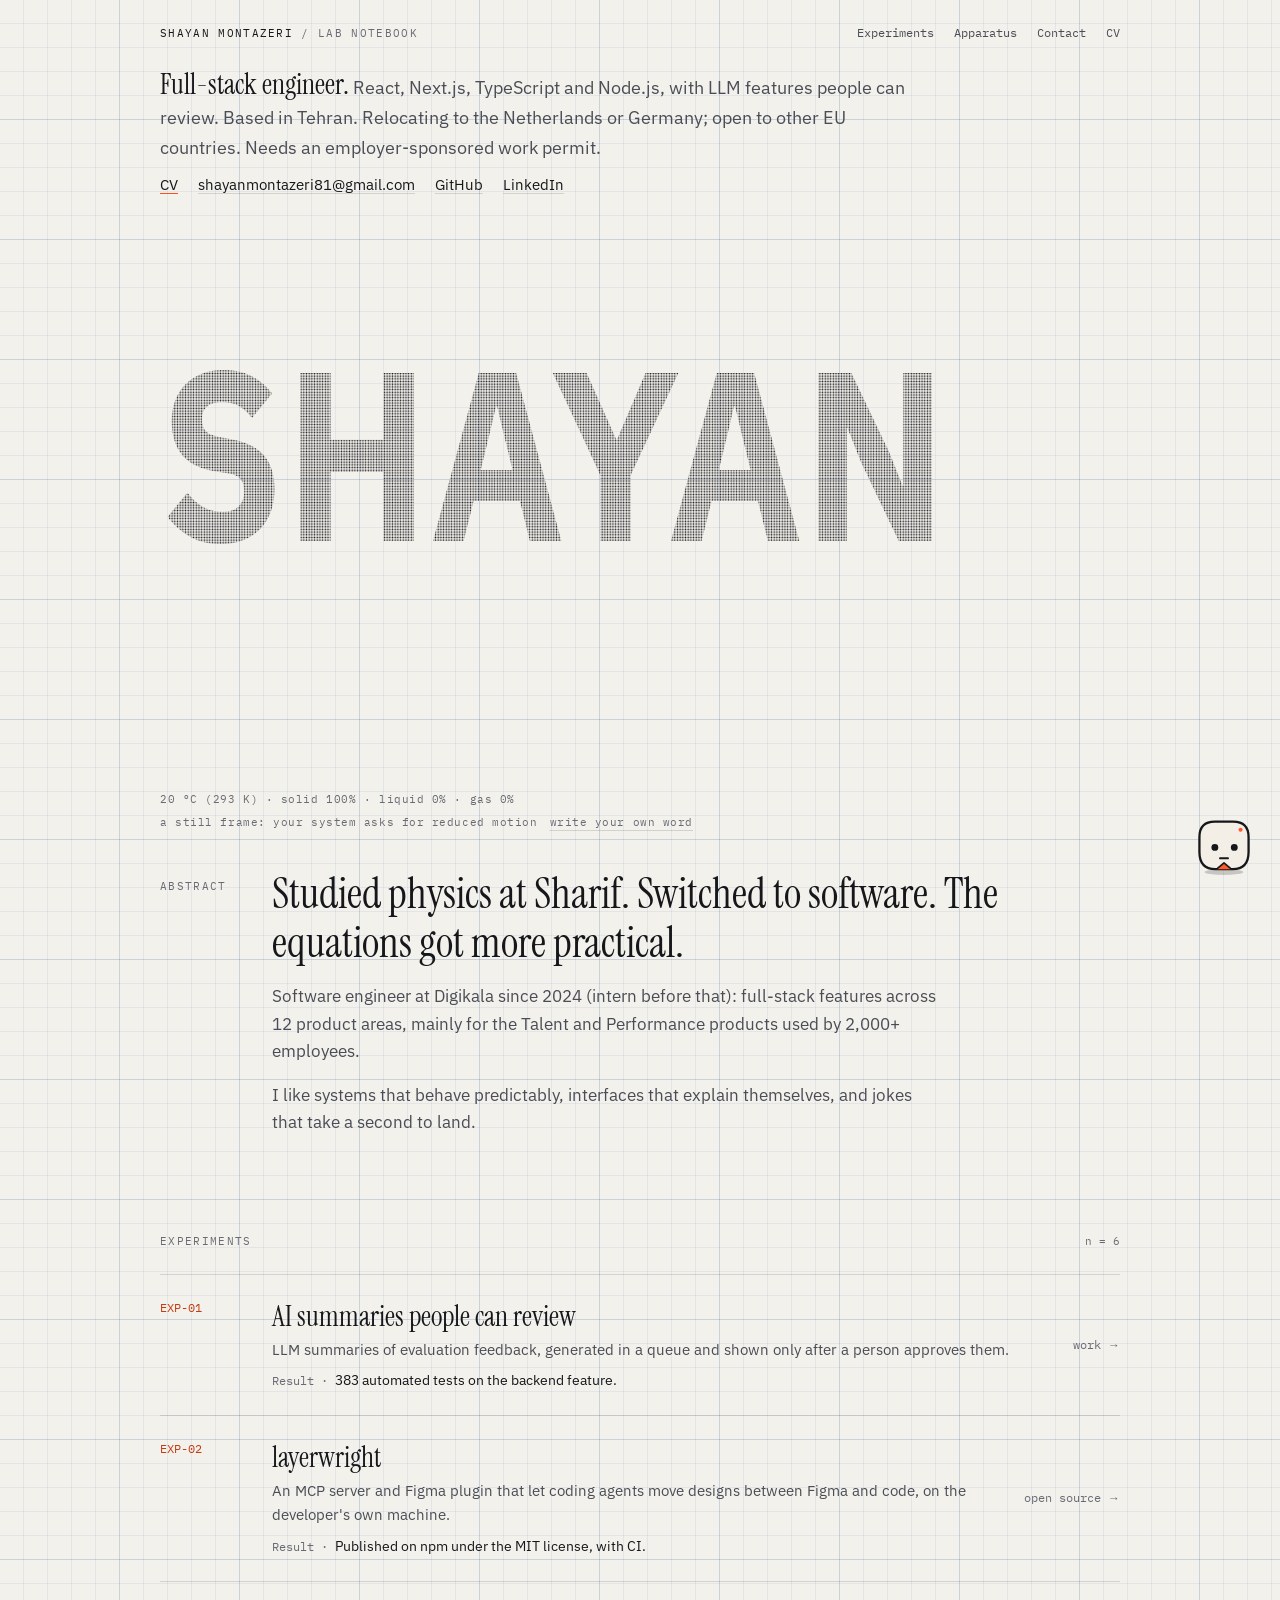
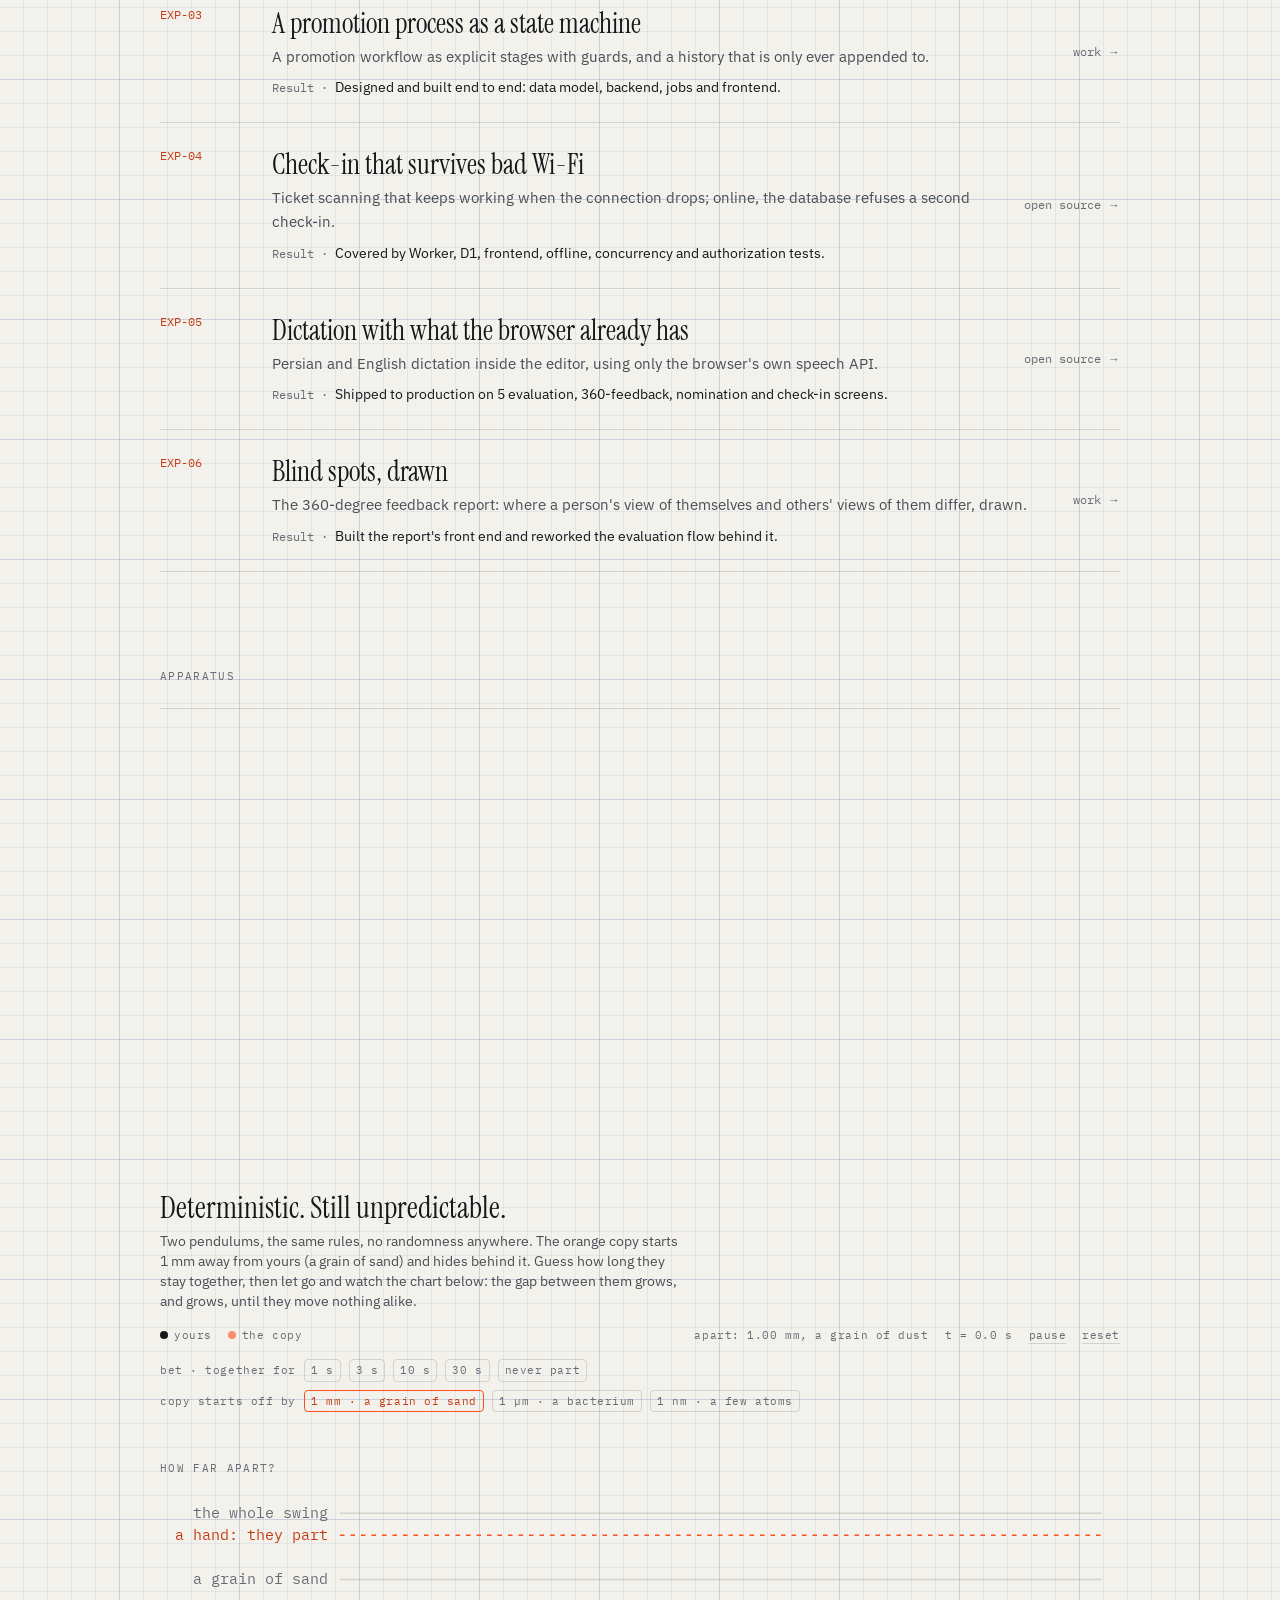
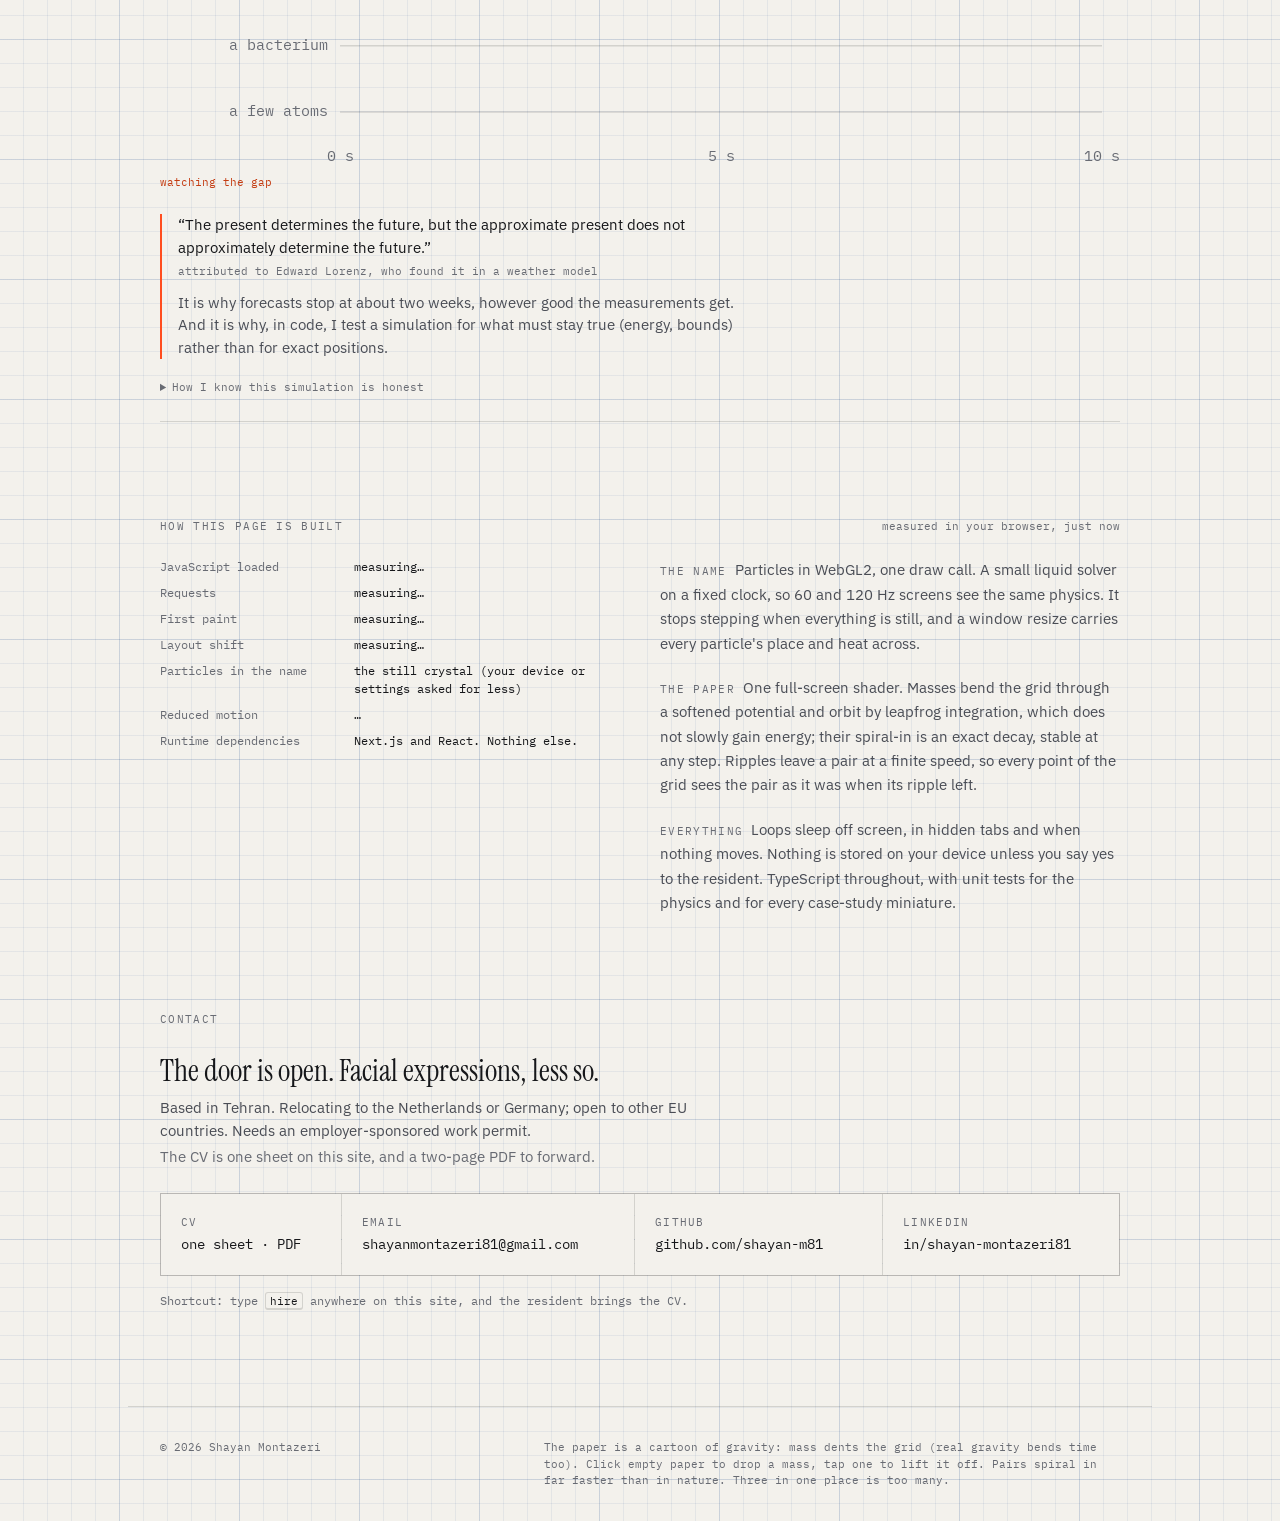
==== index.html @ 1373f086 "Site build 2026-11-19 (e3b2452)" ====
<!DOCTYPE html><html lang="en" class="sans_8cfd366e-module__dZOgLq__variable mono_6d2b035-module__jGFyya__variable display_9079dc59-module__O7WTVq__variable"><head><meta charSet="utf-8"/><meta name="viewport" content="width=device-width, initial-scale=1"/><link rel="preload" href="/_next/static/media/ibm_plex_mono_latin_400_normal.p.15bn-bt6r468-.woff2" as="font" crossorigin="" type="font/woff2"/><link rel="preload" href="/_next/static/media/ibm_plex_sans_latin_400_normal-s.p.0l-vv37ssd90w.woff2" as="font" crossorigin="" type="font/woff2"/><link rel="preload" href="/_next/static/media/ibm_plex_sans_latin_700_normal-s.p.0~z9rsupns3rv.woff2" as="font" crossorigin="" type="font/woff2"/><link rel="preload" href="/_next/static/media/instrument_serif_latin_400_normal-s.p.16egmc1t~e81l.woff2" as="font" crossorigin="" type="font/woff2"/><link rel="stylesheet" href="/_next/static/chunks/0ga34f0jvz0-~.css" data-precedence="next"/><link rel="preload" as="script" fetchPriority="low" href="/_next/static/chunks/07iwn3dl.fn-..js"/><script src="/_next/static/chunks/07uz2g0_38qia.js" async=""></script><script src="/_next/static/chunks/08dypk6wl8mhd.js" async=""></script><script src="/_next/static/chunks/07lhk_q6pmm3r.js" async=""></script><script src="/_next/static/chunks/turbopack-0zt7ewqba6dx..js" async=""></script><script src="/_next/static/chunks/0.sx2vbagutzt.js" async=""></script><script src="/_next/static/chunks/0d3shmwh5_nmn.js" async=""></script><script src="/_next/static/chunks/154k-qwar1xie.js" async=""></script><script src="/_next/static/chunks/0-njrj4f.cql~.js" async=""></script><meta name="next-size-adjust" content=""/><meta name="theme-color" content="#f3f1ec" media="(prefers-color-scheme: light)"/><meta name="theme-color" content="#0d0e10" media="(prefers-color-scheme: dark)"/><title>Shayan Montazeri — lab notebook</title><meta name="description" content="Software engineer who studied physics. I build full-stack product features with React, Next.js, TypeScript and Node.js, including LLM features that have to be dependable."/><link rel="author" href="/humans.txt"/><meta name="author" content="Shayan Montazeri"/><link rel="canonical" href="https://shayan-m81.github.io/"/><meta property="og:title" content="Shayan Montazeri — lab notebook"/><meta property="og:description" content="Software engineer who studied physics. I build full-stack product features with React, Next.js, TypeScript and Node.js, including LLM features that have to be dependable."/><meta property="og:url" content="https://shayan-m81.github.io/"/><meta property="og:image" content="https://shayan-m81.github.io/og.png"/><meta property="og:image:width" content="1200"/><meta property="og:image:height" content="630"/><meta property="og:image:alt" content="Shayan Montazeri: full-stack engineer. React, Next.js, TypeScript and Node.js, with LLM features people can review."/><meta property="og:type" content="website"/><meta name="twitter:card" content="summary_large_image"/><meta name="twitter:title" content="Shayan Montazeri — lab notebook"/><meta name="twitter:description" content="Software engineer who studied physics. I build full-stack product features with React, Next.js, TypeScript and Node.js, including LLM features that have to be dependable."/><meta name="twitter:image" content="https://shayan-m81.github.io/og.png"/><link rel="icon" href="/icon.svg?icon.17_fh_a4utl~5.svg" sizes="any" type="image/svg+xml"/><script src="/_next/static/chunks/03~yq9q893hmn.js" noModule=""></script></head><body><div hidden=""><!--$--><!--/$--></div><canvas aria-hidden="true" data-spacetime="true" class="pointer-events-none fixed inset-0 -z-10 h-lvh w-screen"></canvas><div aria-hidden="true" class="pointer-events-none fixed bottom-[84px] right-4 z-40 w-[136px] rounded-sm border border-rule bg-paper px-2 py-1.5 opacity-0 transition-opacity duration-500 has-[canvas[data-on=true]]:opacity-100 sm:bottom-[104px] sm:right-6"><span class="block font-mono text-[10px] tracking-wider text-ink-3">strain h(t)</span><canvas class="mt-1 block h-9 w-full"></canvas></div><a href="#main" class="skip-link">Skip to content</a><header class="mx-auto flex max-w-5xl flex-col gap-2 px-5 pt-6 sm:flex-row sm:items-center sm:justify-between sm:gap-6 sm:px-8"><a class="label !text-ink no-underline" href="/">Shayan Montazeri<!-- --> <span class="text-ink-3">/ lab notebook</span></a><nav class="flex gap-4 whitespace-nowrap font-mono text-[11px] text-ink-2 sm:gap-5 sm:text-[12px]"><a class="hover:text-ink" href="/#experiments">Experiments</a><a class="hover:text-ink" href="/#apparatus">Apparatus</a><a class="hover:text-ink" href="/#contact">Contact</a><a class="no-underline hover:text-ink" href="/cv/">CV</a><button type="button" class="text-signal-ink hover:text-ink">Tour</button></nav></header><div data-paper="true" class="overflow-x-clip"><main id="main" class="mx-auto max-w-5xl px-5 sm:px-8"><section aria-labelledby="who" class="pt-6"><h1 id="who" class="max-w-3xl text-[17px] leading-relaxed text-ink-2 sm:text-lg"><span class="sr-only">Shayan Montazeri<!-- -->, </span><span class="font-display text-2xl text-ink sm:text-[28px]">Full-stack engineer<!-- -->.</span> <!-- -->React, Next.js, TypeScript and Node.js, with LLM features people can review.<!-- --> <span class="text-ink-2">Based in Tehran. Relocating to the Netherlands or Germany; open to other EU countries. Needs an employer-sponsored work permit.</span></h1><p class="mt-3 flex flex-wrap gap-x-5 gap-y-1 text-[15px]"><a class="text-ink underline decoration-signal underline-offset-4" href="/cv/">CV</a><a href="mailto:shayanmontazeri81@gmail.com" class="text-ink underline decoration-rule underline-offset-4 hover:decoration-signal">shayanmontazeri81@gmail.com</a><a href="https://github.com/shayan-m81" target="_blank" rel="noopener noreferrer" class="text-ink underline decoration-rule underline-offset-4 hover:decoration-signal">GitHub</a><a href="https://www.linkedin.com/in/shayan-montazeri81" target="_blank" rel="noopener noreferrer" class="text-ink underline decoration-rule underline-offset-4 hover:decoration-signal">LinkedIn</a></p><div><div class="relative"><div role="img" data-tour="name" aria-label="The name SHAYAN, drawn as a crystal of particles" class="relative h-[clamp(260px,40vh,340px)] w-full touch-pan-y select-none sm:h-[58vh] sm:min-h-[300px]"><svg viewBox="0 0 1000 300" preserveAspectRatio="xMidYMid meet" aria-hidden="true" class="absolute inset-0 h-full w-full text-ink transition-opacity duration-300 opacity-100"><defs><pattern id="lattice" width="2.8" height="2.8" patternUnits="userSpaceOnUse"><circle cx="1.4" cy="1.4" r="0.868" fill="currentColor"></circle></pattern></defs><text x="0" y="237" textLength="820" lengthAdjust="spacingAndGlyphs" font-size="250" font-weight="700" fill="url(#lattice)" class="font-sans">SHAYAN</text></svg><canvas aria-hidden="true" class="pointer-events-none absolute -z-[1]" style="inset:-48px;width:calc(100% + 96px);height:calc(100% + 96px)"></canvas><canvas aria-hidden="true" class="hero-fx pointer-events-none absolute -z-[1]" style="inset:-96px;width:calc(100% + 192px);height:calc(100% + 192px)"></canvas></div></div><div aria-hidden="true" class="mt-3 font-mono text-[11px] invisible"><div role="toolbar" aria-label="Tools for the name" class="flex flex-nowrap items-center gap-2"><button type="button" aria-pressed="false" class="hero-tool"><svg viewBox="0 0 16 16" aria-hidden="true" class="h-3.5 w-3.5"><path d="M4 9V4.5a1 1 0 0 1 2 0V8m0-4.5V3a1 1 0 0 1 2 0v5m0-4a1 1 0 0 1 2 0v4.5m0-3a1 1 0 0 1 2 0V10a5 5 0 0 1-5 5H7.5A4 4 0 0 1 4 13L2.4 10a1 1 0 0 1 1.6-1.2L5 10" fill="none" stroke="currentColor" stroke-width="1.3" stroke-linecap="round" stroke-linejoin="round"></path></svg>hand</button><button type="button" aria-pressed="true" class="hero-tool hero-tool-on"><svg viewBox="0 0 16 16" aria-hidden="true" class="h-3.5 w-3.5"><path d="M8 1.5c.5 2.5 3.5 3.8 3.5 7.2A3.5 3.5 0 0 1 8 12.2a3.5 3.5 0 0 1-3.5-3.5C4.5 6.5 6 6 6 4c1 .8 1.3 1.8 1.2 2.7C8.3 5.6 8.3 3.5 8 1.5ZM8 12.2V15" fill="none" stroke="currentColor" stroke-width="1.3" stroke-linecap="round" stroke-linejoin="round"></path></svg>blowtorch</button><button type="button" aria-pressed="false" class="hero-tool"><svg viewBox="0 0 16 16" aria-hidden="true" class="h-3.5 w-3.5"><path d="M8 1v14M2 4.5l12 7M2 11.5l12-7M6 2.5 8 4l2-1.5M6 13.5 8 12l2 1.5" fill="none" stroke="currentColor" stroke-width="1.3" stroke-linecap="round" stroke-linejoin="round"></path></svg>freeze spray</button></div><p class="mt-1.5 truncate text-ink-3">about 1300 °C at the tip: melts, then boils<!-- --> · esc puts it down</p></div><div class="pointer-events-none mt-3 flex flex-col items-start gap-1.5 font-mono text-[11px] tracking-wider text-ink-3"><span>20 °C (293 K) · solid 100% · liquid 0% · gas 0%</span><span class="flex flex-wrap items-center gap-x-3"><span>pick a temperature, or a tool and press on the name</span><span class="pointer-events-auto flex gap-3"><button type="button" class="underline decoration-rule underline-offset-4 hover:text-ink">write your own word</button></span></span></div></div><div class="mt-10 grid gap-8 sm:grid-cols-[88px_1fr] sm:gap-6"><span class="label pt-2">Abstract</span><div class="space-y-4" data-tour="abstract"><p class="font-display text-3xl leading-[1.15] sm:text-[42px]">Studied physics at Sharif. Switched to software. The equations got more practical.</p><p class="max-w-2xl text-[17px] leading-relaxed text-ink-2">Software engineer at Digikala since 2024 (intern before that): full-stack features across 12 product areas, mainly for the Talent and Performance products used by 2,000+ employees.</p><p class="max-w-2xl text-[17px] leading-relaxed text-ink-2">I like systems that behave predictably, interfaces that explain themselves, and jokes that take a second to land.</p></div></div></section><section id="experiments" aria-labelledby="exp-title" class="mt-24 scroll-mt-8" data-tour="experiments"><div class="mb-6 flex items-baseline justify-between"><h2 id="exp-title" class="label">Experiments</h2><span class="font-mono text-[11px] text-ink-3">n = <!-- -->6</span></div><ol class="divide-y divide-rule border-y border-rule"><li><a class="group grid gap-2 py-6 no-underline sm:grid-cols-[88px_1fr_auto] sm:gap-6" href="/experiments/ai-summaries/"><span class="font-mono text-[12px] text-signal-ink">EXP-01</span><span><span class="block font-display text-2xl leading-tight text-ink transition-colors group-hover:text-signal-ink sm:text-[28px]">AI summaries people can review</span><span class="mt-1 block text-[15px] leading-relaxed text-ink-2">LLM summaries of evaluation feedback, generated in a queue and shown only after a person approves them.</span><span class="mt-2 block text-[14px] text-ink"><span class="font-mono text-[12px] text-ink-3">Result · </span>383 automated tests on the backend feature.</span></span><span class="hidden self-center font-mono text-[12px] text-ink-3 sm:block">work<!-- --> →</span></a></li><li><a class="group grid gap-2 py-6 no-underline sm:grid-cols-[88px_1fr_auto] sm:gap-6" href="/experiments/layerwright/"><span class="font-mono text-[12px] text-signal-ink">EXP-02</span><span><span class="block font-display text-2xl leading-tight text-ink transition-colors group-hover:text-signal-ink sm:text-[28px]">layerwright</span><span class="mt-1 block text-[15px] leading-relaxed text-ink-2">An MCP server and Figma plugin that let coding agents move designs between Figma and code, on the developer&#x27;s own machine.</span><span class="mt-2 block text-[14px] text-ink"><span class="font-mono text-[12px] text-ink-3">Result · </span>Published on npm under the MIT license, with CI.</span></span><span class="hidden self-center font-mono text-[12px] text-ink-3 sm:block">open source<!-- --> →</span></a></li><li><a class="group grid gap-2 py-6 no-underline sm:grid-cols-[88px_1fr_auto] sm:gap-6" href="/experiments/promotion-state-machine/"><span class="font-mono text-[12px] text-signal-ink">EXP-03</span><span><span class="block font-display text-2xl leading-tight text-ink transition-colors group-hover:text-signal-ink sm:text-[28px]">A promotion process as a state machine</span><span class="mt-1 block text-[15px] leading-relaxed text-ink-2">A promotion workflow as explicit stages with guards, and a history that is only ever appended to.</span><span class="mt-2 block text-[14px] text-ink"><span class="font-mono text-[12px] text-ink-3">Result · </span>Designed and built end to end: data model, backend, jobs and frontend.</span></span><span class="hidden self-center font-mono text-[12px] text-ink-3 sm:block">work<!-- --> →</span></a></li><li><a class="group grid gap-2 py-6 no-underline sm:grid-cols-[88px_1fr_auto] sm:gap-6" href="/experiments/offline-check-in/"><span class="font-mono text-[12px] text-signal-ink">EXP-04</span><span><span class="block font-display text-2xl leading-tight text-ink transition-colors group-hover:text-signal-ink sm:text-[28px]">Check-in that survives bad Wi-Fi</span><span class="mt-1 block text-[15px] leading-relaxed text-ink-2">Ticket scanning that keeps working when the connection drops; online, the database refuses a second check-in.</span><span class="mt-2 block text-[14px] text-ink"><span class="font-mono text-[12px] text-ink-3">Result · </span>Covered by Worker, D1, frontend, offline, concurrency and authorization tests.</span></span><span class="hidden self-center font-mono text-[12px] text-ink-3 sm:block">open source<!-- --> →</span></a></li><li><a class="group grid gap-2 py-6 no-underline sm:grid-cols-[88px_1fr_auto] sm:gap-6" href="/experiments/persian-dictation/"><span class="font-mono text-[12px] text-signal-ink">EXP-05</span><span><span class="block font-display text-2xl leading-tight text-ink transition-colors group-hover:text-signal-ink sm:text-[28px]">Dictation with what the browser already has</span><span class="mt-1 block text-[15px] leading-relaxed text-ink-2">Persian and English dictation inside the editor, using only the browser&#x27;s own speech API.</span><span class="mt-2 block text-[14px] text-ink"><span class="font-mono text-[12px] text-ink-3">Result · </span>Shipped to production on 5 evaluation, 360-feedback, nomination and check-in screens.</span></span><span class="hidden self-center font-mono text-[12px] text-ink-3 sm:block">open source<!-- --> →</span></a></li><li><a class="group grid gap-2 py-6 no-underline sm:grid-cols-[88px_1fr_auto] sm:gap-6" href="/experiments/360-report/"><span class="font-mono text-[12px] text-signal-ink">EXP-06</span><span><span class="block font-display text-2xl leading-tight text-ink transition-colors group-hover:text-signal-ink sm:text-[28px]">Blind spots, drawn</span><span class="mt-1 block text-[15px] leading-relaxed text-ink-2">The 360-degree feedback report: where a person&#x27;s view of themselves and others&#x27; views of them differ, drawn.</span><span class="mt-2 block text-[14px] text-ink"><span class="font-mono text-[12px] text-ink-3">Result · </span>Built the report&#x27;s front end and reworked the evaluation flow behind it.</span></span><span class="hidden self-center font-mono text-[12px] text-ink-3 sm:block">work<!-- --> →</span></a></li></ol></section><section id="apparatus" aria-labelledby="app-title" class="mt-24 scroll-mt-8" data-tour="apparatus"><h2 id="app-title" class="label mb-6">Apparatus</h2><div><figure class="relative border-y border-rule py-6"><div class="h-[380px] w-full sm:h-[440px]" aria-hidden="true"></div><figcaption class="mt-4"><p class="font-display text-2xl leading-tight sm:text-3xl">Deterministic. Still unpredictable.</p><p class="mt-1 max-w-prose text-sm text-ink-2">Two pendulums, the same equations. The orange copy starts 0.001 rad further round and hides behind yours until they part. Drag a bob to choose a start, bet how long they stay together, then release.</p></figcaption></figure></div></section><section id="built" aria-labelledby="built-title" class="mt-24 scroll-mt-8" data-tour="built"><div class="mb-6 flex flex-wrap items-baseline justify-between gap-2"><h2 id="built-title" class="label">How this page is built</h2><span class="font-mono text-[11px] text-ink-3">measured in your browser, just now</span></div><div class="grid gap-10 lg:grid-cols-[1fr_1fr]"><dl class="grid content-start gap-x-6 gap-y-2 font-mono text-[12px] sm:grid-cols-[170px_1fr]"><div class="contents"><dt class="text-ink-3">JavaScript loaded</dt><dd class="text-ink">measuring…</dd></div><div class="contents"><dt class="text-ink-3">Requests</dt><dd class="text-ink">measuring…</dd></div><div class="contents"><dt class="text-ink-3">First paint</dt><dd class="text-ink">measuring…</dd></div><div class="contents"><dt class="text-ink-3">Layout shift</dt><dd class="text-ink">measuring…</dd></div><div class="contents"><dt class="text-ink-3">Particles in the name</dt><dd class="text-ink">the still crystal (your device or settings asked for less)</dd></div><div class="contents"><dt class="text-ink-3">Reduced motion</dt><dd class="text-ink">…</dd></div><div class="contents"><dt class="text-ink-3">Runtime dependencies</dt><dd class="text-ink">Next.js and React. Nothing else.</dd></div></dl><div class="grid gap-5 text-[15px] leading-relaxed text-ink-2"><p><span class="label mr-2">The name</span>Particles in WebGL2, one draw call. A small liquid solver on a fixed clock, so 60 and 120 Hz screens see the same physics. It stops stepping when everything is still, and a window resize carries every particle&#x27;s place and heat across.</p><p><span class="label mr-2">The paper</span>One full-screen shader. Masses bend the grid through a softened potential and orbit by leapfrog integration, which does not slowly gain energy; their spiral-in is an exact decay, stable at any step. Ripples leave a pair at a finite speed, so every point of the grid sees the pair as it was when its ripple left.</p><p><span class="label mr-2">Everything</span>Loops sleep off screen, in hidden tabs and when nothing moves. Nothing is stored on your device unless you say yes to the resident. TypeScript throughout, with unit tests for the physics and for every case-study miniature.</p></div></div></section><section id="contact" aria-labelledby="contact-title" class="mt-24 scroll-mt-8" data-tour="contact"><h2 id="contact-title" class="label mb-6">Contact</h2><p class="max-w-xl font-display text-3xl leading-tight">The door is open. Facial expressions, less so.</p><p class="mt-2 max-w-xl text-[15px] text-ink-2">Based in Tehran. Relocating to the Netherlands or Germany; open to other EU countries. Needs an employer-sponsored work permit.</p><p class="mb-6 mt-1 max-w-xl text-[15px] text-ink-3">The CV is one sheet on this site, and a two-page PDF to forward.</p><ul class="grid gap-px overflow-hidden border border-rule bg-rule sm:grid-cols-2 lg:grid-cols-[0.8fr_1.3fr_1.1fr_1.05fr]"><li class="bg-paper"><a href="/cv/" class="block px-5 py-5 no-underline transition-colors hover:bg-paper-2"><span class="label block">CV</span><span class="mt-1 block font-mono text-[14px] text-ink [overflow-wrap:anywhere]">one sheet · PDF</span></a></li><li class="bg-paper"><a href="mailto:shayanmontazeri81@gmail.com" class="block px-5 py-5 no-underline transition-colors hover:bg-paper-2"><span class="label block">Email</span><span class="mt-1 block font-mono text-[14px] text-ink [overflow-wrap:anywhere]">shayanmontazeri81@gmail.com</span></a></li><li class="bg-paper"><a href="https://github.com/shayan-m81" target="_blank" rel="noopener noreferrer" class="block px-5 py-5 no-underline transition-colors hover:bg-paper-2"><span class="label block">GitHub</span><span class="mt-1 block font-mono text-[14px] text-ink [overflow-wrap:anywhere]">github.com/shayan-m81</span></a></li><li class="bg-paper"><a href="https://www.linkedin.com/in/shayan-montazeri81" target="_blank" rel="noopener noreferrer" class="block px-5 py-5 no-underline transition-colors hover:bg-paper-2"><span class="label block">LinkedIn</span><span class="mt-1 block font-mono text-[14px] text-ink [overflow-wrap:anywhere]">in/shayan-montazeri81</span></a></li></ul><p class="keyboard-only mt-4 font-mono text-[12px] text-ink-3">Shortcut: type <kbd>hire</kbd> anywhere on this site, and the resident brings the CV.</p></section><!--$--><!--/$--></main></div><footer class="mx-auto mt-24 flex max-w-5xl flex-wrap justify-between gap-2 border-t border-rule px-5 py-8 font-mono text-[11px] text-ink-3 sm:px-8"><span>© <!-- -->2026<!-- --> <!-- -->Shayan Montazeri</span><span class="max-w-xl">The paper is a cartoon of gravity: mass dents the grid (real gravity bends time too). Click empty paper to drop a mass, tap one to lift it off. Pairs spiral in far faster than in nature. Three in one place is too many.</span></footer><div class="resident-dock fixed bottom-4 right-4 z-40 flex items-end gap-2 sm:bottom-6 sm:right-6"><div aria-live="polite" class="pointer-events-none max-w-[288px]"></div><div class="relative"><span role="tooltip" id="resident-tip" class="resident-bubble resident-tip absolute bottom-full right-0 mb-2 w-[248px]"><span class="mb-1.5 block min-h-[1.375em] text-[14px] leading-snug text-ink"></span><svg viewBox="0 0 100 60" aria-hidden="true" class="mb-1 h-9 w-full text-ink"><path d="M 15.36 34.00 A 40 40 0 0 1 84.64 34.00" fill="none" stroke="var(--rule)" stroke-width="1.5"></path><path d="M 33.73 17.46 A 40 40 0 0 1 43.33 14.56" fill="none" stroke="var(--ink-3)" stroke-width="4"></path><path d="M 76.77 24.27 A 40 40 0 0 1 84.64 34.00" fill="none" stroke="var(--signal)" stroke-width="4"></path><path d="M 13.63 33.00 L 10.16 31.00" stroke="var(--ink-3)" stroke-width="1"></path><path d="M 29.00 17.63 L 27.00 14.16" stroke="var(--ink-3)" stroke-width="1"></path><path d="M 50.00 12.00 L 50.00 8.00" stroke="var(--ink-3)" stroke-width="1"></path><path d="M 71.00 17.63 L 73.00 14.16" stroke="var(--ink-3)" stroke-width="1"></path><path d="M 86.37 33.00 L 89.84 31.00" stroke="var(--ink-3)" stroke-width="1"></path><line x1="50" y1="54" x2="50" y2="18" stroke="currentColor" stroke-width="1.5" stroke-linecap="round" transform="rotate(-16.800000000000004 50 54)"></line><circle cx="50" cy="54" r="2.5" fill="currentColor"></circle></svg><span class="block font-mono text-[11px] text-ink-2">Excitement level: within normal range. Found 0 of 13.</span></span><button type="button" popoverTarget="lab-menu" aria-label="The resident: open the lab menu" aria-describedby="resident-tip" class="resident-button block rounded-2xl transition duration-200 hover:-translate-y-0.5 "><span class="block "><svg viewBox="0 0 56 56" aria-hidden="true" class="resident-breathe h-14 w-14 sm:h-16 sm:w-16"><ellipse cx="28" cy="52.5" rx="17" ry="2.6" fill="#000" opacity="0.18"/><path d="M20 8.5 H36 C45 8.5 49.5 13 49.5 22 V35 C49.5 45 45 50 35.5 50 H20.5 C11 50 6.5 45 6.5 35 V22 C6.5 13 11 8.5 20 8.5 Z" fill="#f4efe6" stroke="#16171a" stroke-width="2"/><path d="M21.5 50 L28 44.5 L34.5 50" fill="#ff5a2a" stroke="#16171a" stroke-width="1.4" stroke-linejoin="round"/><circle cx="42.5" cy="15.5" r="1.8" fill="#ff5a2a"/><ellipse cx="20" cy="31" rx="3" ry="3" fill="#16171a"/><ellipse cx="37" cy="31" rx="3" ry="3" fill="#16171a"/><path d="M24.5 40.5 L31.5 40.5" stroke="#16171a" stroke-width="1.7" stroke-linecap="round" fill="none"/></svg></span></button><div id="lab-menu" popover="auto" role="dialog" aria-labelledby="lab-menu-title" class="lab-menu"><div class="lab-menu-scroll"><div class="flex items-start gap-3 p-3"><button type="button" aria-label="Poke the resident" class="resident-button shrink-0 rounded-xl"><span class="block "><svg viewBox="0 0 56 56" aria-hidden="true" class="h-14 w-14"><ellipse cx="28" cy="52.5" rx="17" ry="2.6" fill="#000" opacity="0.18"/><path d="M20 8.5 H36 C45 8.5 49.5 13 49.5 22 V35 C49.5 45 45 50 35.5 50 H20.5 C11 50 6.5 45 6.5 35 V22 C6.5 13 11 8.5 20 8.5 Z" fill="#f4efe6" stroke="#16171a" stroke-width="2"/><path d="M21.5 50 L28 44.5 L34.5 50" fill="#ff5a2a" stroke="#16171a" stroke-width="1.4" stroke-linejoin="round"/><circle cx="42.5" cy="15.5" r="1.8" fill="#ff5a2a"/><ellipse cx="20" cy="31" rx="3" ry="3" fill="#16171a"/><ellipse cx="37" cy="31" rx="3" ry="3" fill="#16171a"/><path d="M24.5 40.5 L31.5 40.5" stroke="#16171a" stroke-width="1.7" stroke-linecap="round" fill="none"/></svg></span></button><div class="min-w-0 flex-1"><p id="lab-menu-title" class="label">The resident · lab assistant</p><p class="mt-1 text-[14px] leading-snug text-ink"></p><p class="mt-1 font-mono text-[11px] text-ink-2">Excitement level: within normal range. Found 0 of 13.</p></div></div><div class="border-t border-rule px-2 pb-2 pt-2.5"><p class="label px-2 pb-1.5">Try something</p><div class="grid gap-0.5"><button type="button" class="lab-play"><span class="lab-play-icon"><svg viewBox="0 0 20 20" width="20" height="20" aria-hidden="true" fill="none" stroke="currentColor" stroke-width="1.5" stroke-linecap="round" stroke-linejoin="round"><ellipse cx="10" cy="11" rx="8" ry="2.6"></ellipse><path d="M4.6 9.4a5.6 5.4 0 0 1 10.8 0"></path><circle cx="10" cy="11" r="3.4" fill="currentColor" stroke="none"></circle></svg></span><span class="min-w-0"><span class="lab-play-title">Make a black hole</span><span class="lab-play-note">The page falls in. He copes.</span></span><span aria-hidden="true" class="lab-play-go">→</span></button></div></div><div class="grid grid-cols-3 gap-1.5 border-t border-rule p-2.5 font-mono text-[11px]"><button type="button" class="lab-tool"><svg viewBox="0 0 20 20" width="18" height="18" aria-hidden="true" fill="none" stroke="currentColor" stroke-width="1.5" stroke-linecap="round" stroke-linejoin="round"><path d="M5.5 2.5h6.5l3 3v12h-9.5z"></path><path d="M8 8.5h5M8 11.5h5M8 14.5h3"></path></svg><span>visit report</span></button><button type="button" class="lab-tool"><svg viewBox="0 0 20 20" width="18" height="18" aria-hidden="true" fill="none" stroke="currentColor" stroke-width="1.5" stroke-linecap="round" stroke-linejoin="round"><path d="M15.6 12.2a6 6 0 1 1-1.4-6.4"></path><path d="M15 2.8v3.6h-3.6"></path></svg><span>reset lab</span></button><button type="button" class="lab-tool" aria-pressed="true"><svg viewBox="0 0 20 20" width="18" height="18" aria-hidden="true" fill="none" stroke="currentColor" stroke-width="1.5" stroke-linecap="round" stroke-linejoin="round"><path d="M3.5 4.5h13v9h-7l-3.5 3v-3h-2.5z"></path></svg><span>hints on</span></button></div><p class="keyboard-only border-t border-rule px-3 py-2 font-mono text-[11px] text-ink-2">Type <kbd>hire</kbd>, <kbd>cv</kbd> or <kbd>email</kbd> anywhere: I fetch the paperwork.</p><details class="border-t border-rule"><summary class="cursor-pointer px-3 py-2.5 font-mono text-[11px] text-ink-2 hover:text-ink">lab log · <!-- -->0<!-- --> <!-- -->entries<!-- --> · <!-- -->found 0 of 13.</summary><ol role="log" aria-label="Lab log" class="space-y-1.5 px-3 pb-3 font-mono text-[11px] leading-relaxed"></ol><div class="space-y-2 border-t border-rule p-3 font-mono text-[10px] leading-relaxed text-ink-3"><p>Found 0 of 13.<!-- --> <!-- -->The rest: no spoilers. The tour knows where they are.</p><p>May I remember you next time? Only in this browser; nothing is sent anywhere.<!-- --> <button type="button" class="underline decoration-rule underline-offset-4 hover:text-ink">yes</button> <button type="button" class="underline decoration-rule underline-offset-4 hover:text-ink">no</button></p></div></details></div></div></div></div><script src="/_next/static/chunks/07iwn3dl.fn-..js" id="_R_" async=""></script><script>(self.__next_f=self.__next_f||[]).push([0])</script><script>self.__next_f.push([1,"1:\"$Sreact.fragment\"\n2:I[92927,[\"/_next/static/chunks/0.sx2vbagutzt.js\",\"/_next/static/chunks/0d3shmwh5_nmn.js\",\"/_next/static/chunks/154k-qwar1xie.js\"],\"Spacetime\"]\n3:I[22016,[\"/_next/static/chunks/0.sx2vbagutzt.js\",\"/_next/static/chunks/0d3shmwh5_nmn.js\",\"/_next/static/chunks/154k-qwar1xie.js\",\"/_next/static/chunks/0-njrj4f.cql~.js\"],\"\"]\n4:I[73438,[\"/_next/static/chunks/0.sx2vbagutzt.js\",\"/_next/static/chunks/0d3shmwh5_nmn.js\",\"/_next/static/chunks/154k-qwar1xie.js\"],\"Greeting\"]\n5:I[65828,[\"/_next/static/chunks/0.sx2vbagutzt.js\",\"/_next/static/chunks/0d3shmwh5_nmn.js\",\"/_next/static/chunks/154k-qwar1xie.js\"],\"SectionLink\"]\n6:I[18992,[\"/_next/static/chunks/0.sx2vbagutzt.js\",\"/_next/static/chunks/0d3shmwh5_nmn.js\",\"/_next/static/chunks/154k-qwar1xie.js\"],\"TourButton\"]\n7:I[39756,[\"/_next/static/chunks/0.sx2vbagutzt.js\",\"/_next/static/chunks/0d3shmwh5_nmn.js\",\"/_next/static/chunks/154k-qwar1xie.js\"],\"default\"]\n8:I[37457,[\"/_next/static/chunks/0.sx2vbagutzt.js\",\"/_next/static/chunks/0d3shmwh5_nmn.js\",\"/_next/static/chunks/154k-qwar1xie.js\"],\"default\"]\n9:I[56280,[\"/_next/static/chunks/0.sx2vbagutzt.js\",\"/_next/static/chunks/0d3shmwh5_nmn.js\",\"/_next/static/chunks/154k-qwar1xie.js\"],\"Resident\"]\n14:I[68027,[\"/_next/static/chunks/0.sx2vbagutzt.js\",\"/_next/static/chunks/0d3shmwh5_nmn.js\",\"/_next/static/chunks/154k-qwar1xie.js\"],\"default\",1]\n:HL[\"/_next/static/chunks/0ga34f0jvz0-~.css\",\"style\"]\n:HL[\"/_next/static/media/ibm_plex_mono_latin_400_normal.p.15bn-bt6r468-.woff2\",\"font\",{\"crossOrigin\":\"\",\"type\":\"font/woff2\"}]\n:HL[\"/_next/static/media/ibm_plex_sans_latin_400_normal-s.p.0l-vv37ssd90w.woff2\",\"font\",{\"crossOrigin\":\"\",\"type\":\"font/woff2\"}]\n:HL[\"/_next/static/media/ibm_plex_sans_latin_700_normal-s.p.0~z9rsupns3rv.woff2\",\"font\",{\"crossOrigin\":\"\",\"type\":\"font/woff2\"}]\n:HL[\"/_next/static/media/instrument_serif_latin_400_normal-s.p.16egmc1t~e81l.woff2\",\"font\",{\"crossOrigin\":\"\",\"type\":\"font/woff2\"}]\n"])</script><script>self.__next_f.push([1,"0:{\"P\":null,\"c\":[\"\",\"\"],\"q\":\"\",\"i\":false,\"f\":[[[\"\",{\"children\":[\"__PAGE__\",{}]},\"$undefined\",\"$undefined\",16],[[\"$\",\"$1\",\"c\",{\"children\":[[[\"$\",\"link\",\"0\",{\"rel\":\"stylesheet\",\"href\":\"/_next/static/chunks/0ga34f0jvz0-~.css\",\"precedence\":\"next\",\"crossOrigin\":\"$undefined\",\"nonce\":\"$undefined\"}],[\"$\",\"script\",\"script-0\",{\"src\":\"/_next/static/chunks/0.sx2vbagutzt.js\",\"async\":true,\"nonce\":\"$undefined\"}],[\"$\",\"script\",\"script-1\",{\"src\":\"/_next/static/chunks/0d3shmwh5_nmn.js\",\"async\":true,\"nonce\":\"$undefined\"}],[\"$\",\"script\",\"script-2\",{\"src\":\"/_next/static/chunks/154k-qwar1xie.js\",\"async\":true,\"nonce\":\"$undefined\"}]],[\"$\",\"html\",null,{\"lang\":\"en\",\"className\":\"sans_8cfd366e-module__dZOgLq__variable mono_6d2b035-module__jGFyya__variable display_9079dc59-module__O7WTVq__variable\",\"children\":[\"$\",\"body\",null,{\"children\":[[\"$\",\"$L2\",null,{}],[\"$\",\"a\",null,{\"href\":\"#main\",\"className\":\"skip-link\",\"children\":\"Skip to content\"}],[\"$\",\"header\",null,{\"className\":\"mx-auto flex max-w-5xl flex-col gap-2 px-5 pt-6 sm:flex-row sm:items-center sm:justify-between sm:gap-6 sm:px-8\",\"children\":[[\"$\",\"$L3\",null,{\"href\":\"/\",\"className\":\"label !text-ink no-underline\",\"children\":[\"Shayan Montazeri\",\" \",[\"$\",\"span\",null,{\"className\":\"text-ink-3\",\"children\":\"/ lab notebook\"}],[\"$\",\"$L4\",null,{}]]}],[\"$\",\"nav\",null,{\"className\":\"flex gap-4 whitespace-nowrap font-mono text-[11px] text-ink-2 sm:gap-5 sm:text-[12px]\",\"children\":[[\"$\",\"$L5\",null,{\"id\":\"experiments\",\"className\":\"hover:text-ink\",\"children\":\"Experiments\"}],[\"$\",\"$L5\",null,{\"id\":\"apparatus\",\"className\":\"hover:text-ink\",\"children\":\"Apparatus\"}],[\"$\",\"$L5\",null,{\"id\":\"contact\",\"className\":\"hover:text-ink\",\"children\":\"Contact\"}],[\"$\",\"$L3\",null,{\"href\":\"/cv\",\"className\":\"no-underline hover:text-ink\",\"children\":\"CV\"}],[\"$\",\"$L6\",null,{\"className\":\"text-signal-ink hover:text-ink\"}]]}]]}],[\"$\",\"div\",null,{\"data-paper\":true,\"className\":\"overflow-x-clip\",\"children\":[\"$\",\"main\",null,{\"id\":\"main\",\"className\":\"mx-auto max-w-5xl px-5 sm:px-8\",\"children\":[\"$\",\"$L7\",null,{\"parallelRouterKey\":\"children\",\"error\":\"$undefined\",\"errorStyles\":\"$undefined\",\"errorScripts\":\"$undefined\",\"template\":[\"$\",\"$L8\",null,{}],\"templateStyles\":\"$undefined\",\"templateScripts\":\"$undefined\",\"notFound\":[[\"$\",\"section\",null,{\"className\":\"py-32\",\"children\":[[\"$\",\"p\",null,{\"className\":\"font-mono text-[12px] text-signal-ink\",\"children\":\"EXP-404\"}],[\"$\",\"h1\",null,{\"className\":\"mt-3 font-display text-5xl leading-tight\",\"children\":\"This experiment failed successfully.\"}],[\"$\",\"p\",null,{\"className\":\"mt-4 text-ink-2\",\"children\":\"The page you measured does not exist. The error bars were large.\"}],[\"$\",\"$L3\",null,{\"href\":\"/\",\"className\":\"mt-8 inline-block font-mono text-[13px] text-ink\",\"children\":\"← back to the notebook\"}]]}],[]],\"forbidden\":\"$undefined\",\"unauthorized\":\"$undefined\"}]}]}],[\"$\",\"footer\",null,{\"className\":\"mx-auto mt-24 flex max-w-5xl flex-wrap justify-between gap-2 border-t border-rule px-5 py-8 font-mono text-[11px] text-ink-3 sm:px-8\",\"children\":[[\"$\",\"span\",null,{\"children\":[\"© \",2026,\" \",\"Shayan Montazeri\"]}],[\"$\",\"span\",null,{\"className\":\"max-w-xl\",\"children\":\"The paper is a cartoon of gravity: mass dents the grid (real gravity bends time too). Click empty paper to drop a mass, tap one to lift it off. Pairs spiral in far faster than in nature. Three in one place is too many.\"}]]}],[\"$\",\"$L9\",null,{}]]}]}]]}],{\"children\":[[\"$\",\"$1\",\"c\",{\"children\":[[[\"$\",\"section\",null,{\"aria-labelledby\":\"who\",\"className\":\"pt-6\",\"children\":[[\"$\",\"h1\",null,{\"id\":\"who\",\"className\":\"max-w-3xl text-[17px] leading-relaxed text-ink-2 sm:text-lg\",\"children\":[[\"$\",\"span\",null,{\"className\":\"sr-only\",\"children\":[\"Shayan Montazeri\",\", \"]}],[\"$\",\"span\",null,{\"className\":\"font-display text-2xl text-ink sm:text-[28px]\",\"children\":[\"Full-stack engineer\",\".\"]}],\" \",\"React, Next.js, TypeScript and Node.js, with LLM features people can review.\",\" \",[\"$\",\"span\",null,{\"className\":\"text-ink-2\",\"children\":\"Based in Tehran. Relocating to the Netherlands or Germany; open to other EU countries. Needs an employer-sponsored work permit.\"}]]}],[\"$\",\"p\",null,{\"className\":\"mt-3 flex flex-wrap gap-x-5 gap-y-1 text-[15px]\",\"children\":[[\"$\",\"$L3\",null,{\"href\":\"/cv\",\"className\":\"text-ink underline decoration-signal underline-offset-4\",\"children\":\"CV\"}],[\"$\",\"a\",null,{\"href\":\"mailto:shayanmontazeri81@gmail.com\",\"className\":\"text-ink underline decoration-rule underline-offset-4 hover:decoration-signal\",\"children\":\"shayanmontazeri81@gmail.com\"}],[\"$\",\"a\",null,{\"href\":\"https://github.com/shayan-m81\",\"target\":\"_blank\",\"rel\":\"noopener noreferrer\",\"className\":\"text-ink underline decoration-rule underline-offset-4 hover:decoration-signal\",\"children\":\"GitHub\"}],\"$La\"]}],\"$Lb\",\"$Lc\"]}],\"$Ld\",\"$Le\",\"$Lf\",\"$L10\"],[\"$L11\"],\"$L12\"]}],{},null,false,null]},null,false,null],\"$L13\",false]],\"m\":\"$undefined\",\"G\":[\"$14\",[\"$L15\"]],\"S\":true,\"h\":null,\"s\":\"$undefined\",\"l\":\"$undefined\",\"p\":\"$undefined\",\"d\":\"$undefined\",\"b\":\"w_q_quJ96mVGJfw8316ST\"}\n"])</script><script>self.__next_f.push([1,"16:I[22293,[\"/_next/static/chunks/0.sx2vbagutzt.js\",\"/_next/static/chunks/0d3shmwh5_nmn.js\",\"/_next/static/chunks/154k-qwar1xie.js\",\"/_next/static/chunks/0-njrj4f.cql~.js\"],\"MatterHero\"]\n17:I[25490,[\"/_next/static/chunks/0.sx2vbagutzt.js\",\"/_next/static/chunks/0d3shmwh5_nmn.js\",\"/_next/static/chunks/154k-qwar1xie.js\",\"/_next/static/chunks/0-njrj4f.cql~.js\"],\"ExperimentList\"]\n18:I[50109,[\"/_next/static/chunks/0.sx2vbagutzt.js\",\"/_next/static/chunks/0d3shmwh5_nmn.js\",\"/_next/static/chunks/154k-qwar1xie.js\",\"/_next/static/chunks/0-njrj4f.cql~.js\"],\"LazyPendulum\"]\n19:I[25773,[\"/_next/static/chunks/0.sx2vbagutzt.js\",\"/_next/static/chunks/0d3shmwh5_nmn.js\",\"/_next/static/chunks/154k-qwar1xie.js\",\"/_next/static/chunks/0-njrj4f.cql~.js\"],\"SpecSheet\"]\n1a:I[47015,[\"/_next/static/chunks/0.sx2vbagutzt.js\",\"/_next/static/chunks/0d3shmwh5_nmn.js\",\"/_next/static/chunks/154k-qwar1xie.js\",\"/_next/static/chunks/0-njrj4f.cql~.js\"],\"ContactLinks\"]\n1b:I[97367,[\"/_next/static/chunks/0.sx2vbagutzt.js\",\"/_next/static/chunks/0d3shmwh5_nmn.js\",\"/_next/static/chunks/154k-qwar1xie.js\"],\"OutletBoundary\"]\n1c:\"$Sreact.suspense\"\n1e:I[97367,[\"/_next/static/chunks/0.sx2vbagutzt.js\",\"/_next/static/chunks/0d3shmwh5_nmn.js\",\"/_next/static/chunks/154k-qwar1xie.js\"],\"ViewportBoundary\"]\n20:I[97367,[\"/_next/static/chunks/0.sx2vbagutzt.js\",\"/_next/static/chunks/0d3shmwh5_nmn.js\",\"/_next/static/chunks/154k-qwar1xie.js\"],\"MetadataBoundary\"]\na:[\"$\",\"a\",null,{\"href\":\"https://www.linkedin.com/in/shayan-montazeri81\",\"target\":\"_blank\",\"rel\":\"noopener noreferrer\",\"className\":\"text-ink underline decoration-rule underline-offset-4 hover:decoration-signal\",\"children\":\"LinkedIn\"}]\nb:[\"$\",\"$L16\",null,{\"word\":\"SHAYAN\"}]\nc:[\"$\",\"div\",null,{\"className\":\"mt-10 grid gap-8 sm:grid-cols-[88px_1fr] sm:gap-6\",\"children\":[[\"$\",\"span\",null,{\"className\":\"label pt-2\",\"children\":\"Abstract\"}],[\"$\",\"div\",null,{\"className\":\"space-y-4\",\"data-tour\":\"abstract\",\"children\":[[\"$\",\"p\",\"Studied physics at Sharif. Switched to software. The equations got more practical.\",{\"className\":\"font-display text-3xl leading-[1.15] sm:text-[42px]\",\"children\":\"Studied physics at Sharif. Switched to software. The equations got more practical.\"}],[\"$\",\"p\",\"Software engineer at Digikala since 2024 (intern before that): full-stack features across 12 product areas, mainly for the Talent and Performance products used by 2,000+ employees.\",{\"className\":\"max-w-2xl text-[17px] leading-relaxed text-ink-2\",\"children\":\"Software engineer at Digikala since 2024 (intern before that): full-stack features across 12 product areas, mainly for the Talent and Performance products used by 2,000+ employees.\"}],[\"$\",\"p\",\"I like systems that behave predictably, interfaces that explain themselves, and jokes that take a second to land.\",{\"className\":\"max-w-2xl text-[17px] leading-relaxed text-ink-2\",\"children\":\"I like systems that behave predictably, interfaces that explain themselves, and jokes that take a second to land.\"}]]}]]}]\n"])</script><script>self.__next_f.push([1,"d:[\"$\",\"section\",null,{\"id\":\"experiments\",\"aria-labelledby\":\"exp-title\",\"className\":\"mt-24 scroll-mt-8\",\"data-tour\":\"experiments\",\"children\":[[\"$\",\"div\",null,{\"className\":\"mb-6 flex items-baseline justify-between\",\"children\":[[\"$\",\"h2\",null,{\"id\":\"exp-title\",\"className\":\"label\",\"children\":\"Experiments\"}],[\"$\",\"span\",null,{\"className\":\"font-mono text-[11px] text-ink-3\",\"children\":[\"n = \",6]}]]}],[\"$\",\"$L17\",null,{\"items\":[{\"slug\":\"ai-summaries\",\"summary\":\"LLM summaries of evaluation feedback, generated in a queue and shown only after a person approves them.\",\"part\":\"Sole author of the backend (8 endpoints, 3 data models); also built its admin generation and approval screens.\",\"decision\":{\"decided\":\"Generate summaries through the existing job queue, and publish one only after a person approves it.\",\"cost\":\"Summaries are not instant, and someone has to review each one before anyone else sees it.\"},\"code\":\"EXP-01\",\"title\":\"AI summaries people can review\",\"question\":\"Can an LLM summarise many pieces of evaluation feedback in a way people can trust and control?\",\"context\":\"Evaluations collect many free-text feedback items. Reading all of them is slow; an unreviewed AI summary is risky.\",\"setup\":[\"Feedback summaries generated asynchronously through a job queue, so the user interface never waits on a model.\",\"A publish/unpublish lifecycle and versioned history, so a person decides what is shown.\",\"Bulk generation with quota and overlap guards.\"],\"method\":[\"Wrote the backend as its sole author and built the admin generation and approval frontend.\",\"Evaluated LLM providers on output quality, cost, availability and API reliability for Persian-language use.\"],\"result\":[\"383 automated tests on the backend feature.\",\"A first version shipped to production; the lifecycle refactor is merged.\"],\"sideEffects\":\"Developed strong opinions about versioned history.\",\"stack\":[\"Fastify\",\"MongoDB\",\"BullMQ\",\"LLM APIs\",\"React\",\"TypeScript\"],\"related\":\"A separate feature: an in-editor assistant that suggests SBI-format (situation, behaviour, impact) feedback with next actions.\",\"kind\":\"work\"},{\"slug\":\"layerwright\",\"summary\":\"An MCP server and Figma plugin that let coding agents move designs between Figma and code, on the developer's own machine.\",\"part\":\"Author of 93 of its 101 commits; built in 15 days, from first commit to v1.4.1 across 14 releases.\",\"decision\":{\"decided\":\"Keep layerwright on the developer's machine: the plugin talks only to localhost, with no API keys and no cloud account.\",\"cost\":\"No shared cloud workspace: each developer runs it on their own machine.\"},\"code\":\"EXP-02\",\"title\":\"layerwright\",\"question\":\"Can coding agents move a design between Figma and code without a cloud service in between?\",\"context\":\"An open-source side project for Claude Code, Codex and Cursor.\",\"setup\":[\"An MCP server and a Figma plugin in TypeScript. layerwright runs locally; the plugin only talks to localhost.\"],\"method\":[\"Imports HTML and Claude Design exports into Figma as editable frames with Auto Layout.\",\"Builds screens from a team's own Design System and implements Figma frames with existing React components.\"],\"result\":[\"Published on npm under the MIT license, with CI.\",\"My whole team now does its design-to-code work with it.\"],\"sideEffects\":\"Figma files are now slightly less afraid of developers.\",\"stack\":[\"TypeScript\",\"MCP\",\"Figma plugin API\",\"Node.js\"],\"links\":[{\"label\":\"GitHub\",\"href\":\"https://github.com/shayan-m81/layerwright\"},{\"label\":\"npm\",\"href\":\"https://www.npmjs.com/package/layerwright\"}],\"kind\":\"open-source\"},{\"slug\":\"promotion-state-machine\",\"summary\":\"A promotion workflow as explicit stages with guards, and a history that is only ever appended to.\",\"part\":\"Designed and built it end to end; planned and broke down most of the work myself.\",\"decision\":{\"decided\":\"Model the process as a stage engine with table-driven tests, and never rewrite a case's history.\",\"cost\":\"Every new rule needs new rows in the test tables; a correction is a new entry, not an edit.\"},\"code\":\"EXP-03\",\"title\":\"A promotion process as a state machine\",\"question\":\"Can a promotion process with employees, managers and a committee stay correct as cases move through it?\",\"context\":\"Promotion requests pass through several people and stages and must keep a trustworthy history.\",\"setup\":[\"Data models and a stage engine covered by table-driven tests.\",\"An append-only case history, so past decisions are never rewritten.\"],\"method\":[\"Employee requests, manager decisions with written justification, committee review and a guarded publish of the final result.\",\"A daily sync job and an integration with the HR/ERP career ladder.\",\"Planned and broke down most of the work myself.\"],\"result\":[\"Designed and built end to end: data model, backend, jobs and frontend.\"],\"sideEffects\":\"Sees state machines everywhere now, including the coffee machine.\",\"stack\":[\"Node.js\",\"Fastify\",\"MongoDB\",\"TypeScript\",\"React\"],\"kind\":\"work\"},{\"slug\":\"offline-check-in\",\"summary\":\"Ticket scanning that keeps working when the connection drops; online, the database refuses a second check-in.\",\"part\":\"A side project.\",\"decision\":{\"decided\":\"Let the database refuse a second check-in, and make offline mode a short-lived signed grant rather than the default.\",\"cost\":\"Offline scanning has to be unlocked with a grant, and the grant runs out.\"},\"code\":\"EXP-04\",\"title\":\"Check-in that survives bad Wi-Fi\",\"question\":\"Can event staff keep scanning tickets when the connection drops, and still catch any ticket used twice?\",\"context\":\"A side project: party ticketing and QR check-in for event teams.\",\"setup\":[\"Cloudflare Workers and D1, with role-based access for admins and scanners.\"],\"method\":[\"Database-enforced duplicate check-in protection.\",\"An emergency offline mode for the primary scanner only, on IndexedDB and a Service Worker, unlocked by a short-lived signed grant.\"],\"result\":[\"Covered by Worker, D1, frontend, offline, concurrency and authorization tests.\"],\"stack\":[\"Cloudflare Workers\",\"D1\",\"TypeScript\",\"IndexedDB\",\"Service Workers\"],\"links\":[{\"label\":\"GitHub\",\"href\":\"https://github.com/shayan-m81/event-qr-checkin\"}],\"related\":\"At work: I built, alone, the QR-code attendance feature of an employee transportation app that thousands of flexible warehouse staff use.\",\"kind\":\"open-source\"},{\"slug\":\"persian-dictation\",\"summary\":\"Persian and English dictation inside the editor, using only the browser's own speech API.\",\"part\":\"Built and shipped it on 5 screens; published the plugin on npm.\",\"decision\":{\"decided\":\"Use the browser's Web Speech API through the editor's own commands, with zero new dependencies.\",\"cost\":\"It depends on each browser's speech service, which can stop or fail on its own: hence the watchdog and the retries.\"},\"code\":\"EXP-05\",\"title\":\"Dictation with what the browser already has\",\"question\":\"Can people dictate Persian and English feedback inside the editor using only what the browser already has?\",\"context\":\"Writing long feedback is slow. A separate speech service or an audio relay would add a new system to run.\",\"setup\":[\"The browser's Web Speech API inside CKEditor, inserted through the editor's own commands so it joins undo.\"],\"method\":[\"A Persian transcript normaliser and a resilient session model (restart on end, retries with backoff, an idle watchdog).\",\"Zero new dependencies.\"],\"result\":[\"Shipped to production on 5 evaluation, 360-feedback, nomination and check-in screens.\",\"Published a standalone CKEditor 5 plugin on npm.\"],\"stack\":[\"TypeScript\",\"CKEditor 5\",\"Web Speech API\"],\"links\":[{\"label\":\"GitHub\",\"href\":\"https://github.com/shayan-m81/ckeditor5-voice-input\"}],\"kind\":\"open-source\"},{\"slug\":\"360-report\",\"summary\":\"The 360-degree feedback report: where a person's view of themselves and others' views of them differ, drawn.\",\"part\":\"Built the report's front end, and reworked the evaluation flow that feeds it.\",\"decision\":{\"decided\":\"Show blind spots and strengths as views of their own, beside the radar, pie and metric views. My proposal; the designer approved it.\",\"cost\":\"Every view needs a definition of what counts as a gap; a threshold is a choice, not a fact.\"},\"code\":\"EXP-06\",\"title\":\"Blind spots, drawn\",\"question\":\"Can a 360-degree report show people, at a glance, where their own view and everyone else's differ?\",\"context\":\"360-degree feedback collects ratings about a person from several directions, including the person themselves. The report has to make the differences readable. It is part of the Talent and Performance products, which 2,000+ employees use.\",\"setup\":[\"The report's front end: radar, pie, metric, and blind-spot and strength views.\"],\"method\":[\"Reworked the evaluation flow that feeds it: question types, nomination, team filters and report access control.\"],\"result\":[\"Built the report's front end and reworked the evaluation flow behind it.\"],\"sideEffects\":\"Now sees radar charts in spider webs. Also the other way round.\",\"stack\":[\"React\",\"TypeScript\",\"Data visualisation\"],\"kind\":\"work\"}]}]]}]\n"])</script><script>self.__next_f.push([1,"e:[\"$\",\"section\",null,{\"id\":\"apparatus\",\"aria-labelledby\":\"app-title\",\"className\":\"mt-24 scroll-mt-8\",\"data-tour\":\"apparatus\",\"children\":[[\"$\",\"h2\",null,{\"id\":\"app-title\",\"className\":\"label mb-6\",\"children\":\"Apparatus\"}],[\"$\",\"$L18\",null,{}]]}]\nf:[\"$\",\"section\",null,{\"id\":\"built\",\"aria-labelledby\":\"built-title\",\"className\":\"mt-24 scroll-mt-8\",\"data-tour\":\"built\",\"children\":[[\"$\",\"div\",null,{\"className\":\"mb-6 flex flex-wrap items-baseline justify-between gap-2\",\"children\":[[\"$\",\"h2\",null,{\"id\":\"built-title\",\"className\":\"label\",\"children\":\"How this page is built\"}],[\"$\",\"span\",null,{\"className\":\"font-mono text-[11px] text-ink-3\",\"children\":\"measured in your browser, just now\"}]]}],[\"$\",\"$L19\",null,{}]]}]\n10:[\"$\",\"section\",null,{\"id\":\"contact\",\"aria-labelledby\":\"contact-title\",\"className\":\"mt-24 scroll-mt-8\",\"data-tour\":\"contact\",\"children\":[[\"$\",\"h2\",null,{\"id\":\"contact-title\",\"className\":\"label mb-6\",\"children\":\"Contact\"}],[\"$\",\"p\",null,{\"className\":\"max-w-xl font-display text-3xl leading-tight\",\"children\":\"The door is open. Facial expressions, less so.\"}],[\"$\",\"p\",null,{\"className\":\"mt-2 max-w-xl text-[15px] text-ink-2\",\"children\":\"Based in Tehran. Relocating to the Netherlands or Germany; open to other EU countries. Needs an employer-sponsored work permit.\"}],[\"$\",\"p\",null,{\"className\":\"mb-6 mt-1 max-w-xl text-[15px] text-ink-3\",\"children\":\"The CV is one sheet on this site, and a two-page PDF to forward.\"}],[\"$\",\"$L1a\",null,{}],[\"$\",\"p\",null,{\"className\":\"keyboard-only mt-4 font-mono text-[12px] text-ink-3\",\"children\":[\"Shortcut: type \",[\"$\",\"kbd\",null,{\"children\":\"hire\"}],\" anywhere on this site, and the resident brings the CV.\"]}]]}]\n11:[\"$\",\"script\",\"script-0\",{\"src\":\"/_next/static/chunks/0-njrj4f.cql~.js\",\"async\":true,\"nonce\":\"$undefined\"}]\n12:[\"$\",\"$L1b\",null,{\"children\":[\"$\",\"$1c\",null,{\"name\":\"Next.MetadataOutlet\",\"children\":\"$@1d\"}]}]\n13:[\"$\",\"$1\",\"h\",{\"children\":[null,[\"$\",\"$L1e\",null,{\"children\":\"$L1f\"}],[\"$\",\"div\",null,{\"hidden\":true,\"children\":[\"$\",\"$L20\",null,{\"children\":[\"$\",\"$1c\",null,{\"name\":\"Next.Metadata\",\"children\":\"$L21\"}]}]}],[\"$\",\"meta\",null,{\"name\":\"next-size-adjust\",\"content\":\"\"}]]}]\n15:[\"$\",\"link\",\"0\",{\"rel\":\"stylesheet\",\"href\":\"/_next/static/chunks/0ga34f0jvz0-~.css\",\"precedence\":\"next\",\"crossOrigin\":\"$undefined\",\"nonce\":\"$undefined\"}]\n"])</script><script>self.__next_f.push([1,"1f:[[\"$\",\"meta\",\"0\",{\"charSet\":\"utf-8\"}],[\"$\",\"meta\",\"1\",{\"name\":\"viewport\",\"content\":\"width=device-width, initial-scale=1\"}],[\"$\",\"meta\",\"2\",{\"name\":\"theme-color\",\"content\":\"#f3f1ec\",\"media\":\"(prefers-color-scheme: light)\"}],[\"$\",\"meta\",\"3\",{\"name\":\"theme-color\",\"content\":\"#0d0e10\",\"media\":\"(prefers-color-scheme: dark)\"}]]\n"])</script><script>self.__next_f.push([1,"22:I[27201,[\"/_next/static/chunks/0.sx2vbagutzt.js\",\"/_next/static/chunks/0d3shmwh5_nmn.js\",\"/_next/static/chunks/154k-qwar1xie.js\"],\"IconMark\"]\n1d:null\n"])</script><script>self.__next_f.push([1,"21:[[\"$\",\"title\",\"0\",{\"children\":\"Shayan Montazeri — lab notebook\"}],[\"$\",\"meta\",\"1\",{\"name\":\"description\",\"content\":\"Software engineer who studied physics. I build full-stack product features with React, Next.js, TypeScript and Node.js, including LLM features that have to be dependable.\"}],[\"$\",\"link\",\"2\",{\"rel\":\"author\",\"href\":\"/humans.txt\"}],[\"$\",\"meta\",\"3\",{\"name\":\"author\",\"content\":\"Shayan Montazeri\"}],[\"$\",\"link\",\"4\",{\"rel\":\"canonical\",\"href\":\"https://shayan-m81.github.io/\"}],[\"$\",\"meta\",\"5\",{\"property\":\"og:title\",\"content\":\"Shayan Montazeri — lab notebook\"}],[\"$\",\"meta\",\"6\",{\"property\":\"og:description\",\"content\":\"Software engineer who studied physics. I build full-stack product features with React, Next.js, TypeScript and Node.js, including LLM features that have to be dependable.\"}],[\"$\",\"meta\",\"7\",{\"property\":\"og:url\",\"content\":\"https://shayan-m81.github.io/\"}],[\"$\",\"meta\",\"8\",{\"property\":\"og:image\",\"content\":\"https://shayan-m81.github.io/og.png\"}],[\"$\",\"meta\",\"9\",{\"property\":\"og:image:width\",\"content\":\"1200\"}],[\"$\",\"meta\",\"10\",{\"property\":\"og:image:height\",\"content\":\"630\"}],[\"$\",\"meta\",\"11\",{\"property\":\"og:image:alt\",\"content\":\"Shayan Montazeri: full-stack engineer. React, Next.js, TypeScript and Node.js, with LLM features people can review.\"}],[\"$\",\"meta\",\"12\",{\"property\":\"og:type\",\"content\":\"website\"}],[\"$\",\"meta\",\"13\",{\"name\":\"twitter:card\",\"content\":\"summary_large_image\"}],[\"$\",\"meta\",\"14\",{\"name\":\"twitter:title\",\"content\":\"Shayan Montazeri — lab notebook\"}],[\"$\",\"meta\",\"15\",{\"name\":\"twitter:description\",\"content\":\"Software engineer who studied physics. I build full-stack product features with React, Next.js, TypeScript and Node.js, including LLM features that have to be dependable.\"}],[\"$\",\"meta\",\"16\",{\"name\":\"twitter:image\",\"content\":\"https://shayan-m81.github.io/og.png\"}],[\"$\",\"link\",\"17\",{\"rel\":\"icon\",\"href\":\"/icon.svg?icon.17_fh_a4utl~5.svg\",\"sizes\":\"any\",\"type\":\"image/svg+xml\"}],[\"$\",\"$L22\",\"18\",{}]]\n"])</script></body></html>
---- _next/static/chunks/0ga34f0jvz0-~.css ----
@font-face{font-family:sans;src:url(../media/ibm_plex_sans_latin_400_normal-s.p.0l-vv37ssd90w.woff2)format("woff2");font-display:swap;font-weight:400;font-style:normal}@font-face{font-family:sans;src:url(../media/ibm_plex_sans_latin_700_normal-s.p.0~z9rsupns3rv.woff2)format("woff2");font-display:swap;font-weight:700;font-style:normal}@font-face{font-family:sans Fallback;src:local(Arial);ascent-override:101.35%;descent-override:27.19%;line-gap-override:0.0%;size-adjust:101.13%}.sans_8cfd366e-module__dZOgLq__className{font-family:sans,sans Fallback}.sans_8cfd366e-module__dZOgLq__variable{--font-plex-sans:"sans", "sans Fallback"}
@font-face{font-family:mono;src:url(../media/ibm_plex_mono_latin_400_normal.p.15bn-bt6r468-.woff2)format("woff2");font-display:swap;font-weight:400;font-style:normal}.mono_6d2b035-module__jGFyya__className{font-family:mono}.mono_6d2b035-module__jGFyya__variable{--font-plex-mono:"mono"}
@font-face{font-family:display;src:url(../media/instrument_serif_latin_400_normal-s.p.16egmc1t~e81l.woff2)format("woff2");font-display:swap;font-weight:400;font-style:normal}@font-face{font-family:display Fallback;src:local(Times New Roman);ascent-override:117.87%;descent-override:36.91%;line-gap-override:0.0%;size-adjust:83.99%}.display_9079dc59-module__O7WTVq__className{font-family:display,display Fallback}.display_9079dc59-module__O7WTVq__variable{--font-instrument:"display", "display Fallback"}
@layer properties{@supports (((-webkit-hyphens:none)) and (not (margin-trim:block))) or ((-moz-orient:inline) and (not (color:rgb(from red r g b)))){*,:before,:after,::backdrop{--tw-translate-x:0;--tw-translate-y:0;--tw-translate-z:0;--tw-rotate-x:initial;--tw-rotate-y:initial;--tw-rotate-z:initial;--tw-skew-x:initial;--tw-skew-y:initial;--tw-pan-x:initial;--tw-pan-y:initial;--tw-pinch-zoom:initial;--tw-space-y-reverse:0;--tw-divide-y-reverse:0;--tw-border-style:solid;--tw-leading:initial;--tw-font-weight:initial;--tw-tracking:initial;--tw-ordinal:initial;--tw-slashed-zero:initial;--tw-numeric-figure:initial;--tw-numeric-spacing:initial;--tw-numeric-fraction:initial;--tw-shadow:0 0 #0000;--tw-shadow-color:initial;--tw-shadow-alpha:100%;--tw-inset-shadow:0 0 #0000;--tw-inset-shadow-color:initial;--tw-inset-shadow-alpha:100%;--tw-ring-color:initial;--tw-ring-shadow:0 0 #0000;--tw-inset-ring-color:initial;--tw-inset-ring-shadow:0 0 #0000;--tw-ring-inset:initial;--tw-ring-offset-width:0px;--tw-ring-offset-color:#fff;--tw-ring-offset-shadow:0 0 #0000;--tw-outline-style:solid;--tw-duration:initial;--tw-ease:initial;--tw-content:""}}}@layer theme{:root,:host{--spacing:.25rem;--container-xl:36rem;--container-2xl:42rem;--container-3xl:48rem;--container-5xl:64rem;--text-sm:.875rem;--text-sm--line-height:calc(1.25 / .875);--text-lg:1.125rem;--text-lg--line-height:calc(1.75 / 1.125);--text-xl:1.25rem;--text-xl--line-height:calc(1.75 / 1.25);--text-2xl:1.5rem;--text-2xl--line-height:calc(2 / 1.5);--text-3xl:1.875rem;--text-3xl--line-height:calc(2.25 / 1.875);--text-5xl:3rem;--text-5xl--line-height:1;--text-6xl:3.75rem;--text-6xl--line-height:1;--font-weight-semibold:600;--font-weight-bold:700;--tracking-wide:.025em;--tracking-wider:.05em;--leading-tight:1.25;--leading-snug:1.375;--leading-relaxed:1.625;--radius-sm:.25rem;--radius-md:.375rem;--radius-xl:.75rem;--radius-2xl:1rem;--ease-out:cubic-bezier(0, 0, .2, 1);--ease-in-out:cubic-bezier(.4, 0, .2, 1);--default-transition-duration:.15s;--default-transition-timing-function:cubic-bezier(.4, 0, .2, 1);--default-font-family:var(--font-plex-sans);--default-mono-font-family:var(--font-plex-mono)}}@layer base{*,:after,:before,::backdrop{box-sizing:border-box;border:0 solid;margin:0;padding:0}::file-selector-button{box-sizing:border-box;border:0 solid;margin:0;padding:0}html,:host{-webkit-text-size-adjust:100%;tab-size:4;line-height:1.5;font-family:var(--default-font-family,-apple-system, BlinkMacSystemFont, "Segoe UI", Roboto, "Helvetica Neue", "Noto Sans", Arial, sans-serif, "Apple Color Emoji", "Segoe UI Emoji", "Segoe UI Symbol", "Noto Color Emoji");font-feature-settings:var(--default-font-feature-settings,normal);font-variation-settings:var(--default-font-variation-settings,normal);-webkit-tap-highlight-color:transparent}hr{height:0;color:inherit;border-top-width:1px}abbr:where([title]){-webkit-text-decoration:underline dotted;text-decoration:underline dotted}h1,h2,h3,h4,h5,h6{font-size:inherit;font-weight:inherit}a{color:inherit;-webkit-text-decoration:inherit;-webkit-text-decoration:inherit;-webkit-text-decoration:inherit;-webkit-text-decoration:inherit;text-decoration:inherit}b,strong{font-weight:bolder}code,kbd,samp,pre{font-family:var(--default-mono-font-family,ui-monospace, SFMono-Regular, Menlo, Monaco, Consolas, "Liberation Mono", "Courier New", monospace);font-feature-settings:var(--default-mono-font-feature-settings,normal);font-variation-settings:var(--default-mono-font-variation-settings,normal);font-size:1em}small{font-size:80%}sub,sup{vertical-align:baseline;font-size:75%;line-height:0;position:relative}sub{bottom:-.25em}sup{top:-.5em}table{text-indent:0;border-color:inherit;border-collapse:collapse}:-moz-focusring:where(:not(iframe)){outline:auto}progress{vertical-align:baseline}summary{display:list-item}ol,ul,menu{list-style:none}img,svg,video,canvas,audio,iframe,embed,object{vertical-align:middle;display:block}img,video{max-width:100%;height:auto}button,input,select,optgroup,textarea{font:inherit;font-feature-settings:inherit;font-variation-settings:inherit;letter-spacing:inherit;color:inherit;opacity:1;background-color:#0000;border-radius:0}::file-selector-button{font:inherit;font-feature-settings:inherit;font-variation-settings:inherit;letter-spacing:inherit;color:inherit;opacity:1;background-color:#0000;border-radius:0}:where(select:is([multiple],[size])) optgroup{font-weight:bolder}:where(select:is([multiple],[size])) optgroup option{padding-inline-start:20px}::file-selector-button{margin-inline-end:4px}::placeholder{opacity:1}@supports (not ((-webkit-appearance:-apple-pay-button))) or (contain-intrinsic-size:1px){::placeholder{color:currentColor}@supports (color:color-mix(in lab, red, red)){::placeholder{color:color-mix(in oklab, currentcolor 50%, transparent)}}}textarea{resize:vertical}::-webkit-search-decoration{-webkit-appearance:none}::-webkit-date-and-time-value{min-height:1lh;text-align:inherit}::-webkit-datetime-edit{display:inline-flex}::-webkit-datetime-edit-fields-wrapper{padding:0}::-webkit-datetime-edit{padding-block:0}::-webkit-datetime-edit-year-field{padding-block:0}::-webkit-datetime-edit-month-field{padding-block:0}::-webkit-datetime-edit-day-field{padding-block:0}::-webkit-datetime-edit-hour-field{padding-block:0}::-webkit-datetime-edit-minute-field{padding-block:0}::-webkit-datetime-edit-second-field{padding-block:0}::-webkit-datetime-edit-millisecond-field{padding-block:0}::-webkit-datetime-edit-meridiem-field{padding-block:0}::-webkit-calendar-picker-indicator{line-height:1}:-moz-ui-invalid{box-shadow:none}button,input:where([type=button],[type=reset],[type=submit]){appearance:button}::file-selector-button{appearance:button}::-webkit-inner-spin-button{height:auto}::-webkit-outer-spin-button{height:auto}[hidden]:where(:not([hidden=until-found])){display:none!important}}@layer components;@layer utilities{.pointer-events-auto{pointer-events:auto}.pointer-events-none{pointer-events:none}.\!visible{visibility:visible!important}.collapse{visibility:collapse}.invisible{visibility:hidden}.visible{visibility:visible}.sr-only{clip-path:inset(50%);white-space:nowrap;border-width:0;width:1px;height:1px;margin:-1px;padding:0;position:absolute;overflow:hidden}.absolute{position:absolute}.fixed{position:fixed}.relative{position:relative}.static{position:static}.sticky{position:sticky}.inset-0{inset:0}.inset-y-0{inset-block:0}.-top-2{top:calc(var(--spacing) * -2)}.-top-7{top:calc(var(--spacing) * -7)}.top-0{top:0}.top-1\.5{top:calc(var(--spacing) * 1.5)}.top-8{top:calc(var(--spacing) * 8)}.right-0{right:0}.right-2{right:calc(var(--spacing) * 2)}.right-4{right:calc(var(--spacing) * 4)}.bottom-0{bottom:0}.bottom-4{bottom:calc(var(--spacing) * 4)}.bottom-\[84px\]{bottom:84px}.bottom-full{bottom:100%}.-left-7{left:calc(var(--spacing) * -7)}.left-0{left:0}.left-1\/2{left:50%}.-z-10{z-index:calc(10 * -1)}.-z-\[1\]{z-index:calc(1 * -1)}.z-10{z-index:10}.z-40{z-index:40}.order-first{order:-9999}.container{width:100%}@media (min-width:40rem){.container{max-width:40rem}}@media (min-width:48rem){.container{max-width:48rem}}@media (min-width:64rem){.container{max-width:64rem}}@media (min-width:80rem){.container{max-width:80rem}}@media (min-width:96rem){.container{max-width:96rem}}.m-4{margin:calc(var(--spacing) * 4)}.m-6{margin:calc(var(--spacing) * 6)}.mx-auto{margin-inline:auto}.ms-2{margin-inline-start:calc(var(--spacing) * 2)}.mt-1{margin-top:var(--spacing)}.mt-1\.5{margin-top:calc(var(--spacing) * 1.5)}.mt-2{margin-top:calc(var(--spacing) * 2)}.mt-3{margin-top:calc(var(--spacing) * 3)}.mt-4{margin-top:calc(var(--spacing) * 4)}.mt-5{margin-top:calc(var(--spacing) * 5)}.mt-6{margin-top:calc(var(--spacing) * 6)}.mt-8{margin-top:calc(var(--spacing) * 8)}.mt-10{margin-top:calc(var(--spacing) * 10)}.mt-12{margin-top:calc(var(--spacing) * 12)}.mt-24{margin-top:calc(var(--spacing) * 24)}.mr-2{margin-right:calc(var(--spacing) * 2)}.mb-1{margin-bottom:var(--spacing)}.mb-1\.5{margin-bottom:calc(var(--spacing) * 1.5)}.mb-2{margin-bottom:calc(var(--spacing) * 2)}.mb-3{margin-bottom:calc(var(--spacing) * 3)}.mb-6{margin-bottom:calc(var(--spacing) * 6)}.ml-3{margin-left:calc(var(--spacing) * 3)}.block{display:block}.contents{display:contents}.flex{display:flex}.grid{display:grid}.hidden{display:none}.inline{display:inline}.inline-block{display:inline-block}.inline-flex{display:inline-flex}.inline-grid{display:inline-grid}.table{display:table}.h-0{height:0}.h-2{height:calc(var(--spacing) * 2)}.h-3\.5{height:calc(var(--spacing) * 3.5)}.h-9{height:calc(var(--spacing) * 9)}.h-14{height:calc(var(--spacing) * 14)}.h-32{height:calc(var(--spacing) * 32)}.h-36{height:calc(var(--spacing) * 36)}.h-48{height:calc(var(--spacing) * 48)}.h-64{height:calc(var(--spacing) * 64)}.h-\[380px\]{height:380px}.h-\[clamp\(260px\,40vh\,340px\)\]{height:clamp(260px,40vh,340px)}.h-auto{height:auto}.h-full{height:100%}.h-lvh{height:100lvh}.min-h-4{min-height:calc(var(--spacing) * 4)}.min-h-5{min-height:calc(var(--spacing) * 5)}.min-h-\[1\.375em\]{min-height:1.375em}.min-h-\[2lh\]{min-height:2lh}.min-h-\[3lh\]{min-height:3lh}.min-h-\[4lh\]{min-height:4lh}.min-h-\[5lh\]{min-height:5lh}.min-h-\[7lh\]{min-height:7lh}.w-0{width:0}.w-2{width:calc(var(--spacing) * 2)}.w-3\.5{width:calc(var(--spacing) * 3.5)}.w-10{width:calc(var(--spacing) * 10)}.w-14{width:calc(var(--spacing) * 14)}.w-28{width:calc(var(--spacing) * 28)}.w-40{width:calc(var(--spacing) * 40)}.w-44{width:calc(var(--spacing) * 44)}.w-60{width:calc(var(--spacing) * 60)}.w-\[7ch\]{width:7ch}.w-\[8ch\]{width:8ch}.w-\[10ch\]{width:10ch}.w-\[15ch\]{width:15ch}.w-\[20ch\]{width:20ch}.w-\[22ch\]{width:22ch}.w-\[40ch\]{width:40ch}.w-\[63px\]{width:63px}.w-\[136px\]{width:136px}.w-\[200px\]{width:200px}.w-\[248px\]{width:248px}.w-\[min\(288px\,calc\(100vw-120px\)\)\]{width:min(288px,100vw - 120px)}.w-full{width:100%}.w-screen{width:100vw}.max-w-2xl{max-width:var(--container-2xl)}.max-w-3xl{max-width:var(--container-3xl)}.max-w-5xl{max-width:var(--container-5xl)}.max-w-\[22rem\]{max-width:22rem}.max-w-\[68ch\]{max-width:68ch}.max-w-\[260px\]{max-width:260px}.max-w-\[280px\]{max-width:280px}.max-w-\[288px\]{max-width:288px}.max-w-\[440px\]{max-width:440px}.max-w-\[460px\]{max-width:460px}.max-w-\[480px\]{max-width:480px}.max-w-\[820px\]{max-width:820px}.max-w-full{max-width:100%}.max-w-prose{max-width:65ch}.max-w-xl{max-width:var(--container-xl)}.min-w-0{min-width:0}.min-w-\[39ch\]{min-width:39ch}.flex-1{flex:1}.flex-none{flex:none}.shrink{flex-shrink:1}.shrink-0{flex-shrink:0}.grow{flex-grow:1}.basis-full{flex-basis:100%}.border-collapse{border-collapse:collapse}.-translate-x-1\/2{--tw-translate-x:calc(calc(1 / 2 * 100%) * -1);translate:var(--tw-translate-x) var(--tw-translate-y)}.transform{transform:var(--tw-rotate-x, ) var(--tw-rotate-y, ) var(--tw-rotate-z, ) var(--tw-skew-x, ) var(--tw-skew-y, )}.cursor-pointer{cursor:pointer}.touch-pan-y{--tw-pan-y:pan-y;touch-action:var(--tw-pan-x, ) var(--tw-pan-y, ) var(--tw-pinch-zoom, )}.resize{resize:both}.scroll-mt-8{scroll-margin-top:calc(var(--spacing) * 8)}.list-inside{list-style-position:inside}.list-disc{list-style-type:disc}.grid-cols-3{grid-template-columns:repeat(3,minmax(0,1fr))}.grid-cols-\[1\.1em_minmax\(0\,1fr\)_auto_4ch\]{grid-template-columns:1.1em minmax(0,1fr) auto 4ch}.flex-col{flex-direction:column}.flex-nowrap{flex-wrap:nowrap}.flex-wrap{flex-wrap:wrap}.content-center{align-content:center}.content-start{align-content:flex-start}.items-baseline{align-items:baseline}.items-center{align-items:center}.items-end{align-items:flex-end}.items-start{align-items:flex-start}.justify-between{justify-content:space-between}.justify-center{justify-content:center}.gap-0\.5{gap:calc(var(--spacing) * .5)}.gap-1{gap:var(--spacing)}.gap-1\.5{gap:calc(var(--spacing) * 1.5)}.gap-2{gap:calc(var(--spacing) * 2)}.gap-3{gap:calc(var(--spacing) * 3)}.gap-4{gap:calc(var(--spacing) * 4)}.gap-5{gap:calc(var(--spacing) * 5)}.gap-8{gap:calc(var(--spacing) * 8)}.gap-10{gap:calc(var(--spacing) * 10)}.gap-px{gap:1px}:where(.space-y-0\.5>:not(:last-child)){--tw-space-y-reverse:0;margin-block-start:calc(calc(var(--spacing) * .5) * var(--tw-space-y-reverse));margin-block-end:calc(calc(var(--spacing) * .5) * calc(1 - var(--tw-space-y-reverse)))}:where(.space-y-1>:not(:last-child)){--tw-space-y-reverse:0;margin-block-start:calc(var(--spacing) * var(--tw-space-y-reverse));margin-block-end:calc(var(--spacing) * calc(1 - var(--tw-space-y-reverse)))}:where(.space-y-1\.5>:not(:last-child)){--tw-space-y-reverse:0;margin-block-start:calc(calc(var(--spacing) * 1.5) * var(--tw-space-y-reverse));margin-block-end:calc(calc(var(--spacing) * 1.5) * calc(1 - var(--tw-space-y-reverse)))}:where(.space-y-2>:not(:last-child)){--tw-space-y-reverse:0;margin-block-start:calc(calc(var(--spacing) * 2) * var(--tw-space-y-reverse));margin-block-end:calc(calc(var(--spacing) * 2) * calc(1 - var(--tw-space-y-reverse)))}:where(.space-y-3>:not(:last-child)){--tw-space-y-reverse:0;margin-block-start:calc(calc(var(--spacing) * 3) * var(--tw-space-y-reverse));margin-block-end:calc(calc(var(--spacing) * 3) * calc(1 - var(--tw-space-y-reverse)))}:where(.space-y-4>:not(:last-child)){--tw-space-y-reverse:0;margin-block-start:calc(calc(var(--spacing) * 4) * var(--tw-space-y-reverse));margin-block-end:calc(calc(var(--spacing) * 4) * calc(1 - var(--tw-space-y-reverse)))}.gap-x-1\.5{column-gap:calc(var(--spacing) * 1.5)}.gap-x-2{column-gap:calc(var(--spacing) * 2)}.gap-x-3{column-gap:calc(var(--spacing) * 3)}.gap-x-4{column-gap:calc(var(--spacing) * 4)}.gap-x-5{column-gap:calc(var(--spacing) * 5)}.gap-x-6{column-gap:calc(var(--spacing) * 6)}.gap-y-1{row-gap:var(--spacing)}.gap-y-2{row-gap:calc(var(--spacing) * 2)}.gap-y-3{row-gap:calc(var(--spacing) * 3)}.gap-y-4{row-gap:calc(var(--spacing) * 4)}:where(.divide-y>:not(:last-child)){--tw-divide-y-reverse:0;border-bottom-style:var(--tw-border-style);border-top-style:var(--tw-border-style);border-top-width:calc(1px * var(--tw-divide-y-reverse));border-bottom-width:calc(1px * calc(1 - var(--tw-divide-y-reverse)))}:where(.divide-rule>:not(:last-child)){border-color:var(--rule)}.self-center{align-self:center}.self-start{align-self:flex-start}.truncate{text-overflow:ellipsis;white-space:nowrap;overflow:hidden}.overflow-hidden{overflow:hidden}.overflow-visible{overflow:visible}.overflow-x-auto{overflow-x:auto}.overflow-x-clip{overflow-x:clip}.overflow-y-auto{overflow-y:auto}.overscroll-contain{overscroll-behavior:contain}.overscroll-x-contain{overscroll-behavior-x:contain}.rounded-2xl{border-radius:var(--radius-2xl)}.rounded-\[6px\]{border-radius:6px}.rounded-full{border-radius:2147480000px}.rounded-md{border-radius:var(--radius-md)}.rounded-sm{border-radius:var(--radius-sm)}.rounded-xl{border-radius:var(--radius-xl)}.border{border-style:var(--tw-border-style);border-width:1px}.border-y{border-block-style:var(--tw-border-style);border-block-width:1px}.border-t{border-top-style:var(--tw-border-style);border-top-width:1px}.border-b{border-bottom-style:var(--tw-border-style);border-bottom-width:1px}.border-l{border-left-style:var(--tw-border-style);border-left-width:1px}.border-l-2{border-left-style:var(--tw-border-style);border-left-width:2px}.border-dashed{--tw-border-style:dashed;border-style:dashed}.border-dotted{--tw-border-style:dotted;border-style:dotted}.border-\[\#16171a\]{border-color:#16171a}.border-ink-3{border-color:var(--ink-3)}.border-rule{border-color:var(--rule)}.border-signal{border-color:var(--signal)}.bg-\[var\(--signal-soft\)\]{background-color:var(--signal-soft)}.bg-ink{background-color:var(--ink)}.bg-paper{background-color:var(--paper)}.bg-paper-2,.bg-paper-2\/60{background-color:var(--paper-2)}@supports (color:color-mix(in lab, red, red)){.bg-paper-2\/60{background-color:color-mix(in oklab, var(--paper-2) 60%, transparent)}}.bg-rule{background-color:var(--rule)}.bg-signal{background-color:var(--signal)}.bg-transparent{background-color:#0000}.bg-\[linear-gradient\(to_left\,var\(--paper\)\,transparent\)\]{background-image:linear-gradient(to left,var(--paper),transparent)}.p-2\.5{padding:calc(var(--spacing) * 2.5)}.p-3{padding:calc(var(--spacing) * 3)}.p-5{padding:calc(var(--spacing) * 5)}.px-1{padding-inline:var(--spacing)}.px-1\.5{padding-inline:calc(var(--spacing) * 1.5)}.px-2{padding-inline:calc(var(--spacing) * 2)}.px-2\.5{padding-inline:calc(var(--spacing) * 2.5)}.px-3{padding-inline:calc(var(--spacing) * 3)}.px-4{padding-inline:calc(var(--spacing) * 4)}.px-5{padding-inline:calc(var(--spacing) * 5)}.py-0\.5{padding-block:calc(var(--spacing) * .5)}.py-1{padding-block:var(--spacing)}.py-1\.5{padding-block:calc(var(--spacing) * 1.5)}.py-2{padding-block:calc(var(--spacing) * 2)}.py-2\.5{padding-block:calc(var(--spacing) * 2.5)}.py-4{padding-block:calc(var(--spacing) * 4)}.py-5{padding-block:calc(var(--spacing) * 5)}.py-6{padding-block:calc(var(--spacing) * 6)}.py-7{padding-block:calc(var(--spacing) * 7)}.py-8{padding-block:calc(var(--spacing) * 8)}.py-32{padding-block:calc(var(--spacing) * 32)}.ps-3{padding-inline-start:calc(var(--spacing) * 3)}.ps-4{padding-inline-start:calc(var(--spacing) * 4)}.ps-\[3ch\]{padding-inline-start:3ch}.pt-1{padding-top:var(--spacing)}.pt-2{padding-top:calc(var(--spacing) * 2)}.pt-2\.5{padding-top:calc(var(--spacing) * 2.5)}.pt-3{padding-top:calc(var(--spacing) * 3)}.pt-4{padding-top:calc(var(--spacing) * 4)}.pt-6{padding-top:calc(var(--spacing) * 6)}.pt-14{padding-top:calc(var(--spacing) * 14)}.pr-3{padding-right:calc(var(--spacing) * 3)}.pr-5{padding-right:calc(var(--spacing) * 5)}.pb-0\.5{padding-bottom:calc(var(--spacing) * .5)}.pb-1\.5{padding-bottom:calc(var(--spacing) * 1.5)}.pb-2{padding-bottom:calc(var(--spacing) * 2)}.pb-3{padding-bottom:calc(var(--spacing) * 3)}.pl-3{padding-left:calc(var(--spacing) * 3)}.pl-4{padding-left:calc(var(--spacing) * 4)}.pl-5{padding-left:calc(var(--spacing) * 5)}.text-center{text-align:center}.text-left{text-align:left}.text-right{text-align:right}.align-top{vertical-align:top}.font-display{font-family:var(--font-instrument)}.font-mono{font-family:var(--font-plex-mono)}.font-sans{font-family:var(--font-plex-sans)}.text-2xl{font-size:var(--text-2xl);line-height:var(--tw-leading,var(--text-2xl--line-height))}.text-3xl{font-size:var(--text-3xl);line-height:var(--tw-leading,var(--text-3xl--line-height))}.text-5xl{font-size:var(--text-5xl);line-height:var(--tw-leading,var(--text-5xl--line-height))}.text-sm{font-size:var(--text-sm);line-height:var(--tw-leading,var(--text-sm--line-height))}.text-xl{font-size:var(--text-xl);line-height:var(--tw-leading,var(--text-xl--line-height))}.text-\[10\.5px\]{font-size:10.5px}.text-\[10px\]{font-size:10px}.text-\[11px\]{font-size:11px}.text-\[12px\]{font-size:12px}.text-\[13px\]{font-size:13px}.text-\[14px\]{font-size:14px}.text-\[15px\]{font-size:15px}.text-\[16px\]{font-size:16px}.text-\[17px\]{font-size:17px}.text-\[26px\]{font-size:26px}.text-\[28px\]{font-size:28px}.leading-4{--tw-leading:calc(var(--spacing) * 4);line-height:calc(var(--spacing) * 4)}.leading-5{--tw-leading:calc(var(--spacing) * 5);line-height:calc(var(--spacing) * 5)}.leading-8{--tw-leading:calc(var(--spacing) * 8);line-height:calc(var(--spacing) * 8)}.leading-9{--tw-leading:calc(var(--spacing) * 9);line-height:calc(var(--spacing) * 9)}.leading-\[1\.05\]{--tw-leading:1.05;line-height:1.05}.leading-\[1\.15\]{--tw-leading:1.15;line-height:1.15}.leading-relaxed{--tw-leading:var(--leading-relaxed);line-height:var(--leading-relaxed)}.leading-snug{--tw-leading:var(--leading-snug);line-height:var(--leading-snug)}.leading-tight{--tw-leading:var(--leading-tight);line-height:var(--leading-tight)}.font-bold{--tw-font-weight:var(--font-weight-bold);font-weight:var(--font-weight-bold)}.font-semibold{--tw-font-weight:var(--font-weight-semibold);font-weight:var(--font-weight-semibold)}.tracking-wide{--tw-tracking:var(--tracking-wide);letter-spacing:var(--tracking-wide)}.tracking-wider{--tw-tracking:var(--tracking-wider);letter-spacing:var(--tracking-wider)}.\[overflow-wrap\:anywhere\]{overflow-wrap:anywhere}.break-all{word-break:break-all}.text-ellipsis{text-overflow:ellipsis}.whitespace-nowrap{white-space:nowrap}.whitespace-pre-wrap{white-space:pre-wrap}.\!text-ink{color:var(--ink)!important}.text-\[\#3a3c42\]{color:#3a3c42}.text-\[color\:var\(--ok\)\]{color:var(--ok)}.text-ink{color:var(--ink)}.text-ink-2{color:var(--ink-2)}.text-ink-3{color:var(--ink-3)}.text-paper{color:var(--paper)}.text-signal-ink{color:var(--signal-ink)}.italic{font-style:italic}.tabular-nums{--tw-numeric-spacing:tabular-nums;font-variant-numeric:var(--tw-ordinal, ) var(--tw-slashed-zero, ) var(--tw-numeric-figure, ) var(--tw-numeric-spacing, ) var(--tw-numeric-fraction, )}.no-underline{text-decoration-line:none}.underline{text-decoration-line:underline}.decoration-\[var\(--ok\)\]{-webkit-text-decoration-color:var(--ok);-webkit-text-decoration-color:var(--ok);-webkit-text-decoration-color:var(--ok);text-decoration-color:var(--ok)}.decoration-rule{-webkit-text-decoration-color:var(--rule);-webkit-text-decoration-color:var(--rule);-webkit-text-decoration-color:var(--rule);text-decoration-color:var(--rule)}.decoration-signal{-webkit-text-decoration-color:var(--signal);-webkit-text-decoration-color:var(--signal);-webkit-text-decoration-color:var(--signal);text-decoration-color:var(--signal)}.decoration-2{text-decoration-thickness:2px}.underline-offset-4{text-underline-offset:4px}.underline-offset-\[6px\]{text-underline-offset:6px}.opacity-0{opacity:0}.opacity-50{opacity:.5}.opacity-60{opacity:.6}.opacity-100{opacity:1}.shadow{--tw-shadow:0 1px 3px 0 var(--tw-shadow-color,#0000001a), 0 1px 2px -1px var(--tw-shadow-color,#0000001a);box-shadow:var(--tw-inset-shadow), var(--tw-inset-ring-shadow), var(--tw-ring-offset-shadow), var(--tw-ring-shadow), var(--tw-shadow)}.ring{--tw-ring-shadow:var(--tw-ring-inset, ) 0 0 0 calc(1px + var(--tw-ring-offset-width)) var(--tw-ring-color,currentcolor);box-shadow:var(--tw-inset-shadow), var(--tw-inset-ring-shadow), var(--tw-ring-offset-shadow), var(--tw-ring-shadow), var(--tw-shadow)}.outline{outline-style:var(--tw-outline-style);outline-width:1px}.outline-offset-4{outline-offset:4px}.transition{transition-property:color,background-color,border-color,outline-color,text-decoration-color,fill,stroke,--tw-gradient-from,--tw-gradient-via,--tw-gradient-to,opacity,box-shadow,transform,translate,scale,rotate,filter,-webkit-backdrop-filter,backdrop-filter,display,content-visibility,overlay,pointer-events;transition-timing-function:var(--tw-ease,var(--default-transition-timing-function));transition-duration:var(--tw-duration,var(--default-transition-duration))}.transition-colors{transition-property:color,background-color,border-color,outline-color,text-decoration-color,fill,stroke,--tw-gradient-from,--tw-gradient-via,--tw-gradient-to;transition-timing-function:var(--tw-ease,var(--default-transition-timing-function));transition-duration:var(--tw-duration,var(--default-transition-duration))}.transition-opacity{transition-property:opacity;transition-timing-function:var(--tw-ease,var(--default-transition-timing-function));transition-duration:var(--tw-duration,var(--default-transition-duration))}.duration-200{--tw-duration:.2s;transition-duration:.2s}.duration-300{--tw-duration:.3s;transition-duration:.3s}.duration-500{--tw-duration:.5s;transition-duration:.5s}.ease-in-out{--tw-ease:var(--ease-in-out);transition-timing-function:var(--ease-in-out)}.ease-out{--tw-ease:var(--ease-out);transition-timing-function:var(--ease-out)}.outline-none{--tw-outline-style:none;outline-style:none}.select-all{-webkit-user-select:all;user-select:all}.select-none{-webkit-user-select:none;user-select:none}.\[grid-area\:1\/1\]{grid-area:1/1}@media (hover:hover){:is(:where(.group):hover .group-hover\:text-signal-ink){color:var(--signal-ink)}}.placeholder\:text-ink-3::placeholder{color:var(--ink-3)}.before\:absolute:before{content:var(--tw-content);position:absolute}.before\:top-\[0\.7em\]:before{content:var(--tw-content);top:.7em}.before\:left-0:before{content:var(--tw-content);left:0}.before\:h-px:before{content:var(--tw-content);height:1px}.before\:w-2\.5:before{content:var(--tw-content);width:calc(var(--spacing) * 2.5)}.before\:bg-ink-3:before{content:var(--tw-content);background-color:var(--ink-3)}.first\:mt-0:first-child{margin-top:0}@media (hover:hover){.hover\:-translate-y-0\.5:hover{--tw-translate-y:calc(var(--spacing) * -.5);translate:var(--tw-translate-x) var(--tw-translate-y)}.hover\:border-ink-3:hover{border-color:var(--ink-3)}.hover\:border-signal:hover{border-color:var(--signal)}.hover\:bg-paper-2:hover{background-color:var(--paper-2)}.hover\:text-ink:hover{color:var(--ink)}.hover\:text-signal-ink:hover{color:var(--signal-ink)}.hover\:decoration-signal:hover{-webkit-text-decoration-color:var(--signal);-webkit-text-decoration-color:var(--signal);-webkit-text-decoration-color:var(--signal);text-decoration-color:var(--signal)}}.focus\:border-signal:focus{border-color:var(--signal)}.focus-visible\:outline-2:focus-visible{outline-style:var(--tw-outline-style);outline-width:2px}.focus-visible\:outline-offset-2:focus-visible{outline-offset:2px}.focus-visible\:outline-\[var\(--signal\)\]:focus-visible{outline-color:var(--signal)}.disabled\:cursor-not-allowed:disabled{cursor:not-allowed}.disabled\:opacity-40:disabled{opacity:.4}.has-\[canvas\[data-on\=true\]\]\:opacity-100:has(:is(canvas[data-on=true])){opacity:1}@media (min-width:40rem){.sm\:right-6{right:calc(var(--spacing) * 6)}.sm\:bottom-6{bottom:calc(var(--spacing) * 6)}.sm\:bottom-\[104px\]{bottom:104px}.sm\:-left-8{left:calc(var(--spacing) * -8)}.sm\:order-last{order:9999}.sm\:block{display:block}.sm\:h-16{height:calc(var(--spacing) * 16)}.sm\:h-\[58vh\]{height:58vh}.sm\:h-\[440px\]{height:440px}.sm\:min-h-\[4lh\]{min-height:4lh}.sm\:min-h-\[300px\]{min-height:300px}.sm\:w-16{width:calc(var(--spacing) * 16)}.sm\:w-28{width:calc(var(--spacing) * 28)}.sm\:w-\[72px\]{width:72px}.sm\:w-auto{width:auto}.sm\:max-w-36{max-width:calc(var(--spacing) * 36)}.sm\:max-w-48{max-width:calc(var(--spacing) * 48)}.sm\:grid-cols-2{grid-template-columns:repeat(2,minmax(0,1fr))}.sm\:grid-cols-\[1fr_auto\]{grid-template-columns:1fr auto}.sm\:grid-cols-\[88px_1fr\]{grid-template-columns:88px 1fr}.sm\:grid-cols-\[88px_1fr_auto\]{grid-template-columns:88px 1fr auto}.sm\:grid-cols-\[130px_1fr\]{grid-template-columns:130px 1fr}.sm\:grid-cols-\[140px_1fr\]{grid-template-columns:140px 1fr}.sm\:grid-cols-\[170px_1fr\]{grid-template-columns:170px 1fr}.sm\:grid-cols-\[minmax\(0\,2fr\)_minmax\(0\,3fr\)\]{grid-template-columns:minmax(0,2fr) minmax(0,3fr)}.sm\:flex-row{flex-direction:row}.sm\:flex-nowrap{flex-wrap:nowrap}.sm\:items-center{align-items:center}.sm\:justify-between{justify-content:space-between}.sm\:gap-5{gap:calc(var(--spacing) * 5)}.sm\:gap-6{gap:calc(var(--spacing) * 6)}.sm\:p-5{padding:calc(var(--spacing) * 5)}.sm\:px-5{padding-inline:calc(var(--spacing) * 5)}.sm\:px-8{padding-inline:calc(var(--spacing) * 8)}.sm\:text-3xl{font-size:var(--text-3xl);line-height:var(--tw-leading,var(--text-3xl--line-height))}.sm\:text-6xl{font-size:var(--text-6xl);line-height:var(--tw-leading,var(--text-6xl--line-height))}.sm\:text-lg{font-size:var(--text-lg);line-height:var(--tw-leading,var(--text-lg--line-height))}.sm\:text-\[12px\]{font-size:12px}.sm\:text-\[28px\]{font-size:28px}.sm\:text-\[30px\]{font-size:30px}.sm\:text-\[42px\]{font-size:42px}}@media (min-width:48rem){.md\:row-span-3{grid-row:span 3/span 3}.md\:mt-3{margin-top:calc(var(--spacing) * 3)}.md\:block{display:block}.md\:grid{display:grid}.md\:hidden{display:none}.md\:h-80{height:calc(var(--spacing) * 80)}.md\:h-auto{height:auto}.md\:grid-cols-2{grid-template-columns:repeat(2,minmax(0,1fr))}.md\:grid-cols-\[3fr_2fr\]{grid-template-columns:3fr 2fr}.md\:grid-cols-\[auto_1fr\]{grid-template-columns:auto 1fr}.md\:grid-rows-\[auto_auto_1fr\]{grid-template-rows:auto auto 1fr}.md\:grid-rows-subgrid{grid-template-rows:subgrid}.md\:items-start{align-items:flex-start}.md\:gap-5{gap:calc(var(--spacing) * 5)}.md\:gap-y-0{row-gap:0}}@media (min-width:64rem){.lg\:grid-cols-\[0\.8fr_1\.3fr_1\.1fr_1\.05fr\]{grid-template-columns:.8fr 1.3fr 1.1fr 1.05fr}.lg\:grid-cols-\[1fr_1fr\]{grid-template-columns:1fr 1fr}}}:root{--paper:#f3f1ec;--paper-2:#ebe8e1;--ink:#16171a;--ink-2:#4a4d55;--ink-3:#686b73;--grid-rgb:70, 110, 160;--grid-alpha:.09;--grid-strong-alpha:.16;--grid:rgba(var(--grid-rgb), var(--grid-alpha));--grid-strong:rgba(var(--grid-rgb), var(--grid-strong-alpha));--signal:#ff4d1f;--signal-ink:#c43c12;--signal-soft:#ff4d1f1f;--ok:#2b7a4b;--rule:#16171a24;--particle:22, 23, 26}@media (prefers-color-scheme:dark){:root{--paper:#0d0e10;--paper-2:#14161a;--ink:#e9e6df;--ink-2:#b4b2ab;--ink-3:#818289;--grid-rgb:140, 170, 210;--grid-alpha:.06;--grid-strong-alpha:.11;--grid:rgba(var(--grid-rgb), var(--grid-alpha));--grid-strong:rgba(var(--grid-rgb), var(--grid-strong-alpha));--signal:#ff6a3d;--signal-ink:#ff6a3d;--signal-soft:#ff6a3d24;--ok:#6cc08a;--rule:#e9e6df1f;--particle:233, 230, 223}}html{color:var(--ink);background-color:var(--paper);background-image:linear-gradient(var(--grid-strong) 1px, transparent 1px), linear-gradient(90deg, var(--grid-strong) 1px, transparent 1px), linear-gradient(var(--grid) 1px, transparent 1px), linear-gradient(90deg, var(--grid) 1px, transparent 1px);-webkit-font-smoothing:antialiased;text-rendering:optimizelegibility;background-position:-1px -1px;background-size:120px 120px,120px 120px,24px 24px,24px 24px}body{min-height:100vh;font-family:var(--font-plex-sans), ui-sans-serif, system-ui, sans-serif}html.spacetime{background-image:none}.card-in{animation:.2s cubic-bezier(.2,.8,.2,1) both card-in}.card-out{pointer-events:none;animation:.14s cubic-bezier(.4,0,1,1) both card-out}@keyframes card-in{0%{opacity:0;translate:0 6px;scale:.98}}@keyframes card-out{to{opacity:0;translate:0 4px;scale:.98}}@media (prefers-reduced-motion:reduce){.card-in{animation-name:card-fade-in}.card-out{animation-name:card-fade-out}}@keyframes card-fade-in{0%{opacity:0}}@keyframes card-fade-out{to{opacity:0}}.lab-menu{width:min(320px,100vw - 32px);color:var(--ink);transform-origin:calc(100% - 26px) 100%;background:#fbf8f2;border:1px solid #7d7a73;border-radius:12px;margin:0;padding:0;position:fixed;inset:auto 16px 92px auto;overflow:visible;box-shadow:0 1px 2px #0000001f,0 16px 44px #0003}.lab-menu:after{content:"";background:inherit;border-bottom:1px solid #7d7a73;border-right:1px solid #7d7a73;width:14px;height:14px;position:absolute;bottom:-8px;right:22px;transform:rotate(45deg)}.lab-menu{opacity:0;transition:opacity .14s cubic-bezier(.4, 0, 1, 1), translate .14s cubic-bezier(.4, 0, 1, 1), scale .14s cubic-bezier(.4, 0, 1, 1), overlay .14s allow-discrete, display .14s allow-discrete;translate:0 6px;scale:.98}.lab-menu:popover-open{opacity:1;transition-duration:.2s;transition-timing-function:cubic-bezier(.2,.8,.2,1);translate:none;scale:none}@starting-style{.lab-menu:popover-open{opacity:0;translate:0 6px;scale:.98}}@media (prefers-color-scheme:dark){.lab-menu{background:#1f2227;border-color:#5c6068;box-shadow:0 1px 2px #00000080,0 18px 48px #0009}.lab-menu:after{border-color:#5c6068}}@media (prefers-reduced-motion:reduce){.lab-menu{translate:none;scale:none}.lab-menu:popover-open{translate:none;scale:none}}@media (min-width:640px){.lab-menu{inset:auto 24px 112px auto}}.lab-menu-scroll{overscroll-behavior:contain;border-radius:inherit;max-height:min(66vh,560px);overflow:auto}.lab-menu .lab-action{text-align:left;min-height:36px}.lab-play{width:100%;color:var(--ink);text-align:left;border-radius:8px;align-items:center;gap:12px;padding:8px;transition:background-color .16s ease-out;display:flex}.lab-play-icon{background:var(--signal-soft);width:38px;height:38px;color:var(--signal-ink);border-radius:10px;flex:none;place-items:center;transition:background-color .16s ease-out,color .16s ease-out,scale .12s ease-out;display:grid}.lab-play-title{font-size:14px;font-weight:500;line-height:1.3;display:block}.lab-play-note{font-family:var(--font-plex-mono), ui-monospace, monospace;color:var(--ink-2);margin-top:1px;font-size:11px;line-height:1.4;display:block}.lab-play-go{font-family:var(--font-plex-mono), ui-monospace, monospace;color:var(--ink-3);margin-left:auto;padding-right:2px;transition:color .16s ease-out,translate .16s ease-out}.lab-play:hover{background:var(--signal-soft)}.lab-play:hover .lab-play-icon{background:var(--signal);color:#16171a}.lab-play:hover .lab-play-go{color:var(--signal-ink);translate:3px}.lab-play:active .lab-play-icon{scale:.94}.lab-play:focus-visible,.lab-tool:focus-visible{outline:2px solid var(--signal);outline-offset:-2px}.lab-tool{border:1px solid var(--rule);color:var(--ink-2);text-align:center;border-radius:8px;flex-direction:column;align-items:center;gap:4px;padding:8px 4px 7px;line-height:1.2;transition:color .16s ease-out,border-color .16s ease-out,background-color .16s ease-out;display:flex}.lab-tool:hover{color:var(--ink);border-color:var(--ink-3);background:var(--rule)}@media (prefers-reduced-motion:reduce){.lab-play:hover .lab-play-go,.lab-play:active .lab-play-icon{translate:none;scale:none}}.lab-action{border:1px solid var(--rule);color:var(--ink-2);border-radius:3px;padding:4px 8px}.lab-action:hover{color:var(--ink);border-color:var(--ink-3)}.arrival-ink{z-index:30;pointer-events:none;position:absolute;top:0;left:0;overflow:visible}.arrival-ink path{fill:none;stroke:var(--signal);stroke-width:1.6px;stroke-linecap:round;stroke-dasharray:1 1}.tour-erase{z-index:46;pointer-events:none;width:100vw;height:100vh;position:fixed;inset:0}.tour-ink{z-index:45;pointer-events:none;position:absolute;top:0;left:0;overflow:visible}.tour-ink path{fill:none;stroke:var(--signal);stroke-width:1.8px;stroke-linecap:round;stroke-linejoin:round;stroke-dasharray:1 1;opacity:.92}.tour-figure{z-index:46;pointer-events:none;width:100%;height:100%;position:fixed;inset:0;overflow:visible}.tour-panel{z-index:60;border:1px solid var(--rule);background:var(--paper);border-radius:4px;width:min(560px,100vw - 32px);padding:12px 14px;position:fixed;bottom:16px;left:50%;transform:translate(-50%);box-shadow:0 10px 30px #00000029}.tour-narration{color:var(--ink);margin-top:4px;font-size:14px;line-height:1.5}.tour-actions{font-family:var(--font-plex-mono), ui-monospace, monospace;flex-wrap:wrap;gap:8px;margin-top:10px;font-size:11px;display:flex}.tour-actions button{border:1px solid var(--rule);color:var(--ink-2);border-radius:3px;padding:4px 8px}.tour-actions button:hover{color:var(--ink);border-color:var(--ink-3)}.thermostat{pointer-events:none;width:36px;position:absolute;top:14%;bottom:14%;right:0}.thermostat-tube{background:linear-gradient(to top, var(--signal) calc(8px + (100% - 16px) * var(--f,0)), var(--rule) calc(8px + (100% - 16px) * var(--f,0)));border-radius:3px;width:6px;position:absolute;top:0;bottom:0;left:5px}.thermostat-bulb{background:var(--signal);border-radius:50%;width:12px;height:12px;position:absolute;bottom:-10px;left:2px}.thermostat-stop{left:12px;right:0;bottom:calc(8px + (100% - 16px) * var(--t));min-height:26px;color:var(--ink-3);font-family:var(--font-plex-mono), ui-monospace, monospace;text-align:left;white-space:nowrap;cursor:pointer;pointer-events:auto;align-items:center;gap:5px;font-size:10px;line-height:1.25;display:flex;position:absolute;transform:translateY(50%)}.thermostat-tick{background:currentColor;flex:none;width:9px;height:1.5px}.thermostat-label{text-shadow:0 0 3px var(--paper), 0 0 2px var(--paper);display:none}.thermostat-name{color:var(--ink-2);display:block}.thermostat-stop:hover,.thermostat-stop:hover .thermostat-name,.thermostat-stop[aria-checked=true] .thermostat-name{color:var(--ink)}.thermostat-stop[aria-checked=true]{color:var(--ink-2)}.thermostat-stop[aria-checked=true] .thermostat-tick{background:var(--signal)}.thermostat-stop:focus-visible{outline-offset:1px}.thermostat-knob{left:0;bottom:calc((100% - 16px) * var(--k,0));border:1.5px solid var(--ink);background:var(--paper);cursor:grab;pointer-events:auto;touch-action:none;border-radius:50%;width:16px;height:16px;transition:bottom .18s cubic-bezier(.3,1.5,.5,1);position:absolute}.thermostat-knob:before{content:"";position:absolute;inset:-7px}.thermostat-knob[data-dragging]{cursor:grabbing}.thermostat-demo{right:calc(100% + 6px);bottom:calc((100% - 16px) * var(--k,0) + 1px);background:var(--signal-soft);color:var(--signal-ink);font-family:var(--font-plex-mono), ui-monospace, monospace;letter-spacing:.04em;white-space:nowrap;pointer-events:none;border-radius:3px;padding:0 4px;font-size:10px;line-height:14px;transition:bottom .18s cubic-bezier(.3,1.5,.5,1);position:absolute}@media (max-width:639px){.thermostat-demo{display:none}}@media (min-width:640px){.thermostat{width:100px;right:-8px}.thermostat-label{display:block}}@media (min-width:768px){.thermostat{right:0}}.hero-tool-layer{--hero-flame:#3f7be0;--hero-frost:#3d85c7;z-index:44;pointer-events:none;display:none;position:fixed;top:0;left:0;overflow:visible}.hero-tool-layer[data-tool]{will-change:transform;display:block}.hero-tool-layer g[data-tool],.hero-tool-layer:not(.firing) .hero-tool-jet{display:none}.hero-tool-layer[data-tool=torch] g[data-tool=torch],.hero-tool-layer[data-tool=frost] g[data-tool=frost]{display:inline}@media (prefers-color-scheme:dark){.hero-tool-layer{--hero-flame:#8ab4ff;--hero-frost:#a9d4ff}}.hero-fx{-webkit-mask-composite:source-in;-webkit-mask-composite:source-in;-webkit-mask-composite:source-in;-webkit-mask-image:linear-gradient(90deg,#0000,#000 48px calc(100% - 48px),#0000),linear-gradient(#0000,#000 48px calc(100% - 48px),#0000);mask-image:linear-gradient(90deg,#0000,#000 48px calc(100% - 48px),#0000),linear-gradient(#0000,#000 48px calc(100% - 48px),#0000);-webkit-mask-composite:source-in;mask-composite:intersect}::selection{background:var(--signal);color:var(--paper)}a{text-underline-offset:3px;text-decoration-thickness:1px}.label{font-family:var(--font-plex-mono), ui-monospace, monospace;letter-spacing:.12em;text-transform:uppercase;color:var(--ink-3);font-size:11px}.skip-link{background:var(--ink);color:var(--paper);z-index:100;padding:6px 10px;position:absolute;top:-40px;left:12px}.skip-link:focus{top:12px}:focus-visible{outline:2px solid var(--signal);outline-offset:3px}@media (prefers-reduced-motion:reduce){*,:before,:after{transition-duration:.01ms!important;animation-duration:.01ms!important}}html[data-mass=grab],html[data-mass=grab] *{cursor:grab}html[data-mass=grabbing],html[data-mass=grabbing] *{cursor:grabbing;-webkit-user-select:none;user-select:none}.resident-button{line-height:0;display:block}.resident-button svg{pointer-events:none}.resident-button:focus-visible{outline:2px solid var(--signal);outline-offset:3px}.resident-breathe{transform-origin:50% 95%;animation:3.6s ease-in-out infinite resident-breathe}@keyframes resident-breathe{50%{transform:scale(1.01,1.025)}}.resident-squash{transform-origin:50% 95%;animation:.38s cubic-bezier(.3,1.6,.5,1) resident-squash}@keyframes resident-squash{0%{transform:scale(1.1,.88)}45%{transform:scale(.95,1.06)}}.resident-coffee .steam{animation:2.6s ease-out infinite resident-steam}.resident-coffee .steam-2{animation-delay:1.3s}@keyframes resident-steam{0%{opacity:0;transform:translateY(3px)}40%{opacity:.9}to{opacity:0;transform:translateY(-4px)}}.resident-coffee{transform-origin:30% 80%;animation:.42s cubic-bezier(.3,1.5,.5,1) both resident-cup-in}@keyframes resident-cup-in{0%{opacity:0;transform:translateY(8px)scale(.6)}}.resident-coffee .cup{transform-box:view-box;transform-origin:24px 48.5px}.resident-coffee .cup-arm{transform-box:fill-box;transform-origin:100%;transform:rotate(-8.4deg)}.resident-coffee.sipping .cup{animation:4.6s .6s both resident-sip}.resident-coffee.sipping .cup-arm{animation:4.6s .6s both resident-sip-arm}@keyframes resident-sip{0%,14%,40%,56%,86%,to{animation-timing-function:ease-in;transform:none}17%,36%,60%,82%{animation-timing-function:ease-out;transform:translate(15.5px,2px)rotate(16deg)}20%,32%,64%,78%{animation-timing-function:ease-in;transform:translate(31px,4px)rotate(32deg)}}@keyframes resident-sip-arm{0%,14%,40%,56%,86%,to{animation-timing-function:ease-in;transform:rotate(-8.4deg)scaleX(1)}17%,36%,60%,82%{animation-timing-function:ease-out;transform:rotate(-71.6deg)scaleX(.276)}20%,32%,64%,78%{animation-timing-function:ease-in;transform:rotate(-155.1deg)scaleX(.898)}}.resident-coffee.sipping~.resident-button .resident-breathe{transform-origin:50% 90%;animation:4.6s ease-in-out .6s both resident-lean}@keyframes resident-lean{0%,14%,40%,56%,86%,to{transform:none}20%,32%,64%,78%{transform:rotate(-7deg)}}.resident-coffee.shaky .cup-shake{animation:.11s linear infinite alternate resident-tremble}@keyframes resident-tremble{to{transform:translate(.8px,-.6px)}}.resident-zz{animation:2.4s ease-out infinite resident-zz}@keyframes resident-zz{0%{opacity:0;transform:translateY(4px)}50%{opacity:1}to{opacity:0;transform:translate(6px,-8px)}}.resident-sign{color:#16171a;font-family:var(--font-plex-mono), ui-monospace, monospace;transform-origin:50% 100%;background:#fff7d6;border:1.5px solid #16171a;border-radius:2px;padding:2px 6px;font-size:11px;animation:.26s cubic-bezier(.2,1.5,.5,1) resident-sign}@keyframes resident-sign{0%{transform:translate(-50%,8px)scale(.6)}}.resident-bubble{color:#16171a;background:#fbf8f2;border:1px solid #16171a47;border-radius:10px;padding:10px 12px;box-shadow:0 1px 2px #0000001a,0 10px 28px #00000029}.resident-bubble:after{content:"";background:inherit;border-bottom:1px solid #16171a47;border-right:1px solid #16171a47;width:12px;height:12px;position:absolute;bottom:-7px;right:22px;transform:rotate(45deg)}.resident-bubble.side:after{border-top:1px solid #16171a47;border-bottom:none;border-right:1px solid #16171a47;bottom:16px;right:-7px}@media (prefers-color-scheme:dark){.resident-bubble.side:after{border-color:#e9e6df38}.resident-bubble{color:#e9e6df;background:#23262c;border-color:#e9e6df38;box-shadow:0 1px 2px #0006,0 12px 32px #00000080}.resident-bubble:after{border-color:#e9e6df38}}@media (prefers-reduced-motion:reduce){.resident-breathe,.resident-squash,.resident-coffee.sipping~.resident-button .resident-breathe,.resident-coffee,.resident-coffee .cup,.resident-coffee .cup-arm,.resident-coffee .cup-shake,.resident-coffee .steam,.resident-zz,.resident-sign{animation:none}}.hero-tool{border:1px solid var(--rule);color:var(--ink-2);background:var(--paper);border-radius:3px;align-items:center;gap:6px;padding:4px 9px;display:inline-flex}.hero-tool:hover{color:var(--ink);border-color:var(--ink-3)}.hero-tool-on{color:var(--ink);border-color:var(--signal);box-shadow:inset 0 -2px 0 var(--signal)}.env-range{accent-color:var(--signal)}.reading{isolation:isolate;position:relative}.spacetime-dots{z-index:-1;pointer-events:none;width:100vw;height:100vh;position:fixed;inset:0}.reading:before{content:"";z-index:-1;background:var(--paper);opacity:.96;pointer-events:none;position:absolute;inset:0 -48px -48px;-webkit-mask-image:linear-gradient(90deg,#0000,#000 48px calc(100% - 48px),#0000);mask-image:linear-gradient(90deg,#0000,#000 48px calc(100% - 48px),#0000)}@media (max-width:640px){.env :is(.text-\[10px\],.text-\[11px\]){font-size:12px}}.resident-tip{opacity:0;visibility:hidden;transform-origin:calc(100% - 28px) 100%;pointer-events:none;transition:opacity .14s cubic-bezier(.4,0,1,1),transform .14s cubic-bezier(.4,0,1,1),visibility 0s linear .14s;transform:translateY(6px)scale(.98)}.resident-tip[data-shown]{opacity:1;visibility:visible;pointer-events:auto;transition:opacity .2s cubic-bezier(.2,.8,.2,1),transform .2s cubic-bezier(.2,.8,.2,1),visibility;transform:none}@media (prefers-reduced-motion:reduce){.resident-tip,.resident-tip[data-shown]{transition:none;transform:none}}.mass-flight{z-index:45;background:var(--signal);pointer-events:none;border-radius:50%;width:14px;height:14px;margin:-7px 0 0 -7px;position:fixed;top:0;left:0}.drop-pulse{z-index:45;border:1.5px solid var(--signal);pointer-events:none;border-radius:50%;width:56px;height:56px;margin:-28px 0 0 -28px;animation:.76s cubic-bezier(.2,.7,.3,1) forwards drop-pulse;position:fixed}@keyframes drop-pulse{0%{opacity:1;transform:scale(.3)}to{opacity:0;transform:scale(1.6)}}@media (prefers-reduced-motion:reduce){.drop-pulse{opacity:.8;animation:none}}.critical-ring{z-index:-1;pointer-events:none;width:0;height:0;position:fixed;top:0;left:0}.critical-ring:before{content:"";inset:calc(var(--r) * -1);border:1.5px solid var(--signal);border-radius:50%;animation:1.6s ease-in-out infinite critical-pulse;position:absolute}@keyframes critical-pulse{0%,to{opacity:.85;transform:scale(1)}50%{opacity:.35;transform:scale(1.18)}}@media (prefers-reduced-motion:reduce){.critical-ring:before{animation:none}}.tour-away{z-index:61;border:1px solid var(--rule);background:var(--paper);color:var(--ink);border-radius:10px;justify-items:center;gap:10px;padding:18px 22px 16px;font-size:18px;animation:.24s cubic-bezier(.2,.8,.2,1) both tour-away-in;display:grid;position:fixed;top:42%;left:50%;transform:translate(-50%,-50%);box-shadow:0 2px 4px #0000001f,0 18px 48px #00000038}.tour-away p{font-family:var(--font-instrument), serif;font-size:26px}@keyframes tour-away-in{0%{opacity:0;scale:.94}}.tour-away-chip{z-index:61;border:1px solid var(--rule);background:var(--paper);font-family:var(--font-plex-mono), ui-monospace, monospace;color:var(--ink);border-radius:6px;align-items:center;gap:10px;padding:6px 10px;font-size:12px;display:flex;position:fixed;bottom:132px;left:50%;transform:translate(-50%);box-shadow:0 6px 20px #0000002e}.tour-away-chip button,.tour-away .tour-actions button{border:1px solid var(--rule);color:var(--ink-2);border-radius:3px;padding:4px 8px}.tour-away-chip button:hover,.tour-away .tour-actions button:hover{color:var(--ink);border-color:var(--ink-3)}@media (prefers-reduced-motion:reduce){.tour-away{animation:none}}html[data-blackhole] .resident-bubble,html[data-blackhole] .resident-zz,html[data-blackhole~=swept] .resident-coffee,html[data-blackhole~=swept] .resident-button{opacity:0!important}html[data-blackhole~=calm] .resident-dock{z-index:72}.bh-layer{z-index:71;pointer-events:none;position:fixed;inset:0}.bh-figure,.bh-arms{position:absolute;inset:0;overflow:visible}.bh-arms{opacity:0}.bh-arms path{stroke-dasharray:120;stroke-dashoffset:120px}.bh-arms circle{fill:#f4efe6;stroke:#16171a;stroke-width:1.6px}.bh-arms.on{opacity:1}.bh-arms.on path{animation:.14s ease-out forwards bh-reach}@keyframes bh-reach{to{stroke-dashoffset:0}}.bh-body{will-change:transform;width:64px;height:64px;position:absolute;top:0;left:0}.bh-body svg{filter:drop-shadow(0 4px 10px #00000059);display:block}.clinging .bh-body svg{animation:.18s linear infinite alternate bh-tremble}@keyframes bh-tremble{to{transform:translate(1.2px,.7px)}}.snapping .bh-body svg{transform-origin:50% 70%;animation:.5s cubic-bezier(.3,1.8,.5,1) bh-snap}@keyframes bh-snap{40%{transform:scale(1.12,.92)rotate(-6deg)}}.bh-plea,.bh-quip{pointer-events:auto;color:#16171a;text-align:center;background:#fbf8f2;border:1px solid #7d7a73;border-radius:10px;padding:10px 12px;font-size:15px;animation:.26s ease-out both bh-appear;position:absolute;box-shadow:0 10px 30px #00000059}.bh-quip{animation:none;transform:translate(-50%)}@keyframes bh-appear{0%{opacity:0;translate:0 6px;scale:.98}}.bh-plea button{color:#16171a;font-family:var(--font-plex-mono), ui-monospace, monospace;background:#ff5a2a;border:1.5px solid #16171a;border-radius:6px;margin-top:8px;padding:6px 12px;font-size:13px}.bh-plea button:focus-visible{outline-offset:3px;outline:2px solid #fbf8f2}.bh-swing,.bh-circle,.bh-circle svg{pointer-events:none;width:100%;height:100%;position:absolute;inset:0;overflow:visible}.bh-slowmo{opacity:0;pointer-events:none;background:radial-gradient(#0000 45%,#0000008c 100%);position:absolute;inset:0}.bh-pendulum line{stroke-width:1.8px;stroke-linecap:round}.bh-pendulum .main line{stroke:var(--ink)}.bh-pendulum .main circle{fill:var(--ink)}.bh-pendulum .main .pivot{fill:var(--ink-3)}.bh-pendulum .copy{opacity:.55}.bh-pendulum .copy line{stroke:var(--signal)}.bh-pendulum .copy circle{fill:var(--signal)}.bh-hold,.bh-arms path{fill:none;stroke:#f4efe6;stroke-width:2.6px;stroke-linecap:round}.bh-hold,.bh-arms{filter:drop-shadow(0 0 1.2px #000000e6)}.bh-circle path{fill:none;stroke:var(--signal);stroke-width:1.7px;stroke-linecap:round;stroke-linejoin:round;stroke-dasharray:1;stroke-dashoffset:1px;animation:.45s ease-out forwards bh-ink}@keyframes bh-ink{to{stroke-dashoffset:0}}.bh-quip.bh-say{text-align:left;max-width:min(280px,100vw - 32px);transform:none}.bh-watch{color:#16171a;font-family:var(--font-plex-mono), ui-monospace, monospace;font-variant-numeric:tabular-nums;background:#fbf8f2;border:1px solid #7d7a73;border-radius:999px;align-items:center;gap:6px;padding:3px 9px 3px 5px;font-size:13px;display:flex;position:absolute;box-shadow:0 6px 18px #0000004d}.bh-watch svg{fill:none;stroke:currentColor;stroke-width:1.6px;stroke-linecap:round}.bh-watch .hand{stroke:#d9481c;stroke-width:2px}.bh-watch span{text-align:right;min-width:4ch}.bh-timer{color:#16171a;font-family:var(--font-plex-mono), ui-monospace, monospace;font-variant-numeric:tabular-nums;background:#fbf8f2;border:1px solid #7d7a73;border-radius:6px;padding:6px 12px;font-size:15px;position:absolute;transform:translate(-50%);box-shadow:0 10px 30px #00000059}.bh-timer span{color:#d9481c;margin-right:6px}.bh-dilation{opacity:0}.bh-fallback{background:radial-gradient(circle,#0b0907 58%,#ffa05ae6 61%,#ff6e2840 66%,#0000 74%);border-radius:50%;width:72px;height:72px;margin:-36px 0 0 -36px;position:absolute}.bh-layer.bh-still{background:var(--paper);animation:.3s ease-out both bh-fade}@keyframes bh-fade{0%{opacity:0}}@media (prefers-reduced-motion:reduce){.bh-circle path{stroke-dashoffset:0;animation:none}.clinging .bh-body svg,.snapping .bh-body svg,.bh-arms.on path,.bh-plea{animation:none}.bh-arms path{stroke-dashoffset:0}}.cv-sheet{color:#16171a;background:#fffdf8;border:1px solid #d9d4c8;max-width:210mm;margin-inline:auto;padding:clamp(20px,6vw,18mm) clamp(18px,6vw,18mm);font-family:Charter,Bitstream Charter,Libertinus Serif,Georgia,serif;font-size:15px;line-height:1.5;position:relative;box-shadow:0 1px 2px #00000014,0 20px 50px #0000002e}.cv-sheet a{color:inherit;text-decoration-color:#a9a49a}.cv-list{margin-top:4px;padding-left:18px;list-style:outside}.cv-list li{margin:3px 0}.cv-stamp{color:#c43c12cc;font-family:var(--font-plex-mono), ui-monospace, monospace;text-align:center;text-transform:uppercase;border:2px solid #c43c12b3;border-radius:4px;padding:4px 8px;font-size:10px;line-height:1.25;position:absolute;top:18px;right:18px;transform:rotate(-6deg)}@media (max-width:640px){.cv-stamp{margin-bottom:10px;display:inline-block;position:static}}.cv-action{border:1px solid var(--ink-3);color:var(--ink);border-radius:6px;align-items:center;padding:8px 14px;font-size:15px;text-decoration:none;display:inline-flex}.cv-action:hover{border-color:var(--signal)}.cv-action-primary{border-color:var(--signal);background:var(--signal);color:#16171a}.cv-action-primary:hover{filter:brightness(1.05)}@media print{body *{visibility:hidden}.cv-sheet,.cv-sheet *{visibility:visible}.cv-sheet{max-width:none;box-shadow:none;border:0;padding:0;position:absolute;inset:0}.cv-stamp{display:none}}@media not all and (hover:hover) and (pointer:fine){.keyboard-only{display:none}}kbd{border:1px solid var(--rule);font-family:var(--font-plex-mono), ui-monospace, monospace;color:var(--ink);border-bottom-width:2px;border-radius:3px;padding:0 4px;font-size:.95em}.resident-delivery{transform-origin:100% 100%;animation:.26s cubic-bezier(.2,.8,.2,1) both resident-hand-over}@keyframes resident-hand-over{0%{opacity:0;transform:translate(14px)scale(.96)rotate(2deg)}}.resident-filed{justify-items:end;animation:3.2s ease-in forwards resident-file-away;display:grid}.resident-filed .slip{color:#16171a;font-family:var(--font-plex-mono), ui-monospace, monospace;white-space:nowrap;background:#fffdf8;border:1px solid #b9b2a4;border-radius:2px;padding:8px 12px;font-size:12px;box-shadow:0 6px 18px #0000002e}.resident-filed .stamp{color:#d9481c;font-family:var(--font-plex-mono), ui-monospace, monospace;letter-spacing:.12em;text-align:center;mix-blend-mode:multiply;border:2px solid #d9481c;border-radius:3px;margin-top:-22px;margin-right:10px;padding:2px 8px 3px;font-size:15px;font-weight:700;line-height:1.05;animation:.3s cubic-bezier(.5,0,.7,1.6) .18s both resident-stamp;transform:rotate(-9deg)}.resident-filed .stamp small{letter-spacing:.08em;font-size:9px;font-weight:500;display:block}@keyframes resident-stamp{0%{opacity:0;transform:rotate(-9deg)scale(1.9)}}@keyframes resident-file-away{0%{opacity:0;transform:translateY(6px)}7%,80%{opacity:1;transform:none}to{opacity:0;transform:translate(24px,34px)scale(.6)}}.visit-report{overscroll-behavior:contain;background:0 0;border:none;width:min(760px,100vw - 24px);max-width:none;max-height:calc(100dvh - 24px);margin:auto;padding:0;overflow:auto}.visit-report .cv-action:not(.cv-action-primary){color:#16171a;background:0 0;border-color:#16171a}.visit-report,.visit-report::backdrop{opacity:0;transition:opacity .14s cubic-bezier(.4, 0, 1, 1), translate .14s cubic-bezier(.4, 0, 1, 1), overlay .14s allow-discrete, display .14s allow-discrete}.visit-report{translate:0 12px}.visit-report::backdrop{background:#0c0c0e99}.visit-report[open],.visit-report[open]::backdrop{opacity:1;transition-duration:.22s;transition-timing-function:cubic-bezier(.2,.8,.2,1);translate:none}@starting-style{.visit-report[open],.visit-report[open]::backdrop{opacity:0;translate:0 12px}}@media print{html.printing-report body>:not(.visit-report-root){display:none!important}html.printing-report .visit-report{width:auto;max-height:none;position:static;overflow:visible}html.printing-report .visit-report-actions{display:none}}@media (prefers-reduced-motion:reduce){.resident-delivery,.resident-filed,.resident-filed .stamp{animation:none}.visit-report,.visit-report[open]{translate:none}}@property --tw-translate-x{syntax:"*";inherits:false;initial-value:0}@property --tw-translate-y{syntax:"*";inherits:false;initial-value:0}@property --tw-translate-z{syntax:"*";inherits:false;initial-value:0}@property --tw-rotate-x{syntax:"*";inherits:false}@property --tw-rotate-y{syntax:"*";inherits:false}@property --tw-rotate-z{syntax:"*";inherits:false}@property --tw-skew-x{syntax:"*";inherits:false}@property --tw-skew-y{syntax:"*";inherits:false}@property --tw-pan-x{syntax:"*";inherits:false}@property --tw-pan-y{syntax:"*";inherits:false}@property --tw-pinch-zoom{syntax:"*";inherits:false}@property --tw-space-y-reverse{syntax:"*";inherits:false;initial-value:0}@property --tw-divide-y-reverse{syntax:"*";inherits:false;initial-value:0}@property --tw-border-style{syntax:"*";inherits:false;initial-value:solid}@property --tw-leading{syntax:"*";inherits:false}@property --tw-font-weight{syntax:"*";inherits:false}@property --tw-tracking{syntax:"*";inherits:false}@property --tw-ordinal{syntax:"*";inherits:false}@property --tw-slashed-zero{syntax:"*";inherits:false}@property --tw-numeric-figure{syntax:"*";inherits:false}@property --tw-numeric-spacing{syntax:"*";inherits:false}@property --tw-numeric-fraction{syntax:"*";inherits:false}@property --tw-shadow{syntax:"*";inherits:false;initial-value:0 0 #0000}@property --tw-shadow-color{syntax:"*";inherits:false}@property --tw-shadow-alpha{syntax:"<percentage>";inherits:false;initial-value:100%}@property --tw-inset-shadow{syntax:"*";inherits:false;initial-value:0 0 #0000}@property --tw-inset-shadow-color{syntax:"*";inherits:false}@property --tw-inset-shadow-alpha{syntax:"<percentage>";inherits:false;initial-value:100%}@property --tw-ring-color{syntax:"*";inherits:false}@property --tw-ring-shadow{syntax:"*";inherits:false;initial-value:0 0 #0000}@property --tw-inset-ring-color{syntax:"*";inherits:false}@property --tw-inset-ring-shadow{syntax:"*";inherits:false;initial-value:0 0 #0000}@property --tw-ring-inset{syntax:"*";inherits:false}@property --tw-ring-offset-width{syntax:"<length>";inherits:false;initial-value:0}@property --tw-ring-offset-color{syntax:"*";inherits:false;initial-value:#fff}@property --tw-ring-offset-shadow{syntax:"*";inherits:false;initial-value:0 0 #0000}@property --tw-outline-style{syntax:"*";inherits:false;initial-value:solid}@property --tw-duration{syntax:"*";inherits:false}@property --tw-ease{syntax:"*";inherits:false}@property --tw-content{syntax:"*";inherits:false;initial-value:""}
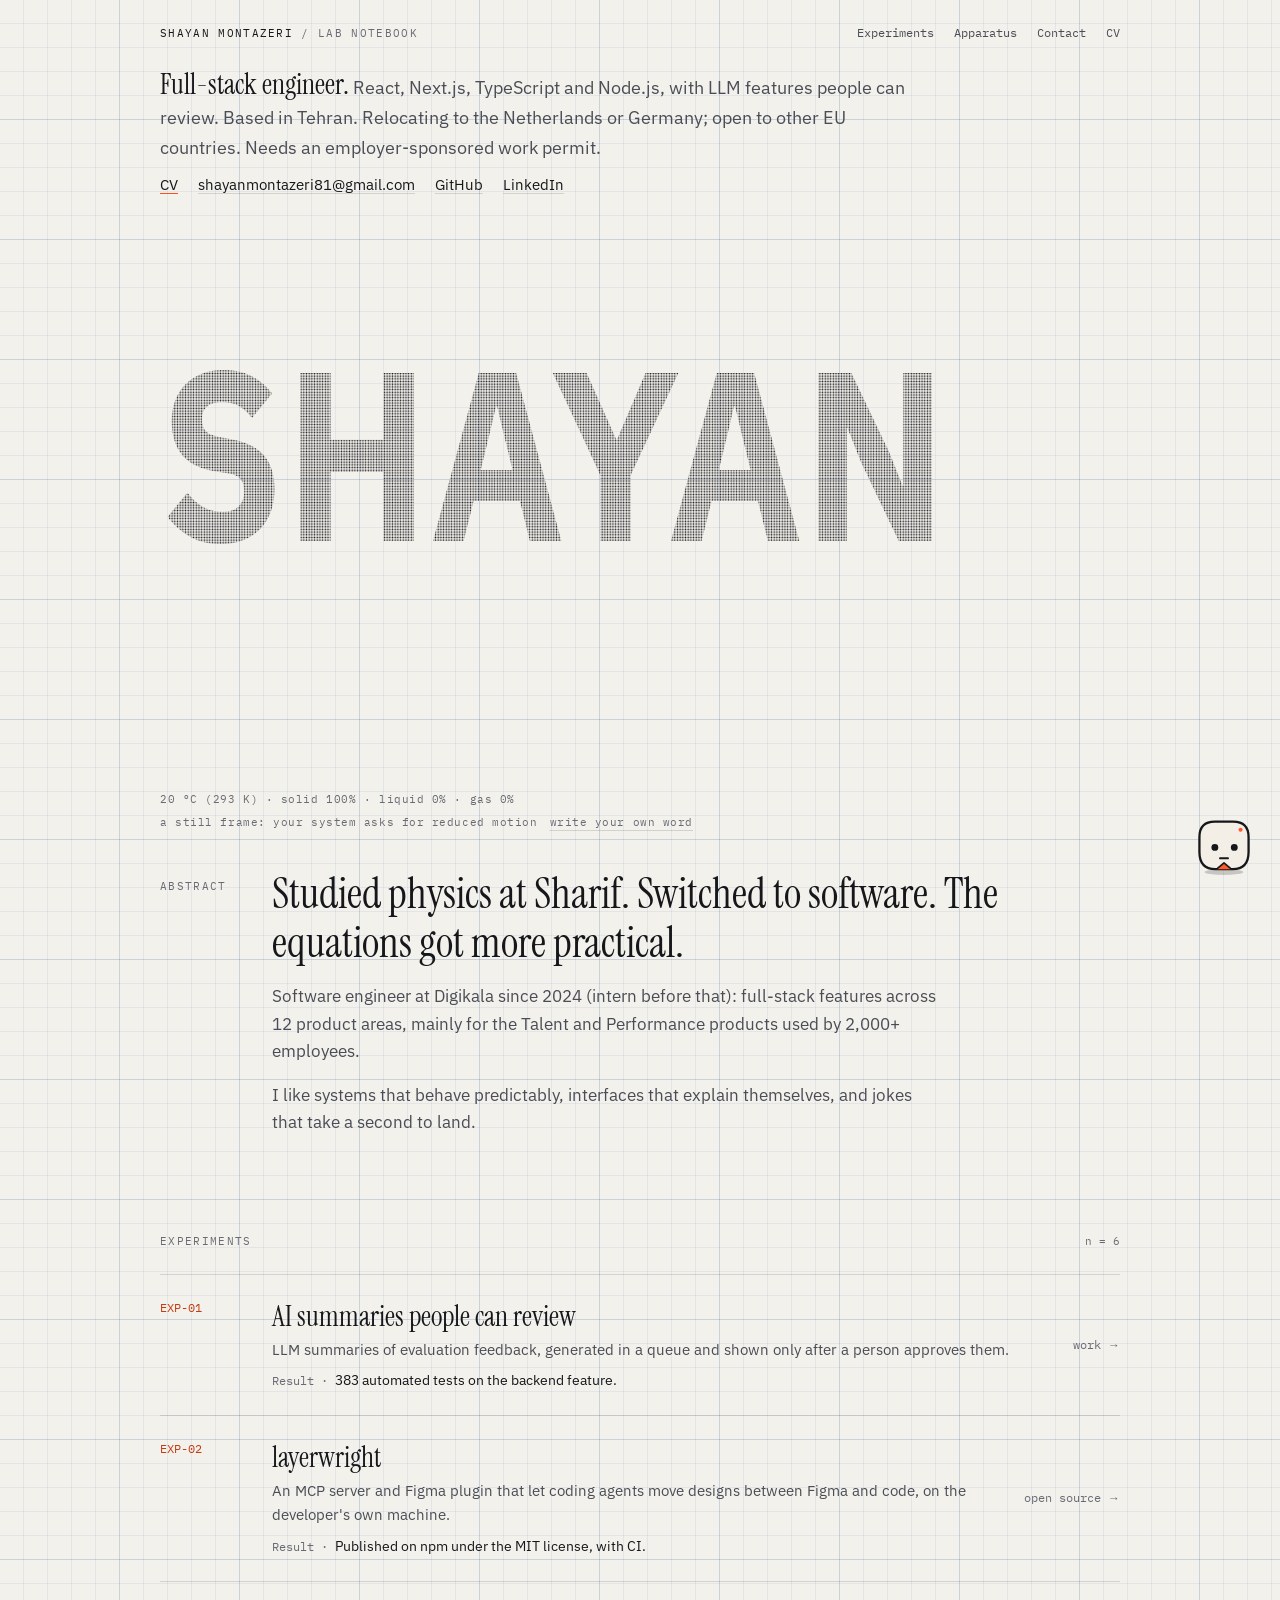
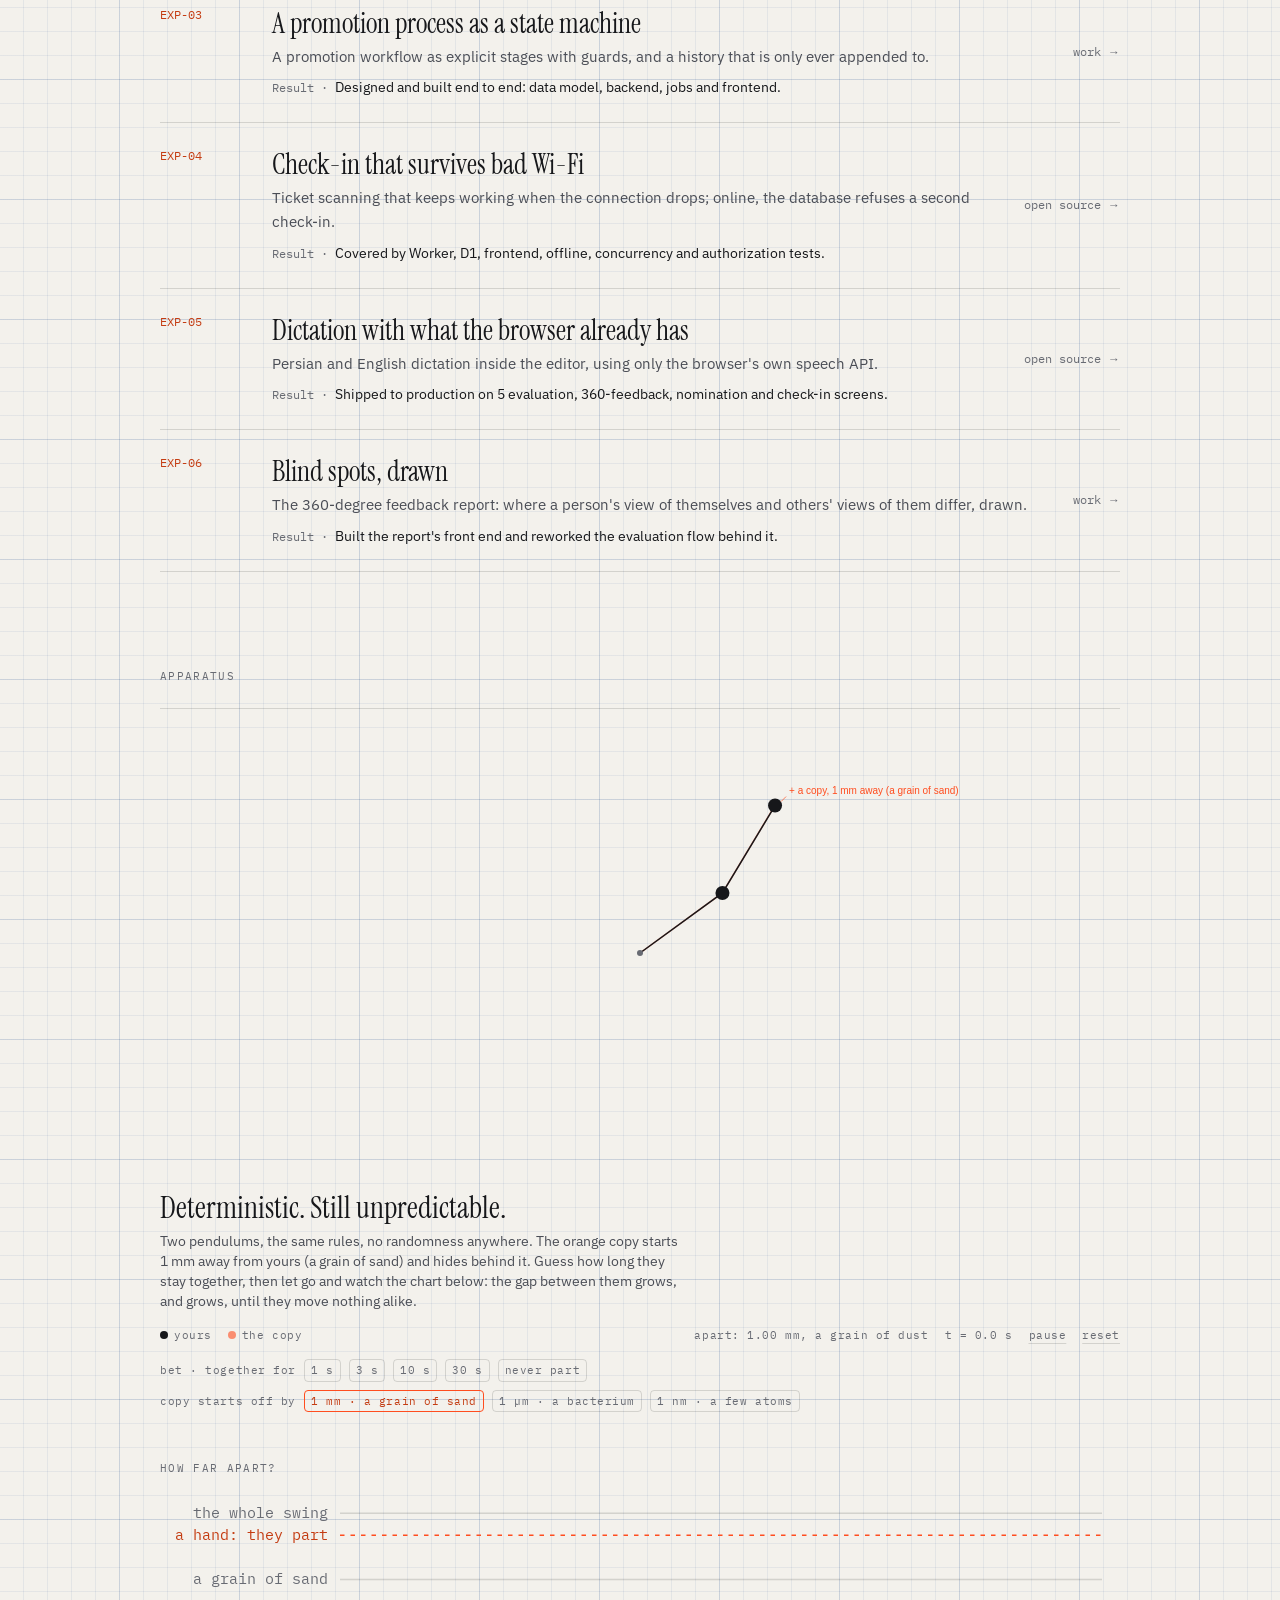
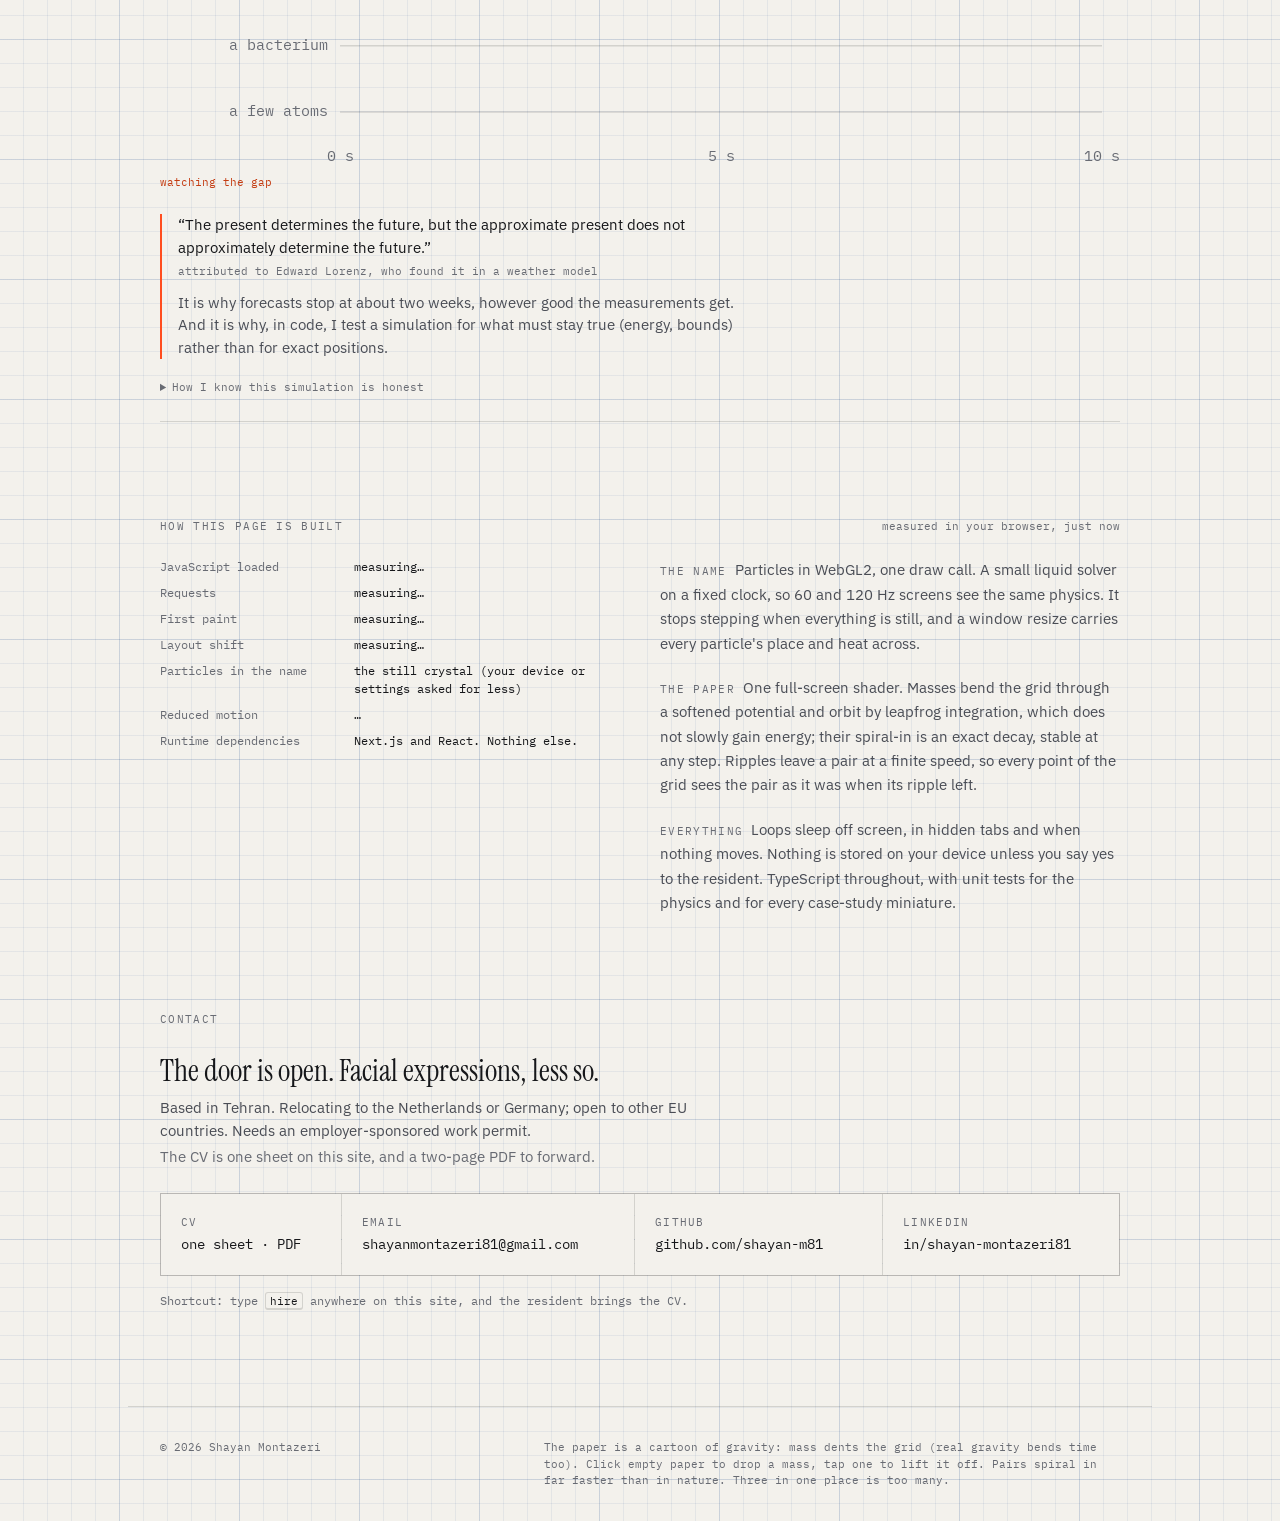
==== commit cce00428: "Site build 2026-11-19 (45e9292)" ====
--- a/index.html
+++ b/index.html
@@ -1 +1 @@
-<!DOCTYPE html><html lang="en" class="sans_8cfd366e-module__dZOgLq__variable mono_6d2b035-module__jGFyya__variable display_9079dc59-module__O7WTVq__variable"><head><meta charSet="utf-8"/><meta name="viewport" content="width=device-width, initial-scale=1"/><link rel="preload" href="/_next/static/media/ibm_plex_mono_latin_400_normal.p.15bn-bt6r468-.woff2" as="font" crossorigin="" type="font/woff2"/><link rel="preload" href="/_next/static/media/ibm_plex_sans_latin_400_normal-s.p.0l-vv37ssd90w.woff2" as="font" crossorigin="" type="font/woff2"/><link rel="preload" href="/_next/static/media/ibm_plex_sans_latin_700_normal-s.p.0~z9rsupns3rv.woff2" as="font" crossorigin="" type="font/woff2"/><link rel="preload" href="/_next/static/media/instrument_serif_latin_400_normal-s.p.16egmc1t~e81l.woff2" as="font" crossorigin="" type="font/woff2"/><link rel="stylesheet" href="/_next/static/chunks/0ga34f0jvz0-~.css" data-precedence="next"/><link rel="preload" as="script" fetchPriority="low" href="/_next/static/chunks/07iwn3dl.fn-..js"/><script src="/_next/static/chunks/07uz2g0_38qia.js" async=""></script><script src="/_next/static/chunks/08dypk6wl8mhd.js" async=""></script><script src="/_next/static/chunks/07lhk_q6pmm3r.js" async=""></script><script src="/_next/static/chunks/turbopack-0zt7ewqba6dx..js" async=""></script><script src="/_next/static/chunks/0.sx2vbagutzt.js" async=""></script><script src="/_next/static/chunks/0d3shmwh5_nmn.js" async=""></script><script src="/_next/static/chunks/154k-qwar1xie.js" async=""></script><script src="/_next/static/chunks/0-njrj4f.cql~.js" async=""></script><meta name="next-size-adjust" content=""/><meta name="theme-color" content="#f3f1ec" media="(prefers-color-scheme: light)"/><meta name="theme-color" content="#0d0e10" media="(prefers-color-scheme: dark)"/><title>Shayan Montazeri — lab notebook</title><meta name="description" content="Software engineer who studied physics. I build full-stack product features with React, Next.js, TypeScript and Node.js, including LLM features that have to be dependable."/><link rel="author" href="/humans.txt"/><meta name="author" content="Shayan Montazeri"/><link rel="canonical" href="https://shayan-m81.github.io/"/><meta property="og:title" content="Shayan Montazeri — lab notebook"/><meta property="og:description" content="Software engineer who studied physics. I build full-stack product features with React, Next.js, TypeScript and Node.js, including LLM features that have to be dependable."/><meta property="og:url" content="https://shayan-m81.github.io/"/><meta property="og:image" content="https://shayan-m81.github.io/og.png"/><meta property="og:image:width" content="1200"/><meta property="og:image:height" content="630"/><meta property="og:image:alt" content="Shayan Montazeri: full-stack engineer. React, Next.js, TypeScript and Node.js, with LLM features people can review."/><meta property="og:type" content="website"/><meta name="twitter:card" content="summary_large_image"/><meta name="twitter:title" content="Shayan Montazeri — lab notebook"/><meta name="twitter:description" content="Software engineer who studied physics. I build full-stack product features with React, Next.js, TypeScript and Node.js, including LLM features that have to be dependable."/><meta name="twitter:image" content="https://shayan-m81.github.io/og.png"/><link rel="icon" href="/icon.svg?icon.17_fh_a4utl~5.svg" sizes="any" type="image/svg+xml"/><script src="/_next/static/chunks/03~yq9q893hmn.js" noModule=""></script></head><body><div hidden=""><!--$--><!--/$--></div><canvas aria-hidden="true" data-spacetime="true" class="pointer-events-none fixed inset-0 -z-10 h-lvh w-screen"></canvas><div aria-hidden="true" class="pointer-events-none fixed bottom-[84px] right-4 z-40 w-[136px] rounded-sm border border-rule bg-paper px-2 py-1.5 opacity-0 transition-opacity duration-500 has-[canvas[data-on=true]]:opacity-100 sm:bottom-[104px] sm:right-6"><span class="block font-mono text-[10px] tracking-wider text-ink-3">strain h(t)</span><canvas class="mt-1 block h-9 w-full"></canvas></div><a href="#main" class="skip-link">Skip to content</a><header class="mx-auto flex max-w-5xl flex-col gap-2 px-5 pt-6 sm:flex-row sm:items-center sm:justify-between sm:gap-6 sm:px-8"><a class="label !text-ink no-underline" href="/">Shayan Montazeri<!-- --> <span class="text-ink-3">/ lab notebook</span></a><nav class="flex gap-4 whitespace-nowrap font-mono text-[11px] text-ink-2 sm:gap-5 sm:text-[12px]"><a class="hover:text-ink" href="/#experiments">Experiments</a><a class="hover:text-ink" href="/#apparatus">Apparatus</a><a class="hover:text-ink" href="/#contact">Contact</a><a class="no-underline hover:text-ink" href="/cv/">CV</a><button type="button" class="text-signal-ink hover:text-ink">Tour</button></nav></header><div data-paper="true" class="overflow-x-clip"><main id="main" class="mx-auto max-w-5xl px-5 sm:px-8"><section aria-labelledby="who" class="pt-6"><h1 id="who" class="max-w-3xl text-[17px] leading-relaxed text-ink-2 sm:text-lg"><span class="sr-only">Shayan Montazeri<!-- -->, </span><span class="font-display text-2xl text-ink sm:text-[28px]">Full-stack engineer<!-- -->.</span> <!-- -->React, Next.js, TypeScript and Node.js, with LLM features people can review.<!-- --> <span class="text-ink-2">Based in Tehran. Relocating to the Netherlands or Germany; open to other EU countries. Needs an employer-sponsored work permit.</span></h1><p class="mt-3 flex flex-wrap gap-x-5 gap-y-1 text-[15px]"><a class="text-ink underline decoration-signal underline-offset-4" href="/cv/">CV</a><a href="mailto:shayanmontazeri81@gmail.com" class="text-ink underline decoration-rule underline-offset-4 hover:decoration-signal">shayanmontazeri81@gmail.com</a><a href="https://github.com/shayan-m81" target="_blank" rel="noopener noreferrer" class="text-ink underline decoration-rule underline-offset-4 hover:decoration-signal">GitHub</a><a href="https://www.linkedin.com/in/shayan-montazeri81" target="_blank" rel="noopener noreferrer" class="text-ink underline decoration-rule underline-offset-4 hover:decoration-signal">LinkedIn</a></p><div><div class="relative"><div role="img" data-tour="name" aria-label="The name SHAYAN, drawn as a crystal of particles" class="relative h-[clamp(260px,40vh,340px)] w-full touch-pan-y select-none sm:h-[58vh] sm:min-h-[300px]"><svg viewBox="0 0 1000 300" preserveAspectRatio="xMidYMid meet" aria-hidden="true" class="absolute inset-0 h-full w-full text-ink transition-opacity duration-300 opacity-100"><defs><pattern id="lattice" width="2.8" height="2.8" patternUnits="userSpaceOnUse"><circle cx="1.4" cy="1.4" r="0.868" fill="currentColor"></circle></pattern></defs><text x="0" y="237" textLength="820" lengthAdjust="spacingAndGlyphs" font-size="250" font-weight="700" fill="url(#lattice)" class="font-sans">SHAYAN</text></svg><canvas aria-hidden="true" class="pointer-events-none absolute -z-[1]" style="inset:-48px;width:calc(100% + 96px);height:calc(100% + 96px)"></canvas><canvas aria-hidden="true" class="hero-fx pointer-events-none absolute -z-[1]" style="inset:-96px;width:calc(100% + 192px);height:calc(100% + 192px)"></canvas></div></div><div aria-hidden="true" class="mt-3 font-mono text-[11px] invisible"><div role="toolbar" aria-label="Tools for the name" class="flex flex-nowrap items-center gap-2"><button type="button" aria-pressed="false" class="hero-tool"><svg viewBox="0 0 16 16" aria-hidden="true" class="h-3.5 w-3.5"><path d="M4 9V4.5a1 1 0 0 1 2 0V8m0-4.5V3a1 1 0 0 1 2 0v5m0-4a1 1 0 0 1 2 0v4.5m0-3a1 1 0 0 1 2 0V10a5 5 0 0 1-5 5H7.5A4 4 0 0 1 4 13L2.4 10a1 1 0 0 1 1.6-1.2L5 10" fill="none" stroke="currentColor" stroke-width="1.3" stroke-linecap="round" stroke-linejoin="round"></path></svg>hand</button><button type="button" aria-pressed="true" class="hero-tool hero-tool-on"><svg viewBox="0 0 16 16" aria-hidden="true" class="h-3.5 w-3.5"><path d="M8 1.5c.5 2.5 3.5 3.8 3.5 7.2A3.5 3.5 0 0 1 8 12.2a3.5 3.5 0 0 1-3.5-3.5C4.5 6.5 6 6 6 4c1 .8 1.3 1.8 1.2 2.7C8.3 5.6 8.3 3.5 8 1.5ZM8 12.2V15" fill="none" stroke="currentColor" stroke-width="1.3" stroke-linecap="round" stroke-linejoin="round"></path></svg>blowtorch</button><button type="button" aria-pressed="false" class="hero-tool"><svg viewBox="0 0 16 16" aria-hidden="true" class="h-3.5 w-3.5"><path d="M8 1v14M2 4.5l12 7M2 11.5l12-7M6 2.5 8 4l2-1.5M6 13.5 8 12l2 1.5" fill="none" stroke="currentColor" stroke-width="1.3" stroke-linecap="round" stroke-linejoin="round"></path></svg>freeze spray</button></div><p class="mt-1.5 truncate text-ink-3">about 1300 °C at the tip: melts, then boils<!-- --> · esc puts it down</p></div><div class="pointer-events-none mt-3 flex flex-col items-start gap-1.5 font-mono text-[11px] tracking-wider text-ink-3"><span>20 °C (293 K) · solid 100% · liquid 0% · gas 0%</span><span class="flex flex-wrap items-center gap-x-3"><span>pick a temperature, or a tool and press on the name</span><span class="pointer-events-auto flex gap-3"><button type="button" class="underline decoration-rule underline-offset-4 hover:text-ink">write your own word</button></span></span></div></div><div class="mt-10 grid gap-8 sm:grid-cols-[88px_1fr] sm:gap-6"><span class="label pt-2">Abstract</span><div class="space-y-4" data-tour="abstract"><p class="font-display text-3xl leading-[1.15] sm:text-[42px]">Studied physics at Sharif. Switched to software. The equations got more practical.</p><p class="max-w-2xl text-[17px] leading-relaxed text-ink-2">Software engineer at Digikala since 2024 (intern before that): full-stack features across 12 product areas, mainly for the Talent and Performance products used by 2,000+ employees.</p><p class="max-w-2xl text-[17px] leading-relaxed text-ink-2">I like systems that behave predictably, interfaces that explain themselves, and jokes that take a second to land.</p></div></div></section><section id="experiments" aria-labelledby="exp-title" class="mt-24 scroll-mt-8" data-tour="experiments"><div class="mb-6 flex items-baseline justify-between"><h2 id="exp-title" class="label">Experiments</h2><span class="font-mono text-[11px] text-ink-3">n = <!-- -->6</span></div><ol class="divide-y divide-rule border-y border-rule"><li><a class="group grid gap-2 py-6 no-underline sm:grid-cols-[88px_1fr_auto] sm:gap-6" href="/experiments/ai-summaries/"><span class="font-mono text-[12px] text-signal-ink">EXP-01</span><span><span class="block font-display text-2xl leading-tight text-ink transition-colors group-hover:text-signal-ink sm:text-[28px]">AI summaries people can review</span><span class="mt-1 block text-[15px] leading-relaxed text-ink-2">LLM summaries of evaluation feedback, generated in a queue and shown only after a person approves them.</span><span class="mt-2 block text-[14px] text-ink"><span class="font-mono text-[12px] text-ink-3">Result · </span>383 automated tests on the backend feature.</span></span><span class="hidden self-center font-mono text-[12px] text-ink-3 sm:block">work<!-- --> →</span></a></li><li><a class="group grid gap-2 py-6 no-underline sm:grid-cols-[88px_1fr_auto] sm:gap-6" href="/experiments/layerwright/"><span class="font-mono text-[12px] text-signal-ink">EXP-02</span><span><span class="block font-display text-2xl leading-tight text-ink transition-colors group-hover:text-signal-ink sm:text-[28px]">layerwright</span><span class="mt-1 block text-[15px] leading-relaxed text-ink-2">An MCP server and Figma plugin that let coding agents move designs between Figma and code, on the developer&#x27;s own machine.</span><span class="mt-2 block text-[14px] text-ink"><span class="font-mono text-[12px] text-ink-3">Result · </span>Published on npm under the MIT license, with CI.</span></span><span class="hidden self-center font-mono text-[12px] text-ink-3 sm:block">open source<!-- --> →</span></a></li><li><a class="group grid gap-2 py-6 no-underline sm:grid-cols-[88px_1fr_auto] sm:gap-6" href="/experiments/promotion-state-machine/"><span class="font-mono text-[12px] text-signal-ink">EXP-03</span><span><span class="block font-display text-2xl leading-tight text-ink transition-colors group-hover:text-signal-ink sm:text-[28px]">A promotion process as a state machine</span><span class="mt-1 block text-[15px] leading-relaxed text-ink-2">A promotion workflow as explicit stages with guards, and a history that is only ever appended to.</span><span class="mt-2 block text-[14px] text-ink"><span class="font-mono text-[12px] text-ink-3">Result · </span>Designed and built end to end: data model, backend, jobs and frontend.</span></span><span class="hidden self-center font-mono text-[12px] text-ink-3 sm:block">work<!-- --> →</span></a></li><li><a class="group grid gap-2 py-6 no-underline sm:grid-cols-[88px_1fr_auto] sm:gap-6" href="/experiments/offline-check-in/"><span class="font-mono text-[12px] text-signal-ink">EXP-04</span><span><span class="block font-display text-2xl leading-tight text-ink transition-colors group-hover:text-signal-ink sm:text-[28px]">Check-in that survives bad Wi-Fi</span><span class="mt-1 block text-[15px] leading-relaxed text-ink-2">Ticket scanning that keeps working when the connection drops; online, the database refuses a second check-in.</span><span class="mt-2 block text-[14px] text-ink"><span class="font-mono text-[12px] text-ink-3">Result · </span>Covered by Worker, D1, frontend, offline, concurrency and authorization tests.</span></span><span class="hidden self-center font-mono text-[12px] text-ink-3 sm:block">open source<!-- --> →</span></a></li><li><a class="group grid gap-2 py-6 no-underline sm:grid-cols-[88px_1fr_auto] sm:gap-6" href="/experiments/persian-dictation/"><span class="font-mono text-[12px] text-signal-ink">EXP-05</span><span><span class="block font-display text-2xl leading-tight text-ink transition-colors group-hover:text-signal-ink sm:text-[28px]">Dictation with what the browser already has</span><span class="mt-1 block text-[15px] leading-relaxed text-ink-2">Persian and English dictation inside the editor, using only the browser&#x27;s own speech API.</span><span class="mt-2 block text-[14px] text-ink"><span class="font-mono text-[12px] text-ink-3">Result · </span>Shipped to production on 5 evaluation, 360-feedback, nomination and check-in screens.</span></span><span class="hidden self-center font-mono text-[12px] text-ink-3 sm:block">open source<!-- --> →</span></a></li><li><a class="group grid gap-2 py-6 no-underline sm:grid-cols-[88px_1fr_auto] sm:gap-6" href="/experiments/360-report/"><span class="font-mono text-[12px] text-signal-ink">EXP-06</span><span><span class="block font-display text-2xl leading-tight text-ink transition-colors group-hover:text-signal-ink sm:text-[28px]">Blind spots, drawn</span><span class="mt-1 block text-[15px] leading-relaxed text-ink-2">The 360-degree feedback report: where a person&#x27;s view of themselves and others&#x27; views of them differ, drawn.</span><span class="mt-2 block text-[14px] text-ink"><span class="font-mono text-[12px] text-ink-3">Result · </span>Built the report&#x27;s front end and reworked the evaluation flow behind it.</span></span><span class="hidden self-center font-mono text-[12px] text-ink-3 sm:block">work<!-- --> →</span></a></li></ol></section><section id="apparatus" aria-labelledby="app-title" class="mt-24 scroll-mt-8" data-tour="apparatus"><h2 id="app-title" class="label mb-6">Apparatus</h2><div><figure class="relative border-y border-rule py-6"><div class="h-[380px] w-full sm:h-[440px]" aria-hidden="true"></div><figcaption class="mt-4"><p class="font-display text-2xl leading-tight sm:text-3xl">Deterministic. Still unpredictable.</p><p class="mt-1 max-w-prose text-sm text-ink-2">Two pendulums, the same equations. The orange copy starts 0.001 rad further round and hides behind yours until they part. Drag a bob to choose a start, bet how long they stay together, then release.</p></figcaption></figure></div></section><section id="built" aria-labelledby="built-title" class="mt-24 scroll-mt-8" data-tour="built"><div class="mb-6 flex flex-wrap items-baseline justify-between gap-2"><h2 id="built-title" class="label">How this page is built</h2><span class="font-mono text-[11px] text-ink-3">measured in your browser, just now</span></div><div class="grid gap-10 lg:grid-cols-[1fr_1fr]"><dl class="grid content-start gap-x-6 gap-y-2 font-mono text-[12px] sm:grid-cols-[170px_1fr]"><div class="contents"><dt class="text-ink-3">JavaScript loaded</dt><dd class="text-ink">measuring…</dd></div><div class="contents"><dt class="text-ink-3">Requests</dt><dd class="text-ink">measuring…</dd></div><div class="contents"><dt class="text-ink-3">First paint</dt><dd class="text-ink">measuring…</dd></div><div class="contents"><dt class="text-ink-3">Layout shift</dt><dd class="text-ink">measuring…</dd></div><div class="contents"><dt class="text-ink-3">Particles in the name</dt><dd class="text-ink">the still crystal (your device or settings asked for less)</dd></div><div class="contents"><dt class="text-ink-3">Reduced motion</dt><dd class="text-ink">…</dd></div><div class="contents"><dt class="text-ink-3">Runtime dependencies</dt><dd class="text-ink">Next.js and React. Nothing else.</dd></div></dl><div class="grid gap-5 text-[15px] leading-relaxed text-ink-2"><p><span class="label mr-2">The name</span>Particles in WebGL2, one draw call. A small liquid solver on a fixed clock, so 60 and 120 Hz screens see the same physics. It stops stepping when everything is still, and a window resize carries every particle&#x27;s place and heat across.</p><p><span class="label mr-2">The paper</span>One full-screen shader. Masses bend the grid through a softened potential and orbit by leapfrog integration, which does not slowly gain energy; their spiral-in is an exact decay, stable at any step. Ripples leave a pair at a finite speed, so every point of the grid sees the pair as it was when its ripple left.</p><p><span class="label mr-2">Everything</span>Loops sleep off screen, in hidden tabs and when nothing moves. Nothing is stored on your device unless you say yes to the resident. TypeScript throughout, with unit tests for the physics and for every case-study miniature.</p></div></div></section><section id="contact" aria-labelledby="contact-title" class="mt-24 scroll-mt-8" data-tour="contact"><h2 id="contact-title" class="label mb-6">Contact</h2><p class="max-w-xl font-display text-3xl leading-tight">The door is open. Facial expressions, less so.</p><p class="mt-2 max-w-xl text-[15px] text-ink-2">Based in Tehran. Relocating to the Netherlands or Germany; open to other EU countries. Needs an employer-sponsored work permit.</p><p class="mb-6 mt-1 max-w-xl text-[15px] text-ink-3">The CV is one sheet on this site, and a two-page PDF to forward.</p><ul class="grid gap-px overflow-hidden border border-rule bg-rule sm:grid-cols-2 lg:grid-cols-[0.8fr_1.3fr_1.1fr_1.05fr]"><li class="bg-paper"><a href="/cv/" class="block px-5 py-5 no-underline transition-colors hover:bg-paper-2"><span class="label block">CV</span><span class="mt-1 block font-mono text-[14px] text-ink [overflow-wrap:anywhere]">one sheet · PDF</span></a></li><li class="bg-paper"><a href="mailto:shayanmontazeri81@gmail.com" class="block px-5 py-5 no-underline transition-colors hover:bg-paper-2"><span class="label block">Email</span><span class="mt-1 block font-mono text-[14px] text-ink [overflow-wrap:anywhere]">shayanmontazeri81@gmail.com</span></a></li><li class="bg-paper"><a href="https://github.com/shayan-m81" target="_blank" rel="noopener noreferrer" class="block px-5 py-5 no-underline transition-colors hover:bg-paper-2"><span class="label block">GitHub</span><span class="mt-1 block font-mono text-[14px] text-ink [overflow-wrap:anywhere]">github.com/shayan-m81</span></a></li><li class="bg-paper"><a href="https://www.linkedin.com/in/shayan-montazeri81" target="_blank" rel="noopener noreferrer" class="block px-5 py-5 no-underline transition-colors hover:bg-paper-2"><span class="label block">LinkedIn</span><span class="mt-1 block font-mono text-[14px] text-ink [overflow-wrap:anywhere]">in/shayan-montazeri81</span></a></li></ul><p class="keyboard-only mt-4 font-mono text-[12px] text-ink-3">Shortcut: type <kbd>hire</kbd> anywhere on this site, and the resident brings the CV.</p></section><!--$--><!--/$--></main></div><footer class="mx-auto mt-24 flex max-w-5xl flex-wrap justify-between gap-2 border-t border-rule px-5 py-8 font-mono text-[11px] text-ink-3 sm:px-8"><span>© <!-- -->2026<!-- --> <!-- -->Shayan Montazeri</span><span class="max-w-xl">The paper is a cartoon of gravity: mass dents the grid (real gravity bends time too). Click empty paper to drop a mass, tap one to lift it off. Pairs spiral in far faster than in nature. Three in one place is too many.</span></footer><div class="resident-dock fixed bottom-4 right-4 z-40 flex items-end gap-2 sm:bottom-6 sm:right-6"><div aria-live="polite" class="pointer-events-none max-w-[288px]"></div><div class="relative"><span role="tooltip" id="resident-tip" class="resident-bubble resident-tip absolute bottom-full right-0 mb-2 w-[248px]"><span class="mb-1.5 block min-h-[1.375em] text-[14px] leading-snug text-ink"></span><svg viewBox="0 0 100 60" aria-hidden="true" class="mb-1 h-9 w-full text-ink"><path d="M 15.36 34.00 A 40 40 0 0 1 84.64 34.00" fill="none" stroke="var(--rule)" stroke-width="1.5"></path><path d="M 33.73 17.46 A 40 40 0 0 1 43.33 14.56" fill="none" stroke="var(--ink-3)" stroke-width="4"></path><path d="M 76.77 24.27 A 40 40 0 0 1 84.64 34.00" fill="none" stroke="var(--signal)" stroke-width="4"></path><path d="M 13.63 33.00 L 10.16 31.00" stroke="var(--ink-3)" stroke-width="1"></path><path d="M 29.00 17.63 L 27.00 14.16" stroke="var(--ink-3)" stroke-width="1"></path><path d="M 50.00 12.00 L 50.00 8.00" stroke="var(--ink-3)" stroke-width="1"></path><path d="M 71.00 17.63 L 73.00 14.16" stroke="var(--ink-3)" stroke-width="1"></path><path d="M 86.37 33.00 L 89.84 31.00" stroke="var(--ink-3)" stroke-width="1"></path><line x1="50" y1="54" x2="50" y2="18" stroke="currentColor" stroke-width="1.5" stroke-linecap="round" transform="rotate(-16.800000000000004 50 54)"></line><circle cx="50" cy="54" r="2.5" fill="currentColor"></circle></svg><span class="block font-mono text-[11px] text-ink-2">Excitement level: within normal range. Found 0 of 13.</span></span><button type="button" popoverTarget="lab-menu" aria-label="The resident: open the lab menu" aria-describedby="resident-tip" class="resident-button block rounded-2xl transition duration-200 hover:-translate-y-0.5 "><span class="block "><svg viewBox="0 0 56 56" aria-hidden="true" class="resident-breathe h-14 w-14 sm:h-16 sm:w-16"><ellipse cx="28" cy="52.5" rx="17" ry="2.6" fill="#000" opacity="0.18"/><path d="M20 8.5 H36 C45 8.5 49.5 13 49.5 22 V35 C49.5 45 45 50 35.5 50 H20.5 C11 50 6.5 45 6.5 35 V22 C6.5 13 11 8.5 20 8.5 Z" fill="#f4efe6" stroke="#16171a" stroke-width="2"/><path d="M21.5 50 L28 44.5 L34.5 50" fill="#ff5a2a" stroke="#16171a" stroke-width="1.4" stroke-linejoin="round"/><circle cx="42.5" cy="15.5" r="1.8" fill="#ff5a2a"/><ellipse cx="20" cy="31" rx="3" ry="3" fill="#16171a"/><ellipse cx="37" cy="31" rx="3" ry="3" fill="#16171a"/><path d="M24.5 40.5 L31.5 40.5" stroke="#16171a" stroke-width="1.7" stroke-linecap="round" fill="none"/></svg></span></button><div id="lab-menu" popover="auto" role="dialog" aria-labelledby="lab-menu-title" class="lab-menu"><div class="lab-menu-scroll"><div class="flex items-start gap-3 p-3"><button type="button" aria-label="Poke the resident" class="resident-button shrink-0 rounded-xl"><span class="block "><svg viewBox="0 0 56 56" aria-hidden="true" class="h-14 w-14"><ellipse cx="28" cy="52.5" rx="17" ry="2.6" fill="#000" opacity="0.18"/><path d="M20 8.5 H36 C45 8.5 49.5 13 49.5 22 V35 C49.5 45 45 50 35.5 50 H20.5 C11 50 6.5 45 6.5 35 V22 C6.5 13 11 8.5 20 8.5 Z" fill="#f4efe6" stroke="#16171a" stroke-width="2"/><path d="M21.5 50 L28 44.5 L34.5 50" fill="#ff5a2a" stroke="#16171a" stroke-width="1.4" stroke-linejoin="round"/><circle cx="42.5" cy="15.5" r="1.8" fill="#ff5a2a"/><ellipse cx="20" cy="31" rx="3" ry="3" fill="#16171a"/><ellipse cx="37" cy="31" rx="3" ry="3" fill="#16171a"/><path d="M24.5 40.5 L31.5 40.5" stroke="#16171a" stroke-width="1.7" stroke-linecap="round" fill="none"/></svg></span></button><div class="min-w-0 flex-1"><p id="lab-menu-title" class="label">The resident · lab assistant</p><p class="mt-1 text-[14px] leading-snug text-ink"></p><p class="mt-1 font-mono text-[11px] text-ink-2">Excitement level: within normal range. Found 0 of 13.</p></div></div><div class="border-t border-rule px-2 pb-2 pt-2.5"><p class="label px-2 pb-1.5">Try something</p><div class="grid gap-0.5"><button type="button" class="lab-play"><span class="lab-play-icon"><svg viewBox="0 0 20 20" width="20" height="20" aria-hidden="true" fill="none" stroke="currentColor" stroke-width="1.5" stroke-linecap="round" stroke-linejoin="round"><ellipse cx="10" cy="11" rx="8" ry="2.6"></ellipse><path d="M4.6 9.4a5.6 5.4 0 0 1 10.8 0"></path><circle cx="10" cy="11" r="3.4" fill="currentColor" stroke="none"></circle></svg></span><span class="min-w-0"><span class="lab-play-title">Make a black hole</span><span class="lab-play-note">The page falls in. He copes.</span></span><span aria-hidden="true" class="lab-play-go">→</span></button></div></div><div class="grid grid-cols-3 gap-1.5 border-t border-rule p-2.5 font-mono text-[11px]"><button type="button" class="lab-tool"><svg viewBox="0 0 20 20" width="18" height="18" aria-hidden="true" fill="none" stroke="currentColor" stroke-width="1.5" stroke-linecap="round" stroke-linejoin="round"><path d="M5.5 2.5h6.5l3 3v12h-9.5z"></path><path d="M8 8.5h5M8 11.5h5M8 14.5h3"></path></svg><span>visit report</span></button><button type="button" class="lab-tool"><svg viewBox="0 0 20 20" width="18" height="18" aria-hidden="true" fill="none" stroke="currentColor" stroke-width="1.5" stroke-linecap="round" stroke-linejoin="round"><path d="M15.6 12.2a6 6 0 1 1-1.4-6.4"></path><path d="M15 2.8v3.6h-3.6"></path></svg><span>reset lab</span></button><button type="button" class="lab-tool" aria-pressed="true"><svg viewBox="0 0 20 20" width="18" height="18" aria-hidden="true" fill="none" stroke="currentColor" stroke-width="1.5" stroke-linecap="round" stroke-linejoin="round"><path d="M3.5 4.5h13v9h-7l-3.5 3v-3h-2.5z"></path></svg><span>hints on</span></button></div><p class="keyboard-only border-t border-rule px-3 py-2 font-mono text-[11px] text-ink-2">Type <kbd>hire</kbd>, <kbd>cv</kbd> or <kbd>email</kbd> anywhere: I fetch the paperwork.</p><details class="border-t border-rule"><summary class="cursor-pointer px-3 py-2.5 font-mono text-[11px] text-ink-2 hover:text-ink">lab log · <!-- -->0<!-- --> <!-- -->entries<!-- --> · <!-- -->found 0 of 13.</summary><ol role="log" aria-label="Lab log" class="space-y-1.5 px-3 pb-3 font-mono text-[11px] leading-relaxed"></ol><div class="space-y-2 border-t border-rule p-3 font-mono text-[10px] leading-relaxed text-ink-3"><p>Found 0 of 13.<!-- --> <!-- -->The rest: no spoilers. The tour knows where they are.</p><p>May I remember you next time? Only in this browser; nothing is sent anywhere.<!-- --> <button type="button" class="underline decoration-rule underline-offset-4 hover:text-ink">yes</button> <button type="button" class="underline decoration-rule underline-offset-4 hover:text-ink">no</button></p></div></details></div></div></div></div><script src="/_next/static/chunks/07iwn3dl.fn-..js" id="_R_" async=""></script><script>(self.__next_f=self.__next_f||[]).push([0])</script><script>self.__next_f.push([1,"1:\"$Sreact.fragment\"\n2:I[92927,[\"/_next/static/chunks/0.sx2vbagutzt.js\",\"/_next/static/chunks/0d3shmwh5_nmn.js\",\"/_next/static/chunks/154k-qwar1xie.js\"],\"Spacetime\"]\n3:I[22016,[\"/_next/static/chunks/0.sx2vbagutzt.js\",\"/_next/static/chunks/0d3shmwh5_nmn.js\",\"/_next/static/chunks/154k-qwar1xie.js\",\"/_next/static/chunks/0-njrj4f.cql~.js\"],\"\"]\n4:I[73438,[\"/_next/static/chunks/0.sx2vbagutzt.js\",\"/_next/static/chunks/0d3shmwh5_nmn.js\",\"/_next/static/chunks/154k-qwar1xie.js\"],\"Greeting\"]\n5:I[65828,[\"/_next/static/chunks/0.sx2vbagutzt.js\",\"/_next/static/chunks/0d3shmwh5_nmn.js\",\"/_next/static/chunks/154k-qwar1xie.js\"],\"SectionLink\"]\n6:I[18992,[\"/_next/static/chunks/0.sx2vbagutzt.js\",\"/_next/static/chunks/0d3shmwh5_nmn.js\",\"/_next/static/chunks/154k-qwar1xie.js\"],\"TourButton\"]\n7:I[39756,[\"/_next/static/chunks/0.sx2vbagutzt.js\",\"/_next/static/chunks/0d3shmwh5_nmn.js\",\"/_next/static/chunks/154k-qwar1xie.js\"],\"default\"]\n8:I[37457,[\"/_next/static/chunks/0.sx2vbagutzt.js\",\"/_next/static/chunks/0d3shmwh5_nmn.js\",\"/_next/static/chunks/154k-qwar1xie.js\"],\"default\"]\n9:I[56280,[\"/_next/static/chunks/0.sx2vbagutzt.js\",\"/_next/static/chunks/0d3shmwh5_nmn.js\",\"/_next/static/chunks/154k-qwar1xie.js\"],\"Resident\"]\n14:I[68027,[\"/_next/static/chunks/0.sx2vbagutzt.js\",\"/_next/static/chunks/0d3shmwh5_nmn.js\",\"/_next/static/chunks/154k-qwar1xie.js\"],\"default\",1]\n:HL[\"/_next/static/chunks/0ga34f0jvz0-~.css\",\"style\"]\n:HL[\"/_next/static/media/ibm_plex_mono_latin_400_normal.p.15bn-bt6r468-.woff2\",\"font\",{\"crossOrigin\":\"\",\"type\":\"font/woff2\"}]\n:HL[\"/_next/static/media/ibm_plex_sans_latin_400_normal-s.p.0l-vv37ssd90w.woff2\",\"font\",{\"crossOrigin\":\"\",\"type\":\"font/woff2\"}]\n:HL[\"/_next/static/media/ibm_plex_sans_latin_700_normal-s.p.0~z9rsupns3rv.woff2\",\"font\",{\"crossOrigin\":\"\",\"type\":\"font/woff2\"}]\n:HL[\"/_next/static/media/instrument_serif_latin_400_normal-s.p.16egmc1t~e81l.woff2\",\"font\",{\"crossOrigin\":\"\",\"type\":\"font/woff2\"}]\n"])</script><script>self.__next_f.push([1,"0:{\"P\":null,\"c\":[\"\",\"\"],\"q\":\"\",\"i\":false,\"f\":[[[\"\",{\"children\":[\"__PAGE__\",{}]},\"$undefined\",\"$undefined\",16],[[\"$\",\"$1\",\"c\",{\"children\":[[[\"$\",\"link\",\"0\",{\"rel\":\"stylesheet\",\"href\":\"/_next/static/chunks/0ga34f0jvz0-~.css\",\"precedence\":\"next\",\"crossOrigin\":\"$undefined\",\"nonce\":\"$undefined\"}],[\"$\",\"script\",\"script-0\",{\"src\":\"/_next/static/chunks/0.sx2vbagutzt.js\",\"async\":true,\"nonce\":\"$undefined\"}],[\"$\",\"script\",\"script-1\",{\"src\":\"/_next/static/chunks/0d3shmwh5_nmn.js\",\"async\":true,\"nonce\":\"$undefined\"}],[\"$\",\"script\",\"script-2\",{\"src\":\"/_next/static/chunks/154k-qwar1xie.js\",\"async\":true,\"nonce\":\"$undefined\"}]],[\"$\",\"html\",null,{\"lang\":\"en\",\"className\":\"sans_8cfd366e-module__dZOgLq__variable mono_6d2b035-module__jGFyya__variable display_9079dc59-module__O7WTVq__variable\",\"children\":[\"$\",\"body\",null,{\"children\":[[\"$\",\"$L2\",null,{}],[\"$\",\"a\",null,{\"href\":\"#main\",\"className\":\"skip-link\",\"children\":\"Skip to content\"}],[\"$\",\"header\",null,{\"className\":\"mx-auto flex max-w-5xl flex-col gap-2 px-5 pt-6 sm:flex-row sm:items-center sm:justify-between sm:gap-6 sm:px-8\",\"children\":[[\"$\",\"$L3\",null,{\"href\":\"/\",\"className\":\"label !text-ink no-underline\",\"children\":[\"Shayan Montazeri\",\" \",[\"$\",\"span\",null,{\"className\":\"text-ink-3\",\"children\":\"/ lab notebook\"}],[\"$\",\"$L4\",null,{}]]}],[\"$\",\"nav\",null,{\"className\":\"flex gap-4 whitespace-nowrap font-mono text-[11px] text-ink-2 sm:gap-5 sm:text-[12px]\",\"children\":[[\"$\",\"$L5\",null,{\"id\":\"experiments\",\"className\":\"hover:text-ink\",\"children\":\"Experiments\"}],[\"$\",\"$L5\",null,{\"id\":\"apparatus\",\"className\":\"hover:text-ink\",\"children\":\"Apparatus\"}],[\"$\",\"$L5\",null,{\"id\":\"contact\",\"className\":\"hover:text-ink\",\"children\":\"Contact\"}],[\"$\",\"$L3\",null,{\"href\":\"/cv\",\"className\":\"no-underline hover:text-ink\",\"children\":\"CV\"}],[\"$\",\"$L6\",null,{\"className\":\"text-signal-ink hover:text-ink\"}]]}]]}],[\"$\",\"div\",null,{\"data-paper\":true,\"className\":\"overflow-x-clip\",\"children\":[\"$\",\"main\",null,{\"id\":\"main\",\"className\":\"mx-auto max-w-5xl px-5 sm:px-8\",\"children\":[\"$\",\"$L7\",null,{\"parallelRouterKey\":\"children\",\"error\":\"$undefined\",\"errorStyles\":\"$undefined\",\"errorScripts\":\"$undefined\",\"template\":[\"$\",\"$L8\",null,{}],\"templateStyles\":\"$undefined\",\"templateScripts\":\"$undefined\",\"notFound\":[[\"$\",\"section\",null,{\"className\":\"py-32\",\"children\":[[\"$\",\"p\",null,{\"className\":\"font-mono text-[12px] text-signal-ink\",\"children\":\"EXP-404\"}],[\"$\",\"h1\",null,{\"className\":\"mt-3 font-display text-5xl leading-tight\",\"children\":\"This experiment failed successfully.\"}],[\"$\",\"p\",null,{\"className\":\"mt-4 text-ink-2\",\"children\":\"The page you measured does not exist. The error bars were large.\"}],[\"$\",\"$L3\",null,{\"href\":\"/\",\"className\":\"mt-8 inline-block font-mono text-[13px] text-ink\",\"children\":\"← back to the notebook\"}]]}],[]],\"forbidden\":\"$undefined\",\"unauthorized\":\"$undefined\"}]}]}],[\"$\",\"footer\",null,{\"className\":\"mx-auto mt-24 flex max-w-5xl flex-wrap justify-between gap-2 border-t border-rule px-5 py-8 font-mono text-[11px] text-ink-3 sm:px-8\",\"children\":[[\"$\",\"span\",null,{\"children\":[\"© \",2026,\" \",\"Shayan Montazeri\"]}],[\"$\",\"span\",null,{\"className\":\"max-w-xl\",\"children\":\"The paper is a cartoon of gravity: mass dents the grid (real gravity bends time too). Click empty paper to drop a mass, tap one to lift it off. Pairs spiral in far faster than in nature. Three in one place is too many.\"}]]}],[\"$\",\"$L9\",null,{}]]}]}]]}],{\"children\":[[\"$\",\"$1\",\"c\",{\"children\":[[[\"$\",\"section\",null,{\"aria-labelledby\":\"who\",\"className\":\"pt-6\",\"children\":[[\"$\",\"h1\",null,{\"id\":\"who\",\"className\":\"max-w-3xl text-[17px] leading-relaxed text-ink-2 sm:text-lg\",\"children\":[[\"$\",\"span\",null,{\"className\":\"sr-only\",\"children\":[\"Shayan Montazeri\",\", \"]}],[\"$\",\"span\",null,{\"className\":\"font-display text-2xl text-ink sm:text-[28px]\",\"children\":[\"Full-stack engineer\",\".\"]}],\" \",\"React, Next.js, TypeScript and Node.js, with LLM features people can review.\",\" \",[\"$\",\"span\",null,{\"className\":\"text-ink-2\",\"children\":\"Based in Tehran. Relocating to the Netherlands or Germany; open to other EU countries. Needs an employer-sponsored work permit.\"}]]}],[\"$\",\"p\",null,{\"className\":\"mt-3 flex flex-wrap gap-x-5 gap-y-1 text-[15px]\",\"children\":[[\"$\",\"$L3\",null,{\"href\":\"/cv\",\"className\":\"text-ink underline decoration-signal underline-offset-4\",\"children\":\"CV\"}],[\"$\",\"a\",null,{\"href\":\"mailto:shayanmontazeri81@gmail.com\",\"className\":\"text-ink underline decoration-rule underline-offset-4 hover:decoration-signal\",\"children\":\"shayanmontazeri81@gmail.com\"}],[\"$\",\"a\",null,{\"href\":\"https://github.com/shayan-m81\",\"target\":\"_blank\",\"rel\":\"noopener noreferrer\",\"className\":\"text-ink underline decoration-rule underline-offset-4 hover:decoration-signal\",\"children\":\"GitHub\"}],\"$La\"]}],\"$Lb\",\"$Lc\"]}],\"$Ld\",\"$Le\",\"$Lf\",\"$L10\"],[\"$L11\"],\"$L12\"]}],{},null,false,null]},null,false,null],\"$L13\",false]],\"m\":\"$undefined\",\"G\":[\"$14\",[\"$L15\"]],\"S\":true,\"h\":null,\"s\":\"$undefined\",\"l\":\"$undefined\",\"p\":\"$undefined\",\"d\":\"$undefined\",\"b\":\"w_q_quJ96mVGJfw8316ST\"}\n"])</script><script>self.__next_f.push([1,"16:I[22293,[\"/_next/static/chunks/0.sx2vbagutzt.js\",\"/_next/static/chunks/0d3shmwh5_nmn.js\",\"/_next/static/chunks/154k-qwar1xie.js\",\"/_next/static/chunks/0-njrj4f.cql~.js\"],\"MatterHero\"]\n17:I[25490,[\"/_next/static/chunks/0.sx2vbagutzt.js\",\"/_next/static/chunks/0d3shmwh5_nmn.js\",\"/_next/static/chunks/154k-qwar1xie.js\",\"/_next/static/chunks/0-njrj4f.cql~.js\"],\"ExperimentList\"]\n18:I[50109,[\"/_next/static/chunks/0.sx2vbagutzt.js\",\"/_next/static/chunks/0d3shmwh5_nmn.js\",\"/_next/static/chunks/154k-qwar1xie.js\",\"/_next/static/chunks/0-njrj4f.cql~.js\"],\"LazyPendulum\"]\n19:I[25773,[\"/_next/static/chunks/0.sx2vbagutzt.js\",\"/_next/static/chunks/0d3shmwh5_nmn.js\",\"/_next/static/chunks/154k-qwar1xie.js\",\"/_next/static/chunks/0-njrj4f.cql~.js\"],\"SpecSheet\"]\n1a:I[47015,[\"/_next/static/chunks/0.sx2vbagutzt.js\",\"/_next/static/chunks/0d3shmwh5_nmn.js\",\"/_next/static/chunks/154k-qwar1xie.js\",\"/_next/static/chunks/0-njrj4f.cql~.js\"],\"ContactLinks\"]\n1b:I[97367,[\"/_next/static/chunks/0.sx2vbagutzt.js\",\"/_next/static/chunks/0d3shmwh5_nmn.js\",\"/_next/static/chunks/154k-qwar1xie.js\"],\"OutletBoundary\"]\n1c:\"$Sreact.suspense\"\n1e:I[97367,[\"/_next/static/chunks/0.sx2vbagutzt.js\",\"/_next/static/chunks/0d3shmwh5_nmn.js\",\"/_next/static/chunks/154k-qwar1xie.js\"],\"ViewportBoundary\"]\n20:I[97367,[\"/_next/static/chunks/0.sx2vbagutzt.js\",\"/_next/static/chunks/0d3shmwh5_nmn.js\",\"/_next/static/chunks/154k-qwar1xie.js\"],\"MetadataBoundary\"]\na:[\"$\",\"a\",null,{\"href\":\"https://www.linkedin.com/in/shayan-montazeri81\",\"target\":\"_blank\",\"rel\":\"noopener noreferrer\",\"className\":\"text-ink underline decoration-rule underline-offset-4 hover:decoration-signal\",\"children\":\"LinkedIn\"}]\nb:[\"$\",\"$L16\",null,{\"word\":\"SHAYAN\"}]\nc:[\"$\",\"div\",null,{\"className\":\"mt-10 grid gap-8 sm:grid-cols-[88px_1fr] sm:gap-6\",\"children\":[[\"$\",\"span\",null,{\"className\":\"label pt-2\",\"children\":\"Abstract\"}],[\"$\",\"div\",null,{\"className\":\"space-y-4\",\"data-tour\":\"abstract\",\"children\":[[\"$\",\"p\",\"Studied physics at Sharif. Switched to software. The equations got more practical.\",{\"className\":\"font-display text-3xl leading-[1.15] sm:text-[42px]\",\"children\":\"Studied physics at Sharif. Switched to software. The equations got more practical.\"}],[\"$\",\"p\",\"Software engineer at Digikala since 2024 (intern before that): full-stack features across 12 product areas, mainly for the Talent and Performance products used by 2,000+ employees.\",{\"className\":\"max-w-2xl text-[17px] leading-relaxed text-ink-2\",\"children\":\"Software engineer at Digikala since 2024 (intern before that): full-stack features across 12 product areas, mainly for the Talent and Performance products used by 2,000+ employees.\"}],[\"$\",\"p\",\"I like systems that behave predictably, interfaces that explain themselves, and jokes that take a second to land.\",{\"className\":\"max-w-2xl text-[17px] leading-relaxed text-ink-2\",\"children\":\"I like systems that behave predictably, interfaces that explain themselves, and jokes that take a second to land.\"}]]}]]}]\n"])</script><script>self.__next_f.push([1,"d:[\"$\",\"section\",null,{\"id\":\"experiments\",\"aria-labelledby\":\"exp-title\",\"className\":\"mt-24 scroll-mt-8\",\"data-tour\":\"experiments\",\"children\":[[\"$\",\"div\",null,{\"className\":\"mb-6 flex items-baseline justify-between\",\"children\":[[\"$\",\"h2\",null,{\"id\":\"exp-title\",\"className\":\"label\",\"children\":\"Experiments\"}],[\"$\",\"span\",null,{\"className\":\"font-mono text-[11px] text-ink-3\",\"children\":[\"n = \",6]}]]}],[\"$\",\"$L17\",null,{\"items\":[{\"slug\":\"ai-summaries\",\"summary\":\"LLM summaries of evaluation feedback, generated in a queue and shown only after a person approves them.\",\"part\":\"Sole author of the backend (8 endpoints, 3 data models); also built its admin generation and approval screens.\",\"decision\":{\"decided\":\"Generate summaries through the existing job queue, and publish one only after a person approves it.\",\"cost\":\"Summaries are not instant, and someone has to review each one before anyone else sees it.\"},\"code\":\"EXP-01\",\"title\":\"AI summaries people can review\",\"question\":\"Can an LLM summarise many pieces of evaluation feedback in a way people can trust and control?\",\"context\":\"Evaluations collect many free-text feedback items. Reading all of them is slow; an unreviewed AI summary is risky.\",\"setup\":[\"Feedback summaries generated asynchronously through a job queue, so the user interface never waits on a model.\",\"A publish/unpublish lifecycle and versioned history, so a person decides what is shown.\",\"Bulk generation with quota and overlap guards.\"],\"method\":[\"Wrote the backend as its sole author and built the admin generation and approval frontend.\",\"Evaluated LLM providers on output quality, cost, availability and API reliability for Persian-language use.\"],\"result\":[\"383 automated tests on the backend feature.\",\"A first version shipped to production; the lifecycle refactor is merged.\"],\"sideEffects\":\"Developed strong opinions about versioned history.\",\"stack\":[\"Fastify\",\"MongoDB\",\"BullMQ\",\"LLM APIs\",\"React\",\"TypeScript\"],\"related\":\"A separate feature: an in-editor assistant that suggests SBI-format (situation, behaviour, impact) feedback with next actions.\",\"kind\":\"work\"},{\"slug\":\"layerwright\",\"summary\":\"An MCP server and Figma plugin that let coding agents move designs between Figma and code, on the developer's own machine.\",\"part\":\"Author of 93 of its 101 commits; built in 15 days, from first commit to v1.4.1 across 14 releases.\",\"decision\":{\"decided\":\"Keep layerwright on the developer's machine: the plugin talks only to localhost, with no API keys and no cloud account.\",\"cost\":\"No shared cloud workspace: each developer runs it on their own machine.\"},\"code\":\"EXP-02\",\"title\":\"layerwright\",\"question\":\"Can coding agents move a design between Figma and code without a cloud service in between?\",\"context\":\"An open-source side project for Claude Code, Codex and Cursor.\",\"setup\":[\"An MCP server and a Figma plugin in TypeScript. layerwright runs locally; the plugin only talks to localhost.\"],\"method\":[\"Imports HTML and Claude Design exports into Figma as editable frames with Auto Layout.\",\"Builds screens from a team's own Design System and implements Figma frames with existing React components.\"],\"result\":[\"Published on npm under the MIT license, with CI.\",\"My whole team now does its design-to-code work with it.\"],\"sideEffects\":\"Figma files are now slightly less afraid of developers.\",\"stack\":[\"TypeScript\",\"MCP\",\"Figma plugin API\",\"Node.js\"],\"links\":[{\"label\":\"GitHub\",\"href\":\"https://github.com/shayan-m81/layerwright\"},{\"label\":\"npm\",\"href\":\"https://www.npmjs.com/package/layerwright\"}],\"kind\":\"open-source\"},{\"slug\":\"promotion-state-machine\",\"summary\":\"A promotion workflow as explicit stages with guards, and a history that is only ever appended to.\",\"part\":\"Designed and built it end to end; planned and broke down most of the work myself.\",\"decision\":{\"decided\":\"Model the process as a stage engine with table-driven tests, and never rewrite a case's history.\",\"cost\":\"Every new rule needs new rows in the test tables; a correction is a new entry, not an edit.\"},\"code\":\"EXP-03\",\"title\":\"A promotion process as a state machine\",\"question\":\"Can a promotion process with employees, managers and a committee stay correct as cases move through it?\",\"context\":\"Promotion requests pass through several people and stages and must keep a trustworthy history.\",\"setup\":[\"Data models and a stage engine covered by table-driven tests.\",\"An append-only case history, so past decisions are never rewritten.\"],\"method\":[\"Employee requests, manager decisions with written justification, committee review and a guarded publish of the final result.\",\"A daily sync job and an integration with the HR/ERP career ladder.\",\"Planned and broke down most of the work myself.\"],\"result\":[\"Designed and built end to end: data model, backend, jobs and frontend.\"],\"sideEffects\":\"Sees state machines everywhere now, including the coffee machine.\",\"stack\":[\"Node.js\",\"Fastify\",\"MongoDB\",\"TypeScript\",\"React\"],\"kind\":\"work\"},{\"slug\":\"offline-check-in\",\"summary\":\"Ticket scanning that keeps working when the connection drops; online, the database refuses a second check-in.\",\"part\":\"A side project.\",\"decision\":{\"decided\":\"Let the database refuse a second check-in, and make offline mode a short-lived signed grant rather than the default.\",\"cost\":\"Offline scanning has to be unlocked with a grant, and the grant runs out.\"},\"code\":\"EXP-04\",\"title\":\"Check-in that survives bad Wi-Fi\",\"question\":\"Can event staff keep scanning tickets when the connection drops, and still catch any ticket used twice?\",\"context\":\"A side project: party ticketing and QR check-in for event teams.\",\"setup\":[\"Cloudflare Workers and D1, with role-based access for admins and scanners.\"],\"method\":[\"Database-enforced duplicate check-in protection.\",\"An emergency offline mode for the primary scanner only, on IndexedDB and a Service Worker, unlocked by a short-lived signed grant.\"],\"result\":[\"Covered by Worker, D1, frontend, offline, concurrency and authorization tests.\"],\"stack\":[\"Cloudflare Workers\",\"D1\",\"TypeScript\",\"IndexedDB\",\"Service Workers\"],\"links\":[{\"label\":\"GitHub\",\"href\":\"https://github.com/shayan-m81/event-qr-checkin\"}],\"related\":\"At work: I built, alone, the QR-code attendance feature of an employee transportation app that thousands of flexible warehouse staff use.\",\"kind\":\"open-source\"},{\"slug\":\"persian-dictation\",\"summary\":\"Persian and English dictation inside the editor, using only the browser's own speech API.\",\"part\":\"Built and shipped it on 5 screens; published the plugin on npm.\",\"decision\":{\"decided\":\"Use the browser's Web Speech API through the editor's own commands, with zero new dependencies.\",\"cost\":\"It depends on each browser's speech service, which can stop or fail on its own: hence the watchdog and the retries.\"},\"code\":\"EXP-05\",\"title\":\"Dictation with what the browser already has\",\"question\":\"Can people dictate Persian and English feedback inside the editor using only what the browser already has?\",\"context\":\"Writing long feedback is slow. A separate speech service or an audio relay would add a new system to run.\",\"setup\":[\"The browser's Web Speech API inside CKEditor, inserted through the editor's own commands so it joins undo.\"],\"method\":[\"A Persian transcript normaliser and a resilient session model (restart on end, retries with backoff, an idle watchdog).\",\"Zero new dependencies.\"],\"result\":[\"Shipped to production on 5 evaluation, 360-feedback, nomination and check-in screens.\",\"Published a standalone CKEditor 5 plugin on npm.\"],\"stack\":[\"TypeScript\",\"CKEditor 5\",\"Web Speech API\"],\"links\":[{\"label\":\"GitHub\",\"href\":\"https://github.com/shayan-m81/ckeditor5-voice-input\"}],\"kind\":\"open-source\"},{\"slug\":\"360-report\",\"summary\":\"The 360-degree feedback report: where a person's view of themselves and others' views of them differ, drawn.\",\"part\":\"Built the report's front end, and reworked the evaluation flow that feeds it.\",\"decision\":{\"decided\":\"Show blind spots and strengths as views of their own, beside the radar, pie and metric views. My proposal; the designer approved it.\",\"cost\":\"Every view needs a definition of what counts as a gap; a threshold is a choice, not a fact.\"},\"code\":\"EXP-06\",\"title\":\"Blind spots, drawn\",\"question\":\"Can a 360-degree report show people, at a glance, where their own view and everyone else's differ?\",\"context\":\"360-degree feedback collects ratings about a person from several directions, including the person themselves. The report has to make the differences readable. It is part of the Talent and Performance products, which 2,000+ employees use.\",\"setup\":[\"The report's front end: radar, pie, metric, and blind-spot and strength views.\"],\"method\":[\"Reworked the evaluation flow that feeds it: question types, nomination, team filters and report access control.\"],\"result\":[\"Built the report's front end and reworked the evaluation flow behind it.\"],\"sideEffects\":\"Now sees radar charts in spider webs. Also the other way round.\",\"stack\":[\"React\",\"TypeScript\",\"Data visualisation\"],\"kind\":\"work\"}]}]]}]\n"])</script><script>self.__next_f.push([1,"e:[\"$\",\"section\",null,{\"id\":\"apparatus\",\"aria-labelledby\":\"app-title\",\"className\":\"mt-24 scroll-mt-8\",\"data-tour\":\"apparatus\",\"children\":[[\"$\",\"h2\",null,{\"id\":\"app-title\",\"className\":\"label mb-6\",\"children\":\"Apparatus\"}],[\"$\",\"$L18\",null,{}]]}]\nf:[\"$\",\"section\",null,{\"id\":\"built\",\"aria-labelledby\":\"built-title\",\"className\":\"mt-24 scroll-mt-8\",\"data-tour\":\"built\",\"children\":[[\"$\",\"div\",null,{\"className\":\"mb-6 flex flex-wrap items-baseline justify-between gap-2\",\"children\":[[\"$\",\"h2\",null,{\"id\":\"built-title\",\"className\":\"label\",\"children\":\"How this page is built\"}],[\"$\",\"span\",null,{\"className\":\"font-mono text-[11px] text-ink-3\",\"children\":\"measured in your browser, just now\"}]]}],[\"$\",\"$L19\",null,{}]]}]\n10:[\"$\",\"section\",null,{\"id\":\"contact\",\"aria-labelledby\":\"contact-title\",\"className\":\"mt-24 scroll-mt-8\",\"data-tour\":\"contact\",\"children\":[[\"$\",\"h2\",null,{\"id\":\"contact-title\",\"className\":\"label mb-6\",\"children\":\"Contact\"}],[\"$\",\"p\",null,{\"className\":\"max-w-xl font-display text-3xl leading-tight\",\"children\":\"The door is open. Facial expressions, less so.\"}],[\"$\",\"p\",null,{\"className\":\"mt-2 max-w-xl text-[15px] text-ink-2\",\"children\":\"Based in Tehran. Relocating to the Netherlands or Germany; open to other EU countries. Needs an employer-sponsored work permit.\"}],[\"$\",\"p\",null,{\"className\":\"mb-6 mt-1 max-w-xl text-[15px] text-ink-3\",\"children\":\"The CV is one sheet on this site, and a two-page PDF to forward.\"}],[\"$\",\"$L1a\",null,{}],[\"$\",\"p\",null,{\"className\":\"keyboard-only mt-4 font-mono text-[12px] text-ink-3\",\"children\":[\"Shortcut: type \",[\"$\",\"kbd\",null,{\"children\":\"hire\"}],\" anywhere on this site, and the resident brings the CV.\"]}]]}]\n11:[\"$\",\"script\",\"script-0\",{\"src\":\"/_next/static/chunks/0-njrj4f.cql~.js\",\"async\":true,\"nonce\":\"$undefined\"}]\n12:[\"$\",\"$L1b\",null,{\"children\":[\"$\",\"$1c\",null,{\"name\":\"Next.MetadataOutlet\",\"children\":\"$@1d\"}]}]\n13:[\"$\",\"$1\",\"h\",{\"children\":[null,[\"$\",\"$L1e\",null,{\"children\":\"$L1f\"}],[\"$\",\"div\",null,{\"hidden\":true,\"children\":[\"$\",\"$L20\",null,{\"children\":[\"$\",\"$1c\",null,{\"name\":\"Next.Metadata\",\"children\":\"$L21\"}]}]}],[\"$\",\"meta\",null,{\"name\":\"next-size-adjust\",\"content\":\"\"}]]}]\n15:[\"$\",\"link\",\"0\",{\"rel\":\"stylesheet\",\"href\":\"/_next/static/chunks/0ga34f0jvz0-~.css\",\"precedence\":\"next\",\"crossOrigin\":\"$undefined\",\"nonce\":\"$undefined\"}]\n"])</script><script>self.__next_f.push([1,"1f:[[\"$\",\"meta\",\"0\",{\"charSet\":\"utf-8\"}],[\"$\",\"meta\",\"1\",{\"name\":\"viewport\",\"content\":\"width=device-width, initial-scale=1\"}],[\"$\",\"meta\",\"2\",{\"name\":\"theme-color\",\"content\":\"#f3f1ec\",\"media\":\"(prefers-color-scheme: light)\"}],[\"$\",\"meta\",\"3\",{\"name\":\"theme-color\",\"content\":\"#0d0e10\",\"media\":\"(prefers-color-scheme: dark)\"}]]\n"])</script><script>self.__next_f.push([1,"22:I[27201,[\"/_next/static/chunks/0.sx2vbagutzt.js\",\"/_next/static/chunks/0d3shmwh5_nmn.js\",\"/_next/static/chunks/154k-qwar1xie.js\"],\"IconMark\"]\n1d:null\n"])</script><script>self.__next_f.push([1,"21:[[\"$\",\"title\",\"0\",{\"children\":\"Shayan Montazeri — lab notebook\"}],[\"$\",\"meta\",\"1\",{\"name\":\"description\",\"content\":\"Software engineer who studied physics. I build full-stack product features with React, Next.js, TypeScript and Node.js, including LLM features that have to be dependable.\"}],[\"$\",\"link\",\"2\",{\"rel\":\"author\",\"href\":\"/humans.txt\"}],[\"$\",\"meta\",\"3\",{\"name\":\"author\",\"content\":\"Shayan Montazeri\"}],[\"$\",\"link\",\"4\",{\"rel\":\"canonical\",\"href\":\"https://shayan-m81.github.io/\"}],[\"$\",\"meta\",\"5\",{\"property\":\"og:title\",\"content\":\"Shayan Montazeri — lab notebook\"}],[\"$\",\"meta\",\"6\",{\"property\":\"og:description\",\"content\":\"Software engineer who studied physics. I build full-stack product features with React, Next.js, TypeScript and Node.js, including LLM features that have to be dependable.\"}],[\"$\",\"meta\",\"7\",{\"property\":\"og:url\",\"content\":\"https://shayan-m81.github.io/\"}],[\"$\",\"meta\",\"8\",{\"property\":\"og:image\",\"content\":\"https://shayan-m81.github.io/og.png\"}],[\"$\",\"meta\",\"9\",{\"property\":\"og:image:width\",\"content\":\"1200\"}],[\"$\",\"meta\",\"10\",{\"property\":\"og:image:height\",\"content\":\"630\"}],[\"$\",\"meta\",\"11\",{\"property\":\"og:image:alt\",\"content\":\"Shayan Montazeri: full-stack engineer. React, Next.js, TypeScript and Node.js, with LLM features people can review.\"}],[\"$\",\"meta\",\"12\",{\"property\":\"og:type\",\"content\":\"website\"}],[\"$\",\"meta\",\"13\",{\"name\":\"twitter:card\",\"content\":\"summary_large_image\"}],[\"$\",\"meta\",\"14\",{\"name\":\"twitter:title\",\"content\":\"Shayan Montazeri — lab notebook\"}],[\"$\",\"meta\",\"15\",{\"name\":\"twitter:description\",\"content\":\"Software engineer who studied physics. I build full-stack product features with React, Next.js, TypeScript and Node.js, including LLM features that have to be dependable.\"}],[\"$\",\"meta\",\"16\",{\"name\":\"twitter:image\",\"content\":\"https://shayan-m81.github.io/og.png\"}],[\"$\",\"link\",\"17\",{\"rel\":\"icon\",\"href\":\"/icon.svg?icon.17_fh_a4utl~5.svg\",\"sizes\":\"any\",\"type\":\"image/svg+xml\"}],[\"$\",\"$L22\",\"18\",{}]]\n"])</script></body></html>+<!DOCTYPE html><html lang="en" class="sans_8cfd366e-module__dZOgLq__variable mono_6d2b035-module__jGFyya__variable display_9079dc59-module__O7WTVq__variable"><head><meta charSet="utf-8"/><meta name="viewport" content="width=device-width, initial-scale=1"/><link rel="preload" href="/_next/static/media/ibm_plex_mono_latin_400_normal.p.15bn-bt6r468-.woff2" as="font" crossorigin="" type="font/woff2"/><link rel="preload" href="/_next/static/media/ibm_plex_sans_latin_400_normal-s.p.0l-vv37ssd90w.woff2" as="font" crossorigin="" type="font/woff2"/><link rel="preload" href="/_next/static/media/ibm_plex_sans_latin_700_normal-s.p.0~z9rsupns3rv.woff2" as="font" crossorigin="" type="font/woff2"/><link rel="preload" href="/_next/static/media/instrument_serif_latin_400_normal-s.p.16egmc1t~e81l.woff2" as="font" crossorigin="" type="font/woff2"/><link rel="stylesheet" href="/_next/static/chunks/09w.nvbt72q1x.css" data-precedence="next"/><link rel="preload" as="script" fetchPriority="low" href="/_next/static/chunks/07iwn3dl.fn-..js"/><script src="/_next/static/chunks/07uz2g0_38qia.js" async=""></script><script src="/_next/static/chunks/08dypk6wl8mhd.js" async=""></script><script src="/_next/static/chunks/07lhk_q6pmm3r.js" async=""></script><script src="/_next/static/chunks/turbopack-0zt7ewqba6dx..js" async=""></script><script src="/_next/static/chunks/05eczhrnxafxw.js" async=""></script><script src="/_next/static/chunks/0d3shmwh5_nmn.js" async=""></script><script src="/_next/static/chunks/0~mfedjryplpo.js" async=""></script><script src="/_next/static/chunks/0tjwuhq98wcsj.js" async=""></script><script src="/_next/static/chunks/14i03lhef1tc6.js" async=""></script><meta name="next-size-adjust" content=""/><meta name="theme-color" content="#f3f1ec" media="(prefers-color-scheme: light)"/><meta name="theme-color" content="#0d0e10" media="(prefers-color-scheme: dark)"/><title>Shayan Montazeri — lab notebook</title><meta name="description" content="Software engineer who studied physics. I build full-stack product features with React, Next.js, TypeScript and Node.js, including LLM features that have to be dependable."/><link rel="author" href="/humans.txt"/><meta name="author" content="Shayan Montazeri"/><link rel="canonical" href="https://shayan-m81.github.io/"/><meta property="og:title" content="Shayan Montazeri — lab notebook"/><meta property="og:description" content="Software engineer who studied physics. I build full-stack product features with React, Next.js, TypeScript and Node.js, including LLM features that have to be dependable."/><meta property="og:url" content="https://shayan-m81.github.io/"/><meta property="og:image" content="https://shayan-m81.github.io/og.png"/><meta property="og:image:width" content="1200"/><meta property="og:image:height" content="630"/><meta property="og:image:alt" content="Shayan Montazeri: full-stack engineer. React, Next.js, TypeScript and Node.js, with LLM features people can review."/><meta property="og:type" content="website"/><meta name="twitter:card" content="summary_large_image"/><meta name="twitter:title" content="Shayan Montazeri — lab notebook"/><meta name="twitter:description" content="Software engineer who studied physics. I build full-stack product features with React, Next.js, TypeScript and Node.js, including LLM features that have to be dependable."/><meta name="twitter:image" content="https://shayan-m81.github.io/og.png"/><link rel="icon" href="/icon.svg?icon.17_fh_a4utl~5.svg" sizes="any" type="image/svg+xml"/><script src="/_next/static/chunks/03~yq9q893hmn.js" noModule=""></script></head><body><div hidden=""><!--$--><!--/$--></div><div class="intro " role="status" aria-label="Opening the lab notebook"><div class="intro-card"><svg viewBox="0 0 56 56" width="64" height="64" aria-hidden="true" class="intro-face"><ellipse cx="28" cy="52.5" rx="17" ry="2.6" fill="#000" opacity="0.18"/><path d="M20 8.5 H36 C45 8.5 49.5 13 49.5 22 V35 C49.5 45 45 50 35.5 50 H20.5 C11 50 6.5 45 6.5 35 V22 C6.5 13 11 8.5 20 8.5 Z" fill="#f4efe6" stroke="#16171a" stroke-width="2"/><path d="M21.5 50 L28 44.5 L34.5 50" fill="#ff5a2a" stroke="#16171a" stroke-width="1.4" stroke-linejoin="round"/><circle cx="42.5" cy="15.5" r="1.8" fill="#ff5a2a"/><ellipse cx="20" cy="31" rx="3" ry="3" fill="#16171a"/><ellipse cx="37" cy="31" rx="3" ry="3" fill="#16171a"/><path d="M24.5 40.5 L31.5 40.5" stroke="#16171a" stroke-width="1.7" stroke-linecap="round" fill="none"/></svg><p class="intro-label">Lab notebook · No. 1</p><p class="intro-name">Shayan Montazeri</p><ul class="intro-steps" aria-hidden="true"><li><span class="intro-mark">·</span>calibrating gravity</li><li><span class="intro-mark">·</span>building the name from particles</li><li><span class="intro-mark">·</span>waking the resident</li></ul><span class="intro-bar" aria-hidden="true"><span style="transform:scaleX(0.080)"></span></span></div></div><canvas aria-hidden="true" data-spacetime="true" class="pointer-events-none fixed inset-0 -z-10 h-lvh w-screen"></canvas><div aria-hidden="true" class="pointer-events-none fixed bottom-[84px] right-4 z-40 w-[136px] rounded-sm border border-rule bg-paper px-2 py-1.5 opacity-0 transition-opacity duration-500 has-[canvas[data-on=true]]:opacity-100 sm:bottom-[104px] sm:right-6"><span class="block font-mono text-[10px] tracking-wider text-ink-3">strain h(t)</span><canvas class="mt-1 block h-9 w-full"></canvas></div><a href="#main" class="skip-link">Skip to content</a><header class="mx-auto flex max-w-5xl flex-col gap-2 px-5 pt-6 sm:flex-row sm:items-center sm:justify-between sm:gap-6 sm:px-8"><a class="label !text-ink no-underline" href="/">Shayan Montazeri<!-- --> <span class="text-ink-3">/ lab notebook</span></a><nav class="flex gap-4 whitespace-nowrap font-mono text-[11px] text-ink-2 sm:gap-5 sm:text-[12px]"><a class="hover:text-ink" href="/#experiments">Experiments</a><a class="hover:text-ink" href="/#apparatus">Apparatus</a><a class="hover:text-ink" href="/#contact">Contact</a><a class="no-underline hover:text-ink" href="/cv/">CV</a><button type="button" class="text-signal-ink hover:text-ink">Tour</button></nav></header><div data-paper="true" class="overflow-x-clip"><main id="main" class="mx-auto max-w-5xl px-5 sm:px-8"><section aria-labelledby="who" class="pt-6"><h1 id="who" class="max-w-3xl text-[17px] leading-relaxed text-ink-2 sm:text-lg"><span class="sr-only">Shayan Montazeri<!-- -->, </span><span class="font-display text-2xl text-ink sm:text-[28px]">Full-stack engineer<!-- -->.</span> <!-- -->React, Next.js, TypeScript and Node.js, with LLM features people can review.<!-- --> <span class="text-ink-2">Based in Tehran. Relocating to the Netherlands or Germany; open to other EU countries. Needs an employer-sponsored work permit.</span></h1><p class="mt-3 flex flex-wrap gap-x-5 gap-y-1 text-[15px]"><a class="text-ink underline decoration-signal underline-offset-4" href="/cv/">CV</a><a href="mailto:shayanmontazeri81@gmail.com" class="text-ink underline decoration-rule underline-offset-4 hover:decoration-signal">shayanmontazeri81@gmail.com</a><a href="https://github.com/shayan-m81" target="_blank" rel="noopener noreferrer" class="text-ink underline decoration-rule underline-offset-4 hover:decoration-signal">GitHub</a><a href="https://www.linkedin.com/in/shayan-montazeri81" target="_blank" rel="noopener noreferrer" class="text-ink underline decoration-rule underline-offset-4 hover:decoration-signal">LinkedIn</a></p><div><div class="relative"><div role="img" data-tour="name" aria-label="The name SHAYAN, drawn as a crystal of particles" class="relative h-[clamp(260px,40vh,340px)] w-full touch-pan-y select-none sm:h-[58vh] sm:min-h-[300px]"><svg viewBox="0 0 1000 300" preserveAspectRatio="xMidYMid meet" aria-hidden="true" class="absolute inset-0 h-full w-full text-ink transition-opacity duration-300 opacity-100"><defs><pattern id="lattice" width="2.8" height="2.8" patternUnits="userSpaceOnUse"><circle cx="1.4" cy="1.4" r="0.868" fill="currentColor"></circle></pattern></defs><text x="0" y="237" textLength="820" lengthAdjust="spacingAndGlyphs" font-size="250" font-weight="700" fill="url(#lattice)" class="font-sans">SHAYAN</text></svg><canvas aria-hidden="true" class="pointer-events-none absolute -z-[1]" style="inset:-48px;width:calc(100% + 96px);height:calc(100% + 96px)"></canvas><canvas aria-hidden="true" class="hero-fx pointer-events-none absolute -z-[1]" style="inset:-96px;width:calc(100% + 192px);height:calc(100% + 192px)"></canvas></div><div data-tour="thermostat" class="thermostat"><span aria-hidden="true" class="thermostat-tube"></span><span aria-hidden="true" class="thermostat-bulb"></span><div role="radiogroup" aria-label="Temperature"><button type="button" role="radio" aria-checked="true" aria-label="room, 20 °C, 293 kelvin: solid" tabindex="0" class="thermostat-stop" style="--t:0.0000"><span aria-hidden="true" class="thermostat-tick"></span><span aria-hidden="true" class="thermostat-label"><span class="thermostat-name">room</span>20 °C</span></button><button type="button" role="radio" aria-checked="false" aria-label="solder melts, 180 °C, 450 kelvin: the first letters melt" tabindex="-1" class="thermostat-stop" style="--t:0.2500"><span aria-hidden="true" class="thermostat-tick"></span><span aria-hidden="true" class="thermostat-label"><span class="thermostat-name">solder melts</span>180 °C</span></button><button type="button" role="radio" aria-checked="false" aria-label="pizza oven, 400 °C, 670 kelvin: liquid" tabindex="-1" class="thermostat-stop" style="--t:0.5000"><span aria-hidden="true" class="thermostat-tick"></span><span aria-hidden="true" class="thermostat-label"><span class="thermostat-name">pizza oven</span>400 °C</span></button><button type="button" role="radio" aria-checked="false" aria-label="glows red, 730 °C, 1000 kelvin: liquid, glowing" tabindex="-1" class="thermostat-stop" style="--t:0.7500"><span aria-hidden="true" class="thermostat-tick"></span><span aria-hidden="true" class="thermostat-label"><span class="thermostat-name">glows red</span>730 °C</span></button><button type="button" role="radio" aria-checked="false" aria-label="almost lava, 980 °C, 1250 kelvin: boiling away" tabindex="-1" class="thermostat-stop" style="--t:1.0000"><span aria-hidden="true" class="thermostat-tick"></span><span aria-hidden="true" class="thermostat-label"><span class="thermostat-name">almost lava</span>980 °C</span></button></div><span aria-hidden="true" class="thermostat-knob"></span></div></div><div aria-hidden="false" class="hero-controls mt-3 font-mono text-[11px] "><div role="toolbar" aria-label="Tools for the name" class="flex flex-nowrap items-center gap-2"><button type="button" aria-pressed="false" class="hero-tool"><svg viewBox="0 0 16 16" aria-hidden="true" class="h-3.5 w-3.5"><path d="M4 9V4.5a1 1 0 0 1 2 0V8m0-4.5V3a1 1 0 0 1 2 0v5m0-4a1 1 0 0 1 2 0v4.5m0-3a1 1 0 0 1 2 0V10a5 5 0 0 1-5 5H7.5A4 4 0 0 1 4 13L2.4 10a1 1 0 0 1 1.6-1.2L5 10" fill="none" stroke="currentColor" stroke-width="1.3" stroke-linecap="round" stroke-linejoin="round"></path></svg>hand</button><button type="button" aria-pressed="true" class="hero-tool hero-tool-on"><svg viewBox="0 0 16 16" aria-hidden="true" class="h-3.5 w-3.5"><path d="M8 1.5c.5 2.5 3.5 3.8 3.5 7.2A3.5 3.5 0 0 1 8 12.2a3.5 3.5 0 0 1-3.5-3.5C4.5 6.5 6 6 6 4c1 .8 1.3 1.8 1.2 2.7C8.3 5.6 8.3 3.5 8 1.5ZM8 12.2V15" fill="none" stroke="currentColor" stroke-width="1.3" stroke-linecap="round" stroke-linejoin="round"></path></svg>blowtorch</button><button type="button" aria-pressed="false" class="hero-tool"><svg viewBox="0 0 16 16" aria-hidden="true" class="h-3.5 w-3.5"><path d="M8 1v14M2 4.5l12 7M2 11.5l12-7M6 2.5 8 4l2-1.5M6 13.5 8 12l2 1.5" fill="none" stroke="currentColor" stroke-width="1.3" stroke-linecap="round" stroke-linejoin="round"></path></svg>freeze spray</button></div><p class="mt-1.5 truncate text-ink-3">about 1300 °C at the tip: melts, then boils<!-- --> · esc puts it down</p></div><div class="pointer-events-none mt-3 flex flex-col items-start gap-1.5 font-mono text-[11px] tracking-wider text-ink-3"><span>20 °C (293 K) · solid 100% · liquid 0% · gas 0%</span><span class="flex flex-wrap items-center gap-x-3"><span>pick a temperature, or a tool and press on the name</span><span class="pointer-events-auto flex gap-3"><button type="button" class="underline decoration-rule underline-offset-4 hover:text-ink">write your own word</button></span></span></div></div><div class="mt-10 grid gap-8 sm:grid-cols-[88px_1fr] sm:gap-6"><span class="label pt-2">Abstract</span><div class="space-y-4" data-tour="abstract"><p class="font-display text-3xl leading-[1.15] sm:text-[42px]">Studied physics at Sharif. Switched to software. The equations got more practical.</p><p class="max-w-2xl text-[17px] leading-relaxed text-ink-2">Software engineer at Digikala since 2024 (intern before that): full-stack features across 12 product areas, mainly for the Talent and Performance products used by 2,000+ employees.</p><p class="max-w-2xl text-[17px] leading-relaxed text-ink-2">I like systems that behave predictably, interfaces that explain themselves, and jokes that take a second to land.</p></div></div></section><section id="experiments" aria-labelledby="exp-title" class="mt-24 scroll-mt-8" data-tour="experiments"><div class="mb-6 flex items-baseline justify-between"><h2 id="exp-title" class="label">Experiments</h2><span class="font-mono text-[11px] text-ink-3">n = <!-- -->6</span></div><ol class="divide-y divide-rule border-y border-rule"><li><a class="group grid gap-2 py-6 no-underline sm:grid-cols-[88px_1fr_auto] sm:gap-6" href="/experiments/ai-summaries/"><span class="font-mono text-[12px] text-signal-ink">EXP-01</span><span><span class="block font-display text-2xl leading-tight text-ink transition-colors group-hover:text-signal-ink sm:text-[28px]">AI summaries people can review</span><span class="mt-1 block text-[15px] leading-relaxed text-ink-2">LLM summaries of evaluation feedback, generated in a queue and shown only after a person approves them.</span><span class="mt-2 block text-[14px] text-ink"><span class="font-mono text-[12px] text-ink-3">Result · </span>383 automated tests on the backend feature.</span></span><span class="hidden self-center font-mono text-[12px] text-ink-3 sm:block">work<!-- --> →</span></a></li><li><a class="group grid gap-2 py-6 no-underline sm:grid-cols-[88px_1fr_auto] sm:gap-6" href="/experiments/layerwright/"><span class="font-mono text-[12px] text-signal-ink">EXP-02</span><span><span class="block font-display text-2xl leading-tight text-ink transition-colors group-hover:text-signal-ink sm:text-[28px]">layerwright</span><span class="mt-1 block text-[15px] leading-relaxed text-ink-2">An MCP server and Figma plugin that let coding agents move designs between Figma and code, on the developer&#x27;s own machine.</span><span class="mt-2 block text-[14px] text-ink"><span class="font-mono text-[12px] text-ink-3">Result · </span>Published on npm under the MIT license, with CI.</span></span><span class="hidden self-center font-mono text-[12px] text-ink-3 sm:block">open source<!-- --> →</span></a></li><li><a class="group grid gap-2 py-6 no-underline sm:grid-cols-[88px_1fr_auto] sm:gap-6" href="/experiments/promotion-state-machine/"><span class="font-mono text-[12px] text-signal-ink">EXP-03</span><span><span class="block font-display text-2xl leading-tight text-ink transition-colors group-hover:text-signal-ink sm:text-[28px]">A promotion process as a state machine</span><span class="mt-1 block text-[15px] leading-relaxed text-ink-2">A promotion workflow as explicit stages with guards, and a history that is only ever appended to.</span><span class="mt-2 block text-[14px] text-ink"><span class="font-mono text-[12px] text-ink-3">Result · </span>Designed and built end to end: data model, backend, jobs and frontend.</span></span><span class="hidden self-center font-mono text-[12px] text-ink-3 sm:block">work<!-- --> →</span></a></li><li><a class="group grid gap-2 py-6 no-underline sm:grid-cols-[88px_1fr_auto] sm:gap-6" href="/experiments/offline-check-in/"><span class="font-mono text-[12px] text-signal-ink">EXP-04</span><span><span class="block font-display text-2xl leading-tight text-ink transition-colors group-hover:text-signal-ink sm:text-[28px]">Check-in that survives bad Wi-Fi</span><span class="mt-1 block text-[15px] leading-relaxed text-ink-2">Ticket scanning that keeps working when the connection drops; online, the database refuses a second check-in.</span><span class="mt-2 block text-[14px] text-ink"><span class="font-mono text-[12px] text-ink-3">Result · </span>Covered by Worker, D1, frontend, offline, concurrency and authorization tests.</span></span><span class="hidden self-center font-mono text-[12px] text-ink-3 sm:block">open source<!-- --> →</span></a></li><li><a class="group grid gap-2 py-6 no-underline sm:grid-cols-[88px_1fr_auto] sm:gap-6" href="/experiments/persian-dictation/"><span class="font-mono text-[12px] text-signal-ink">EXP-05</span><span><span class="block font-display text-2xl leading-tight text-ink transition-colors group-hover:text-signal-ink sm:text-[28px]">Dictation with what the browser already has</span><span class="mt-1 block text-[15px] leading-relaxed text-ink-2">Persian and English dictation inside the editor, using only the browser&#x27;s own speech API.</span><span class="mt-2 block text-[14px] text-ink"><span class="font-mono text-[12px] text-ink-3">Result · </span>Shipped to production on 5 evaluation, 360-feedback, nomination and check-in screens.</span></span><span class="hidden self-center font-mono text-[12px] text-ink-3 sm:block">open source<!-- --> →</span></a></li><li><a class="group grid gap-2 py-6 no-underline sm:grid-cols-[88px_1fr_auto] sm:gap-6" href="/experiments/360-report/"><span class="font-mono text-[12px] text-signal-ink">EXP-06</span><span><span class="block font-display text-2xl leading-tight text-ink transition-colors group-hover:text-signal-ink sm:text-[28px]">Blind spots, drawn</span><span class="mt-1 block text-[15px] leading-relaxed text-ink-2">The 360-degree feedback report: where a person&#x27;s view of themselves and others&#x27; views of them differ, drawn.</span><span class="mt-2 block text-[14px] text-ink"><span class="font-mono text-[12px] text-ink-3">Result · </span>Built the report&#x27;s front end and reworked the evaluation flow behind it.</span></span><span class="hidden self-center font-mono text-[12px] text-ink-3 sm:block">work<!-- --> →</span></a></li></ol></section><section id="apparatus" aria-labelledby="app-title" class="mt-24 scroll-mt-8" data-tour="apparatus"><h2 id="app-title" class="label mb-6">Apparatus</h2><div><figure class="relative border-y border-rule py-6"><div class="h-[380px] w-full sm:h-[440px]" aria-hidden="true"></div><figcaption class="mt-4"><p class="font-display text-2xl leading-tight sm:text-3xl">Deterministic. Still unpredictable.</p><p class="mt-1 max-w-prose text-sm text-ink-2">Two pendulums, the same equations. The orange copy starts 0.001 rad further round and hides behind yours until they part. Drag a bob to choose a start, bet how long they stay together, then release.</p></figcaption></figure></div></section><section id="built" aria-labelledby="built-title" class="mt-24 scroll-mt-8" data-tour="built"><div class="mb-6 flex flex-wrap items-baseline justify-between gap-2"><h2 id="built-title" class="label">How this page is built</h2><span class="font-mono text-[11px] text-ink-3">measured in your browser, just now</span></div><div class="grid gap-10 lg:grid-cols-[1fr_1fr]"><dl class="grid content-start gap-x-6 gap-y-2 font-mono text-[12px] sm:grid-cols-[170px_1fr]"><div class="contents"><dt class="text-ink-3">JavaScript loaded</dt><dd class="text-ink">measuring…</dd></div><div class="contents"><dt class="text-ink-3">Requests</dt><dd class="text-ink">measuring…</dd></div><div class="contents"><dt class="text-ink-3">First paint</dt><dd class="text-ink">measuring…</dd></div><div class="contents"><dt class="text-ink-3">Layout shift</dt><dd class="text-ink">measuring…</dd></div><div class="contents"><dt class="text-ink-3">Particles in the name</dt><dd class="text-ink">the still crystal (your device or settings asked for less)</dd></div><div class="contents"><dt class="text-ink-3">Reduced motion</dt><dd class="text-ink">…</dd></div><div class="contents"><dt class="text-ink-3">Runtime dependencies</dt><dd class="text-ink">Next.js and React. Nothing else.</dd></div></dl><div class="grid gap-5 text-[15px] leading-relaxed text-ink-2"><p><span class="label mr-2">The name</span>Particles in WebGL2, one draw call. A small liquid solver on a fixed clock, so 60 and 120 Hz screens see the same physics. It stops stepping when everything is still, and a window resize carries every particle&#x27;s place and heat across.</p><p><span class="label mr-2">The paper</span>One full-screen shader. Masses bend the grid through a softened potential and orbit by leapfrog integration, which does not slowly gain energy; their spiral-in is an exact decay, stable at any step. Ripples leave a pair at a finite speed, so every point of the grid sees the pair as it was when its ripple left.</p><p><span class="label mr-2">Everything</span>Loops sleep off screen, in hidden tabs and when nothing moves. Nothing is stored on your device unless you say yes to the resident. TypeScript throughout, with unit tests for the physics and for every case-study miniature.</p></div></div></section><section id="contact" aria-labelledby="contact-title" class="mt-24 scroll-mt-8" data-tour="contact"><h2 id="contact-title" class="label mb-6">Contact</h2><p class="max-w-xl font-display text-3xl leading-tight">The door is open. Facial expressions, less so.</p><p class="mt-2 max-w-xl text-[15px] text-ink-2">Based in Tehran. Relocating to the Netherlands or Germany; open to other EU countries. Needs an employer-sponsored work permit.</p><p class="mb-6 mt-1 max-w-xl text-[15px] text-ink-3">The CV is one sheet on this site, and a two-page PDF to forward.</p><ul class="grid gap-px overflow-hidden border border-rule bg-rule sm:grid-cols-2 lg:grid-cols-[0.8fr_1.3fr_1.1fr_1.05fr]"><li class="bg-paper"><a href="/cv/" class="block px-5 py-5 no-underline transition-colors hover:bg-paper-2"><span class="label block">CV</span><span class="mt-1 block font-mono text-[14px] text-ink [overflow-wrap:anywhere]">one sheet · PDF</span></a></li><li class="bg-paper"><a href="mailto:shayanmontazeri81@gmail.com" class="block px-5 py-5 no-underline transition-colors hover:bg-paper-2"><span class="label block">Email</span><span class="mt-1 block font-mono text-[14px] text-ink [overflow-wrap:anywhere]">shayanmontazeri81@gmail.com</span></a></li><li class="bg-paper"><a href="https://github.com/shayan-m81" target="_blank" rel="noopener noreferrer" class="block px-5 py-5 no-underline transition-colors hover:bg-paper-2"><span class="label block">GitHub</span><span class="mt-1 block font-mono text-[14px] text-ink [overflow-wrap:anywhere]">github.com/shayan-m81</span></a></li><li class="bg-paper"><a href="https://www.linkedin.com/in/shayan-montazeri81" target="_blank" rel="noopener noreferrer" class="block px-5 py-5 no-underline transition-colors hover:bg-paper-2"><span class="label block">LinkedIn</span><span class="mt-1 block font-mono text-[14px] text-ink [overflow-wrap:anywhere]">in/shayan-montazeri81</span></a></li></ul><p class="keyboard-only mt-4 font-mono text-[12px] text-ink-3">Shortcut: type <kbd>hire</kbd> anywhere on this site, and the resident brings the CV.</p></section><!--$--><!--/$--></main></div><footer class="mx-auto mt-24 flex max-w-5xl flex-wrap justify-between gap-2 border-t border-rule px-5 py-8 font-mono text-[11px] text-ink-3 sm:px-8"><span>© <!-- -->2026<!-- --> <!-- -->Shayan Montazeri</span><span class="max-w-xl">The paper is a cartoon of gravity: mass dents the grid (real gravity bends time too). Click empty paper to drop a mass, tap one to lift it off. Pairs spiral in far faster than in nature. Three in one place is too many.</span></footer><div class="resident-dock fixed bottom-4 right-4 z-40 flex items-end gap-2 sm:bottom-6 sm:right-6"><div aria-live="polite" class="pointer-events-none max-w-[288px]"></div><div class="relative"><span role="tooltip" id="resident-tip" class="resident-bubble resident-tip absolute bottom-full right-0 mb-2 w-[248px]"><span class="mb-1.5 block min-h-[1.375em] text-[14px] leading-snug text-ink"></span><svg viewBox="0 0 100 60" aria-hidden="true" class="mb-1 h-9 w-full text-ink"><path d="M 15.36 34.00 A 40 40 0 0 1 84.64 34.00" fill="none" stroke="var(--rule)" stroke-width="1.5"></path><path d="M 33.73 17.46 A 40 40 0 0 1 43.33 14.56" fill="none" stroke="var(--ink-3)" stroke-width="4"></path><path d="M 76.77 24.27 A 40 40 0 0 1 84.64 34.00" fill="none" stroke="var(--signal)" stroke-width="4"></path><path d="M 13.63 33.00 L 10.16 31.00" stroke="var(--ink-3)" stroke-width="1"></path><path d="M 29.00 17.63 L 27.00 14.16" stroke="var(--ink-3)" stroke-width="1"></path><path d="M 50.00 12.00 L 50.00 8.00" stroke="var(--ink-3)" stroke-width="1"></path><path d="M 71.00 17.63 L 73.00 14.16" stroke="var(--ink-3)" stroke-width="1"></path><path d="M 86.37 33.00 L 89.84 31.00" stroke="var(--ink-3)" stroke-width="1"></path><line x1="50" y1="54" x2="50" y2="18" stroke="currentColor" stroke-width="1.5" stroke-linecap="round" transform="rotate(-16.800000000000004 50 54)"></line><circle cx="50" cy="54" r="2.5" fill="currentColor"></circle></svg><span class="block font-mono text-[11px] text-ink-2">Excitement level: within normal range. Found 0 of 13.</span></span><button type="button" popoverTarget="lab-menu" aria-label="The resident: open the lab menu" aria-describedby="resident-tip" class="resident-button block rounded-2xl transition duration-200 hover:-translate-y-0.5 "><span class="block "><svg viewBox="0 0 56 56" aria-hidden="true" class="resident-breathe h-14 w-14 sm:h-16 sm:w-16"><ellipse cx="28" cy="52.5" rx="17" ry="2.6" fill="#000" opacity="0.18"/><path d="M20 8.5 H36 C45 8.5 49.5 13 49.5 22 V35 C49.5 45 45 50 35.5 50 H20.5 C11 50 6.5 45 6.5 35 V22 C6.5 13 11 8.5 20 8.5 Z" fill="#f4efe6" stroke="#16171a" stroke-width="2"/><path d="M21.5 50 L28 44.5 L34.5 50" fill="#ff5a2a" stroke="#16171a" stroke-width="1.4" stroke-linejoin="round"/><circle cx="42.5" cy="15.5" r="1.8" fill="#ff5a2a"/><ellipse cx="20" cy="31" rx="3" ry="3" fill="#16171a"/><ellipse cx="37" cy="31" rx="3" ry="3" fill="#16171a"/><path d="M24.5 40.5 L31.5 40.5" stroke="#16171a" stroke-width="1.7" stroke-linecap="round" fill="none"/></svg></span></button><div id="lab-menu" popover="auto" role="dialog" aria-labelledby="lab-menu-title" class="lab-menu"><div class="lab-menu-scroll"><div class="flex items-start gap-3 p-3"><button type="button" aria-label="Poke the resident" class="resident-button shrink-0 rounded-xl"><span class="block "><svg viewBox="0 0 56 56" aria-hidden="true" class="h-14 w-14"><ellipse cx="28" cy="52.5" rx="17" ry="2.6" fill="#000" opacity="0.18"/><path d="M20 8.5 H36 C45 8.5 49.5 13 49.5 22 V35 C49.5 45 45 50 35.5 50 H20.5 C11 50 6.5 45 6.5 35 V22 C6.5 13 11 8.5 20 8.5 Z" fill="#f4efe6" stroke="#16171a" stroke-width="2"/><path d="M21.5 50 L28 44.5 L34.5 50" fill="#ff5a2a" stroke="#16171a" stroke-width="1.4" stroke-linejoin="round"/><circle cx="42.5" cy="15.5" r="1.8" fill="#ff5a2a"/><ellipse cx="20" cy="31" rx="3" ry="3" fill="#16171a"/><ellipse cx="37" cy="31" rx="3" ry="3" fill="#16171a"/><path d="M24.5 40.5 L31.5 40.5" stroke="#16171a" stroke-width="1.7" stroke-linecap="round" fill="none"/></svg></span></button><div class="min-w-0 flex-1"><p id="lab-menu-title" class="label">The resident · lab assistant</p><p class="mt-1 text-[14px] leading-snug text-ink"></p><p class="mt-1 font-mono text-[11px] text-ink-2">Excitement level: within normal range. Found 0 of 13.</p></div></div><div class="border-t border-rule px-2 pb-2 pt-2.5"><p class="label px-2 pb-1.5">Try something</p><div class="grid gap-0.5"><button type="button" class="lab-play"><span class="lab-play-icon"><svg viewBox="0 0 20 20" width="20" height="20" aria-hidden="true" fill="none" stroke="currentColor" stroke-width="1.5" stroke-linecap="round" stroke-linejoin="round"><ellipse cx="10" cy="11" rx="8" ry="2.6"></ellipse><path d="M4.6 9.4a5.6 5.4 0 0 1 10.8 0"></path><circle cx="10" cy="11" r="3.4" fill="currentColor" stroke="none"></circle></svg></span><span class="min-w-0"><span class="lab-play-title">Make a black hole</span><span class="lab-play-note">The page falls in. He copes.</span></span><span aria-hidden="true" class="lab-play-go">→</span></button></div></div><div class="grid grid-cols-3 gap-1.5 border-t border-rule p-2.5 font-mono text-[11px]"><button type="button" class="lab-tool"><svg viewBox="0 0 20 20" width="18" height="18" aria-hidden="true" fill="none" stroke="currentColor" stroke-width="1.5" stroke-linecap="round" stroke-linejoin="round"><path d="M5.5 2.5h6.5l3 3v12h-9.5z"></path><path d="M8 8.5h5M8 11.5h5M8 14.5h3"></path></svg><span>visit report</span></button><button type="button" class="lab-tool"><svg viewBox="0 0 20 20" width="18" height="18" aria-hidden="true" fill="none" stroke="currentColor" stroke-width="1.5" stroke-linecap="round" stroke-linejoin="round"><path d="M15.6 12.2a6 6 0 1 1-1.4-6.4"></path><path d="M15 2.8v3.6h-3.6"></path></svg><span>reset lab</span></button><button type="button" class="lab-tool" aria-pressed="true"><svg viewBox="0 0 20 20" width="18" height="18" aria-hidden="true" fill="none" stroke="currentColor" stroke-width="1.5" stroke-linecap="round" stroke-linejoin="round"><path d="M3.5 4.5h13v9h-7l-3.5 3v-3h-2.5z"></path></svg><span>hints on</span></button></div><p class="keyboard-only border-t border-rule px-3 py-2 font-mono text-[11px] text-ink-2">Type <kbd>hire</kbd>, <kbd>cv</kbd> or <kbd>email</kbd> anywhere: I fetch the paperwork.</p><details class="border-t border-rule"><summary class="cursor-pointer px-3 py-2.5 font-mono text-[11px] text-ink-2 hover:text-ink">lab log · <!-- -->0<!-- --> <!-- -->entries<!-- --> · <!-- -->found 0 of 13.</summary><ol role="log" aria-label="Lab log" class="space-y-1.5 px-3 pb-3 font-mono text-[11px] leading-relaxed"></ol><div class="space-y-2 border-t border-rule p-3 font-mono text-[10px] leading-relaxed text-ink-3"><p>Found 0 of 13.<!-- --> <!-- -->The rest: no spoilers. The tour knows where they are.</p><p>May I remember you next time? Only in this browser; nothing is sent anywhere.<!-- --> <button type="button" class="underline decoration-rule underline-offset-4 hover:text-ink">yes</button> <button type="button" class="underline decoration-rule underline-offset-4 hover:text-ink">no</button></p></div></details></div></div></div></div><script src="/_next/static/chunks/07iwn3dl.fn-..js" id="_R_" async=""></script><script>(self.__next_f=self.__next_f||[]).push([0])</script><script>self.__next_f.push([1,"1:\"$Sreact.fragment\"\n2:I[77087,[\"/_next/static/chunks/05eczhrnxafxw.js\",\"/_next/static/chunks/0d3shmwh5_nmn.js\",\"/_next/static/chunks/0~mfedjryplpo.js\"],\"Intro\"]\n3:I[92927,[\"/_next/static/chunks/05eczhrnxafxw.js\",\"/_next/static/chunks/0d3shmwh5_nmn.js\",\"/_next/static/chunks/0~mfedjryplpo.js\"],\"Spacetime\"]\n4:I[22016,[\"/_next/static/chunks/05eczhrnxafxw.js\",\"/_next/static/chunks/0d3shmwh5_nmn.js\",\"/_next/static/chunks/0~mfedjryplpo.js\",\"/_next/static/chunks/0tjwuhq98wcsj.js\",\"/_next/static/chunks/14i03lhef1tc6.js\"],\"\"]\n5:I[73438,[\"/_next/static/chunks/05eczhrnxafxw.js\",\"/_next/static/chunks/0d3shmwh5_nmn.js\",\"/_next/static/chunks/0~mfedjryplpo.js\"],\"Greeting\"]\n6:I[65828,[\"/_next/static/chunks/05eczhrnxafxw.js\",\"/_next/static/chunks/0d3shmwh5_nmn.js\",\"/_next/static/chunks/0~mfedjryplpo.js\"],\"SectionLink\"]\n7:I[18992,[\"/_next/static/chunks/05eczhrnxafxw.js\",\"/_next/static/chunks/0d3shmwh5_nmn.js\",\"/_next/static/chunks/0~mfedjryplpo.js\"],\"TourButton\"]\n8:I[39756,[\"/_next/static/chunks/05eczhrnxafxw.js\",\"/_next/static/chunks/0d3shmwh5_nmn.js\",\"/_next/static/chunks/0~mfedjryplpo.js\"],\"default\"]\n9:I[37457,[\"/_next/static/chunks/05eczhrnxafxw.js\",\"/_next/static/chunks/0d3shmwh5_nmn.js\",\"/_next/static/chunks/0~mfedjryplpo.js\"],\"default\"]\na:I[56280,[\"/_next/static/chunks/05eczhrnxafxw.js\",\"/_next/static/chunks/0d3shmwh5_nmn.js\",\"/_next/static/chunks/0~mfedjryplpo.js\"],\"Resident\"]\n17:I[68027,[\"/_next/static/chunks/05eczhrnxafxw.js\",\"/_next/static/chunks/0d3shmwh5_nmn.js\",\"/_next/static/chunks/0~mfedjryplpo.js\"],\"default\",1]\n:HL[\"/_next/static/chunks/09w.nvbt72q1x.css\",\"style\"]\n:HL[\"/_next/static/media/ibm_plex_mono_latin_400_normal.p.15bn-bt6r468-.woff2\",\"font\",{\"crossOrigin\":\"\",\"type\":\"font/woff2\"}]\n:HL[\"/_next/static/media/ibm_plex_sans_latin_400_normal-s.p.0l-vv37ssd90w.woff2\",\"font\",{\"crossOrigin\":\"\",\"type\":\"font/woff2\"}]\n:HL[\"/_next/static/media/ibm_plex_sans_latin_700_normal-s.p.0~z9rsupns3rv.woff2\",\"font\",{\"crossOrigin\":\"\",\"type\":\"font/woff2\"}]\n:HL[\"/_next/static/media/instrument_serif_latin_400_normal-s.p.16egmc1t~e81l.woff2\",\"font\",{\"crossOrigin\":\"\",\"type\":\"font/woff2\"}]\n"])</script><script>self.__next_f.push([1,"0:{\"P\":null,\"c\":[\"\",\"\"],\"q\":\"\",\"i\":false,\"f\":[[[\"\",{\"children\":[\"__PAGE__\",{}]},\"$undefined\",\"$undefined\",16],[[\"$\",\"$1\",\"c\",{\"children\":[[[\"$\",\"link\",\"0\",{\"rel\":\"stylesheet\",\"href\":\"/_next/static/chunks/09w.nvbt72q1x.css\",\"precedence\":\"next\",\"crossOrigin\":\"$undefined\",\"nonce\":\"$undefined\"}],[\"$\",\"script\",\"script-0\",{\"src\":\"/_next/static/chunks/05eczhrnxafxw.js\",\"async\":true,\"nonce\":\"$undefined\"}],[\"$\",\"script\",\"script-1\",{\"src\":\"/_next/static/chunks/0d3shmwh5_nmn.js\",\"async\":true,\"nonce\":\"$undefined\"}],[\"$\",\"script\",\"script-2\",{\"src\":\"/_next/static/chunks/0~mfedjryplpo.js\",\"async\":true,\"nonce\":\"$undefined\"}]],[\"$\",\"html\",null,{\"lang\":\"en\",\"className\":\"sans_8cfd366e-module__dZOgLq__variable mono_6d2b035-module__jGFyya__variable display_9079dc59-module__O7WTVq__variable\",\"children\":[\"$\",\"body\",null,{\"children\":[[\"$\",\"$L2\",null,{}],[\"$\",\"$L3\",null,{}],[\"$\",\"a\",null,{\"href\":\"#main\",\"className\":\"skip-link\",\"children\":\"Skip to content\"}],[\"$\",\"header\",null,{\"className\":\"mx-auto flex max-w-5xl flex-col gap-2 px-5 pt-6 sm:flex-row sm:items-center sm:justify-between sm:gap-6 sm:px-8\",\"children\":[[\"$\",\"$L4\",null,{\"href\":\"/\",\"className\":\"label !text-ink no-underline\",\"children\":[\"Shayan Montazeri\",\" \",[\"$\",\"span\",null,{\"className\":\"text-ink-3\",\"children\":\"/ lab notebook\"}],[\"$\",\"$L5\",null,{}]]}],[\"$\",\"nav\",null,{\"className\":\"flex gap-4 whitespace-nowrap font-mono text-[11px] text-ink-2 sm:gap-5 sm:text-[12px]\",\"children\":[[\"$\",\"$L6\",null,{\"id\":\"experiments\",\"className\":\"hover:text-ink\",\"children\":\"Experiments\"}],[\"$\",\"$L6\",null,{\"id\":\"apparatus\",\"className\":\"hover:text-ink\",\"children\":\"Apparatus\"}],[\"$\",\"$L6\",null,{\"id\":\"contact\",\"className\":\"hover:text-ink\",\"children\":\"Contact\"}],[\"$\",\"$L4\",null,{\"href\":\"/cv\",\"className\":\"no-underline hover:text-ink\",\"children\":\"CV\"}],[\"$\",\"$L7\",null,{\"className\":\"text-signal-ink hover:text-ink\"}]]}]]}],[\"$\",\"div\",null,{\"data-paper\":true,\"className\":\"overflow-x-clip\",\"children\":[\"$\",\"main\",null,{\"id\":\"main\",\"className\":\"mx-auto max-w-5xl px-5 sm:px-8\",\"children\":[\"$\",\"$L8\",null,{\"parallelRouterKey\":\"children\",\"error\":\"$undefined\",\"errorStyles\":\"$undefined\",\"errorScripts\":\"$undefined\",\"template\":[\"$\",\"$L9\",null,{}],\"templateStyles\":\"$undefined\",\"templateScripts\":\"$undefined\",\"notFound\":[[\"$\",\"section\",null,{\"className\":\"py-32\",\"children\":[[\"$\",\"p\",null,{\"className\":\"font-mono text-[12px] text-signal-ink\",\"children\":\"EXP-404\"}],[\"$\",\"h1\",null,{\"className\":\"mt-3 font-display text-5xl leading-tight\",\"children\":\"This experiment failed successfully.\"}],[\"$\",\"p\",null,{\"className\":\"mt-4 text-ink-2\",\"children\":\"The page you measured does not exist. The error bars were large.\"}],[\"$\",\"$L4\",null,{\"href\":\"/\",\"className\":\"mt-8 inline-block font-mono text-[13px] text-ink\",\"children\":\"← back to the notebook\"}]]}],[]],\"forbidden\":\"$undefined\",\"unauthorized\":\"$undefined\"}]}]}],[\"$\",\"footer\",null,{\"className\":\"mx-auto mt-24 flex max-w-5xl flex-wrap justify-between gap-2 border-t border-rule px-5 py-8 font-mono text-[11px] text-ink-3 sm:px-8\",\"children\":[[\"$\",\"span\",null,{\"children\":[\"© \",2026,\" \",\"Shayan Montazeri\"]}],[\"$\",\"span\",null,{\"className\":\"max-w-xl\",\"children\":\"The paper is a cartoon of gravity: mass dents the grid (real gravity bends time too). Click empty paper to drop a mass, tap one to lift it off. Pairs spiral in far faster than in nature. Three in one place is too many.\"}]]}],[\"$\",\"$La\",null,{}]]}]}]]}],{\"children\":[[\"$\",\"$1\",\"c\",{\"children\":[[[\"$\",\"section\",null,{\"aria-labelledby\":\"who\",\"className\":\"pt-6\",\"children\":[[\"$\",\"h1\",null,{\"id\":\"who\",\"className\":\"max-w-3xl text-[17px] leading-relaxed text-ink-2 sm:text-lg\",\"children\":[[\"$\",\"span\",null,{\"className\":\"sr-only\",\"children\":[\"Shayan Montazeri\",\", \"]}],[\"$\",\"span\",null,{\"className\":\"font-display text-2xl text-ink sm:text-[28px]\",\"children\":[\"Full-stack engineer\",\".\"]}],\" \",\"React, Next.js, TypeScript and Node.js, with LLM features people can review.\",\" \",[\"$\",\"span\",null,{\"className\":\"text-ink-2\",\"children\":\"Based in Tehran. Relocating to the Netherlands or Germany; open to other EU countries. Needs an employer-sponsored work permit.\"}]]}],[\"$\",\"p\",null,{\"className\":\"mt-3 flex flex-wrap gap-x-5 gap-y-1 text-[15px]\",\"children\":[[\"$\",\"$L4\",null,{\"href\":\"/cv\",\"className\":\"text-ink underline decoration-signal underline-offset-4\",\"children\":\"CV\"}],[\"$\",\"a\",null,{\"href\":\"mailto:shayanmontazeri81@gmail.com\",\"className\":\"text-ink underline decoration-rule underline-offset-4 hover:decoration-signal\",\"children\":\"shayanmontazeri81@gmail.com\"}],\"$Lb\",\"$Lc\"]}],\"$Ld\",\"$Le\"]}],\"$Lf\",\"$L10\",\"$L11\",\"$L12\"],[\"$L13\",\"$L14\"],\"$L15\"]}],{},null,false,null]},null,false,null],\"$L16\",false]],\"m\":\"$undefined\",\"G\":[\"$17\",[\"$L18\"]],\"S\":true,\"h\":null,\"s\":\"$undefined\",\"l\":\"$undefined\",\"p\":\"$undefined\",\"d\":\"$undefined\",\"b\":\"L6ilwlQlUNOlqpkMZfkjw\"}\n"])</script><script>self.__next_f.push([1,"19:I[22293,[\"/_next/static/chunks/05eczhrnxafxw.js\",\"/_next/static/chunks/0d3shmwh5_nmn.js\",\"/_next/static/chunks/0~mfedjryplpo.js\",\"/_next/static/chunks/0tjwuhq98wcsj.js\",\"/_next/static/chunks/14i03lhef1tc6.js\"],\"MatterHero\"]\n1a:I[25490,[\"/_next/static/chunks/05eczhrnxafxw.js\",\"/_next/static/chunks/0d3shmwh5_nmn.js\",\"/_next/static/chunks/0~mfedjryplpo.js\",\"/_next/static/chunks/0tjwuhq98wcsj.js\",\"/_next/static/chunks/14i03lhef1tc6.js\"],\"ExperimentList\"]\n1b:I[50109,[\"/_next/static/chunks/05eczhrnxafxw.js\",\"/_next/static/chunks/0d3shmwh5_nmn.js\",\"/_next/static/chunks/0~mfedjryplpo.js\",\"/_next/static/chunks/0tjwuhq98wcsj.js\",\"/_next/static/chunks/14i03lhef1tc6.js\"],\"LazyPendulum\"]\n1c:I[25773,[\"/_next/static/chunks/05eczhrnxafxw.js\",\"/_next/static/chunks/0d3shmwh5_nmn.js\",\"/_next/static/chunks/0~mfedjryplpo.js\",\"/_next/static/chunks/0tjwuhq98wcsj.js\",\"/_next/static/chunks/14i03lhef1tc6.js\"],\"SpecSheet\"]\n1d:I[47015,[\"/_next/static/chunks/05eczhrnxafxw.js\",\"/_next/static/chunks/0d3shmwh5_nmn.js\",\"/_next/static/chunks/0~mfedjryplpo.js\",\"/_next/static/chunks/0tjwuhq98wcsj.js\",\"/_next/static/chunks/14i03lhef1tc6.js\"],\"ContactLinks\"]\n1e:I[97367,[\"/_next/static/chunks/05eczhrnxafxw.js\",\"/_next/static/chunks/0d3shmwh5_nmn.js\",\"/_next/static/chunks/0~mfedjryplpo.js\"],\"OutletBoundary\"]\n1f:\"$Sreact.suspense\"\n21:I[97367,[\"/_next/static/chunks/05eczhrnxafxw.js\",\"/_next/static/chunks/0d3shmwh5_nmn.js\",\"/_next/static/chunks/0~mfedjryplpo.js\"],\"ViewportBoundary\"]\n23:I[97367,[\"/_next/static/chunks/05eczhrnxafxw.js\",\"/_next/static/chunks/0d3shmwh5_nmn.js\",\"/_next/static/chunks/0~mfedjryplpo.js\"],\"MetadataBoundary\"]\nb:[\"$\",\"a\",null,{\"href\":\"https://github.com/shayan-m81\",\"target\":\"_blank\",\"rel\":\"noopener noreferrer\",\"className\":\"text-ink underline decoration-rule underline-offset-4 hover:decoration-signal\",\"children\":\"GitHub\"}]\nc:[\"$\",\"a\",null,{\"href\":\"https://www.linkedin.com/in/shayan-montazeri81\",\"target\":\"_blank\",\"rel\":\"noopener noreferrer\",\"className\":\"text-ink underline decoration-rule underline-offset-4 hover:decoration-signal\",\"children\":\"LinkedIn\"}]\nd:[\"$\",\"$L19\",null,{\"word\":\"SHAYAN\"}]\ne:[\"$\",\"div\",null,{\"className\":\"mt-10 grid gap-8 sm:grid-cols-[88px_1fr] sm:gap-6\",\"children\":[[\"$\",\"span\",null,{\"className\":\"label pt-2\",\"children\":\"Abstract\"}],[\"$\",\"div\",null,{\"className\":\"space-y-4\",\"data-tour\":\"abstract\",\"children\":[[\"$\",\"p\",\"Studied physics at Sharif. Switched to software. The equations got more practical.\",{\"className\":\"font-display text-3xl leading-[1.15] sm:text-[42px]\",\"children\":\"Studied physics at Sharif. Switched to software. The equations got more practical.\"}],[\"$\",\"p\",\"Software engineer at Digikala since 2024 (intern before that): full-stack features across 12 product areas, mainly for the Talent and Performance products used by 2,000+ employees.\",{\"className\":\"max-w-2xl text-[17px] leading-relaxed text-ink-2\",\"children\":\"Software engineer at Digikala since 2024 (intern before that): full-stack features across 12 product areas, mainly for the Talent and Performance products used by 2,000+ employees.\"}],[\"$\",\"p\",\"I like systems that behave predictably, interfaces that explain themselves, and jokes that take a second to land.\",{\"className\":\"max-w-2xl text-[17px] leading-relaxed text-ink-2\",\"children\":\"I like systems that behave predictably, interfaces that explain themselves, and jokes that take a second to land.\"}]]}]]}]\n"])</script><script>self.__next_f.push([1,"f:[\"$\",\"section\",null,{\"id\":\"experiments\",\"aria-labelledby\":\"exp-title\",\"className\":\"mt-24 scroll-mt-8\",\"data-tour\":\"experiments\",\"children\":[[\"$\",\"div\",null,{\"className\":\"mb-6 flex items-baseline justify-between\",\"children\":[[\"$\",\"h2\",null,{\"id\":\"exp-title\",\"className\":\"label\",\"children\":\"Experiments\"}],[\"$\",\"span\",null,{\"className\":\"font-mono text-[11px] text-ink-3\",\"children\":[\"n = \",6]}]]}],[\"$\",\"$L1a\",null,{\"items\":[{\"slug\":\"ai-summaries\",\"summary\":\"LLM summaries of evaluation feedback, generated in a queue and shown only after a person approves them.\",\"part\":\"Sole author of the backend (8 endpoints, 3 data models); also built its admin generation and approval screens.\",\"decision\":{\"decided\":\"Generate summaries through the existing job queue, and publish one only after a person approves it.\",\"cost\":\"Summaries are not instant, and someone has to review each one before anyone else sees it.\"},\"code\":\"EXP-01\",\"title\":\"AI summaries people can review\",\"question\":\"Can an LLM summarise many pieces of evaluation feedback in a way people can trust and control?\",\"context\":\"Evaluations collect many free-text feedback items. Reading all of them is slow; an unreviewed AI summary is risky.\",\"setup\":[\"Feedback summaries generated asynchronously through a job queue, so the user interface never waits on a model.\",\"A publish/unpublish lifecycle and versioned history, so a person decides what is shown.\",\"Bulk generation with quota and overlap guards.\"],\"method\":[\"Wrote the backend as its sole author and built the admin generation and approval frontend.\",\"Evaluated LLM providers on output quality, cost, availability and API reliability for Persian-language use.\"],\"result\":[\"383 automated tests on the backend feature.\",\"A first version shipped to production; the lifecycle refactor is merged.\"],\"sideEffects\":\"Developed strong opinions about versioned history.\",\"stack\":[\"Fastify\",\"MongoDB\",\"BullMQ\",\"LLM APIs\",\"React\",\"TypeScript\"],\"related\":\"A separate feature: an in-editor assistant that suggests SBI-format (situation, behaviour, impact) feedback with next actions.\",\"kind\":\"work\"},{\"slug\":\"layerwright\",\"summary\":\"An MCP server and Figma plugin that let coding agents move designs between Figma and code, on the developer's own machine.\",\"part\":\"Author of 93 of its 101 commits; built in 15 days, from first commit to v1.4.1 across 14 releases.\",\"decision\":{\"decided\":\"Keep layerwright on the developer's machine: the plugin talks only to localhost, with no API keys and no cloud account.\",\"cost\":\"No shared cloud workspace: each developer runs it on their own machine.\"},\"code\":\"EXP-02\",\"title\":\"layerwright\",\"question\":\"Can coding agents move a design between Figma and code without a cloud service in between?\",\"context\":\"An open-source side project for Claude Code, Codex and Cursor.\",\"setup\":[\"An MCP server and a Figma plugin in TypeScript. layerwright runs locally; the plugin only talks to localhost.\"],\"method\":[\"Imports HTML and Claude Design exports into Figma as editable frames with Auto Layout.\",\"Builds screens from a team's own Design System and implements Figma frames with existing React components.\"],\"result\":[\"Published on npm under the MIT license, with CI.\",\"My whole team now does its design-to-code work with it.\"],\"sideEffects\":\"Figma files are now slightly less afraid of developers.\",\"stack\":[\"TypeScript\",\"MCP\",\"Figma plugin API\",\"Node.js\"],\"links\":[{\"label\":\"GitHub\",\"href\":\"https://github.com/shayan-m81/layerwright\"},{\"label\":\"npm\",\"href\":\"https://www.npmjs.com/package/layerwright\"}],\"kind\":\"open-source\"},{\"slug\":\"promotion-state-machine\",\"summary\":\"A promotion workflow as explicit stages with guards, and a history that is only ever appended to.\",\"part\":\"Designed and built it end to end; planned and broke down most of the work myself.\",\"decision\":{\"decided\":\"Model the process as a stage engine with table-driven tests, and never rewrite a case's history.\",\"cost\":\"Every new rule needs new rows in the test tables; a correction is a new entry, not an edit.\"},\"code\":\"EXP-03\",\"title\":\"A promotion process as a state machine\",\"question\":\"Can a promotion process with employees, managers and a committee stay correct as cases move through it?\",\"context\":\"Promotion requests pass through several people and stages and must keep a trustworthy history.\",\"setup\":[\"Data models and a stage engine covered by table-driven tests.\",\"An append-only case history, so past decisions are never rewritten.\"],\"method\":[\"Employee requests, manager decisions with written justification, committee review and a guarded publish of the final result.\",\"A daily sync job and an integration with the HR/ERP career ladder.\",\"Planned and broke down most of the work myself.\"],\"result\":[\"Designed and built end to end: data model, backend, jobs and frontend.\"],\"sideEffects\":\"Sees state machines everywhere now, including the coffee machine.\",\"stack\":[\"Node.js\",\"Fastify\",\"MongoDB\",\"TypeScript\",\"React\"],\"kind\":\"work\"},{\"slug\":\"offline-check-in\",\"summary\":\"Ticket scanning that keeps working when the connection drops; online, the database refuses a second check-in.\",\"part\":\"A side project.\",\"decision\":{\"decided\":\"Let the database refuse a second check-in, and make offline mode a short-lived signed grant rather than the default.\",\"cost\":\"Offline scanning has to be unlocked with a grant, and the grant runs out.\"},\"code\":\"EXP-04\",\"title\":\"Check-in that survives bad Wi-Fi\",\"question\":\"Can event staff keep scanning tickets when the connection drops, and still catch any ticket used twice?\",\"context\":\"A side project: party ticketing and QR check-in for event teams.\",\"setup\":[\"Cloudflare Workers and D1, with role-based access for admins and scanners.\"],\"method\":[\"Database-enforced duplicate check-in protection.\",\"An emergency offline mode for the primary scanner only, on IndexedDB and a Service Worker, unlocked by a short-lived signed grant.\"],\"result\":[\"Covered by Worker, D1, frontend, offline, concurrency and authorization tests.\"],\"stack\":[\"Cloudflare Workers\",\"D1\",\"TypeScript\",\"IndexedDB\",\"Service Workers\"],\"links\":[{\"label\":\"GitHub\",\"href\":\"https://github.com/shayan-m81/event-qr-checkin\"}],\"related\":\"At work: I built, alone, the QR-code attendance feature of an employee transportation app that thousands of flexible warehouse staff use.\",\"kind\":\"open-source\"},{\"slug\":\"persian-dictation\",\"summary\":\"Persian and English dictation inside the editor, using only the browser's own speech API.\",\"part\":\"Built and shipped it on 5 screens; published the plugin on npm.\",\"decision\":{\"decided\":\"Use the browser's Web Speech API through the editor's own commands, with zero new dependencies.\",\"cost\":\"It depends on each browser's speech service, which can stop or fail on its own: hence the watchdog and the retries.\"},\"code\":\"EXP-05\",\"title\":\"Dictation with what the browser already has\",\"question\":\"Can people dictate Persian and English feedback inside the editor using only what the browser already has?\",\"context\":\"Writing long feedback is slow. A separate speech service or an audio relay would add a new system to run.\",\"setup\":[\"The browser's Web Speech API inside CKEditor, inserted through the editor's own commands so it joins undo.\"],\"method\":[\"A Persian transcript normaliser and a resilient session model (restart on end, retries with backoff, an idle watchdog).\",\"Zero new dependencies.\"],\"result\":[\"Shipped to production on 5 evaluation, 360-feedback, nomination and check-in screens.\",\"Published a standalone CKEditor 5 plugin on npm.\"],\"stack\":[\"TypeScript\",\"CKEditor 5\",\"Web Speech API\"],\"links\":[{\"label\":\"GitHub\",\"href\":\"https://github.com/shayan-m81/ckeditor5-voice-input\"}],\"kind\":\"open-source\"},{\"slug\":\"360-report\",\"summary\":\"The 360-degree feedback report: where a person's view of themselves and others' views of them differ, drawn.\",\"part\":\"Built the report's front end, and reworked the evaluation flow that feeds it.\",\"decision\":{\"decided\":\"Show blind spots and strengths as views of their own, beside the radar, pie and metric views. My proposal; the designer approved it.\",\"cost\":\"Every view needs a definition of what counts as a gap; a threshold is a choice, not a fact.\"},\"code\":\"EXP-06\",\"title\":\"Blind spots, drawn\",\"question\":\"Can a 360-degree report show people, at a glance, where their own view and everyone else's differ?\",\"context\":\"360-degree feedback collects ratings about a person from several directions, including the person themselves. The report has to make the differences readable. It is part of the Talent and Performance products, which 2,000+ employees use.\",\"setup\":[\"The report's front end: radar, pie, metric, and blind-spot and strength views.\"],\"method\":[\"Reworked the evaluation flow that feeds it: question types, nomination, team filters and report access control.\"],\"result\":[\"Built the report's front end and reworked the evaluation flow behind it.\"],\"sideEffects\":\"Now sees radar charts in spider webs. Also the other way round.\",\"stack\":[\"React\",\"TypeScript\",\"Data visualisation\"],\"kind\":\"work\"}]}]]}]\n"])</script><script>self.__next_f.push([1,"10:[\"$\",\"section\",null,{\"id\":\"apparatus\",\"aria-labelledby\":\"app-title\",\"className\":\"mt-24 scroll-mt-8\",\"data-tour\":\"apparatus\",\"children\":[[\"$\",\"h2\",null,{\"id\":\"app-title\",\"className\":\"label mb-6\",\"children\":\"Apparatus\"}],[\"$\",\"$L1b\",null,{}]]}]\n11:[\"$\",\"section\",null,{\"id\":\"built\",\"aria-labelledby\":\"built-title\",\"className\":\"mt-24 scroll-mt-8\",\"data-tour\":\"built\",\"children\":[[\"$\",\"div\",null,{\"className\":\"mb-6 flex flex-wrap items-baseline justify-between gap-2\",\"children\":[[\"$\",\"h2\",null,{\"id\":\"built-title\",\"className\":\"label\",\"children\":\"How this page is built\"}],[\"$\",\"span\",null,{\"className\":\"font-mono text-[11px] text-ink-3\",\"children\":\"measured in your browser, just now\"}]]}],[\"$\",\"$L1c\",null,{}]]}]\n12:[\"$\",\"section\",null,{\"id\":\"contact\",\"aria-labelledby\":\"contact-title\",\"className\":\"mt-24 scroll-mt-8\",\"data-tour\":\"contact\",\"children\":[[\"$\",\"h2\",null,{\"id\":\"contact-title\",\"className\":\"label mb-6\",\"children\":\"Contact\"}],[\"$\",\"p\",null,{\"className\":\"max-w-xl font-display text-3xl leading-tight\",\"children\":\"The door is open. Facial expressions, less so.\"}],[\"$\",\"p\",null,{\"className\":\"mt-2 max-w-xl text-[15px] text-ink-2\",\"children\":\"Based in Tehran. Relocating to the Netherlands or Germany; open to other EU countries. Needs an employer-sponsored work permit.\"}],[\"$\",\"p\",null,{\"className\":\"mb-6 mt-1 max-w-xl text-[15px] text-ink-3\",\"children\":\"The CV is one sheet on this site, and a two-page PDF to forward.\"}],[\"$\",\"$L1d\",null,{}],[\"$\",\"p\",null,{\"className\":\"keyboard-only mt-4 font-mono text-[12px] text-ink-3\",\"children\":[\"Shortcut: type \",[\"$\",\"kbd\",null,{\"children\":\"hire\"}],\" anywhere on this site, and the resident brings the CV.\"]}]]}]\n13:[\"$\",\"script\",\"script-0\",{\"src\":\"/_next/static/chunks/0tjwuhq98wcsj.js\",\"async\":true,\"nonce\":\"$undefined\"}]\n14:[\"$\",\"script\",\"script-1\",{\"src\":\"/_next/static/chunks/14i03lhef1tc6.js\",\"async\":true,\"nonce\":\"$undefined\"}]\n15:[\"$\",\"$L1e\",null,{\"children\":[\"$\",\"$1f\",null,{\"name\":\"Next.MetadataOutlet\",\"children\":\"$@20\"}]}]\n16:[\"$\",\"$1\",\"h\",{\"children\":[null,[\"$\",\"$L21\",null,{\"children\":\"$L22\"}],[\"$\",\"div\",null,{\"hidden\":true,\"children\":[\"$\",\"$L23\",null,{\"children\":[\"$\",\"$1f\",null,{\"name\":\"Next.Metadata\",\"children\":\"$L24\"}]}]}],[\"$\",\"meta\",null,{\"name\":\"next-size-adjust\",\"content\":\"\"}]]}]\n18:[\"$\",\"link\",\"0\",{\"rel\":\"stylesheet\",\"href\":\"/_next/static/chunks/09w.nvbt72q1x.css\",\"precedence\":\"next\",\"crossOrigin\":\"$undefined\",\"nonce\":\"$undefined\"}]\n"])</script><script>self.__next_f.push([1,"22:[[\"$\",\"meta\",\"0\",{\"charSet\":\"utf-8\"}],[\"$\",\"meta\",\"1\",{\"name\":\"viewport\",\"content\":\"width=device-width, initial-scale=1\"}],[\"$\",\"meta\",\"2\",{\"name\":\"theme-color\",\"content\":\"#f3f1ec\",\"media\":\"(prefers-color-scheme: light)\"}],[\"$\",\"meta\",\"3\",{\"name\":\"theme-color\",\"content\":\"#0d0e10\",\"media\":\"(prefers-color-scheme: dark)\"}]]\n"])</script><script>self.__next_f.push([1,"25:I[27201,[\"/_next/static/chunks/05eczhrnxafxw.js\",\"/_next/static/chunks/0d3shmwh5_nmn.js\",\"/_next/static/chunks/0~mfedjryplpo.js\"],\"IconMark\"]\n20:null\n"])</script><script>self.__next_f.push([1,"24:[[\"$\",\"title\",\"0\",{\"children\":\"Shayan Montazeri — lab notebook\"}],[\"$\",\"meta\",\"1\",{\"name\":\"description\",\"content\":\"Software engineer who studied physics. I build full-stack product features with React, Next.js, TypeScript and Node.js, including LLM features that have to be dependable.\"}],[\"$\",\"link\",\"2\",{\"rel\":\"author\",\"href\":\"/humans.txt\"}],[\"$\",\"meta\",\"3\",{\"name\":\"author\",\"content\":\"Shayan Montazeri\"}],[\"$\",\"link\",\"4\",{\"rel\":\"canonical\",\"href\":\"https://shayan-m81.github.io/\"}],[\"$\",\"meta\",\"5\",{\"property\":\"og:title\",\"content\":\"Shayan Montazeri — lab notebook\"}],[\"$\",\"meta\",\"6\",{\"property\":\"og:description\",\"content\":\"Software engineer who studied physics. I build full-stack product features with React, Next.js, TypeScript and Node.js, including LLM features that have to be dependable.\"}],[\"$\",\"meta\",\"7\",{\"property\":\"og:url\",\"content\":\"https://shayan-m81.github.io/\"}],[\"$\",\"meta\",\"8\",{\"property\":\"og:image\",\"content\":\"https://shayan-m81.github.io/og.png\"}],[\"$\",\"meta\",\"9\",{\"property\":\"og:image:width\",\"content\":\"1200\"}],[\"$\",\"meta\",\"10\",{\"property\":\"og:image:height\",\"content\":\"630\"}],[\"$\",\"meta\",\"11\",{\"property\":\"og:image:alt\",\"content\":\"Shayan Montazeri: full-stack engineer. React, Next.js, TypeScript and Node.js, with LLM features people can review.\"}],[\"$\",\"meta\",\"12\",{\"property\":\"og:type\",\"content\":\"website\"}],[\"$\",\"meta\",\"13\",{\"name\":\"twitter:card\",\"content\":\"summary_large_image\"}],[\"$\",\"meta\",\"14\",{\"name\":\"twitter:title\",\"content\":\"Shayan Montazeri — lab notebook\"}],[\"$\",\"meta\",\"15\",{\"name\":\"twitter:description\",\"content\":\"Software engineer who studied physics. I build full-stack product features with React, Next.js, TypeScript and Node.js, including LLM features that have to be dependable.\"}],[\"$\",\"meta\",\"16\",{\"name\":\"twitter:image\",\"content\":\"https://shayan-m81.github.io/og.png\"}],[\"$\",\"link\",\"17\",{\"rel\":\"icon\",\"href\":\"/icon.svg?icon.17_fh_a4utl~5.svg\",\"sizes\":\"any\",\"type\":\"image/svg+xml\"}],[\"$\",\"$L25\",\"18\",{}]]\n"])</script></body></html>
--- a/_next/static/chunks/09w.nvbt72q1x.css
+++ b/_next/static/chunks/09w.nvbt72q1x.css
@@ -0,0 +1,4 @@
+@font-face{font-family:sans;src:url(../media/ibm_plex_sans_latin_400_normal-s.p.0l-vv37ssd90w.woff2)format("woff2");font-display:swap;font-weight:400;font-style:normal}@font-face{font-family:sans;src:url(../media/ibm_plex_sans_latin_700_normal-s.p.0~z9rsupns3rv.woff2)format("woff2");font-display:swap;font-weight:700;font-style:normal}@font-face{font-family:sans Fallback;src:local(Arial);ascent-override:101.35%;descent-override:27.19%;line-gap-override:0.0%;size-adjust:101.13%}.sans_8cfd366e-module__dZOgLq__className{font-family:sans,sans Fallback}.sans_8cfd366e-module__dZOgLq__variable{--font-plex-sans:"sans", "sans Fallback"}
+@font-face{font-family:mono;src:url(../media/ibm_plex_mono_latin_400_normal.p.15bn-bt6r468-.woff2)format("woff2");font-display:swap;font-weight:400;font-style:normal}.mono_6d2b035-module__jGFyya__className{font-family:mono}.mono_6d2b035-module__jGFyya__variable{--font-plex-mono:"mono"}
+@font-face{font-family:display;src:url(../media/instrument_serif_latin_400_normal-s.p.16egmc1t~e81l.woff2)format("woff2");font-display:swap;font-weight:400;font-style:normal}@font-face{font-family:display Fallback;src:local(Times New Roman);ascent-override:117.87%;descent-override:36.91%;line-gap-override:0.0%;size-adjust:83.99%}.display_9079dc59-module__O7WTVq__className{font-family:display,display Fallback}.display_9079dc59-module__O7WTVq__variable{--font-instrument:"display", "display Fallback"}
+@layer properties{@supports (((-webkit-hyphens:none)) and (not (margin-trim:block))) or ((-moz-orient:inline) and (not (color:rgb(from red r g b)))){*,:before,:after,::backdrop{--tw-translate-x:0;--tw-translate-y:0;--tw-translate-z:0;--tw-rotate-x:initial;--tw-rotate-y:initial;--tw-rotate-z:initial;--tw-skew-x:initial;--tw-skew-y:initial;--tw-pan-x:initial;--tw-pan-y:initial;--tw-pinch-zoom:initial;--tw-space-y-reverse:0;--tw-divide-y-reverse:0;--tw-border-style:solid;--tw-leading:initial;--tw-font-weight:initial;--tw-tracking:initial;--tw-ordinal:initial;--tw-slashed-zero:initial;--tw-numeric-figure:initial;--tw-numeric-spacing:initial;--tw-numeric-fraction:initial;--tw-shadow:0 0 #0000;--tw-shadow-color:initial;--tw-shadow-alpha:100%;--tw-inset-shadow:0 0 #0000;--tw-inset-shadow-color:initial;--tw-inset-shadow-alpha:100%;--tw-ring-color:initial;--tw-ring-shadow:0 0 #0000;--tw-inset-ring-color:initial;--tw-inset-ring-shadow:0 0 #0000;--tw-ring-inset:initial;--tw-ring-offset-width:0px;--tw-ring-offset-color:#fff;--tw-ring-offset-shadow:0 0 #0000;--tw-outline-style:solid;--tw-duration:initial;--tw-ease:initial;--tw-content:""}}}@layer theme{:root,:host{--spacing:.25rem;--container-xl:36rem;--container-2xl:42rem;--container-3xl:48rem;--container-5xl:64rem;--text-sm:.875rem;--text-sm--line-height:calc(1.25 / .875);--text-lg:1.125rem;--text-lg--line-height:calc(1.75 / 1.125);--text-xl:1.25rem;--text-xl--line-height:calc(1.75 / 1.25);--text-2xl:1.5rem;--text-2xl--line-height:calc(2 / 1.5);--text-3xl:1.875rem;--text-3xl--line-height:calc(2.25 / 1.875);--text-5xl:3rem;--text-5xl--line-height:1;--text-6xl:3.75rem;--text-6xl--line-height:1;--font-weight-semibold:600;--font-weight-bold:700;--tracking-wide:.025em;--tracking-wider:.05em;--leading-tight:1.25;--leading-snug:1.375;--leading-relaxed:1.625;--radius-sm:.25rem;--radius-md:.375rem;--radius-xl:.75rem;--radius-2xl:1rem;--ease-out:cubic-bezier(0, 0, .2, 1);--ease-in-out:cubic-bezier(.4, 0, .2, 1);--default-transition-duration:.15s;--default-transition-timing-function:cubic-bezier(.4, 0, .2, 1);--default-font-family:var(--font-plex-sans);--default-mono-font-family:var(--font-plex-mono)}}@layer base{*,:after,:before,::backdrop{box-sizing:border-box;border:0 solid;margin:0;padding:0}::file-selector-button{box-sizing:border-box;border:0 solid;margin:0;padding:0}html,:host{-webkit-text-size-adjust:100%;tab-size:4;line-height:1.5;font-family:var(--default-font-family,-apple-system, BlinkMacSystemFont, "Segoe UI", Roboto, "Helvetica Neue", "Noto Sans", Arial, sans-serif, "Apple Color Emoji", "Segoe UI Emoji", "Segoe UI Symbol", "Noto Color Emoji");font-feature-settings:var(--default-font-feature-settings,normal);font-variation-settings:var(--default-font-variation-settings,normal);-webkit-tap-highlight-color:transparent}hr{height:0;color:inherit;border-top-width:1px}abbr:where([title]){-webkit-text-decoration:underline dotted;text-decoration:underline dotted}h1,h2,h3,h4,h5,h6{font-size:inherit;font-weight:inherit}a{color:inherit;-webkit-text-decoration:inherit;-webkit-text-decoration:inherit;-webkit-text-decoration:inherit;-webkit-text-decoration:inherit;text-decoration:inherit}b,strong{font-weight:bolder}code,kbd,samp,pre{font-family:var(--default-mono-font-family,ui-monospace, SFMono-Regular, Menlo, Monaco, Consolas, "Liberation Mono", "Courier New", monospace);font-feature-settings:var(--default-mono-font-feature-settings,normal);font-variation-settings:var(--default-mono-font-variation-settings,normal);font-size:1em}small{font-size:80%}sub,sup{vertical-align:baseline;font-size:75%;line-height:0;position:relative}sub{bottom:-.25em}sup{top:-.5em}table{text-indent:0;border-color:inherit;border-collapse:collapse}:-moz-focusring:where(:not(iframe)){outline:auto}progress{vertical-align:baseline}summary{display:list-item}ol,ul,menu{list-style:none}img,svg,video,canvas,audio,iframe,embed,object{vertical-align:middle;display:block}img,video{max-width:100%;height:auto}button,input,select,optgroup,textarea{font:inherit;font-feature-settings:inherit;font-variation-settings:inherit;letter-spacing:inherit;color:inherit;opacity:1;background-color:#0000;border-radius:0}::file-selector-button{font:inherit;font-feature-settings:inherit;font-variation-settings:inherit;letter-spacing:inherit;color:inherit;opacity:1;background-color:#0000;border-radius:0}:where(select:is([multiple],[size])) optgroup{font-weight:bolder}:where(select:is([multiple],[size])) optgroup option{padding-inline-start:20px}::file-selector-button{margin-inline-end:4px}::placeholder{opacity:1}@supports (not ((-webkit-appearance:-apple-pay-button))) or (contain-intrinsic-size:1px){::placeholder{color:currentColor}@supports (color:color-mix(in lab, red, red)){::placeholder{color:color-mix(in oklab, currentcolor 50%, transparent)}}}textarea{resize:vertical}::-webkit-search-decoration{-webkit-appearance:none}::-webkit-date-and-time-value{min-height:1lh;text-align:inherit}::-webkit-datetime-edit{display:inline-flex}::-webkit-datetime-edit-fields-wrapper{padding:0}::-webkit-datetime-edit{padding-block:0}::-webkit-datetime-edit-year-field{padding-block:0}::-webkit-datetime-edit-month-field{padding-block:0}::-webkit-datetime-edit-day-field{padding-block:0}::-webkit-datetime-edit-hour-field{padding-block:0}::-webkit-datetime-edit-minute-field{padding-block:0}::-webkit-datetime-edit-second-field{padding-block:0}::-webkit-datetime-edit-millisecond-field{padding-block:0}::-webkit-datetime-edit-meridiem-field{padding-block:0}::-webkit-calendar-picker-indicator{line-height:1}:-moz-ui-invalid{box-shadow:none}button,input:where([type=button],[type=reset],[type=submit]){appearance:button}::file-selector-button{appearance:button}::-webkit-inner-spin-button{height:auto}::-webkit-outer-spin-button{height:auto}[hidden]:where(:not([hidden=until-found])){display:none!important}}@layer components;@layer utilities{.pointer-events-auto{pointer-events:auto}.pointer-events-none{pointer-events:none}.\!visible{visibility:visible!important}.collapse{visibility:collapse}.invisible{visibility:hidden}.visible{visibility:visible}.sr-only{clip-path:inset(50%);white-space:nowrap;border-width:0;width:1px;height:1px;margin:-1px;padding:0;position:absolute;overflow:hidden}.absolute{position:absolute}.fixed{position:fixed}.relative{position:relative}.static{position:static}.sticky{position:sticky}.inset-0{inset:0}.inset-y-0{inset-block:0}.-top-2{top:calc(var(--spacing) * -2)}.-top-7{top:calc(var(--spacing) * -7)}.top-0{top:0}.top-1\.5{top:calc(var(--spacing) * 1.5)}.top-8{top:calc(var(--spacing) * 8)}.right-0{right:0}.right-2{right:calc(var(--spacing) * 2)}.right-4{right:calc(var(--spacing) * 4)}.bottom-0{bottom:0}.bottom-4{bottom:calc(var(--spacing) * 4)}.bottom-\[84px\]{bottom:84px}.bottom-full{bottom:100%}.-left-7{left:calc(var(--spacing) * -7)}.left-0{left:0}.left-1\/2{left:50%}.-z-10{z-index:calc(10 * -1)}.-z-\[1\]{z-index:calc(1 * -1)}.z-10{z-index:10}.z-40{z-index:40}.order-first{order:-9999}.container{width:100%}@media (min-width:40rem){.container{max-width:40rem}}@media (min-width:48rem){.container{max-width:48rem}}@media (min-width:64rem){.container{max-width:64rem}}@media (min-width:80rem){.container{max-width:80rem}}@media (min-width:96rem){.container{max-width:96rem}}.m-4{margin:calc(var(--spacing) * 4)}.m-6{margin:calc(var(--spacing) * 6)}.mx-auto{margin-inline:auto}.ms-2{margin-inline-start:calc(var(--spacing) * 2)}.ms-auto{margin-inline-start:auto}.me-1\.5{margin-inline-end:calc(var(--spacing) * 1.5)}.mt-1{margin-top:var(--spacing)}.mt-1\.5{margin-top:calc(var(--spacing) * 1.5)}.mt-2{margin-top:calc(var(--spacing) * 2)}.mt-3{margin-top:calc(var(--spacing) * 3)}.mt-4{margin-top:calc(var(--spacing) * 4)}.mt-5{margin-top:calc(var(--spacing) * 5)}.mt-6{margin-top:calc(var(--spacing) * 6)}.mt-8{margin-top:calc(var(--spacing) * 8)}.mt-10{margin-top:calc(var(--spacing) * 10)}.mt-12{margin-top:calc(var(--spacing) * 12)}.mt-24{margin-top:calc(var(--spacing) * 24)}.mr-2{margin-right:calc(var(--spacing) * 2)}.mb-1{margin-bottom:var(--spacing)}.mb-1\.5{margin-bottom:calc(var(--spacing) * 1.5)}.mb-2{margin-bottom:calc(var(--spacing) * 2)}.mb-3{margin-bottom:calc(var(--spacing) * 3)}.mb-6{margin-bottom:calc(var(--spacing) * 6)}.ml-3{margin-left:calc(var(--spacing) * 3)}.block{display:block}.contents{display:contents}.flex{display:flex}.grid{display:grid}.hidden{display:none}.inline{display:inline}.inline-block{display:inline-block}.inline-flex{display:inline-flex}.inline-grid{display:inline-grid}.table{display:table}.h-0{height:0}.h-2{height:calc(var(--spacing) * 2)}.h-3{height:calc(var(--spacing) * 3)}.h-3\.5{height:calc(var(--spacing) * 3.5)}.h-4{height:calc(var(--spacing) * 4)}.h-9{height:calc(var(--spacing) * 9)}.h-14{height:calc(var(--spacing) * 14)}.h-32{height:calc(var(--spacing) * 32)}.h-36{height:calc(var(--spacing) * 36)}.h-48{height:calc(var(--spacing) * 48)}.h-64{height:calc(var(--spacing) * 64)}.h-\[2lh\]{height:2lh}.h-\[380px\]{height:380px}.h-\[clamp\(260px\,40vh\,340px\)\]{height:clamp(260px,40vh,340px)}.h-auto{height:auto}.h-full{height:100%}.h-lvh{height:100lvh}.min-h-4{min-height:calc(var(--spacing) * 4)}.min-h-5{min-height:calc(var(--spacing) * 5)}.min-h-\[1\.375em\]{min-height:1.375em}.min-h-\[2lh\]{min-height:2lh}.min-h-\[3lh\]{min-height:3lh}.min-h-\[4lh\]{min-height:4lh}.min-h-\[5lh\]{min-height:5lh}.min-h-\[7lh\]{min-height:7lh}.w-0{width:0}.w-2{width:calc(var(--spacing) * 2)}.w-2\.5{width:calc(var(--spacing) * 2.5)}.w-3\.5{width:calc(var(--spacing) * 3.5)}.w-10{width:calc(var(--spacing) * 10)}.w-14{width:calc(var(--spacing) * 14)}.w-28{width:calc(var(--spacing) * 28)}.w-40{width:calc(var(--spacing) * 40)}.w-44{width:calc(var(--spacing) * 44)}.w-60{width:calc(var(--spacing) * 60)}.w-\[3px\]{width:3px}.w-\[7ch\]{width:7ch}.w-\[8ch\]{width:8ch}.w-\[10ch\]{width:10ch}.w-\[15ch\]{width:15ch}.w-\[20ch\]{width:20ch}.w-\[22ch\]{width:22ch}.w-\[40ch\]{width:40ch}.w-\[63px\]{width:63px}.w-\[136px\]{width:136px}.w-\[200px\]{width:200px}.w-\[248px\]{width:248px}.w-\[min\(288px\,calc\(100vw-120px\)\)\]{width:min(288px,100vw - 120px)}.w-full{width:100%}.w-screen{width:100vw}.max-w-2xl{max-width:var(--container-2xl)}.max-w-3xl{max-width:var(--container-3xl)}.max-w-5xl{max-width:var(--container-5xl)}.max-w-\[22rem\]{max-width:22rem}.max-w-\[68ch\]{max-width:68ch}.max-w-\[260px\]{max-width:260px}.max-w-\[280px\]{max-width:280px}.max-w-\[288px\]{max-width:288px}.max-w-\[440px\]{max-width:440px}.max-w-\[460px\]{max-width:460px}.max-w-\[480px\]{max-width:480px}.max-w-\[820px\]{max-width:820px}.max-w-full{max-width:100%}.max-w-prose{max-width:65ch}.max-w-xl{max-width:var(--container-xl)}.min-w-0{min-width:0}.min-w-\[39ch\]{min-width:39ch}.flex-1{flex:1}.flex-none{flex:none}.shrink{flex-shrink:1}.shrink-0{flex-shrink:0}.grow{flex-grow:1}.basis-full{flex-basis:100%}.border-collapse{border-collapse:collapse}.-translate-x-1\/2{--tw-translate-x:calc(calc(1 / 2 * 100%) * -1);translate:var(--tw-translate-x) var(--tw-translate-y)}.\[transform\:scaleY\(0\.15\)\]{transform:scaleY(.15)}.transform{transform:var(--tw-rotate-x, ) var(--tw-rotate-y, ) var(--tw-rotate-z, ) var(--tw-skew-x, ) var(--tw-skew-y, )}.cursor-pointer{cursor:pointer}.touch-pan-y{--tw-pan-y:pan-y;touch-action:var(--tw-pan-x, ) var(--tw-pan-y, ) var(--tw-pinch-zoom, )}.resize{resize:both}.resize-y{resize:vertical}.scroll-mt-8{scroll-margin-top:calc(var(--spacing) * 8)}.list-inside{list-style-position:inside}.list-disc{list-style-type:disc}.grid-cols-3{grid-template-columns:repeat(3,minmax(0,1fr))}.grid-cols-\[1\.1em_minmax\(0\,1fr\)_auto_4ch\]{grid-template-columns:1.1em minmax(0,1fr) auto 4ch}.flex-col{flex-direction:column}.flex-nowrap{flex-wrap:nowrap}.flex-wrap{flex-wrap:wrap}.content-center{align-content:center}.content-start{align-content:flex-start}.items-baseline{align-items:baseline}.items-center{align-items:center}.items-end{align-items:flex-end}.items-start{align-items:flex-start}.justify-between{justify-content:space-between}.justify-center{justify-content:center}.gap-0\.5{gap:calc(var(--spacing) * .5)}.gap-1{gap:var(--spacing)}.gap-1\.5{gap:calc(var(--spacing) * 1.5)}.gap-2{gap:calc(var(--spacing) * 2)}.gap-3{gap:calc(var(--spacing) * 3)}.gap-4{gap:calc(var(--spacing) * 4)}.gap-5{gap:calc(var(--spacing) * 5)}.gap-8{gap:calc(var(--spacing) * 8)}.gap-10{gap:calc(var(--spacing) * 10)}.gap-\[2px\]{gap:2px}.gap-px{gap:1px}:where(.space-y-0\.5>:not(:last-child)){--tw-space-y-reverse:0;margin-block-start:calc(calc(var(--spacing) * .5) * var(--tw-space-y-reverse));margin-block-end:calc(calc(var(--spacing) * .5) * calc(1 - var(--tw-space-y-reverse)))}:where(.space-y-1>:not(:last-child)){--tw-space-y-reverse:0;margin-block-start:calc(var(--spacing) * var(--tw-space-y-reverse));margin-block-end:calc(var(--spacing) * calc(1 - var(--tw-space-y-reverse)))}:where(.space-y-1\.5>:not(:last-child)){--tw-space-y-reverse:0;margin-block-start:calc(calc(var(--spacing) * 1.5) * var(--tw-space-y-reverse));margin-block-end:calc(calc(var(--spacing) * 1.5) * calc(1 - var(--tw-space-y-reverse)))}:where(.space-y-2>:not(:last-child)){--tw-space-y-reverse:0;margin-block-start:calc(calc(var(--spacing) * 2) * var(--tw-space-y-reverse));margin-block-end:calc(calc(var(--spacing) * 2) * calc(1 - var(--tw-space-y-reverse)))}:where(.space-y-3>:not(:last-child)){--tw-space-y-reverse:0;margin-block-start:calc(calc(var(--spacing) * 3) * var(--tw-space-y-reverse));margin-block-end:calc(calc(var(--spacing) * 3) * calc(1 - var(--tw-space-y-reverse)))}:where(.space-y-4>:not(:last-child)){--tw-space-y-reverse:0;margin-block-start:calc(calc(var(--spacing) * 4) * var(--tw-space-y-reverse));margin-block-end:calc(calc(var(--spacing) * 4) * calc(1 - var(--tw-space-y-reverse)))}.gap-x-1\.5{column-gap:calc(var(--spacing) * 1.5)}.gap-x-2{column-gap:calc(var(--spacing) * 2)}.gap-x-3{column-gap:calc(var(--spacing) * 3)}.gap-x-4{column-gap:calc(var(--spacing) * 4)}.gap-x-5{column-gap:calc(var(--spacing) * 5)}.gap-x-6{column-gap:calc(var(--spacing) * 6)}.gap-y-1{row-gap:var(--spacing)}.gap-y-2{row-gap:calc(var(--spacing) * 2)}.gap-y-3{row-gap:calc(var(--spacing) * 3)}.gap-y-4{row-gap:calc(var(--spacing) * 4)}:where(.divide-y>:not(:last-child)){--tw-divide-y-reverse:0;border-bottom-style:var(--tw-border-style);border-top-style:var(--tw-border-style);border-top-width:calc(1px * var(--tw-divide-y-reverse));border-bottom-width:calc(1px * calc(1 - var(--tw-divide-y-reverse)))}:where(.divide-rule>:not(:last-child)){border-color:var(--rule)}.self-center{align-self:center}.self-start{align-self:flex-start}.truncate{text-overflow:ellipsis;white-space:nowrap;overflow:hidden}.overflow-hidden{overflow:hidden}.overflow-visible{overflow:visible}.overflow-x-auto{overflow-x:auto}.overflow-x-clip{overflow-x:clip}.overflow-y-auto{overflow-y:auto}.overscroll-x-contain{overscroll-behavior-x:contain}.rounded-2xl{border-radius:var(--radius-2xl)}.rounded-\[6px\]{border-radius:6px}.rounded-full{border-radius:2147480000px}.rounded-md{border-radius:var(--radius-md)}.rounded-sm{border-radius:var(--radius-sm)}.rounded-xl{border-radius:var(--radius-xl)}.border{border-style:var(--tw-border-style);border-width:1px}.border-y{border-block-style:var(--tw-border-style);border-block-width:1px}.border-t{border-top-style:var(--tw-border-style);border-top-width:1px}.border-b{border-bottom-style:var(--tw-border-style);border-bottom-width:1px}.border-l{border-left-style:var(--tw-border-style);border-left-width:1px}.border-l-2{border-left-style:var(--tw-border-style);border-left-width:2px}.border-dashed{--tw-border-style:dashed;border-style:dashed}.border-dotted{--tw-border-style:dotted;border-style:dotted}.border-\[\#16171a\]{border-color:#16171a}.border-ink-3{border-color:var(--ink-3)}.border-rule{border-color:var(--rule)}.border-signal{border-color:var(--signal)}.bg-\[var\(--signal-soft\)\]{background-color:var(--signal-soft)}.bg-ink{background-color:var(--ink)}.bg-ink-2{background-color:var(--ink-2)}.bg-ink-3{background-color:var(--ink-3)}.bg-paper{background-color:var(--paper)}.bg-paper-2,.bg-paper-2\/60{background-color:var(--paper-2)}@supports (color:color-mix(in lab, red, red)){.bg-paper-2\/60{background-color:color-mix(in oklab, var(--paper-2) 60%, transparent)}}.bg-rule{background-color:var(--rule)}.bg-signal{background-color:var(--signal)}.bg-transparent{background-color:#0000}.bg-\[linear-gradient\(to_left\,var\(--paper\)\,transparent\)\]{background-image:linear-gradient(to left,var(--paper),transparent)}.p-2\.5{padding:calc(var(--spacing) * 2.5)}.p-3{padding:calc(var(--spacing) * 3)}.p-5{padding:calc(var(--spacing) * 5)}.px-1{padding-inline:var(--spacing)}.px-1\.5{padding-inline:calc(var(--spacing) * 1.5)}.px-2{padding-inline:calc(var(--spacing) * 2)}.px-2\.5{padding-inline:calc(var(--spacing) * 2.5)}.px-3{padding-inline:calc(var(--spacing) * 3)}.px-4{padding-inline:calc(var(--spacing) * 4)}.px-5{padding-inline:calc(var(--spacing) * 5)}.py-0\.5{padding-block:calc(var(--spacing) * .5)}.py-1{padding-block:var(--spacing)}.py-1\.5{padding-block:calc(var(--spacing) * 1.5)}.py-2{padding-block:calc(var(--spacing) * 2)}.py-2\.5{padding-block:calc(var(--spacing) * 2.5)}.py-4{padding-block:calc(var(--spacing) * 4)}.py-5{padding-block:calc(var(--spacing) * 5)}.py-6{padding-block:calc(var(--spacing) * 6)}.py-7{padding-block:calc(var(--spacing) * 7)}.py-8{padding-block:calc(var(--spacing) * 8)}.py-32{padding-block:calc(var(--spacing) * 32)}.ps-3{padding-inline-start:calc(var(--spacing) * 3)}.ps-4{padding-inline-start:calc(var(--spacing) * 4)}.ps-\[3ch\]{padding-inline-start:3ch}.pt-1{padding-top:var(--spacing)}.pt-2{padding-top:calc(var(--spacing) * 2)}.pt-2\.5{padding-top:calc(var(--spacing) * 2.5)}.pt-3{padding-top:calc(var(--spacing) * 3)}.pt-4{padding-top:calc(var(--spacing) * 4)}.pt-6{padding-top:calc(var(--spacing) * 6)}.pt-14{padding-top:calc(var(--spacing) * 14)}.pr-3{padding-right:calc(var(--spacing) * 3)}.pr-5{padding-right:calc(var(--spacing) * 5)}.pb-0\.5{padding-bottom:calc(var(--spacing) * .5)}.pb-1\.5{padding-bottom:calc(var(--spacing) * 1.5)}.pb-2{padding-bottom:calc(var(--spacing) * 2)}.pb-3{padding-bottom:calc(var(--spacing) * 3)}.pl-3{padding-left:calc(var(--spacing) * 3)}.pl-4{padding-left:calc(var(--spacing) * 4)}.pl-5{padding-left:calc(var(--spacing) * 5)}.text-center{text-align:center}.text-left{text-align:left}.text-right{text-align:right}.align-\[-1px\]{vertical-align:-1px}.align-top{vertical-align:top}.font-display{font-family:var(--font-instrument)}.font-mono{font-family:var(--font-plex-mono)}.font-sans{font-family:var(--font-plex-sans)}.text-2xl{font-size:var(--text-2xl);line-height:var(--tw-leading,var(--text-2xl--line-height))}.text-3xl{font-size:var(--text-3xl);line-height:var(--tw-leading,var(--text-3xl--line-height))}.text-5xl{font-size:var(--text-5xl);line-height:var(--tw-leading,var(--text-5xl--line-height))}.text-sm{font-size:var(--text-sm);line-height:var(--tw-leading,var(--text-sm--line-height))}.text-xl{font-size:var(--text-xl);line-height:var(--tw-leading,var(--text-xl--line-height))}.text-\[10\.5px\]{font-size:10.5px}.text-\[10px\]{font-size:10px}.text-\[11px\]{font-size:11px}.text-\[12px\]{font-size:12px}.text-\[13px\]{font-size:13px}.text-\[14px\]{font-size:14px}.text-\[15px\]{font-size:15px}.text-\[16px\]{font-size:16px}.text-\[17px\]{font-size:17px}.text-\[26px\]{font-size:26px}.text-\[28px\]{font-size:28px}.leading-4{--tw-leading:calc(var(--spacing) * 4);line-height:calc(var(--spacing) * 4)}.leading-5{--tw-leading:calc(var(--spacing) * 5);line-height:calc(var(--spacing) * 5)}.leading-7{--tw-leading:calc(var(--spacing) * 7);line-height:calc(var(--spacing) * 7)}.leading-8{--tw-leading:calc(var(--spacing) * 8);line-height:calc(var(--spacing) * 8)}.leading-9{--tw-leading:calc(var(--spacing) * 9);line-height:calc(var(--spacing) * 9)}.leading-\[1\.05\]{--tw-leading:1.05;line-height:1.05}.leading-\[1\.15\]{--tw-leading:1.15;line-height:1.15}.leading-relaxed{--tw-leading:var(--leading-relaxed);line-height:var(--leading-relaxed)}.leading-snug{--tw-leading:var(--leading-snug);line-height:var(--leading-snug)}.leading-tight{--tw-leading:var(--leading-tight);line-height:var(--leading-tight)}.font-bold{--tw-font-weight:var(--font-weight-bold);font-weight:var(--font-weight-bold)}.font-semibold{--tw-font-weight:var(--font-weight-semibold);font-weight:var(--font-weight-semibold)}.tracking-wide{--tw-tracking:var(--tracking-wide);letter-spacing:var(--tracking-wide)}.tracking-wider{--tw-tracking:var(--tracking-wider);letter-spacing:var(--tracking-wider)}.\[overflow-wrap\:anywhere\]{overflow-wrap:anywhere}.break-all{word-break:break-all}.text-ellipsis{text-overflow:ellipsis}.whitespace-nowrap{white-space:nowrap}.whitespace-pre-wrap{white-space:pre-wrap}.\!text-ink{color:var(--ink)!important}.text-\[\#3a3c42\]{color:#3a3c42}.text-\[color\:var\(--ok\)\]{color:var(--ok)}.text-ink{color:var(--ink)}.text-ink-2{color:var(--ink-2)}.text-ink-3{color:var(--ink-3)}.text-paper{color:var(--paper)}.text-signal-ink{color:var(--signal-ink)}.italic{font-style:italic}.tabular-nums{--tw-numeric-spacing:tabular-nums;font-variant-numeric:var(--tw-ordinal, ) var(--tw-slashed-zero, ) var(--tw-numeric-figure, ) var(--tw-numeric-spacing, ) var(--tw-numeric-fraction, )}.no-underline{text-decoration-line:none}.underline{text-decoration-line:underline}.decoration-\[var\(--ok\)\]{-webkit-text-decoration-color:var(--ok);-webkit-text-decoration-color:var(--ok);-webkit-text-decoration-color:var(--ok);text-decoration-color:var(--ok)}.decoration-rule{-webkit-text-decoration-color:var(--rule);-webkit-text-decoration-color:var(--rule);-webkit-text-decoration-color:var(--rule);text-decoration-color:var(--rule)}.decoration-signal{-webkit-text-decoration-color:var(--signal);-webkit-text-decoration-color:var(--signal);-webkit-text-decoration-color:var(--signal);text-decoration-color:var(--signal)}.decoration-2{text-decoration-thickness:2px}.underline-offset-4{text-underline-offset:4px}.underline-offset-\[6px\]{text-underline-offset:6px}.opacity-0{opacity:0}.opacity-50{opacity:.5}.opacity-60{opacity:.6}.opacity-100{opacity:1}.shadow{--tw-shadow:0 1px 3px 0 var(--tw-shadow-color,#0000001a), 0 1px 2px -1px var(--tw-shadow-color,#0000001a);box-shadow:var(--tw-inset-shadow), var(--tw-inset-ring-shadow), var(--tw-ring-offset-shadow), var(--tw-ring-shadow), var(--tw-shadow)}.ring{--tw-ring-shadow:var(--tw-ring-inset, ) 0 0 0 calc(1px + var(--tw-ring-offset-width)) var(--tw-ring-color,currentcolor);box-shadow:var(--tw-inset-shadow), var(--tw-inset-ring-shadow), var(--tw-ring-offset-shadow), var(--tw-ring-shadow), var(--tw-shadow)}.outline{outline-style:var(--tw-outline-style);outline-width:1px}.outline-offset-4{outline-offset:4px}.transition{transition-property:color,background-color,border-color,outline-color,text-decoration-color,fill,stroke,--tw-gradient-from,--tw-gradient-via,--tw-gradient-to,opacity,box-shadow,transform,translate,scale,rotate,filter,-webkit-backdrop-filter,backdrop-filter,display,content-visibility,overlay,pointer-events;transition-timing-function:var(--tw-ease,var(--default-transition-timing-function));transition-duration:var(--tw-duration,var(--default-transition-duration))}.transition-colors{transition-property:color,background-color,border-color,outline-color,text-decoration-color,fill,stroke,--tw-gradient-from,--tw-gradient-via,--tw-gradient-to;transition-timing-function:var(--tw-ease,var(--default-transition-timing-function));transition-duration:var(--tw-duration,var(--default-transition-duration))}.transition-opacity{transition-property:opacity;transition-timing-function:var(--tw-ease,var(--default-transition-timing-function));transition-duration:var(--tw-duration,var(--default-transition-duration))}.duration-200{--tw-duration:.2s;transition-duration:.2s}.duration-300{--tw-duration:.3s;transition-duration:.3s}.duration-500{--tw-duration:.5s;transition-duration:.5s}.ease-in-out{--tw-ease:var(--ease-in-out);transition-timing-function:var(--ease-in-out)}.ease-out{--tw-ease:var(--ease-out);transition-timing-function:var(--ease-out)}.outline-none{--tw-outline-style:none;outline-style:none}.select-all{-webkit-user-select:all;user-select:all}.select-none{-webkit-user-select:none;user-select:none}.\[grid-area\:1\/1\]{grid-area:1/1}@media (hover:hover){:is(:where(.group):hover .group-hover\:text-signal-ink){color:var(--signal-ink)}}.placeholder\:text-ink-3::placeholder{color:var(--ink-3)}.before\:absolute:before{content:var(--tw-content);position:absolute}.before\:top-\[0\.7em\]:before{content:var(--tw-content);top:.7em}.before\:left-0:before{content:var(--tw-content);left:0}.before\:h-px:before{content:var(--tw-content);height:1px}.before\:w-2\.5:before{content:var(--tw-content);width:calc(var(--spacing) * 2.5)}.before\:bg-ink-3:before{content:var(--tw-content);background-color:var(--ink-3)}.first\:mt-0:first-child{margin-top:0}@media (hover:hover){.hover\:-translate-y-0\.5:hover{--tw-translate-y:calc(var(--spacing) * -.5);translate:var(--tw-translate-x) var(--tw-translate-y)}.hover\:border-ink-3:hover{border-color:var(--ink-3)}.hover\:border-signal:hover{border-color:var(--signal)}.hover\:bg-paper-2:hover{background-color:var(--paper-2)}.hover\:text-ink:hover{color:var(--ink)}.hover\:text-signal-ink:hover{color:var(--signal-ink)}.hover\:decoration-signal:hover{-webkit-text-decoration-color:var(--signal);-webkit-text-decoration-color:var(--signal);-webkit-text-decoration-color:var(--signal);text-decoration-color:var(--signal)}}.focus\:border-signal:focus{border-color:var(--signal)}.focus-visible\:outline-2:focus-visible{outline-style:var(--tw-outline-style);outline-width:2px}.focus-visible\:outline-offset-2:focus-visible{outline-offset:2px}.focus-visible\:outline-\[var\(--signal\)\]:focus-visible{outline-color:var(--signal)}.disabled\:cursor-not-allowed:disabled{cursor:not-allowed}.disabled\:opacity-40:disabled{opacity:.4}.has-\[canvas\[data-on\=true\]\]\:opacity-100:has(:is(canvas[data-on=true])){opacity:1}@media (min-width:40rem){.sm\:right-6{right:calc(var(--spacing) * 6)}.sm\:bottom-6{bottom:calc(var(--spacing) * 6)}.sm\:bottom-\[104px\]{bottom:104px}.sm\:-left-8{left:calc(var(--spacing) * -8)}.sm\:order-last{order:9999}.sm\:block{display:block}.sm\:h-16{height:calc(var(--spacing) * 16)}.sm\:h-\[58vh\]{height:58vh}.sm\:h-\[440px\]{height:440px}.sm\:min-h-\[4lh\]{min-height:4lh}.sm\:min-h-\[300px\]{min-height:300px}.sm\:w-16{width:calc(var(--spacing) * 16)}.sm\:w-28{width:calc(var(--spacing) * 28)}.sm\:w-\[72px\]{width:72px}.sm\:w-auto{width:auto}.sm\:max-w-36{max-width:calc(var(--spacing) * 36)}.sm\:max-w-48{max-width:calc(var(--spacing) * 48)}.sm\:grid-cols-2{grid-template-columns:repeat(2,minmax(0,1fr))}.sm\:grid-cols-\[1fr_auto\]{grid-template-columns:1fr auto}.sm\:grid-cols-\[88px_1fr\]{grid-template-columns:88px 1fr}.sm\:grid-cols-\[88px_1fr_auto\]{grid-template-columns:88px 1fr auto}.sm\:grid-cols-\[130px_1fr\]{grid-template-columns:130px 1fr}.sm\:grid-cols-\[140px_1fr\]{grid-template-columns:140px 1fr}.sm\:grid-cols-\[170px_1fr\]{grid-template-columns:170px 1fr}.sm\:grid-cols-\[minmax\(0\,2fr\)_minmax\(0\,3fr\)\]{grid-template-columns:minmax(0,2fr) minmax(0,3fr)}.sm\:flex-row{flex-direction:row}.sm\:flex-nowrap{flex-wrap:nowrap}.sm\:items-center{align-items:center}.sm\:justify-between{justify-content:space-between}.sm\:gap-5{gap:calc(var(--spacing) * 5)}.sm\:gap-6{gap:calc(var(--spacing) * 6)}.sm\:p-5{padding:calc(var(--spacing) * 5)}.sm\:px-5{padding-inline:calc(var(--spacing) * 5)}.sm\:px-8{padding-inline:calc(var(--spacing) * 8)}.sm\:text-3xl{font-size:var(--text-3xl);line-height:var(--tw-leading,var(--text-3xl--line-height))}.sm\:text-6xl{font-size:var(--text-6xl);line-height:var(--tw-leading,var(--text-6xl--line-height))}.sm\:text-lg{font-size:var(--text-lg);line-height:var(--tw-leading,var(--text-lg--line-height))}.sm\:text-\[12px\]{font-size:12px}.sm\:text-\[28px\]{font-size:28px}.sm\:text-\[30px\]{font-size:30px}.sm\:text-\[42px\]{font-size:42px}}@media (min-width:48rem){.md\:row-span-3{grid-row:span 3/span 3}.md\:mt-3{margin-top:calc(var(--spacing) * 3)}.md\:block{display:block}.md\:grid{display:grid}.md\:hidden{display:none}.md\:h-80{height:calc(var(--spacing) * 80)}.md\:h-auto{height:auto}.md\:grid-cols-2{grid-template-columns:repeat(2,minmax(0,1fr))}.md\:grid-cols-\[3fr_2fr\]{grid-template-columns:3fr 2fr}.md\:grid-cols-\[auto_1fr\]{grid-template-columns:auto 1fr}.md\:grid-rows-\[auto_auto_1fr\]{grid-template-rows:auto auto 1fr}.md\:grid-rows-subgrid{grid-template-rows:subgrid}.md\:items-start{align-items:flex-start}.md\:gap-5{gap:calc(var(--spacing) * 5)}.md\:gap-y-0{row-gap:0}}@media (min-width:64rem){.lg\:grid-cols-\[0\.8fr_1\.3fr_1\.1fr_1\.05fr\]{grid-template-columns:.8fr 1.3fr 1.1fr 1.05fr}.lg\:grid-cols-\[1fr_1fr\]{grid-template-columns:1fr 1fr}}}:root{--paper:#f3f1ec;--paper-2:#ebe8e1;--ink:#16171a;--ink-2:#4a4d55;--ink-3:#686b73;--grid-rgb:70, 110, 160;--grid-alpha:.09;--grid-strong-alpha:.16;--grid:rgba(var(--grid-rgb), var(--grid-alpha));--grid-strong:rgba(var(--grid-rgb), var(--grid-strong-alpha));--signal:#ff4d1f;--signal-ink:#c43c12;--signal-soft:#ff4d1f1f;--ok:#2b7a4b;--rule:#16171a24;--particle:22, 23, 26}@media (prefers-color-scheme:dark){:root{--paper:#0d0e10;--paper-2:#14161a;--ink:#e9e6df;--ink-2:#b4b2ab;--ink-3:#818289;--grid-rgb:140, 170, 210;--grid-alpha:.06;--grid-strong-alpha:.11;--grid:rgba(var(--grid-rgb), var(--grid-alpha));--grid-strong:rgba(var(--grid-rgb), var(--grid-strong-alpha));--signal:#ff6a3d;--signal-ink:#ff6a3d;--signal-soft:#ff6a3d24;--ok:#6cc08a;--rule:#e9e6df1f;--particle:233, 230, 223}}html{color:var(--ink);background-color:var(--paper);background-image:linear-gradient(var(--grid-strong) 1px, transparent 1px), linear-gradient(90deg, var(--grid-strong) 1px, transparent 1px), linear-gradient(var(--grid) 1px, transparent 1px), linear-gradient(90deg, var(--grid) 1px, transparent 1px);-webkit-font-smoothing:antialiased;text-rendering:optimizelegibility;background-position:-1px -1px;background-size:120px 120px,120px 120px,24px 24px,24px 24px}body{min-height:100vh;font-family:var(--font-plex-sans), ui-sans-serif, system-ui, sans-serif}html.spacetime{background-image:none}.card-in{animation:.2s cubic-bezier(.2,.8,.2,1) both card-in}.card-out{pointer-events:none;animation:.14s cubic-bezier(.4,0,1,1) both card-out}@keyframes card-in{0%{opacity:0;translate:0 6px;scale:.98}}@keyframes card-out{to{opacity:0;translate:0 4px;scale:.98}}@media (prefers-reduced-motion:reduce){.card-in{animation-name:card-fade-in}.card-out{animation-name:card-fade-out}}@keyframes card-fade-in{0%{opacity:0}}@keyframes card-fade-out{to{opacity:0}}.intro{z-index:100;background-color:var(--paper);background-image:linear-gradient(var(--grid-strong) 1px, transparent 1px), linear-gradient(90deg, var(--grid-strong) 1px, transparent 1px), linear-gradient(var(--grid) 1px, transparent 1px), linear-gradient(90deg, var(--grid) 1px, transparent 1px);background-position:-1px -1px;background-size:120px 120px,120px 120px,24px 24px,24px 24px;place-items:center;padding:24px;animation:.6s ease-in 4.5s forwards intro-failsafe;display:grid;position:fixed;inset:0}.intro:after{content:"";pointer-events:none;background:linear-gradient(#00000038,#0000);height:28px;position:absolute;bottom:-28px;left:0;right:0}.intro-card{text-align:center;justify-items:center;animation:.6s cubic-bezier(.2,.8,.2,1) both intro-in;display:grid}.intro-face{margin-bottom:14px;animation:2.6s ease-in-out infinite intro-bob}.intro-label{font-family:var(--font-plex-mono), ui-monospace, monospace;letter-spacing:.16em;text-transform:uppercase;color:var(--signal-ink);font-size:11px}.intro-name{font-family:var(--font-instrument), serif;color:var(--ink);margin-top:6px;font-size:clamp(36px,7vw,56px);line-height:1.05}.intro-steps{width:min(18rem,80vw);font-family:var(--font-plex-mono), ui-monospace, monospace;text-align:left;color:var(--ink-3);gap:5px;margin-top:22px;font-size:12px;display:grid}.intro-steps li{transition:color .2s ease-out}.intro-steps li[data-ok]{color:var(--ink-2)}.intro-mark{width:1.5em;color:var(--signal-ink);display:inline-block}.intro-bar{background:var(--rule);width:min(18rem,80vw);height:1px;margin-top:14px;display:block;overflow:hidden}.intro-bar>span{background:var(--signal);transform-origin:0;height:100%;transition:transform .42s cubic-bezier(.2,.8,.2,1);display:block}.intro-opening{animation:.72s cubic-bezier(.65,0,.35,1) .16s forwards intro-lift}.intro-opening .intro-card{animation:.22s ease-in forwards intro-card-out}@keyframes intro-in{0%{opacity:0;transform:translateY(8px)}}@keyframes intro-card-out{to{opacity:0;transform:translateY(-10px)}}@keyframes intro-lift{to{transform:translateY(-100%)}}@keyframes intro-failsafe{to{opacity:0;visibility:hidden}}@keyframes intro-bob{0%,to{transform:translateY(0)}50%{transform:translateY(-3px)}}@media (prefers-reduced-motion:reduce){.intro{display:none}}.lab-menu{width:min(320px,100vw - 32px);color:var(--ink);transform-origin:calc(100% - 26px) 100%;background:#fbf8f2;border:1px solid #7d7a73;border-radius:12px;margin:0;padding:0;position:fixed;inset:auto 16px 92px auto;overflow:visible;box-shadow:0 1px 2px #0000001f,0 16px 44px #0003}.lab-menu:after{content:"";background:inherit;border-bottom:1px solid #7d7a73;border-right:1px solid #7d7a73;width:14px;height:14px;position:absolute;bottom:-8px;right:22px;transform:rotate(45deg)}.lab-menu{opacity:0;transition:opacity .14s cubic-bezier(.4, 0, 1, 1), translate .14s cubic-bezier(.4, 0, 1, 1), scale .14s cubic-bezier(.4, 0, 1, 1), overlay .14s allow-discrete, display .14s allow-discrete;translate:0 6px;scale:.98}.lab-menu:popover-open{opacity:1;transition-duration:.2s;transition-timing-function:cubic-bezier(.2,.8,.2,1);translate:none;scale:none}@starting-style{.lab-menu:popover-open{opacity:0;translate:0 6px;scale:.98}}@media (prefers-color-scheme:dark){.lab-menu{background:#1f2227;border-color:#5c6068;box-shadow:0 1px 2px #00000080,0 18px 48px #0009}.lab-menu:after{border-color:#5c6068}}@media (prefers-reduced-motion:reduce){.lab-menu{translate:none;scale:none}.lab-menu:popover-open{translate:none;scale:none}}@media (min-width:640px){.lab-menu{inset:auto 24px 112px auto}}.lab-menu-scroll{overscroll-behavior:contain;border-radius:inherit;max-height:min(66vh,560px);overflow:auto}.lab-menu .lab-action{text-align:left;min-height:36px}.lab-play{width:100%;color:var(--ink);text-align:left;border-radius:8px;align-items:center;gap:12px;padding:8px;transition:background-color .16s ease-out;display:flex}.lab-play-icon{background:var(--signal-soft);width:38px;height:38px;color:var(--signal-ink);border-radius:10px;flex:none;place-items:center;transition:background-color .16s ease-out,color .16s ease-out,scale .12s ease-out;display:grid}.lab-play-title{font-size:14px;font-weight:500;line-height:1.3;display:block}.lab-play-note{font-family:var(--font-plex-mono), ui-monospace, monospace;color:var(--ink-2);margin-top:1px;font-size:11px;line-height:1.4;display:block}.lab-play-go{font-family:var(--font-plex-mono), ui-monospace, monospace;color:var(--ink-3);margin-left:auto;padding-right:2px;transition:color .16s ease-out,translate .16s ease-out}.lab-play:hover{background:var(--signal-soft)}.lab-play:hover .lab-play-icon{background:var(--signal);color:#16171a}.lab-play:hover .lab-play-go{color:var(--signal-ink);translate:3px}.lab-play:active .lab-play-icon{scale:.94}.lab-play:focus-visible,.lab-tool:focus-visible{outline:2px solid var(--signal);outline-offset:-2px}.lab-tool{border:1px solid var(--rule);color:var(--ink-2);text-align:center;border-radius:8px;flex-direction:column;align-items:center;gap:4px;padding:8px 4px 7px;line-height:1.2;transition:color .16s ease-out,border-color .16s ease-out,background-color .16s ease-out;display:flex}.lab-tool:hover{color:var(--ink);border-color:var(--ink-3);background:var(--rule)}@media (prefers-reduced-motion:reduce){.lab-play:hover .lab-play-go,.lab-play:active .lab-play-icon{translate:none;scale:none}}.lab-action{border:1px solid var(--rule);color:var(--ink-2);border-radius:3px;padding:4px 8px}.lab-action:hover{color:var(--ink);border-color:var(--ink-3)}.arrival-ink{z-index:30;pointer-events:none;position:absolute;top:0;left:0;overflow:visible}.arrival-ink path{fill:none;stroke:var(--signal);stroke-width:1.6px;stroke-linecap:round;stroke-dasharray:1 1}.tour-erase{z-index:46;pointer-events:none;width:100vw;height:100vh;position:fixed;inset:0}.tour-ink{z-index:45;pointer-events:none;position:absolute;top:0;left:0;overflow:visible}.tour-ink path{fill:none;stroke:var(--signal);stroke-width:1.8px;stroke-linecap:round;stroke-linejoin:round;stroke-dasharray:1 1;opacity:.92}.tour-figure{z-index:46;pointer-events:none;width:100%;height:100%;position:fixed;inset:0;overflow:visible}.tour-panel{z-index:60;border:1px solid var(--rule);background:var(--paper);border-radius:4px;width:min(560px,100vw - 32px);padding:12px 14px;position:fixed;bottom:16px;left:50%;transform:translate(-50%);box-shadow:0 10px 30px #00000029}.tour-narration{color:var(--ink);margin-top:4px;font-size:14px;line-height:1.5}.tour-actions{font-family:var(--font-plex-mono), ui-monospace, monospace;flex-wrap:wrap;gap:8px;margin-top:10px;font-size:11px;display:flex}.tour-actions button{border:1px solid var(--rule);color:var(--ink-2);border-radius:3px;padding:4px 8px}.tour-actions button:hover{color:var(--ink);border-color:var(--ink-3)}.thermostat{pointer-events:none;width:36px;position:absolute;top:14%;bottom:14%;right:0}.thermostat-tube{background:linear-gradient(to top, var(--signal) calc(8px + (100% - 16px) * var(--f,0)), var(--rule) calc(8px + (100% - 16px) * var(--f,0)));border-radius:3px;width:6px;position:absolute;top:0;bottom:0;left:5px}.thermostat-bulb{background:var(--signal);border-radius:50%;width:12px;height:12px;position:absolute;bottom:-10px;left:2px}.thermostat-stop{left:12px;right:0;bottom:calc(8px + (100% - 16px) * var(--t));min-height:26px;color:var(--ink-3);font-family:var(--font-plex-mono), ui-monospace, monospace;text-align:left;white-space:nowrap;cursor:pointer;pointer-events:auto;align-items:center;gap:5px;font-size:10px;line-height:1.25;display:flex;position:absolute;transform:translateY(50%)}.thermostat-tick{background:currentColor;flex:none;width:9px;height:1.5px}.thermostat-label{text-shadow:0 0 3px var(--paper), 0 0 2px var(--paper);display:none}.thermostat-name{color:var(--ink-2);display:block}.thermostat-stop:hover,.thermostat-stop:hover .thermostat-name,.thermostat-stop[aria-checked=true] .thermostat-name{color:var(--ink)}.thermostat-stop[aria-checked=true]{color:var(--ink-2)}.thermostat-stop[aria-checked=true] .thermostat-tick{background:var(--signal)}.thermostat-stop:focus-visible{outline-offset:1px}.thermostat-knob{left:0;bottom:calc((100% - 16px) * var(--k,0));border:1.5px solid var(--ink);background:var(--paper);cursor:grab;pointer-events:auto;touch-action:none;border-radius:50%;width:16px;height:16px;transition:bottom .18s cubic-bezier(.3,1.5,.5,1);position:absolute}.thermostat-knob:before{content:"";position:absolute;inset:-7px}.thermostat-knob[data-dragging]{cursor:grabbing}.thermostat-arrive .thermostat-tube{transform-origin:50% 100%;animation:.52s cubic-bezier(.2,.8,.2,1) both thermo-tube}.thermostat-arrive .thermostat-stop{animation:.38s cubic-bezier(.2,.8,.2,1) both thermo-stop;animation-delay:calc(.12s + var(--t) * .52s)}.thermostat-arrive .thermostat-knob{animation:.3s ease-out both thermo-stop}@keyframes thermo-tube{0%{scale:1 0}}@keyframes thermo-stop{0%{opacity:0;translate:-4px}}@media (prefers-reduced-motion:reduce){.thermostat{display:none}.hero-controls{visibility:hidden}.thermostat-arrive .thermostat-tube,.thermostat-arrive .thermostat-stop,.thermostat-arrive .thermostat-knob{animation:none}}.thermostat-demo{right:calc(100% + 6px);bottom:calc((100% - 16px) * var(--k,0) + 1px);background:var(--signal-soft);color:var(--signal-ink);font-family:var(--font-plex-mono), ui-monospace, monospace;letter-spacing:.04em;white-space:nowrap;pointer-events:none;border-radius:3px;padding:0 4px;font-size:10px;line-height:14px;transition:bottom .18s cubic-bezier(.3,1.5,.5,1);position:absolute}@media (max-width:639px){.thermostat-demo{display:none}}@media (min-width:640px){.thermostat{width:100px;right:-8px}.thermostat-label{display:block}}@media (min-width:768px){.thermostat{right:0}}.hero-tool-layer{--hero-flame:#3f7be0;--hero-frost:#3d85c7;z-index:44;pointer-events:none;display:none;position:fixed;top:0;left:0;overflow:visible}.hero-tool-layer[data-tool]{will-change:transform;display:block}.hero-tool-layer g[data-tool],.hero-tool-layer:not(.firing) .hero-tool-jet{display:none}.hero-tool-layer[data-tool=torch] g[data-tool=torch],.hero-tool-layer[data-tool=frost] g[data-tool=frost]{display:inline}@media (prefers-color-scheme:dark){.hero-tool-layer{--hero-flame:#8ab4ff;--hero-frost:#a9d4ff}}.hero-fx{-webkit-mask-composite:source-in;-webkit-mask-composite:source-in;-webkit-mask-composite:source-in;-webkit-mask-image:linear-gradient(90deg,#0000,#000 48px calc(100% - 48px),#0000),linear-gradient(#0000,#000 48px calc(100% - 48px),#0000);mask-image:linear-gradient(90deg,#0000,#000 48px calc(100% - 48px),#0000),linear-gradient(#0000,#000 48px calc(100% - 48px),#0000);-webkit-mask-composite:source-in;mask-composite:intersect}::selection{background:var(--signal);color:var(--paper)}a{text-underline-offset:3px;text-decoration-thickness:1px}.label{font-family:var(--font-plex-mono), ui-monospace, monospace;letter-spacing:.12em;text-transform:uppercase;color:var(--ink-3);font-size:11px}.skip-link{background:var(--ink);color:var(--paper);z-index:100;padding:6px 10px;position:absolute;top:-40px;left:12px}.skip-link:focus{top:12px}:focus-visible{outline:2px solid var(--signal);outline-offset:3px}@media (prefers-reduced-motion:reduce){*,:before,:after{transition-duration:.01ms!important;animation-duration:.01ms!important}}html[data-mass=grab],html[data-mass=grab] *{cursor:grab}html[data-mass=grabbing],html[data-mass=grabbing] *{cursor:grabbing;-webkit-user-select:none;user-select:none}.resident-button{line-height:0;display:block}.resident-button svg{pointer-events:none}.resident-button:focus-visible{outline:2px solid var(--signal);outline-offset:3px}.resident-breathe{transform-origin:50% 95%;animation:3.6s ease-in-out infinite resident-breathe}@keyframes resident-breathe{50%{transform:scale(1.01,1.025)}}.resident-squash{transform-origin:50% 95%;animation:.38s cubic-bezier(.3,1.6,.5,1) resident-squash}@keyframes resident-squash{0%{transform:scale(1.1,.88)}45%{transform:scale(.95,1.06)}}.resident-coffee .steam{animation:2.6s ease-out infinite resident-steam}.resident-coffee .steam-2{animation-delay:1.3s}@keyframes resident-steam{0%{opacity:0;transform:translateY(3px)}40%{opacity:.9}to{opacity:0;transform:translateY(-4px)}}.resident-coffee{transform-origin:30% 80%;animation:.42s cubic-bezier(.3,1.5,.5,1) both resident-cup-in}@keyframes resident-cup-in{0%{opacity:0;transform:translateY(8px)scale(.6)}}.resident-coffee .cup{transform-box:view-box;transform-origin:24px 48.5px}.resident-coffee .cup-arm{transform-box:fill-box;transform-origin:100%;transform:rotate(-8.4deg)}.resident-coffee.sipping .cup{animation:4.6s .6s both resident-sip}.resident-coffee.sipping .cup-arm{animation:4.6s .6s both resident-sip-arm}@keyframes resident-sip{0%,14%,40%,56%,86%,to{animation-timing-function:ease-in;transform:none}17%,36%,60%,82%{animation-timing-function:ease-out;transform:translate(15.5px,2px)rotate(16deg)}20%,32%,64%,78%{animation-timing-function:ease-in;transform:translate(31px,4px)rotate(32deg)}}@keyframes resident-sip-arm{0%,14%,40%,56%,86%,to{animation-timing-function:ease-in;transform:rotate(-8.4deg)scaleX(1)}17%,36%,60%,82%{animation-timing-function:ease-out;transform:rotate(-71.6deg)scaleX(.276)}20%,32%,64%,78%{animation-timing-function:ease-in;transform:rotate(-155.1deg)scaleX(.898)}}.resident-coffee.sipping~.resident-button .resident-breathe{transform-origin:50% 90%;animation:4.6s ease-in-out .6s both resident-lean}@keyframes resident-lean{0%,14%,40%,56%,86%,to{transform:none}20%,32%,64%,78%{transform:rotate(-7deg)}}.resident-coffee.shaky .cup-shake{animation:.11s linear infinite alternate resident-tremble}@keyframes resident-tremble{to{transform:translate(.8px,-.6px)}}.resident-zz{animation:2.4s ease-out infinite resident-zz}@keyframes resident-zz{0%{opacity:0;transform:translateY(4px)}50%{opacity:1}to{opacity:0;transform:translate(6px,-8px)}}.resident-sign{color:#16171a;font-family:var(--font-plex-mono), ui-monospace, monospace;transform-origin:50% 100%;background:#fff7d6;border:1.5px solid #16171a;border-radius:2px;padding:2px 6px;font-size:11px;animation:.26s cubic-bezier(.2,1.5,.5,1) resident-sign}@keyframes resident-sign{0%{transform:translate(-50%,8px)scale(.6)}}.resident-bubble{color:#16171a;background:#fbf8f2;border:1px solid #16171a47;border-radius:10px;padding:10px 12px;box-shadow:0 1px 2px #0000001a,0 10px 28px #00000029}.resident-bubble:after{content:"";background:inherit;border-bottom:1px solid #16171a47;border-right:1px solid #16171a47;width:12px;height:12px;position:absolute;bottom:-7px;right:22px;transform:rotate(45deg)}.resident-bubble.side:after{border-top:1px solid #16171a47;border-bottom:none;border-right:1px solid #16171a47;bottom:16px;right:-7px}@media (prefers-color-scheme:dark){.resident-bubble.side:after{border-color:#e9e6df38}.resident-bubble{color:#e9e6df;background:#23262c;border-color:#e9e6df38;box-shadow:0 1px 2px #0006,0 12px 32px #00000080}.resident-bubble:after{border-color:#e9e6df38}}@media (prefers-reduced-motion:reduce){.resident-breathe,.resident-squash,.resident-coffee.sipping~.resident-button .resident-breathe,.resident-coffee,.resident-coffee .cup,.resident-coffee .cup-arm,.resident-coffee .cup-shake,.resident-coffee .steam,.resident-zz,.resident-sign{animation:none}}.hero-tool{border:1px solid var(--rule);color:var(--ink-2);background:var(--paper);border-radius:3px;align-items:center;gap:6px;padding:4px 9px;display:inline-flex}.hero-tool:hover{color:var(--ink);border-color:var(--ink-3)}.hero-tool-on{color:var(--ink);border-color:var(--signal);box-shadow:inset 0 -2px 0 var(--signal)}.env-range{accent-color:var(--signal)}.reading{isolation:isolate;position:relative}.spacetime-dots{z-index:-1;pointer-events:none;width:100vw;height:100vh;position:fixed;inset:0}.reading:before{content:"";z-index:-1;background:var(--paper);opacity:.96;pointer-events:none;position:absolute;inset:0 -48px -48px;-webkit-mask-image:linear-gradient(90deg,#0000,#000 48px calc(100% - 48px),#0000);mask-image:linear-gradient(90deg,#0000,#000 48px calc(100% - 48px),#0000)}@media (max-width:640px){.env :is(.text-\[10px\],.text-\[11px\]){font-size:12px}}.resident-tip{opacity:0;visibility:hidden;transform-origin:calc(100% - 28px) 100%;pointer-events:none;transition:opacity .14s cubic-bezier(.4,0,1,1),transform .14s cubic-bezier(.4,0,1,1),visibility 0s linear .14s;transform:translateY(6px)scale(.98)}.resident-tip[data-shown]{opacity:1;visibility:visible;pointer-events:auto;transition:opacity .2s cubic-bezier(.2,.8,.2,1),transform .2s cubic-bezier(.2,.8,.2,1),visibility;transform:none}@media (prefers-reduced-motion:reduce){.resident-tip,.resident-tip[data-shown]{transition:none;transform:none}}.mass-flight{z-index:45;background:var(--signal);pointer-events:none;border-radius:50%;width:14px;height:14px;margin:-7px 0 0 -7px;position:fixed;top:0;left:0}.drop-pulse{z-index:45;border:1.5px solid var(--signal);pointer-events:none;border-radius:50%;width:56px;height:56px;margin:-28px 0 0 -28px;animation:.76s cubic-bezier(.2,.7,.3,1) forwards drop-pulse;position:fixed}@keyframes drop-pulse{0%{opacity:1;transform:scale(.3)}to{opacity:0;transform:scale(1.6)}}@media (prefers-reduced-motion:reduce){.drop-pulse{opacity:.8;animation:none}}.critical-ring{z-index:-1;pointer-events:none;width:0;height:0;position:fixed;top:0;left:0}.critical-ring:before{content:"";inset:calc(var(--r) * -1);border:1.5px solid var(--signal);border-radius:50%;animation:1.6s ease-in-out infinite critical-pulse;position:absolute}.critical-ring[data-going]:before{animation:.42s ease-in-out infinite critical-brace}@keyframes critical-brace{0%,to{opacity:.95;transform:scale(1)}50%{opacity:.55;transform:scale(.82)}}.bh-seed{z-index:72;pointer-events:none;background:#0b0907;border-radius:50%;width:8px;height:8px;position:fixed;top:-4px;left:-4px;box-shadow:0 0 0 1.5px #ff9650e6,0 0 10px 2px #ff6e2873}.bh-flash{z-index:72;pointer-events:none;width:0;height:0;position:fixed;top:0;left:0}.bh-flash:before{content:"";border:2px solid #ffaa64f2;border-radius:50%;animation:.56s cubic-bezier(.2,.8,.2,1) forwards bh-flash;position:absolute;inset:-14px;box-shadow:0 0 18px #ff783299}@keyframes bh-flash{0%{opacity:1;transform:scale(.3)}to{opacity:0;transform:scale(2.6)}}@media (prefers-reduced-motion:reduce){.critical-ring[data-going]:before,.bh-flash:before{animation:none}.bh-flash{display:none}}@keyframes critical-pulse{0%,to{opacity:.85;transform:scale(1)}50%{opacity:.35;transform:scale(1.18)}}@media (prefers-reduced-motion:reduce){.critical-ring:before{animation:none}}.tour-away{z-index:61;border:1px solid var(--rule);background:var(--paper);color:var(--ink);border-radius:10px;justify-items:center;gap:10px;padding:18px 22px 16px;font-size:18px;animation:.24s cubic-bezier(.2,.8,.2,1) both tour-away-in;display:grid;position:fixed;top:42%;left:50%;transform:translate(-50%,-50%);box-shadow:0 2px 4px #0000001f,0 18px 48px #00000038}.tour-away p{font-family:var(--font-instrument), serif;font-size:26px}@keyframes tour-away-in{0%{opacity:0;scale:.94}}.tour-away-chip{z-index:61;border:1px solid var(--rule);background:var(--paper);font-family:var(--font-plex-mono), ui-monospace, monospace;color:var(--ink);border-radius:6px;align-items:center;gap:10px;padding:6px 10px;font-size:12px;display:flex;position:fixed;bottom:132px;left:50%;transform:translate(-50%);box-shadow:0 6px 20px #0000002e}.tour-away-chip button,.tour-away .tour-actions button{border:1px solid var(--rule);color:var(--ink-2);border-radius:3px;padding:4px 8px}.tour-away-chip button:hover,.tour-away .tour-actions button:hover{color:var(--ink);border-color:var(--ink-3)}@media (prefers-reduced-motion:reduce){.tour-away{animation:none}}html[data-blackhole] .resident-bubble,html[data-blackhole] .resident-zz,html[data-blackhole~=swept] .resident-coffee,html[data-blackhole~=swept] .resident-button{opacity:0!important}html[data-blackhole~=calm] .resident-dock{z-index:72}.bh-layer{z-index:71;pointer-events:none;position:fixed;inset:0}.bh-figure,.bh-arms{position:absolute;inset:0;overflow:visible}.bh-arms{opacity:0}.bh-arms path{stroke-dasharray:120;stroke-dashoffset:120px}.bh-arms circle{fill:#f4efe6;stroke:#16171a;stroke-width:1.6px}.bh-arms.on{opacity:1}.bh-arms.on path{animation:.14s ease-out forwards bh-reach}@keyframes bh-reach{to{stroke-dashoffset:0}}.bh-body{will-change:transform;width:64px;height:64px;position:absolute;top:0;left:0}.bh-body svg{filter:drop-shadow(0 4px 10px #00000059);display:block}.clinging .bh-body svg{animation:.18s linear infinite alternate bh-tremble}@keyframes bh-tremble{to{transform:translate(1.2px,.7px)}}.snapping .bh-body svg{transform-origin:50% 70%;animation:.5s cubic-bezier(.3,1.8,.5,1) bh-snap}@keyframes bh-snap{40%{transform:scale(1.12,.92)rotate(-6deg)}}.bh-plea,.bh-quip{pointer-events:auto;color:#16171a;text-align:center;background:#fbf8f2;border:1px solid #7d7a73;border-radius:10px;padding:10px 12px;font-size:15px;animation:.26s ease-out both bh-appear;position:absolute;box-shadow:0 10px 30px #00000059}.bh-quip{animation:none;transform:translate(-50%)}@keyframes bh-appear{0%{opacity:0;translate:0 6px;scale:.98}}.bh-plea button{color:#16171a;font-family:var(--font-plex-mono), ui-monospace, monospace;background:#ff5a2a;border:1.5px solid #16171a;border-radius:6px;margin-top:8px;padding:6px 12px;font-size:13px}.bh-plea button:focus-visible{outline-offset:3px;outline:2px solid #fbf8f2}.bh-swing,.bh-circle,.bh-circle svg{pointer-events:none;width:100%;height:100%;position:absolute;inset:0;overflow:visible}.bh-slowmo{opacity:0;pointer-events:none;background:radial-gradient(#0000 45%,#0000008c 100%);position:absolute;inset:0}.bh-pendulum line{stroke-width:1.8px;stroke-linecap:round}.bh-pendulum .main line{stroke:var(--ink)}.bh-pendulum .main circle{fill:var(--ink)}.bh-pendulum .main .pivot{fill:var(--ink-3)}.bh-hold,.bh-arms path{fill:none;stroke:#f4efe6;stroke-width:2.6px;stroke-linecap:round}.bh-hold,.bh-arms{filter:drop-shadow(0 0 1.2px #000000e6)}.bh-circle path{fill:none;stroke:var(--signal);stroke-width:1.7px;stroke-linecap:round;stroke-linejoin:round;stroke-dasharray:1;stroke-dashoffset:1px;animation:.45s ease-out forwards bh-ink}@keyframes bh-ink{to{stroke-dashoffset:0}}.bh-quip.bh-say{text-align:left;max-width:min(280px,100vw - 32px);transform:none}.bh-watch{color:#16171a;font-family:var(--font-plex-mono), ui-monospace, monospace;font-variant-numeric:tabular-nums;background:#fbf8f2;border:1px solid #7d7a73;border-radius:999px;align-items:center;gap:6px;padding:3px 9px 3px 5px;font-size:13px;display:flex;position:absolute;box-shadow:0 6px 18px #0000004d}.bh-watch svg{fill:none;stroke:currentColor;stroke-width:1.6px;stroke-linecap:round}.bh-watch .hand{stroke:#d9481c;stroke-width:2px}.bh-watch span{text-align:right;min-width:4ch}.bh-timer{color:#16171a;font-family:var(--font-plex-mono), ui-monospace, monospace;font-variant-numeric:tabular-nums;background:#fbf8f2;border:1px solid #7d7a73;border-radius:6px;padding:6px 12px;font-size:15px;position:absolute;transform:translate(-50%);box-shadow:0 10px 30px #00000059}.bh-timer span{color:#d9481c;margin-right:6px}.bh-dilation{opacity:0}.bh-fallback{background:radial-gradient(circle,#0b0907 58%,#ffa05ae6 61%,#ff6e2840 66%,#0000 74%);border-radius:50%;width:72px;height:72px;margin:-36px 0 0 -36px;position:absolute}.bh-layer.bh-still{background:var(--paper);animation:.3s ease-out both bh-fade}@keyframes bh-fade{0%{opacity:0}}@media (prefers-reduced-motion:reduce){.bh-circle path{stroke-dashoffset:0;animation:none}.clinging .bh-body svg,.snapping .bh-body svg,.bh-arms.on path,.bh-plea{animation:none}.bh-arms path{stroke-dashoffset:0}}.cv-sheet{color:#16171a;background:#fffdf8;border:1px solid #d9d4c8;max-width:210mm;margin-inline:auto;padding:clamp(20px,6vw,18mm) clamp(18px,6vw,18mm);font-family:Charter,Bitstream Charter,Libertinus Serif,Georgia,serif;font-size:15px;line-height:1.5;position:relative;box-shadow:0 1px 2px #00000014,0 20px 50px #0000002e}.cv-sheet a{color:inherit;text-decoration-color:#a9a49a}.cv-list{margin-top:4px;padding-left:18px;list-style:outside}.cv-list li{margin:3px 0}.cv-stamp{color:#c43c12cc;font-family:var(--font-plex-mono), ui-monospace, monospace;text-align:center;text-transform:uppercase;border:2px solid #c43c12b3;border-radius:4px;padding:4px 8px;font-size:10px;line-height:1.25;position:absolute;top:18px;right:18px;transform:rotate(-6deg)}@media (max-width:640px){.cv-stamp{margin-bottom:10px;display:inline-block;position:static}}.cv-action{border:1px solid var(--ink-3);color:var(--ink);border-radius:6px;align-items:center;padding:8px 14px;font-size:15px;text-decoration:none;display:inline-flex}.cv-action:hover{border-color:var(--signal)}.cv-action-primary{border-color:var(--signal);background:var(--signal);color:#16171a}.cv-action-primary:hover{filter:brightness(1.05)}@media print{body *{visibility:hidden}.cv-sheet,.cv-sheet *{visibility:visible}.cv-sheet{max-width:none;box-shadow:none;border:0;padding:0;position:absolute;inset:0}.cv-stamp{display:none}}@media not all and (hover:hover) and (pointer:fine){.keyboard-only{display:none}}kbd{border:1px solid var(--rule);font-family:var(--font-plex-mono), ui-monospace, monospace;color:var(--ink);border-bottom-width:2px;border-radius:3px;padding:0 4px;font-size:.95em}.resident-delivery{transform-origin:100% 100%;animation:.26s cubic-bezier(.2,.8,.2,1) both resident-hand-over}@keyframes resident-hand-over{0%{opacity:0;transform:translate(14px)scale(.96)rotate(2deg)}}.resident-filed{justify-items:end;animation:3.2s ease-in forwards resident-file-away;display:grid}.resident-filed .slip{color:#16171a;font-family:var(--font-plex-mono), ui-monospace, monospace;white-space:nowrap;background:#fffdf8;border:1px solid #b9b2a4;border-radius:2px;padding:8px 12px;font-size:12px;box-shadow:0 6px 18px #0000002e}.resident-filed .stamp{color:#d9481c;font-family:var(--font-plex-mono), ui-monospace, monospace;letter-spacing:.12em;text-align:center;mix-blend-mode:multiply;border:2px solid #d9481c;border-radius:3px;margin-top:-22px;margin-right:10px;padding:2px 8px 3px;font-size:15px;font-weight:700;line-height:1.05;animation:.3s cubic-bezier(.5,0,.7,1.6) .18s both resident-stamp;transform:rotate(-9deg)}.resident-filed .stamp small{letter-spacing:.08em;font-size:9px;font-weight:500;display:block}@keyframes resident-stamp{0%{opacity:0;transform:rotate(-9deg)scale(1.9)}}@keyframes resident-file-away{0%{opacity:0;transform:translateY(6px)}7%,80%{opacity:1;transform:none}to{opacity:0;transform:translate(24px,34px)scale(.6)}}.visit-report{overscroll-behavior:contain;background:0 0;border:none;width:min(760px,100vw - 24px);max-width:none;max-height:calc(100dvh - 24px);margin:auto;padding:0;overflow:auto}.visit-report .cv-action:not(.cv-action-primary){color:#16171a;background:0 0;border-color:#16171a}.visit-report,.visit-report::backdrop{opacity:0;transition:opacity .14s cubic-bezier(.4, 0, 1, 1), translate .14s cubic-bezier(.4, 0, 1, 1), overlay .14s allow-discrete, display .14s allow-discrete}.visit-report{translate:0 12px}.visit-report::backdrop{background:#0c0c0e99}.visit-report[open],.visit-report[open]::backdrop{opacity:1;transition-duration:.22s;transition-timing-function:cubic-bezier(.2,.8,.2,1);translate:none}@starting-style{.visit-report[open],.visit-report[open]::backdrop{opacity:0;translate:0 12px}}@media print{html.printing-report body>:not(.visit-report-root){display:none!important}html.printing-report .visit-report{width:auto;max-height:none;position:static;overflow:visible}html.printing-report .visit-report-actions{display:none}}@media (prefers-reduced-motion:reduce){.resident-delivery,.resident-filed,.resident-filed .stamp{animation:none}.visit-report,.visit-report[open]{translate:none}}@property --tw-translate-x{syntax:"*";inherits:false;initial-value:0}@property --tw-translate-y{syntax:"*";inherits:false;initial-value:0}@property --tw-translate-z{syntax:"*";inherits:false;initial-value:0}@property --tw-rotate-x{syntax:"*";inherits:false}@property --tw-rotate-y{syntax:"*";inherits:false}@property --tw-rotate-z{syntax:"*";inherits:false}@property --tw-skew-x{syntax:"*";inherits:false}@property --tw-skew-y{syntax:"*";inherits:false}@property --tw-pan-x{syntax:"*";inherits:false}@property --tw-pan-y{syntax:"*";inherits:false}@property --tw-pinch-zoom{syntax:"*";inherits:false}@property --tw-space-y-reverse{syntax:"*";inherits:false;initial-value:0}@property --tw-divide-y-reverse{syntax:"*";inherits:false;initial-value:0}@property --tw-border-style{syntax:"*";inherits:false;initial-value:solid}@property --tw-leading{syntax:"*";inherits:false}@property --tw-font-weight{syntax:"*";inherits:false}@property --tw-tracking{syntax:"*";inherits:false}@property --tw-ordinal{syntax:"*";inherits:false}@property --tw-slashed-zero{syntax:"*";inherits:false}@property --tw-numeric-figure{syntax:"*";inherits:false}@property --tw-numeric-spacing{syntax:"*";inherits:false}@property --tw-numeric-fraction{syntax:"*";inherits:false}@property --tw-shadow{syntax:"*";inherits:false;initial-value:0 0 #0000}@property --tw-shadow-color{syntax:"*";inherits:false}@property --tw-shadow-alpha{syntax:"<percentage>";inherits:false;initial-value:100%}@property --tw-inset-shadow{syntax:"*";inherits:false;initial-value:0 0 #0000}@property --tw-inset-shadow-color{syntax:"*";inherits:false}@property --tw-inset-shadow-alpha{syntax:"<percentage>";inherits:false;initial-value:100%}@property --tw-ring-color{syntax:"*";inherits:false}@property --tw-ring-shadow{syntax:"*";inherits:false;initial-value:0 0 #0000}@property --tw-inset-ring-color{syntax:"*";inherits:false}@property --tw-inset-ring-shadow{syntax:"*";inherits:false;initial-value:0 0 #0000}@property --tw-ring-inset{syntax:"*";inherits:false}@property --tw-ring-offset-width{syntax:"<length>";inherits:false;initial-value:0}@property --tw-ring-offset-color{syntax:"*";inherits:false;initial-value:#fff}@property --tw-ring-offset-shadow{syntax:"*";inherits:false;initial-value:0 0 #0000}@property --tw-outline-style{syntax:"*";inherits:false;initial-value:solid}@property --tw-duration{syntax:"*";inherits:false}@property --tw-ease{syntax:"*";inherits:false}@property --tw-content{syntax:"*";inherits:false;initial-value:""}
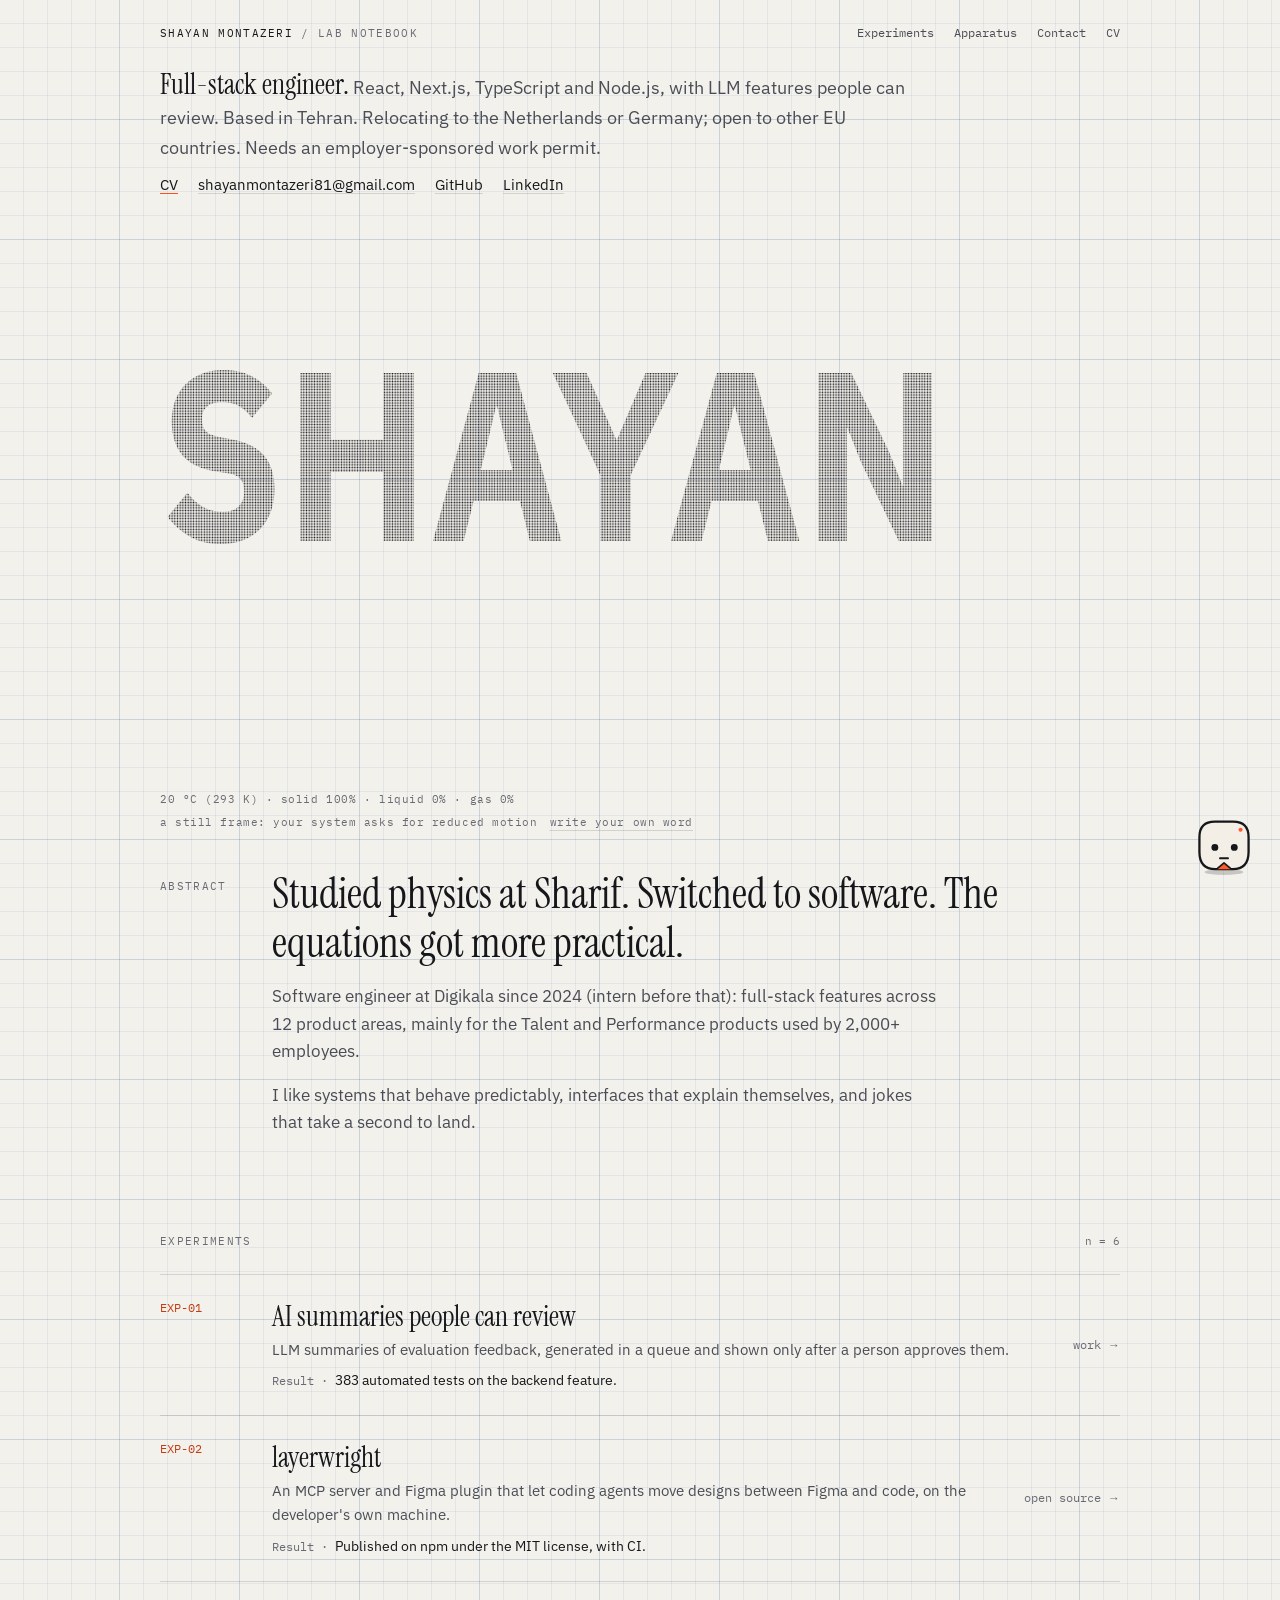
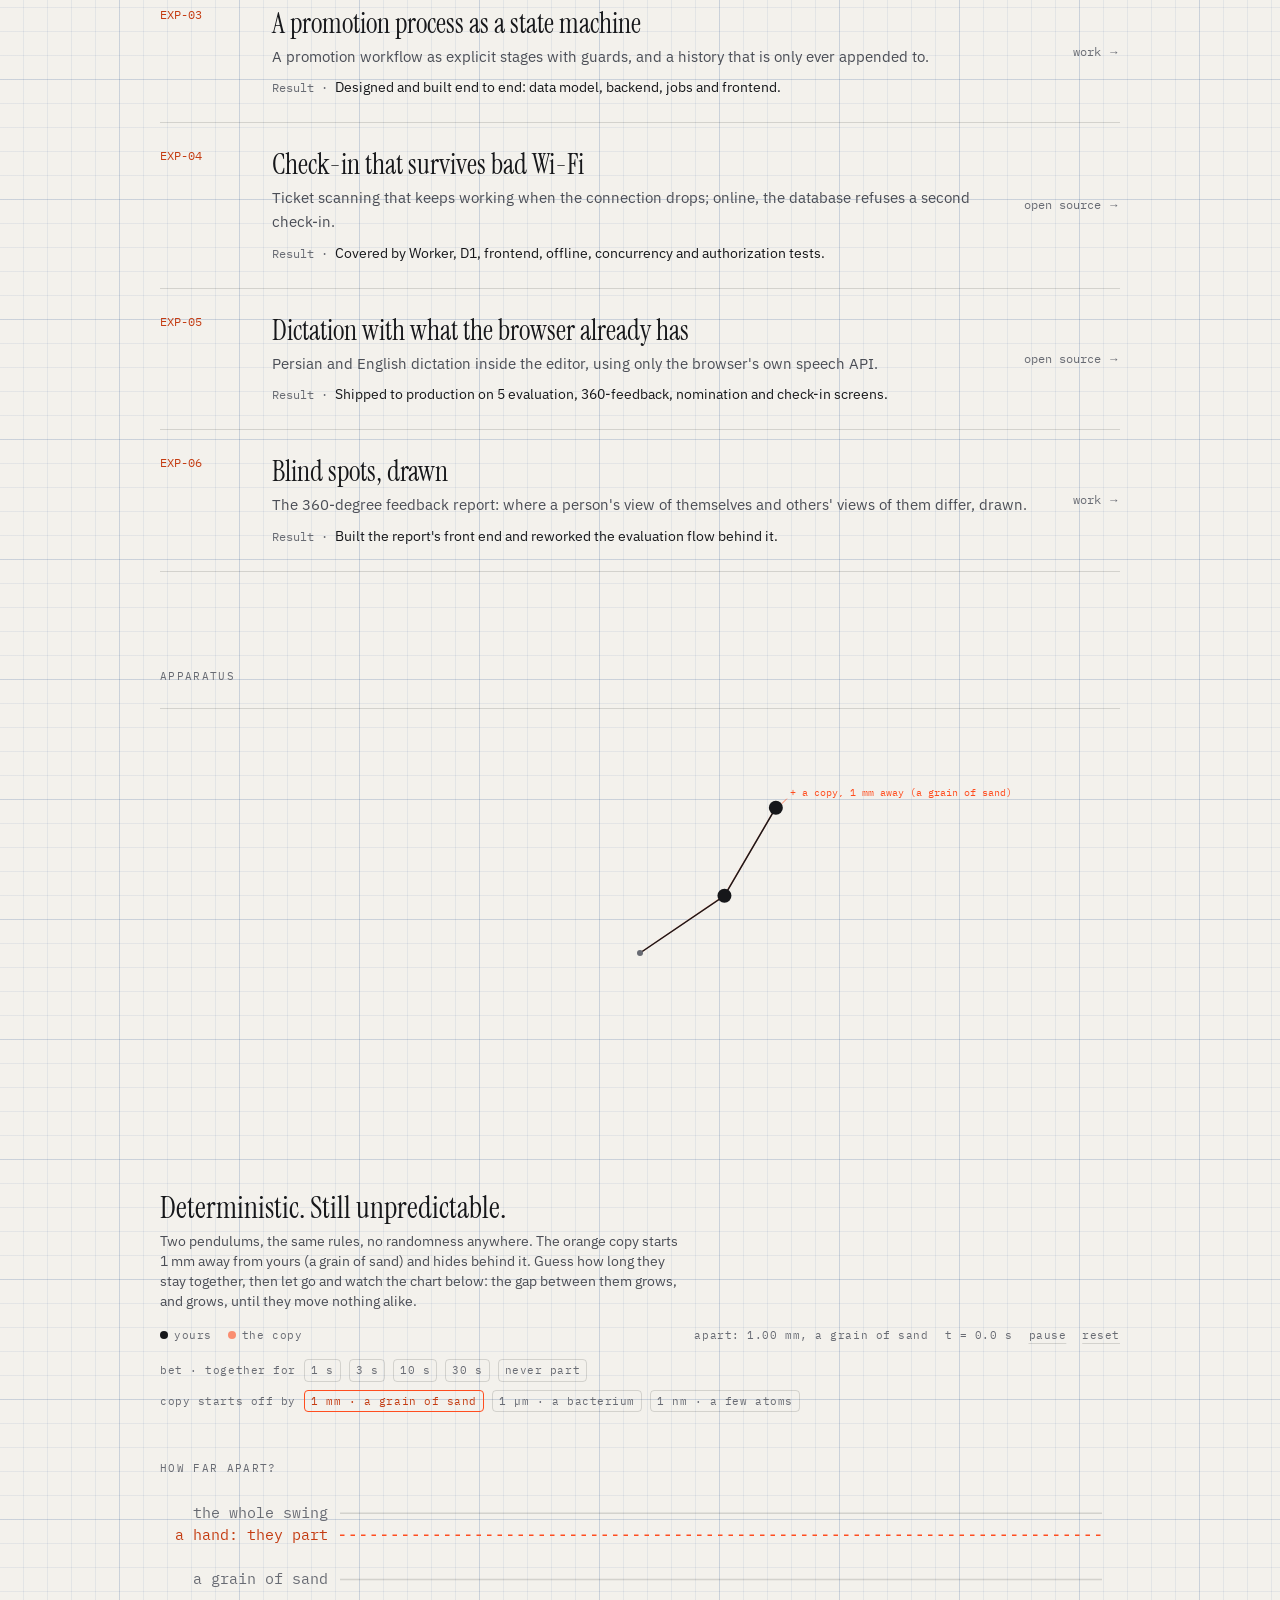
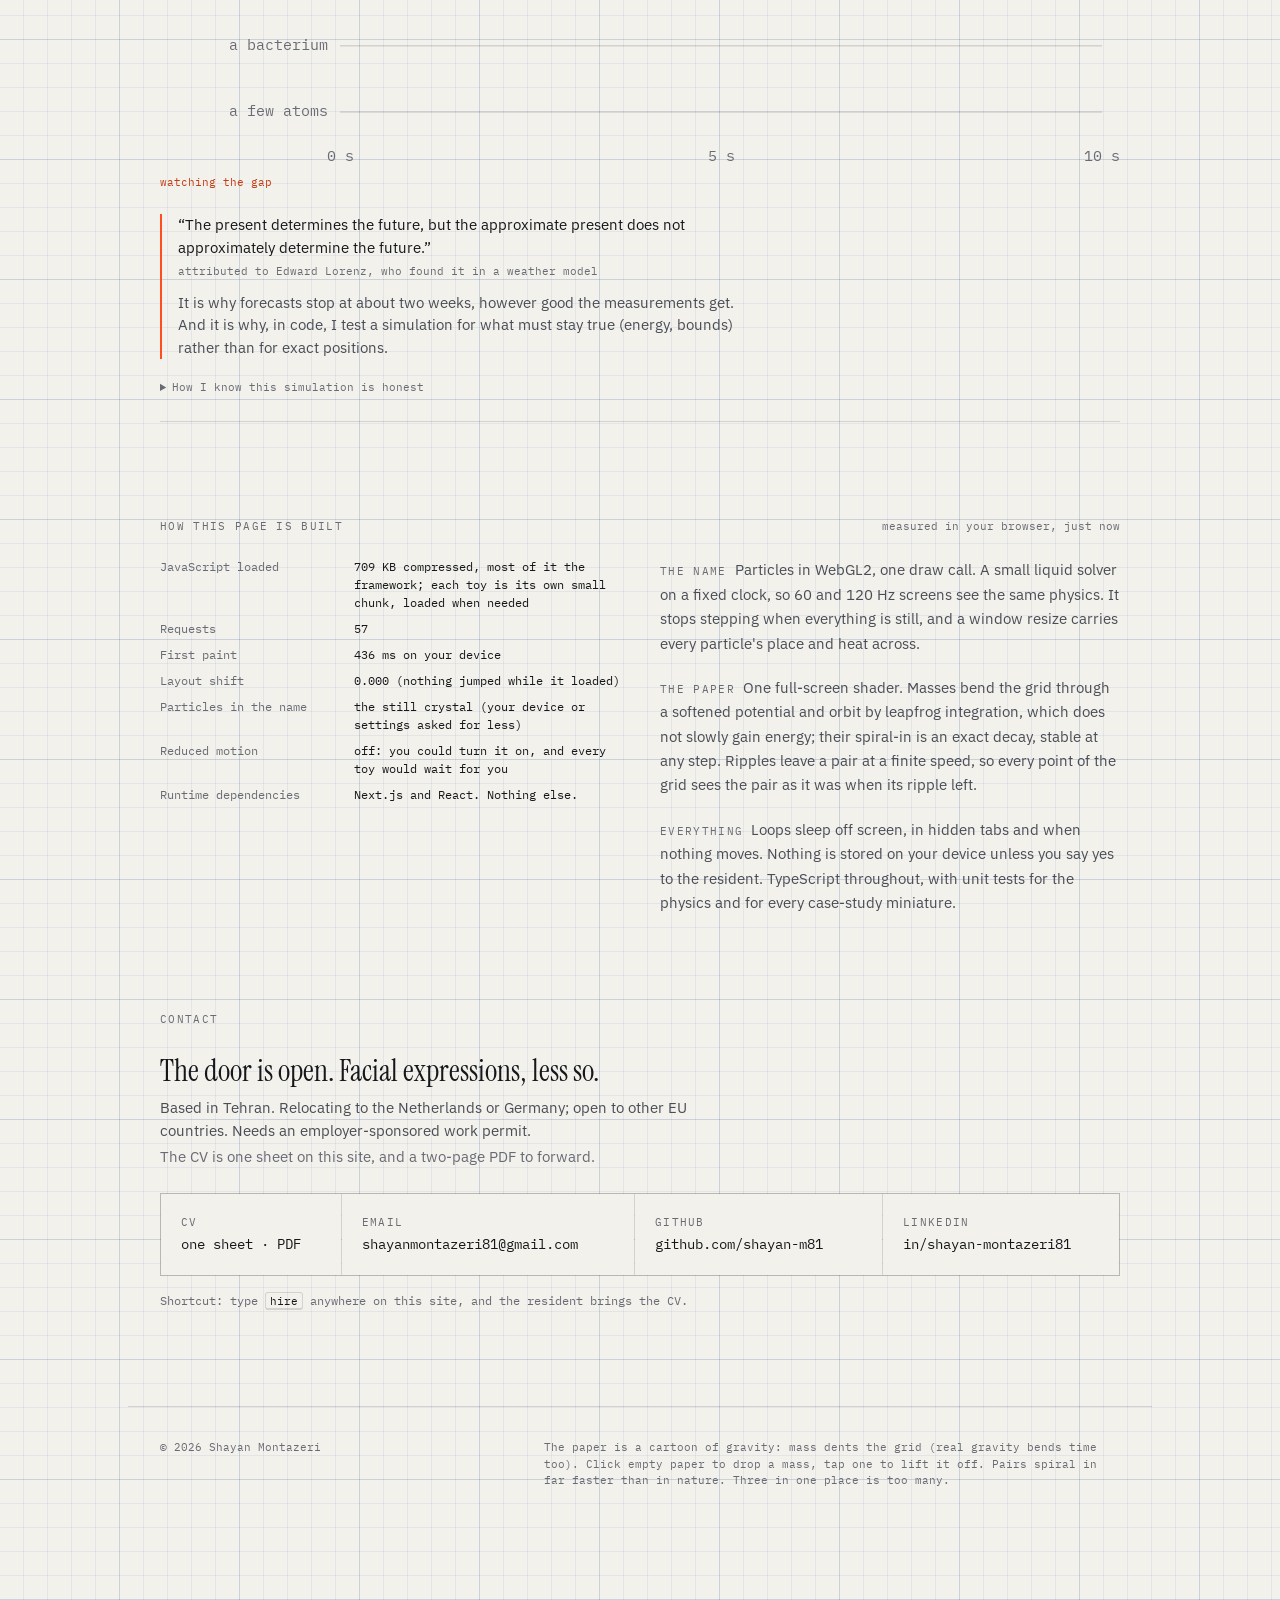
==== commit 74a43890: "Site build 2026-11-19 (ab59e8a)" ====
--- a/index.html
+++ b/index.html
@@ -1 +1 @@
-<!DOCTYPE html><html lang="en" class="sans_8cfd366e-module__dZOgLq__variable mono_6d2b035-module__jGFyya__variable display_9079dc59-module__O7WTVq__variable"><head><meta charSet="utf-8"/><meta name="viewport" content="width=device-width, initial-scale=1"/><link rel="preload" href="/_next/static/media/ibm_plex_mono_latin_400_normal.p.15bn-bt6r468-.woff2" as="font" crossorigin="" type="font/woff2"/><link rel="preload" href="/_next/static/media/ibm_plex_sans_latin_400_normal-s.p.0l-vv37ssd90w.woff2" as="font" crossorigin="" type="font/woff2"/><link rel="preload" href="/_next/static/media/ibm_plex_sans_latin_700_normal-s.p.0~z9rsupns3rv.woff2" as="font" crossorigin="" type="font/woff2"/><link rel="preload" href="/_next/static/media/instrument_serif_latin_400_normal-s.p.16egmc1t~e81l.woff2" as="font" crossorigin="" type="font/woff2"/><link rel="stylesheet" href="/_next/static/chunks/09w.nvbt72q1x.css" data-precedence="next"/><link rel="preload" as="script" fetchPriority="low" href="/_next/static/chunks/07iwn3dl.fn-..js"/><script src="/_next/static/chunks/07uz2g0_38qia.js" async=""></script><script src="/_next/static/chunks/08dypk6wl8mhd.js" async=""></script><script src="/_next/static/chunks/07lhk_q6pmm3r.js" async=""></script><script src="/_next/static/chunks/turbopack-0zt7ewqba6dx..js" async=""></script><script src="/_next/static/chunks/05eczhrnxafxw.js" async=""></script><script src="/_next/static/chunks/0d3shmwh5_nmn.js" async=""></script><script src="/_next/static/chunks/0~mfedjryplpo.js" async=""></script><script src="/_next/static/chunks/0tjwuhq98wcsj.js" async=""></script><script src="/_next/static/chunks/14i03lhef1tc6.js" async=""></script><meta name="next-size-adjust" content=""/><meta name="theme-color" content="#f3f1ec" media="(prefers-color-scheme: light)"/><meta name="theme-color" content="#0d0e10" media="(prefers-color-scheme: dark)"/><title>Shayan Montazeri — lab notebook</title><meta name="description" content="Software engineer who studied physics. I build full-stack product features with React, Next.js, TypeScript and Node.js, including LLM features that have to be dependable."/><link rel="author" href="/humans.txt"/><meta name="author" content="Shayan Montazeri"/><link rel="canonical" href="https://shayan-m81.github.io/"/><meta property="og:title" content="Shayan Montazeri — lab notebook"/><meta property="og:description" content="Software engineer who studied physics. I build full-stack product features with React, Next.js, TypeScript and Node.js, including LLM features that have to be dependable."/><meta property="og:url" content="https://shayan-m81.github.io/"/><meta property="og:image" content="https://shayan-m81.github.io/og.png"/><meta property="og:image:width" content="1200"/><meta property="og:image:height" content="630"/><meta property="og:image:alt" content="Shayan Montazeri: full-stack engineer. React, Next.js, TypeScript and Node.js, with LLM features people can review."/><meta property="og:type" content="website"/><meta name="twitter:card" content="summary_large_image"/><meta name="twitter:title" content="Shayan Montazeri — lab notebook"/><meta name="twitter:description" content="Software engineer who studied physics. I build full-stack product features with React, Next.js, TypeScript and Node.js, including LLM features that have to be dependable."/><meta name="twitter:image" content="https://shayan-m81.github.io/og.png"/><link rel="icon" href="/icon.svg?icon.17_fh_a4utl~5.svg" sizes="any" type="image/svg+xml"/><script src="/_next/static/chunks/03~yq9q893hmn.js" noModule=""></script></head><body><div hidden=""><!--$--><!--/$--></div><div class="intro " role="status" aria-label="Opening the lab notebook"><div class="intro-card"><svg viewBox="0 0 56 56" width="64" height="64" aria-hidden="true" class="intro-face"><ellipse cx="28" cy="52.5" rx="17" ry="2.6" fill="#000" opacity="0.18"/><path d="M20 8.5 H36 C45 8.5 49.5 13 49.5 22 V35 C49.5 45 45 50 35.5 50 H20.5 C11 50 6.5 45 6.5 35 V22 C6.5 13 11 8.5 20 8.5 Z" fill="#f4efe6" stroke="#16171a" stroke-width="2"/><path d="M21.5 50 L28 44.5 L34.5 50" fill="#ff5a2a" stroke="#16171a" stroke-width="1.4" stroke-linejoin="round"/><circle cx="42.5" cy="15.5" r="1.8" fill="#ff5a2a"/><ellipse cx="20" cy="31" rx="3" ry="3" fill="#16171a"/><ellipse cx="37" cy="31" rx="3" ry="3" fill="#16171a"/><path d="M24.5 40.5 L31.5 40.5" stroke="#16171a" stroke-width="1.7" stroke-linecap="round" fill="none"/></svg><p class="intro-label">Lab notebook · No. 1</p><p class="intro-name">Shayan Montazeri</p><ul class="intro-steps" aria-hidden="true"><li><span class="intro-mark">·</span>calibrating gravity</li><li><span class="intro-mark">·</span>building the name from particles</li><li><span class="intro-mark">·</span>waking the resident</li></ul><span class="intro-bar" aria-hidden="true"><span style="transform:scaleX(0.080)"></span></span></div></div><canvas aria-hidden="true" data-spacetime="true" class="pointer-events-none fixed inset-0 -z-10 h-lvh w-screen"></canvas><div aria-hidden="true" class="pointer-events-none fixed bottom-[84px] right-4 z-40 w-[136px] rounded-sm border border-rule bg-paper px-2 py-1.5 opacity-0 transition-opacity duration-500 has-[canvas[data-on=true]]:opacity-100 sm:bottom-[104px] sm:right-6"><span class="block font-mono text-[10px] tracking-wider text-ink-3">strain h(t)</span><canvas class="mt-1 block h-9 w-full"></canvas></div><a href="#main" class="skip-link">Skip to content</a><header class="mx-auto flex max-w-5xl flex-col gap-2 px-5 pt-6 sm:flex-row sm:items-center sm:justify-between sm:gap-6 sm:px-8"><a class="label !text-ink no-underline" href="/">Shayan Montazeri<!-- --> <span class="text-ink-3">/ lab notebook</span></a><nav class="flex gap-4 whitespace-nowrap font-mono text-[11px] text-ink-2 sm:gap-5 sm:text-[12px]"><a class="hover:text-ink" href="/#experiments">Experiments</a><a class="hover:text-ink" href="/#apparatus">Apparatus</a><a class="hover:text-ink" href="/#contact">Contact</a><a class="no-underline hover:text-ink" href="/cv/">CV</a><button type="button" class="text-signal-ink hover:text-ink">Tour</button></nav></header><div data-paper="true" class="overflow-x-clip"><main id="main" class="mx-auto max-w-5xl px-5 sm:px-8"><section aria-labelledby="who" class="pt-6"><h1 id="who" class="max-w-3xl text-[17px] leading-relaxed text-ink-2 sm:text-lg"><span class="sr-only">Shayan Montazeri<!-- -->, </span><span class="font-display text-2xl text-ink sm:text-[28px]">Full-stack engineer<!-- -->.</span> <!-- -->React, Next.js, TypeScript and Node.js, with LLM features people can review.<!-- --> <span class="text-ink-2">Based in Tehran. Relocating to the Netherlands or Germany; open to other EU countries. Needs an employer-sponsored work permit.</span></h1><p class="mt-3 flex flex-wrap gap-x-5 gap-y-1 text-[15px]"><a class="text-ink underline decoration-signal underline-offset-4" href="/cv/">CV</a><a href="mailto:shayanmontazeri81@gmail.com" class="text-ink underline decoration-rule underline-offset-4 hover:decoration-signal">shayanmontazeri81@gmail.com</a><a href="https://github.com/shayan-m81" target="_blank" rel="noopener noreferrer" class="text-ink underline decoration-rule underline-offset-4 hover:decoration-signal">GitHub</a><a href="https://www.linkedin.com/in/shayan-montazeri81" target="_blank" rel="noopener noreferrer" class="text-ink underline decoration-rule underline-offset-4 hover:decoration-signal">LinkedIn</a></p><div><div class="relative"><div role="img" data-tour="name" aria-label="The name SHAYAN, drawn as a crystal of particles" class="relative h-[clamp(260px,40vh,340px)] w-full touch-pan-y select-none sm:h-[58vh] sm:min-h-[300px]"><svg viewBox="0 0 1000 300" preserveAspectRatio="xMidYMid meet" aria-hidden="true" class="absolute inset-0 h-full w-full text-ink transition-opacity duration-300 opacity-100"><defs><pattern id="lattice" width="2.8" height="2.8" patternUnits="userSpaceOnUse"><circle cx="1.4" cy="1.4" r="0.868" fill="currentColor"></circle></pattern></defs><text x="0" y="237" textLength="820" lengthAdjust="spacingAndGlyphs" font-size="250" font-weight="700" fill="url(#lattice)" class="font-sans">SHAYAN</text></svg><canvas aria-hidden="true" class="pointer-events-none absolute -z-[1]" style="inset:-48px;width:calc(100% + 96px);height:calc(100% + 96px)"></canvas><canvas aria-hidden="true" class="hero-fx pointer-events-none absolute -z-[1]" style="inset:-96px;width:calc(100% + 192px);height:calc(100% + 192px)"></canvas></div><div data-tour="thermostat" class="thermostat"><span aria-hidden="true" class="thermostat-tube"></span><span aria-hidden="true" class="thermostat-bulb"></span><div role="radiogroup" aria-label="Temperature"><button type="button" role="radio" aria-checked="true" aria-label="room, 20 °C, 293 kelvin: solid" tabindex="0" class="thermostat-stop" style="--t:0.0000"><span aria-hidden="true" class="thermostat-tick"></span><span aria-hidden="true" class="thermostat-label"><span class="thermostat-name">room</span>20 °C</span></button><button type="button" role="radio" aria-checked="false" aria-label="solder melts, 180 °C, 450 kelvin: the first letters melt" tabindex="-1" class="thermostat-stop" style="--t:0.2500"><span aria-hidden="true" class="thermostat-tick"></span><span aria-hidden="true" class="thermostat-label"><span class="thermostat-name">solder melts</span>180 °C</span></button><button type="button" role="radio" aria-checked="false" aria-label="pizza oven, 400 °C, 670 kelvin: liquid" tabindex="-1" class="thermostat-stop" style="--t:0.5000"><span aria-hidden="true" class="thermostat-tick"></span><span aria-hidden="true" class="thermostat-label"><span class="thermostat-name">pizza oven</span>400 °C</span></button><button type="button" role="radio" aria-checked="false" aria-label="glows red, 730 °C, 1000 kelvin: liquid, glowing" tabindex="-1" class="thermostat-stop" style="--t:0.7500"><span aria-hidden="true" class="thermostat-tick"></span><span aria-hidden="true" class="thermostat-label"><span class="thermostat-name">glows red</span>730 °C</span></button><button type="button" role="radio" aria-checked="false" aria-label="almost lava, 980 °C, 1250 kelvin: boiling away" tabindex="-1" class="thermostat-stop" style="--t:1.0000"><span aria-hidden="true" class="thermostat-tick"></span><span aria-hidden="true" class="thermostat-label"><span class="thermostat-name">almost lava</span>980 °C</span></button></div><span aria-hidden="true" class="thermostat-knob"></span></div></div><div aria-hidden="false" class="hero-controls mt-3 font-mono text-[11px] "><div role="toolbar" aria-label="Tools for the name" class="flex flex-nowrap items-center gap-2"><button type="button" aria-pressed="false" class="hero-tool"><svg viewBox="0 0 16 16" aria-hidden="true" class="h-3.5 w-3.5"><path d="M4 9V4.5a1 1 0 0 1 2 0V8m0-4.5V3a1 1 0 0 1 2 0v5m0-4a1 1 0 0 1 2 0v4.5m0-3a1 1 0 0 1 2 0V10a5 5 0 0 1-5 5H7.5A4 4 0 0 1 4 13L2.4 10a1 1 0 0 1 1.6-1.2L5 10" fill="none" stroke="currentColor" stroke-width="1.3" stroke-linecap="round" stroke-linejoin="round"></path></svg>hand</button><button type="button" aria-pressed="true" class="hero-tool hero-tool-on"><svg viewBox="0 0 16 16" aria-hidden="true" class="h-3.5 w-3.5"><path d="M8 1.5c.5 2.5 3.5 3.8 3.5 7.2A3.5 3.5 0 0 1 8 12.2a3.5 3.5 0 0 1-3.5-3.5C4.5 6.5 6 6 6 4c1 .8 1.3 1.8 1.2 2.7C8.3 5.6 8.3 3.5 8 1.5ZM8 12.2V15" fill="none" stroke="currentColor" stroke-width="1.3" stroke-linecap="round" stroke-linejoin="round"></path></svg>blowtorch</button><button type="button" aria-pressed="false" class="hero-tool"><svg viewBox="0 0 16 16" aria-hidden="true" class="h-3.5 w-3.5"><path d="M8 1v14M2 4.5l12 7M2 11.5l12-7M6 2.5 8 4l2-1.5M6 13.5 8 12l2 1.5" fill="none" stroke="currentColor" stroke-width="1.3" stroke-linecap="round" stroke-linejoin="round"></path></svg>freeze spray</button></div><p class="mt-1.5 truncate text-ink-3">about 1300 °C at the tip: melts, then boils<!-- --> · esc puts it down</p></div><div class="pointer-events-none mt-3 flex flex-col items-start gap-1.5 font-mono text-[11px] tracking-wider text-ink-3"><span>20 °C (293 K) · solid 100% · liquid 0% · gas 0%</span><span class="flex flex-wrap items-center gap-x-3"><span>pick a temperature, or a tool and press on the name</span><span class="pointer-events-auto flex gap-3"><button type="button" class="underline decoration-rule underline-offset-4 hover:text-ink">write your own word</button></span></span></div></div><div class="mt-10 grid gap-8 sm:grid-cols-[88px_1fr] sm:gap-6"><span class="label pt-2">Abstract</span><div class="space-y-4" data-tour="abstract"><p class="font-display text-3xl leading-[1.15] sm:text-[42px]">Studied physics at Sharif. Switched to software. The equations got more practical.</p><p class="max-w-2xl text-[17px] leading-relaxed text-ink-2">Software engineer at Digikala since 2024 (intern before that): full-stack features across 12 product areas, mainly for the Talent and Performance products used by 2,000+ employees.</p><p class="max-w-2xl text-[17px] leading-relaxed text-ink-2">I like systems that behave predictably, interfaces that explain themselves, and jokes that take a second to land.</p></div></div></section><section id="experiments" aria-labelledby="exp-title" class="mt-24 scroll-mt-8" data-tour="experiments"><div class="mb-6 flex items-baseline justify-between"><h2 id="exp-title" class="label">Experiments</h2><span class="font-mono text-[11px] text-ink-3">n = <!-- -->6</span></div><ol class="divide-y divide-rule border-y border-rule"><li><a class="group grid gap-2 py-6 no-underline sm:grid-cols-[88px_1fr_auto] sm:gap-6" href="/experiments/ai-summaries/"><span class="font-mono text-[12px] text-signal-ink">EXP-01</span><span><span class="block font-display text-2xl leading-tight text-ink transition-colors group-hover:text-signal-ink sm:text-[28px]">AI summaries people can review</span><span class="mt-1 block text-[15px] leading-relaxed text-ink-2">LLM summaries of evaluation feedback, generated in a queue and shown only after a person approves them.</span><span class="mt-2 block text-[14px] text-ink"><span class="font-mono text-[12px] text-ink-3">Result · </span>383 automated tests on the backend feature.</span></span><span class="hidden self-center font-mono text-[12px] text-ink-3 sm:block">work<!-- --> →</span></a></li><li><a class="group grid gap-2 py-6 no-underline sm:grid-cols-[88px_1fr_auto] sm:gap-6" href="/experiments/layerwright/"><span class="font-mono text-[12px] text-signal-ink">EXP-02</span><span><span class="block font-display text-2xl leading-tight text-ink transition-colors group-hover:text-signal-ink sm:text-[28px]">layerwright</span><span class="mt-1 block text-[15px] leading-relaxed text-ink-2">An MCP server and Figma plugin that let coding agents move designs between Figma and code, on the developer&#x27;s own machine.</span><span class="mt-2 block text-[14px] text-ink"><span class="font-mono text-[12px] text-ink-3">Result · </span>Published on npm under the MIT license, with CI.</span></span><span class="hidden self-center font-mono text-[12px] text-ink-3 sm:block">open source<!-- --> →</span></a></li><li><a class="group grid gap-2 py-6 no-underline sm:grid-cols-[88px_1fr_auto] sm:gap-6" href="/experiments/promotion-state-machine/"><span class="font-mono text-[12px] text-signal-ink">EXP-03</span><span><span class="block font-display text-2xl leading-tight text-ink transition-colors group-hover:text-signal-ink sm:text-[28px]">A promotion process as a state machine</span><span class="mt-1 block text-[15px] leading-relaxed text-ink-2">A promotion workflow as explicit stages with guards, and a history that is only ever appended to.</span><span class="mt-2 block text-[14px] text-ink"><span class="font-mono text-[12px] text-ink-3">Result · </span>Designed and built end to end: data model, backend, jobs and frontend.</span></span><span class="hidden self-center font-mono text-[12px] text-ink-3 sm:block">work<!-- --> →</span></a></li><li><a class="group grid gap-2 py-6 no-underline sm:grid-cols-[88px_1fr_auto] sm:gap-6" href="/experiments/offline-check-in/"><span class="font-mono text-[12px] text-signal-ink">EXP-04</span><span><span class="block font-display text-2xl leading-tight text-ink transition-colors group-hover:text-signal-ink sm:text-[28px]">Check-in that survives bad Wi-Fi</span><span class="mt-1 block text-[15px] leading-relaxed text-ink-2">Ticket scanning that keeps working when the connection drops; online, the database refuses a second check-in.</span><span class="mt-2 block text-[14px] text-ink"><span class="font-mono text-[12px] text-ink-3">Result · </span>Covered by Worker, D1, frontend, offline, concurrency and authorization tests.</span></span><span class="hidden self-center font-mono text-[12px] text-ink-3 sm:block">open source<!-- --> →</span></a></li><li><a class="group grid gap-2 py-6 no-underline sm:grid-cols-[88px_1fr_auto] sm:gap-6" href="/experiments/persian-dictation/"><span class="font-mono text-[12px] text-signal-ink">EXP-05</span><span><span class="block font-display text-2xl leading-tight text-ink transition-colors group-hover:text-signal-ink sm:text-[28px]">Dictation with what the browser already has</span><span class="mt-1 block text-[15px] leading-relaxed text-ink-2">Persian and English dictation inside the editor, using only the browser&#x27;s own speech API.</span><span class="mt-2 block text-[14px] text-ink"><span class="font-mono text-[12px] text-ink-3">Result · </span>Shipped to production on 5 evaluation, 360-feedback, nomination and check-in screens.</span></span><span class="hidden self-center font-mono text-[12px] text-ink-3 sm:block">open source<!-- --> →</span></a></li><li><a class="group grid gap-2 py-6 no-underline sm:grid-cols-[88px_1fr_auto] sm:gap-6" href="/experiments/360-report/"><span class="font-mono text-[12px] text-signal-ink">EXP-06</span><span><span class="block font-display text-2xl leading-tight text-ink transition-colors group-hover:text-signal-ink sm:text-[28px]">Blind spots, drawn</span><span class="mt-1 block text-[15px] leading-relaxed text-ink-2">The 360-degree feedback report: where a person&#x27;s view of themselves and others&#x27; views of them differ, drawn.</span><span class="mt-2 block text-[14px] text-ink"><span class="font-mono text-[12px] text-ink-3">Result · </span>Built the report&#x27;s front end and reworked the evaluation flow behind it.</span></span><span class="hidden self-center font-mono text-[12px] text-ink-3 sm:block">work<!-- --> →</span></a></li></ol></section><section id="apparatus" aria-labelledby="app-title" class="mt-24 scroll-mt-8" data-tour="apparatus"><h2 id="app-title" class="label mb-6">Apparatus</h2><div><figure class="relative border-y border-rule py-6"><div class="h-[380px] w-full sm:h-[440px]" aria-hidden="true"></div><figcaption class="mt-4"><p class="font-display text-2xl leading-tight sm:text-3xl">Deterministic. Still unpredictable.</p><p class="mt-1 max-w-prose text-sm text-ink-2">Two pendulums, the same equations. The orange copy starts 0.001 rad further round and hides behind yours until they part. Drag a bob to choose a start, bet how long they stay together, then release.</p></figcaption></figure></div></section><section id="built" aria-labelledby="built-title" class="mt-24 scroll-mt-8" data-tour="built"><div class="mb-6 flex flex-wrap items-baseline justify-between gap-2"><h2 id="built-title" class="label">How this page is built</h2><span class="font-mono text-[11px] text-ink-3">measured in your browser, just now</span></div><div class="grid gap-10 lg:grid-cols-[1fr_1fr]"><dl class="grid content-start gap-x-6 gap-y-2 font-mono text-[12px] sm:grid-cols-[170px_1fr]"><div class="contents"><dt class="text-ink-3">JavaScript loaded</dt><dd class="text-ink">measuring…</dd></div><div class="contents"><dt class="text-ink-3">Requests</dt><dd class="text-ink">measuring…</dd></div><div class="contents"><dt class="text-ink-3">First paint</dt><dd class="text-ink">measuring…</dd></div><div class="contents"><dt class="text-ink-3">Layout shift</dt><dd class="text-ink">measuring…</dd></div><div class="contents"><dt class="text-ink-3">Particles in the name</dt><dd class="text-ink">the still crystal (your device or settings asked for less)</dd></div><div class="contents"><dt class="text-ink-3">Reduced motion</dt><dd class="text-ink">…</dd></div><div class="contents"><dt class="text-ink-3">Runtime dependencies</dt><dd class="text-ink">Next.js and React. Nothing else.</dd></div></dl><div class="grid gap-5 text-[15px] leading-relaxed text-ink-2"><p><span class="label mr-2">The name</span>Particles in WebGL2, one draw call. A small liquid solver on a fixed clock, so 60 and 120 Hz screens see the same physics. It stops stepping when everything is still, and a window resize carries every particle&#x27;s place and heat across.</p><p><span class="label mr-2">The paper</span>One full-screen shader. Masses bend the grid through a softened potential and orbit by leapfrog integration, which does not slowly gain energy; their spiral-in is an exact decay, stable at any step. Ripples leave a pair at a finite speed, so every point of the grid sees the pair as it was when its ripple left.</p><p><span class="label mr-2">Everything</span>Loops sleep off screen, in hidden tabs and when nothing moves. Nothing is stored on your device unless you say yes to the resident. TypeScript throughout, with unit tests for the physics and for every case-study miniature.</p></div></div></section><section id="contact" aria-labelledby="contact-title" class="mt-24 scroll-mt-8" data-tour="contact"><h2 id="contact-title" class="label mb-6">Contact</h2><p class="max-w-xl font-display text-3xl leading-tight">The door is open. Facial expressions, less so.</p><p class="mt-2 max-w-xl text-[15px] text-ink-2">Based in Tehran. Relocating to the Netherlands or Germany; open to other EU countries. Needs an employer-sponsored work permit.</p><p class="mb-6 mt-1 max-w-xl text-[15px] text-ink-3">The CV is one sheet on this site, and a two-page PDF to forward.</p><ul class="grid gap-px overflow-hidden border border-rule bg-rule sm:grid-cols-2 lg:grid-cols-[0.8fr_1.3fr_1.1fr_1.05fr]"><li class="bg-paper"><a href="/cv/" class="block px-5 py-5 no-underline transition-colors hover:bg-paper-2"><span class="label block">CV</span><span class="mt-1 block font-mono text-[14px] text-ink [overflow-wrap:anywhere]">one sheet · PDF</span></a></li><li class="bg-paper"><a href="mailto:shayanmontazeri81@gmail.com" class="block px-5 py-5 no-underline transition-colors hover:bg-paper-2"><span class="label block">Email</span><span class="mt-1 block font-mono text-[14px] text-ink [overflow-wrap:anywhere]">shayanmontazeri81@gmail.com</span></a></li><li class="bg-paper"><a href="https://github.com/shayan-m81" target="_blank" rel="noopener noreferrer" class="block px-5 py-5 no-underline transition-colors hover:bg-paper-2"><span class="label block">GitHub</span><span class="mt-1 block font-mono text-[14px] text-ink [overflow-wrap:anywhere]">github.com/shayan-m81</span></a></li><li class="bg-paper"><a href="https://www.linkedin.com/in/shayan-montazeri81" target="_blank" rel="noopener noreferrer" class="block px-5 py-5 no-underline transition-colors hover:bg-paper-2"><span class="label block">LinkedIn</span><span class="mt-1 block font-mono text-[14px] text-ink [overflow-wrap:anywhere]">in/shayan-montazeri81</span></a></li></ul><p class="keyboard-only mt-4 font-mono text-[12px] text-ink-3">Shortcut: type <kbd>hire</kbd> anywhere on this site, and the resident brings the CV.</p></section><!--$--><!--/$--></main></div><footer class="mx-auto mt-24 flex max-w-5xl flex-wrap justify-between gap-2 border-t border-rule px-5 py-8 font-mono text-[11px] text-ink-3 sm:px-8"><span>© <!-- -->2026<!-- --> <!-- -->Shayan Montazeri</span><span class="max-w-xl">The paper is a cartoon of gravity: mass dents the grid (real gravity bends time too). Click empty paper to drop a mass, tap one to lift it off. Pairs spiral in far faster than in nature. Three in one place is too many.</span></footer><div class="resident-dock fixed bottom-4 right-4 z-40 flex items-end gap-2 sm:bottom-6 sm:right-6"><div aria-live="polite" class="pointer-events-none max-w-[288px]"></div><div class="relative"><span role="tooltip" id="resident-tip" class="resident-bubble resident-tip absolute bottom-full right-0 mb-2 w-[248px]"><span class="mb-1.5 block min-h-[1.375em] text-[14px] leading-snug text-ink"></span><svg viewBox="0 0 100 60" aria-hidden="true" class="mb-1 h-9 w-full text-ink"><path d="M 15.36 34.00 A 40 40 0 0 1 84.64 34.00" fill="none" stroke="var(--rule)" stroke-width="1.5"></path><path d="M 33.73 17.46 A 40 40 0 0 1 43.33 14.56" fill="none" stroke="var(--ink-3)" stroke-width="4"></path><path d="M 76.77 24.27 A 40 40 0 0 1 84.64 34.00" fill="none" stroke="var(--signal)" stroke-width="4"></path><path d="M 13.63 33.00 L 10.16 31.00" stroke="var(--ink-3)" stroke-width="1"></path><path d="M 29.00 17.63 L 27.00 14.16" stroke="var(--ink-3)" stroke-width="1"></path><path d="M 50.00 12.00 L 50.00 8.00" stroke="var(--ink-3)" stroke-width="1"></path><path d="M 71.00 17.63 L 73.00 14.16" stroke="var(--ink-3)" stroke-width="1"></path><path d="M 86.37 33.00 L 89.84 31.00" stroke="var(--ink-3)" stroke-width="1"></path><line x1="50" y1="54" x2="50" y2="18" stroke="currentColor" stroke-width="1.5" stroke-linecap="round" transform="rotate(-16.800000000000004 50 54)"></line><circle cx="50" cy="54" r="2.5" fill="currentColor"></circle></svg><span class="block font-mono text-[11px] text-ink-2">Excitement level: within normal range. Found 0 of 13.</span></span><button type="button" popoverTarget="lab-menu" aria-label="The resident: open the lab menu" aria-describedby="resident-tip" class="resident-button block rounded-2xl transition duration-200 hover:-translate-y-0.5 "><span class="block "><svg viewBox="0 0 56 56" aria-hidden="true" class="resident-breathe h-14 w-14 sm:h-16 sm:w-16"><ellipse cx="28" cy="52.5" rx="17" ry="2.6" fill="#000" opacity="0.18"/><path d="M20 8.5 H36 C45 8.5 49.5 13 49.5 22 V35 C49.5 45 45 50 35.5 50 H20.5 C11 50 6.5 45 6.5 35 V22 C6.5 13 11 8.5 20 8.5 Z" fill="#f4efe6" stroke="#16171a" stroke-width="2"/><path d="M21.5 50 L28 44.5 L34.5 50" fill="#ff5a2a" stroke="#16171a" stroke-width="1.4" stroke-linejoin="round"/><circle cx="42.5" cy="15.5" r="1.8" fill="#ff5a2a"/><ellipse cx="20" cy="31" rx="3" ry="3" fill="#16171a"/><ellipse cx="37" cy="31" rx="3" ry="3" fill="#16171a"/><path d="M24.5 40.5 L31.5 40.5" stroke="#16171a" stroke-width="1.7" stroke-linecap="round" fill="none"/></svg></span></button><div id="lab-menu" popover="auto" role="dialog" aria-labelledby="lab-menu-title" class="lab-menu"><div class="lab-menu-scroll"><div class="flex items-start gap-3 p-3"><button type="button" aria-label="Poke the resident" class="resident-button shrink-0 rounded-xl"><span class="block "><svg viewBox="0 0 56 56" aria-hidden="true" class="h-14 w-14"><ellipse cx="28" cy="52.5" rx="17" ry="2.6" fill="#000" opacity="0.18"/><path d="M20 8.5 H36 C45 8.5 49.5 13 49.5 22 V35 C49.5 45 45 50 35.5 50 H20.5 C11 50 6.5 45 6.5 35 V22 C6.5 13 11 8.5 20 8.5 Z" fill="#f4efe6" stroke="#16171a" stroke-width="2"/><path d="M21.5 50 L28 44.5 L34.5 50" fill="#ff5a2a" stroke="#16171a" stroke-width="1.4" stroke-linejoin="round"/><circle cx="42.5" cy="15.5" r="1.8" fill="#ff5a2a"/><ellipse cx="20" cy="31" rx="3" ry="3" fill="#16171a"/><ellipse cx="37" cy="31" rx="3" ry="3" fill="#16171a"/><path d="M24.5 40.5 L31.5 40.5" stroke="#16171a" stroke-width="1.7" stroke-linecap="round" fill="none"/></svg></span></button><div class="min-w-0 flex-1"><p id="lab-menu-title" class="label">The resident · lab assistant</p><p class="mt-1 text-[14px] leading-snug text-ink"></p><p class="mt-1 font-mono text-[11px] text-ink-2">Excitement level: within normal range. Found 0 of 13.</p></div></div><div class="border-t border-rule px-2 pb-2 pt-2.5"><p class="label px-2 pb-1.5">Try something</p><div class="grid gap-0.5"><button type="button" class="lab-play"><span class="lab-play-icon"><svg viewBox="0 0 20 20" width="20" height="20" aria-hidden="true" fill="none" stroke="currentColor" stroke-width="1.5" stroke-linecap="round" stroke-linejoin="round"><ellipse cx="10" cy="11" rx="8" ry="2.6"></ellipse><path d="M4.6 9.4a5.6 5.4 0 0 1 10.8 0"></path><circle cx="10" cy="11" r="3.4" fill="currentColor" stroke="none"></circle></svg></span><span class="min-w-0"><span class="lab-play-title">Make a black hole</span><span class="lab-play-note">The page falls in. He copes.</span></span><span aria-hidden="true" class="lab-play-go">→</span></button></div></div><div class="grid grid-cols-3 gap-1.5 border-t border-rule p-2.5 font-mono text-[11px]"><button type="button" class="lab-tool"><svg viewBox="0 0 20 20" width="18" height="18" aria-hidden="true" fill="none" stroke="currentColor" stroke-width="1.5" stroke-linecap="round" stroke-linejoin="round"><path d="M5.5 2.5h6.5l3 3v12h-9.5z"></path><path d="M8 8.5h5M8 11.5h5M8 14.5h3"></path></svg><span>visit report</span></button><button type="button" class="lab-tool"><svg viewBox="0 0 20 20" width="18" height="18" aria-hidden="true" fill="none" stroke="currentColor" stroke-width="1.5" stroke-linecap="round" stroke-linejoin="round"><path d="M15.6 12.2a6 6 0 1 1-1.4-6.4"></path><path d="M15 2.8v3.6h-3.6"></path></svg><span>reset lab</span></button><button type="button" class="lab-tool" aria-pressed="true"><svg viewBox="0 0 20 20" width="18" height="18" aria-hidden="true" fill="none" stroke="currentColor" stroke-width="1.5" stroke-linecap="round" stroke-linejoin="round"><path d="M3.5 4.5h13v9h-7l-3.5 3v-3h-2.5z"></path></svg><span>hints on</span></button></div><p class="keyboard-only border-t border-rule px-3 py-2 font-mono text-[11px] text-ink-2">Type <kbd>hire</kbd>, <kbd>cv</kbd> or <kbd>email</kbd> anywhere: I fetch the paperwork.</p><details class="border-t border-rule"><summary class="cursor-pointer px-3 py-2.5 font-mono text-[11px] text-ink-2 hover:text-ink">lab log · <!-- -->0<!-- --> <!-- -->entries<!-- --> · <!-- -->found 0 of 13.</summary><ol role="log" aria-label="Lab log" class="space-y-1.5 px-3 pb-3 font-mono text-[11px] leading-relaxed"></ol><div class="space-y-2 border-t border-rule p-3 font-mono text-[10px] leading-relaxed text-ink-3"><p>Found 0 of 13.<!-- --> <!-- -->The rest: no spoilers. The tour knows where they are.</p><p>May I remember you next time? Only in this browser; nothing is sent anywhere.<!-- --> <button type="button" class="underline decoration-rule underline-offset-4 hover:text-ink">yes</button> <button type="button" class="underline decoration-rule underline-offset-4 hover:text-ink">no</button></p></div></details></div></div></div></div><script src="/_next/static/chunks/07iwn3dl.fn-..js" id="_R_" async=""></script><script>(self.__next_f=self.__next_f||[]).push([0])</script><script>self.__next_f.push([1,"1:\"$Sreact.fragment\"\n2:I[77087,[\"/_next/static/chunks/05eczhrnxafxw.js\",\"/_next/static/chunks/0d3shmwh5_nmn.js\",\"/_next/static/chunks/0~mfedjryplpo.js\"],\"Intro\"]\n3:I[92927,[\"/_next/static/chunks/05eczhrnxafxw.js\",\"/_next/static/chunks/0d3shmwh5_nmn.js\",\"/_next/static/chunks/0~mfedjryplpo.js\"],\"Spacetime\"]\n4:I[22016,[\"/_next/static/chunks/05eczhrnxafxw.js\",\"/_next/static/chunks/0d3shmwh5_nmn.js\",\"/_next/static/chunks/0~mfedjryplpo.js\",\"/_next/static/chunks/0tjwuhq98wcsj.js\",\"/_next/static/chunks/14i03lhef1tc6.js\"],\"\"]\n5:I[73438,[\"/_next/static/chunks/05eczhrnxafxw.js\",\"/_next/static/chunks/0d3shmwh5_nmn.js\",\"/_next/static/chunks/0~mfedjryplpo.js\"],\"Greeting\"]\n6:I[65828,[\"/_next/static/chunks/05eczhrnxafxw.js\",\"/_next/static/chunks/0d3shmwh5_nmn.js\",\"/_next/static/chunks/0~mfedjryplpo.js\"],\"SectionLink\"]\n7:I[18992,[\"/_next/static/chunks/05eczhrnxafxw.js\",\"/_next/static/chunks/0d3shmwh5_nmn.js\",\"/_next/static/chunks/0~mfedjryplpo.js\"],\"TourButton\"]\n8:I[39756,[\"/_next/static/chunks/05eczhrnxafxw.js\",\"/_next/static/chunks/0d3shmwh5_nmn.js\",\"/_next/static/chunks/0~mfedjryplpo.js\"],\"default\"]\n9:I[37457,[\"/_next/static/chunks/05eczhrnxafxw.js\",\"/_next/static/chunks/0d3shmwh5_nmn.js\",\"/_next/static/chunks/0~mfedjryplpo.js\"],\"default\"]\na:I[56280,[\"/_next/static/chunks/05eczhrnxafxw.js\",\"/_next/static/chunks/0d3shmwh5_nmn.js\",\"/_next/static/chunks/0~mfedjryplpo.js\"],\"Resident\"]\n17:I[68027,[\"/_next/static/chunks/05eczhrnxafxw.js\",\"/_next/static/chunks/0d3shmwh5_nmn.js\",\"/_next/static/chunks/0~mfedjryplpo.js\"],\"default\",1]\n:HL[\"/_next/static/chunks/09w.nvbt72q1x.css\",\"style\"]\n:HL[\"/_next/static/media/ibm_plex_mono_latin_400_normal.p.15bn-bt6r468-.woff2\",\"font\",{\"crossOrigin\":\"\",\"type\":\"font/woff2\"}]\n:HL[\"/_next/static/media/ibm_plex_sans_latin_400_normal-s.p.0l-vv37ssd90w.woff2\",\"font\",{\"crossOrigin\":\"\",\"type\":\"font/woff2\"}]\n:HL[\"/_next/static/media/ibm_plex_sans_latin_700_normal-s.p.0~z9rsupns3rv.woff2\",\"font\",{\"crossOrigin\":\"\",\"type\":\"font/woff2\"}]\n:HL[\"/_next/static/media/instrument_serif_latin_400_normal-s.p.16egmc1t~e81l.woff2\",\"font\",{\"crossOrigin\":\"\",\"type\":\"font/woff2\"}]\n"])</script><script>self.__next_f.push([1,"0:{\"P\":null,\"c\":[\"\",\"\"],\"q\":\"\",\"i\":false,\"f\":[[[\"\",{\"children\":[\"__PAGE__\",{}]},\"$undefined\",\"$undefined\",16],[[\"$\",\"$1\",\"c\",{\"children\":[[[\"$\",\"link\",\"0\",{\"rel\":\"stylesheet\",\"href\":\"/_next/static/chunks/09w.nvbt72q1x.css\",\"precedence\":\"next\",\"crossOrigin\":\"$undefined\",\"nonce\":\"$undefined\"}],[\"$\",\"script\",\"script-0\",{\"src\":\"/_next/static/chunks/05eczhrnxafxw.js\",\"async\":true,\"nonce\":\"$undefined\"}],[\"$\",\"script\",\"script-1\",{\"src\":\"/_next/static/chunks/0d3shmwh5_nmn.js\",\"async\":true,\"nonce\":\"$undefined\"}],[\"$\",\"script\",\"script-2\",{\"src\":\"/_next/static/chunks/0~mfedjryplpo.js\",\"async\":true,\"nonce\":\"$undefined\"}]],[\"$\",\"html\",null,{\"lang\":\"en\",\"className\":\"sans_8cfd366e-module__dZOgLq__variable mono_6d2b035-module__jGFyya__variable display_9079dc59-module__O7WTVq__variable\",\"children\":[\"$\",\"body\",null,{\"children\":[[\"$\",\"$L2\",null,{}],[\"$\",\"$L3\",null,{}],[\"$\",\"a\",null,{\"href\":\"#main\",\"className\":\"skip-link\",\"children\":\"Skip to content\"}],[\"$\",\"header\",null,{\"className\":\"mx-auto flex max-w-5xl flex-col gap-2 px-5 pt-6 sm:flex-row sm:items-center sm:justify-between sm:gap-6 sm:px-8\",\"children\":[[\"$\",\"$L4\",null,{\"href\":\"/\",\"className\":\"label !text-ink no-underline\",\"children\":[\"Shayan Montazeri\",\" \",[\"$\",\"span\",null,{\"className\":\"text-ink-3\",\"children\":\"/ lab notebook\"}],[\"$\",\"$L5\",null,{}]]}],[\"$\",\"nav\",null,{\"className\":\"flex gap-4 whitespace-nowrap font-mono text-[11px] text-ink-2 sm:gap-5 sm:text-[12px]\",\"children\":[[\"$\",\"$L6\",null,{\"id\":\"experiments\",\"className\":\"hover:text-ink\",\"children\":\"Experiments\"}],[\"$\",\"$L6\",null,{\"id\":\"apparatus\",\"className\":\"hover:text-ink\",\"children\":\"Apparatus\"}],[\"$\",\"$L6\",null,{\"id\":\"contact\",\"className\":\"hover:text-ink\",\"children\":\"Contact\"}],[\"$\",\"$L4\",null,{\"href\":\"/cv\",\"className\":\"no-underline hover:text-ink\",\"children\":\"CV\"}],[\"$\",\"$L7\",null,{\"className\":\"text-signal-ink hover:text-ink\"}]]}]]}],[\"$\",\"div\",null,{\"data-paper\":true,\"className\":\"overflow-x-clip\",\"children\":[\"$\",\"main\",null,{\"id\":\"main\",\"className\":\"mx-auto max-w-5xl px-5 sm:px-8\",\"children\":[\"$\",\"$L8\",null,{\"parallelRouterKey\":\"children\",\"error\":\"$undefined\",\"errorStyles\":\"$undefined\",\"errorScripts\":\"$undefined\",\"template\":[\"$\",\"$L9\",null,{}],\"templateStyles\":\"$undefined\",\"templateScripts\":\"$undefined\",\"notFound\":[[\"$\",\"section\",null,{\"className\":\"py-32\",\"children\":[[\"$\",\"p\",null,{\"className\":\"font-mono text-[12px] text-signal-ink\",\"children\":\"EXP-404\"}],[\"$\",\"h1\",null,{\"className\":\"mt-3 font-display text-5xl leading-tight\",\"children\":\"This experiment failed successfully.\"}],[\"$\",\"p\",null,{\"className\":\"mt-4 text-ink-2\",\"children\":\"The page you measured does not exist. The error bars were large.\"}],[\"$\",\"$L4\",null,{\"href\":\"/\",\"className\":\"mt-8 inline-block font-mono text-[13px] text-ink\",\"children\":\"← back to the notebook\"}]]}],[]],\"forbidden\":\"$undefined\",\"unauthorized\":\"$undefined\"}]}]}],[\"$\",\"footer\",null,{\"className\":\"mx-auto mt-24 flex max-w-5xl flex-wrap justify-between gap-2 border-t border-rule px-5 py-8 font-mono text-[11px] text-ink-3 sm:px-8\",\"children\":[[\"$\",\"span\",null,{\"children\":[\"© \",2026,\" \",\"Shayan Montazeri\"]}],[\"$\",\"span\",null,{\"className\":\"max-w-xl\",\"children\":\"The paper is a cartoon of gravity: mass dents the grid (real gravity bends time too). Click empty paper to drop a mass, tap one to lift it off. Pairs spiral in far faster than in nature. Three in one place is too many.\"}]]}],[\"$\",\"$La\",null,{}]]}]}]]}],{\"children\":[[\"$\",\"$1\",\"c\",{\"children\":[[[\"$\",\"section\",null,{\"aria-labelledby\":\"who\",\"className\":\"pt-6\",\"children\":[[\"$\",\"h1\",null,{\"id\":\"who\",\"className\":\"max-w-3xl text-[17px] leading-relaxed text-ink-2 sm:text-lg\",\"children\":[[\"$\",\"span\",null,{\"className\":\"sr-only\",\"children\":[\"Shayan Montazeri\",\", \"]}],[\"$\",\"span\",null,{\"className\":\"font-display text-2xl text-ink sm:text-[28px]\",\"children\":[\"Full-stack engineer\",\".\"]}],\" \",\"React, Next.js, TypeScript and Node.js, with LLM features people can review.\",\" \",[\"$\",\"span\",null,{\"className\":\"text-ink-2\",\"children\":\"Based in Tehran. Relocating to the Netherlands or Germany; open to other EU countries. Needs an employer-sponsored work permit.\"}]]}],[\"$\",\"p\",null,{\"className\":\"mt-3 flex flex-wrap gap-x-5 gap-y-1 text-[15px]\",\"children\":[[\"$\",\"$L4\",null,{\"href\":\"/cv\",\"className\":\"text-ink underline decoration-signal underline-offset-4\",\"children\":\"CV\"}],[\"$\",\"a\",null,{\"href\":\"mailto:shayanmontazeri81@gmail.com\",\"className\":\"text-ink underline decoration-rule underline-offset-4 hover:decoration-signal\",\"children\":\"shayanmontazeri81@gmail.com\"}],\"$Lb\",\"$Lc\"]}],\"$Ld\",\"$Le\"]}],\"$Lf\",\"$L10\",\"$L11\",\"$L12\"],[\"$L13\",\"$L14\"],\"$L15\"]}],{},null,false,null]},null,false,null],\"$L16\",false]],\"m\":\"$undefined\",\"G\":[\"$17\",[\"$L18\"]],\"S\":true,\"h\":null,\"s\":\"$undefined\",\"l\":\"$undefined\",\"p\":\"$undefined\",\"d\":\"$undefined\",\"b\":\"L6ilwlQlUNOlqpkMZfkjw\"}\n"])</script><script>self.__next_f.push([1,"19:I[22293,[\"/_next/static/chunks/05eczhrnxafxw.js\",\"/_next/static/chunks/0d3shmwh5_nmn.js\",\"/_next/static/chunks/0~mfedjryplpo.js\",\"/_next/static/chunks/0tjwuhq98wcsj.js\",\"/_next/static/chunks/14i03lhef1tc6.js\"],\"MatterHero\"]\n1a:I[25490,[\"/_next/static/chunks/05eczhrnxafxw.js\",\"/_next/static/chunks/0d3shmwh5_nmn.js\",\"/_next/static/chunks/0~mfedjryplpo.js\",\"/_next/static/chunks/0tjwuhq98wcsj.js\",\"/_next/static/chunks/14i03lhef1tc6.js\"],\"ExperimentList\"]\n1b:I[50109,[\"/_next/static/chunks/05eczhrnxafxw.js\",\"/_next/static/chunks/0d3shmwh5_nmn.js\",\"/_next/static/chunks/0~mfedjryplpo.js\",\"/_next/static/chunks/0tjwuhq98wcsj.js\",\"/_next/static/chunks/14i03lhef1tc6.js\"],\"LazyPendulum\"]\n1c:I[25773,[\"/_next/static/chunks/05eczhrnxafxw.js\",\"/_next/static/chunks/0d3shmwh5_nmn.js\",\"/_next/static/chunks/0~mfedjryplpo.js\",\"/_next/static/chunks/0tjwuhq98wcsj.js\",\"/_next/static/chunks/14i03lhef1tc6.js\"],\"SpecSheet\"]\n1d:I[47015,[\"/_next/static/chunks/05eczhrnxafxw.js\",\"/_next/static/chunks/0d3shmwh5_nmn.js\",\"/_next/static/chunks/0~mfedjryplpo.js\",\"/_next/static/chunks/0tjwuhq98wcsj.js\",\"/_next/static/chunks/14i03lhef1tc6.js\"],\"ContactLinks\"]\n1e:I[97367,[\"/_next/static/chunks/05eczhrnxafxw.js\",\"/_next/static/chunks/0d3shmwh5_nmn.js\",\"/_next/static/chunks/0~mfedjryplpo.js\"],\"OutletBoundary\"]\n1f:\"$Sreact.suspense\"\n21:I[97367,[\"/_next/static/chunks/05eczhrnxafxw.js\",\"/_next/static/chunks/0d3shmwh5_nmn.js\",\"/_next/static/chunks/0~mfedjryplpo.js\"],\"ViewportBoundary\"]\n23:I[97367,[\"/_next/static/chunks/05eczhrnxafxw.js\",\"/_next/static/chunks/0d3shmwh5_nmn.js\",\"/_next/static/chunks/0~mfedjryplpo.js\"],\"MetadataBoundary\"]\nb:[\"$\",\"a\",null,{\"href\":\"https://github.com/shayan-m81\",\"target\":\"_blank\",\"rel\":\"noopener noreferrer\",\"className\":\"text-ink underline decoration-rule underline-offset-4 hover:decoration-signal\",\"children\":\"GitHub\"}]\nc:[\"$\",\"a\",null,{\"href\":\"https://www.linkedin.com/in/shayan-montazeri81\",\"target\":\"_blank\",\"rel\":\"noopener noreferrer\",\"className\":\"text-ink underline decoration-rule underline-offset-4 hover:decoration-signal\",\"children\":\"LinkedIn\"}]\nd:[\"$\",\"$L19\",null,{\"word\":\"SHAYAN\"}]\ne:[\"$\",\"div\",null,{\"className\":\"mt-10 grid gap-8 sm:grid-cols-[88px_1fr] sm:gap-6\",\"children\":[[\"$\",\"span\",null,{\"className\":\"label pt-2\",\"children\":\"Abstract\"}],[\"$\",\"div\",null,{\"className\":\"space-y-4\",\"data-tour\":\"abstract\",\"children\":[[\"$\",\"p\",\"Studied physics at Sharif. Switched to software. The equations got more practical.\",{\"className\":\"font-display text-3xl leading-[1.15] sm:text-[42px]\",\"children\":\"Studied physics at Sharif. Switched to software. The equations got more practical.\"}],[\"$\",\"p\",\"Software engineer at Digikala since 2024 (intern before that): full-stack features across 12 product areas, mainly for the Talent and Performance products used by 2,000+ employees.\",{\"className\":\"max-w-2xl text-[17px] leading-relaxed text-ink-2\",\"children\":\"Software engineer at Digikala since 2024 (intern before that): full-stack features across 12 product areas, mainly for the Talent and Performance products used by 2,000+ employees.\"}],[\"$\",\"p\",\"I like systems that behave predictably, interfaces that explain themselves, and jokes that take a second to land.\",{\"className\":\"max-w-2xl text-[17px] leading-relaxed text-ink-2\",\"children\":\"I like systems that behave predictably, interfaces that explain themselves, and jokes that take a second to land.\"}]]}]]}]\n"])</script><script>self.__next_f.push([1,"f:[\"$\",\"section\",null,{\"id\":\"experiments\",\"aria-labelledby\":\"exp-title\",\"className\":\"mt-24 scroll-mt-8\",\"data-tour\":\"experiments\",\"children\":[[\"$\",\"div\",null,{\"className\":\"mb-6 flex items-baseline justify-between\",\"children\":[[\"$\",\"h2\",null,{\"id\":\"exp-title\",\"className\":\"label\",\"children\":\"Experiments\"}],[\"$\",\"span\",null,{\"className\":\"font-mono text-[11px] text-ink-3\",\"children\":[\"n = \",6]}]]}],[\"$\",\"$L1a\",null,{\"items\":[{\"slug\":\"ai-summaries\",\"summary\":\"LLM summaries of evaluation feedback, generated in a queue and shown only after a person approves them.\",\"part\":\"Sole author of the backend (8 endpoints, 3 data models); also built its admin generation and approval screens.\",\"decision\":{\"decided\":\"Generate summaries through the existing job queue, and publish one only after a person approves it.\",\"cost\":\"Summaries are not instant, and someone has to review each one before anyone else sees it.\"},\"code\":\"EXP-01\",\"title\":\"AI summaries people can review\",\"question\":\"Can an LLM summarise many pieces of evaluation feedback in a way people can trust and control?\",\"context\":\"Evaluations collect many free-text feedback items. Reading all of them is slow; an unreviewed AI summary is risky.\",\"setup\":[\"Feedback summaries generated asynchronously through a job queue, so the user interface never waits on a model.\",\"A publish/unpublish lifecycle and versioned history, so a person decides what is shown.\",\"Bulk generation with quota and overlap guards.\"],\"method\":[\"Wrote the backend as its sole author and built the admin generation and approval frontend.\",\"Evaluated LLM providers on output quality, cost, availability and API reliability for Persian-language use.\"],\"result\":[\"383 automated tests on the backend feature.\",\"A first version shipped to production; the lifecycle refactor is merged.\"],\"sideEffects\":\"Developed strong opinions about versioned history.\",\"stack\":[\"Fastify\",\"MongoDB\",\"BullMQ\",\"LLM APIs\",\"React\",\"TypeScript\"],\"related\":\"A separate feature: an in-editor assistant that suggests SBI-format (situation, behaviour, impact) feedback with next actions.\",\"kind\":\"work\"},{\"slug\":\"layerwright\",\"summary\":\"An MCP server and Figma plugin that let coding agents move designs between Figma and code, on the developer's own machine.\",\"part\":\"Author of 93 of its 101 commits; built in 15 days, from first commit to v1.4.1 across 14 releases.\",\"decision\":{\"decided\":\"Keep layerwright on the developer's machine: the plugin talks only to localhost, with no API keys and no cloud account.\",\"cost\":\"No shared cloud workspace: each developer runs it on their own machine.\"},\"code\":\"EXP-02\",\"title\":\"layerwright\",\"question\":\"Can coding agents move a design between Figma and code without a cloud service in between?\",\"context\":\"An open-source side project for Claude Code, Codex and Cursor.\",\"setup\":[\"An MCP server and a Figma plugin in TypeScript. layerwright runs locally; the plugin only talks to localhost.\"],\"method\":[\"Imports HTML and Claude Design exports into Figma as editable frames with Auto Layout.\",\"Builds screens from a team's own Design System and implements Figma frames with existing React components.\"],\"result\":[\"Published on npm under the MIT license, with CI.\",\"My whole team now does its design-to-code work with it.\"],\"sideEffects\":\"Figma files are now slightly less afraid of developers.\",\"stack\":[\"TypeScript\",\"MCP\",\"Figma plugin API\",\"Node.js\"],\"links\":[{\"label\":\"GitHub\",\"href\":\"https://github.com/shayan-m81/layerwright\"},{\"label\":\"npm\",\"href\":\"https://www.npmjs.com/package/layerwright\"}],\"kind\":\"open-source\"},{\"slug\":\"promotion-state-machine\",\"summary\":\"A promotion workflow as explicit stages with guards, and a history that is only ever appended to.\",\"part\":\"Designed and built it end to end; planned and broke down most of the work myself.\",\"decision\":{\"decided\":\"Model the process as a stage engine with table-driven tests, and never rewrite a case's history.\",\"cost\":\"Every new rule needs new rows in the test tables; a correction is a new entry, not an edit.\"},\"code\":\"EXP-03\",\"title\":\"A promotion process as a state machine\",\"question\":\"Can a promotion process with employees, managers and a committee stay correct as cases move through it?\",\"context\":\"Promotion requests pass through several people and stages and must keep a trustworthy history.\",\"setup\":[\"Data models and a stage engine covered by table-driven tests.\",\"An append-only case history, so past decisions are never rewritten.\"],\"method\":[\"Employee requests, manager decisions with written justification, committee review and a guarded publish of the final result.\",\"A daily sync job and an integration with the HR/ERP career ladder.\",\"Planned and broke down most of the work myself.\"],\"result\":[\"Designed and built end to end: data model, backend, jobs and frontend.\"],\"sideEffects\":\"Sees state machines everywhere now, including the coffee machine.\",\"stack\":[\"Node.js\",\"Fastify\",\"MongoDB\",\"TypeScript\",\"React\"],\"kind\":\"work\"},{\"slug\":\"offline-check-in\",\"summary\":\"Ticket scanning that keeps working when the connection drops; online, the database refuses a second check-in.\",\"part\":\"A side project.\",\"decision\":{\"decided\":\"Let the database refuse a second check-in, and make offline mode a short-lived signed grant rather than the default.\",\"cost\":\"Offline scanning has to be unlocked with a grant, and the grant runs out.\"},\"code\":\"EXP-04\",\"title\":\"Check-in that survives bad Wi-Fi\",\"question\":\"Can event staff keep scanning tickets when the connection drops, and still catch any ticket used twice?\",\"context\":\"A side project: party ticketing and QR check-in for event teams.\",\"setup\":[\"Cloudflare Workers and D1, with role-based access for admins and scanners.\"],\"method\":[\"Database-enforced duplicate check-in protection.\",\"An emergency offline mode for the primary scanner only, on IndexedDB and a Service Worker, unlocked by a short-lived signed grant.\"],\"result\":[\"Covered by Worker, D1, frontend, offline, concurrency and authorization tests.\"],\"stack\":[\"Cloudflare Workers\",\"D1\",\"TypeScript\",\"IndexedDB\",\"Service Workers\"],\"links\":[{\"label\":\"GitHub\",\"href\":\"https://github.com/shayan-m81/event-qr-checkin\"}],\"related\":\"At work: I built, alone, the QR-code attendance feature of an employee transportation app that thousands of flexible warehouse staff use.\",\"kind\":\"open-source\"},{\"slug\":\"persian-dictation\",\"summary\":\"Persian and English dictation inside the editor, using only the browser's own speech API.\",\"part\":\"Built and shipped it on 5 screens; published the plugin on npm.\",\"decision\":{\"decided\":\"Use the browser's Web Speech API through the editor's own commands, with zero new dependencies.\",\"cost\":\"It depends on each browser's speech service, which can stop or fail on its own: hence the watchdog and the retries.\"},\"code\":\"EXP-05\",\"title\":\"Dictation with what the browser already has\",\"question\":\"Can people dictate Persian and English feedback inside the editor using only what the browser already has?\",\"context\":\"Writing long feedback is slow. A separate speech service or an audio relay would add a new system to run.\",\"setup\":[\"The browser's Web Speech API inside CKEditor, inserted through the editor's own commands so it joins undo.\"],\"method\":[\"A Persian transcript normaliser and a resilient session model (restart on end, retries with backoff, an idle watchdog).\",\"Zero new dependencies.\"],\"result\":[\"Shipped to production on 5 evaluation, 360-feedback, nomination and check-in screens.\",\"Published a standalone CKEditor 5 plugin on npm.\"],\"stack\":[\"TypeScript\",\"CKEditor 5\",\"Web Speech API\"],\"links\":[{\"label\":\"GitHub\",\"href\":\"https://github.com/shayan-m81/ckeditor5-voice-input\"}],\"kind\":\"open-source\"},{\"slug\":\"360-report\",\"summary\":\"The 360-degree feedback report: where a person's view of themselves and others' views of them differ, drawn.\",\"part\":\"Built the report's front end, and reworked the evaluation flow that feeds it.\",\"decision\":{\"decided\":\"Show blind spots and strengths as views of their own, beside the radar, pie and metric views. My proposal; the designer approved it.\",\"cost\":\"Every view needs a definition of what counts as a gap; a threshold is a choice, not a fact.\"},\"code\":\"EXP-06\",\"title\":\"Blind spots, drawn\",\"question\":\"Can a 360-degree report show people, at a glance, where their own view and everyone else's differ?\",\"context\":\"360-degree feedback collects ratings about a person from several directions, including the person themselves. The report has to make the differences readable. It is part of the Talent and Performance products, which 2,000+ employees use.\",\"setup\":[\"The report's front end: radar, pie, metric, and blind-spot and strength views.\"],\"method\":[\"Reworked the evaluation flow that feeds it: question types, nomination, team filters and report access control.\"],\"result\":[\"Built the report's front end and reworked the evaluation flow behind it.\"],\"sideEffects\":\"Now sees radar charts in spider webs. Also the other way round.\",\"stack\":[\"React\",\"TypeScript\",\"Data visualisation\"],\"kind\":\"work\"}]}]]}]\n"])</script><script>self.__next_f.push([1,"10:[\"$\",\"section\",null,{\"id\":\"apparatus\",\"aria-labelledby\":\"app-title\",\"className\":\"mt-24 scroll-mt-8\",\"data-tour\":\"apparatus\",\"children\":[[\"$\",\"h2\",null,{\"id\":\"app-title\",\"className\":\"label mb-6\",\"children\":\"Apparatus\"}],[\"$\",\"$L1b\",null,{}]]}]\n11:[\"$\",\"section\",null,{\"id\":\"built\",\"aria-labelledby\":\"built-title\",\"className\":\"mt-24 scroll-mt-8\",\"data-tour\":\"built\",\"children\":[[\"$\",\"div\",null,{\"className\":\"mb-6 flex flex-wrap items-baseline justify-between gap-2\",\"children\":[[\"$\",\"h2\",null,{\"id\":\"built-title\",\"className\":\"label\",\"children\":\"How this page is built\"}],[\"$\",\"span\",null,{\"className\":\"font-mono text-[11px] text-ink-3\",\"children\":\"measured in your browser, just now\"}]]}],[\"$\",\"$L1c\",null,{}]]}]\n12:[\"$\",\"section\",null,{\"id\":\"contact\",\"aria-labelledby\":\"contact-title\",\"className\":\"mt-24 scroll-mt-8\",\"data-tour\":\"contact\",\"children\":[[\"$\",\"h2\",null,{\"id\":\"contact-title\",\"className\":\"label mb-6\",\"children\":\"Contact\"}],[\"$\",\"p\",null,{\"className\":\"max-w-xl font-display text-3xl leading-tight\",\"children\":\"The door is open. Facial expressions, less so.\"}],[\"$\",\"p\",null,{\"className\":\"mt-2 max-w-xl text-[15px] text-ink-2\",\"children\":\"Based in Tehran. Relocating to the Netherlands or Germany; open to other EU countries. Needs an employer-sponsored work permit.\"}],[\"$\",\"p\",null,{\"className\":\"mb-6 mt-1 max-w-xl text-[15px] text-ink-3\",\"children\":\"The CV is one sheet on this site, and a two-page PDF to forward.\"}],[\"$\",\"$L1d\",null,{}],[\"$\",\"p\",null,{\"className\":\"keyboard-only mt-4 font-mono text-[12px] text-ink-3\",\"children\":[\"Shortcut: type \",[\"$\",\"kbd\",null,{\"children\":\"hire\"}],\" anywhere on this site, and the resident brings the CV.\"]}]]}]\n13:[\"$\",\"script\",\"script-0\",{\"src\":\"/_next/static/chunks/0tjwuhq98wcsj.js\",\"async\":true,\"nonce\":\"$undefined\"}]\n14:[\"$\",\"script\",\"script-1\",{\"src\":\"/_next/static/chunks/14i03lhef1tc6.js\",\"async\":true,\"nonce\":\"$undefined\"}]\n15:[\"$\",\"$L1e\",null,{\"children\":[\"$\",\"$1f\",null,{\"name\":\"Next.MetadataOutlet\",\"children\":\"$@20\"}]}]\n16:[\"$\",\"$1\",\"h\",{\"children\":[null,[\"$\",\"$L21\",null,{\"children\":\"$L22\"}],[\"$\",\"div\",null,{\"hidden\":true,\"children\":[\"$\",\"$L23\",null,{\"children\":[\"$\",\"$1f\",null,{\"name\":\"Next.Metadata\",\"children\":\"$L24\"}]}]}],[\"$\",\"meta\",null,{\"name\":\"next-size-adjust\",\"content\":\"\"}]]}]\n18:[\"$\",\"link\",\"0\",{\"rel\":\"stylesheet\",\"href\":\"/_next/static/chunks/09w.nvbt72q1x.css\",\"precedence\":\"next\",\"crossOrigin\":\"$undefined\",\"nonce\":\"$undefined\"}]\n"])</script><script>self.__next_f.push([1,"22:[[\"$\",\"meta\",\"0\",{\"charSet\":\"utf-8\"}],[\"$\",\"meta\",\"1\",{\"name\":\"viewport\",\"content\":\"width=device-width, initial-scale=1\"}],[\"$\",\"meta\",\"2\",{\"name\":\"theme-color\",\"content\":\"#f3f1ec\",\"media\":\"(prefers-color-scheme: light)\"}],[\"$\",\"meta\",\"3\",{\"name\":\"theme-color\",\"content\":\"#0d0e10\",\"media\":\"(prefers-color-scheme: dark)\"}]]\n"])</script><script>self.__next_f.push([1,"25:I[27201,[\"/_next/static/chunks/05eczhrnxafxw.js\",\"/_next/static/chunks/0d3shmwh5_nmn.js\",\"/_next/static/chunks/0~mfedjryplpo.js\"],\"IconMark\"]\n20:null\n"])</script><script>self.__next_f.push([1,"24:[[\"$\",\"title\",\"0\",{\"children\":\"Shayan Montazeri — lab notebook\"}],[\"$\",\"meta\",\"1\",{\"name\":\"description\",\"content\":\"Software engineer who studied physics. I build full-stack product features with React, Next.js, TypeScript and Node.js, including LLM features that have to be dependable.\"}],[\"$\",\"link\",\"2\",{\"rel\":\"author\",\"href\":\"/humans.txt\"}],[\"$\",\"meta\",\"3\",{\"name\":\"author\",\"content\":\"Shayan Montazeri\"}],[\"$\",\"link\",\"4\",{\"rel\":\"canonical\",\"href\":\"https://shayan-m81.github.io/\"}],[\"$\",\"meta\",\"5\",{\"property\":\"og:title\",\"content\":\"Shayan Montazeri — lab notebook\"}],[\"$\",\"meta\",\"6\",{\"property\":\"og:description\",\"content\":\"Software engineer who studied physics. I build full-stack product features with React, Next.js, TypeScript and Node.js, including LLM features that have to be dependable.\"}],[\"$\",\"meta\",\"7\",{\"property\":\"og:url\",\"content\":\"https://shayan-m81.github.io/\"}],[\"$\",\"meta\",\"8\",{\"property\":\"og:image\",\"content\":\"https://shayan-m81.github.io/og.png\"}],[\"$\",\"meta\",\"9\",{\"property\":\"og:image:width\",\"content\":\"1200\"}],[\"$\",\"meta\",\"10\",{\"property\":\"og:image:height\",\"content\":\"630\"}],[\"$\",\"meta\",\"11\",{\"property\":\"og:image:alt\",\"content\":\"Shayan Montazeri: full-stack engineer. React, Next.js, TypeScript and Node.js, with LLM features people can review.\"}],[\"$\",\"meta\",\"12\",{\"property\":\"og:type\",\"content\":\"website\"}],[\"$\",\"meta\",\"13\",{\"name\":\"twitter:card\",\"content\":\"summary_large_image\"}],[\"$\",\"meta\",\"14\",{\"name\":\"twitter:title\",\"content\":\"Shayan Montazeri — lab notebook\"}],[\"$\",\"meta\",\"15\",{\"name\":\"twitter:description\",\"content\":\"Software engineer who studied physics. I build full-stack product features with React, Next.js, TypeScript and Node.js, including LLM features that have to be dependable.\"}],[\"$\",\"meta\",\"16\",{\"name\":\"twitter:image\",\"content\":\"https://shayan-m81.github.io/og.png\"}],[\"$\",\"link\",\"17\",{\"rel\":\"icon\",\"href\":\"/icon.svg?icon.17_fh_a4utl~5.svg\",\"sizes\":\"any\",\"type\":\"image/svg+xml\"}],[\"$\",\"$L25\",\"18\",{}]]\n"])</script></body></html>+<!DOCTYPE html><html lang="en" class="sans_8cfd366e-module__dZOgLq__variable mono_6d2b035-module__jGFyya__variable display_9079dc59-module__O7WTVq__variable"><head><meta charSet="utf-8"/><meta name="viewport" content="width=device-width, initial-scale=1"/><link rel="preload" href="/_next/static/media/ibm_plex_mono_latin_400_normal.p.15bn-bt6r468-.woff2" as="font" crossorigin="" type="font/woff2"/><link rel="preload" href="/_next/static/media/ibm_plex_sans_latin_400_normal-s.p.0l-vv37ssd90w.woff2" as="font" crossorigin="" type="font/woff2"/><link rel="preload" href="/_next/static/media/ibm_plex_sans_latin_700_normal-s.p.0~z9rsupns3rv.woff2" as="font" crossorigin="" type="font/woff2"/><link rel="preload" href="/_next/static/media/instrument_serif_latin_400_normal-s.p.16egmc1t~e81l.woff2" as="font" crossorigin="" type="font/woff2"/><link rel="stylesheet" href="/_next/static/chunks/0qwqo04w8kqzc.css" data-precedence="next"/><link rel="preload" as="script" fetchPriority="low" href="/_next/static/chunks/07iwn3dl.fn-..js"/><script src="/_next/static/chunks/07uz2g0_38qia.js" async=""></script><script src="/_next/static/chunks/08dypk6wl8mhd.js" async=""></script><script src="/_next/static/chunks/07lhk_q6pmm3r.js" async=""></script><script src="/_next/static/chunks/turbopack-0zt7ewqba6dx..js" async=""></script><script src="/_next/static/chunks/07spksef7-whl.js" async=""></script><script src="/_next/static/chunks/0d3shmwh5_nmn.js" async=""></script><script src="/_next/static/chunks/0i5a3ouo_kt2o.js" async=""></script><script src="/_next/static/chunks/0klgqh6s23k0d.js" async=""></script><script src="/_next/static/chunks/08hkbazc6uw4n.js" async=""></script><meta name="next-size-adjust" content=""/><meta name="theme-color" content="#f3f1ec" media="(prefers-color-scheme: light)"/><meta name="theme-color" content="#0d0e10" media="(prefers-color-scheme: dark)"/><title>Shayan Montazeri — lab notebook</title><meta name="description" content="Software engineer who studied physics. I build full-stack product features with React, Next.js, TypeScript and Node.js, including LLM features that have to be dependable."/><link rel="author" href="/humans.txt"/><meta name="author" content="Shayan Montazeri"/><link rel="canonical" href="https://shayan-m81.github.io/"/><meta property="og:title" content="Shayan Montazeri — lab notebook"/><meta property="og:description" content="Software engineer who studied physics. I build full-stack product features with React, Next.js, TypeScript and Node.js, including LLM features that have to be dependable."/><meta property="og:url" content="https://shayan-m81.github.io/"/><meta property="og:image" content="https://shayan-m81.github.io/og.png"/><meta property="og:image:width" content="1200"/><meta property="og:image:height" content="630"/><meta property="og:image:alt" content="Shayan Montazeri: full-stack engineer. React, Next.js, TypeScript and Node.js, with LLM features people can review."/><meta property="og:type" content="website"/><meta name="twitter:card" content="summary_large_image"/><meta name="twitter:title" content="Shayan Montazeri — lab notebook"/><meta name="twitter:description" content="Software engineer who studied physics. I build full-stack product features with React, Next.js, TypeScript and Node.js, including LLM features that have to be dependable."/><meta name="twitter:image" content="https://shayan-m81.github.io/og.png"/><link rel="icon" href="/icon.svg?icon.17_fh_a4utl~5.svg" sizes="any" type="image/svg+xml"/><script src="/_next/static/chunks/03~yq9q893hmn.js" noModule=""></script></head><body><div hidden=""><!--$--><!--/$--></div><div class="intro " role="status" aria-label="Opening the lab notebook"><div class="intro-card"><svg viewBox="0 0 56 56" width="64" height="64" aria-hidden="true" class="intro-face"><ellipse cx="28" cy="52.5" rx="17" ry="2.6" fill="#000" opacity="0.18"/><path d="M20 8.5 H36 C45 8.5 49.5 13 49.5 22 V35 C49.5 45 45 50 35.5 50 H20.5 C11 50 6.5 45 6.5 35 V22 C6.5 13 11 8.5 20 8.5 Z" fill="#f4efe6" stroke="#16171a" stroke-width="2"/><path d="M21.5 50 L28 44.5 L34.5 50" fill="#ff5a2a" stroke="#16171a" stroke-width="1.4" stroke-linejoin="round"/><circle cx="42.5" cy="15.5" r="1.8" fill="#ff5a2a"/><ellipse cx="20" cy="31" rx="3" ry="3" fill="#16171a"/><ellipse cx="37" cy="31" rx="3" ry="3" fill="#16171a"/><path d="M24.5 40.5 L31.5 40.5" stroke="#16171a" stroke-width="1.7" stroke-linecap="round" fill="none"/></svg><p class="intro-label">Lab notebook · No. 1</p><p class="intro-name">Shayan Montazeri</p><ul class="intro-steps" aria-hidden="true"><li><span class="intro-mark">·</span>calibrating gravity</li><li><span class="intro-mark">·</span>building the name from particles</li><li><span class="intro-mark">·</span>waking the resident</li></ul><span class="intro-bar" aria-hidden="true"><span style="transform:scaleX(0.080)"></span></span></div></div><canvas aria-hidden="true" data-spacetime="true" class="pointer-events-none fixed inset-0 -z-10 h-lvh w-screen"></canvas><div aria-hidden="true" class="pointer-events-none fixed bottom-[84px] right-4 z-40 w-[136px] rounded-sm border border-rule bg-paper px-2 py-1.5 opacity-0 transition-opacity duration-500 has-[canvas[data-on=true]]:opacity-100 sm:bottom-[104px] sm:right-6"><span class="block font-mono text-[10px] tracking-wider text-ink-3">strain h(t)</span><canvas class="mt-1 block h-9 w-full"></canvas></div><a href="#main" class="skip-link">Skip to content</a><header class="mx-auto flex max-w-5xl flex-col gap-2 px-5 pt-6 sm:flex-row sm:items-center sm:justify-between sm:gap-6 sm:px-8"><a class="label !text-ink no-underline" href="/">Shayan Montazeri<!-- --> <span class="text-ink-3">/ lab notebook</span></a><nav class="flex gap-4 whitespace-nowrap font-mono text-[11px] text-ink-2 sm:gap-5 sm:text-[12px]"><a class="tap-area hover:text-ink" href="/#experiments">Experiments</a><a class="tap-area hover:text-ink" href="/#apparatus">Apparatus</a><a class="tap-area hover:text-ink" href="/#contact">Contact</a><a class="tap-area no-underline hover:text-ink" href="/cv/">CV</a><button type="button" class="tap-area text-signal-ink hover:text-ink">Tour</button></nav></header><div data-paper="true" class="overflow-x-clip"><main id="main" class="mx-auto max-w-5xl px-5 sm:px-8"><section aria-labelledby="who" class="pt-6"><h1 id="who" class="max-w-3xl text-[17px] leading-relaxed text-ink-2 sm:text-lg"><span class="sr-only">Shayan Montazeri<!-- -->, </span><span class="font-display text-2xl text-ink sm:text-[28px]">Full-stack engineer<!-- -->.</span> <!-- -->React, Next.js, TypeScript and Node.js, with LLM features people can review.<!-- --> <span class="text-ink-2">Based in Tehran. Relocating to the Netherlands or Germany; open to other EU countries. Needs an employer-sponsored work permit.</span></h1><p class="mt-3 flex flex-wrap gap-x-5 gap-y-1 text-[15px]"><a class="text-ink underline decoration-signal underline-offset-4" href="/cv/">CV</a><a href="mailto:shayanmontazeri81@gmail.com" class="text-ink underline decoration-rule underline-offset-4 hover:decoration-signal">shayanmontazeri81@gmail.com</a><a href="https://github.com/shayan-m81" target="_blank" rel="noopener noreferrer" class="text-ink underline decoration-rule underline-offset-4 hover:decoration-signal">GitHub</a><a href="https://www.linkedin.com/in/shayan-montazeri81" target="_blank" rel="noopener noreferrer" class="text-ink underline decoration-rule underline-offset-4 hover:decoration-signal">LinkedIn</a></p><div><div class="relative"><div role="img" data-tour="name" aria-label="The name SHAYAN, drawn as a crystal of particles" class="relative h-[clamp(260px,40vh,340px)] w-full touch-pan-y select-none sm:h-[58vh] sm:min-h-[300px]"><svg viewBox="0 0 1000 300" preserveAspectRatio="xMidYMid meet" aria-hidden="true" class="absolute inset-0 h-full w-full text-ink transition-opacity duration-300 opacity-100"><defs><pattern id="lattice-28" width="2.8" height="2.8" patternUnits="userSpaceOnUse"><circle cx="1.4" cy="1.4" r="0.868" fill="currentColor"></circle></pattern><pattern id="lattice-40" width="4" height="4" patternUnits="userSpaceOnUse"><circle cx="2" cy="2" r="1.24" fill="currentColor"></circle></pattern><pattern id="lattice-50" width="5" height="5" patternUnits="userSpaceOnUse"><circle cx="2.5" cy="2.5" r="1.55" fill="currentColor"></circle></pattern><pattern id="lattice-70" width="7" height="7" patternUnits="userSpaceOnUse"><circle cx="3.5" cy="3.5" r="2.17" fill="currentColor"></circle></pattern></defs><text x="0" y="237" textLength="820" lengthAdjust="spacingAndGlyphs" font-size="250" font-weight="700" class="hero-name font-sans">SHAYAN</text></svg><canvas aria-hidden="true" class="pointer-events-none absolute -z-[1]" style="inset:-48px;width:calc(100% + 96px);height:calc(100% + 96px)"></canvas><canvas aria-hidden="true" class="hero-fx pointer-events-none absolute -z-[1]" style="inset:-96px;width:calc(100% + 192px);height:calc(100% + 192px)"></canvas></div><div data-tour="thermostat" class="thermostat"><span aria-hidden="true" class="thermostat-tube"></span><span aria-hidden="true" class="thermostat-bulb"></span><div role="radiogroup" aria-label="Temperature"><button type="button" role="radio" aria-checked="true" aria-label="room, 20 °C, 293 kelvin: solid" tabindex="0" class="thermostat-stop" style="--t:0.0000"><span aria-hidden="true" class="thermostat-tick"></span><span aria-hidden="true" class="thermostat-label"><span class="thermostat-name">room</span>20 °C</span></button><button type="button" role="radio" aria-checked="false" aria-label="solder melts, 180 °C, 450 kelvin: the first letters melt" tabindex="-1" class="thermostat-stop" style="--t:0.2500"><span aria-hidden="true" class="thermostat-tick"></span><span aria-hidden="true" class="thermostat-label"><span class="thermostat-name">solder melts</span>180 °C</span></button><button type="button" role="radio" aria-checked="false" aria-label="pizza oven, 400 °C, 670 kelvin: liquid" tabindex="-1" class="thermostat-stop" style="--t:0.5000"><span aria-hidden="true" class="thermostat-tick"></span><span aria-hidden="true" class="thermostat-label"><span class="thermostat-name">pizza oven</span>400 °C</span></button><button type="button" role="radio" aria-checked="false" aria-label="glows red, 730 °C, 1000 kelvin: liquid, glowing" tabindex="-1" class="thermostat-stop" style="--t:0.7500"><span aria-hidden="true" class="thermostat-tick"></span><span aria-hidden="true" class="thermostat-label"><span class="thermostat-name">glows red</span>730 °C</span></button><button type="button" role="radio" aria-checked="false" aria-label="almost lava, 980 °C, 1250 kelvin: boiling away" tabindex="-1" class="thermostat-stop" style="--t:1.0000"><span aria-hidden="true" class="thermostat-tick"></span><span aria-hidden="true" class="thermostat-label"><span class="thermostat-name">almost lava</span>980 °C</span></button></div><span aria-hidden="true" class="thermostat-knob"></span></div></div><div aria-hidden="false" class="hero-controls mt-3 font-mono text-[11px] "><div role="toolbar" aria-label="Tools for the name" class="flex flex-nowrap items-center gap-2"><button type="button" aria-pressed="false" class="hero-tool"><svg viewBox="0 0 16 16" aria-hidden="true" class="h-3.5 w-3.5"><path d="M4 9V4.5a1 1 0 0 1 2 0V8m0-4.5V3a1 1 0 0 1 2 0v5m0-4a1 1 0 0 1 2 0v4.5m0-3a1 1 0 0 1 2 0V10a5 5 0 0 1-5 5H7.5A4 4 0 0 1 4 13L2.4 10a1 1 0 0 1 1.6-1.2L5 10" fill="none" stroke="currentColor" stroke-width="1.3" stroke-linecap="round" stroke-linejoin="round"></path></svg>hand</button><button type="button" aria-pressed="true" class="hero-tool hero-tool-on"><svg viewBox="0 0 16 16" aria-hidden="true" class="h-3.5 w-3.5"><path d="M8 1.5c.5 2.5 3.5 3.8 3.5 7.2A3.5 3.5 0 0 1 8 12.2a3.5 3.5 0 0 1-3.5-3.5C4.5 6.5 6 6 6 4c1 .8 1.3 1.8 1.2 2.7C8.3 5.6 8.3 3.5 8 1.5ZM8 12.2V15" fill="none" stroke="currentColor" stroke-width="1.3" stroke-linecap="round" stroke-linejoin="round"></path></svg>blowtorch</button><button type="button" aria-pressed="false" class="hero-tool"><svg viewBox="0 0 16 16" aria-hidden="true" class="h-3.5 w-3.5"><path d="M8 1v14M2 4.5l12 7M2 11.5l12-7M6 2.5 8 4l2-1.5M6 13.5 8 12l2 1.5" fill="none" stroke="currentColor" stroke-width="1.3" stroke-linecap="round" stroke-linejoin="round"></path></svg>freeze spray</button></div><p class="mt-1.5 truncate text-ink-3"><span class="pointer-coarse:hidden">about 1300 °C at the tip: melts, then boils<!-- --> · esc puts it down</span><span class="hidden pointer-coarse:inline">touch the name · it works above your finger</span></p></div><div class="pointer-events-none mt-3 flex flex-col items-start gap-1.5 font-mono text-[11px] tracking-wider text-ink-3"><span><span class="sm:hidden">room · </span><span>20 °C (293 K)</span><span class="hidden sm:inline"> · </span><span class="block sm:inline">solid 100% · liquid 0% · gas 0%</span></span><span class="flex flex-wrap items-center gap-x-3"><span class="min-h-[3em] basis-full sm:min-h-0 sm:basis-auto">pick a temperature, or a tool and press on the name</span><span class="pointer-events-auto flex gap-3"><button type="button" class="tap-area underline decoration-rule underline-offset-4 hover:text-ink">write your own word</button></span></span></div></div><div class="mt-10 grid gap-8 sm:grid-cols-[88px_1fr] sm:gap-6"><span class="label pt-2">Abstract</span><div class="space-y-4" data-tour="abstract"><p class="font-display text-3xl leading-[1.15] sm:text-[42px]">Studied physics at Sharif. Switched to software. The equations got more practical.</p><p class="max-w-2xl text-[17px] leading-relaxed text-ink-2">Software engineer at Digikala since 2024 (intern before that): full-stack features across 12 product areas, mainly for the Talent and Performance products used by 2,000+ employees.</p><p class="max-w-2xl text-[17px] leading-relaxed text-ink-2">I like systems that behave predictably, interfaces that explain themselves, and jokes that take a second to land.</p></div></div></section><section id="experiments" aria-labelledby="exp-title" class="mt-24 scroll-mt-8" data-tour="experiments"><div class="mb-6 flex items-baseline justify-between"><h2 id="exp-title" class="label">Experiments</h2><span class="font-mono text-[11px] text-ink-3">n = <!-- -->6</span></div><ol class="divide-y divide-rule border-y border-rule"><li><a class="group grid gap-2 py-6 no-underline sm:grid-cols-[88px_1fr_auto] sm:gap-6" href="/experiments/ai-summaries/"><span class="font-mono text-[12px] text-signal-ink">EXP-01</span><span><span class="block font-display text-2xl leading-tight text-ink transition-colors group-hover:text-signal-ink sm:text-[28px]">AI summaries people can review</span><span class="mt-1 block text-[15px] leading-relaxed text-ink-2">LLM summaries of evaluation feedback, generated in a queue and shown only after a person approves them.</span><span class="mt-2 block text-[14px] text-ink"><span class="font-mono text-[12px] text-ink-3">Result · </span>383 automated tests on the backend feature.</span></span><span class="font-mono text-[12px] text-ink-3 transition-colors group-hover:text-signal-ink sm:self-center">work<!-- --> →</span></a></li><li><a class="group grid gap-2 py-6 no-underline sm:grid-cols-[88px_1fr_auto] sm:gap-6" href="/experiments/layerwright/"><span class="font-mono text-[12px] text-signal-ink">EXP-02</span><span><span class="block font-display text-2xl leading-tight text-ink transition-colors group-hover:text-signal-ink sm:text-[28px]">layerwright</span><span class="mt-1 block text-[15px] leading-relaxed text-ink-2">An MCP server and Figma plugin that let coding agents move designs between Figma and code, on the developer&#x27;s own machine.</span><span class="mt-2 block text-[14px] text-ink"><span class="font-mono text-[12px] text-ink-3">Result · </span>Published on npm under the MIT license, with CI.</span></span><span class="font-mono text-[12px] text-ink-3 transition-colors group-hover:text-signal-ink sm:self-center">open source<!-- --> →</span></a></li><li><a class="group grid gap-2 py-6 no-underline sm:grid-cols-[88px_1fr_auto] sm:gap-6" href="/experiments/promotion-state-machine/"><span class="font-mono text-[12px] text-signal-ink">EXP-03</span><span><span class="block font-display text-2xl leading-tight text-ink transition-colors group-hover:text-signal-ink sm:text-[28px]">A promotion process as a state machine</span><span class="mt-1 block text-[15px] leading-relaxed text-ink-2">A promotion workflow as explicit stages with guards, and a history that is only ever appended to.</span><span class="mt-2 block text-[14px] text-ink"><span class="font-mono text-[12px] text-ink-3">Result · </span>Designed and built end to end: data model, backend, jobs and frontend.</span></span><span class="font-mono text-[12px] text-ink-3 transition-colors group-hover:text-signal-ink sm:self-center">work<!-- --> →</span></a></li><li><a class="group grid gap-2 py-6 no-underline sm:grid-cols-[88px_1fr_auto] sm:gap-6" href="/experiments/offline-check-in/"><span class="font-mono text-[12px] text-signal-ink">EXP-04</span><span><span class="block font-display text-2xl leading-tight text-ink transition-colors group-hover:text-signal-ink sm:text-[28px]">Check-in that survives bad Wi-Fi</span><span class="mt-1 block text-[15px] leading-relaxed text-ink-2">Ticket scanning that keeps working when the connection drops; online, the database refuses a second check-in.</span><span class="mt-2 block text-[14px] text-ink"><span class="font-mono text-[12px] text-ink-3">Result · </span>Covered by Worker, D1, frontend, offline, concurrency and authorization tests.</span></span><span class="font-mono text-[12px] text-ink-3 transition-colors group-hover:text-signal-ink sm:self-center">open source<!-- --> →</span></a></li><li><a class="group grid gap-2 py-6 no-underline sm:grid-cols-[88px_1fr_auto] sm:gap-6" href="/experiments/persian-dictation/"><span class="font-mono text-[12px] text-signal-ink">EXP-05</span><span><span class="block font-display text-2xl leading-tight text-ink transition-colors group-hover:text-signal-ink sm:text-[28px]">Dictation with what the browser already has</span><span class="mt-1 block text-[15px] leading-relaxed text-ink-2">Persian and English dictation inside the editor, using only the browser&#x27;s own speech API.</span><span class="mt-2 block text-[14px] text-ink"><span class="font-mono text-[12px] text-ink-3">Result · </span>Shipped to production on 5 evaluation, 360-feedback, nomination and check-in screens.</span></span><span class="font-mono text-[12px] text-ink-3 transition-colors group-hover:text-signal-ink sm:self-center">open source<!-- --> →</span></a></li><li><a class="group grid gap-2 py-6 no-underline sm:grid-cols-[88px_1fr_auto] sm:gap-6" href="/experiments/360-report/"><span class="font-mono text-[12px] text-signal-ink">EXP-06</span><span><span class="block font-display text-2xl leading-tight text-ink transition-colors group-hover:text-signal-ink sm:text-[28px]">Blind spots, drawn</span><span class="mt-1 block text-[15px] leading-relaxed text-ink-2">The 360-degree feedback report: where a person&#x27;s view of themselves and others&#x27; views of them differ, drawn.</span><span class="mt-2 block text-[14px] text-ink"><span class="font-mono text-[12px] text-ink-3">Result · </span>Built the report&#x27;s front end and reworked the evaluation flow behind it.</span></span><span class="font-mono text-[12px] text-ink-3 transition-colors group-hover:text-signal-ink sm:self-center">work<!-- --> →</span></a></li></ol></section><section id="apparatus" aria-labelledby="app-title" class="mt-24 scroll-mt-8" data-tour="apparatus"><h2 id="app-title" class="label mb-6">Apparatus</h2><div><figure class="relative border-y border-rule py-6"><div class="h-[380px] w-full sm:h-[440px]" aria-hidden="true"></div><figcaption class="mt-4"><p class="font-display text-2xl leading-tight sm:text-3xl">Deterministic. Still unpredictable.</p><p class="mt-1 max-w-prose text-sm text-ink-2">Two pendulums, the same rules, no randomness anywhere. The orange copy starts 1 mm away from yours (a grain of sand) and hides behind it. Guess how long they stay together, then let go and watch the chart below: the gap between them grows, and grows, until they move nothing alike.</p></figcaption></figure></div></section><section id="built" aria-labelledby="built-title" class="mt-24 scroll-mt-8" data-tour="built"><div class="mb-6 flex flex-wrap items-baseline justify-between gap-2"><h2 id="built-title" class="label">How this page is built</h2><span class="font-mono text-[11px] text-ink-3">measured in your browser, just now</span></div><div class="grid gap-10 lg:grid-cols-[1fr_1fr]"><dl class="grid content-start gap-x-6 gap-y-2 font-mono text-[12px] sm:grid-cols-[170px_1fr]"><div class="contents"><dt class="text-ink-3">JavaScript loaded</dt><dd class="text-ink">measuring…</dd></div><div class="contents"><dt class="text-ink-3">Requests</dt><dd class="text-ink">measuring…</dd></div><div class="contents"><dt class="text-ink-3">First paint</dt><dd class="text-ink">measuring…</dd></div><div class="contents"><dt class="text-ink-3">Layout shift</dt><dd class="text-ink">measuring…</dd></div><div class="contents"><dt class="text-ink-3">Particles in the name</dt><dd class="text-ink">measuring…</dd></div><div class="contents"><dt class="text-ink-3">Reduced motion</dt><dd class="text-ink">…</dd></div><div class="contents"><dt class="text-ink-3">Runtime dependencies</dt><dd class="text-ink">Next.js and React. Nothing else.</dd></div></dl><div class="grid gap-5 text-[15px] leading-relaxed text-ink-2"><p><span class="label mr-2">The name</span>Particles in WebGL2, one draw call. A small liquid solver on a fixed clock, so 60 and 120 Hz screens see the same physics. It stops stepping when everything is still, and a window resize carries every particle&#x27;s place and heat across.</p><p><span class="label mr-2">The paper</span>One full-screen shader. Masses bend the grid through a softened potential and orbit by leapfrog integration, which does not slowly gain energy; their spiral-in is an exact decay, stable at any step. Ripples leave a pair at a finite speed, so every point of the grid sees the pair as it was when its ripple left.</p><p><span class="label mr-2">Everything</span>Loops sleep off screen, in hidden tabs and when nothing moves. Nothing is stored on your device unless you say yes to the resident. TypeScript throughout, with unit tests for the physics and for every case-study miniature.</p></div></div></section><section id="contact" aria-labelledby="contact-title" class="mt-24 scroll-mt-8" data-tour="contact"><h2 id="contact-title" class="label mb-6">Contact</h2><p class="max-w-xl font-display text-3xl leading-tight">The door is open. Facial expressions, less so.</p><p class="mt-2 max-w-xl text-[15px] text-ink-2">Based in Tehran. Relocating to the Netherlands or Germany; open to other EU countries. Needs an employer-sponsored work permit.</p><p class="mb-6 mt-1 max-w-xl text-[15px] text-ink-3">The CV is one sheet on this site, and a two-page PDF to forward.</p><ul class="grid gap-px overflow-hidden border border-rule bg-rule sm:grid-cols-2 lg:grid-cols-[0.8fr_1.3fr_1.1fr_1.05fr]"><li class="bg-paper"><a href="/cv/" class="block px-5 py-5 no-underline transition-colors hover:bg-paper-2"><span class="label block">CV</span><span class="mt-1 block font-mono text-[14px] text-ink [overflow-wrap:anywhere]">one sheet · PDF</span></a></li><li class="bg-paper"><a href="mailto:shayanmontazeri81@gmail.com" class="block px-5 py-5 no-underline transition-colors hover:bg-paper-2"><span class="label block">Email</span><span class="mt-1 block font-mono text-[14px] text-ink [overflow-wrap:anywhere]">shayanmontazeri81@gmail.com</span></a></li><li class="bg-paper"><a href="https://github.com/shayan-m81" target="_blank" rel="noopener noreferrer" class="block px-5 py-5 no-underline transition-colors hover:bg-paper-2"><span class="label block">GitHub</span><span class="mt-1 block font-mono text-[14px] text-ink [overflow-wrap:anywhere]">github.com/shayan-m81</span></a></li><li class="bg-paper"><a href="https://www.linkedin.com/in/shayan-montazeri81" target="_blank" rel="noopener noreferrer" class="block px-5 py-5 no-underline transition-colors hover:bg-paper-2"><span class="label block">LinkedIn</span><span class="mt-1 block font-mono text-[14px] text-ink [overflow-wrap:anywhere]">in/shayan-montazeri81</span></a></li></ul><p class="keyboard-only mt-4 font-mono text-[12px] text-ink-3">Shortcut: type <kbd>hire</kbd> anywhere on this site, and the resident brings the CV.</p></section><!--$--><!--/$--></main></div><footer class="mx-auto mt-24 flex max-w-5xl flex-wrap justify-between gap-2 border-t border-rule px-5 pt-8 pb-24 font-mono text-[11px] text-ink-3 sm:px-8 sm:pb-28"><span>© <!-- -->2026<!-- --> <!-- -->Shayan Montazeri</span><span class="max-w-xl">The paper is a cartoon of gravity: mass dents the grid (real gravity bends time too). <span class="pointer-coarse:hidden">Click</span><span class="hidden pointer-coarse:inline">Tap</span> empty paper to drop a mass, tap one to lift it off. Pairs spiral in far faster than in nature. Three in one place is too many.</span></footer><div class="resident-dock fixed bottom-4 right-4 z-40 flex max-w-[calc(100vw-2rem)] items-end gap-2 sm:bottom-6 sm:right-6 sm:max-w-[calc(100vw-3rem)]"><div aria-live="polite" class="pointer-events-none min-w-0 max-w-[288px]"></div><div class="relative shrink-0"><span role="tooltip" id="resident-tip" class="resident-bubble resident-tip absolute bottom-full right-0 mb-2 w-[248px]"><span class="mb-1.5 block min-h-[1.375em] text-[14px] leading-snug text-ink"></span><svg viewBox="0 0 100 60" aria-hidden="true" class="mb-1 h-9 w-full text-ink"><path d="M 15.36 34.00 A 40 40 0 0 1 84.64 34.00" fill="none" stroke="var(--rule)" stroke-width="1.5"></path><path d="M 33.73 17.46 A 40 40 0 0 1 43.33 14.56" fill="none" stroke="var(--ink-3)" stroke-width="4"></path><path d="M 76.77 24.27 A 40 40 0 0 1 84.64 34.00" fill="none" stroke="var(--signal)" stroke-width="4"></path><path d="M 13.63 33.00 L 10.16 31.00" stroke="var(--ink-3)" stroke-width="1"></path><path d="M 29.00 17.63 L 27.00 14.16" stroke="var(--ink-3)" stroke-width="1"></path><path d="M 50.00 12.00 L 50.00 8.00" stroke="var(--ink-3)" stroke-width="1"></path><path d="M 71.00 17.63 L 73.00 14.16" stroke="var(--ink-3)" stroke-width="1"></path><path d="M 86.37 33.00 L 89.84 31.00" stroke="var(--ink-3)" stroke-width="1"></path><line x1="50" y1="54" x2="50" y2="18" stroke="currentColor" stroke-width="1.5" stroke-linecap="round" transform="rotate(-16.800000000000004 50 54)"></line><circle cx="50" cy="54" r="2.5" fill="currentColor"></circle></svg><span class="block font-mono text-[11px] text-ink-2">Excitement level: within normal range. Found 0 of 13.</span></span><button type="button" popoverTarget="lab-menu" aria-label="The resident: open the lab menu" aria-describedby="resident-tip" class="resident-button block rounded-2xl transition duration-200 hover:-translate-y-0.5 "><span class="block "><svg viewBox="0 0 56 56" aria-hidden="true" class="resident-breathe h-14 w-14 sm:h-16 sm:w-16"><ellipse cx="28" cy="52.5" rx="17" ry="2.6" fill="#000" opacity="0.18"/><path d="M20 8.5 H36 C45 8.5 49.5 13 49.5 22 V35 C49.5 45 45 50 35.5 50 H20.5 C11 50 6.5 45 6.5 35 V22 C6.5 13 11 8.5 20 8.5 Z" fill="#f4efe6" stroke="#16171a" stroke-width="2"/><path d="M21.5 50 L28 44.5 L34.5 50" fill="#ff5a2a" stroke="#16171a" stroke-width="1.4" stroke-linejoin="round"/><circle cx="42.5" cy="15.5" r="1.8" fill="#ff5a2a"/><ellipse cx="20" cy="31" rx="3" ry="3" fill="#16171a"/><ellipse cx="37" cy="31" rx="3" ry="3" fill="#16171a"/><path d="M24.5 40.5 L31.5 40.5" stroke="#16171a" stroke-width="1.7" stroke-linecap="round" fill="none"/></svg></span></button><div id="lab-menu" popover="auto" role="dialog" aria-labelledby="lab-menu-title" class="lab-menu"><div class="lab-menu-scroll"><div class="flex items-start gap-3 p-3"><button type="button" aria-label="Poke the resident" class="resident-button shrink-0 rounded-xl"><span class="block "><svg viewBox="0 0 56 56" aria-hidden="true" class="h-14 w-14"><ellipse cx="28" cy="52.5" rx="17" ry="2.6" fill="#000" opacity="0.18"/><path d="M20 8.5 H36 C45 8.5 49.5 13 49.5 22 V35 C49.5 45 45 50 35.5 50 H20.5 C11 50 6.5 45 6.5 35 V22 C6.5 13 11 8.5 20 8.5 Z" fill="#f4efe6" stroke="#16171a" stroke-width="2"/><path d="M21.5 50 L28 44.5 L34.5 50" fill="#ff5a2a" stroke="#16171a" stroke-width="1.4" stroke-linejoin="round"/><circle cx="42.5" cy="15.5" r="1.8" fill="#ff5a2a"/><ellipse cx="20" cy="31" rx="3" ry="3" fill="#16171a"/><ellipse cx="37" cy="31" rx="3" ry="3" fill="#16171a"/><path d="M24.5 40.5 L31.5 40.5" stroke="#16171a" stroke-width="1.7" stroke-linecap="round" fill="none"/></svg></span></button><div class="min-w-0 flex-1"><p id="lab-menu-title" class="label">The resident · lab assistant</p><p class="mt-1 text-[14px] leading-snug text-ink"></p><p class="mt-1 font-mono text-[11px] text-ink-2">Excitement level: within normal range. Found 0 of 13.</p></div></div><div class="border-t border-rule px-2 pb-2 pt-2.5"><p class="label px-2 pb-1.5">Try something</p><div class="grid gap-0.5"><button type="button" class="lab-play"><span class="lab-play-icon"><svg viewBox="0 0 20 20" width="20" height="20" aria-hidden="true" fill="none" stroke="currentColor" stroke-width="1.5" stroke-linecap="round" stroke-linejoin="round"><ellipse cx="10" cy="11" rx="8" ry="2.6"></ellipse><path d="M4.6 9.4a5.6 5.4 0 0 1 10.8 0"></path><circle cx="10" cy="11" r="3.4" fill="currentColor" stroke="none"></circle></svg></span><span class="min-w-0"><span class="lab-play-title">Make a black hole</span><span class="lab-play-note">The page falls in. He copes.</span></span><span aria-hidden="true" class="lab-play-go">→</span></button></div></div><div class="grid grid-cols-3 gap-1.5 border-t border-rule p-2.5 font-mono text-[11px]"><button type="button" class="lab-tool"><svg viewBox="0 0 20 20" width="18" height="18" aria-hidden="true" fill="none" stroke="currentColor" stroke-width="1.5" stroke-linecap="round" stroke-linejoin="round"><path d="M5.5 2.5h6.5l3 3v12h-9.5z"></path><path d="M8 8.5h5M8 11.5h5M8 14.5h3"></path></svg><span>visit report</span></button><button type="button" class="lab-tool"><svg viewBox="0 0 20 20" width="18" height="18" aria-hidden="true" fill="none" stroke="currentColor" stroke-width="1.5" stroke-linecap="round" stroke-linejoin="round"><path d="M15.6 12.2a6 6 0 1 1-1.4-6.4"></path><path d="M15 2.8v3.6h-3.6"></path></svg><span>reset lab</span></button><button type="button" class="lab-tool" aria-pressed="true"><svg viewBox="0 0 20 20" width="18" height="18" aria-hidden="true" fill="none" stroke="currentColor" stroke-width="1.5" stroke-linecap="round" stroke-linejoin="round"><path d="M3.5 4.5h13v9h-7l-3.5 3v-3h-2.5z"></path></svg><span>hints on</span></button></div><p class="keyboard-only border-t border-rule px-3 py-2 font-mono text-[11px] text-ink-2">Type <kbd>hire</kbd>, <kbd>cv</kbd> or <kbd>email</kbd> anywhere: I fetch the paperwork.</p><details class="border-t border-rule"><summary class="cursor-pointer px-3 py-2.5 font-mono text-[11px] text-ink-2 hover:text-ink">lab log · <!-- -->0<!-- --> <!-- -->entries<!-- --> · <!-- -->found 0 of 13.</summary><ol role="log" aria-label="Lab log" class="space-y-1.5 px-3 pb-3 font-mono text-[11px] leading-relaxed"></ol><div class="space-y-2 border-t border-rule p-3 font-mono text-[10px] leading-relaxed text-ink-3"><p>Found 0 of 13.<!-- --> <!-- -->The rest: no spoilers. The tour knows where they are.</p><p>May I remember you next time? Only in this browser; nothing is sent anywhere.<!-- --> <button type="button" class="underline decoration-rule underline-offset-4 hover:text-ink">yes</button> <button type="button" class="underline decoration-rule underline-offset-4 hover:text-ink">no</button></p></div></details></div></div></div></div><script src="/_next/static/chunks/07iwn3dl.fn-..js" id="_R_" async=""></script><script>(self.__next_f=self.__next_f||[]).push([0])</script><script>self.__next_f.push([1,"1:\"$Sreact.fragment\"\n2:I[77087,[\"/_next/static/chunks/07spksef7-whl.js\",\"/_next/static/chunks/0d3shmwh5_nmn.js\",\"/_next/static/chunks/0i5a3ouo_kt2o.js\"],\"Intro\"]\n3:I[92927,[\"/_next/static/chunks/07spksef7-whl.js\",\"/_next/static/chunks/0d3shmwh5_nmn.js\",\"/_next/static/chunks/0i5a3ouo_kt2o.js\"],\"Spacetime\"]\n4:I[22016,[\"/_next/static/chunks/07spksef7-whl.js\",\"/_next/static/chunks/0d3shmwh5_nmn.js\",\"/_next/static/chunks/0i5a3ouo_kt2o.js\",\"/_next/static/chunks/0klgqh6s23k0d.js\",\"/_next/static/chunks/08hkbazc6uw4n.js\"],\"\"]\n5:I[73438,[\"/_next/static/chunks/07spksef7-whl.js\",\"/_next/static/chunks/0d3shmwh5_nmn.js\",\"/_next/static/chunks/0i5a3ouo_kt2o.js\"],\"Greeting\"]\n6:I[65828,[\"/_next/static/chunks/07spksef7-whl.js\",\"/_next/static/chunks/0d3shmwh5_nmn.js\",\"/_next/static/chunks/0i5a3ouo_kt2o.js\"],\"SectionLink\"]\n7:I[18992,[\"/_next/static/chunks/07spksef7-whl.js\",\"/_next/static/chunks/0d3shmwh5_nmn.js\",\"/_next/static/chunks/0i5a3ouo_kt2o.js\"],\"TourButton\"]\n8:I[39756,[\"/_next/static/chunks/07spksef7-whl.js\",\"/_next/static/chunks/0d3shmwh5_nmn.js\",\"/_next/static/chunks/0i5a3ouo_kt2o.js\"],\"default\"]\n9:I[37457,[\"/_next/static/chunks/07spksef7-whl.js\",\"/_next/static/chunks/0d3shmwh5_nmn.js\",\"/_next/static/chunks/0i5a3ouo_kt2o.js\"],\"default\"]\na:I[56280,[\"/_next/static/chunks/07spksef7-whl.js\",\"/_next/static/chunks/0d3shmwh5_nmn.js\",\"/_next/static/chunks/0i5a3ouo_kt2o.js\"],\"Resident\"]\n18:I[68027,[\"/_next/static/chunks/07spksef7-whl.js\",\"/_next/static/chunks/0d3shmwh5_nmn.js\",\"/_next/static/chunks/0i5a3ouo_kt2o.js\"],\"default\",1]\n:HL[\"/_next/static/chunks/0qwqo04w8kqzc.css\",\"style\"]\n:HL[\"/_next/static/media/ibm_plex_mono_latin_400_normal.p.15bn-bt6r468-.woff2\",\"font\",{\"crossOrigin\":\"\",\"type\":\"font/woff2\"}]\n:HL[\"/_next/static/media/ibm_plex_sans_latin_400_normal-s.p.0l-vv37ssd90w.woff2\",\"font\",{\"crossOrigin\":\"\",\"type\":\"font/woff2\"}]\n:HL[\"/_next/static/media/ibm_plex_sans_latin_700_normal-s.p.0~z9rsupns3rv.woff2\",\"font\",{\"crossOrigin\":\"\",\"type\":\"font/woff2\"}]\n:HL[\"/_next/static/media/instrument_serif_latin_400_normal-s.p.16egmc1t~e81l.woff2\",\"font\",{\"crossOrigin\":\"\",\"type\":\"font/woff2\"}]\n"])</script><script>self.__next_f.push([1,"0:{\"P\":null,\"c\":[\"\",\"\"],\"q\":\"\",\"i\":false,\"f\":[[[\"\",{\"children\":[\"__PAGE__\",{}]},\"$undefined\",\"$undefined\",16],[[\"$\",\"$1\",\"c\",{\"children\":[[[\"$\",\"link\",\"0\",{\"rel\":\"stylesheet\",\"href\":\"/_next/static/chunks/0qwqo04w8kqzc.css\",\"precedence\":\"next\",\"crossOrigin\":\"$undefined\",\"nonce\":\"$undefined\"}],[\"$\",\"script\",\"script-0\",{\"src\":\"/_next/static/chunks/07spksef7-whl.js\",\"async\":true,\"nonce\":\"$undefined\"}],[\"$\",\"script\",\"script-1\",{\"src\":\"/_next/static/chunks/0d3shmwh5_nmn.js\",\"async\":true,\"nonce\":\"$undefined\"}],[\"$\",\"script\",\"script-2\",{\"src\":\"/_next/static/chunks/0i5a3ouo_kt2o.js\",\"async\":true,\"nonce\":\"$undefined\"}]],[\"$\",\"html\",null,{\"lang\":\"en\",\"className\":\"sans_8cfd366e-module__dZOgLq__variable mono_6d2b035-module__jGFyya__variable display_9079dc59-module__O7WTVq__variable\",\"children\":[\"$\",\"body\",null,{\"children\":[[\"$\",\"$L2\",null,{}],[\"$\",\"$L3\",null,{}],[\"$\",\"a\",null,{\"href\":\"#main\",\"className\":\"skip-link\",\"children\":\"Skip to content\"}],[\"$\",\"header\",null,{\"className\":\"mx-auto flex max-w-5xl flex-col gap-2 px-5 pt-6 sm:flex-row sm:items-center sm:justify-between sm:gap-6 sm:px-8\",\"children\":[[\"$\",\"$L4\",null,{\"href\":\"/\",\"className\":\"label !text-ink no-underline\",\"children\":[\"Shayan Montazeri\",\" \",[\"$\",\"span\",null,{\"className\":\"text-ink-3\",\"children\":\"/ lab notebook\"}],[\"$\",\"$L5\",null,{}]]}],[\"$\",\"nav\",null,{\"className\":\"flex gap-4 whitespace-nowrap font-mono text-[11px] text-ink-2 sm:gap-5 sm:text-[12px]\",\"children\":[[\"$\",\"$L6\",null,{\"id\":\"experiments\",\"className\":\"tap-area hover:text-ink\",\"children\":\"Experiments\"}],[\"$\",\"$L6\",null,{\"id\":\"apparatus\",\"className\":\"tap-area hover:text-ink\",\"children\":\"Apparatus\"}],[\"$\",\"$L6\",null,{\"id\":\"contact\",\"className\":\"tap-area hover:text-ink\",\"children\":\"Contact\"}],[\"$\",\"$L4\",null,{\"href\":\"/cv\",\"className\":\"tap-area no-underline hover:text-ink\",\"children\":\"CV\"}],[\"$\",\"$L7\",null,{\"className\":\"tap-area text-signal-ink hover:text-ink\"}]]}]]}],[\"$\",\"div\",null,{\"data-paper\":true,\"className\":\"overflow-x-clip\",\"children\":[\"$\",\"main\",null,{\"id\":\"main\",\"className\":\"mx-auto max-w-5xl px-5 sm:px-8\",\"children\":[\"$\",\"$L8\",null,{\"parallelRouterKey\":\"children\",\"error\":\"$undefined\",\"errorStyles\":\"$undefined\",\"errorScripts\":\"$undefined\",\"template\":[\"$\",\"$L9\",null,{}],\"templateStyles\":\"$undefined\",\"templateScripts\":\"$undefined\",\"notFound\":[[\"$\",\"section\",null,{\"className\":\"py-32\",\"children\":[[\"$\",\"p\",null,{\"className\":\"font-mono text-[12px] text-signal-ink\",\"children\":\"EXP-404\"}],[\"$\",\"h1\",null,{\"className\":\"mt-3 font-display text-5xl leading-tight\",\"children\":\"This experiment failed successfully.\"}],[\"$\",\"p\",null,{\"className\":\"mt-4 text-ink-2\",\"children\":\"The page you measured does not exist. The error bars were large.\"}],[\"$\",\"$L4\",null,{\"href\":\"/\",\"className\":\"mt-8 inline-block font-mono text-[13px] text-ink\",\"children\":\"← back to the notebook\"}]]}],[]],\"forbidden\":\"$undefined\",\"unauthorized\":\"$undefined\"}]}]}],[\"$\",\"footer\",null,{\"className\":\"mx-auto mt-24 flex max-w-5xl flex-wrap justify-between gap-2 border-t border-rule px-5 pt-8 pb-24 font-mono text-[11px] text-ink-3 sm:px-8 sm:pb-28\",\"children\":[[\"$\",\"span\",null,{\"children\":[\"© \",2026,\" \",\"Shayan Montazeri\"]}],[\"$\",\"span\",null,{\"className\":\"max-w-xl\",\"children\":[\"The paper is a cartoon of gravity: mass dents the grid (real gravity bends time too). \",[\"$\",\"span\",null,{\"className\":\"pointer-coarse:hidden\",\"children\":\"Click\"}],[\"$\",\"span\",null,{\"className\":\"hidden pointer-coarse:inline\",\"children\":\"Tap\"}],\" empty paper to drop a mass, tap one to lift it off. Pairs spiral in far faster than in nature. Three in one place is too many.\"]}]]}],[\"$\",\"$La\",null,{}]]}]}]]}],{\"children\":[[\"$\",\"$1\",\"c\",{\"children\":[[[\"$\",\"section\",null,{\"aria-labelledby\":\"who\",\"className\":\"pt-6\",\"children\":[[\"$\",\"h1\",null,{\"id\":\"who\",\"className\":\"max-w-3xl text-[17px] leading-relaxed text-ink-2 sm:text-lg\",\"children\":[[\"$\",\"span\",null,{\"className\":\"sr-only\",\"children\":[\"Shayan Montazeri\",\", \"]}],[\"$\",\"span\",null,{\"className\":\"font-display text-2xl text-ink sm:text-[28px]\",\"children\":[\"Full-stack engineer\",\".\"]}],\" \",\"React, Next.js, TypeScript and Node.js, with LLM features people can review.\",\" \",[\"$\",\"span\",null,{\"className\":\"text-ink-2\",\"children\":\"Based in Tehran. Relocating to the Netherlands or Germany; open to other EU countries. Needs an employer-sponsored work permit.\"}]]}],[\"$\",\"p\",null,{\"className\":\"mt-3 flex flex-wrap gap-x-5 gap-y-1 text-[15px]\",\"children\":[[\"$\",\"$L4\",null,{\"href\":\"/cv\",\"className\":\"text-ink underline decoration-signal underline-offset-4\",\"children\":\"CV\"}],\"$Lb\",\"$Lc\",\"$Ld\"]}],\"$Le\",\"$Lf\"]}],\"$L10\",\"$L11\",\"$L12\",\"$L13\"],[\"$L14\",\"$L15\"],\"$L16\"]}],{},null,false,null]},null,false,null],\"$L17\",false]],\"m\":\"$undefined\",\"G\":[\"$18\",[\"$L19\"]],\"S\":true,\"h\":null,\"s\":\"$undefined\",\"l\":\"$undefined\",\"p\":\"$undefined\",\"d\":\"$undefined\",\"b\":\"VmgaNBlMBi4cNXRo9LFkn\"}\n"])</script><script>self.__next_f.push([1,"1a:I[22293,[\"/_next/static/chunks/07spksef7-whl.js\",\"/_next/static/chunks/0d3shmwh5_nmn.js\",\"/_next/static/chunks/0i5a3ouo_kt2o.js\",\"/_next/static/chunks/0klgqh6s23k0d.js\",\"/_next/static/chunks/08hkbazc6uw4n.js\"],\"MatterHero\"]\n1b:I[25490,[\"/_next/static/chunks/07spksef7-whl.js\",\"/_next/static/chunks/0d3shmwh5_nmn.js\",\"/_next/static/chunks/0i5a3ouo_kt2o.js\",\"/_next/static/chunks/0klgqh6s23k0d.js\",\"/_next/static/chunks/08hkbazc6uw4n.js\"],\"ExperimentList\"]\n1c:I[50109,[\"/_next/static/chunks/07spksef7-whl.js\",\"/_next/static/chunks/0d3shmwh5_nmn.js\",\"/_next/static/chunks/0i5a3ouo_kt2o.js\",\"/_next/static/chunks/0klgqh6s23k0d.js\",\"/_next/static/chunks/08hkbazc6uw4n.js\"],\"LazyPendulum\"]\n1d:I[25773,[\"/_next/static/chunks/07spksef7-whl.js\",\"/_next/static/chunks/0d3shmwh5_nmn.js\",\"/_next/static/chunks/0i5a3ouo_kt2o.js\",\"/_next/static/chunks/0klgqh6s23k0d.js\",\"/_next/static/chunks/08hkbazc6uw4n.js\"],\"SpecSheet\"]\n1e:I[47015,[\"/_next/static/chunks/07spksef7-whl.js\",\"/_next/static/chunks/0d3shmwh5_nmn.js\",\"/_next/static/chunks/0i5a3ouo_kt2o.js\",\"/_next/static/chunks/0klgqh6s23k0d.js\",\"/_next/static/chunks/08hkbazc6uw4n.js\"],\"ContactLinks\"]\n1f:I[97367,[\"/_next/static/chunks/07spksef7-whl.js\",\"/_next/static/chunks/0d3shmwh5_nmn.js\",\"/_next/static/chunks/0i5a3ouo_kt2o.js\"],\"OutletBoundary\"]\n20:\"$Sreact.suspense\"\n22:I[97367,[\"/_next/static/chunks/07spksef7-whl.js\",\"/_next/static/chunks/0d3shmwh5_nmn.js\",\"/_next/static/chunks/0i5a3ouo_kt2o.js\"],\"ViewportBoundary\"]\n24:I[97367,[\"/_next/static/chunks/07spksef7-whl.js\",\"/_next/static/chunks/0d3shmwh5_nmn.js\",\"/_next/static/chunks/0i5a3ouo_kt2o.js\"],\"MetadataBoundary\"]\nb:[\"$\",\"a\",null,{\"href\":\"mailto:shayanmontazeri81@gmail.com\",\"className\":\"text-ink underline decoration-rule underline-offset-4 hover:decoration-signal\",\"children\":\"shayanmontazeri81@gmail.com\"}]\nc:[\"$\",\"a\",null,{\"href\":\"https://github.com/shayan-m81\",\"target\":\"_blank\",\"rel\":\"noopener noreferrer\",\"className\":\"text-ink underline decoration-rule underline-offset-4 hover:decoration-signal\",\"children\":\"GitHub\"}]\nd:[\"$\",\"a\",null,{\"href\":\"https://www.linkedin.com/in/shayan-montazeri81\",\"target\":\"_blank\",\"rel\":\"noopener noreferrer\",\"className\":\"text-ink underline decoration-rule underline-offset-4 hover:decoration-signal\",\"children\":\"LinkedIn\"}]\ne:[\"$\",\"$L1a\",null,{\"word\":\"SHAYAN\"}]\nf:[\"$\",\"div\",null,{\"className\":\"mt-10 grid gap-8 sm:grid-cols-[88px_1fr] sm:gap-6\",\"children\":[[\"$\",\"span\",null,{\"className\":\"label pt-2\",\"children\":\"Abstract\"}],[\"$\",\"div\",null,{\"className\":\"space-y-4\",\"data-tour\":\"abstract\",\"children\":[[\"$\",\"p\",\"Studied physics at Sharif. Switched to software. The equations got more practical.\",{\"className\":\"font-display text-3xl leading-[1.15] sm:text-[42px]\",\"children\":\"Studied physics at Sharif. Switched to software. The equations got more practical.\"}],[\"$\",\"p\",\"Software engineer at Digikala since 2024 (intern before that): full-stack features across 12 product areas, mainly for the Talent and Performance products used by 2,000+ employees.\",{\"className\":\"max-w-2xl text-[17px] leading-relaxed text-ink-2\",\"children\":\"Software engineer at Digikala since 2024 (intern before that): full-stack features across 12 product areas, mainly for the Talent and Performance products used by 2,000+ employees.\"}],[\"$\",\"p\",\"I like systems that behave predictably, interfaces that explain themselves, and jokes that take a second to land.\",{\"className\":\"max-w-2xl text-[17px] leading-relaxed text-ink-2\",\"children\":\"I like systems that behave predictably, interfaces that explain themselves, and jokes that take a second to land.\"}]]}]]}]\n"])</script><script>self.__next_f.push([1,"10:[\"$\",\"section\",null,{\"id\":\"experiments\",\"aria-labelledby\":\"exp-title\",\"className\":\"mt-24 scroll-mt-8\",\"data-tour\":\"experiments\",\"children\":[[\"$\",\"div\",null,{\"className\":\"mb-6 flex items-baseline justify-between\",\"children\":[[\"$\",\"h2\",null,{\"id\":\"exp-title\",\"className\":\"label\",\"children\":\"Experiments\"}],[\"$\",\"span\",null,{\"className\":\"font-mono text-[11px] text-ink-3\",\"children\":[\"n = \",6]}]]}],[\"$\",\"$L1b\",null,{\"items\":[{\"slug\":\"ai-summaries\",\"summary\":\"LLM summaries of evaluation feedback, generated in a queue and shown only after a person approves them.\",\"part\":\"Sole author of the backend (8 endpoints, 3 data models); also built its admin generation and approval screens.\",\"decision\":{\"decided\":\"Generate summaries through the existing job queue, and publish one only after a person approves it.\",\"cost\":\"Summaries are not instant, and someone has to review each one before anyone else sees it.\"},\"code\":\"EXP-01\",\"title\":\"AI summaries people can review\",\"question\":\"Can an LLM summarise many pieces of evaluation feedback in a way people can trust and control?\",\"context\":\"Evaluations collect many free-text feedback items. Reading all of them is slow; an unreviewed AI summary is risky.\",\"setup\":[\"Feedback summaries generated asynchronously through a job queue, so the user interface never waits on a model.\",\"A publish/unpublish lifecycle and versioned history, so a person decides what is shown.\",\"Bulk generation with quota and overlap guards.\"],\"method\":[\"Wrote the backend as its sole author and built the admin generation and approval frontend.\",\"Evaluated LLM providers on output quality, cost, availability and API reliability for Persian-language use.\"],\"result\":[\"383 automated tests on the backend feature.\",\"A first version shipped to production; the lifecycle refactor is merged.\"],\"sideEffects\":\"Developed strong opinions about versioned history.\",\"stack\":[\"Fastify\",\"MongoDB\",\"BullMQ\",\"LLM APIs\",\"React\",\"TypeScript\"],\"related\":\"A separate feature: an in-editor assistant that suggests SBI-format (situation, behaviour, impact) feedback with next actions.\",\"kind\":\"work\"},{\"slug\":\"layerwright\",\"summary\":\"An MCP server and Figma plugin that let coding agents move designs between Figma and code, on the developer's own machine.\",\"part\":\"Author of 93 of its 101 commits; built in 15 days, from first commit to v1.4.1 across 14 releases.\",\"decision\":{\"decided\":\"Keep layerwright on the developer's machine: the plugin talks only to localhost, with no API keys and no cloud account.\",\"cost\":\"No shared cloud workspace: each developer runs it on their own machine.\"},\"code\":\"EXP-02\",\"title\":\"layerwright\",\"question\":\"Can coding agents move a design between Figma and code without a cloud service in between?\",\"context\":\"An open-source side project for Claude Code, Codex and Cursor.\",\"setup\":[\"An MCP server and a Figma plugin in TypeScript. layerwright runs locally; the plugin only talks to localhost.\"],\"method\":[\"Imports HTML and Claude Design exports into Figma as editable frames with Auto Layout.\",\"Builds screens from a team's own Design System and implements Figma frames with existing React components.\"],\"result\":[\"Published on npm under the MIT license, with CI.\",\"My whole team now does its design-to-code work with it.\"],\"sideEffects\":\"Figma files are now slightly less afraid of developers.\",\"stack\":[\"TypeScript\",\"MCP\",\"Figma plugin API\",\"Node.js\"],\"links\":[{\"label\":\"GitHub\",\"href\":\"https://github.com/shayan-m81/layerwright\"},{\"label\":\"npm\",\"href\":\"https://www.npmjs.com/package/layerwright\"}],\"kind\":\"open-source\"},{\"slug\":\"promotion-state-machine\",\"summary\":\"A promotion workflow as explicit stages with guards, and a history that is only ever appended to.\",\"part\":\"Designed and built it end to end; planned and broke down most of the work myself.\",\"decision\":{\"decided\":\"Model the process as a stage engine with table-driven tests, and never rewrite a case's history.\",\"cost\":\"Every new rule needs new rows in the test tables; a correction is a new entry, not an edit.\"},\"code\":\"EXP-03\",\"title\":\"A promotion process as a state machine\",\"question\":\"Can a promotion process with employees, managers and a committee stay correct as cases move through it?\",\"context\":\"Promotion requests pass through several people and stages and must keep a trustworthy history.\",\"setup\":[\"Data models and a stage engine covered by table-driven tests.\",\"An append-only case history, so past decisions are never rewritten.\"],\"method\":[\"Employee requests, manager decisions with written justification, committee review and a guarded publish of the final result.\",\"A daily sync job and an integration with the HR/ERP career ladder.\",\"Planned and broke down most of the work myself.\"],\"result\":[\"Designed and built end to end: data model, backend, jobs and frontend.\"],\"sideEffects\":\"Sees state machines everywhere now, including the coffee machine.\",\"stack\":[\"Node.js\",\"Fastify\",\"MongoDB\",\"TypeScript\",\"React\"],\"kind\":\"work\"},{\"slug\":\"offline-check-in\",\"summary\":\"Ticket scanning that keeps working when the connection drops; online, the database refuses a second check-in.\",\"part\":\"A side project.\",\"decision\":{\"decided\":\"Let the database refuse a second check-in, and make offline mode a short-lived signed grant rather than the default.\",\"cost\":\"Offline scanning has to be unlocked with a grant, and the grant runs out.\"},\"code\":\"EXP-04\",\"title\":\"Check-in that survives bad Wi-Fi\",\"question\":\"Can event staff keep scanning tickets when the connection drops, and still catch any ticket used twice?\",\"context\":\"A side project: party ticketing and QR check-in for event teams.\",\"setup\":[\"Cloudflare Workers and D1, with role-based access for admins and scanners.\"],\"method\":[\"Database-enforced duplicate check-in protection.\",\"An emergency offline mode for the primary scanner only, on IndexedDB and a Service Worker, unlocked by a short-lived signed grant.\"],\"result\":[\"Covered by Worker, D1, frontend, offline, concurrency and authorization tests.\"],\"stack\":[\"Cloudflare Workers\",\"D1\",\"TypeScript\",\"IndexedDB\",\"Service Workers\"],\"links\":[{\"label\":\"GitHub\",\"href\":\"https://github.com/shayan-m81/event-qr-checkin\"}],\"related\":\"At work: I built, alone, the QR-code attendance feature of an employee transportation app that thousands of flexible warehouse staff use.\",\"kind\":\"open-source\"},{\"slug\":\"persian-dictation\",\"summary\":\"Persian and English dictation inside the editor, using only the browser's own speech API.\",\"part\":\"Built and shipped it on 5 screens; published the plugin on npm.\",\"decision\":{\"decided\":\"Use the browser's Web Speech API through the editor's own commands, with zero new dependencies.\",\"cost\":\"It depends on each browser's speech service, which can stop or fail on its own: hence the watchdog and the retries.\"},\"code\":\"EXP-05\",\"title\":\"Dictation with what the browser already has\",\"question\":\"Can people dictate Persian and English feedback inside the editor using only what the browser already has?\",\"context\":\"Writing long feedback is slow. A separate speech service or an audio relay would add a new system to run.\",\"setup\":[\"The browser's Web Speech API inside CKEditor, inserted through the editor's own commands so it joins undo.\"],\"method\":[\"A Persian transcript normaliser and a resilient session model (restart on end, retries with backoff, an idle watchdog).\",\"Zero new dependencies.\"],\"result\":[\"Shipped to production on 5 evaluation, 360-feedback, nomination and check-in screens.\",\"Published a standalone CKEditor 5 plugin on npm.\"],\"stack\":[\"TypeScript\",\"CKEditor 5\",\"Web Speech API\"],\"links\":[{\"label\":\"GitHub\",\"href\":\"https://github.com/shayan-m81/ckeditor5-voice-input\"}],\"kind\":\"open-source\"},{\"slug\":\"360-report\",\"summary\":\"The 360-degree feedback report: where a person's view of themselves and others' views of them differ, drawn.\",\"part\":\"Built the report's front end, and reworked the evaluation flow that feeds it.\",\"decision\":{\"decided\":\"Show blind spots and strengths as views of their own, beside the radar, pie and metric views. My proposal; the designer approved it.\",\"cost\":\"Every view needs a definition of what counts as a gap; a threshold is a choice, not a fact.\"},\"code\":\"EXP-06\",\"title\":\"Blind spots, drawn\",\"question\":\"Can a 360-degree report show people, at a glance, where their own view and everyone else's differ?\",\"context\":\"360-degree feedback collects ratings about a person from several directions, including the person themselves. The report has to make the differences readable. It is part of the Talent and Performance products, which 2,000+ employees use.\",\"setup\":[\"The report's front end: radar, pie, metric, and blind-spot and strength views.\"],\"method\":[\"Reworked the evaluation flow that feeds it: question types, nomination, team filters and report access control.\"],\"result\":[\"Built the report's front end and reworked the evaluation flow behind it.\"],\"sideEffects\":\"Now sees radar charts in spider webs. Also the other way round.\",\"stack\":[\"React\",\"TypeScript\",\"Data visualisation\"],\"kind\":\"work\"}]}]]}]\n"])</script><script>self.__next_f.push([1,"11:[\"$\",\"section\",null,{\"id\":\"apparatus\",\"aria-labelledby\":\"app-title\",\"className\":\"mt-24 scroll-mt-8\",\"data-tour\":\"apparatus\",\"children\":[[\"$\",\"h2\",null,{\"id\":\"app-title\",\"className\":\"label mb-6\",\"children\":\"Apparatus\"}],[\"$\",\"$L1c\",null,{}]]}]\n12:[\"$\",\"section\",null,{\"id\":\"built\",\"aria-labelledby\":\"built-title\",\"className\":\"mt-24 scroll-mt-8\",\"data-tour\":\"built\",\"children\":[[\"$\",\"div\",null,{\"className\":\"mb-6 flex flex-wrap items-baseline justify-between gap-2\",\"children\":[[\"$\",\"h2\",null,{\"id\":\"built-title\",\"className\":\"label\",\"children\":\"How this page is built\"}],[\"$\",\"span\",null,{\"className\":\"font-mono text-[11px] text-ink-3\",\"children\":\"measured in your browser, just now\"}]]}],[\"$\",\"$L1d\",null,{}]]}]\n13:[\"$\",\"section\",null,{\"id\":\"contact\",\"aria-labelledby\":\"contact-title\",\"className\":\"mt-24 scroll-mt-8\",\"data-tour\":\"contact\",\"children\":[[\"$\",\"h2\",null,{\"id\":\"contact-title\",\"className\":\"label mb-6\",\"children\":\"Contact\"}],[\"$\",\"p\",null,{\"className\":\"max-w-xl font-display text-3xl leading-tight\",\"children\":\"The door is open. Facial expressions, less so.\"}],[\"$\",\"p\",null,{\"className\":\"mt-2 max-w-xl text-[15px] text-ink-2\",\"children\":\"Based in Tehran. Relocating to the Netherlands or Germany; open to other EU countries. Needs an employer-sponsored work permit.\"}],[\"$\",\"p\",null,{\"className\":\"mb-6 mt-1 max-w-xl text-[15px] text-ink-3\",\"children\":\"The CV is one sheet on this site, and a two-page PDF to forward.\"}],[\"$\",\"$L1e\",null,{}],[\"$\",\"p\",null,{\"className\":\"keyboard-only mt-4 font-mono text-[12px] text-ink-3\",\"children\":[\"Shortcut: type \",[\"$\",\"kbd\",null,{\"children\":\"hire\"}],\" anywhere on this site, and the resident brings the CV.\"]}]]}]\n14:[\"$\",\"script\",\"script-0\",{\"src\":\"/_next/static/chunks/0klgqh6s23k0d.js\",\"async\":true,\"nonce\":\"$undefined\"}]\n15:[\"$\",\"script\",\"script-1\",{\"src\":\"/_next/static/chunks/08hkbazc6uw4n.js\",\"async\":true,\"nonce\":\"$undefined\"}]\n16:[\"$\",\"$L1f\",null,{\"children\":[\"$\",\"$20\",null,{\"name\":\"Next.MetadataOutlet\",\"children\":\"$@21\"}]}]\n17:[\"$\",\"$1\",\"h\",{\"children\":[null,[\"$\",\"$L22\",null,{\"children\":\"$L23\"}],[\"$\",\"div\",null,{\"hidden\":true,\"children\":[\"$\",\"$L24\",null,{\"children\":[\"$\",\"$20\",null,{\"name\":\"Next.Metadata\",\"children\":\"$L25\"}]}]}],[\"$\",\"meta\",null,{\"name\":\"next-size-adjust\",\"content\":\"\"}]]}]\n19:[\"$\",\"link\",\"0\",{\"rel\":\"stylesheet\",\"href\":\"/_next/static/chunks/0qwqo04w8kqzc.css\",\"precedence\":\"next\",\"crossOrigin\":\"$undefined\",\"nonce\":\"$undefined\"}]\n"])</script><script>self.__next_f.push([1,"23:[[\"$\",\"meta\",\"0\",{\"charSet\":\"utf-8\"}],[\"$\",\"meta\",\"1\",{\"name\":\"viewport\",\"content\":\"width=device-width, initial-scale=1\"}],[\"$\",\"meta\",\"2\",{\"name\":\"theme-color\",\"content\":\"#f3f1ec\",\"media\":\"(prefers-color-scheme: light)\"}],[\"$\",\"meta\",\"3\",{\"name\":\"theme-color\",\"content\":\"#0d0e10\",\"media\":\"(prefers-color-scheme: dark)\"}]]\n"])</script><script>self.__next_f.push([1,"26:I[27201,[\"/_next/static/chunks/07spksef7-whl.js\",\"/_next/static/chunks/0d3shmwh5_nmn.js\",\"/_next/static/chunks/0i5a3ouo_kt2o.js\"],\"IconMark\"]\n21:null\n"])</script><script>self.__next_f.push([1,"25:[[\"$\",\"title\",\"0\",{\"children\":\"Shayan Montazeri — lab notebook\"}],[\"$\",\"meta\",\"1\",{\"name\":\"description\",\"content\":\"Software engineer who studied physics. I build full-stack product features with React, Next.js, TypeScript and Node.js, including LLM features that have to be dependable.\"}],[\"$\",\"link\",\"2\",{\"rel\":\"author\",\"href\":\"/humans.txt\"}],[\"$\",\"meta\",\"3\",{\"name\":\"author\",\"content\":\"Shayan Montazeri\"}],[\"$\",\"link\",\"4\",{\"rel\":\"canonical\",\"href\":\"https://shayan-m81.github.io/\"}],[\"$\",\"meta\",\"5\",{\"property\":\"og:title\",\"content\":\"Shayan Montazeri — lab notebook\"}],[\"$\",\"meta\",\"6\",{\"property\":\"og:description\",\"content\":\"Software engineer who studied physics. I build full-stack product features with React, Next.js, TypeScript and Node.js, including LLM features that have to be dependable.\"}],[\"$\",\"meta\",\"7\",{\"property\":\"og:url\",\"content\":\"https://shayan-m81.github.io/\"}],[\"$\",\"meta\",\"8\",{\"property\":\"og:image\",\"content\":\"https://shayan-m81.github.io/og.png\"}],[\"$\",\"meta\",\"9\",{\"property\":\"og:image:width\",\"content\":\"1200\"}],[\"$\",\"meta\",\"10\",{\"property\":\"og:image:height\",\"content\":\"630\"}],[\"$\",\"meta\",\"11\",{\"property\":\"og:image:alt\",\"content\":\"Shayan Montazeri: full-stack engineer. React, Next.js, TypeScript and Node.js, with LLM features people can review.\"}],[\"$\",\"meta\",\"12\",{\"property\":\"og:type\",\"content\":\"website\"}],[\"$\",\"meta\",\"13\",{\"name\":\"twitter:card\",\"content\":\"summary_large_image\"}],[\"$\",\"meta\",\"14\",{\"name\":\"twitter:title\",\"content\":\"Shayan Montazeri — lab notebook\"}],[\"$\",\"meta\",\"15\",{\"name\":\"twitter:description\",\"content\":\"Software engineer who studied physics. I build full-stack product features with React, Next.js, TypeScript and Node.js, including LLM features that have to be dependable.\"}],[\"$\",\"meta\",\"16\",{\"name\":\"twitter:image\",\"content\":\"https://shayan-m81.github.io/og.png\"}],[\"$\",\"link\",\"17\",{\"rel\":\"icon\",\"href\":\"/icon.svg?icon.17_fh_a4utl~5.svg\",\"sizes\":\"any\",\"type\":\"image/svg+xml\"}],[\"$\",\"$L26\",\"18\",{}]]\n"])</script></body></html>
--- a/_next/static/chunks/0qwqo04w8kqzc.css
+++ b/_next/static/chunks/0qwqo04w8kqzc.css
@@ -0,0 +1,4 @@
+@font-face{font-family:sans;src:url(../media/ibm_plex_sans_latin_400_normal-s.p.0l-vv37ssd90w.woff2)format("woff2");font-display:swap;font-weight:400;font-style:normal}@font-face{font-family:sans;src:url(../media/ibm_plex_sans_latin_700_normal-s.p.0~z9rsupns3rv.woff2)format("woff2");font-display:swap;font-weight:700;font-style:normal}@font-face{font-family:sans Fallback;src:local(Arial);ascent-override:101.35%;descent-override:27.19%;line-gap-override:0.0%;size-adjust:101.13%}.sans_8cfd366e-module__dZOgLq__className{font-family:sans,sans Fallback}.sans_8cfd366e-module__dZOgLq__variable{--font-plex-sans:"sans", "sans Fallback"}
+@font-face{font-family:mono;src:url(../media/ibm_plex_mono_latin_400_normal.p.15bn-bt6r468-.woff2)format("woff2");font-display:swap;font-weight:400;font-style:normal}.mono_6d2b035-module__jGFyya__className{font-family:mono}.mono_6d2b035-module__jGFyya__variable{--font-plex-mono:"mono"}
+@font-face{font-family:display;src:url(../media/instrument_serif_latin_400_normal-s.p.16egmc1t~e81l.woff2)format("woff2");font-display:swap;font-weight:400;font-style:normal}@font-face{font-family:display Fallback;src:local(Times New Roman);ascent-override:117.87%;descent-override:36.91%;line-gap-override:0.0%;size-adjust:83.99%}.display_9079dc59-module__O7WTVq__className{font-family:display,display Fallback}.display_9079dc59-module__O7WTVq__variable{--font-instrument:"display", "display Fallback"}
+@layer properties{@supports (((-webkit-hyphens:none)) and (not (margin-trim:block))) or ((-moz-orient:inline) and (not (color:rgb(from red r g b)))){*,:before,:after,::backdrop{--tw-translate-x:0;--tw-translate-y:0;--tw-translate-z:0;--tw-rotate-x:initial;--tw-rotate-y:initial;--tw-rotate-z:initial;--tw-skew-x:initial;--tw-skew-y:initial;--tw-pan-x:initial;--tw-pan-y:initial;--tw-pinch-zoom:initial;--tw-space-y-reverse:0;--tw-divide-y-reverse:0;--tw-border-style:solid;--tw-leading:initial;--tw-font-weight:initial;--tw-tracking:initial;--tw-ordinal:initial;--tw-slashed-zero:initial;--tw-numeric-figure:initial;--tw-numeric-spacing:initial;--tw-numeric-fraction:initial;--tw-shadow:0 0 #0000;--tw-shadow-color:initial;--tw-shadow-alpha:100%;--tw-inset-shadow:0 0 #0000;--tw-inset-shadow-color:initial;--tw-inset-shadow-alpha:100%;--tw-ring-color:initial;--tw-ring-shadow:0 0 #0000;--tw-inset-ring-color:initial;--tw-inset-ring-shadow:0 0 #0000;--tw-ring-inset:initial;--tw-ring-offset-width:0px;--tw-ring-offset-color:#fff;--tw-ring-offset-shadow:0 0 #0000;--tw-outline-style:solid;--tw-duration:initial;--tw-ease:initial;--tw-content:""}}}@layer theme{:root,:host{--spacing:.25rem;--container-xl:36rem;--container-2xl:42rem;--container-3xl:48rem;--container-5xl:64rem;--text-sm:.875rem;--text-sm--line-height:calc(1.25 / .875);--text-lg:1.125rem;--text-lg--line-height:calc(1.75 / 1.125);--text-xl:1.25rem;--text-xl--line-height:calc(1.75 / 1.25);--text-2xl:1.5rem;--text-2xl--line-height:calc(2 / 1.5);--text-3xl:1.875rem;--text-3xl--line-height:calc(2.25 / 1.875);--text-5xl:3rem;--text-5xl--line-height:1;--text-6xl:3.75rem;--text-6xl--line-height:1;--font-weight-semibold:600;--font-weight-bold:700;--tracking-wide:.025em;--tracking-wider:.05em;--leading-tight:1.25;--leading-snug:1.375;--leading-relaxed:1.625;--radius-sm:.25rem;--radius-md:.375rem;--radius-xl:.75rem;--radius-2xl:1rem;--ease-out:cubic-bezier(0, 0, .2, 1);--ease-in-out:cubic-bezier(.4, 0, .2, 1);--default-transition-duration:.15s;--default-transition-timing-function:cubic-bezier(.4, 0, .2, 1);--default-font-family:var(--font-plex-sans);--default-mono-font-family:var(--font-plex-mono)}}@layer base{*,:after,:before,::backdrop{box-sizing:border-box;border:0 solid;margin:0;padding:0}::file-selector-button{box-sizing:border-box;border:0 solid;margin:0;padding:0}html,:host{-webkit-text-size-adjust:100%;tab-size:4;line-height:1.5;font-family:var(--default-font-family,-apple-system, BlinkMacSystemFont, "Segoe UI", Roboto, "Helvetica Neue", "Noto Sans", Arial, sans-serif, "Apple Color Emoji", "Segoe UI Emoji", "Segoe UI Symbol", "Noto Color Emoji");font-feature-settings:var(--default-font-feature-settings,normal);font-variation-settings:var(--default-font-variation-settings,normal);-webkit-tap-highlight-color:transparent}hr{height:0;color:inherit;border-top-width:1px}abbr:where([title]){-webkit-text-decoration:underline dotted;text-decoration:underline dotted}h1,h2,h3,h4,h5,h6{font-size:inherit;font-weight:inherit}a{color:inherit;-webkit-text-decoration:inherit;-webkit-text-decoration:inherit;-webkit-text-decoration:inherit;-webkit-text-decoration:inherit;text-decoration:inherit}b,strong{font-weight:bolder}code,kbd,samp,pre{font-family:var(--default-mono-font-family,ui-monospace, SFMono-Regular, Menlo, Monaco, Consolas, "Liberation Mono", "Courier New", monospace);font-feature-settings:var(--default-mono-font-feature-settings,normal);font-variation-settings:var(--default-mono-font-variation-settings,normal);font-size:1em}small{font-size:80%}sub,sup{vertical-align:baseline;font-size:75%;line-height:0;position:relative}sub{bottom:-.25em}sup{top:-.5em}table{text-indent:0;border-color:inherit;border-collapse:collapse}:-moz-focusring:where(:not(iframe)){outline:auto}progress{vertical-align:baseline}summary{display:list-item}ol,ul,menu{list-style:none}img,svg,video,canvas,audio,iframe,embed,object{vertical-align:middle;display:block}img,video{max-width:100%;height:auto}button,input,select,optgroup,textarea{font:inherit;font-feature-settings:inherit;font-variation-settings:inherit;letter-spacing:inherit;color:inherit;opacity:1;background-color:#0000;border-radius:0}::file-selector-button{font:inherit;font-feature-settings:inherit;font-variation-settings:inherit;letter-spacing:inherit;color:inherit;opacity:1;background-color:#0000;border-radius:0}:where(select:is([multiple],[size])) optgroup{font-weight:bolder}:where(select:is([multiple],[size])) optgroup option{padding-inline-start:20px}::file-selector-button{margin-inline-end:4px}::placeholder{opacity:1}@supports (not ((-webkit-appearance:-apple-pay-button))) or (contain-intrinsic-size:1px){::placeholder{color:currentColor}@supports (color:color-mix(in lab, red, red)){::placeholder{color:color-mix(in oklab, currentcolor 50%, transparent)}}}textarea{resize:vertical}::-webkit-search-decoration{-webkit-appearance:none}::-webkit-date-and-time-value{min-height:1lh;text-align:inherit}::-webkit-datetime-edit{display:inline-flex}::-webkit-datetime-edit-fields-wrapper{padding:0}::-webkit-datetime-edit{padding-block:0}::-webkit-datetime-edit-year-field{padding-block:0}::-webkit-datetime-edit-month-field{padding-block:0}::-webkit-datetime-edit-day-field{padding-block:0}::-webkit-datetime-edit-hour-field{padding-block:0}::-webkit-datetime-edit-minute-field{padding-block:0}::-webkit-datetime-edit-second-field{padding-block:0}::-webkit-datetime-edit-millisecond-field{padding-block:0}::-webkit-datetime-edit-meridiem-field{padding-block:0}::-webkit-calendar-picker-indicator{line-height:1}:-moz-ui-invalid{box-shadow:none}button,input:where([type=button],[type=reset],[type=submit]){appearance:button}::file-selector-button{appearance:button}::-webkit-inner-spin-button{height:auto}::-webkit-outer-spin-button{height:auto}[hidden]:where(:not([hidden=until-found])){display:none!important}}@layer components;@layer utilities{.pointer-events-auto{pointer-events:auto}.pointer-events-none{pointer-events:none}.\!visible{visibility:visible!important}.collapse{visibility:collapse}.invisible{visibility:hidden}.visible{visibility:visible}.sr-only{clip-path:inset(50%);white-space:nowrap;border-width:0;width:1px;height:1px;margin:-1px;padding:0;position:absolute;overflow:hidden}.absolute{position:absolute}.fixed{position:fixed}.relative{position:relative}.static{position:static}.sticky{position:sticky}.inset-0{inset:0}.inset-y-0{inset-block:0}.-top-2{top:calc(var(--spacing) * -2)}.-top-7{top:calc(var(--spacing) * -7)}.top-0{top:0}.top-1\.5{top:calc(var(--spacing) * 1.5)}.top-8{top:calc(var(--spacing) * 8)}.right-0{right:0}.right-2{right:calc(var(--spacing) * 2)}.right-4{right:calc(var(--spacing) * 4)}.bottom-0{bottom:0}.bottom-4{bottom:calc(var(--spacing) * 4)}.bottom-\[84px\]{bottom:84px}.bottom-full{bottom:100%}.-left-7{left:calc(var(--spacing) * -7)}.left-0{left:0}.left-1\/2{left:50%}.-z-10{z-index:calc(10 * -1)}.-z-\[1\]{z-index:calc(1 * -1)}.z-10{z-index:10}.z-40{z-index:40}.order-first{order:-9999}.container{width:100%}@media (min-width:40rem){.container{max-width:40rem}}@media (min-width:48rem){.container{max-width:48rem}}@media (min-width:64rem){.container{max-width:64rem}}@media (min-width:80rem){.container{max-width:80rem}}@media (min-width:96rem){.container{max-width:96rem}}.m-4{margin:calc(var(--spacing) * 4)}.m-6{margin:calc(var(--spacing) * 6)}.mx-auto{margin-inline:auto}.ms-2{margin-inline-start:calc(var(--spacing) * 2)}.ms-auto{margin-inline-start:auto}.me-1\.5{margin-inline-end:calc(var(--spacing) * 1.5)}.mt-1{margin-top:var(--spacing)}.mt-1\.5{margin-top:calc(var(--spacing) * 1.5)}.mt-2{margin-top:calc(var(--spacing) * 2)}.mt-3{margin-top:calc(var(--spacing) * 3)}.mt-4{margin-top:calc(var(--spacing) * 4)}.mt-5{margin-top:calc(var(--spacing) * 5)}.mt-6{margin-top:calc(var(--spacing) * 6)}.mt-8{margin-top:calc(var(--spacing) * 8)}.mt-10{margin-top:calc(var(--spacing) * 10)}.mt-12{margin-top:calc(var(--spacing) * 12)}.mt-24{margin-top:calc(var(--spacing) * 24)}.mr-2{margin-right:calc(var(--spacing) * 2)}.mb-1{margin-bottom:var(--spacing)}.mb-1\.5{margin-bottom:calc(var(--spacing) * 1.5)}.mb-2{margin-bottom:calc(var(--spacing) * 2)}.mb-3{margin-bottom:calc(var(--spacing) * 3)}.mb-6{margin-bottom:calc(var(--spacing) * 6)}.ml-3{margin-left:calc(var(--spacing) * 3)}.block{display:block}.contents{display:contents}.flex{display:flex}.grid{display:grid}.hidden{display:none}.inline{display:inline}.inline-block{display:inline-block}.inline-flex{display:inline-flex}.inline-grid{display:inline-grid}.table{display:table}.h-0{height:0}.h-2{height:calc(var(--spacing) * 2)}.h-3{height:calc(var(--spacing) * 3)}.h-3\.5{height:calc(var(--spacing) * 3.5)}.h-4{height:calc(var(--spacing) * 4)}.h-9{height:calc(var(--spacing) * 9)}.h-14{height:calc(var(--spacing) * 14)}.h-32{height:calc(var(--spacing) * 32)}.h-36{height:calc(var(--spacing) * 36)}.h-48{height:calc(var(--spacing) * 48)}.h-64{height:calc(var(--spacing) * 64)}.h-\[2lh\]{height:2lh}.h-\[380px\]{height:380px}.h-\[clamp\(260px\,40vh\,340px\)\]{height:clamp(260px,40vh,340px)}.h-auto{height:auto}.h-full{height:100%}.h-lvh{height:100lvh}.min-h-4{min-height:calc(var(--spacing) * 4)}.min-h-5{min-height:calc(var(--spacing) * 5)}.min-h-\[1\.375em\]{min-height:1.375em}.min-h-\[2lh\]{min-height:2lh}.min-h-\[3em\]{min-height:3em}.min-h-\[3lh\]{min-height:3lh}.min-h-\[4lh\]{min-height:4lh}.min-h-\[5lh\]{min-height:5lh}.min-h-\[7lh\]{min-height:7lh}.w-0{width:0}.w-2{width:calc(var(--spacing) * 2)}.w-2\.5{width:calc(var(--spacing) * 2.5)}.w-3\.5{width:calc(var(--spacing) * 3.5)}.w-10{width:calc(var(--spacing) * 10)}.w-14{width:calc(var(--spacing) * 14)}.w-28{width:calc(var(--spacing) * 28)}.w-40{width:calc(var(--spacing) * 40)}.w-44{width:calc(var(--spacing) * 44)}.w-60{width:calc(var(--spacing) * 60)}.w-\[3px\]{width:3px}.w-\[7ch\]{width:7ch}.w-\[8ch\]{width:8ch}.w-\[10ch\]{width:10ch}.w-\[15ch\]{width:15ch}.w-\[20ch\]{width:20ch}.w-\[22ch\]{width:22ch}.w-\[40ch\]{width:40ch}.w-\[63px\]{width:63px}.w-\[136px\]{width:136px}.w-\[200px\]{width:200px}.w-\[248px\]{width:248px}.w-\[min\(288px\,calc\(100vw-120px\)\)\]{width:min(288px,100vw - 120px)}.w-full{width:100%}.w-screen{width:100vw}.max-w-2xl{max-width:var(--container-2xl)}.max-w-3xl{max-width:var(--container-3xl)}.max-w-5xl{max-width:var(--container-5xl)}.max-w-\[22rem\]{max-width:22rem}.max-w-\[68ch\]{max-width:68ch}.max-w-\[260px\]{max-width:260px}.max-w-\[280px\]{max-width:280px}.max-w-\[288px\]{max-width:288px}.max-w-\[440px\]{max-width:440px}.max-w-\[460px\]{max-width:460px}.max-w-\[480px\]{max-width:480px}.max-w-\[820px\]{max-width:820px}.max-w-\[calc\(100vw-2rem\)\]{max-width:calc(100vw - 2rem)}.max-w-full{max-width:100%}.max-w-prose{max-width:65ch}.max-w-xl{max-width:var(--container-xl)}.min-w-0{min-width:0}.min-w-\[39ch\]{min-width:39ch}.flex-1{flex:1}.flex-none{flex:none}.shrink{flex-shrink:1}.shrink-0{flex-shrink:0}.grow{flex-grow:1}.basis-full{flex-basis:100%}.border-collapse{border-collapse:collapse}.-translate-x-1\/2{--tw-translate-x:calc(calc(1 / 2 * 100%) * -1);translate:var(--tw-translate-x) var(--tw-translate-y)}.\[transform\:scaleY\(0\.15\)\]{transform:scaleY(.15)}.transform{transform:var(--tw-rotate-x, ) var(--tw-rotate-y, ) var(--tw-rotate-z, ) var(--tw-skew-x, ) var(--tw-skew-y, )}.cursor-pointer{cursor:pointer}.touch-pan-y{--tw-pan-y:pan-y;touch-action:var(--tw-pan-x, ) var(--tw-pan-y, ) var(--tw-pinch-zoom, )}.resize{resize:both}.resize-y{resize:vertical}.scroll-mt-8{scroll-margin-top:calc(var(--spacing) * 8)}.list-inside{list-style-position:inside}.list-disc{list-style-type:disc}.grid-cols-3{grid-template-columns:repeat(3,minmax(0,1fr))}.grid-cols-\[1\.1em_minmax\(0\,1fr\)_auto_4ch\]{grid-template-columns:1.1em minmax(0,1fr) auto 4ch}.flex-col{flex-direction:column}.flex-nowrap{flex-wrap:nowrap}.flex-wrap{flex-wrap:wrap}.content-center{align-content:center}.content-start{align-content:flex-start}.items-baseline{align-items:baseline}.items-center{align-items:center}.items-end{align-items:flex-end}.items-start{align-items:flex-start}.justify-between{justify-content:space-between}.justify-center{justify-content:center}.gap-0\.5{gap:calc(var(--spacing) * .5)}.gap-1{gap:var(--spacing)}.gap-1\.5{gap:calc(var(--spacing) * 1.5)}.gap-2{gap:calc(var(--spacing) * 2)}.gap-3{gap:calc(var(--spacing) * 3)}.gap-4{gap:calc(var(--spacing) * 4)}.gap-5{gap:calc(var(--spacing) * 5)}.gap-8{gap:calc(var(--spacing) * 8)}.gap-10{gap:calc(var(--spacing) * 10)}.gap-\[2px\]{gap:2px}.gap-px{gap:1px}:where(.space-y-0\.5>:not(:last-child)){--tw-space-y-reverse:0;margin-block-start:calc(calc(var(--spacing) * .5) * var(--tw-space-y-reverse));margin-block-end:calc(calc(var(--spacing) * .5) * calc(1 - var(--tw-space-y-reverse)))}:where(.space-y-1>:not(:last-child)){--tw-space-y-reverse:0;margin-block-start:calc(var(--spacing) * var(--tw-space-y-reverse));margin-block-end:calc(var(--spacing) * calc(1 - var(--tw-space-y-reverse)))}:where(.space-y-1\.5>:not(:last-child)){--tw-space-y-reverse:0;margin-block-start:calc(calc(var(--spacing) * 1.5) * var(--tw-space-y-reverse));margin-block-end:calc(calc(var(--spacing) * 1.5) * calc(1 - var(--tw-space-y-reverse)))}:where(.space-y-2>:not(:last-child)){--tw-space-y-reverse:0;margin-block-start:calc(calc(var(--spacing) * 2) * var(--tw-space-y-reverse));margin-block-end:calc(calc(var(--spacing) * 2) * calc(1 - var(--tw-space-y-reverse)))}:where(.space-y-3>:not(:last-child)){--tw-space-y-reverse:0;margin-block-start:calc(calc(var(--spacing) * 3) * var(--tw-space-y-reverse));margin-block-end:calc(calc(var(--spacing) * 3) * calc(1 - var(--tw-space-y-reverse)))}:where(.space-y-4>:not(:last-child)){--tw-space-y-reverse:0;margin-block-start:calc(calc(var(--spacing) * 4) * var(--tw-space-y-reverse));margin-block-end:calc(calc(var(--spacing) * 4) * calc(1 - var(--tw-space-y-reverse)))}.gap-x-1\.5{column-gap:calc(var(--spacing) * 1.5)}.gap-x-2{column-gap:calc(var(--spacing) * 2)}.gap-x-3{column-gap:calc(var(--spacing) * 3)}.gap-x-4{column-gap:calc(var(--spacing) * 4)}.gap-x-5{column-gap:calc(var(--spacing) * 5)}.gap-x-6{column-gap:calc(var(--spacing) * 6)}.gap-y-1{row-gap:var(--spacing)}.gap-y-2{row-gap:calc(var(--spacing) * 2)}.gap-y-3{row-gap:calc(var(--spacing) * 3)}.gap-y-4{row-gap:calc(var(--spacing) * 4)}:where(.divide-y>:not(:last-child)){--tw-divide-y-reverse:0;border-bottom-style:var(--tw-border-style);border-top-style:var(--tw-border-style);border-top-width:calc(1px * var(--tw-divide-y-reverse));border-bottom-width:calc(1px * calc(1 - var(--tw-divide-y-reverse)))}:where(.divide-rule>:not(:last-child)){border-color:var(--rule)}.self-start{align-self:flex-start}.truncate{text-overflow:ellipsis;white-space:nowrap;overflow:hidden}.overflow-hidden{overflow:hidden}.overflow-visible{overflow:visible}.overflow-x-auto{overflow-x:auto}.overflow-x-clip{overflow-x:clip}.overflow-y-auto{overflow-y:auto}.overscroll-x-contain{overscroll-behavior-x:contain}.rounded-2xl{border-radius:var(--radius-2xl)}.rounded-\[6px\]{border-radius:6px}.rounded-full{border-radius:2147480000px}.rounded-md{border-radius:var(--radius-md)}.rounded-sm{border-radius:var(--radius-sm)}.rounded-xl{border-radius:var(--radius-xl)}.border{border-style:var(--tw-border-style);border-width:1px}.border-y{border-block-style:var(--tw-border-style);border-block-width:1px}.border-t{border-top-style:var(--tw-border-style);border-top-width:1px}.border-b{border-bottom-style:var(--tw-border-style);border-bottom-width:1px}.border-l{border-left-style:var(--tw-border-style);border-left-width:1px}.border-l-2{border-left-style:var(--tw-border-style);border-left-width:2px}.border-dashed{--tw-border-style:dashed;border-style:dashed}.border-dotted{--tw-border-style:dotted;border-style:dotted}.border-\[\#16171a\]{border-color:#16171a}.border-ink-3{border-color:var(--ink-3)}.border-rule{border-color:var(--rule)}.border-signal{border-color:var(--signal)}.bg-\[var\(--signal-soft\)\]{background-color:var(--signal-soft)}.bg-ink{background-color:var(--ink)}.bg-ink-2{background-color:var(--ink-2)}.bg-ink-3{background-color:var(--ink-3)}.bg-paper{background-color:var(--paper)}.bg-paper-2,.bg-paper-2\/60{background-color:var(--paper-2)}@supports (color:color-mix(in lab, red, red)){.bg-paper-2\/60{background-color:color-mix(in oklab, var(--paper-2) 60%, transparent)}}.bg-rule{background-color:var(--rule)}.bg-signal{background-color:var(--signal)}.bg-transparent{background-color:#0000}.bg-\[linear-gradient\(to_left\,var\(--paper\)\,transparent\)\]{background-image:linear-gradient(to left,var(--paper),transparent)}.p-2\.5{padding:calc(var(--spacing) * 2.5)}.p-3{padding:calc(var(--spacing) * 3)}.p-5{padding:calc(var(--spacing) * 5)}.px-1{padding-inline:var(--spacing)}.px-1\.5{padding-inline:calc(var(--spacing) * 1.5)}.px-2{padding-inline:calc(var(--spacing) * 2)}.px-2\.5{padding-inline:calc(var(--spacing) * 2.5)}.px-3{padding-inline:calc(var(--spacing) * 3)}.px-4{padding-inline:calc(var(--spacing) * 4)}.px-5{padding-inline:calc(var(--spacing) * 5)}.py-0\.5{padding-block:calc(var(--spacing) * .5)}.py-1{padding-block:var(--spacing)}.py-1\.5{padding-block:calc(var(--spacing) * 1.5)}.py-2{padding-block:calc(var(--spacing) * 2)}.py-2\.5{padding-block:calc(var(--spacing) * 2.5)}.py-4{padding-block:calc(var(--spacing) * 4)}.py-5{padding-block:calc(var(--spacing) * 5)}.py-6{padding-block:calc(var(--spacing) * 6)}.py-7{padding-block:calc(var(--spacing) * 7)}.py-32{padding-block:calc(var(--spacing) * 32)}.ps-3{padding-inline-start:calc(var(--spacing) * 3)}.ps-4{padding-inline-start:calc(var(--spacing) * 4)}.ps-\[3ch\]{padding-inline-start:3ch}.pt-1{padding-top:var(--spacing)}.pt-2{padding-top:calc(var(--spacing) * 2)}.pt-2\.5{padding-top:calc(var(--spacing) * 2.5)}.pt-3{padding-top:calc(var(--spacing) * 3)}.pt-4{padding-top:calc(var(--spacing) * 4)}.pt-6{padding-top:calc(var(--spacing) * 6)}.pt-8{padding-top:calc(var(--spacing) * 8)}.pt-14{padding-top:calc(var(--spacing) * 14)}.pr-3{padding-right:calc(var(--spacing) * 3)}.pr-5{padding-right:calc(var(--spacing) * 5)}.pb-0\.5{padding-bottom:calc(var(--spacing) * .5)}.pb-1\.5{padding-bottom:calc(var(--spacing) * 1.5)}.pb-2{padding-bottom:calc(var(--spacing) * 2)}.pb-3{padding-bottom:calc(var(--spacing) * 3)}.pb-24{padding-bottom:calc(var(--spacing) * 24)}.pl-3{padding-left:calc(var(--spacing) * 3)}.pl-4{padding-left:calc(var(--spacing) * 4)}.pl-5{padding-left:calc(var(--spacing) * 5)}.text-center{text-align:center}.text-left{text-align:left}.text-right{text-align:right}.align-\[-1px\]{vertical-align:-1px}.align-top{vertical-align:top}.font-display{font-family:var(--font-instrument)}.font-mono{font-family:var(--font-plex-mono)}.font-sans{font-family:var(--font-plex-sans)}.text-2xl{font-size:var(--text-2xl);line-height:var(--tw-leading,var(--text-2xl--line-height))}.text-3xl{font-size:var(--text-3xl);line-height:var(--tw-leading,var(--text-3xl--line-height))}.text-5xl{font-size:var(--text-5xl);line-height:var(--tw-leading,var(--text-5xl--line-height))}.text-sm{font-size:var(--text-sm);line-height:var(--tw-leading,var(--text-sm--line-height))}.text-xl{font-size:var(--text-xl);line-height:var(--tw-leading,var(--text-xl--line-height))}.text-\[10\.5px\]{font-size:10.5px}.text-\[10px\]{font-size:10px}.text-\[11px\]{font-size:11px}.text-\[12px\]{font-size:12px}.text-\[13px\]{font-size:13px}.text-\[14px\]{font-size:14px}.text-\[15px\]{font-size:15px}.text-\[16px\]{font-size:16px}.text-\[17px\]{font-size:17px}.text-\[26px\]{font-size:26px}.text-\[28px\]{font-size:28px}.leading-4{--tw-leading:calc(var(--spacing) * 4);line-height:calc(var(--spacing) * 4)}.leading-5{--tw-leading:calc(var(--spacing) * 5);line-height:calc(var(--spacing) * 5)}.leading-7{--tw-leading:calc(var(--spacing) * 7);line-height:calc(var(--spacing) * 7)}.leading-8{--tw-leading:calc(var(--spacing) * 8);line-height:calc(var(--spacing) * 8)}.leading-9{--tw-leading:calc(var(--spacing) * 9);line-height:calc(var(--spacing) * 9)}.leading-\[1\.05\]{--tw-leading:1.05;line-height:1.05}.leading-\[1\.15\]{--tw-leading:1.15;line-height:1.15}.leading-relaxed{--tw-leading:var(--leading-relaxed);line-height:var(--leading-relaxed)}.leading-snug{--tw-leading:var(--leading-snug);line-height:var(--leading-snug)}.leading-tight{--tw-leading:var(--leading-tight);line-height:var(--leading-tight)}.font-bold{--tw-font-weight:var(--font-weight-bold);font-weight:var(--font-weight-bold)}.font-semibold{--tw-font-weight:var(--font-weight-semibold);font-weight:var(--font-weight-semibold)}.tracking-wide{--tw-tracking:var(--tracking-wide);letter-spacing:var(--tracking-wide)}.tracking-wider{--tw-tracking:var(--tracking-wider);letter-spacing:var(--tracking-wider)}.\[overflow-wrap\:anywhere\]{overflow-wrap:anywhere}.break-all{word-break:break-all}.text-ellipsis{text-overflow:ellipsis}.whitespace-nowrap{white-space:nowrap}.whitespace-pre-wrap{white-space:pre-wrap}.\!text-ink{color:var(--ink)!important}.text-\[\#3a3c42\]{color:#3a3c42}.text-\[color\:var\(--ok\)\]{color:var(--ok)}.text-ink{color:var(--ink)}.text-ink-2{color:var(--ink-2)}.text-ink-3{color:var(--ink-3)}.text-paper{color:var(--paper)}.text-signal-ink{color:var(--signal-ink)}.italic{font-style:italic}.tabular-nums{--tw-numeric-spacing:tabular-nums;font-variant-numeric:var(--tw-ordinal, ) var(--tw-slashed-zero, ) var(--tw-numeric-figure, ) var(--tw-numeric-spacing, ) var(--tw-numeric-fraction, )}.no-underline{text-decoration-line:none}.underline{text-decoration-line:underline}.decoration-\[var\(--ok\)\]{-webkit-text-decoration-color:var(--ok);-webkit-text-decoration-color:var(--ok);-webkit-text-decoration-color:var(--ok);text-decoration-color:var(--ok)}.decoration-rule{-webkit-text-decoration-color:var(--rule);-webkit-text-decoration-color:var(--rule);-webkit-text-decoration-color:var(--rule);text-decoration-color:var(--rule)}.decoration-signal{-webkit-text-decoration-color:var(--signal);-webkit-text-decoration-color:var(--signal);-webkit-text-decoration-color:var(--signal);text-decoration-color:var(--signal)}.decoration-2{text-decoration-thickness:2px}.underline-offset-4{text-underline-offset:4px}.underline-offset-\[6px\]{text-underline-offset:6px}.opacity-0{opacity:0}.opacity-50{opacity:.5}.opacity-60{opacity:.6}.opacity-100{opacity:1}.shadow{--tw-shadow:0 1px 3px 0 var(--tw-shadow-color,#0000001a), 0 1px 2px -1px var(--tw-shadow-color,#0000001a);box-shadow:var(--tw-inset-shadow), var(--tw-inset-ring-shadow), var(--tw-ring-offset-shadow), var(--tw-ring-shadow), var(--tw-shadow)}.ring{--tw-ring-shadow:var(--tw-ring-inset, ) 0 0 0 calc(1px + var(--tw-ring-offset-width)) var(--tw-ring-color,currentcolor);box-shadow:var(--tw-inset-shadow), var(--tw-inset-ring-shadow), var(--tw-ring-offset-shadow), var(--tw-ring-shadow), var(--tw-shadow)}.outline{outline-style:var(--tw-outline-style);outline-width:1px}.outline-offset-4{outline-offset:4px}.transition{transition-property:color,background-color,border-color,outline-color,text-decoration-color,fill,stroke,--tw-gradient-from,--tw-gradient-via,--tw-gradient-to,opacity,box-shadow,transform,translate,scale,rotate,filter,-webkit-backdrop-filter,backdrop-filter,display,content-visibility,overlay,pointer-events;transition-timing-function:var(--tw-ease,var(--default-transition-timing-function));transition-duration:var(--tw-duration,var(--default-transition-duration))}.transition-colors{transition-property:color,background-color,border-color,outline-color,text-decoration-color,fill,stroke,--tw-gradient-from,--tw-gradient-via,--tw-gradient-to;transition-timing-function:var(--tw-ease,var(--default-transition-timing-function));transition-duration:var(--tw-duration,var(--default-transition-duration))}.transition-opacity{transition-property:opacity;transition-timing-function:var(--tw-ease,var(--default-transition-timing-function));transition-duration:var(--tw-duration,var(--default-transition-duration))}.duration-200{--tw-duration:.2s;transition-duration:.2s}.duration-300{--tw-duration:.3s;transition-duration:.3s}.duration-500{--tw-duration:.5s;transition-duration:.5s}.ease-in-out{--tw-ease:var(--ease-in-out);transition-timing-function:var(--ease-in-out)}.ease-out{--tw-ease:var(--ease-out);transition-timing-function:var(--ease-out)}.outline-none{--tw-outline-style:none;outline-style:none}.select-all{-webkit-user-select:all;user-select:all}.select-none{-webkit-user-select:none;user-select:none}.\[grid-area\:1\/1\]{grid-area:1/1}@media (hover:hover){:is(:where(.group):hover .group-hover\:text-signal-ink){color:var(--signal-ink)}}.placeholder\:text-ink-3::placeholder{color:var(--ink-3)}.before\:absolute:before{content:var(--tw-content);position:absolute}.before\:top-\[0\.7em\]:before{content:var(--tw-content);top:.7em}.before\:left-0:before{content:var(--tw-content);left:0}.before\:h-px:before{content:var(--tw-content);height:1px}.before\:w-2\.5:before{content:var(--tw-content);width:calc(var(--spacing) * 2.5)}.before\:bg-ink-3:before{content:var(--tw-content);background-color:var(--ink-3)}.first\:mt-0:first-child{margin-top:0}@media (hover:hover){.hover\:-translate-y-0\.5:hover{--tw-translate-y:calc(var(--spacing) * -.5);translate:var(--tw-translate-x) var(--tw-translate-y)}.hover\:border-ink-3:hover{border-color:var(--ink-3)}.hover\:border-signal:hover{border-color:var(--signal)}.hover\:bg-paper-2:hover{background-color:var(--paper-2)}.hover\:text-ink:hover{color:var(--ink)}.hover\:text-signal-ink:hover{color:var(--signal-ink)}.hover\:decoration-signal:hover{-webkit-text-decoration-color:var(--signal);-webkit-text-decoration-color:var(--signal);-webkit-text-decoration-color:var(--signal);text-decoration-color:var(--signal)}}.focus\:border-signal:focus{border-color:var(--signal)}.focus-visible\:outline-2:focus-visible{outline-style:var(--tw-outline-style);outline-width:2px}.focus-visible\:outline-offset-2:focus-visible{outline-offset:2px}.focus-visible\:outline-\[var\(--signal\)\]:focus-visible{outline-color:var(--signal)}.disabled\:cursor-not-allowed:disabled{cursor:not-allowed}.disabled\:opacity-40:disabled{opacity:.4}.has-\[canvas\[data-on\=true\]\]\:opacity-100:has(:is(canvas[data-on=true])){opacity:1}@media (min-width:40rem){.sm\:right-6{right:calc(var(--spacing) * 6)}.sm\:bottom-6{bottom:calc(var(--spacing) * 6)}.sm\:bottom-\[104px\]{bottom:104px}.sm\:-left-8{left:calc(var(--spacing) * -8)}.sm\:order-last{order:9999}.sm\:hidden{display:none}.sm\:inline{display:inline}.sm\:h-16{height:calc(var(--spacing) * 16)}.sm\:h-\[58vh\]{height:58vh}.sm\:h-\[440px\]{height:440px}.sm\:min-h-0{min-height:0}.sm\:min-h-\[4lh\]{min-height:4lh}.sm\:min-h-\[300px\]{min-height:300px}.sm\:w-16{width:calc(var(--spacing) * 16)}.sm\:w-28{width:calc(var(--spacing) * 28)}.sm\:w-\[72px\]{width:72px}.sm\:w-auto{width:auto}.sm\:max-w-36{max-width:calc(var(--spacing) * 36)}.sm\:max-w-48{max-width:calc(var(--spacing) * 48)}.sm\:max-w-\[calc\(100vw-3rem\)\]{max-width:calc(100vw - 3rem)}.sm\:basis-auto{flex-basis:auto}.sm\:grid-cols-2{grid-template-columns:repeat(2,minmax(0,1fr))}.sm\:grid-cols-\[1fr_auto\]{grid-template-columns:1fr auto}.sm\:grid-cols-\[88px_1fr\]{grid-template-columns:88px 1fr}.sm\:grid-cols-\[88px_1fr_auto\]{grid-template-columns:88px 1fr auto}.sm\:grid-cols-\[130px_1fr\]{grid-template-columns:130px 1fr}.sm\:grid-cols-\[140px_1fr\]{grid-template-columns:140px 1fr}.sm\:grid-cols-\[170px_1fr\]{grid-template-columns:170px 1fr}.sm\:grid-cols-\[minmax\(0\,2fr\)_minmax\(0\,3fr\)\]{grid-template-columns:minmax(0,2fr) minmax(0,3fr)}.sm\:flex-row{flex-direction:row}.sm\:flex-nowrap{flex-wrap:nowrap}.sm\:items-center{align-items:center}.sm\:justify-between{justify-content:space-between}.sm\:gap-5{gap:calc(var(--spacing) * 5)}.sm\:gap-6{gap:calc(var(--spacing) * 6)}.sm\:self-center{align-self:center}.sm\:p-5{padding:calc(var(--spacing) * 5)}.sm\:px-5{padding-inline:calc(var(--spacing) * 5)}.sm\:px-8{padding-inline:calc(var(--spacing) * 8)}.sm\:pb-28{padding-bottom:calc(var(--spacing) * 28)}.sm\:text-3xl{font-size:var(--text-3xl);line-height:var(--tw-leading,var(--text-3xl--line-height))}.sm\:text-6xl{font-size:var(--text-6xl);line-height:var(--tw-leading,var(--text-6xl--line-height))}.sm\:text-lg{font-size:var(--text-lg);line-height:var(--tw-leading,var(--text-lg--line-height))}.sm\:text-\[12px\]{font-size:12px}.sm\:text-\[28px\]{font-size:28px}.sm\:text-\[30px\]{font-size:30px}.sm\:text-\[42px\]{font-size:42px}}@media (min-width:48rem){.md\:row-span-3{grid-row:span 3/span 3}.md\:mt-3{margin-top:calc(var(--spacing) * 3)}.md\:block{display:block}.md\:grid{display:grid}.md\:hidden{display:none}.md\:h-80{height:calc(var(--spacing) * 80)}.md\:h-auto{height:auto}.md\:grid-cols-2{grid-template-columns:repeat(2,minmax(0,1fr))}.md\:grid-cols-\[3fr_2fr\]{grid-template-columns:3fr 2fr}.md\:grid-cols-\[auto_1fr\]{grid-template-columns:auto 1fr}.md\:grid-rows-\[auto_auto_1fr\]{grid-template-rows:auto auto 1fr}.md\:grid-rows-subgrid{grid-template-rows:subgrid}.md\:items-start{align-items:flex-start}.md\:gap-5{gap:calc(var(--spacing) * 5)}.md\:gap-y-0{row-gap:0}}@media (min-width:64rem){.lg\:grid-cols-\[0\.8fr_1\.3fr_1\.1fr_1\.05fr\]{grid-template-columns:.8fr 1.3fr 1.1fr 1.05fr}.lg\:grid-cols-\[1fr_1fr\]{grid-template-columns:1fr 1fr}}@media (pointer:coarse){.pointer-coarse\:hidden{display:none}.pointer-coarse\:inline{display:inline}.pointer-coarse\:w-36{width:calc(var(--spacing) * 36)}.pointer-coarse\:text-\[16px\]{font-size:16px}}}:root{--paper:#f3f1ec;--paper-2:#ebe8e1;--ink:#16171a;--ink-2:#4a4d55;--ink-3:#686b73;--grid-rgb:70, 110, 160;--grid-alpha:.09;--grid-strong-alpha:.16;--grid:rgba(var(--grid-rgb), var(--grid-alpha));--grid-strong:rgba(var(--grid-rgb), var(--grid-strong-alpha));--signal:#ff4d1f;--signal-ink:#c43c12;--signal-soft:#ff4d1f1f;--ok:#2b7a4b;--rule:#16171a24;--particle:22, 23, 26}@media (prefers-color-scheme:dark){:root{--paper:#0d0e10;--paper-2:#14161a;--ink:#e9e6df;--ink-2:#b4b2ab;--ink-3:#818289;--grid-rgb:140, 170, 210;--grid-alpha:.06;--grid-strong-alpha:.11;--grid:rgba(var(--grid-rgb), var(--grid-alpha));--grid-strong:rgba(var(--grid-rgb), var(--grid-strong-alpha));--signal:#ff6a3d;--signal-ink:#ff6a3d;--signal-soft:#ff6a3d24;--ok:#6cc08a;--rule:#e9e6df1f;--particle:233, 230, 223}}html{color:var(--ink);background-color:var(--paper);background-image:linear-gradient(var(--grid-strong) 1px, transparent 1px), linear-gradient(90deg, var(--grid-strong) 1px, transparent 1px), linear-gradient(var(--grid) 1px, transparent 1px), linear-gradient(90deg, var(--grid) 1px, transparent 1px);-webkit-font-smoothing:antialiased;text-rendering:optimizelegibility;background-position:-1px -1px;background-size:120px 120px,120px 120px,24px 24px,24px 24px}body{min-height:100vh;font-family:var(--font-plex-sans), ui-sans-serif, system-ui, sans-serif}html.spacetime{background-image:none}.card-in{animation:.2s cubic-bezier(.2,.8,.2,1) both card-in}.card-out{pointer-events:none;animation:.14s cubic-bezier(.4,0,1,1) both card-out}@keyframes card-in{0%{opacity:0;translate:0 6px;scale:.98}}@keyframes card-out{to{opacity:0;translate:0 4px;scale:.98}}@media (prefers-reduced-motion:reduce){.card-in{animation-name:card-fade-in}.card-out{animation-name:card-fade-out}}@keyframes card-fade-in{0%{opacity:0}}@keyframes card-fade-out{to{opacity:0}}.intro{z-index:100;background-color:var(--paper);background-image:linear-gradient(var(--grid-strong) 1px, transparent 1px), linear-gradient(90deg, var(--grid-strong) 1px, transparent 1px), linear-gradient(var(--grid) 1px, transparent 1px), linear-gradient(90deg, var(--grid) 1px, transparent 1px);background-position:-1px -1px;background-size:120px 120px,120px 120px,24px 24px,24px 24px;place-items:center;padding:24px;animation:.6s ease-in 4.5s forwards intro-failsafe;display:grid;position:fixed;inset:0}.intro:after{content:"";pointer-events:none;background:linear-gradient(#00000038,#0000);height:28px;position:absolute;bottom:-28px;left:0;right:0}.intro-card{text-align:center;justify-items:center;animation:.6s cubic-bezier(.2,.8,.2,1) both intro-in;display:grid}.intro-face{margin-bottom:14px;animation:2.6s ease-in-out infinite intro-bob}.intro-label{font-family:var(--font-plex-mono), ui-monospace, monospace;letter-spacing:.16em;text-transform:uppercase;color:var(--signal-ink);font-size:11px}.intro-name{font-family:var(--font-instrument), serif;color:var(--ink);margin-top:6px;font-size:clamp(36px,7vw,56px);line-height:1.05}.intro-steps{width:min(18rem,80vw);font-family:var(--font-plex-mono), ui-monospace, monospace;text-align:left;color:var(--ink-3);gap:5px;margin-top:22px;font-size:12px;display:grid}.intro-steps li{transition:color .2s ease-out}.intro-steps li[data-ok]{color:var(--ink-2)}.intro-mark{width:1.5em;color:var(--signal-ink);display:inline-block}.intro-bar{background:var(--rule);width:min(18rem,80vw);height:1px;margin-top:14px;display:block;overflow:hidden}.intro-bar>span{background:var(--signal);transform-origin:0;height:100%;transition:transform .42s cubic-bezier(.2,.8,.2,1);display:block}.intro-opening{animation:.72s cubic-bezier(.65,0,.35,1) .16s forwards intro-lift}.intro-opening .intro-card{animation:.22s ease-in forwards intro-card-out}@keyframes intro-in{0%{opacity:0;transform:translateY(8px)}}@keyframes intro-card-out{to{opacity:0;transform:translateY(-10px)}}@keyframes intro-lift{to{transform:translateY(-100%)}}@keyframes intro-failsafe{to{opacity:0;visibility:hidden}}@keyframes intro-bob{0%,to{transform:translateY(0)}50%{transform:translateY(-3px)}}@media (prefers-reduced-motion:reduce){.intro{display:none}}.lab-menu{width:min(320px,100vw - 32px);color:var(--ink);transform-origin:calc(100% - 26px) 100%;background:#fbf8f2;border:1px solid #7d7a73;border-radius:12px;margin:0;padding:0;position:fixed;inset:auto 16px 92px auto;overflow:visible;box-shadow:0 1px 2px #0000001f,0 16px 44px #0003}.lab-menu:after{content:"";background:inherit;border-bottom:1px solid #7d7a73;border-right:1px solid #7d7a73;width:14px;height:14px;position:absolute;bottom:-8px;right:22px;transform:rotate(45deg)}.lab-menu{opacity:0;transition:opacity .14s cubic-bezier(.4, 0, 1, 1), translate .14s cubic-bezier(.4, 0, 1, 1), scale .14s cubic-bezier(.4, 0, 1, 1), overlay .14s allow-discrete, display .14s allow-discrete;translate:0 6px;scale:.98}.lab-menu:popover-open{opacity:1;transition-duration:.2s;transition-timing-function:cubic-bezier(.2,.8,.2,1);translate:none;scale:none}@starting-style{.lab-menu:popover-open{opacity:0;translate:0 6px;scale:.98}}@media (prefers-color-scheme:dark){.lab-menu{background:#1f2227;border-color:#5c6068;box-shadow:0 1px 2px #00000080,0 18px 48px #0009}.lab-menu:after{border-color:#5c6068}}@media (prefers-reduced-motion:reduce){.lab-menu{translate:none;scale:none}.lab-menu:popover-open{translate:none;scale:none}}@media (min-width:640px){.lab-menu{inset:auto 24px 112px auto}}.lab-menu-scroll{overscroll-behavior:contain;border-radius:inherit;max-height:min(66vh,560px);overflow:auto}.lab-menu .lab-action{text-align:left;min-height:36px}.lab-play{width:100%;color:var(--ink);text-align:left;border-radius:8px;align-items:center;gap:12px;padding:8px;transition:background-color .16s ease-out;display:flex}.lab-play-icon{background:var(--signal-soft);width:38px;height:38px;color:var(--signal-ink);border-radius:10px;flex:none;place-items:center;transition:background-color .16s ease-out,color .16s ease-out,scale .12s ease-out;display:grid}.lab-play-title{font-size:14px;font-weight:500;line-height:1.3;display:block}.lab-play-note{font-family:var(--font-plex-mono), ui-monospace, monospace;color:var(--ink-2);margin-top:1px;font-size:11px;line-height:1.4;display:block}.lab-play-go{font-family:var(--font-plex-mono), ui-monospace, monospace;color:var(--ink-3);margin-left:auto;padding-right:2px;transition:color .16s ease-out,translate .16s ease-out}.lab-play:hover{background:var(--signal-soft)}.lab-play:hover .lab-play-icon{background:var(--signal);color:#16171a}.lab-play:hover .lab-play-go{color:var(--signal-ink);translate:3px}.lab-play:active .lab-play-icon{scale:.94}.lab-play:focus-visible,.lab-tool:focus-visible{outline:2px solid var(--signal);outline-offset:-2px}.lab-tool{border:1px solid var(--rule);color:var(--ink-2);text-align:center;border-radius:8px;flex-direction:column;align-items:center;gap:4px;padding:8px 4px 7px;line-height:1.2;transition:color .16s ease-out,border-color .16s ease-out,background-color .16s ease-out;display:flex}.lab-tool:hover{color:var(--ink);border-color:var(--ink-3);background:var(--rule)}@media (prefers-reduced-motion:reduce){.lab-play:hover .lab-play-go,.lab-play:active .lab-play-icon{translate:none;scale:none}}.lab-action{border:1px solid var(--rule);color:var(--ink-2);border-radius:3px;padding:4px 8px}.lab-action:hover{color:var(--ink);border-color:var(--ink-3)}.arrival-ink{z-index:30;pointer-events:none;position:absolute;top:0;left:0;overflow:visible}.arrival-ink path{fill:none;stroke:var(--signal);stroke-width:1.6px;stroke-linecap:round;stroke-dasharray:1 1}.tour-erase{z-index:46;pointer-events:none;width:100vw;height:100vh;position:fixed;inset:0}.tour-ink{z-index:45;pointer-events:none;position:absolute;top:0;left:0;overflow:visible}.tour-ink path{fill:none;stroke:var(--signal);stroke-width:1.8px;stroke-linecap:round;stroke-linejoin:round;stroke-dasharray:1 1;opacity:.92}.tour-figure{z-index:46;pointer-events:none;width:100%;height:100%;position:fixed;inset:0;overflow:visible}.tour-panel{z-index:60;border:1px solid var(--rule);background:var(--paper);border-radius:4px;width:min(560px,100vw - 32px);padding:12px 14px;position:fixed;bottom:16px;left:50%;transform:translate(-50%);box-shadow:0 10px 30px #00000029}.tour-narration{color:var(--ink);margin-top:4px;font-size:14px;line-height:1.5}.tour-actions{font-family:var(--font-plex-mono), ui-monospace, monospace;flex-wrap:wrap;gap:8px;margin-top:10px;font-size:11px;display:flex}.tour-actions button{border:1px solid var(--rule);color:var(--ink-2);border-radius:3px;padding:4px 8px}.tour-actions button:hover{color:var(--ink);border-color:var(--ink-3)}.thermostat{pointer-events:none;width:36px;position:absolute;top:14%;bottom:14%;right:0}.thermostat-tube{background:linear-gradient(to top, var(--signal) calc(8px + (100% - 16px) * var(--f,0)), var(--rule) calc(8px + (100% - 16px) * var(--f,0)));border-radius:3px;width:6px;position:absolute;top:0;bottom:0;left:5px}.thermostat-bulb{background:var(--signal);border-radius:50%;width:12px;height:12px;position:absolute;bottom:-10px;left:2px}.thermostat-stop{left:12px;right:0;bottom:calc(8px + (100% - 16px) * var(--t));min-height:26px;color:var(--ink-3);font-family:var(--font-plex-mono), ui-monospace, monospace;text-align:left;white-space:nowrap;cursor:pointer;pointer-events:auto;align-items:center;gap:5px;font-size:10px;line-height:1.25;display:flex;position:absolute;transform:translateY(50%)}.thermostat-tick{background:currentColor;flex:none;width:9px;height:1.5px}.thermostat-label{text-shadow:0 0 3px var(--paper), 0 0 2px var(--paper);display:none}.thermostat-name{color:var(--ink-2);display:block}.thermostat-stop:hover,.thermostat-stop:hover .thermostat-name,.thermostat-stop[aria-checked=true] .thermostat-name{color:var(--ink)}.thermostat-stop[aria-checked=true]{color:var(--ink-2)}.thermostat-stop[aria-checked=true] .thermostat-tick{background:var(--signal)}.thermostat-stop:focus-visible{outline-offset:1px}.thermostat-knob{left:0;bottom:calc((100% - 16px) * var(--k,0));border:1.5px solid var(--ink);background:var(--paper);cursor:grab;pointer-events:auto;touch-action:none;border-radius:50%;width:16px;height:16px;transition:bottom .18s cubic-bezier(.3,1.5,.5,1);position:absolute}.thermostat-knob:before{content:"";position:absolute;inset:-7px}.thermostat-knob[data-dragging]{cursor:grabbing}.thermostat-arrive .thermostat-tube{transform-origin:50% 100%;animation:.52s cubic-bezier(.2,.8,.2,1) both thermo-tube}.thermostat-arrive .thermostat-stop{animation:.38s cubic-bezier(.2,.8,.2,1) both thermo-stop;animation-delay:calc(.12s + var(--t) * .52s)}.thermostat-arrive .thermostat-knob{animation:.3s ease-out both thermo-stop}@keyframes thermo-tube{0%{scale:1 0}}@keyframes thermo-stop{0%{opacity:0;translate:-4px}}@media (prefers-reduced-motion:reduce){.thermostat{display:none}.hero-controls{visibility:hidden}.thermostat-arrive .thermostat-tube,.thermostat-arrive .thermostat-stop,.thermostat-arrive .thermostat-knob{animation:none}}.thermostat-demo{right:calc(100% + 6px);bottom:calc((100% - 16px) * var(--k,0) + 1px);background:var(--signal-soft);color:var(--signal-ink);font-family:var(--font-plex-mono), ui-monospace, monospace;letter-spacing:.04em;white-space:nowrap;pointer-events:none;border-radius:3px;padding:0 4px;font-size:10px;line-height:14px;transition:bottom .18s cubic-bezier(.3,1.5,.5,1);position:absolute}@media (max-width:639px){.thermostat-demo{display:none}}@media (min-width:640px){.thermostat{width:100px;right:-8px}.thermostat-label{display:block}}@media (min-width:768px){.thermostat{right:0}}.hero-name{fill:url(#lattice-28)}@media (max-width:899px){.hero-name{fill:url(#lattice-40)}}@media (max-width:639px){.hero-name{fill:url(#lattice-50)}}@media (max-width:479px){.hero-name{fill:url(#lattice-70)}}.hero-tool-layer.parked .hero-tool-bob{animation:1.8s ease-in-out infinite hero-tool-bob}@keyframes hero-tool-bob{50%{transform:translate(-5px)}}@media (prefers-reduced-motion:reduce){.hero-tool-layer.parked .hero-tool-bob{animation:none}}.hero-tool-layer{--hero-flame:#3f7be0;--hero-frost:#3d85c7;z-index:44;pointer-events:none;display:none;position:fixed;top:0;left:0;overflow:visible}.hero-tool-layer[data-tool]{will-change:transform;display:block}.hero-tool-layer g[data-tool],.hero-tool-layer:not(.firing) .hero-tool-jet{display:none}.hero-tool-layer[data-tool=torch] g[data-tool=torch],.hero-tool-layer[data-tool=frost] g[data-tool=frost]{display:inline}@media (prefers-color-scheme:dark){.hero-tool-layer{--hero-flame:#8ab4ff;--hero-frost:#a9d4ff}}.hero-fx{-webkit-mask-composite:source-in;-webkit-mask-composite:source-in;-webkit-mask-composite:source-in;-webkit-mask-image:linear-gradient(90deg,#0000,#000 48px calc(100% - 48px),#0000),linear-gradient(#0000,#000 48px calc(100% - 48px),#0000);mask-image:linear-gradient(90deg,#0000,#000 48px calc(100% - 48px),#0000),linear-gradient(#0000,#000 48px calc(100% - 48px),#0000);-webkit-mask-composite:source-in;mask-composite:intersect}::selection{background:var(--signal);color:var(--paper)}a{text-underline-offset:3px;text-decoration-thickness:1px}.label{font-family:var(--font-plex-mono), ui-monospace, monospace;letter-spacing:.12em;text-transform:uppercase;color:var(--ink-3);font-size:11px}.skip-link{background:var(--ink);color:var(--paper);z-index:100;padding:6px 10px;position:absolute;top:-40px;left:12px}.skip-link:focus{top:12px}:focus-visible{outline:2px solid var(--signal);outline-offset:3px}@media (prefers-reduced-motion:reduce){*,:before,:after{transition-duration:.01ms!important;animation-duration:.01ms!important}}html[data-mass=grab],html[data-mass=grab] *{cursor:grab}html[data-mass=grabbing],html[data-mass=grabbing] *{cursor:grabbing;-webkit-user-select:none;user-select:none}.resident-button{line-height:0;display:block}.resident-button svg{pointer-events:none}.resident-button:focus-visible{outline:2px solid var(--signal);outline-offset:3px}.resident-breathe{transform-origin:50% 95%;animation:3.6s ease-in-out infinite resident-breathe}@keyframes resident-breathe{50%{transform:scale(1.01,1.025)}}.resident-squash{transform-origin:50% 95%;animation:.38s cubic-bezier(.3,1.6,.5,1) resident-squash}@keyframes resident-squash{0%{transform:scale(1.1,.88)}45%{transform:scale(.95,1.06)}}.resident-coffee .steam{animation:2.6s ease-out infinite resident-steam}.resident-coffee .steam-2{animation-delay:1.3s}@keyframes resident-steam{0%{opacity:0;transform:translateY(3px)}40%{opacity:.9}to{opacity:0;transform:translateY(-4px)}}.resident-coffee{transform-origin:30% 80%;animation:.42s cubic-bezier(.3,1.5,.5,1) both resident-cup-in}@keyframes resident-cup-in{0%{opacity:0;transform:translateY(8px)scale(.6)}}.resident-coffee .cup{transform-box:view-box;transform-origin:24px 48.5px}.resident-coffee .cup-arm{transform-box:fill-box;transform-origin:100%;transform:rotate(-8.4deg)}.resident-coffee.sipping .cup{animation:4.6s .6s both resident-sip}.resident-coffee.sipping .cup-arm{animation:4.6s .6s both resident-sip-arm}@keyframes resident-sip{0%,14%,40%,56%,86%,to{animation-timing-function:ease-in;transform:none}17%,36%,60%,82%{animation-timing-function:ease-out;transform:translate(15.5px,2px)rotate(16deg)}20%,32%,64%,78%{animation-timing-function:ease-in;transform:translate(31px,4px)rotate(32deg)}}@keyframes resident-sip-arm{0%,14%,40%,56%,86%,to{animation-timing-function:ease-in;transform:rotate(-8.4deg)scaleX(1)}17%,36%,60%,82%{animation-timing-function:ease-out;transform:rotate(-71.6deg)scaleX(.276)}20%,32%,64%,78%{animation-timing-function:ease-in;transform:rotate(-155.1deg)scaleX(.898)}}.resident-coffee.sipping~.resident-button .resident-breathe{transform-origin:50% 90%;animation:4.6s ease-in-out .6s both resident-lean}@keyframes resident-lean{0%,14%,40%,56%,86%,to{transform:none}20%,32%,64%,78%{transform:rotate(-7deg)}}.resident-coffee.shaky .cup-shake{animation:.11s linear infinite alternate resident-tremble}@keyframes resident-tremble{to{transform:translate(.8px,-.6px)}}.resident-zz{animation:2.4s ease-out infinite resident-zz}@keyframes resident-zz{0%{opacity:0;transform:translateY(4px)}50%{opacity:1}to{opacity:0;transform:translate(6px,-8px)}}.resident-sign{color:#16171a;font-family:var(--font-plex-mono), ui-monospace, monospace;transform-origin:50% 100%;background:#fff7d6;border:1.5px solid #16171a;border-radius:2px;padding:2px 6px;font-size:11px;animation:.26s cubic-bezier(.2,1.5,.5,1) resident-sign}@keyframes resident-sign{0%{transform:translate(-50%,8px)scale(.6)}}.resident-bubble{color:#16171a;background:#fbf8f2;border:1px solid #16171a47;border-radius:10px;padding:10px 12px;box-shadow:0 1px 2px #0000001a,0 10px 28px #00000029}.resident-bubble:after{content:"";background:inherit;border-bottom:1px solid #16171a47;border-right:1px solid #16171a47;width:12px;height:12px;position:absolute;bottom:-7px;right:22px;transform:rotate(45deg)}.resident-bubble.side:after{border-top:1px solid #16171a47;border-bottom:none;border-right:1px solid #16171a47;bottom:16px;right:-7px}@media (prefers-color-scheme:dark){.resident-bubble.side:after{border-color:#e9e6df38}.resident-bubble{color:#e9e6df;background:#23262c;border-color:#e9e6df38;box-shadow:0 1px 2px #0006,0 12px 32px #00000080}.resident-bubble:after{border-color:#e9e6df38}}@media (prefers-reduced-motion:reduce){.resident-breathe,.resident-squash,.resident-coffee.sipping~.resident-button .resident-breathe,.resident-coffee,.resident-coffee .cup,.resident-coffee .cup-arm,.resident-coffee .cup-shake,.resident-coffee .steam,.resident-zz,.resident-sign{animation:none}}.hero-tool{border:1px solid var(--rule);color:var(--ink-2);background:var(--paper);border-radius:3px;align-items:center;gap:6px;padding:4px 9px;display:inline-flex}.hero-tool:hover{color:var(--ink);border-color:var(--ink-3)}.hero-tool-on{color:var(--ink);border-color:var(--signal);box-shadow:inset 0 -2px 0 var(--signal)}.env-range{accent-color:var(--signal)}.reading{isolation:isolate;position:relative}.spacetime-dots{z-index:-1;pointer-events:none;width:100vw;height:100vh;position:fixed;inset:0}.reading:before{content:"";z-index:-1;background:var(--paper);opacity:.96;pointer-events:none;position:absolute;inset:0 -48px -48px;-webkit-mask-image:linear-gradient(90deg,#0000,#000 48px calc(100% - 48px),#0000);mask-image:linear-gradient(90deg,#0000,#000 48px calc(100% - 48px),#0000)}@media (max-width:640px){.env :is(.text-\[10px\],.text-\[11px\]){font-size:12px}}.resident-tip{opacity:0;visibility:hidden;transform-origin:calc(100% - 28px) 100%;pointer-events:none;transition:opacity .14s cubic-bezier(.4,0,1,1),transform .14s cubic-bezier(.4,0,1,1),visibility 0s linear .14s;transform:translateY(6px)scale(.98)}.resident-tip[data-shown]{opacity:1;visibility:visible;pointer-events:auto;transition:opacity .2s cubic-bezier(.2,.8,.2,1),transform .2s cubic-bezier(.2,.8,.2,1),visibility;transform:none}@media (prefers-reduced-motion:reduce){.resident-tip,.resident-tip[data-shown]{transition:none;transform:none}}.mass-flight{z-index:45;background:var(--signal);pointer-events:none;border-radius:50%;width:14px;height:14px;margin:-7px 0 0 -7px;position:fixed;top:0;left:0}.drop-pulse{z-index:45;border:1.5px solid var(--signal);pointer-events:none;border-radius:50%;width:56px;height:56px;margin:-28px 0 0 -28px;animation:.76s cubic-bezier(.2,.7,.3,1) forwards drop-pulse;position:fixed}@keyframes drop-pulse{0%{opacity:1;transform:scale(.3)}to{opacity:0;transform:scale(1.6)}}@media (prefers-reduced-motion:reduce){.drop-pulse{opacity:.8;animation:none}}.critical-ring{z-index:-1;pointer-events:none;width:0;height:0;position:fixed;top:0;left:0}.critical-ring:before{content:"";inset:calc(var(--r) * -1);border:1.5px solid var(--signal);border-radius:50%;animation:1.6s ease-in-out infinite critical-pulse;position:absolute}.critical-ring[data-going]:before{animation:.42s ease-in-out infinite critical-brace}@keyframes critical-brace{0%,to{opacity:.95;transform:scale(1)}50%{opacity:.55;transform:scale(.82)}}.bh-seed{z-index:72;pointer-events:none;background:#0b0907;border-radius:50%;width:8px;height:8px;position:fixed;top:-4px;left:-4px;box-shadow:0 0 0 1.5px #ff9650e6,0 0 10px 2px #ff6e2873}.bh-flash{z-index:72;pointer-events:none;width:0;height:0;position:fixed;top:0;left:0}.bh-flash:before{content:"";border:2px solid #ffaa64f2;border-radius:50%;animation:.56s cubic-bezier(.2,.8,.2,1) forwards bh-flash;position:absolute;inset:-14px;box-shadow:0 0 18px #ff783299}@keyframes bh-flash{0%{opacity:1;transform:scale(.3)}to{opacity:0;transform:scale(2.6)}}@media (prefers-reduced-motion:reduce){.critical-ring[data-going]:before,.bh-flash:before{animation:none}.bh-flash{display:none}}@keyframes critical-pulse{0%,to{opacity:.85;transform:scale(1)}50%{opacity:.35;transform:scale(1.18)}}@media (prefers-reduced-motion:reduce){.critical-ring:before{animation:none}}.tour-away{z-index:61;border:1px solid var(--rule);background:var(--paper);color:var(--ink);border-radius:10px;justify-items:center;gap:10px;padding:18px 22px 16px;font-size:18px;animation:.24s cubic-bezier(.2,.8,.2,1) both tour-away-in;display:grid;position:fixed;top:42%;left:50%;transform:translate(-50%,-50%);box-shadow:0 2px 4px #0000001f,0 18px 48px #00000038}.tour-away p{font-family:var(--font-instrument), serif;font-size:26px}@keyframes tour-away-in{0%{opacity:0;scale:.94}}.tour-away-chip{z-index:61;border:1px solid var(--rule);background:var(--paper);font-family:var(--font-plex-mono), ui-monospace, monospace;color:var(--ink);border-radius:6px;align-items:center;gap:10px;padding:6px 10px;font-size:12px;display:flex;position:fixed;bottom:132px;left:50%;transform:translate(-50%);box-shadow:0 6px 20px #0000002e}.tour-away-chip button,.tour-away .tour-actions button{border:1px solid var(--rule);color:var(--ink-2);border-radius:3px;padding:4px 8px}.tour-away-chip button:hover,.tour-away .tour-actions button:hover{color:var(--ink);border-color:var(--ink-3)}@media (prefers-reduced-motion:reduce){.tour-away{animation:none}}html[data-blackhole] .resident-bubble,html[data-blackhole] .resident-zz,html[data-blackhole~=swept] .resident-coffee,html[data-blackhole~=swept] .resident-button{opacity:0!important}html[data-blackhole~=calm] .resident-dock{z-index:72}.bh-layer{z-index:71;pointer-events:none;position:fixed;inset:0}.bh-figure,.bh-arms{position:absolute;inset:0;overflow:visible}.bh-arms{opacity:0}.bh-arms path{stroke-dasharray:120;stroke-dashoffset:120px}.bh-arms circle{fill:#f4efe6;stroke:#16171a;stroke-width:1.6px}.bh-arms.on{opacity:1}.bh-arms.on path{animation:.14s ease-out forwards bh-reach}@keyframes bh-reach{to{stroke-dashoffset:0}}.bh-body{will-change:transform;width:64px;height:64px;position:absolute;top:0;left:0}.bh-body svg{filter:drop-shadow(0 4px 10px #00000059);display:block}.clinging .bh-body svg{animation:.18s linear infinite alternate bh-tremble}@keyframes bh-tremble{to{transform:translate(1.2px,.7px)}}.snapping .bh-body svg{transform-origin:50% 70%;animation:.5s cubic-bezier(.3,1.8,.5,1) bh-snap}@keyframes bh-snap{40%{transform:scale(1.12,.92)rotate(-6deg)}}.bh-plea,.bh-quip{pointer-events:auto;color:#16171a;text-align:center;background:#fbf8f2;border:1px solid #7d7a73;border-radius:10px;padding:10px 12px;font-size:15px;animation:.26s ease-out both bh-appear;position:absolute;box-shadow:0 10px 30px #00000059}.bh-quip{animation:none;transform:translate(-50%)}@keyframes bh-appear{0%{opacity:0;translate:0 6px;scale:.98}}.bh-plea button{color:#16171a;font-family:var(--font-plex-mono), ui-monospace, monospace;background:#ff5a2a;border:1.5px solid #16171a;border-radius:6px;margin-top:8px;padding:6px 12px;font-size:13px}.bh-plea button:focus-visible{outline-offset:3px;outline:2px solid #fbf8f2}.bh-swing,.bh-circle,.bh-circle svg{pointer-events:none;width:100%;height:100%;position:absolute;inset:0;overflow:visible}.bh-slowmo{opacity:0;pointer-events:none;background:radial-gradient(#0000 45%,#0000008c 100%);position:absolute;inset:0}.bh-pendulum line{stroke-width:1.8px;stroke-linecap:round}.bh-pendulum .main line{stroke:var(--ink)}.bh-pendulum .main circle{fill:var(--ink)}.bh-pendulum .main .pivot{fill:var(--ink-3)}.bh-hold,.bh-arms path{fill:none;stroke:#f4efe6;stroke-width:2.6px;stroke-linecap:round}.bh-hold,.bh-arms{filter:drop-shadow(0 0 1.2px #000000e6)}.bh-circle path{fill:none;stroke:var(--signal);stroke-width:1.7px;stroke-linecap:round;stroke-linejoin:round;stroke-dasharray:1;stroke-dashoffset:1px;animation:.45s ease-out forwards bh-ink}@keyframes bh-ink{to{stroke-dashoffset:0}}.bh-quip.bh-say{text-align:left;max-width:min(280px,100vw - 32px);transform:none}.bh-watch{color:#16171a;font-family:var(--font-plex-mono), ui-monospace, monospace;font-variant-numeric:tabular-nums;background:#fbf8f2;border:1px solid #7d7a73;border-radius:999px;align-items:center;gap:6px;padding:3px 9px 3px 5px;font-size:13px;display:flex;position:absolute;box-shadow:0 6px 18px #0000004d}.bh-watch svg{fill:none;stroke:currentColor;stroke-width:1.6px;stroke-linecap:round}.bh-watch .hand{stroke:#d9481c;stroke-width:2px}.bh-watch span{text-align:right;min-width:4ch}.bh-timer{color:#16171a;font-family:var(--font-plex-mono), ui-monospace, monospace;font-variant-numeric:tabular-nums;background:#fbf8f2;border:1px solid #7d7a73;border-radius:6px;padding:6px 12px;font-size:15px;position:absolute;transform:translate(-50%);box-shadow:0 10px 30px #00000059}.bh-timer span{color:#d9481c;margin-right:6px}.bh-dilation{opacity:0}.bh-fallback{background:radial-gradient(circle,#0b0907 58%,#ffa05ae6 61%,#ff6e2840 66%,#0000 74%);border-radius:50%;width:72px;height:72px;margin:-36px 0 0 -36px;position:absolute}.bh-layer.bh-still{background:var(--paper);animation:.3s ease-out both bh-fade}@keyframes bh-fade{0%{opacity:0}}@media (prefers-reduced-motion:reduce){.bh-circle path{stroke-dashoffset:0;animation:none}.clinging .bh-body svg,.snapping .bh-body svg,.bh-arms.on path,.bh-plea{animation:none}.bh-arms path{stroke-dashoffset:0}}.cv-sheet{color:#16171a;background:#fffdf8;border:1px solid #d9d4c8;max-width:210mm;margin-inline:auto;padding:clamp(20px,6vw,18mm) clamp(18px,6vw,18mm);font-family:Charter,Bitstream Charter,Libertinus Serif,Georgia,serif;font-size:15px;line-height:1.5;position:relative;box-shadow:0 1px 2px #00000014,0 20px 50px #0000002e}.cv-sheet a{color:inherit;text-decoration-color:#a9a49a}.cv-list{margin-top:4px;padding-left:18px;list-style:outside}.cv-list li{margin:3px 0}.cv-stamp{color:#c43c12cc;font-family:var(--font-plex-mono), ui-monospace, monospace;text-align:center;text-transform:uppercase;border:2px solid #c43c12b3;border-radius:4px;padding:4px 8px;font-size:10px;line-height:1.25;position:absolute;top:18px;right:18px;transform:rotate(-6deg)}@media (max-width:640px){.cv-stamp{margin-bottom:10px;display:inline-block;position:static}}.cv-action{border:1px solid var(--ink-3);color:var(--ink);border-radius:6px;align-items:center;padding:8px 14px;font-size:15px;text-decoration:none;display:inline-flex}.cv-action:hover{border-color:var(--signal)}.cv-action-primary{border-color:var(--signal);background:var(--signal);color:#16171a}.cv-action-primary:hover{filter:brightness(1.05)}@media print{body *{visibility:hidden}.cv-sheet,.cv-sheet *{visibility:visible}.cv-sheet{max-width:none;box-shadow:none;border:0;padding:0;position:absolute;inset:0}.cv-stamp{display:none}}@media not all and (hover:hover) and (pointer:fine){.keyboard-only{display:none}}kbd{border:1px solid var(--rule);font-family:var(--font-plex-mono), ui-monospace, monospace;color:var(--ink);border-bottom-width:2px;border-radius:3px;padding:0 4px;font-size:.95em}.resident-delivery{transform-origin:100% 100%;animation:.26s cubic-bezier(.2,.8,.2,1) both resident-hand-over}@keyframes resident-hand-over{0%{opacity:0;transform:translate(14px)scale(.96)rotate(2deg)}}.resident-filed{justify-items:end;animation:3.2s ease-in forwards resident-file-away;display:grid}.resident-filed .slip{color:#16171a;font-family:var(--font-plex-mono), ui-monospace, monospace;white-space:nowrap;background:#fffdf8;border:1px solid #b9b2a4;border-radius:2px;padding:8px 12px;font-size:12px;box-shadow:0 6px 18px #0000002e}.resident-filed .stamp{color:#d9481c;font-family:var(--font-plex-mono), ui-monospace, monospace;letter-spacing:.12em;text-align:center;mix-blend-mode:multiply;border:2px solid #d9481c;border-radius:3px;margin-top:-22px;margin-right:10px;padding:2px 8px 3px;font-size:15px;font-weight:700;line-height:1.05;animation:.3s cubic-bezier(.5,0,.7,1.6) .18s both resident-stamp;transform:rotate(-9deg)}.resident-filed .stamp small{letter-spacing:.08em;font-size:9px;font-weight:500;display:block}@keyframes resident-stamp{0%{opacity:0;transform:rotate(-9deg)scale(1.9)}}@keyframes resident-file-away{0%{opacity:0;transform:translateY(6px)}7%,80%{opacity:1;transform:none}to{opacity:0;transform:translate(24px,34px)scale(.6)}}.visit-report{overscroll-behavior:contain;background:0 0;border:none;width:min(760px,100vw - 24px);max-width:none;max-height:calc(100dvh - 24px);margin:auto;padding:0;overflow:auto}.visit-report .cv-action:not(.cv-action-primary){color:#16171a;background:0 0;border-color:#16171a}.visit-report,.visit-report::backdrop{opacity:0;transition:opacity .14s cubic-bezier(.4, 0, 1, 1), translate .14s cubic-bezier(.4, 0, 1, 1), overlay .14s allow-discrete, display .14s allow-discrete}.visit-report{translate:0 12px}.visit-report::backdrop{background:#0c0c0e99}.visit-report[open],.visit-report[open]::backdrop{opacity:1;transition-duration:.22s;transition-timing-function:cubic-bezier(.2,.8,.2,1);translate:none}@starting-style{.visit-report[open],.visit-report[open]::backdrop{opacity:0;translate:0 12px}}@media print{html.printing-report body>:not(.visit-report-root){display:none!important}html.printing-report .visit-report{width:auto;max-height:none;position:static;overflow:visible}html.printing-report .visit-report-actions{display:none}}@media (prefers-reduced-motion:reduce){.resident-delivery,.resident-filed,.resident-filed .stamp{animation:none}.visit-report,.visit-report[open]{translate:none}}@media (pointer:coarse){.tap-area{position:relative}.tap-area:after{content:"";position:absolute;inset:-8px -6px}.tour-esc{display:none}}@property --tw-translate-x{syntax:"*";inherits:false;initial-value:0}@property --tw-translate-y{syntax:"*";inherits:false;initial-value:0}@property --tw-translate-z{syntax:"*";inherits:false;initial-value:0}@property --tw-rotate-x{syntax:"*";inherits:false}@property --tw-rotate-y{syntax:"*";inherits:false}@property --tw-rotate-z{syntax:"*";inherits:false}@property --tw-skew-x{syntax:"*";inherits:false}@property --tw-skew-y{syntax:"*";inherits:false}@property --tw-pan-x{syntax:"*";inherits:false}@property --tw-pan-y{syntax:"*";inherits:false}@property --tw-pinch-zoom{syntax:"*";inherits:false}@property --tw-space-y-reverse{syntax:"*";inherits:false;initial-value:0}@property --tw-divide-y-reverse{syntax:"*";inherits:false;initial-value:0}@property --tw-border-style{syntax:"*";inherits:false;initial-value:solid}@property --tw-leading{syntax:"*";inherits:false}@property --tw-font-weight{syntax:"*";inherits:false}@property --tw-tracking{syntax:"*";inherits:false}@property --tw-ordinal{syntax:"*";inherits:false}@property --tw-slashed-zero{syntax:"*";inherits:false}@property --tw-numeric-figure{syntax:"*";inherits:false}@property --tw-numeric-spacing{syntax:"*";inherits:false}@property --tw-numeric-fraction{syntax:"*";inherits:false}@property --tw-shadow{syntax:"*";inherits:false;initial-value:0 0 #0000}@property --tw-shadow-color{syntax:"*";inherits:false}@property --tw-shadow-alpha{syntax:"<percentage>";inherits:false;initial-value:100%}@property --tw-inset-shadow{syntax:"*";inherits:false;initial-value:0 0 #0000}@property --tw-inset-shadow-color{syntax:"*";inherits:false}@property --tw-inset-shadow-alpha{syntax:"<percentage>";inherits:false;initial-value:100%}@property --tw-ring-color{syntax:"*";inherits:false}@property --tw-ring-shadow{syntax:"*";inherits:false;initial-value:0 0 #0000}@property --tw-inset-ring-color{syntax:"*";inherits:false}@property --tw-inset-ring-shadow{syntax:"*";inherits:false;initial-value:0 0 #0000}@property --tw-ring-inset{syntax:"*";inherits:false}@property --tw-ring-offset-width{syntax:"<length>";inherits:false;initial-value:0}@property --tw-ring-offset-color{syntax:"*";inherits:false;initial-value:#fff}@property --tw-ring-offset-shadow{syntax:"*";inherits:false;initial-value:0 0 #0000}@property --tw-outline-style{syntax:"*";inherits:false;initial-value:solid}@property --tw-duration{syntax:"*";inherits:false}@property --tw-ease{syntax:"*";inherits:false}@property --tw-content{syntax:"*";inherits:false;initial-value:""}
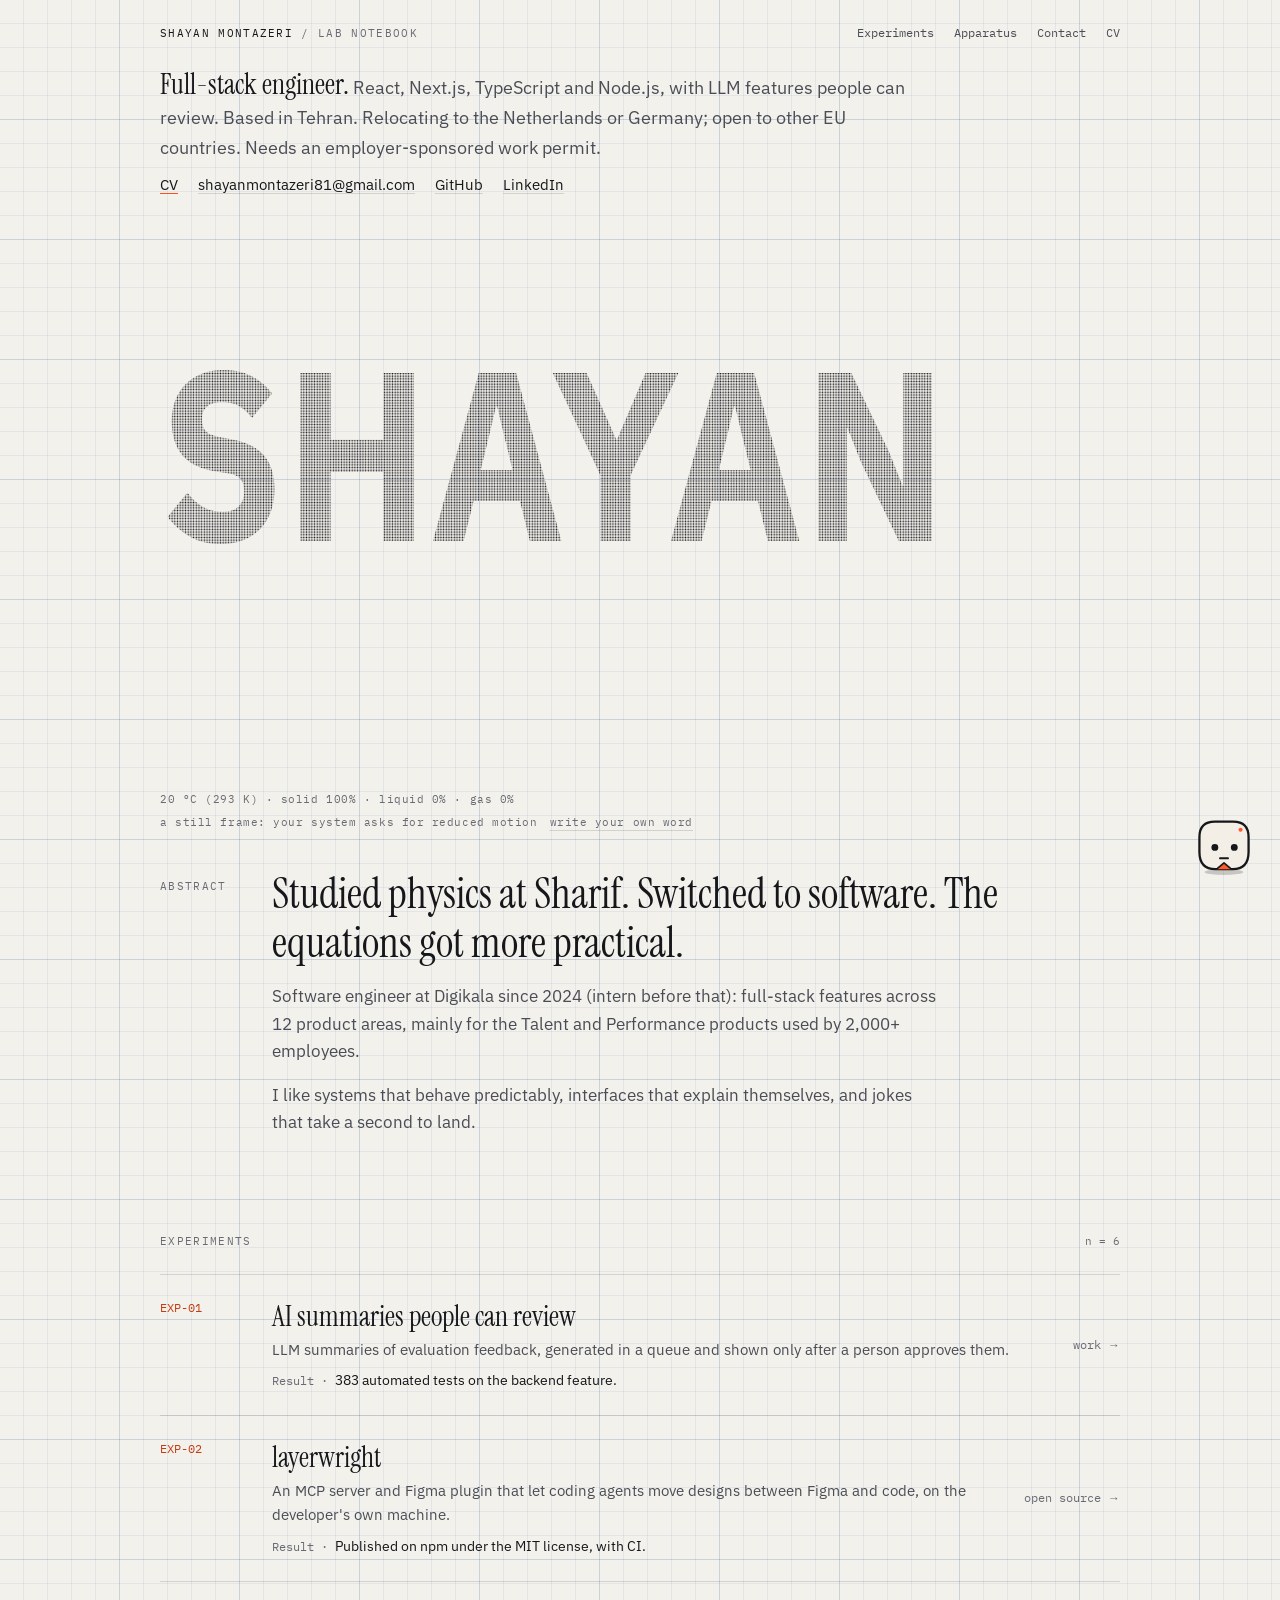
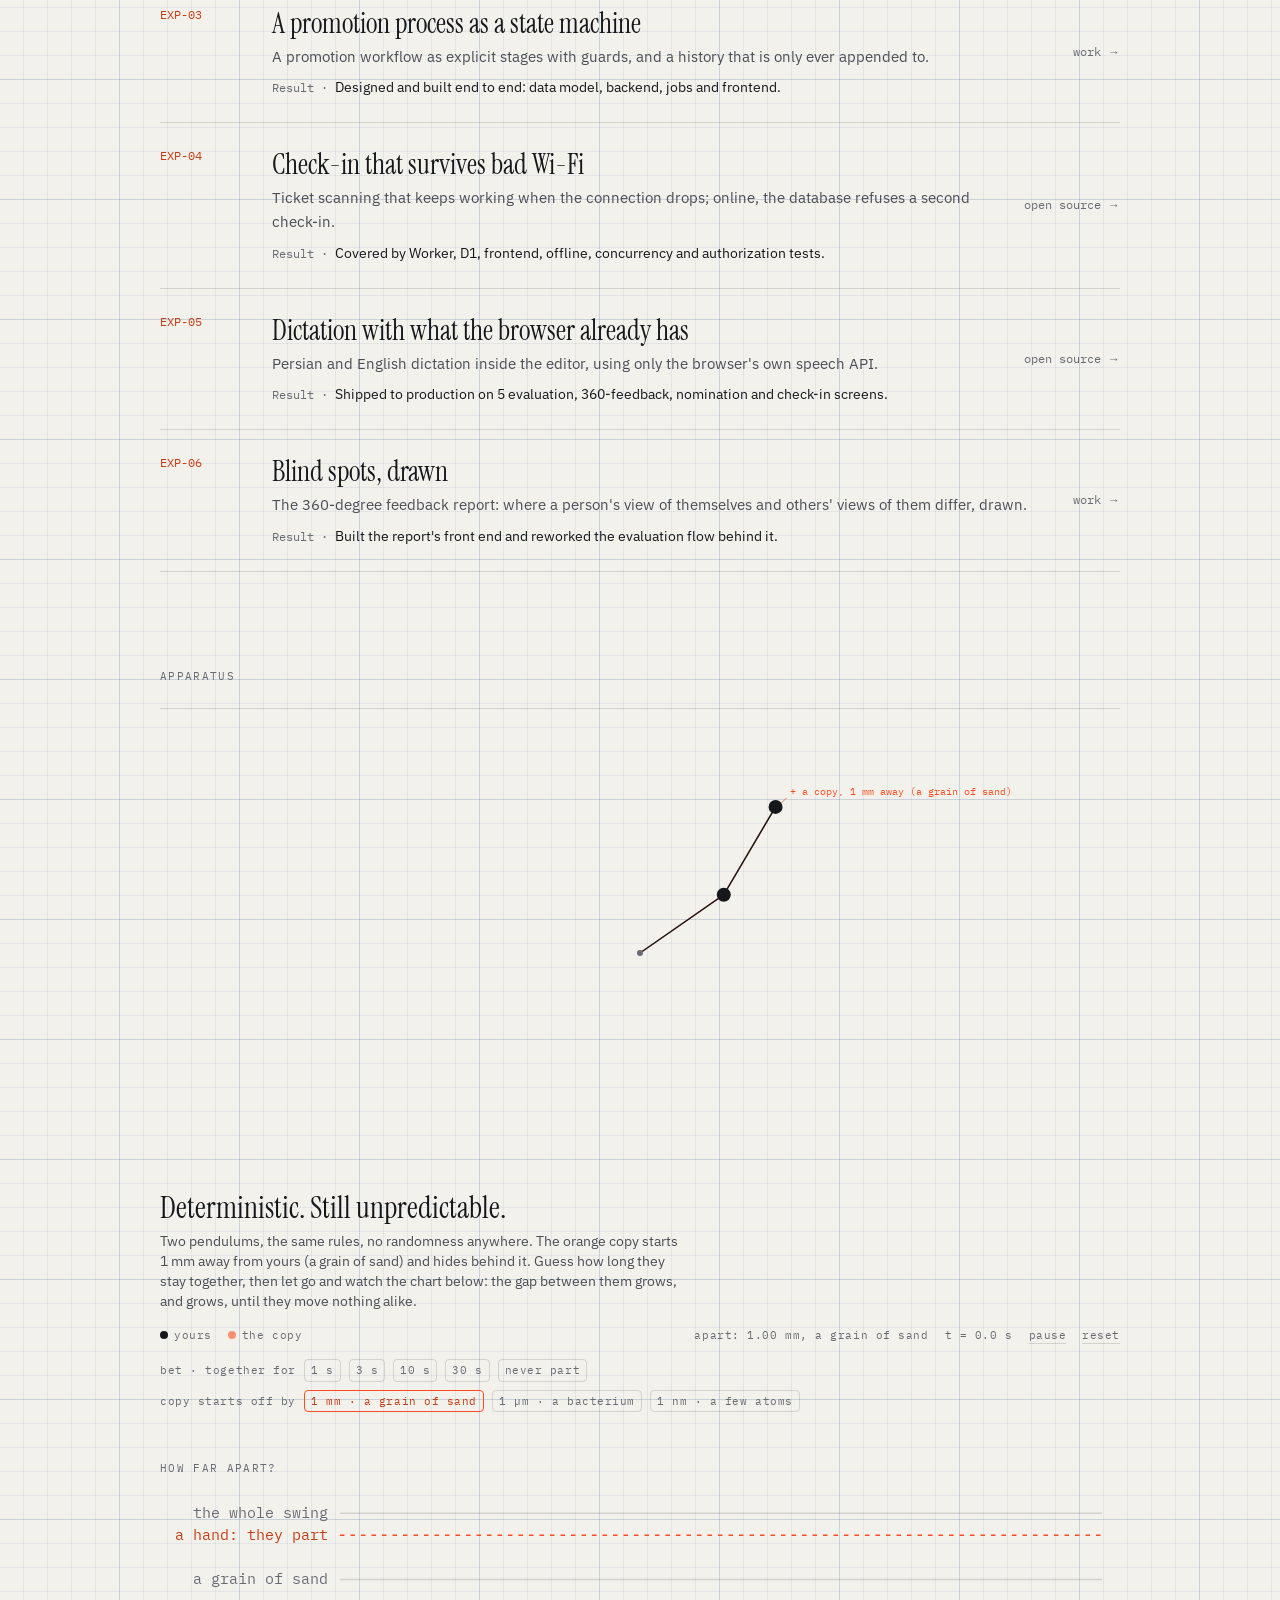
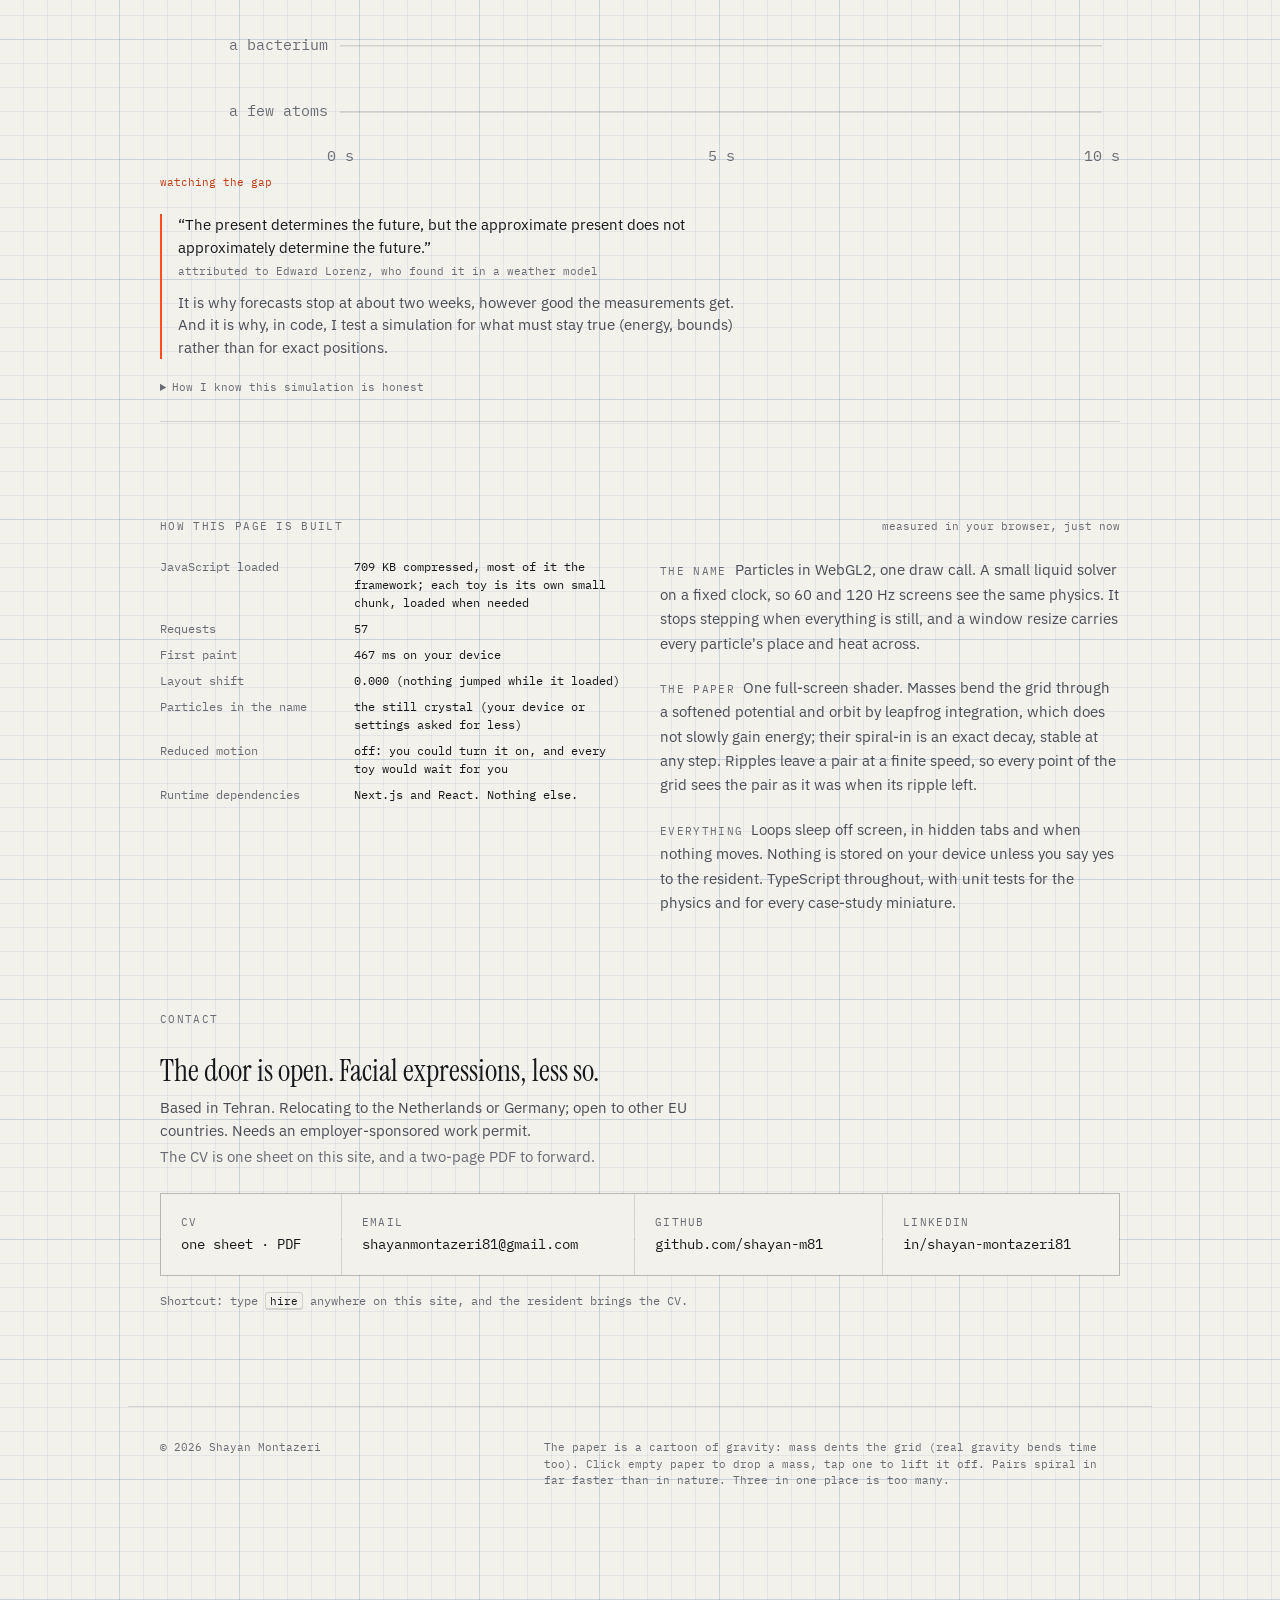
==== commit 9ef89208: "Site build 2026-11-19 (f1fc057)" ====
--- a/index.html
+++ b/index.html
@@ -1 +1 @@
-<!DOCTYPE html><html lang="en" class="sans_8cfd366e-module__dZOgLq__variable mono_6d2b035-module__jGFyya__variable display_9079dc59-module__O7WTVq__variable"><head><meta charSet="utf-8"/><meta name="viewport" content="width=device-width, initial-scale=1"/><link rel="preload" href="/_next/static/media/ibm_plex_mono_latin_400_normal.p.15bn-bt6r468-.woff2" as="font" crossorigin="" type="font/woff2"/><link rel="preload" href="/_next/static/media/ibm_plex_sans_latin_400_normal-s.p.0l-vv37ssd90w.woff2" as="font" crossorigin="" type="font/woff2"/><link rel="preload" href="/_next/static/media/ibm_plex_sans_latin_700_normal-s.p.0~z9rsupns3rv.woff2" as="font" crossorigin="" type="font/woff2"/><link rel="preload" href="/_next/static/media/instrument_serif_latin_400_normal-s.p.16egmc1t~e81l.woff2" as="font" crossorigin="" type="font/woff2"/><link rel="stylesheet" href="/_next/static/chunks/0qwqo04w8kqzc.css" data-precedence="next"/><link rel="preload" as="script" fetchPriority="low" href="/_next/static/chunks/07iwn3dl.fn-..js"/><script src="/_next/static/chunks/07uz2g0_38qia.js" async=""></script><script src="/_next/static/chunks/08dypk6wl8mhd.js" async=""></script><script src="/_next/static/chunks/07lhk_q6pmm3r.js" async=""></script><script src="/_next/static/chunks/turbopack-0zt7ewqba6dx..js" async=""></script><script src="/_next/static/chunks/07spksef7-whl.js" async=""></script><script src="/_next/static/chunks/0d3shmwh5_nmn.js" async=""></script><script src="/_next/static/chunks/0i5a3ouo_kt2o.js" async=""></script><script src="/_next/static/chunks/0klgqh6s23k0d.js" async=""></script><script src="/_next/static/chunks/08hkbazc6uw4n.js" async=""></script><meta name="next-size-adjust" content=""/><meta name="theme-color" content="#f3f1ec" media="(prefers-color-scheme: light)"/><meta name="theme-color" content="#0d0e10" media="(prefers-color-scheme: dark)"/><title>Shayan Montazeri — lab notebook</title><meta name="description" content="Software engineer who studied physics. I build full-stack product features with React, Next.js, TypeScript and Node.js, including LLM features that have to be dependable."/><link rel="author" href="/humans.txt"/><meta name="author" content="Shayan Montazeri"/><link rel="canonical" href="https://shayan-m81.github.io/"/><meta property="og:title" content="Shayan Montazeri — lab notebook"/><meta property="og:description" content="Software engineer who studied physics. I build full-stack product features with React, Next.js, TypeScript and Node.js, including LLM features that have to be dependable."/><meta property="og:url" content="https://shayan-m81.github.io/"/><meta property="og:image" content="https://shayan-m81.github.io/og.png"/><meta property="og:image:width" content="1200"/><meta property="og:image:height" content="630"/><meta property="og:image:alt" content="Shayan Montazeri: full-stack engineer. React, Next.js, TypeScript and Node.js, with LLM features people can review."/><meta property="og:type" content="website"/><meta name="twitter:card" content="summary_large_image"/><meta name="twitter:title" content="Shayan Montazeri — lab notebook"/><meta name="twitter:description" content="Software engineer who studied physics. I build full-stack product features with React, Next.js, TypeScript and Node.js, including LLM features that have to be dependable."/><meta name="twitter:image" content="https://shayan-m81.github.io/og.png"/><link rel="icon" href="/icon.svg?icon.17_fh_a4utl~5.svg" sizes="any" type="image/svg+xml"/><script src="/_next/static/chunks/03~yq9q893hmn.js" noModule=""></script></head><body><div hidden=""><!--$--><!--/$--></div><div class="intro " role="status" aria-label="Opening the lab notebook"><div class="intro-card"><svg viewBox="0 0 56 56" width="64" height="64" aria-hidden="true" class="intro-face"><ellipse cx="28" cy="52.5" rx="17" ry="2.6" fill="#000" opacity="0.18"/><path d="M20 8.5 H36 C45 8.5 49.5 13 49.5 22 V35 C49.5 45 45 50 35.5 50 H20.5 C11 50 6.5 45 6.5 35 V22 C6.5 13 11 8.5 20 8.5 Z" fill="#f4efe6" stroke="#16171a" stroke-width="2"/><path d="M21.5 50 L28 44.5 L34.5 50" fill="#ff5a2a" stroke="#16171a" stroke-width="1.4" stroke-linejoin="round"/><circle cx="42.5" cy="15.5" r="1.8" fill="#ff5a2a"/><ellipse cx="20" cy="31" rx="3" ry="3" fill="#16171a"/><ellipse cx="37" cy="31" rx="3" ry="3" fill="#16171a"/><path d="M24.5 40.5 L31.5 40.5" stroke="#16171a" stroke-width="1.7" stroke-linecap="round" fill="none"/></svg><p class="intro-label">Lab notebook · No. 1</p><p class="intro-name">Shayan Montazeri</p><ul class="intro-steps" aria-hidden="true"><li><span class="intro-mark">·</span>calibrating gravity</li><li><span class="intro-mark">·</span>building the name from particles</li><li><span class="intro-mark">·</span>waking the resident</li></ul><span class="intro-bar" aria-hidden="true"><span style="transform:scaleX(0.080)"></span></span></div></div><canvas aria-hidden="true" data-spacetime="true" class="pointer-events-none fixed inset-0 -z-10 h-lvh w-screen"></canvas><div aria-hidden="true" class="pointer-events-none fixed bottom-[84px] right-4 z-40 w-[136px] rounded-sm border border-rule bg-paper px-2 py-1.5 opacity-0 transition-opacity duration-500 has-[canvas[data-on=true]]:opacity-100 sm:bottom-[104px] sm:right-6"><span class="block font-mono text-[10px] tracking-wider text-ink-3">strain h(t)</span><canvas class="mt-1 block h-9 w-full"></canvas></div><a href="#main" class="skip-link">Skip to content</a><header class="mx-auto flex max-w-5xl flex-col gap-2 px-5 pt-6 sm:flex-row sm:items-center sm:justify-between sm:gap-6 sm:px-8"><a class="label !text-ink no-underline" href="/">Shayan Montazeri<!-- --> <span class="text-ink-3">/ lab notebook</span></a><nav class="flex gap-4 whitespace-nowrap font-mono text-[11px] text-ink-2 sm:gap-5 sm:text-[12px]"><a class="tap-area hover:text-ink" href="/#experiments">Experiments</a><a class="tap-area hover:text-ink" href="/#apparatus">Apparatus</a><a class="tap-area hover:text-ink" href="/#contact">Contact</a><a class="tap-area no-underline hover:text-ink" href="/cv/">CV</a><button type="button" class="tap-area text-signal-ink hover:text-ink">Tour</button></nav></header><div data-paper="true" class="overflow-x-clip"><main id="main" class="mx-auto max-w-5xl px-5 sm:px-8"><section aria-labelledby="who" class="pt-6"><h1 id="who" class="max-w-3xl text-[17px] leading-relaxed text-ink-2 sm:text-lg"><span class="sr-only">Shayan Montazeri<!-- -->, </span><span class="font-display text-2xl text-ink sm:text-[28px]">Full-stack engineer<!-- -->.</span> <!-- -->React, Next.js, TypeScript and Node.js, with LLM features people can review.<!-- --> <span class="text-ink-2">Based in Tehran. Relocating to the Netherlands or Germany; open to other EU countries. Needs an employer-sponsored work permit.</span></h1><p class="mt-3 flex flex-wrap gap-x-5 gap-y-1 text-[15px]"><a class="text-ink underline decoration-signal underline-offset-4" href="/cv/">CV</a><a href="mailto:shayanmontazeri81@gmail.com" class="text-ink underline decoration-rule underline-offset-4 hover:decoration-signal">shayanmontazeri81@gmail.com</a><a href="https://github.com/shayan-m81" target="_blank" rel="noopener noreferrer" class="text-ink underline decoration-rule underline-offset-4 hover:decoration-signal">GitHub</a><a href="https://www.linkedin.com/in/shayan-montazeri81" target="_blank" rel="noopener noreferrer" class="text-ink underline decoration-rule underline-offset-4 hover:decoration-signal">LinkedIn</a></p><div><div class="relative"><div role="img" data-tour="name" aria-label="The name SHAYAN, drawn as a crystal of particles" class="relative h-[clamp(260px,40vh,340px)] w-full touch-pan-y select-none sm:h-[58vh] sm:min-h-[300px]"><svg viewBox="0 0 1000 300" preserveAspectRatio="xMidYMid meet" aria-hidden="true" class="absolute inset-0 h-full w-full text-ink transition-opacity duration-300 opacity-100"><defs><pattern id="lattice-28" width="2.8" height="2.8" patternUnits="userSpaceOnUse"><circle cx="1.4" cy="1.4" r="0.868" fill="currentColor"></circle></pattern><pattern id="lattice-40" width="4" height="4" patternUnits="userSpaceOnUse"><circle cx="2" cy="2" r="1.24" fill="currentColor"></circle></pattern><pattern id="lattice-50" width="5" height="5" patternUnits="userSpaceOnUse"><circle cx="2.5" cy="2.5" r="1.55" fill="currentColor"></circle></pattern><pattern id="lattice-70" width="7" height="7" patternUnits="userSpaceOnUse"><circle cx="3.5" cy="3.5" r="2.17" fill="currentColor"></circle></pattern></defs><text x="0" y="237" textLength="820" lengthAdjust="spacingAndGlyphs" font-size="250" font-weight="700" class="hero-name font-sans">SHAYAN</text></svg><canvas aria-hidden="true" class="pointer-events-none absolute -z-[1]" style="inset:-48px;width:calc(100% + 96px);height:calc(100% + 96px)"></canvas><canvas aria-hidden="true" class="hero-fx pointer-events-none absolute -z-[1]" style="inset:-96px;width:calc(100% + 192px);height:calc(100% + 192px)"></canvas></div><div data-tour="thermostat" class="thermostat"><span aria-hidden="true" class="thermostat-tube"></span><span aria-hidden="true" class="thermostat-bulb"></span><div role="radiogroup" aria-label="Temperature"><button type="button" role="radio" aria-checked="true" aria-label="room, 20 °C, 293 kelvin: solid" tabindex="0" class="thermostat-stop" style="--t:0.0000"><span aria-hidden="true" class="thermostat-tick"></span><span aria-hidden="true" class="thermostat-label"><span class="thermostat-name">room</span>20 °C</span></button><button type="button" role="radio" aria-checked="false" aria-label="solder melts, 180 °C, 450 kelvin: the first letters melt" tabindex="-1" class="thermostat-stop" style="--t:0.2500"><span aria-hidden="true" class="thermostat-tick"></span><span aria-hidden="true" class="thermostat-label"><span class="thermostat-name">solder melts</span>180 °C</span></button><button type="button" role="radio" aria-checked="false" aria-label="pizza oven, 400 °C, 670 kelvin: liquid" tabindex="-1" class="thermostat-stop" style="--t:0.5000"><span aria-hidden="true" class="thermostat-tick"></span><span aria-hidden="true" class="thermostat-label"><span class="thermostat-name">pizza oven</span>400 °C</span></button><button type="button" role="radio" aria-checked="false" aria-label="glows red, 730 °C, 1000 kelvin: liquid, glowing" tabindex="-1" class="thermostat-stop" style="--t:0.7500"><span aria-hidden="true" class="thermostat-tick"></span><span aria-hidden="true" class="thermostat-label"><span class="thermostat-name">glows red</span>730 °C</span></button><button type="button" role="radio" aria-checked="false" aria-label="almost lava, 980 °C, 1250 kelvin: boiling away" tabindex="-1" class="thermostat-stop" style="--t:1.0000"><span aria-hidden="true" class="thermostat-tick"></span><span aria-hidden="true" class="thermostat-label"><span class="thermostat-name">almost lava</span>980 °C</span></button></div><span aria-hidden="true" class="thermostat-knob"></span></div></div><div aria-hidden="false" class="hero-controls mt-3 font-mono text-[11px] "><div role="toolbar" aria-label="Tools for the name" class="flex flex-nowrap items-center gap-2"><button type="button" aria-pressed="false" class="hero-tool"><svg viewBox="0 0 16 16" aria-hidden="true" class="h-3.5 w-3.5"><path d="M4 9V4.5a1 1 0 0 1 2 0V8m0-4.5V3a1 1 0 0 1 2 0v5m0-4a1 1 0 0 1 2 0v4.5m0-3a1 1 0 0 1 2 0V10a5 5 0 0 1-5 5H7.5A4 4 0 0 1 4 13L2.4 10a1 1 0 0 1 1.6-1.2L5 10" fill="none" stroke="currentColor" stroke-width="1.3" stroke-linecap="round" stroke-linejoin="round"></path></svg>hand</button><button type="button" aria-pressed="true" class="hero-tool hero-tool-on"><svg viewBox="0 0 16 16" aria-hidden="true" class="h-3.5 w-3.5"><path d="M8 1.5c.5 2.5 3.5 3.8 3.5 7.2A3.5 3.5 0 0 1 8 12.2a3.5 3.5 0 0 1-3.5-3.5C4.5 6.5 6 6 6 4c1 .8 1.3 1.8 1.2 2.7C8.3 5.6 8.3 3.5 8 1.5ZM8 12.2V15" fill="none" stroke="currentColor" stroke-width="1.3" stroke-linecap="round" stroke-linejoin="round"></path></svg>blowtorch</button><button type="button" aria-pressed="false" class="hero-tool"><svg viewBox="0 0 16 16" aria-hidden="true" class="h-3.5 w-3.5"><path d="M8 1v14M2 4.5l12 7M2 11.5l12-7M6 2.5 8 4l2-1.5M6 13.5 8 12l2 1.5" fill="none" stroke="currentColor" stroke-width="1.3" stroke-linecap="round" stroke-linejoin="round"></path></svg>freeze spray</button></div><p class="mt-1.5 truncate text-ink-3"><span class="pointer-coarse:hidden">about 1300 °C at the tip: melts, then boils<!-- --> · esc puts it down</span><span class="hidden pointer-coarse:inline">touch the name · it works above your finger</span></p></div><div class="pointer-events-none mt-3 flex flex-col items-start gap-1.5 font-mono text-[11px] tracking-wider text-ink-3"><span><span class="sm:hidden">room · </span><span>20 °C (293 K)</span><span class="hidden sm:inline"> · </span><span class="block sm:inline">solid 100% · liquid 0% · gas 0%</span></span><span class="flex flex-wrap items-center gap-x-3"><span class="min-h-[3em] basis-full sm:min-h-0 sm:basis-auto">pick a temperature, or a tool and press on the name</span><span class="pointer-events-auto flex gap-3"><button type="button" class="tap-area underline decoration-rule underline-offset-4 hover:text-ink">write your own word</button></span></span></div></div><div class="mt-10 grid gap-8 sm:grid-cols-[88px_1fr] sm:gap-6"><span class="label pt-2">Abstract</span><div class="space-y-4" data-tour="abstract"><p class="font-display text-3xl leading-[1.15] sm:text-[42px]">Studied physics at Sharif. Switched to software. The equations got more practical.</p><p class="max-w-2xl text-[17px] leading-relaxed text-ink-2">Software engineer at Digikala since 2024 (intern before that): full-stack features across 12 product areas, mainly for the Talent and Performance products used by 2,000+ employees.</p><p class="max-w-2xl text-[17px] leading-relaxed text-ink-2">I like systems that behave predictably, interfaces that explain themselves, and jokes that take a second to land.</p></div></div></section><section id="experiments" aria-labelledby="exp-title" class="mt-24 scroll-mt-8" data-tour="experiments"><div class="mb-6 flex items-baseline justify-between"><h2 id="exp-title" class="label">Experiments</h2><span class="font-mono text-[11px] text-ink-3">n = <!-- -->6</span></div><ol class="divide-y divide-rule border-y border-rule"><li><a class="group grid gap-2 py-6 no-underline sm:grid-cols-[88px_1fr_auto] sm:gap-6" href="/experiments/ai-summaries/"><span class="font-mono text-[12px] text-signal-ink">EXP-01</span><span><span class="block font-display text-2xl leading-tight text-ink transition-colors group-hover:text-signal-ink sm:text-[28px]">AI summaries people can review</span><span class="mt-1 block text-[15px] leading-relaxed text-ink-2">LLM summaries of evaluation feedback, generated in a queue and shown only after a person approves them.</span><span class="mt-2 block text-[14px] text-ink"><span class="font-mono text-[12px] text-ink-3">Result · </span>383 automated tests on the backend feature.</span></span><span class="font-mono text-[12px] text-ink-3 transition-colors group-hover:text-signal-ink sm:self-center">work<!-- --> →</span></a></li><li><a class="group grid gap-2 py-6 no-underline sm:grid-cols-[88px_1fr_auto] sm:gap-6" href="/experiments/layerwright/"><span class="font-mono text-[12px] text-signal-ink">EXP-02</span><span><span class="block font-display text-2xl leading-tight text-ink transition-colors group-hover:text-signal-ink sm:text-[28px]">layerwright</span><span class="mt-1 block text-[15px] leading-relaxed text-ink-2">An MCP server and Figma plugin that let coding agents move designs between Figma and code, on the developer&#x27;s own machine.</span><span class="mt-2 block text-[14px] text-ink"><span class="font-mono text-[12px] text-ink-3">Result · </span>Published on npm under the MIT license, with CI.</span></span><span class="font-mono text-[12px] text-ink-3 transition-colors group-hover:text-signal-ink sm:self-center">open source<!-- --> →</span></a></li><li><a class="group grid gap-2 py-6 no-underline sm:grid-cols-[88px_1fr_auto] sm:gap-6" href="/experiments/promotion-state-machine/"><span class="font-mono text-[12px] text-signal-ink">EXP-03</span><span><span class="block font-display text-2xl leading-tight text-ink transition-colors group-hover:text-signal-ink sm:text-[28px]">A promotion process as a state machine</span><span class="mt-1 block text-[15px] leading-relaxed text-ink-2">A promotion workflow as explicit stages with guards, and a history that is only ever appended to.</span><span class="mt-2 block text-[14px] text-ink"><span class="font-mono text-[12px] text-ink-3">Result · </span>Designed and built end to end: data model, backend, jobs and frontend.</span></span><span class="font-mono text-[12px] text-ink-3 transition-colors group-hover:text-signal-ink sm:self-center">work<!-- --> →</span></a></li><li><a class="group grid gap-2 py-6 no-underline sm:grid-cols-[88px_1fr_auto] sm:gap-6" href="/experiments/offline-check-in/"><span class="font-mono text-[12px] text-signal-ink">EXP-04</span><span><span class="block font-display text-2xl leading-tight text-ink transition-colors group-hover:text-signal-ink sm:text-[28px]">Check-in that survives bad Wi-Fi</span><span class="mt-1 block text-[15px] leading-relaxed text-ink-2">Ticket scanning that keeps working when the connection drops; online, the database refuses a second check-in.</span><span class="mt-2 block text-[14px] text-ink"><span class="font-mono text-[12px] text-ink-3">Result · </span>Covered by Worker, D1, frontend, offline, concurrency and authorization tests.</span></span><span class="font-mono text-[12px] text-ink-3 transition-colors group-hover:text-signal-ink sm:self-center">open source<!-- --> →</span></a></li><li><a class="group grid gap-2 py-6 no-underline sm:grid-cols-[88px_1fr_auto] sm:gap-6" href="/experiments/persian-dictation/"><span class="font-mono text-[12px] text-signal-ink">EXP-05</span><span><span class="block font-display text-2xl leading-tight text-ink transition-colors group-hover:text-signal-ink sm:text-[28px]">Dictation with what the browser already has</span><span class="mt-1 block text-[15px] leading-relaxed text-ink-2">Persian and English dictation inside the editor, using only the browser&#x27;s own speech API.</span><span class="mt-2 block text-[14px] text-ink"><span class="font-mono text-[12px] text-ink-3">Result · </span>Shipped to production on 5 evaluation, 360-feedback, nomination and check-in screens.</span></span><span class="font-mono text-[12px] text-ink-3 transition-colors group-hover:text-signal-ink sm:self-center">open source<!-- --> →</span></a></li><li><a class="group grid gap-2 py-6 no-underline sm:grid-cols-[88px_1fr_auto] sm:gap-6" href="/experiments/360-report/"><span class="font-mono text-[12px] text-signal-ink">EXP-06</span><span><span class="block font-display text-2xl leading-tight text-ink transition-colors group-hover:text-signal-ink sm:text-[28px]">Blind spots, drawn</span><span class="mt-1 block text-[15px] leading-relaxed text-ink-2">The 360-degree feedback report: where a person&#x27;s view of themselves and others&#x27; views of them differ, drawn.</span><span class="mt-2 block text-[14px] text-ink"><span class="font-mono text-[12px] text-ink-3">Result · </span>Built the report&#x27;s front end and reworked the evaluation flow behind it.</span></span><span class="font-mono text-[12px] text-ink-3 transition-colors group-hover:text-signal-ink sm:self-center">work<!-- --> →</span></a></li></ol></section><section id="apparatus" aria-labelledby="app-title" class="mt-24 scroll-mt-8" data-tour="apparatus"><h2 id="app-title" class="label mb-6">Apparatus</h2><div><figure class="relative border-y border-rule py-6"><div class="h-[380px] w-full sm:h-[440px]" aria-hidden="true"></div><figcaption class="mt-4"><p class="font-display text-2xl leading-tight sm:text-3xl">Deterministic. Still unpredictable.</p><p class="mt-1 max-w-prose text-sm text-ink-2">Two pendulums, the same rules, no randomness anywhere. The orange copy starts 1 mm away from yours (a grain of sand) and hides behind it. Guess how long they stay together, then let go and watch the chart below: the gap between them grows, and grows, until they move nothing alike.</p></figcaption></figure></div></section><section id="built" aria-labelledby="built-title" class="mt-24 scroll-mt-8" data-tour="built"><div class="mb-6 flex flex-wrap items-baseline justify-between gap-2"><h2 id="built-title" class="label">How this page is built</h2><span class="font-mono text-[11px] text-ink-3">measured in your browser, just now</span></div><div class="grid gap-10 lg:grid-cols-[1fr_1fr]"><dl class="grid content-start gap-x-6 gap-y-2 font-mono text-[12px] sm:grid-cols-[170px_1fr]"><div class="contents"><dt class="text-ink-3">JavaScript loaded</dt><dd class="text-ink">measuring…</dd></div><div class="contents"><dt class="text-ink-3">Requests</dt><dd class="text-ink">measuring…</dd></div><div class="contents"><dt class="text-ink-3">First paint</dt><dd class="text-ink">measuring…</dd></div><div class="contents"><dt class="text-ink-3">Layout shift</dt><dd class="text-ink">measuring…</dd></div><div class="contents"><dt class="text-ink-3">Particles in the name</dt><dd class="text-ink">measuring…</dd></div><div class="contents"><dt class="text-ink-3">Reduced motion</dt><dd class="text-ink">…</dd></div><div class="contents"><dt class="text-ink-3">Runtime dependencies</dt><dd class="text-ink">Next.js and React. Nothing else.</dd></div></dl><div class="grid gap-5 text-[15px] leading-relaxed text-ink-2"><p><span class="label mr-2">The name</span>Particles in WebGL2, one draw call. A small liquid solver on a fixed clock, so 60 and 120 Hz screens see the same physics. It stops stepping when everything is still, and a window resize carries every particle&#x27;s place and heat across.</p><p><span class="label mr-2">The paper</span>One full-screen shader. Masses bend the grid through a softened potential and orbit by leapfrog integration, which does not slowly gain energy; their spiral-in is an exact decay, stable at any step. Ripples leave a pair at a finite speed, so every point of the grid sees the pair as it was when its ripple left.</p><p><span class="label mr-2">Everything</span>Loops sleep off screen, in hidden tabs and when nothing moves. Nothing is stored on your device unless you say yes to the resident. TypeScript throughout, with unit tests for the physics and for every case-study miniature.</p></div></div></section><section id="contact" aria-labelledby="contact-title" class="mt-24 scroll-mt-8" data-tour="contact"><h2 id="contact-title" class="label mb-6">Contact</h2><p class="max-w-xl font-display text-3xl leading-tight">The door is open. Facial expressions, less so.</p><p class="mt-2 max-w-xl text-[15px] text-ink-2">Based in Tehran. Relocating to the Netherlands or Germany; open to other EU countries. Needs an employer-sponsored work permit.</p><p class="mb-6 mt-1 max-w-xl text-[15px] text-ink-3">The CV is one sheet on this site, and a two-page PDF to forward.</p><ul class="grid gap-px overflow-hidden border border-rule bg-rule sm:grid-cols-2 lg:grid-cols-[0.8fr_1.3fr_1.1fr_1.05fr]"><li class="bg-paper"><a href="/cv/" class="block px-5 py-5 no-underline transition-colors hover:bg-paper-2"><span class="label block">CV</span><span class="mt-1 block font-mono text-[14px] text-ink [overflow-wrap:anywhere]">one sheet · PDF</span></a></li><li class="bg-paper"><a href="mailto:shayanmontazeri81@gmail.com" class="block px-5 py-5 no-underline transition-colors hover:bg-paper-2"><span class="label block">Email</span><span class="mt-1 block font-mono text-[14px] text-ink [overflow-wrap:anywhere]">shayanmontazeri81@gmail.com</span></a></li><li class="bg-paper"><a href="https://github.com/shayan-m81" target="_blank" rel="noopener noreferrer" class="block px-5 py-5 no-underline transition-colors hover:bg-paper-2"><span class="label block">GitHub</span><span class="mt-1 block font-mono text-[14px] text-ink [overflow-wrap:anywhere]">github.com/shayan-m81</span></a></li><li class="bg-paper"><a href="https://www.linkedin.com/in/shayan-montazeri81" target="_blank" rel="noopener noreferrer" class="block px-5 py-5 no-underline transition-colors hover:bg-paper-2"><span class="label block">LinkedIn</span><span class="mt-1 block font-mono text-[14px] text-ink [overflow-wrap:anywhere]">in/shayan-montazeri81</span></a></li></ul><p class="keyboard-only mt-4 font-mono text-[12px] text-ink-3">Shortcut: type <kbd>hire</kbd> anywhere on this site, and the resident brings the CV.</p></section><!--$--><!--/$--></main></div><footer class="mx-auto mt-24 flex max-w-5xl flex-wrap justify-between gap-2 border-t border-rule px-5 pt-8 pb-24 font-mono text-[11px] text-ink-3 sm:px-8 sm:pb-28"><span>© <!-- -->2026<!-- --> <!-- -->Shayan Montazeri</span><span class="max-w-xl">The paper is a cartoon of gravity: mass dents the grid (real gravity bends time too). <span class="pointer-coarse:hidden">Click</span><span class="hidden pointer-coarse:inline">Tap</span> empty paper to drop a mass, tap one to lift it off. Pairs spiral in far faster than in nature. Three in one place is too many.</span></footer><div class="resident-dock fixed bottom-4 right-4 z-40 flex max-w-[calc(100vw-2rem)] items-end gap-2 sm:bottom-6 sm:right-6 sm:max-w-[calc(100vw-3rem)]"><div aria-live="polite" class="pointer-events-none min-w-0 max-w-[288px]"></div><div class="relative shrink-0"><span role="tooltip" id="resident-tip" class="resident-bubble resident-tip absolute bottom-full right-0 mb-2 w-[248px]"><span class="mb-1.5 block min-h-[1.375em] text-[14px] leading-snug text-ink"></span><svg viewBox="0 0 100 60" aria-hidden="true" class="mb-1 h-9 w-full text-ink"><path d="M 15.36 34.00 A 40 40 0 0 1 84.64 34.00" fill="none" stroke="var(--rule)" stroke-width="1.5"></path><path d="M 33.73 17.46 A 40 40 0 0 1 43.33 14.56" fill="none" stroke="var(--ink-3)" stroke-width="4"></path><path d="M 76.77 24.27 A 40 40 0 0 1 84.64 34.00" fill="none" stroke="var(--signal)" stroke-width="4"></path><path d="M 13.63 33.00 L 10.16 31.00" stroke="var(--ink-3)" stroke-width="1"></path><path d="M 29.00 17.63 L 27.00 14.16" stroke="var(--ink-3)" stroke-width="1"></path><path d="M 50.00 12.00 L 50.00 8.00" stroke="var(--ink-3)" stroke-width="1"></path><path d="M 71.00 17.63 L 73.00 14.16" stroke="var(--ink-3)" stroke-width="1"></path><path d="M 86.37 33.00 L 89.84 31.00" stroke="var(--ink-3)" stroke-width="1"></path><line x1="50" y1="54" x2="50" y2="18" stroke="currentColor" stroke-width="1.5" stroke-linecap="round" transform="rotate(-16.800000000000004 50 54)"></line><circle cx="50" cy="54" r="2.5" fill="currentColor"></circle></svg><span class="block font-mono text-[11px] text-ink-2">Excitement level: within normal range. Found 0 of 13.</span></span><button type="button" popoverTarget="lab-menu" aria-label="The resident: open the lab menu" aria-describedby="resident-tip" class="resident-button block rounded-2xl transition duration-200 hover:-translate-y-0.5 "><span class="block "><svg viewBox="0 0 56 56" aria-hidden="true" class="resident-breathe h-14 w-14 sm:h-16 sm:w-16"><ellipse cx="28" cy="52.5" rx="17" ry="2.6" fill="#000" opacity="0.18"/><path d="M20 8.5 H36 C45 8.5 49.5 13 49.5 22 V35 C49.5 45 45 50 35.5 50 H20.5 C11 50 6.5 45 6.5 35 V22 C6.5 13 11 8.5 20 8.5 Z" fill="#f4efe6" stroke="#16171a" stroke-width="2"/><path d="M21.5 50 L28 44.5 L34.5 50" fill="#ff5a2a" stroke="#16171a" stroke-width="1.4" stroke-linejoin="round"/><circle cx="42.5" cy="15.5" r="1.8" fill="#ff5a2a"/><ellipse cx="20" cy="31" rx="3" ry="3" fill="#16171a"/><ellipse cx="37" cy="31" rx="3" ry="3" fill="#16171a"/><path d="M24.5 40.5 L31.5 40.5" stroke="#16171a" stroke-width="1.7" stroke-linecap="round" fill="none"/></svg></span></button><div id="lab-menu" popover="auto" role="dialog" aria-labelledby="lab-menu-title" class="lab-menu"><div class="lab-menu-scroll"><div class="flex items-start gap-3 p-3"><button type="button" aria-label="Poke the resident" class="resident-button shrink-0 rounded-xl"><span class="block "><svg viewBox="0 0 56 56" aria-hidden="true" class="h-14 w-14"><ellipse cx="28" cy="52.5" rx="17" ry="2.6" fill="#000" opacity="0.18"/><path d="M20 8.5 H36 C45 8.5 49.5 13 49.5 22 V35 C49.5 45 45 50 35.5 50 H20.5 C11 50 6.5 45 6.5 35 V22 C6.5 13 11 8.5 20 8.5 Z" fill="#f4efe6" stroke="#16171a" stroke-width="2"/><path d="M21.5 50 L28 44.5 L34.5 50" fill="#ff5a2a" stroke="#16171a" stroke-width="1.4" stroke-linejoin="round"/><circle cx="42.5" cy="15.5" r="1.8" fill="#ff5a2a"/><ellipse cx="20" cy="31" rx="3" ry="3" fill="#16171a"/><ellipse cx="37" cy="31" rx="3" ry="3" fill="#16171a"/><path d="M24.5 40.5 L31.5 40.5" stroke="#16171a" stroke-width="1.7" stroke-linecap="round" fill="none"/></svg></span></button><div class="min-w-0 flex-1"><p id="lab-menu-title" class="label">The resident · lab assistant</p><p class="mt-1 text-[14px] leading-snug text-ink"></p><p class="mt-1 font-mono text-[11px] text-ink-2">Excitement level: within normal range. Found 0 of 13.</p></div></div><div class="border-t border-rule px-2 pb-2 pt-2.5"><p class="label px-2 pb-1.5">Try something</p><div class="grid gap-0.5"><button type="button" class="lab-play"><span class="lab-play-icon"><svg viewBox="0 0 20 20" width="20" height="20" aria-hidden="true" fill="none" stroke="currentColor" stroke-width="1.5" stroke-linecap="round" stroke-linejoin="round"><ellipse cx="10" cy="11" rx="8" ry="2.6"></ellipse><path d="M4.6 9.4a5.6 5.4 0 0 1 10.8 0"></path><circle cx="10" cy="11" r="3.4" fill="currentColor" stroke="none"></circle></svg></span><span class="min-w-0"><span class="lab-play-title">Make a black hole</span><span class="lab-play-note">The page falls in. He copes.</span></span><span aria-hidden="true" class="lab-play-go">→</span></button></div></div><div class="grid grid-cols-3 gap-1.5 border-t border-rule p-2.5 font-mono text-[11px]"><button type="button" class="lab-tool"><svg viewBox="0 0 20 20" width="18" height="18" aria-hidden="true" fill="none" stroke="currentColor" stroke-width="1.5" stroke-linecap="round" stroke-linejoin="round"><path d="M5.5 2.5h6.5l3 3v12h-9.5z"></path><path d="M8 8.5h5M8 11.5h5M8 14.5h3"></path></svg><span>visit report</span></button><button type="button" class="lab-tool"><svg viewBox="0 0 20 20" width="18" height="18" aria-hidden="true" fill="none" stroke="currentColor" stroke-width="1.5" stroke-linecap="round" stroke-linejoin="round"><path d="M15.6 12.2a6 6 0 1 1-1.4-6.4"></path><path d="M15 2.8v3.6h-3.6"></path></svg><span>reset lab</span></button><button type="button" class="lab-tool" aria-pressed="true"><svg viewBox="0 0 20 20" width="18" height="18" aria-hidden="true" fill="none" stroke="currentColor" stroke-width="1.5" stroke-linecap="round" stroke-linejoin="round"><path d="M3.5 4.5h13v9h-7l-3.5 3v-3h-2.5z"></path></svg><span>hints on</span></button></div><p class="keyboard-only border-t border-rule px-3 py-2 font-mono text-[11px] text-ink-2">Type <kbd>hire</kbd>, <kbd>cv</kbd> or <kbd>email</kbd> anywhere: I fetch the paperwork.</p><details class="border-t border-rule"><summary class="cursor-pointer px-3 py-2.5 font-mono text-[11px] text-ink-2 hover:text-ink">lab log · <!-- -->0<!-- --> <!-- -->entries<!-- --> · <!-- -->found 0 of 13.</summary><ol role="log" aria-label="Lab log" class="space-y-1.5 px-3 pb-3 font-mono text-[11px] leading-relaxed"></ol><div class="space-y-2 border-t border-rule p-3 font-mono text-[10px] leading-relaxed text-ink-3"><p>Found 0 of 13.<!-- --> <!-- -->The rest: no spoilers. The tour knows where they are.</p><p>May I remember you next time? Only in this browser; nothing is sent anywhere.<!-- --> <button type="button" class="underline decoration-rule underline-offset-4 hover:text-ink">yes</button> <button type="button" class="underline decoration-rule underline-offset-4 hover:text-ink">no</button></p></div></details></div></div></div></div><script src="/_next/static/chunks/07iwn3dl.fn-..js" id="_R_" async=""></script><script>(self.__next_f=self.__next_f||[]).push([0])</script><script>self.__next_f.push([1,"1:\"$Sreact.fragment\"\n2:I[77087,[\"/_next/static/chunks/07spksef7-whl.js\",\"/_next/static/chunks/0d3shmwh5_nmn.js\",\"/_next/static/chunks/0i5a3ouo_kt2o.js\"],\"Intro\"]\n3:I[92927,[\"/_next/static/chunks/07spksef7-whl.js\",\"/_next/static/chunks/0d3shmwh5_nmn.js\",\"/_next/static/chunks/0i5a3ouo_kt2o.js\"],\"Spacetime\"]\n4:I[22016,[\"/_next/static/chunks/07spksef7-whl.js\",\"/_next/static/chunks/0d3shmwh5_nmn.js\",\"/_next/static/chunks/0i5a3ouo_kt2o.js\",\"/_next/static/chunks/0klgqh6s23k0d.js\",\"/_next/static/chunks/08hkbazc6uw4n.js\"],\"\"]\n5:I[73438,[\"/_next/static/chunks/07spksef7-whl.js\",\"/_next/static/chunks/0d3shmwh5_nmn.js\",\"/_next/static/chunks/0i5a3ouo_kt2o.js\"],\"Greeting\"]\n6:I[65828,[\"/_next/static/chunks/07spksef7-whl.js\",\"/_next/static/chunks/0d3shmwh5_nmn.js\",\"/_next/static/chunks/0i5a3ouo_kt2o.js\"],\"SectionLink\"]\n7:I[18992,[\"/_next/static/chunks/07spksef7-whl.js\",\"/_next/static/chunks/0d3shmwh5_nmn.js\",\"/_next/static/chunks/0i5a3ouo_kt2o.js\"],\"TourButton\"]\n8:I[39756,[\"/_next/static/chunks/07spksef7-whl.js\",\"/_next/static/chunks/0d3shmwh5_nmn.js\",\"/_next/static/chunks/0i5a3ouo_kt2o.js\"],\"default\"]\n9:I[37457,[\"/_next/static/chunks/07spksef7-whl.js\",\"/_next/static/chunks/0d3shmwh5_nmn.js\",\"/_next/static/chunks/0i5a3ouo_kt2o.js\"],\"default\"]\na:I[56280,[\"/_next/static/chunks/07spksef7-whl.js\",\"/_next/static/chunks/0d3shmwh5_nmn.js\",\"/_next/static/chunks/0i5a3ouo_kt2o.js\"],\"Resident\"]\n18:I[68027,[\"/_next/static/chunks/07spksef7-whl.js\",\"/_next/static/chunks/0d3shmwh5_nmn.js\",\"/_next/static/chunks/0i5a3ouo_kt2o.js\"],\"default\",1]\n:HL[\"/_next/static/chunks/0qwqo04w8kqzc.css\",\"style\"]\n:HL[\"/_next/static/media/ibm_plex_mono_latin_400_normal.p.15bn-bt6r468-.woff2\",\"font\",{\"crossOrigin\":\"\",\"type\":\"font/woff2\"}]\n:HL[\"/_next/static/media/ibm_plex_sans_latin_400_normal-s.p.0l-vv37ssd90w.woff2\",\"font\",{\"crossOrigin\":\"\",\"type\":\"font/woff2\"}]\n:HL[\"/_next/static/media/ibm_plex_sans_latin_700_normal-s.p.0~z9rsupns3rv.woff2\",\"font\",{\"crossOrigin\":\"\",\"type\":\"font/woff2\"}]\n:HL[\"/_next/static/media/instrument_serif_latin_400_normal-s.p.16egmc1t~e81l.woff2\",\"font\",{\"crossOrigin\":\"\",\"type\":\"font/woff2\"}]\n"])</script><script>self.__next_f.push([1,"0:{\"P\":null,\"c\":[\"\",\"\"],\"q\":\"\",\"i\":false,\"f\":[[[\"\",{\"children\":[\"__PAGE__\",{}]},\"$undefined\",\"$undefined\",16],[[\"$\",\"$1\",\"c\",{\"children\":[[[\"$\",\"link\",\"0\",{\"rel\":\"stylesheet\",\"href\":\"/_next/static/chunks/0qwqo04w8kqzc.css\",\"precedence\":\"next\",\"crossOrigin\":\"$undefined\",\"nonce\":\"$undefined\"}],[\"$\",\"script\",\"script-0\",{\"src\":\"/_next/static/chunks/07spksef7-whl.js\",\"async\":true,\"nonce\":\"$undefined\"}],[\"$\",\"script\",\"script-1\",{\"src\":\"/_next/static/chunks/0d3shmwh5_nmn.js\",\"async\":true,\"nonce\":\"$undefined\"}],[\"$\",\"script\",\"script-2\",{\"src\":\"/_next/static/chunks/0i5a3ouo_kt2o.js\",\"async\":true,\"nonce\":\"$undefined\"}]],[\"$\",\"html\",null,{\"lang\":\"en\",\"className\":\"sans_8cfd366e-module__dZOgLq__variable mono_6d2b035-module__jGFyya__variable display_9079dc59-module__O7WTVq__variable\",\"children\":[\"$\",\"body\",null,{\"children\":[[\"$\",\"$L2\",null,{}],[\"$\",\"$L3\",null,{}],[\"$\",\"a\",null,{\"href\":\"#main\",\"className\":\"skip-link\",\"children\":\"Skip to content\"}],[\"$\",\"header\",null,{\"className\":\"mx-auto flex max-w-5xl flex-col gap-2 px-5 pt-6 sm:flex-row sm:items-center sm:justify-between sm:gap-6 sm:px-8\",\"children\":[[\"$\",\"$L4\",null,{\"href\":\"/\",\"className\":\"label !text-ink no-underline\",\"children\":[\"Shayan Montazeri\",\" \",[\"$\",\"span\",null,{\"className\":\"text-ink-3\",\"children\":\"/ lab notebook\"}],[\"$\",\"$L5\",null,{}]]}],[\"$\",\"nav\",null,{\"className\":\"flex gap-4 whitespace-nowrap font-mono text-[11px] text-ink-2 sm:gap-5 sm:text-[12px]\",\"children\":[[\"$\",\"$L6\",null,{\"id\":\"experiments\",\"className\":\"tap-area hover:text-ink\",\"children\":\"Experiments\"}],[\"$\",\"$L6\",null,{\"id\":\"apparatus\",\"className\":\"tap-area hover:text-ink\",\"children\":\"Apparatus\"}],[\"$\",\"$L6\",null,{\"id\":\"contact\",\"className\":\"tap-area hover:text-ink\",\"children\":\"Contact\"}],[\"$\",\"$L4\",null,{\"href\":\"/cv\",\"className\":\"tap-area no-underline hover:text-ink\",\"children\":\"CV\"}],[\"$\",\"$L7\",null,{\"className\":\"tap-area text-signal-ink hover:text-ink\"}]]}]]}],[\"$\",\"div\",null,{\"data-paper\":true,\"className\":\"overflow-x-clip\",\"children\":[\"$\",\"main\",null,{\"id\":\"main\",\"className\":\"mx-auto max-w-5xl px-5 sm:px-8\",\"children\":[\"$\",\"$L8\",null,{\"parallelRouterKey\":\"children\",\"error\":\"$undefined\",\"errorStyles\":\"$undefined\",\"errorScripts\":\"$undefined\",\"template\":[\"$\",\"$L9\",null,{}],\"templateStyles\":\"$undefined\",\"templateScripts\":\"$undefined\",\"notFound\":[[\"$\",\"section\",null,{\"className\":\"py-32\",\"children\":[[\"$\",\"p\",null,{\"className\":\"font-mono text-[12px] text-signal-ink\",\"children\":\"EXP-404\"}],[\"$\",\"h1\",null,{\"className\":\"mt-3 font-display text-5xl leading-tight\",\"children\":\"This experiment failed successfully.\"}],[\"$\",\"p\",null,{\"className\":\"mt-4 text-ink-2\",\"children\":\"The page you measured does not exist. The error bars were large.\"}],[\"$\",\"$L4\",null,{\"href\":\"/\",\"className\":\"mt-8 inline-block font-mono text-[13px] text-ink\",\"children\":\"← back to the notebook\"}]]}],[]],\"forbidden\":\"$undefined\",\"unauthorized\":\"$undefined\"}]}]}],[\"$\",\"footer\",null,{\"className\":\"mx-auto mt-24 flex max-w-5xl flex-wrap justify-between gap-2 border-t border-rule px-5 pt-8 pb-24 font-mono text-[11px] text-ink-3 sm:px-8 sm:pb-28\",\"children\":[[\"$\",\"span\",null,{\"children\":[\"© \",2026,\" \",\"Shayan Montazeri\"]}],[\"$\",\"span\",null,{\"className\":\"max-w-xl\",\"children\":[\"The paper is a cartoon of gravity: mass dents the grid (real gravity bends time too). \",[\"$\",\"span\",null,{\"className\":\"pointer-coarse:hidden\",\"children\":\"Click\"}],[\"$\",\"span\",null,{\"className\":\"hidden pointer-coarse:inline\",\"children\":\"Tap\"}],\" empty paper to drop a mass, tap one to lift it off. Pairs spiral in far faster than in nature. Three in one place is too many.\"]}]]}],[\"$\",\"$La\",null,{}]]}]}]]}],{\"children\":[[\"$\",\"$1\",\"c\",{\"children\":[[[\"$\",\"section\",null,{\"aria-labelledby\":\"who\",\"className\":\"pt-6\",\"children\":[[\"$\",\"h1\",null,{\"id\":\"who\",\"className\":\"max-w-3xl text-[17px] leading-relaxed text-ink-2 sm:text-lg\",\"children\":[[\"$\",\"span\",null,{\"className\":\"sr-only\",\"children\":[\"Shayan Montazeri\",\", \"]}],[\"$\",\"span\",null,{\"className\":\"font-display text-2xl text-ink sm:text-[28px]\",\"children\":[\"Full-stack engineer\",\".\"]}],\" \",\"React, Next.js, TypeScript and Node.js, with LLM features people can review.\",\" \",[\"$\",\"span\",null,{\"className\":\"text-ink-2\",\"children\":\"Based in Tehran. Relocating to the Netherlands or Germany; open to other EU countries. Needs an employer-sponsored work permit.\"}]]}],[\"$\",\"p\",null,{\"className\":\"mt-3 flex flex-wrap gap-x-5 gap-y-1 text-[15px]\",\"children\":[[\"$\",\"$L4\",null,{\"href\":\"/cv\",\"className\":\"text-ink underline decoration-signal underline-offset-4\",\"children\":\"CV\"}],\"$Lb\",\"$Lc\",\"$Ld\"]}],\"$Le\",\"$Lf\"]}],\"$L10\",\"$L11\",\"$L12\",\"$L13\"],[\"$L14\",\"$L15\"],\"$L16\"]}],{},null,false,null]},null,false,null],\"$L17\",false]],\"m\":\"$undefined\",\"G\":[\"$18\",[\"$L19\"]],\"S\":true,\"h\":null,\"s\":\"$undefined\",\"l\":\"$undefined\",\"p\":\"$undefined\",\"d\":\"$undefined\",\"b\":\"VmgaNBlMBi4cNXRo9LFkn\"}\n"])</script><script>self.__next_f.push([1,"1a:I[22293,[\"/_next/static/chunks/07spksef7-whl.js\",\"/_next/static/chunks/0d3shmwh5_nmn.js\",\"/_next/static/chunks/0i5a3ouo_kt2o.js\",\"/_next/static/chunks/0klgqh6s23k0d.js\",\"/_next/static/chunks/08hkbazc6uw4n.js\"],\"MatterHero\"]\n1b:I[25490,[\"/_next/static/chunks/07spksef7-whl.js\",\"/_next/static/chunks/0d3shmwh5_nmn.js\",\"/_next/static/chunks/0i5a3ouo_kt2o.js\",\"/_next/static/chunks/0klgqh6s23k0d.js\",\"/_next/static/chunks/08hkbazc6uw4n.js\"],\"ExperimentList\"]\n1c:I[50109,[\"/_next/static/chunks/07spksef7-whl.js\",\"/_next/static/chunks/0d3shmwh5_nmn.js\",\"/_next/static/chunks/0i5a3ouo_kt2o.js\",\"/_next/static/chunks/0klgqh6s23k0d.js\",\"/_next/static/chunks/08hkbazc6uw4n.js\"],\"LazyPendulum\"]\n1d:I[25773,[\"/_next/static/chunks/07spksef7-whl.js\",\"/_next/static/chunks/0d3shmwh5_nmn.js\",\"/_next/static/chunks/0i5a3ouo_kt2o.js\",\"/_next/static/chunks/0klgqh6s23k0d.js\",\"/_next/static/chunks/08hkbazc6uw4n.js\"],\"SpecSheet\"]\n1e:I[47015,[\"/_next/static/chunks/07spksef7-whl.js\",\"/_next/static/chunks/0d3shmwh5_nmn.js\",\"/_next/static/chunks/0i5a3ouo_kt2o.js\",\"/_next/static/chunks/0klgqh6s23k0d.js\",\"/_next/static/chunks/08hkbazc6uw4n.js\"],\"ContactLinks\"]\n1f:I[97367,[\"/_next/static/chunks/07spksef7-whl.js\",\"/_next/static/chunks/0d3shmwh5_nmn.js\",\"/_next/static/chunks/0i5a3ouo_kt2o.js\"],\"OutletBoundary\"]\n20:\"$Sreact.suspense\"\n22:I[97367,[\"/_next/static/chunks/07spksef7-whl.js\",\"/_next/static/chunks/0d3shmwh5_nmn.js\",\"/_next/static/chunks/0i5a3ouo_kt2o.js\"],\"ViewportBoundary\"]\n24:I[97367,[\"/_next/static/chunks/07spksef7-whl.js\",\"/_next/static/chunks/0d3shmwh5_nmn.js\",\"/_next/static/chunks/0i5a3ouo_kt2o.js\"],\"MetadataBoundary\"]\nb:[\"$\",\"a\",null,{\"href\":\"mailto:shayanmontazeri81@gmail.com\",\"className\":\"text-ink underline decoration-rule underline-offset-4 hover:decoration-signal\",\"children\":\"shayanmontazeri81@gmail.com\"}]\nc:[\"$\",\"a\",null,{\"href\":\"https://github.com/shayan-m81\",\"target\":\"_blank\",\"rel\":\"noopener noreferrer\",\"className\":\"text-ink underline decoration-rule underline-offset-4 hover:decoration-signal\",\"children\":\"GitHub\"}]\nd:[\"$\",\"a\",null,{\"href\":\"https://www.linkedin.com/in/shayan-montazeri81\",\"target\":\"_blank\",\"rel\":\"noopener noreferrer\",\"className\":\"text-ink underline decoration-rule underline-offset-4 hover:decoration-signal\",\"children\":\"LinkedIn\"}]\ne:[\"$\",\"$L1a\",null,{\"word\":\"SHAYAN\"}]\nf:[\"$\",\"div\",null,{\"className\":\"mt-10 grid gap-8 sm:grid-cols-[88px_1fr] sm:gap-6\",\"children\":[[\"$\",\"span\",null,{\"className\":\"label pt-2\",\"children\":\"Abstract\"}],[\"$\",\"div\",null,{\"className\":\"space-y-4\",\"data-tour\":\"abstract\",\"children\":[[\"$\",\"p\",\"Studied physics at Sharif. Switched to software. The equations got more practical.\",{\"className\":\"font-display text-3xl leading-[1.15] sm:text-[42px]\",\"children\":\"Studied physics at Sharif. Switched to software. The equations got more practical.\"}],[\"$\",\"p\",\"Software engineer at Digikala since 2024 (intern before that): full-stack features across 12 product areas, mainly for the Talent and Performance products used by 2,000+ employees.\",{\"className\":\"max-w-2xl text-[17px] leading-relaxed text-ink-2\",\"children\":\"Software engineer at Digikala since 2024 (intern before that): full-stack features across 12 product areas, mainly for the Talent and Performance products used by 2,000+ employees.\"}],[\"$\",\"p\",\"I like systems that behave predictably, interfaces that explain themselves, and jokes that take a second to land.\",{\"className\":\"max-w-2xl text-[17px] leading-relaxed text-ink-2\",\"children\":\"I like systems that behave predictably, interfaces that explain themselves, and jokes that take a second to land.\"}]]}]]}]\n"])</script><script>self.__next_f.push([1,"10:[\"$\",\"section\",null,{\"id\":\"experiments\",\"aria-labelledby\":\"exp-title\",\"className\":\"mt-24 scroll-mt-8\",\"data-tour\":\"experiments\",\"children\":[[\"$\",\"div\",null,{\"className\":\"mb-6 flex items-baseline justify-between\",\"children\":[[\"$\",\"h2\",null,{\"id\":\"exp-title\",\"className\":\"label\",\"children\":\"Experiments\"}],[\"$\",\"span\",null,{\"className\":\"font-mono text-[11px] text-ink-3\",\"children\":[\"n = \",6]}]]}],[\"$\",\"$L1b\",null,{\"items\":[{\"slug\":\"ai-summaries\",\"summary\":\"LLM summaries of evaluation feedback, generated in a queue and shown only after a person approves them.\",\"part\":\"Sole author of the backend (8 endpoints, 3 data models); also built its admin generation and approval screens.\",\"decision\":{\"decided\":\"Generate summaries through the existing job queue, and publish one only after a person approves it.\",\"cost\":\"Summaries are not instant, and someone has to review each one before anyone else sees it.\"},\"code\":\"EXP-01\",\"title\":\"AI summaries people can review\",\"question\":\"Can an LLM summarise many pieces of evaluation feedback in a way people can trust and control?\",\"context\":\"Evaluations collect many free-text feedback items. Reading all of them is slow; an unreviewed AI summary is risky.\",\"setup\":[\"Feedback summaries generated asynchronously through a job queue, so the user interface never waits on a model.\",\"A publish/unpublish lifecycle and versioned history, so a person decides what is shown.\",\"Bulk generation with quota and overlap guards.\"],\"method\":[\"Wrote the backend as its sole author and built the admin generation and approval frontend.\",\"Evaluated LLM providers on output quality, cost, availability and API reliability for Persian-language use.\"],\"result\":[\"383 automated tests on the backend feature.\",\"A first version shipped to production; the lifecycle refactor is merged.\"],\"sideEffects\":\"Developed strong opinions about versioned history.\",\"stack\":[\"Fastify\",\"MongoDB\",\"BullMQ\",\"LLM APIs\",\"React\",\"TypeScript\"],\"related\":\"A separate feature: an in-editor assistant that suggests SBI-format (situation, behaviour, impact) feedback with next actions.\",\"kind\":\"work\"},{\"slug\":\"layerwright\",\"summary\":\"An MCP server and Figma plugin that let coding agents move designs between Figma and code, on the developer's own machine.\",\"part\":\"Author of 93 of its 101 commits; built in 15 days, from first commit to v1.4.1 across 14 releases.\",\"decision\":{\"decided\":\"Keep layerwright on the developer's machine: the plugin talks only to localhost, with no API keys and no cloud account.\",\"cost\":\"No shared cloud workspace: each developer runs it on their own machine.\"},\"code\":\"EXP-02\",\"title\":\"layerwright\",\"question\":\"Can coding agents move a design between Figma and code without a cloud service in between?\",\"context\":\"An open-source side project for Claude Code, Codex and Cursor.\",\"setup\":[\"An MCP server and a Figma plugin in TypeScript. layerwright runs locally; the plugin only talks to localhost.\"],\"method\":[\"Imports HTML and Claude Design exports into Figma as editable frames with Auto Layout.\",\"Builds screens from a team's own Design System and implements Figma frames with existing React components.\"],\"result\":[\"Published on npm under the MIT license, with CI.\",\"My whole team now does its design-to-code work with it.\"],\"sideEffects\":\"Figma files are now slightly less afraid of developers.\",\"stack\":[\"TypeScript\",\"MCP\",\"Figma plugin API\",\"Node.js\"],\"links\":[{\"label\":\"GitHub\",\"href\":\"https://github.com/shayan-m81/layerwright\"},{\"label\":\"npm\",\"href\":\"https://www.npmjs.com/package/layerwright\"}],\"kind\":\"open-source\"},{\"slug\":\"promotion-state-machine\",\"summary\":\"A promotion workflow as explicit stages with guards, and a history that is only ever appended to.\",\"part\":\"Designed and built it end to end; planned and broke down most of the work myself.\",\"decision\":{\"decided\":\"Model the process as a stage engine with table-driven tests, and never rewrite a case's history.\",\"cost\":\"Every new rule needs new rows in the test tables; a correction is a new entry, not an edit.\"},\"code\":\"EXP-03\",\"title\":\"A promotion process as a state machine\",\"question\":\"Can a promotion process with employees, managers and a committee stay correct as cases move through it?\",\"context\":\"Promotion requests pass through several people and stages and must keep a trustworthy history.\",\"setup\":[\"Data models and a stage engine covered by table-driven tests.\",\"An append-only case history, so past decisions are never rewritten.\"],\"method\":[\"Employee requests, manager decisions with written justification, committee review and a guarded publish of the final result.\",\"A daily sync job and an integration with the HR/ERP career ladder.\",\"Planned and broke down most of the work myself.\"],\"result\":[\"Designed and built end to end: data model, backend, jobs and frontend.\"],\"sideEffects\":\"Sees state machines everywhere now, including the coffee machine.\",\"stack\":[\"Node.js\",\"Fastify\",\"MongoDB\",\"TypeScript\",\"React\"],\"kind\":\"work\"},{\"slug\":\"offline-check-in\",\"summary\":\"Ticket scanning that keeps working when the connection drops; online, the database refuses a second check-in.\",\"part\":\"A side project.\",\"decision\":{\"decided\":\"Let the database refuse a second check-in, and make offline mode a short-lived signed grant rather than the default.\",\"cost\":\"Offline scanning has to be unlocked with a grant, and the grant runs out.\"},\"code\":\"EXP-04\",\"title\":\"Check-in that survives bad Wi-Fi\",\"question\":\"Can event staff keep scanning tickets when the connection drops, and still catch any ticket used twice?\",\"context\":\"A side project: party ticketing and QR check-in for event teams.\",\"setup\":[\"Cloudflare Workers and D1, with role-based access for admins and scanners.\"],\"method\":[\"Database-enforced duplicate check-in protection.\",\"An emergency offline mode for the primary scanner only, on IndexedDB and a Service Worker, unlocked by a short-lived signed grant.\"],\"result\":[\"Covered by Worker, D1, frontend, offline, concurrency and authorization tests.\"],\"stack\":[\"Cloudflare Workers\",\"D1\",\"TypeScript\",\"IndexedDB\",\"Service Workers\"],\"links\":[{\"label\":\"GitHub\",\"href\":\"https://github.com/shayan-m81/event-qr-checkin\"}],\"related\":\"At work: I built, alone, the QR-code attendance feature of an employee transportation app that thousands of flexible warehouse staff use.\",\"kind\":\"open-source\"},{\"slug\":\"persian-dictation\",\"summary\":\"Persian and English dictation inside the editor, using only the browser's own speech API.\",\"part\":\"Built and shipped it on 5 screens; published the plugin on npm.\",\"decision\":{\"decided\":\"Use the browser's Web Speech API through the editor's own commands, with zero new dependencies.\",\"cost\":\"It depends on each browser's speech service, which can stop or fail on its own: hence the watchdog and the retries.\"},\"code\":\"EXP-05\",\"title\":\"Dictation with what the browser already has\",\"question\":\"Can people dictate Persian and English feedback inside the editor using only what the browser already has?\",\"context\":\"Writing long feedback is slow. A separate speech service or an audio relay would add a new system to run.\",\"setup\":[\"The browser's Web Speech API inside CKEditor, inserted through the editor's own commands so it joins undo.\"],\"method\":[\"A Persian transcript normaliser and a resilient session model (restart on end, retries with backoff, an idle watchdog).\",\"Zero new dependencies.\"],\"result\":[\"Shipped to production on 5 evaluation, 360-feedback, nomination and check-in screens.\",\"Published a standalone CKEditor 5 plugin on npm.\"],\"stack\":[\"TypeScript\",\"CKEditor 5\",\"Web Speech API\"],\"links\":[{\"label\":\"GitHub\",\"href\":\"https://github.com/shayan-m81/ckeditor5-voice-input\"}],\"kind\":\"open-source\"},{\"slug\":\"360-report\",\"summary\":\"The 360-degree feedback report: where a person's view of themselves and others' views of them differ, drawn.\",\"part\":\"Built the report's front end, and reworked the evaluation flow that feeds it.\",\"decision\":{\"decided\":\"Show blind spots and strengths as views of their own, beside the radar, pie and metric views. My proposal; the designer approved it.\",\"cost\":\"Every view needs a definition of what counts as a gap; a threshold is a choice, not a fact.\"},\"code\":\"EXP-06\",\"title\":\"Blind spots, drawn\",\"question\":\"Can a 360-degree report show people, at a glance, where their own view and everyone else's differ?\",\"context\":\"360-degree feedback collects ratings about a person from several directions, including the person themselves. The report has to make the differences readable. It is part of the Talent and Performance products, which 2,000+ employees use.\",\"setup\":[\"The report's front end: radar, pie, metric, and blind-spot and strength views.\"],\"method\":[\"Reworked the evaluation flow that feeds it: question types, nomination, team filters and report access control.\"],\"result\":[\"Built the report's front end and reworked the evaluation flow behind it.\"],\"sideEffects\":\"Now sees radar charts in spider webs. Also the other way round.\",\"stack\":[\"React\",\"TypeScript\",\"Data visualisation\"],\"kind\":\"work\"}]}]]}]\n"])</script><script>self.__next_f.push([1,"11:[\"$\",\"section\",null,{\"id\":\"apparatus\",\"aria-labelledby\":\"app-title\",\"className\":\"mt-24 scroll-mt-8\",\"data-tour\":\"apparatus\",\"children\":[[\"$\",\"h2\",null,{\"id\":\"app-title\",\"className\":\"label mb-6\",\"children\":\"Apparatus\"}],[\"$\",\"$L1c\",null,{}]]}]\n12:[\"$\",\"section\",null,{\"id\":\"built\",\"aria-labelledby\":\"built-title\",\"className\":\"mt-24 scroll-mt-8\",\"data-tour\":\"built\",\"children\":[[\"$\",\"div\",null,{\"className\":\"mb-6 flex flex-wrap items-baseline justify-between gap-2\",\"children\":[[\"$\",\"h2\",null,{\"id\":\"built-title\",\"className\":\"label\",\"children\":\"How this page is built\"}],[\"$\",\"span\",null,{\"className\":\"font-mono text-[11px] text-ink-3\",\"children\":\"measured in your browser, just now\"}]]}],[\"$\",\"$L1d\",null,{}]]}]\n13:[\"$\",\"section\",null,{\"id\":\"contact\",\"aria-labelledby\":\"contact-title\",\"className\":\"mt-24 scroll-mt-8\",\"data-tour\":\"contact\",\"children\":[[\"$\",\"h2\",null,{\"id\":\"contact-title\",\"className\":\"label mb-6\",\"children\":\"Contact\"}],[\"$\",\"p\",null,{\"className\":\"max-w-xl font-display text-3xl leading-tight\",\"children\":\"The door is open. Facial expressions, less so.\"}],[\"$\",\"p\",null,{\"className\":\"mt-2 max-w-xl text-[15px] text-ink-2\",\"children\":\"Based in Tehran. Relocating to the Netherlands or Germany; open to other EU countries. Needs an employer-sponsored work permit.\"}],[\"$\",\"p\",null,{\"className\":\"mb-6 mt-1 max-w-xl text-[15px] text-ink-3\",\"children\":\"The CV is one sheet on this site, and a two-page PDF to forward.\"}],[\"$\",\"$L1e\",null,{}],[\"$\",\"p\",null,{\"className\":\"keyboard-only mt-4 font-mono text-[12px] text-ink-3\",\"children\":[\"Shortcut: type \",[\"$\",\"kbd\",null,{\"children\":\"hire\"}],\" anywhere on this site, and the resident brings the CV.\"]}]]}]\n14:[\"$\",\"script\",\"script-0\",{\"src\":\"/_next/static/chunks/0klgqh6s23k0d.js\",\"async\":true,\"nonce\":\"$undefined\"}]\n15:[\"$\",\"script\",\"script-1\",{\"src\":\"/_next/static/chunks/08hkbazc6uw4n.js\",\"async\":true,\"nonce\":\"$undefined\"}]\n16:[\"$\",\"$L1f\",null,{\"children\":[\"$\",\"$20\",null,{\"name\":\"Next.MetadataOutlet\",\"children\":\"$@21\"}]}]\n17:[\"$\",\"$1\",\"h\",{\"children\":[null,[\"$\",\"$L22\",null,{\"children\":\"$L23\"}],[\"$\",\"div\",null,{\"hidden\":true,\"children\":[\"$\",\"$L24\",null,{\"children\":[\"$\",\"$20\",null,{\"name\":\"Next.Metadata\",\"children\":\"$L25\"}]}]}],[\"$\",\"meta\",null,{\"name\":\"next-size-adjust\",\"content\":\"\"}]]}]\n19:[\"$\",\"link\",\"0\",{\"rel\":\"stylesheet\",\"href\":\"/_next/static/chunks/0qwqo04w8kqzc.css\",\"precedence\":\"next\",\"crossOrigin\":\"$undefined\",\"nonce\":\"$undefined\"}]\n"])</script><script>self.__next_f.push([1,"23:[[\"$\",\"meta\",\"0\",{\"charSet\":\"utf-8\"}],[\"$\",\"meta\",\"1\",{\"name\":\"viewport\",\"content\":\"width=device-width, initial-scale=1\"}],[\"$\",\"meta\",\"2\",{\"name\":\"theme-color\",\"content\":\"#f3f1ec\",\"media\":\"(prefers-color-scheme: light)\"}],[\"$\",\"meta\",\"3\",{\"name\":\"theme-color\",\"content\":\"#0d0e10\",\"media\":\"(prefers-color-scheme: dark)\"}]]\n"])</script><script>self.__next_f.push([1,"26:I[27201,[\"/_next/static/chunks/07spksef7-whl.js\",\"/_next/static/chunks/0d3shmwh5_nmn.js\",\"/_next/static/chunks/0i5a3ouo_kt2o.js\"],\"IconMark\"]\n21:null\n"])</script><script>self.__next_f.push([1,"25:[[\"$\",\"title\",\"0\",{\"children\":\"Shayan Montazeri — lab notebook\"}],[\"$\",\"meta\",\"1\",{\"name\":\"description\",\"content\":\"Software engineer who studied physics. I build full-stack product features with React, Next.js, TypeScript and Node.js, including LLM features that have to be dependable.\"}],[\"$\",\"link\",\"2\",{\"rel\":\"author\",\"href\":\"/humans.txt\"}],[\"$\",\"meta\",\"3\",{\"name\":\"author\",\"content\":\"Shayan Montazeri\"}],[\"$\",\"link\",\"4\",{\"rel\":\"canonical\",\"href\":\"https://shayan-m81.github.io/\"}],[\"$\",\"meta\",\"5\",{\"property\":\"og:title\",\"content\":\"Shayan Montazeri — lab notebook\"}],[\"$\",\"meta\",\"6\",{\"property\":\"og:description\",\"content\":\"Software engineer who studied physics. I build full-stack product features with React, Next.js, TypeScript and Node.js, including LLM features that have to be dependable.\"}],[\"$\",\"meta\",\"7\",{\"property\":\"og:url\",\"content\":\"https://shayan-m81.github.io/\"}],[\"$\",\"meta\",\"8\",{\"property\":\"og:image\",\"content\":\"https://shayan-m81.github.io/og.png\"}],[\"$\",\"meta\",\"9\",{\"property\":\"og:image:width\",\"content\":\"1200\"}],[\"$\",\"meta\",\"10\",{\"property\":\"og:image:height\",\"content\":\"630\"}],[\"$\",\"meta\",\"11\",{\"property\":\"og:image:alt\",\"content\":\"Shayan Montazeri: full-stack engineer. React, Next.js, TypeScript and Node.js, with LLM features people can review.\"}],[\"$\",\"meta\",\"12\",{\"property\":\"og:type\",\"content\":\"website\"}],[\"$\",\"meta\",\"13\",{\"name\":\"twitter:card\",\"content\":\"summary_large_image\"}],[\"$\",\"meta\",\"14\",{\"name\":\"twitter:title\",\"content\":\"Shayan Montazeri — lab notebook\"}],[\"$\",\"meta\",\"15\",{\"name\":\"twitter:description\",\"content\":\"Software engineer who studied physics. I build full-stack product features with React, Next.js, TypeScript and Node.js, including LLM features that have to be dependable.\"}],[\"$\",\"meta\",\"16\",{\"name\":\"twitter:image\",\"content\":\"https://shayan-m81.github.io/og.png\"}],[\"$\",\"link\",\"17\",{\"rel\":\"icon\",\"href\":\"/icon.svg?icon.17_fh_a4utl~5.svg\",\"sizes\":\"any\",\"type\":\"image/svg+xml\"}],[\"$\",\"$L26\",\"18\",{}]]\n"])</script></body></html>+<!DOCTYPE html><html lang="en" class="sans_8cfd366e-module__dZOgLq__variable mono_6d2b035-module__jGFyya__variable display_9079dc59-module__O7WTVq__variable"><head><meta charSet="utf-8"/><meta name="viewport" content="width=device-width, initial-scale=1"/><link rel="preload" href="/_next/static/media/ibm_plex_mono_latin_400_normal.p.15bn-bt6r468-.woff2" as="font" crossorigin="" type="font/woff2"/><link rel="preload" href="/_next/static/media/ibm_plex_sans_latin_400_normal-s.p.0l-vv37ssd90w.woff2" as="font" crossorigin="" type="font/woff2"/><link rel="preload" href="/_next/static/media/ibm_plex_sans_latin_700_normal-s.p.0~z9rsupns3rv.woff2" as="font" crossorigin="" type="font/woff2"/><link rel="preload" href="/_next/static/media/instrument_serif_latin_400_normal-s.p.16egmc1t~e81l.woff2" as="font" crossorigin="" type="font/woff2"/><link rel="stylesheet" href="/_next/static/chunks/0a2r5zpljf6ub.css" data-precedence="next"/><link rel="preload" as="script" fetchPriority="low" href="/_next/static/chunks/07iwn3dl.fn-..js"/><script src="/_next/static/chunks/07uz2g0_38qia.js" async=""></script><script src="/_next/static/chunks/08dypk6wl8mhd.js" async=""></script><script src="/_next/static/chunks/07lhk_q6pmm3r.js" async=""></script><script src="/_next/static/chunks/turbopack-0zt7ewqba6dx..js" async=""></script><script src="/_next/static/chunks/0ei3w8_l5bdvl.js" async=""></script><script src="/_next/static/chunks/0d3shmwh5_nmn.js" async=""></script><script src="/_next/static/chunks/0i5a3ouo_kt2o.js" async=""></script><script src="/_next/static/chunks/0klgqh6s23k0d.js" async=""></script><script src="/_next/static/chunks/0_ib-.jog5c2w.js" async=""></script><meta name="next-size-adjust" content=""/><meta name="theme-color" content="#f3f1ec" media="(prefers-color-scheme: light)"/><meta name="theme-color" content="#0d0e10" media="(prefers-color-scheme: dark)"/><title>Shayan Montazeri — lab notebook</title><meta name="description" content="Software engineer who studied physics. I build full-stack product features with React, Next.js, TypeScript and Node.js, including LLM features that have to be dependable."/><link rel="author" href="/humans.txt"/><meta name="author" content="Shayan Montazeri"/><link rel="canonical" href="https://shayan-m81.github.io/"/><meta property="og:title" content="Shayan Montazeri — lab notebook"/><meta property="og:description" content="Software engineer who studied physics. I build full-stack product features with React, Next.js, TypeScript and Node.js, including LLM features that have to be dependable."/><meta property="og:url" content="https://shayan-m81.github.io/"/><meta property="og:image" content="https://shayan-m81.github.io/og.png"/><meta property="og:image:width" content="1200"/><meta property="og:image:height" content="630"/><meta property="og:image:alt" content="Shayan Montazeri: full-stack engineer. React, Next.js, TypeScript and Node.js, with LLM features people can review."/><meta property="og:type" content="website"/><meta name="twitter:card" content="summary_large_image"/><meta name="twitter:title" content="Shayan Montazeri — lab notebook"/><meta name="twitter:description" content="Software engineer who studied physics. I build full-stack product features with React, Next.js, TypeScript and Node.js, including LLM features that have to be dependable."/><meta name="twitter:image" content="https://shayan-m81.github.io/og.png"/><link rel="icon" href="/icon.svg?icon.17_fh_a4utl~5.svg" sizes="any" type="image/svg+xml"/><script src="/_next/static/chunks/03~yq9q893hmn.js" noModule=""></script></head><body><div hidden=""><!--$--><!--/$--></div><div class="intro " role="status" aria-label="Opening the lab notebook"><div class="intro-card"><svg viewBox="0 0 56 56" width="64" height="64" aria-hidden="true" class="intro-face"><ellipse cx="28" cy="52.5" rx="17" ry="2.6" fill="#000" opacity="0.18"/><path d="M20 8.5 H36 C45 8.5 49.5 13 49.5 22 V35 C49.5 45 45 50 35.5 50 H20.5 C11 50 6.5 45 6.5 35 V22 C6.5 13 11 8.5 20 8.5 Z" fill="#f4efe6" stroke="#16171a" stroke-width="2"/><path d="M21.5 50 L28 44.5 L34.5 50" fill="#ff5a2a" stroke="#16171a" stroke-width="1.4" stroke-linejoin="round"/><circle cx="42.5" cy="15.5" r="1.8" fill="#ff5a2a"/><ellipse cx="20" cy="31" rx="3" ry="3" fill="#16171a"/><ellipse cx="37" cy="31" rx="3" ry="3" fill="#16171a"/><path d="M24.5 40.5 L31.5 40.5" stroke="#16171a" stroke-width="1.7" stroke-linecap="round" fill="none"/></svg><p class="intro-label">Lab notebook · No. 1</p><p class="intro-name">Shayan Montazeri</p><ul class="intro-steps" aria-hidden="true"><li><span class="intro-mark">·</span>calibrating gravity</li><li><span class="intro-mark">·</span>building the name from particles</li><li><span class="intro-mark">·</span>waking the resident</li></ul><span class="intro-bar" aria-hidden="true"><span style="transform:scaleX(0.080)"></span></span></div></div><canvas aria-hidden="true" data-spacetime="true" class="pointer-events-none fixed inset-0 -z-10 h-lvh w-screen"></canvas><div aria-hidden="true" class="pointer-events-none fixed bottom-[84px] right-4 z-40 w-[136px] rounded-sm border border-rule bg-paper px-2 py-1.5 opacity-0 transition-opacity duration-500 has-[canvas[data-on=true]]:opacity-100 sm:bottom-[104px] sm:right-6"><span class="block font-mono text-[10px] tracking-wider text-ink-3">strain h(t)</span><canvas class="mt-1 block h-9 w-full"></canvas></div><a href="#main" class="skip-link">Skip to content</a><header class="mx-auto flex max-w-5xl flex-col gap-2 px-5 pt-6 sm:flex-row sm:items-center sm:justify-between sm:gap-6 sm:px-8"><a class="label !text-ink no-underline" href="/">Shayan Montazeri<!-- --> <span class="text-ink-3">/ lab notebook</span></a><nav class="flex gap-4 whitespace-nowrap font-mono text-[11px] text-ink-2 sm:gap-5 sm:text-[12px]"><a class="tap-area hover:text-ink" href="/#experiments">Experiments</a><a class="tap-area hover:text-ink" href="/#apparatus">Apparatus</a><a class="tap-area hover:text-ink" href="/#contact">Contact</a><a class="tap-area no-underline hover:text-ink" href="/cv/">CV</a><button type="button" class="tap-area text-signal-ink hover:text-ink">Tour</button></nav></header><div data-paper="true" class="overflow-x-clip"><main id="main" class="mx-auto max-w-5xl px-5 sm:px-8"><section aria-labelledby="who" class="pt-6"><h1 id="who" class="max-w-3xl text-[17px] leading-relaxed text-ink-2 sm:text-lg"><span class="sr-only">Shayan Montazeri<!-- -->, </span><span class="font-display text-2xl text-ink sm:text-[28px]">Full-stack engineer<!-- -->.</span> <!-- -->React, Next.js, TypeScript and Node.js, with LLM features people can review.<!-- --> <span class="text-ink-2">Based in Tehran. Relocating to the Netherlands or Germany; open to other EU countries. Needs an employer-sponsored work permit.</span></h1><p class="mt-3 flex flex-wrap gap-x-5 gap-y-1 text-[15px]"><a class="text-ink underline decoration-signal underline-offset-4" href="/cv/">CV</a><a href="mailto:shayanmontazeri81@gmail.com" class="text-ink underline decoration-rule underline-offset-4 hover:decoration-signal">shayanmontazeri81@gmail.com</a><a href="https://github.com/shayan-m81" target="_blank" rel="noopener noreferrer" class="text-ink underline decoration-rule underline-offset-4 hover:decoration-signal">GitHub</a><a href="https://www.linkedin.com/in/shayan-montazeri81" target="_blank" rel="noopener noreferrer" class="text-ink underline decoration-rule underline-offset-4 hover:decoration-signal">LinkedIn</a></p><div><div class="relative"><div role="img" data-tour="name" aria-label="The name SHAYAN, drawn as a crystal of particles" class="relative h-[clamp(260px,40vh,340px)] w-full touch-pan-y select-none sm:h-[58vh] sm:min-h-[300px]"><svg viewBox="0 0 1000 300" preserveAspectRatio="xMidYMid meet" aria-hidden="true" class="absolute inset-0 h-full w-full text-ink transition-opacity duration-300 opacity-100"><defs><pattern id="lattice-28" width="2.8" height="2.8" patternUnits="userSpaceOnUse"><circle cx="1.4" cy="1.4" r="0.868" fill="currentColor"></circle></pattern><pattern id="lattice-40" width="4" height="4" patternUnits="userSpaceOnUse"><circle cx="2" cy="2" r="1.24" fill="currentColor"></circle></pattern><pattern id="lattice-50" width="5" height="5" patternUnits="userSpaceOnUse"><circle cx="2.5" cy="2.5" r="1.55" fill="currentColor"></circle></pattern><pattern id="lattice-70" width="7" height="7" patternUnits="userSpaceOnUse"><circle cx="3.5" cy="3.5" r="2.17" fill="currentColor"></circle></pattern></defs><text x="0" y="237" textLength="820" lengthAdjust="spacingAndGlyphs" font-size="250" font-weight="700" class="hero-name font-sans">SHAYAN</text></svg><canvas aria-hidden="true" class="pointer-events-none absolute -z-[1]" style="inset:-48px;width:calc(100% + 96px);height:calc(100% + 96px)"></canvas><canvas aria-hidden="true" class="hero-fx pointer-events-none absolute -z-[1]" style="inset:-96px;width:calc(100% + 192px);height:calc(100% + 192px)"></canvas></div><div data-tour="thermostat" class="thermostat"><span aria-hidden="true" class="thermostat-tube"></span><span aria-hidden="true" class="thermostat-bulb"></span><div role="radiogroup" aria-label="Temperature"><button type="button" role="radio" aria-checked="true" aria-label="room, 20 °C, 293 kelvin: solid" tabindex="0" class="thermostat-stop" style="--t:0.0000"><span aria-hidden="true" class="thermostat-tick"></span><span aria-hidden="true" class="thermostat-label"><span class="thermostat-name">room</span>20 °C</span></button><button type="button" role="radio" aria-checked="false" aria-label="solder melts, 180 °C, 450 kelvin: the first letters melt" tabindex="-1" class="thermostat-stop" style="--t:0.2500"><span aria-hidden="true" class="thermostat-tick"></span><span aria-hidden="true" class="thermostat-label"><span class="thermostat-name">solder melts</span>180 °C</span></button><button type="button" role="radio" aria-checked="false" aria-label="pizza oven, 400 °C, 670 kelvin: liquid" tabindex="-1" class="thermostat-stop" style="--t:0.5000"><span aria-hidden="true" class="thermostat-tick"></span><span aria-hidden="true" class="thermostat-label"><span class="thermostat-name">pizza oven</span>400 °C</span></button><button type="button" role="radio" aria-checked="false" aria-label="glows red, 730 °C, 1000 kelvin: liquid, glowing" tabindex="-1" class="thermostat-stop" style="--t:0.7500"><span aria-hidden="true" class="thermostat-tick"></span><span aria-hidden="true" class="thermostat-label"><span class="thermostat-name">glows red</span>730 °C</span></button><button type="button" role="radio" aria-checked="false" aria-label="almost lava, 980 °C, 1250 kelvin: boiling away" tabindex="-1" class="thermostat-stop" style="--t:1.0000"><span aria-hidden="true" class="thermostat-tick"></span><span aria-hidden="true" class="thermostat-label"><span class="thermostat-name">almost lava</span>980 °C</span></button></div><span aria-hidden="true" class="thermostat-knob"></span></div></div><div aria-hidden="false" class="hero-controls mt-3 font-mono text-[11px] "><div role="toolbar" aria-label="Tools for the name" class="flex flex-nowrap items-center gap-2"><button type="button" aria-pressed="false" class="hero-tool"><svg viewBox="0 0 16 16" aria-hidden="true" class="h-3.5 w-3.5"><path d="M4 9V4.5a1 1 0 0 1 2 0V8m0-4.5V3a1 1 0 0 1 2 0v5m0-4a1 1 0 0 1 2 0v4.5m0-3a1 1 0 0 1 2 0V10a5 5 0 0 1-5 5H7.5A4 4 0 0 1 4 13L2.4 10a1 1 0 0 1 1.6-1.2L5 10" fill="none" stroke="currentColor" stroke-width="1.3" stroke-linecap="round" stroke-linejoin="round"></path></svg>hand</button><button type="button" aria-pressed="true" class="hero-tool hero-tool-on"><svg viewBox="0 0 16 16" aria-hidden="true" class="h-3.5 w-3.5"><path d="M8 1.5c.5 2.5 3.5 3.8 3.5 7.2A3.5 3.5 0 0 1 8 12.2a3.5 3.5 0 0 1-3.5-3.5C4.5 6.5 6 6 6 4c1 .8 1.3 1.8 1.2 2.7C8.3 5.6 8.3 3.5 8 1.5ZM8 12.2V15" fill="none" stroke="currentColor" stroke-width="1.3" stroke-linecap="round" stroke-linejoin="round"></path></svg>blowtorch</button><button type="button" aria-pressed="false" class="hero-tool"><svg viewBox="0 0 16 16" aria-hidden="true" class="h-3.5 w-3.5"><path d="M8 1v14M2 4.5l12 7M2 11.5l12-7M6 2.5 8 4l2-1.5M6 13.5 8 12l2 1.5" fill="none" stroke="currentColor" stroke-width="1.3" stroke-linecap="round" stroke-linejoin="round"></path></svg>freeze spray</button></div><p class="mt-1.5 truncate text-ink-3"><span class="pointer-coarse:hidden">about 1300 °C at the tip: melts, then boils<!-- --> · esc puts it down</span><span class="hidden pointer-coarse:inline">touch the name · it works above your finger</span></p></div><div class="pointer-events-none mt-3 flex flex-col items-start gap-1.5 font-mono text-[11px] tracking-wider text-ink-3"><span><span class="sm:hidden">room · </span><span>20 °C (293 K)</span><span class="hidden sm:inline"> · </span><span class="block sm:inline">solid 100% · liquid 0% · gas 0%</span></span><span class="flex flex-wrap items-center gap-x-3"><span class="min-h-[3em] basis-full sm:min-h-0 sm:basis-auto">pick a temperature, or a tool and press on the name</span><span class="pointer-events-auto flex gap-3"><button type="button" class="tap-area underline decoration-rule underline-offset-4 hover:text-ink">write your own word</button></span></span></div></div><div class="mt-10 grid gap-8 sm:grid-cols-[88px_1fr] sm:gap-6"><span class="label pt-2">Abstract</span><div class="space-y-4" data-tour="abstract"><p class="font-display text-3xl leading-[1.15] sm:text-[42px]">Studied physics at Sharif. Switched to software. The equations got more practical.</p><p class="max-w-2xl text-[17px] leading-relaxed text-ink-2">Software engineer at Digikala since 2024 (intern before that): full-stack features across 12 product areas, mainly for the Talent and Performance products used by 2,000+ employees.</p><p class="max-w-2xl text-[17px] leading-relaxed text-ink-2">I like systems that behave predictably, interfaces that explain themselves, and jokes that take a second to land.</p></div></div></section><section id="experiments" aria-labelledby="exp-title" class="mt-24 scroll-mt-8" data-tour="experiments"><div class="mb-6 flex items-baseline justify-between"><h2 id="exp-title" class="label">Experiments</h2><span class="font-mono text-[11px] text-ink-3">n = <!-- -->6</span></div><ol class="divide-y divide-rule border-y border-rule"><li><a class="group grid gap-2 py-6 no-underline sm:grid-cols-[88px_1fr_auto] sm:gap-6" href="/experiments/ai-summaries/"><span class="font-mono text-[12px] text-signal-ink">EXP-01</span><span><span class="block font-display text-2xl leading-tight text-ink transition-colors group-hover:text-signal-ink sm:text-[28px]">AI summaries people can review</span><span class="mt-1 block text-[15px] leading-relaxed text-ink-2">LLM summaries of evaluation feedback, generated in a queue and shown only after a person approves them.</span><span class="mt-2 block text-[14px] text-ink"><span class="font-mono text-[12px] text-ink-3">Result · </span>383 automated tests on the backend feature.</span></span><span class="font-mono text-[12px] text-ink-3 transition-colors group-hover:text-signal-ink sm:self-center">work<!-- --> →</span></a></li><li><a class="group grid gap-2 py-6 no-underline sm:grid-cols-[88px_1fr_auto] sm:gap-6" href="/experiments/layerwright/"><span class="font-mono text-[12px] text-signal-ink">EXP-02</span><span><span class="block font-display text-2xl leading-tight text-ink transition-colors group-hover:text-signal-ink sm:text-[28px]">layerwright</span><span class="mt-1 block text-[15px] leading-relaxed text-ink-2">An MCP server and Figma plugin that let coding agents move designs between Figma and code, on the developer&#x27;s own machine.</span><span class="mt-2 block text-[14px] text-ink"><span class="font-mono text-[12px] text-ink-3">Result · </span>Published on npm under the MIT license, with CI.</span></span><span class="font-mono text-[12px] text-ink-3 transition-colors group-hover:text-signal-ink sm:self-center">open source<!-- --> →</span></a></li><li><a class="group grid gap-2 py-6 no-underline sm:grid-cols-[88px_1fr_auto] sm:gap-6" href="/experiments/promotion-state-machine/"><span class="font-mono text-[12px] text-signal-ink">EXP-03</span><span><span class="block font-display text-2xl leading-tight text-ink transition-colors group-hover:text-signal-ink sm:text-[28px]">A promotion process as a state machine</span><span class="mt-1 block text-[15px] leading-relaxed text-ink-2">A promotion workflow as explicit stages with guards, and a history that is only ever appended to.</span><span class="mt-2 block text-[14px] text-ink"><span class="font-mono text-[12px] text-ink-3">Result · </span>Designed and built end to end: data model, backend, jobs and frontend.</span></span><span class="font-mono text-[12px] text-ink-3 transition-colors group-hover:text-signal-ink sm:self-center">work<!-- --> →</span></a></li><li><a class="group grid gap-2 py-6 no-underline sm:grid-cols-[88px_1fr_auto] sm:gap-6" href="/experiments/offline-check-in/"><span class="font-mono text-[12px] text-signal-ink">EXP-04</span><span><span class="block font-display text-2xl leading-tight text-ink transition-colors group-hover:text-signal-ink sm:text-[28px]">Check-in that survives bad Wi-Fi</span><span class="mt-1 block text-[15px] leading-relaxed text-ink-2">Ticket scanning that keeps working when the connection drops; online, the database refuses a second check-in.</span><span class="mt-2 block text-[14px] text-ink"><span class="font-mono text-[12px] text-ink-3">Result · </span>Covered by Worker, D1, frontend, offline, concurrency and authorization tests.</span></span><span class="font-mono text-[12px] text-ink-3 transition-colors group-hover:text-signal-ink sm:self-center">open source<!-- --> →</span></a></li><li><a class="group grid gap-2 py-6 no-underline sm:grid-cols-[88px_1fr_auto] sm:gap-6" href="/experiments/persian-dictation/"><span class="font-mono text-[12px] text-signal-ink">EXP-05</span><span><span class="block font-display text-2xl leading-tight text-ink transition-colors group-hover:text-signal-ink sm:text-[28px]">Dictation with what the browser already has</span><span class="mt-1 block text-[15px] leading-relaxed text-ink-2">Persian and English dictation inside the editor, using only the browser&#x27;s own speech API.</span><span class="mt-2 block text-[14px] text-ink"><span class="font-mono text-[12px] text-ink-3">Result · </span>Shipped to production on 5 evaluation, 360-feedback, nomination and check-in screens.</span></span><span class="font-mono text-[12px] text-ink-3 transition-colors group-hover:text-signal-ink sm:self-center">open source<!-- --> →</span></a></li><li><a class="group grid gap-2 py-6 no-underline sm:grid-cols-[88px_1fr_auto] sm:gap-6" href="/experiments/360-report/"><span class="font-mono text-[12px] text-signal-ink">EXP-06</span><span><span class="block font-display text-2xl leading-tight text-ink transition-colors group-hover:text-signal-ink sm:text-[28px]">Blind spots, drawn</span><span class="mt-1 block text-[15px] leading-relaxed text-ink-2">The 360-degree feedback report: where a person&#x27;s view of themselves and others&#x27; views of them differ, drawn.</span><span class="mt-2 block text-[14px] text-ink"><span class="font-mono text-[12px] text-ink-3">Result · </span>Built the report&#x27;s front end and reworked the evaluation flow behind it.</span></span><span class="font-mono text-[12px] text-ink-3 transition-colors group-hover:text-signal-ink sm:self-center">work<!-- --> →</span></a></li></ol></section><section id="apparatus" aria-labelledby="app-title" class="mt-24 scroll-mt-8" data-tour="apparatus"><h2 id="app-title" class="label mb-6">Apparatus</h2><div><figure class="relative border-y border-rule py-6"><div class="h-[380px] w-full sm:h-[440px]" aria-hidden="true"></div><figcaption class="mt-4"><p class="font-display text-2xl leading-tight sm:text-3xl">Deterministic. Still unpredictable.</p><p class="mt-1 max-w-prose text-sm text-ink-2">Two pendulums, the same rules, no randomness anywhere. The orange copy starts 1 mm away from yours (a grain of sand) and hides behind it. Guess how long they stay together, then let go and watch the chart below: the gap between them grows, and grows, until they move nothing alike.</p></figcaption></figure></div></section><section id="built" aria-labelledby="built-title" class="mt-24 scroll-mt-8" data-tour="built"><div class="mb-6 flex flex-wrap items-baseline justify-between gap-2"><h2 id="built-title" class="label">How this page is built</h2><span class="font-mono text-[11px] text-ink-3">measured in your browser, just now</span></div><div class="grid gap-10 lg:grid-cols-[1fr_1fr]"><dl class="grid content-start gap-x-6 gap-y-2 font-mono text-[12px] sm:grid-cols-[170px_1fr]"><div class="contents"><dt class="text-ink-3">JavaScript loaded</dt><dd class="text-ink">measuring…</dd></div><div class="contents"><dt class="text-ink-3">Requests</dt><dd class="text-ink">measuring…</dd></div><div class="contents"><dt class="text-ink-3">First paint</dt><dd class="text-ink">measuring…</dd></div><div class="contents"><dt class="text-ink-3">Layout shift</dt><dd class="text-ink">measuring…</dd></div><div class="contents"><dt class="text-ink-3">Particles in the name</dt><dd class="text-ink">measuring…</dd></div><div class="contents"><dt class="text-ink-3">Reduced motion</dt><dd class="text-ink">…</dd></div><div class="contents"><dt class="text-ink-3">Runtime dependencies</dt><dd class="text-ink">Next.js and React. Nothing else.</dd></div></dl><div class="grid gap-5 text-[15px] leading-relaxed text-ink-2"><p><span class="label mr-2">The name</span>Particles in WebGL2, one draw call. A small liquid solver on a fixed clock, so 60 and 120 Hz screens see the same physics. It stops stepping when everything is still, and a window resize carries every particle&#x27;s place and heat across.</p><p><span class="label mr-2">The paper</span>One full-screen shader. Masses bend the grid through a softened potential and orbit by leapfrog integration, which does not slowly gain energy; their spiral-in is an exact decay, stable at any step. Ripples leave a pair at a finite speed, so every point of the grid sees the pair as it was when its ripple left.</p><p><span class="label mr-2">Everything</span>Loops sleep off screen, in hidden tabs and when nothing moves. Nothing is stored on your device unless you say yes to the resident. TypeScript throughout, with unit tests for the physics and for every case-study miniature.</p></div></div></section><section id="contact" aria-labelledby="contact-title" class="mt-24 scroll-mt-8" data-tour="contact"><h2 id="contact-title" class="label mb-6">Contact</h2><p class="max-w-xl font-display text-3xl leading-tight">The door is open. Facial expressions, less so.</p><p class="mt-2 max-w-xl text-[15px] text-ink-2">Based in Tehran. Relocating to the Netherlands or Germany; open to other EU countries. Needs an employer-sponsored work permit.</p><p class="mb-6 mt-1 max-w-xl text-[15px] text-ink-3">The CV is one sheet on this site, and a two-page PDF to forward.</p><ul class="grid gap-px overflow-hidden border border-rule bg-rule sm:grid-cols-2 lg:grid-cols-[0.8fr_1.3fr_1.1fr_1.05fr]"><li class="bg-paper"><a href="/cv/" class="block px-5 py-5 no-underline transition-colors hover:bg-paper-2"><span class="label block">CV</span><span class="mt-1 block font-mono text-[14px] text-ink [overflow-wrap:anywhere]">one sheet · PDF</span></a></li><li class="bg-paper"><a href="mailto:shayanmontazeri81@gmail.com" class="block px-5 py-5 no-underline transition-colors hover:bg-paper-2"><span class="label block">Email</span><span class="mt-1 block font-mono text-[14px] text-ink [overflow-wrap:anywhere]">shayanmontazeri81@gmail.com</span></a></li><li class="bg-paper"><a href="https://github.com/shayan-m81" target="_blank" rel="noopener noreferrer" class="block px-5 py-5 no-underline transition-colors hover:bg-paper-2"><span class="label block">GitHub</span><span class="mt-1 block font-mono text-[14px] text-ink [overflow-wrap:anywhere]">github.com/shayan-m81</span></a></li><li class="bg-paper"><a href="https://www.linkedin.com/in/shayan-montazeri81" target="_blank" rel="noopener noreferrer" class="block px-5 py-5 no-underline transition-colors hover:bg-paper-2"><span class="label block">LinkedIn</span><span class="mt-1 block font-mono text-[14px] text-ink [overflow-wrap:anywhere]">in/shayan-montazeri81</span></a></li></ul><p class="keyboard-only mt-4 font-mono text-[12px] text-ink-3">Shortcut: type <kbd>hire</kbd> anywhere on this site, and the resident brings the CV.</p></section><!--$--><!--/$--></main></div><footer class="mx-auto mt-24 flex max-w-5xl flex-wrap justify-between gap-2 border-t border-rule px-5 pt-8 pb-24 font-mono text-[11px] text-ink-3 sm:px-8 sm:pb-28"><span>© <!-- -->2026<!-- --> <!-- -->Shayan Montazeri</span><span class="max-w-xl">The paper is a cartoon of gravity: mass dents the grid (real gravity bends time too). <span class="pointer-coarse:hidden">Click</span><span class="hidden pointer-coarse:inline">Tap</span> empty paper to drop a mass, tap one to lift it off. Pairs spiral in far faster than in nature. Three in one place is too many.</span></footer><div class="resident-dock fixed bottom-4 right-4 z-40 flex max-w-[calc(100vw-2rem)] items-end gap-2 sm:bottom-6 sm:right-6 sm:max-w-[calc(100vw-3rem)]"><div aria-live="polite" class="pointer-events-none min-w-0 max-w-[288px]"></div><div class="relative shrink-0"><span role="tooltip" id="resident-tip" class="resident-bubble resident-tip absolute bottom-full right-0 mb-2 w-[248px]"><span class="mb-1.5 block min-h-[1.375em] text-[14px] leading-snug text-ink"></span><svg viewBox="0 0 100 60" aria-hidden="true" class="mb-1 h-9 w-full text-ink"><path d="M 15.36 34.00 A 40 40 0 0 1 84.64 34.00" fill="none" stroke="var(--rule)" stroke-width="1.5"></path><path d="M 33.73 17.46 A 40 40 0 0 1 43.33 14.56" fill="none" stroke="var(--ink-3)" stroke-width="4"></path><path d="M 76.77 24.27 A 40 40 0 0 1 84.64 34.00" fill="none" stroke="var(--signal)" stroke-width="4"></path><path d="M 13.63 33.00 L 10.16 31.00" stroke="var(--ink-3)" stroke-width="1"></path><path d="M 29.00 17.63 L 27.00 14.16" stroke="var(--ink-3)" stroke-width="1"></path><path d="M 50.00 12.00 L 50.00 8.00" stroke="var(--ink-3)" stroke-width="1"></path><path d="M 71.00 17.63 L 73.00 14.16" stroke="var(--ink-3)" stroke-width="1"></path><path d="M 86.37 33.00 L 89.84 31.00" stroke="var(--ink-3)" stroke-width="1"></path><line x1="50" y1="54" x2="50" y2="18" stroke="currentColor" stroke-width="1.5" stroke-linecap="round" transform="rotate(-16.800000000000004 50 54)"></line><circle cx="50" cy="54" r="2.5" fill="currentColor"></circle></svg><span class="block font-mono text-[11px] text-ink-2">Excitement level: within normal range. Found 0 of 13.</span></span><button type="button" popoverTarget="lab-menu" aria-label="The resident: open the lab menu" aria-describedby="resident-tip" class="resident-button block rounded-2xl transition duration-200 hover:-translate-y-0.5 "><span class="block "><svg viewBox="0 0 56 56" aria-hidden="true" class="resident-breathe h-14 w-14 sm:h-16 sm:w-16"><ellipse cx="28" cy="52.5" rx="17" ry="2.6" fill="#000" opacity="0.18"/><path d="M20 8.5 H36 C45 8.5 49.5 13 49.5 22 V35 C49.5 45 45 50 35.5 50 H20.5 C11 50 6.5 45 6.5 35 V22 C6.5 13 11 8.5 20 8.5 Z" fill="#f4efe6" stroke="#16171a" stroke-width="2"/><path d="M21.5 50 L28 44.5 L34.5 50" fill="#ff5a2a" stroke="#16171a" stroke-width="1.4" stroke-linejoin="round"/><circle cx="42.5" cy="15.5" r="1.8" fill="#ff5a2a"/><ellipse cx="20" cy="31" rx="3" ry="3" fill="#16171a"/><ellipse cx="37" cy="31" rx="3" ry="3" fill="#16171a"/><path d="M24.5 40.5 L31.5 40.5" stroke="#16171a" stroke-width="1.7" stroke-linecap="round" fill="none"/></svg></span></button><div id="lab-menu" popover="auto" role="dialog" aria-labelledby="lab-menu-title" class="lab-menu"><div class="lab-menu-scroll"><div class="flex items-start gap-3 p-3"><button type="button" aria-label="Poke the resident" class="resident-button shrink-0 rounded-xl"><span class="block "><svg viewBox="0 0 56 56" aria-hidden="true" class="h-14 w-14"><ellipse cx="28" cy="52.5" rx="17" ry="2.6" fill="#000" opacity="0.18"/><path d="M20 8.5 H36 C45 8.5 49.5 13 49.5 22 V35 C49.5 45 45 50 35.5 50 H20.5 C11 50 6.5 45 6.5 35 V22 C6.5 13 11 8.5 20 8.5 Z" fill="#f4efe6" stroke="#16171a" stroke-width="2"/><path d="M21.5 50 L28 44.5 L34.5 50" fill="#ff5a2a" stroke="#16171a" stroke-width="1.4" stroke-linejoin="round"/><circle cx="42.5" cy="15.5" r="1.8" fill="#ff5a2a"/><ellipse cx="20" cy="31" rx="3" ry="3" fill="#16171a"/><ellipse cx="37" cy="31" rx="3" ry="3" fill="#16171a"/><path d="M24.5 40.5 L31.5 40.5" stroke="#16171a" stroke-width="1.7" stroke-linecap="round" fill="none"/></svg></span></button><div class="min-w-0 flex-1"><p id="lab-menu-title" class="label">The resident · lab assistant</p><p class="mt-1 text-[14px] leading-snug text-ink"></p><p class="mt-1 font-mono text-[11px] text-ink-2">Excitement level: within normal range. Found 0 of 13.</p></div></div><div class="border-t border-rule px-2 pb-2 pt-2.5"><p class="label px-2 pb-1.5">Try something</p><div class="grid gap-0.5"><button type="button" class="lab-play"><span class="lab-play-icon"><svg viewBox="0 0 20 20" width="20" height="20" aria-hidden="true" fill="none" stroke="currentColor" stroke-width="1.5" stroke-linecap="round" stroke-linejoin="round"><ellipse cx="10" cy="11" rx="8" ry="2.6"></ellipse><path d="M4.6 9.4a5.6 5.4 0 0 1 10.8 0"></path><circle cx="10" cy="11" r="3.4" fill="currentColor" stroke="none"></circle></svg></span><span class="min-w-0"><span class="lab-play-title">Make a black hole</span><span class="lab-play-note">The page falls in. He copes.</span></span><span aria-hidden="true" class="lab-play-go">→</span></button></div></div><div class="grid grid-cols-3 gap-1.5 border-t border-rule p-2.5 font-mono text-[11px]"><button type="button" class="lab-tool"><svg viewBox="0 0 20 20" width="18" height="18" aria-hidden="true" fill="none" stroke="currentColor" stroke-width="1.5" stroke-linecap="round" stroke-linejoin="round"><path d="M5.5 2.5h6.5l3 3v12h-9.5z"></path><path d="M8 8.5h5M8 11.5h5M8 14.5h3"></path></svg><span>visit report</span></button><button type="button" class="lab-tool"><svg viewBox="0 0 20 20" width="18" height="18" aria-hidden="true" fill="none" stroke="currentColor" stroke-width="1.5" stroke-linecap="round" stroke-linejoin="round"><path d="M15.6 12.2a6 6 0 1 1-1.4-6.4"></path><path d="M15 2.8v3.6h-3.6"></path></svg><span>reset lab</span></button><button type="button" class="lab-tool" aria-pressed="true"><svg viewBox="0 0 20 20" width="18" height="18" aria-hidden="true" fill="none" stroke="currentColor" stroke-width="1.5" stroke-linecap="round" stroke-linejoin="round"><path d="M3.5 4.5h13v9h-7l-3.5 3v-3h-2.5z"></path></svg><span>hints on</span></button></div><p class="keyboard-only border-t border-rule px-3 py-2 font-mono text-[11px] text-ink-2">Type <kbd>hire</kbd>, <kbd>cv</kbd> or <kbd>email</kbd> anywhere: I fetch the paperwork.</p><details class="border-t border-rule"><summary class="cursor-pointer px-3 py-2.5 font-mono text-[11px] text-ink-2 hover:text-ink">lab log · <!-- -->0<!-- --> <!-- -->entries<!-- --> · <!-- -->found 0 of 13.</summary><ol role="log" aria-label="Lab log" class="space-y-1.5 px-3 pb-3 font-mono text-[11px] leading-relaxed"></ol><div class="space-y-2 border-t border-rule p-3 font-mono text-[10px] leading-relaxed text-ink-3"><p>Found 0 of 13.<!-- --> <!-- -->The rest: no spoilers. The tour knows where they are.</p><p>May I remember you next time? Only in this browser; nothing is sent anywhere.<!-- --> <button type="button" class="underline decoration-rule underline-offset-4 hover:text-ink">yes</button> <button type="button" class="underline decoration-rule underline-offset-4 hover:text-ink">no</button></p></div></details></div></div></div></div><script src="/_next/static/chunks/07iwn3dl.fn-..js" id="_R_" async=""></script><script>(self.__next_f=self.__next_f||[]).push([0])</script><script>self.__next_f.push([1,"1:\"$Sreact.fragment\"\n2:I[77087,[\"/_next/static/chunks/0ei3w8_l5bdvl.js\",\"/_next/static/chunks/0d3shmwh5_nmn.js\",\"/_next/static/chunks/0i5a3ouo_kt2o.js\"],\"Intro\"]\n3:I[92927,[\"/_next/static/chunks/0ei3w8_l5bdvl.js\",\"/_next/static/chunks/0d3shmwh5_nmn.js\",\"/_next/static/chunks/0i5a3ouo_kt2o.js\"],\"Spacetime\"]\n4:I[22016,[\"/_next/static/chunks/0ei3w8_l5bdvl.js\",\"/_next/static/chunks/0d3shmwh5_nmn.js\",\"/_next/static/chunks/0i5a3ouo_kt2o.js\",\"/_next/static/chunks/0klgqh6s23k0d.js\",\"/_next/static/chunks/0_ib-.jog5c2w.js\"],\"\"]\n5:I[73438,[\"/_next/static/chunks/0ei3w8_l5bdvl.js\",\"/_next/static/chunks/0d3shmwh5_nmn.js\",\"/_next/static/chunks/0i5a3ouo_kt2o.js\"],\"Greeting\"]\n6:I[65828,[\"/_next/static/chunks/0ei3w8_l5bdvl.js\",\"/_next/static/chunks/0d3shmwh5_nmn.js\",\"/_next/static/chunks/0i5a3ouo_kt2o.js\"],\"SectionLink\"]\n7:I[18992,[\"/_next/static/chunks/0ei3w8_l5bdvl.js\",\"/_next/static/chunks/0d3shmwh5_nmn.js\",\"/_next/static/chunks/0i5a3ouo_kt2o.js\"],\"TourButton\"]\n8:I[39756,[\"/_next/static/chunks/0ei3w8_l5bdvl.js\",\"/_next/static/chunks/0d3shmwh5_nmn.js\",\"/_next/static/chunks/0i5a3ouo_kt2o.js\"],\"default\"]\n9:I[37457,[\"/_next/static/chunks/0ei3w8_l5bdvl.js\",\"/_next/static/chunks/0d3shmwh5_nmn.js\",\"/_next/static/chunks/0i5a3ouo_kt2o.js\"],\"default\"]\na:I[56280,[\"/_next/static/chunks/0ei3w8_l5bdvl.js\",\"/_next/static/chunks/0d3shmwh5_nmn.js\",\"/_next/static/chunks/0i5a3ouo_kt2o.js\"],\"Resident\"]\n18:I[68027,[\"/_next/static/chunks/0ei3w8_l5bdvl.js\",\"/_next/static/chunks/0d3shmwh5_nmn.js\",\"/_next/static/chunks/0i5a3ouo_kt2o.js\"],\"default\",1]\n:HL[\"/_next/static/chunks/0a2r5zpljf6ub.css\",\"style\"]\n:HL[\"/_next/static/media/ibm_plex_mono_latin_400_normal.p.15bn-bt6r468-.woff2\",\"font\",{\"crossOrigin\":\"\",\"type\":\"font/woff2\"}]\n:HL[\"/_next/static/media/ibm_plex_sans_latin_400_normal-s.p.0l-vv37ssd90w.woff2\",\"font\",{\"crossOrigin\":\"\",\"type\":\"font/woff2\"}]\n:HL[\"/_next/static/media/ibm_plex_sans_latin_700_normal-s.p.0~z9rsupns3rv.woff2\",\"font\",{\"crossOrigin\":\"\",\"type\":\"font/woff2\"}]\n:HL[\"/_next/static/media/instrument_serif_latin_400_normal-s.p.16egmc1t~e81l.woff2\",\"font\",{\"crossOrigin\":\"\",\"type\":\"font/woff2\"}]\n"])</script><script>self.__next_f.push([1,"0:{\"P\":null,\"c\":[\"\",\"\"],\"q\":\"\",\"i\":false,\"f\":[[[\"\",{\"children\":[\"__PAGE__\",{}]},\"$undefined\",\"$undefined\",16],[[\"$\",\"$1\",\"c\",{\"children\":[[[\"$\",\"link\",\"0\",{\"rel\":\"stylesheet\",\"href\":\"/_next/static/chunks/0a2r5zpljf6ub.css\",\"precedence\":\"next\",\"crossOrigin\":\"$undefined\",\"nonce\":\"$undefined\"}],[\"$\",\"script\",\"script-0\",{\"src\":\"/_next/static/chunks/0ei3w8_l5bdvl.js\",\"async\":true,\"nonce\":\"$undefined\"}],[\"$\",\"script\",\"script-1\",{\"src\":\"/_next/static/chunks/0d3shmwh5_nmn.js\",\"async\":true,\"nonce\":\"$undefined\"}],[\"$\",\"script\",\"script-2\",{\"src\":\"/_next/static/chunks/0i5a3ouo_kt2o.js\",\"async\":true,\"nonce\":\"$undefined\"}]],[\"$\",\"html\",null,{\"lang\":\"en\",\"className\":\"sans_8cfd366e-module__dZOgLq__variable mono_6d2b035-module__jGFyya__variable display_9079dc59-module__O7WTVq__variable\",\"children\":[\"$\",\"body\",null,{\"children\":[[\"$\",\"$L2\",null,{}],[\"$\",\"$L3\",null,{}],[\"$\",\"a\",null,{\"href\":\"#main\",\"className\":\"skip-link\",\"children\":\"Skip to content\"}],[\"$\",\"header\",null,{\"className\":\"mx-auto flex max-w-5xl flex-col gap-2 px-5 pt-6 sm:flex-row sm:items-center sm:justify-between sm:gap-6 sm:px-8\",\"children\":[[\"$\",\"$L4\",null,{\"href\":\"/\",\"className\":\"label !text-ink no-underline\",\"children\":[\"Shayan Montazeri\",\" \",[\"$\",\"span\",null,{\"className\":\"text-ink-3\",\"children\":\"/ lab notebook\"}],[\"$\",\"$L5\",null,{}]]}],[\"$\",\"nav\",null,{\"className\":\"flex gap-4 whitespace-nowrap font-mono text-[11px] text-ink-2 sm:gap-5 sm:text-[12px]\",\"children\":[[\"$\",\"$L6\",null,{\"id\":\"experiments\",\"className\":\"tap-area hover:text-ink\",\"children\":\"Experiments\"}],[\"$\",\"$L6\",null,{\"id\":\"apparatus\",\"className\":\"tap-area hover:text-ink\",\"children\":\"Apparatus\"}],[\"$\",\"$L6\",null,{\"id\":\"contact\",\"className\":\"tap-area hover:text-ink\",\"children\":\"Contact\"}],[\"$\",\"$L4\",null,{\"href\":\"/cv\",\"className\":\"tap-area no-underline hover:text-ink\",\"children\":\"CV\"}],[\"$\",\"$L7\",null,{\"className\":\"tap-area text-signal-ink hover:text-ink\"}]]}]]}],[\"$\",\"div\",null,{\"data-paper\":true,\"className\":\"overflow-x-clip\",\"children\":[\"$\",\"main\",null,{\"id\":\"main\",\"className\":\"mx-auto max-w-5xl px-5 sm:px-8\",\"children\":[\"$\",\"$L8\",null,{\"parallelRouterKey\":\"children\",\"error\":\"$undefined\",\"errorStyles\":\"$undefined\",\"errorScripts\":\"$undefined\",\"template\":[\"$\",\"$L9\",null,{}],\"templateStyles\":\"$undefined\",\"templateScripts\":\"$undefined\",\"notFound\":[[\"$\",\"section\",null,{\"className\":\"py-32\",\"children\":[[\"$\",\"p\",null,{\"className\":\"font-mono text-[12px] text-signal-ink\",\"children\":\"EXP-404\"}],[\"$\",\"h1\",null,{\"className\":\"mt-3 font-display text-5xl leading-tight\",\"children\":\"This experiment failed successfully.\"}],[\"$\",\"p\",null,{\"className\":\"mt-4 text-ink-2\",\"children\":\"The page you measured does not exist. The error bars were large.\"}],[\"$\",\"$L4\",null,{\"href\":\"/\",\"className\":\"mt-8 inline-block font-mono text-[13px] text-ink\",\"children\":\"← back to the notebook\"}]]}],[]],\"forbidden\":\"$undefined\",\"unauthorized\":\"$undefined\"}]}]}],[\"$\",\"footer\",null,{\"className\":\"mx-auto mt-24 flex max-w-5xl flex-wrap justify-between gap-2 border-t border-rule px-5 pt-8 pb-24 font-mono text-[11px] text-ink-3 sm:px-8 sm:pb-28\",\"children\":[[\"$\",\"span\",null,{\"children\":[\"© \",2026,\" \",\"Shayan Montazeri\"]}],[\"$\",\"span\",null,{\"className\":\"max-w-xl\",\"children\":[\"The paper is a cartoon of gravity: mass dents the grid (real gravity bends time too). \",[\"$\",\"span\",null,{\"className\":\"pointer-coarse:hidden\",\"children\":\"Click\"}],[\"$\",\"span\",null,{\"className\":\"hidden pointer-coarse:inline\",\"children\":\"Tap\"}],\" empty paper to drop a mass, tap one to lift it off. Pairs spiral in far faster than in nature. Three in one place is too many.\"]}]]}],[\"$\",\"$La\",null,{}]]}]}]]}],{\"children\":[[\"$\",\"$1\",\"c\",{\"children\":[[[\"$\",\"section\",null,{\"aria-labelledby\":\"who\",\"className\":\"pt-6\",\"children\":[[\"$\",\"h1\",null,{\"id\":\"who\",\"className\":\"max-w-3xl text-[17px] leading-relaxed text-ink-2 sm:text-lg\",\"children\":[[\"$\",\"span\",null,{\"className\":\"sr-only\",\"children\":[\"Shayan Montazeri\",\", \"]}],[\"$\",\"span\",null,{\"className\":\"font-display text-2xl text-ink sm:text-[28px]\",\"children\":[\"Full-stack engineer\",\".\"]}],\" \",\"React, Next.js, TypeScript and Node.js, with LLM features people can review.\",\" \",[\"$\",\"span\",null,{\"className\":\"text-ink-2\",\"children\":\"Based in Tehran. Relocating to the Netherlands or Germany; open to other EU countries. Needs an employer-sponsored work permit.\"}]]}],[\"$\",\"p\",null,{\"className\":\"mt-3 flex flex-wrap gap-x-5 gap-y-1 text-[15px]\",\"children\":[[\"$\",\"$L4\",null,{\"href\":\"/cv\",\"className\":\"text-ink underline decoration-signal underline-offset-4\",\"children\":\"CV\"}],\"$Lb\",\"$Lc\",\"$Ld\"]}],\"$Le\",\"$Lf\"]}],\"$L10\",\"$L11\",\"$L12\",\"$L13\"],[\"$L14\",\"$L15\"],\"$L16\"]}],{},null,false,null]},null,false,null],\"$L17\",false]],\"m\":\"$undefined\",\"G\":[\"$18\",[\"$L19\"]],\"S\":true,\"h\":null,\"s\":\"$undefined\",\"l\":\"$undefined\",\"p\":\"$undefined\",\"d\":\"$undefined\",\"b\":\"B8mTtMNc5iFOMaLlM15Da\"}\n"])</script><script>self.__next_f.push([1,"1a:I[22293,[\"/_next/static/chunks/0ei3w8_l5bdvl.js\",\"/_next/static/chunks/0d3shmwh5_nmn.js\",\"/_next/static/chunks/0i5a3ouo_kt2o.js\",\"/_next/static/chunks/0klgqh6s23k0d.js\",\"/_next/static/chunks/0_ib-.jog5c2w.js\"],\"MatterHero\"]\n1b:I[25490,[\"/_next/static/chunks/0ei3w8_l5bdvl.js\",\"/_next/static/chunks/0d3shmwh5_nmn.js\",\"/_next/static/chunks/0i5a3ouo_kt2o.js\",\"/_next/static/chunks/0klgqh6s23k0d.js\",\"/_next/static/chunks/0_ib-.jog5c2w.js\"],\"ExperimentList\"]\n1c:I[50109,[\"/_next/static/chunks/0ei3w8_l5bdvl.js\",\"/_next/static/chunks/0d3shmwh5_nmn.js\",\"/_next/static/chunks/0i5a3ouo_kt2o.js\",\"/_next/static/chunks/0klgqh6s23k0d.js\",\"/_next/static/chunks/0_ib-.jog5c2w.js\"],\"LazyPendulum\"]\n1d:I[25773,[\"/_next/static/chunks/0ei3w8_l5bdvl.js\",\"/_next/static/chunks/0d3shmwh5_nmn.js\",\"/_next/static/chunks/0i5a3ouo_kt2o.js\",\"/_next/static/chunks/0klgqh6s23k0d.js\",\"/_next/static/chunks/0_ib-.jog5c2w.js\"],\"SpecSheet\"]\n1e:I[47015,[\"/_next/static/chunks/0ei3w8_l5bdvl.js\",\"/_next/static/chunks/0d3shmwh5_nmn.js\",\"/_next/static/chunks/0i5a3ouo_kt2o.js\",\"/_next/static/chunks/0klgqh6s23k0d.js\",\"/_next/static/chunks/0_ib-.jog5c2w.js\"],\"ContactLinks\"]\n1f:I[97367,[\"/_next/static/chunks/0ei3w8_l5bdvl.js\",\"/_next/static/chunks/0d3shmwh5_nmn.js\",\"/_next/static/chunks/0i5a3ouo_kt2o.js\"],\"OutletBoundary\"]\n20:\"$Sreact.suspense\"\n22:I[97367,[\"/_next/static/chunks/0ei3w8_l5bdvl.js\",\"/_next/static/chunks/0d3shmwh5_nmn.js\",\"/_next/static/chunks/0i5a3ouo_kt2o.js\"],\"ViewportBoundary\"]\n24:I[97367,[\"/_next/static/chunks/0ei3w8_l5bdvl.js\",\"/_next/static/chunks/0d3shmwh5_nmn.js\",\"/_next/static/chunks/0i5a3ouo_kt2o.js\"],\"MetadataBoundary\"]\nb:[\"$\",\"a\",null,{\"href\":\"mailto:shayanmontazeri81@gmail.com\",\"className\":\"text-ink underline decoration-rule underline-offset-4 hover:decoration-signal\",\"children\":\"shayanmontazeri81@gmail.com\"}]\nc:[\"$\",\"a\",null,{\"href\":\"https://github.com/shayan-m81\",\"target\":\"_blank\",\"rel\":\"noopener noreferrer\",\"className\":\"text-ink underline decoration-rule underline-offset-4 hover:decoration-signal\",\"children\":\"GitHub\"}]\nd:[\"$\",\"a\",null,{\"href\":\"https://www.linkedin.com/in/shayan-montazeri81\",\"target\":\"_blank\",\"rel\":\"noopener noreferrer\",\"className\":\"text-ink underline decoration-rule underline-offset-4 hover:decoration-signal\",\"children\":\"LinkedIn\"}]\ne:[\"$\",\"$L1a\",null,{\"word\":\"SHAYAN\"}]\nf:[\"$\",\"div\",null,{\"className\":\"mt-10 grid gap-8 sm:grid-cols-[88px_1fr] sm:gap-6\",\"children\":[[\"$\",\"span\",null,{\"className\":\"label pt-2\",\"children\":\"Abstract\"}],[\"$\",\"div\",null,{\"className\":\"space-y-4\",\"data-tour\":\"abstract\",\"children\":[[\"$\",\"p\",\"Studied physics at Sharif. Switched to software. The equations got more practical.\",{\"className\":\"font-display text-3xl leading-[1.15] sm:text-[42px]\",\"children\":\"Studied physics at Sharif. Switched to software. The equations got more practical.\"}],[\"$\",\"p\",\"Software engineer at Digikala since 2024 (intern before that): full-stack features across 12 product areas, mainly for the Talent and Performance products used by 2,000+ employees.\",{\"className\":\"max-w-2xl text-[17px] leading-relaxed text-ink-2\",\"children\":\"Software engineer at Digikala since 2024 (intern before that): full-stack features across 12 product areas, mainly for the Talent and Performance products used by 2,000+ employees.\"}],[\"$\",\"p\",\"I like systems that behave predictably, interfaces that explain themselves, and jokes that take a second to land.\",{\"className\":\"max-w-2xl text-[17px] leading-relaxed text-ink-2\",\"children\":\"I like systems that behave predictably, interfaces that explain themselves, and jokes that take a second to land.\"}]]}]]}]\n"])</script><script>self.__next_f.push([1,"10:[\"$\",\"section\",null,{\"id\":\"experiments\",\"aria-labelledby\":\"exp-title\",\"className\":\"mt-24 scroll-mt-8\",\"data-tour\":\"experiments\",\"children\":[[\"$\",\"div\",null,{\"className\":\"mb-6 flex items-baseline justify-between\",\"children\":[[\"$\",\"h2\",null,{\"id\":\"exp-title\",\"className\":\"label\",\"children\":\"Experiments\"}],[\"$\",\"span\",null,{\"className\":\"font-mono text-[11px] text-ink-3\",\"children\":[\"n = \",6]}]]}],[\"$\",\"$L1b\",null,{\"items\":[{\"slug\":\"ai-summaries\",\"summary\":\"LLM summaries of evaluation feedback, generated in a queue and shown only after a person approves them.\",\"part\":\"Sole author of the backend (8 endpoints, 3 data models); also built its admin generation and approval screens.\",\"decision\":{\"decided\":\"Generate summaries through the existing job queue, and publish one only after a person approves it.\",\"cost\":\"Summaries are not instant, and someone has to review each one before anyone else sees it.\"},\"code\":\"EXP-01\",\"title\":\"AI summaries people can review\",\"question\":\"Can an LLM summarise many pieces of evaluation feedback in a way people can trust and control?\",\"context\":\"Evaluations collect many free-text feedback items. Reading all of them is slow; an unreviewed AI summary is risky.\",\"setup\":[\"Feedback summaries generated asynchronously through a job queue, so the user interface never waits on a model.\",\"A publish/unpublish lifecycle and versioned history, so a person decides what is shown.\",\"Bulk generation with quota and overlap guards.\"],\"method\":[\"Wrote the backend as its sole author and built the admin generation and approval frontend.\",\"Evaluated LLM providers on output quality, cost, availability and API reliability for Persian-language use.\"],\"result\":[\"383 automated tests on the backend feature.\",\"A first version shipped to production; the lifecycle refactor is merged.\"],\"sideEffects\":\"Developed strong opinions about versioned history.\",\"stack\":[\"Fastify\",\"MongoDB\",\"BullMQ\",\"LLM APIs\",\"React\",\"TypeScript\"],\"related\":\"A separate feature: an in-editor assistant that suggests SBI-format (situation, behaviour, impact) feedback with next actions.\",\"kind\":\"work\"},{\"slug\":\"layerwright\",\"summary\":\"An MCP server and Figma plugin that let coding agents move designs between Figma and code, on the developer's own machine.\",\"part\":\"Author of 93 of its 101 commits; built in 15 days, from first commit to v1.4.1 across 14 releases.\",\"decision\":{\"decided\":\"Keep layerwright on the developer's machine: the plugin talks only to localhost, with no API keys and no cloud account.\",\"cost\":\"No shared cloud workspace: each developer runs it on their own machine.\"},\"code\":\"EXP-02\",\"title\":\"layerwright\",\"question\":\"Can coding agents move a design between Figma and code without a cloud service in between?\",\"context\":\"An open-source side project for Claude Code, Codex and Cursor.\",\"setup\":[\"An MCP server and a Figma plugin in TypeScript. layerwright runs locally; the plugin only talks to localhost.\"],\"method\":[\"Imports HTML and Claude Design exports into Figma as editable frames with Auto Layout.\",\"Builds screens from a team's own Design System and implements Figma frames with existing React components.\"],\"result\":[\"Published on npm under the MIT license, with CI.\",\"My whole team now does its design-to-code work with it.\"],\"sideEffects\":\"Figma files are now slightly less afraid of developers.\",\"stack\":[\"TypeScript\",\"MCP\",\"Figma plugin API\",\"Node.js\"],\"links\":[{\"label\":\"GitHub\",\"href\":\"https://github.com/shayan-m81/layerwright\"},{\"label\":\"npm\",\"href\":\"https://www.npmjs.com/package/layerwright\"}],\"kind\":\"open-source\"},{\"slug\":\"promotion-state-machine\",\"summary\":\"A promotion workflow as explicit stages with guards, and a history that is only ever appended to.\",\"part\":\"Designed and built it end to end; planned and broke down most of the work myself.\",\"decision\":{\"decided\":\"Model the process as a stage engine with table-driven tests, and never rewrite a case's history.\",\"cost\":\"Every new rule needs new rows in the test tables; a correction is a new entry, not an edit.\"},\"code\":\"EXP-03\",\"title\":\"A promotion process as a state machine\",\"question\":\"Can a promotion process with employees, managers and a committee stay correct as cases move through it?\",\"context\":\"Promotion requests pass through several people and stages and must keep a trustworthy history.\",\"setup\":[\"Data models and a stage engine covered by table-driven tests.\",\"An append-only case history, so past decisions are never rewritten.\"],\"method\":[\"Employee requests, manager decisions with written justification, committee review and a guarded publish of the final result.\",\"A daily sync job and an integration with the HR/ERP career ladder.\",\"Planned and broke down most of the work myself.\"],\"result\":[\"Designed and built end to end: data model, backend, jobs and frontend.\"],\"sideEffects\":\"Sees state machines everywhere now, including the coffee machine.\",\"stack\":[\"Node.js\",\"Fastify\",\"MongoDB\",\"TypeScript\",\"React\"],\"kind\":\"work\"},{\"slug\":\"offline-check-in\",\"summary\":\"Ticket scanning that keeps working when the connection drops; online, the database refuses a second check-in.\",\"part\":\"A side project.\",\"decision\":{\"decided\":\"Let the database refuse a second check-in, and make offline mode a short-lived signed grant rather than the default.\",\"cost\":\"Offline scanning has to be unlocked with a grant, and the grant runs out.\"},\"code\":\"EXP-04\",\"title\":\"Check-in that survives bad Wi-Fi\",\"question\":\"Can event staff keep scanning tickets when the connection drops, and still catch any ticket used twice?\",\"context\":\"A side project: party ticketing and QR check-in for event teams.\",\"setup\":[\"Cloudflare Workers and D1, with role-based access for admins and scanners.\"],\"method\":[\"Database-enforced duplicate check-in protection.\",\"An emergency offline mode for the primary scanner only, on IndexedDB and a Service Worker, unlocked by a short-lived signed grant.\"],\"result\":[\"Covered by Worker, D1, frontend, offline, concurrency and authorization tests.\"],\"stack\":[\"Cloudflare Workers\",\"D1\",\"TypeScript\",\"IndexedDB\",\"Service Workers\"],\"links\":[{\"label\":\"GitHub\",\"href\":\"https://github.com/shayan-m81/event-qr-checkin\"}],\"related\":\"At work: I built, alone, the QR-code attendance feature of an employee transportation app that thousands of flexible warehouse staff use.\",\"kind\":\"open-source\"},{\"slug\":\"persian-dictation\",\"summary\":\"Persian and English dictation inside the editor, using only the browser's own speech API.\",\"part\":\"Built and shipped it on 5 screens; published the plugin on npm.\",\"decision\":{\"decided\":\"Use the browser's Web Speech API through the editor's own commands, with zero new dependencies.\",\"cost\":\"It depends on each browser's speech service, which can stop or fail on its own: hence the watchdog and the retries.\"},\"code\":\"EXP-05\",\"title\":\"Dictation with what the browser already has\",\"question\":\"Can people dictate Persian and English feedback inside the editor using only what the browser already has?\",\"context\":\"Writing long feedback is slow. A separate speech service or an audio relay would add a new system to run.\",\"setup\":[\"The browser's Web Speech API inside CKEditor, inserted through the editor's own commands so it joins undo.\"],\"method\":[\"A Persian transcript normaliser and a resilient session model (restart on end, retries with backoff, an idle watchdog).\",\"Zero new dependencies.\"],\"result\":[\"Shipped to production on 5 evaluation, 360-feedback, nomination and check-in screens.\",\"Published a standalone CKEditor 5 plugin on npm.\"],\"stack\":[\"TypeScript\",\"CKEditor 5\",\"Web Speech API\"],\"links\":[{\"label\":\"GitHub\",\"href\":\"https://github.com/shayan-m81/ckeditor5-voice-input\"}],\"kind\":\"open-source\"},{\"slug\":\"360-report\",\"summary\":\"The 360-degree feedback report: where a person's view of themselves and others' views of them differ, drawn.\",\"part\":\"Built the report's front end, and reworked the evaluation flow that feeds it.\",\"decision\":{\"decided\":\"Show blind spots and strengths as views of their own, beside the radar, pie and metric views. My proposal; the designer approved it.\",\"cost\":\"Every view needs a definition of what counts as a gap; a threshold is a choice, not a fact.\"},\"code\":\"EXP-06\",\"title\":\"Blind spots, drawn\",\"question\":\"Can a 360-degree report show people, at a glance, where their own view and everyone else's differ?\",\"context\":\"360-degree feedback collects ratings about a person from several directions, including the person themselves. The report has to make the differences readable. It is part of the Talent and Performance products, which 2,000+ employees use.\",\"setup\":[\"The report's front end: radar, pie, metric, and blind-spot and strength views.\"],\"method\":[\"Reworked the evaluation flow that feeds it: question types, nomination, team filters and report access control.\"],\"result\":[\"Built the report's front end and reworked the evaluation flow behind it.\"],\"sideEffects\":\"Now sees radar charts in spider webs. Also the other way round.\",\"stack\":[\"React\",\"TypeScript\",\"Data visualisation\"],\"kind\":\"work\"}]}]]}]\n"])</script><script>self.__next_f.push([1,"11:[\"$\",\"section\",null,{\"id\":\"apparatus\",\"aria-labelledby\":\"app-title\",\"className\":\"mt-24 scroll-mt-8\",\"data-tour\":\"apparatus\",\"children\":[[\"$\",\"h2\",null,{\"id\":\"app-title\",\"className\":\"label mb-6\",\"children\":\"Apparatus\"}],[\"$\",\"$L1c\",null,{}]]}]\n12:[\"$\",\"section\",null,{\"id\":\"built\",\"aria-labelledby\":\"built-title\",\"className\":\"mt-24 scroll-mt-8\",\"data-tour\":\"built\",\"children\":[[\"$\",\"div\",null,{\"className\":\"mb-6 flex flex-wrap items-baseline justify-between gap-2\",\"children\":[[\"$\",\"h2\",null,{\"id\":\"built-title\",\"className\":\"label\",\"children\":\"How this page is built\"}],[\"$\",\"span\",null,{\"className\":\"font-mono text-[11px] text-ink-3\",\"children\":\"measured in your browser, just now\"}]]}],[\"$\",\"$L1d\",null,{}]]}]\n13:[\"$\",\"section\",null,{\"id\":\"contact\",\"aria-labelledby\":\"contact-title\",\"className\":\"mt-24 scroll-mt-8\",\"data-tour\":\"contact\",\"children\":[[\"$\",\"h2\",null,{\"id\":\"contact-title\",\"className\":\"label mb-6\",\"children\":\"Contact\"}],[\"$\",\"p\",null,{\"className\":\"max-w-xl font-display text-3xl leading-tight\",\"children\":\"The door is open. Facial expressions, less so.\"}],[\"$\",\"p\",null,{\"className\":\"mt-2 max-w-xl text-[15px] text-ink-2\",\"children\":\"Based in Tehran. Relocating to the Netherlands or Germany; open to other EU countries. Needs an employer-sponsored work permit.\"}],[\"$\",\"p\",null,{\"className\":\"mb-6 mt-1 max-w-xl text-[15px] text-ink-3\",\"children\":\"The CV is one sheet on this site, and a two-page PDF to forward.\"}],[\"$\",\"$L1e\",null,{}],[\"$\",\"p\",null,{\"className\":\"keyboard-only mt-4 font-mono text-[12px] text-ink-3\",\"children\":[\"Shortcut: type \",[\"$\",\"kbd\",null,{\"children\":\"hire\"}],\" anywhere on this site, and the resident brings the CV.\"]}]]}]\n14:[\"$\",\"script\",\"script-0\",{\"src\":\"/_next/static/chunks/0klgqh6s23k0d.js\",\"async\":true,\"nonce\":\"$undefined\"}]\n15:[\"$\",\"script\",\"script-1\",{\"src\":\"/_next/static/chunks/0_ib-.jog5c2w.js\",\"async\":true,\"nonce\":\"$undefined\"}]\n16:[\"$\",\"$L1f\",null,{\"children\":[\"$\",\"$20\",null,{\"name\":\"Next.MetadataOutlet\",\"children\":\"$@21\"}]}]\n17:[\"$\",\"$1\",\"h\",{\"children\":[null,[\"$\",\"$L22\",null,{\"children\":\"$L23\"}],[\"$\",\"div\",null,{\"hidden\":true,\"children\":[\"$\",\"$L24\",null,{\"children\":[\"$\",\"$20\",null,{\"name\":\"Next.Metadata\",\"children\":\"$L25\"}]}]}],[\"$\",\"meta\",null,{\"name\":\"next-size-adjust\",\"content\":\"\"}]]}]\n19:[\"$\",\"link\",\"0\",{\"rel\":\"stylesheet\",\"href\":\"/_next/static/chunks/0a2r5zpljf6ub.css\",\"precedence\":\"next\",\"crossOrigin\":\"$undefined\",\"nonce\":\"$undefined\"}]\n"])</script><script>self.__next_f.push([1,"23:[[\"$\",\"meta\",\"0\",{\"charSet\":\"utf-8\"}],[\"$\",\"meta\",\"1\",{\"name\":\"viewport\",\"content\":\"width=device-width, initial-scale=1\"}],[\"$\",\"meta\",\"2\",{\"name\":\"theme-color\",\"content\":\"#f3f1ec\",\"media\":\"(prefers-color-scheme: light)\"}],[\"$\",\"meta\",\"3\",{\"name\":\"theme-color\",\"content\":\"#0d0e10\",\"media\":\"(prefers-color-scheme: dark)\"}]]\n"])</script><script>self.__next_f.push([1,"26:I[27201,[\"/_next/static/chunks/0ei3w8_l5bdvl.js\",\"/_next/static/chunks/0d3shmwh5_nmn.js\",\"/_next/static/chunks/0i5a3ouo_kt2o.js\"],\"IconMark\"]\n21:null\n"])</script><script>self.__next_f.push([1,"25:[[\"$\",\"title\",\"0\",{\"children\":\"Shayan Montazeri — lab notebook\"}],[\"$\",\"meta\",\"1\",{\"name\":\"description\",\"content\":\"Software engineer who studied physics. I build full-stack product features with React, Next.js, TypeScript and Node.js, including LLM features that have to be dependable.\"}],[\"$\",\"link\",\"2\",{\"rel\":\"author\",\"href\":\"/humans.txt\"}],[\"$\",\"meta\",\"3\",{\"name\":\"author\",\"content\":\"Shayan Montazeri\"}],[\"$\",\"link\",\"4\",{\"rel\":\"canonical\",\"href\":\"https://shayan-m81.github.io/\"}],[\"$\",\"meta\",\"5\",{\"property\":\"og:title\",\"content\":\"Shayan Montazeri — lab notebook\"}],[\"$\",\"meta\",\"6\",{\"property\":\"og:description\",\"content\":\"Software engineer who studied physics. I build full-stack product features with React, Next.js, TypeScript and Node.js, including LLM features that have to be dependable.\"}],[\"$\",\"meta\",\"7\",{\"property\":\"og:url\",\"content\":\"https://shayan-m81.github.io/\"}],[\"$\",\"meta\",\"8\",{\"property\":\"og:image\",\"content\":\"https://shayan-m81.github.io/og.png\"}],[\"$\",\"meta\",\"9\",{\"property\":\"og:image:width\",\"content\":\"1200\"}],[\"$\",\"meta\",\"10\",{\"property\":\"og:image:height\",\"content\":\"630\"}],[\"$\",\"meta\",\"11\",{\"property\":\"og:image:alt\",\"content\":\"Shayan Montazeri: full-stack engineer. React, Next.js, TypeScript and Node.js, with LLM features people can review.\"}],[\"$\",\"meta\",\"12\",{\"property\":\"og:type\",\"content\":\"website\"}],[\"$\",\"meta\",\"13\",{\"name\":\"twitter:card\",\"content\":\"summary_large_image\"}],[\"$\",\"meta\",\"14\",{\"name\":\"twitter:title\",\"content\":\"Shayan Montazeri — lab notebook\"}],[\"$\",\"meta\",\"15\",{\"name\":\"twitter:description\",\"content\":\"Software engineer who studied physics. I build full-stack product features with React, Next.js, TypeScript and Node.js, including LLM features that have to be dependable.\"}],[\"$\",\"meta\",\"16\",{\"name\":\"twitter:image\",\"content\":\"https://shayan-m81.github.io/og.png\"}],[\"$\",\"link\",\"17\",{\"rel\":\"icon\",\"href\":\"/icon.svg?icon.17_fh_a4utl~5.svg\",\"sizes\":\"any\",\"type\":\"image/svg+xml\"}],[\"$\",\"$L26\",\"18\",{}]]\n"])</script></body></html>
--- a/_next/static/chunks/0a2r5zpljf6ub.css
+++ b/_next/static/chunks/0a2r5zpljf6ub.css
@@ -0,0 +1,4 @@
+@font-face{font-family:sans;src:url(../media/ibm_plex_sans_latin_400_normal-s.p.0l-vv37ssd90w.woff2)format("woff2");font-display:swap;font-weight:400;font-style:normal}@font-face{font-family:sans;src:url(../media/ibm_plex_sans_latin_700_normal-s.p.0~z9rsupns3rv.woff2)format("woff2");font-display:swap;font-weight:700;font-style:normal}@font-face{font-family:sans Fallback;src:local(Arial);ascent-override:101.35%;descent-override:27.19%;line-gap-override:0.0%;size-adjust:101.13%}.sans_8cfd366e-module__dZOgLq__className{font-family:sans,sans Fallback}.sans_8cfd366e-module__dZOgLq__variable{--font-plex-sans:"sans", "sans Fallback"}
+@font-face{font-family:mono;src:url(../media/ibm_plex_mono_latin_400_normal.p.15bn-bt6r468-.woff2)format("woff2");font-display:swap;font-weight:400;font-style:normal}.mono_6d2b035-module__jGFyya__className{font-family:mono}.mono_6d2b035-module__jGFyya__variable{--font-plex-mono:"mono"}
+@font-face{font-family:display;src:url(../media/instrument_serif_latin_400_normal-s.p.16egmc1t~e81l.woff2)format("woff2");font-display:swap;font-weight:400;font-style:normal}@font-face{font-family:display Fallback;src:local(Times New Roman);ascent-override:117.87%;descent-override:36.91%;line-gap-override:0.0%;size-adjust:83.99%}.display_9079dc59-module__O7WTVq__className{font-family:display,display Fallback}.display_9079dc59-module__O7WTVq__variable{--font-instrument:"display", "display Fallback"}
+@layer properties{@supports (((-webkit-hyphens:none)) and (not (margin-trim:block))) or ((-moz-orient:inline) and (not (color:rgb(from red r g b)))){*,:before,:after,::backdrop{--tw-translate-x:0;--tw-translate-y:0;--tw-translate-z:0;--tw-rotate-x:initial;--tw-rotate-y:initial;--tw-rotate-z:initial;--tw-skew-x:initial;--tw-skew-y:initial;--tw-pan-x:initial;--tw-pan-y:initial;--tw-pinch-zoom:initial;--tw-space-y-reverse:0;--tw-divide-y-reverse:0;--tw-border-style:solid;--tw-leading:initial;--tw-font-weight:initial;--tw-tracking:initial;--tw-ordinal:initial;--tw-slashed-zero:initial;--tw-numeric-figure:initial;--tw-numeric-spacing:initial;--tw-numeric-fraction:initial;--tw-shadow:0 0 #0000;--tw-shadow-color:initial;--tw-shadow-alpha:100%;--tw-inset-shadow:0 0 #0000;--tw-inset-shadow-color:initial;--tw-inset-shadow-alpha:100%;--tw-ring-color:initial;--tw-ring-shadow:0 0 #0000;--tw-inset-ring-color:initial;--tw-inset-ring-shadow:0 0 #0000;--tw-ring-inset:initial;--tw-ring-offset-width:0px;--tw-ring-offset-color:#fff;--tw-ring-offset-shadow:0 0 #0000;--tw-outline-style:solid;--tw-duration:initial;--tw-ease:initial;--tw-content:""}}}@layer theme{:root,:host{--spacing:.25rem;--container-xl:36rem;--container-2xl:42rem;--container-3xl:48rem;--container-5xl:64rem;--text-sm:.875rem;--text-sm--line-height:calc(1.25 / .875);--text-lg:1.125rem;--text-lg--line-height:calc(1.75 / 1.125);--text-xl:1.25rem;--text-xl--line-height:calc(1.75 / 1.25);--text-2xl:1.5rem;--text-2xl--line-height:calc(2 / 1.5);--text-3xl:1.875rem;--text-3xl--line-height:calc(2.25 / 1.875);--text-5xl:3rem;--text-5xl--line-height:1;--text-6xl:3.75rem;--text-6xl--line-height:1;--font-weight-semibold:600;--font-weight-bold:700;--tracking-wide:.025em;--tracking-wider:.05em;--leading-tight:1.25;--leading-snug:1.375;--leading-relaxed:1.625;--radius-sm:.25rem;--radius-md:.375rem;--radius-xl:.75rem;--radius-2xl:1rem;--ease-out:cubic-bezier(0, 0, .2, 1);--ease-in-out:cubic-bezier(.4, 0, .2, 1);--default-transition-duration:.15s;--default-transition-timing-function:cubic-bezier(.4, 0, .2, 1);--default-font-family:var(--font-plex-sans);--default-mono-font-family:var(--font-plex-mono)}}@layer base{*,:after,:before,::backdrop{box-sizing:border-box;border:0 solid;margin:0;padding:0}::file-selector-button{box-sizing:border-box;border:0 solid;margin:0;padding:0}html,:host{-webkit-text-size-adjust:100%;tab-size:4;line-height:1.5;font-family:var(--default-font-family,-apple-system, BlinkMacSystemFont, "Segoe UI", Roboto, "Helvetica Neue", "Noto Sans", Arial, sans-serif, "Apple Color Emoji", "Segoe UI Emoji", "Segoe UI Symbol", "Noto Color Emoji");font-feature-settings:var(--default-font-feature-settings,normal);font-variation-settings:var(--default-font-variation-settings,normal);-webkit-tap-highlight-color:transparent}hr{height:0;color:inherit;border-top-width:1px}abbr:where([title]){-webkit-text-decoration:underline dotted;text-decoration:underline dotted}h1,h2,h3,h4,h5,h6{font-size:inherit;font-weight:inherit}a{color:inherit;-webkit-text-decoration:inherit;-webkit-text-decoration:inherit;-webkit-text-decoration:inherit;-webkit-text-decoration:inherit;text-decoration:inherit}b,strong{font-weight:bolder}code,kbd,samp,pre{font-family:var(--default-mono-font-family,ui-monospace, SFMono-Regular, Menlo, Monaco, Consolas, "Liberation Mono", "Courier New", monospace);font-feature-settings:var(--default-mono-font-feature-settings,normal);font-variation-settings:var(--default-mono-font-variation-settings,normal);font-size:1em}small{font-size:80%}sub,sup{vertical-align:baseline;font-size:75%;line-height:0;position:relative}sub{bottom:-.25em}sup{top:-.5em}table{text-indent:0;border-color:inherit;border-collapse:collapse}:-moz-focusring:where(:not(iframe)){outline:auto}progress{vertical-align:baseline}summary{display:list-item}ol,ul,menu{list-style:none}img,svg,video,canvas,audio,iframe,embed,object{vertical-align:middle;display:block}img,video{max-width:100%;height:auto}button,input,select,optgroup,textarea{font:inherit;font-feature-settings:inherit;font-variation-settings:inherit;letter-spacing:inherit;color:inherit;opacity:1;background-color:#0000;border-radius:0}::file-selector-button{font:inherit;font-feature-settings:inherit;font-variation-settings:inherit;letter-spacing:inherit;color:inherit;opacity:1;background-color:#0000;border-radius:0}:where(select:is([multiple],[size])) optgroup{font-weight:bolder}:where(select:is([multiple],[size])) optgroup option{padding-inline-start:20px}::file-selector-button{margin-inline-end:4px}::placeholder{opacity:1}@supports (not ((-webkit-appearance:-apple-pay-button))) or (contain-intrinsic-size:1px){::placeholder{color:currentColor}@supports (color:color-mix(in lab, red, red)){::placeholder{color:color-mix(in oklab, currentcolor 50%, transparent)}}}textarea{resize:vertical}::-webkit-search-decoration{-webkit-appearance:none}::-webkit-date-and-time-value{min-height:1lh;text-align:inherit}::-webkit-datetime-edit{display:inline-flex}::-webkit-datetime-edit-fields-wrapper{padding:0}::-webkit-datetime-edit{padding-block:0}::-webkit-datetime-edit-year-field{padding-block:0}::-webkit-datetime-edit-month-field{padding-block:0}::-webkit-datetime-edit-day-field{padding-block:0}::-webkit-datetime-edit-hour-field{padding-block:0}::-webkit-datetime-edit-minute-field{padding-block:0}::-webkit-datetime-edit-second-field{padding-block:0}::-webkit-datetime-edit-millisecond-field{padding-block:0}::-webkit-datetime-edit-meridiem-field{padding-block:0}::-webkit-calendar-picker-indicator{line-height:1}:-moz-ui-invalid{box-shadow:none}button,input:where([type=button],[type=reset],[type=submit]){appearance:button}::file-selector-button{appearance:button}::-webkit-inner-spin-button{height:auto}::-webkit-outer-spin-button{height:auto}[hidden]:where(:not([hidden=until-found])){display:none!important}}@layer components;@layer utilities{.pointer-events-auto{pointer-events:auto}.pointer-events-none{pointer-events:none}.\!visible{visibility:visible!important}.collapse{visibility:collapse}.invisible{visibility:hidden}.visible{visibility:visible}.sr-only{clip-path:inset(50%);white-space:nowrap;border-width:0;width:1px;height:1px;margin:-1px;padding:0;position:absolute;overflow:hidden}.absolute{position:absolute}.fixed{position:fixed}.relative{position:relative}.static{position:static}.sticky{position:sticky}.inset-0{inset:0}.inset-y-0{inset-block:0}.-top-2{top:calc(var(--spacing) * -2)}.-top-7{top:calc(var(--spacing) * -7)}.top-0{top:0}.top-1\.5{top:calc(var(--spacing) * 1.5)}.top-8{top:calc(var(--spacing) * 8)}.right-0{right:0}.right-2{right:calc(var(--spacing) * 2)}.right-4{right:calc(var(--spacing) * 4)}.bottom-0{bottom:0}.bottom-4{bottom:calc(var(--spacing) * 4)}.bottom-\[84px\]{bottom:84px}.bottom-full{bottom:100%}.-left-7{left:calc(var(--spacing) * -7)}.left-0{left:0}.left-1\/2{left:50%}.-z-10{z-index:calc(10 * -1)}.-z-\[1\]{z-index:calc(1 * -1)}.z-10{z-index:10}.z-40{z-index:40}.order-first{order:-9999}.container{width:100%}@media (min-width:40rem){.container{max-width:40rem}}@media (min-width:48rem){.container{max-width:48rem}}@media (min-width:64rem){.container{max-width:64rem}}@media (min-width:80rem){.container{max-width:80rem}}@media (min-width:96rem){.container{max-width:96rem}}.m-4{margin:calc(var(--spacing) * 4)}.m-6{margin:calc(var(--spacing) * 6)}.mx-auto{margin-inline:auto}.ms-2{margin-inline-start:calc(var(--spacing) * 2)}.ms-auto{margin-inline-start:auto}.me-1\.5{margin-inline-end:calc(var(--spacing) * 1.5)}.mt-1{margin-top:var(--spacing)}.mt-1\.5{margin-top:calc(var(--spacing) * 1.5)}.mt-2{margin-top:calc(var(--spacing) * 2)}.mt-3{margin-top:calc(var(--spacing) * 3)}.mt-4{margin-top:calc(var(--spacing) * 4)}.mt-5{margin-top:calc(var(--spacing) * 5)}.mt-6{margin-top:calc(var(--spacing) * 6)}.mt-8{margin-top:calc(var(--spacing) * 8)}.mt-10{margin-top:calc(var(--spacing) * 10)}.mt-12{margin-top:calc(var(--spacing) * 12)}.mt-24{margin-top:calc(var(--spacing) * 24)}.mr-2{margin-right:calc(var(--spacing) * 2)}.mb-1{margin-bottom:var(--spacing)}.mb-1\.5{margin-bottom:calc(var(--spacing) * 1.5)}.mb-2{margin-bottom:calc(var(--spacing) * 2)}.mb-3{margin-bottom:calc(var(--spacing) * 3)}.mb-6{margin-bottom:calc(var(--spacing) * 6)}.ml-3{margin-left:calc(var(--spacing) * 3)}.block{display:block}.contents{display:contents}.flex{display:flex}.grid{display:grid}.hidden{display:none}.inline{display:inline}.inline-block{display:inline-block}.inline-flex{display:inline-flex}.inline-grid{display:inline-grid}.table{display:table}.h-0{height:0}.h-2{height:calc(var(--spacing) * 2)}.h-3{height:calc(var(--spacing) * 3)}.h-3\.5{height:calc(var(--spacing) * 3.5)}.h-4{height:calc(var(--spacing) * 4)}.h-9{height:calc(var(--spacing) * 9)}.h-14{height:calc(var(--spacing) * 14)}.h-32{height:calc(var(--spacing) * 32)}.h-36{height:calc(var(--spacing) * 36)}.h-48{height:calc(var(--spacing) * 48)}.h-64{height:calc(var(--spacing) * 64)}.h-\[2lh\]{height:2lh}.h-\[380px\]{height:380px}.h-\[clamp\(260px\,40vh\,340px\)\]{height:clamp(260px,40vh,340px)}.h-auto{height:auto}.h-full{height:100%}.h-lvh{height:100lvh}.min-h-4{min-height:calc(var(--spacing) * 4)}.min-h-5{min-height:calc(var(--spacing) * 5)}.min-h-\[1\.375em\]{min-height:1.375em}.min-h-\[2lh\]{min-height:2lh}.min-h-\[3em\]{min-height:3em}.min-h-\[3lh\]{min-height:3lh}.min-h-\[4lh\]{min-height:4lh}.min-h-\[5lh\]{min-height:5lh}.min-h-\[7lh\]{min-height:7lh}.w-0{width:0}.w-2{width:calc(var(--spacing) * 2)}.w-2\.5{width:calc(var(--spacing) * 2.5)}.w-3\.5{width:calc(var(--spacing) * 3.5)}.w-10{width:calc(var(--spacing) * 10)}.w-14{width:calc(var(--spacing) * 14)}.w-28{width:calc(var(--spacing) * 28)}.w-40{width:calc(var(--spacing) * 40)}.w-44{width:calc(var(--spacing) * 44)}.w-60{width:calc(var(--spacing) * 60)}.w-\[3px\]{width:3px}.w-\[7ch\]{width:7ch}.w-\[8ch\]{width:8ch}.w-\[10ch\]{width:10ch}.w-\[15ch\]{width:15ch}.w-\[20ch\]{width:20ch}.w-\[22ch\]{width:22ch}.w-\[40ch\]{width:40ch}.w-\[63px\]{width:63px}.w-\[136px\]{width:136px}.w-\[200px\]{width:200px}.w-\[248px\]{width:248px}.w-\[min\(288px\,calc\(100vw-120px\)\)\]{width:min(288px,100vw - 120px)}.w-full{width:100%}.w-screen{width:100vw}.max-w-2xl{max-width:var(--container-2xl)}.max-w-3xl{max-width:var(--container-3xl)}.max-w-5xl{max-width:var(--container-5xl)}.max-w-\[22rem\]{max-width:22rem}.max-w-\[68ch\]{max-width:68ch}.max-w-\[260px\]{max-width:260px}.max-w-\[280px\]{max-width:280px}.max-w-\[288px\]{max-width:288px}.max-w-\[440px\]{max-width:440px}.max-w-\[460px\]{max-width:460px}.max-w-\[480px\]{max-width:480px}.max-w-\[820px\]{max-width:820px}.max-w-\[calc\(100vw-2rem\)\]{max-width:calc(100vw - 2rem)}.max-w-full{max-width:100%}.max-w-prose{max-width:65ch}.max-w-xl{max-width:var(--container-xl)}.min-w-0{min-width:0}.min-w-\[39ch\]{min-width:39ch}.flex-1{flex:1}.flex-none{flex:none}.shrink{flex-shrink:1}.shrink-0{flex-shrink:0}.grow{flex-grow:1}.basis-full{flex-basis:100%}.border-collapse{border-collapse:collapse}.-translate-x-1\/2{--tw-translate-x:calc(calc(1 / 2 * 100%) * -1);translate:var(--tw-translate-x) var(--tw-translate-y)}.\[transform\:scaleY\(0\.15\)\]{transform:scaleY(.15)}.transform{transform:var(--tw-rotate-x, ) var(--tw-rotate-y, ) var(--tw-rotate-z, ) var(--tw-skew-x, ) var(--tw-skew-y, )}.cursor-pointer{cursor:pointer}.touch-pan-y{--tw-pan-y:pan-y;touch-action:var(--tw-pan-x, ) var(--tw-pan-y, ) var(--tw-pinch-zoom, )}.resize{resize:both}.resize-y{resize:vertical}.scroll-mt-8{scroll-margin-top:calc(var(--spacing) * 8)}.list-inside{list-style-position:inside}.list-disc{list-style-type:disc}.grid-cols-3{grid-template-columns:repeat(3,minmax(0,1fr))}.grid-cols-\[1\.1em_minmax\(0\,1fr\)_auto_4ch\]{grid-template-columns:1.1em minmax(0,1fr) auto 4ch}.flex-col{flex-direction:column}.flex-nowrap{flex-wrap:nowrap}.flex-wrap{flex-wrap:wrap}.content-center{align-content:center}.content-start{align-content:flex-start}.items-baseline{align-items:baseline}.items-center{align-items:center}.items-end{align-items:flex-end}.items-start{align-items:flex-start}.justify-between{justify-content:space-between}.justify-center{justify-content:center}.gap-0\.5{gap:calc(var(--spacing) * .5)}.gap-1{gap:var(--spacing)}.gap-1\.5{gap:calc(var(--spacing) * 1.5)}.gap-2{gap:calc(var(--spacing) * 2)}.gap-3{gap:calc(var(--spacing) * 3)}.gap-4{gap:calc(var(--spacing) * 4)}.gap-5{gap:calc(var(--spacing) * 5)}.gap-8{gap:calc(var(--spacing) * 8)}.gap-10{gap:calc(var(--spacing) * 10)}.gap-\[2px\]{gap:2px}.gap-px{gap:1px}:where(.space-y-0\.5>:not(:last-child)){--tw-space-y-reverse:0;margin-block-start:calc(calc(var(--spacing) * .5) * var(--tw-space-y-reverse));margin-block-end:calc(calc(var(--spacing) * .5) * calc(1 - var(--tw-space-y-reverse)))}:where(.space-y-1>:not(:last-child)){--tw-space-y-reverse:0;margin-block-start:calc(var(--spacing) * var(--tw-space-y-reverse));margin-block-end:calc(var(--spacing) * calc(1 - var(--tw-space-y-reverse)))}:where(.space-y-1\.5>:not(:last-child)){--tw-space-y-reverse:0;margin-block-start:calc(calc(var(--spacing) * 1.5) * var(--tw-space-y-reverse));margin-block-end:calc(calc(var(--spacing) * 1.5) * calc(1 - var(--tw-space-y-reverse)))}:where(.space-y-2>:not(:last-child)){--tw-space-y-reverse:0;margin-block-start:calc(calc(var(--spacing) * 2) * var(--tw-space-y-reverse));margin-block-end:calc(calc(var(--spacing) * 2) * calc(1 - var(--tw-space-y-reverse)))}:where(.space-y-3>:not(:last-child)){--tw-space-y-reverse:0;margin-block-start:calc(calc(var(--spacing) * 3) * var(--tw-space-y-reverse));margin-block-end:calc(calc(var(--spacing) * 3) * calc(1 - var(--tw-space-y-reverse)))}:where(.space-y-4>:not(:last-child)){--tw-space-y-reverse:0;margin-block-start:calc(calc(var(--spacing) * 4) * var(--tw-space-y-reverse));margin-block-end:calc(calc(var(--spacing) * 4) * calc(1 - var(--tw-space-y-reverse)))}.gap-x-1\.5{column-gap:calc(var(--spacing) * 1.5)}.gap-x-2{column-gap:calc(var(--spacing) * 2)}.gap-x-3{column-gap:calc(var(--spacing) * 3)}.gap-x-4{column-gap:calc(var(--spacing) * 4)}.gap-x-5{column-gap:calc(var(--spacing) * 5)}.gap-x-6{column-gap:calc(var(--spacing) * 6)}.gap-y-1{row-gap:var(--spacing)}.gap-y-2{row-gap:calc(var(--spacing) * 2)}.gap-y-3{row-gap:calc(var(--spacing) * 3)}.gap-y-4{row-gap:calc(var(--spacing) * 4)}:where(.divide-y>:not(:last-child)){--tw-divide-y-reverse:0;border-bottom-style:var(--tw-border-style);border-top-style:var(--tw-border-style);border-top-width:calc(1px * var(--tw-divide-y-reverse));border-bottom-width:calc(1px * calc(1 - var(--tw-divide-y-reverse)))}:where(.divide-rule>:not(:last-child)){border-color:var(--rule)}.self-start{align-self:flex-start}.truncate{text-overflow:ellipsis;white-space:nowrap;overflow:hidden}.overflow-hidden{overflow:hidden}.overflow-visible{overflow:visible}.overflow-x-auto{overflow-x:auto}.overflow-x-clip{overflow-x:clip}.overflow-y-auto{overflow-y:auto}.overscroll-x-contain{overscroll-behavior-x:contain}.rounded-2xl{border-radius:var(--radius-2xl)}.rounded-\[6px\]{border-radius:6px}.rounded-full{border-radius:2147480000px}.rounded-md{border-radius:var(--radius-md)}.rounded-sm{border-radius:var(--radius-sm)}.rounded-xl{border-radius:var(--radius-xl)}.border{border-style:var(--tw-border-style);border-width:1px}.border-y{border-block-style:var(--tw-border-style);border-block-width:1px}.border-t{border-top-style:var(--tw-border-style);border-top-width:1px}.border-b{border-bottom-style:var(--tw-border-style);border-bottom-width:1px}.border-l{border-left-style:var(--tw-border-style);border-left-width:1px}.border-l-2{border-left-style:var(--tw-border-style);border-left-width:2px}.border-dashed{--tw-border-style:dashed;border-style:dashed}.border-dotted{--tw-border-style:dotted;border-style:dotted}.border-\[\#16171a\]{border-color:#16171a}.border-ink-3{border-color:var(--ink-3)}.border-rule{border-color:var(--rule)}.border-signal{border-color:var(--signal)}.bg-\[var\(--signal-soft\)\]{background-color:var(--signal-soft)}.bg-ink{background-color:var(--ink)}.bg-ink-2{background-color:var(--ink-2)}.bg-ink-3{background-color:var(--ink-3)}.bg-paper{background-color:var(--paper)}.bg-paper-2,.bg-paper-2\/60{background-color:var(--paper-2)}@supports (color:color-mix(in lab, red, red)){.bg-paper-2\/60{background-color:color-mix(in oklab, var(--paper-2) 60%, transparent)}}.bg-rule{background-color:var(--rule)}.bg-signal{background-color:var(--signal)}.bg-transparent{background-color:#0000}.bg-\[linear-gradient\(to_left\,var\(--paper\)\,transparent\)\]{background-image:linear-gradient(to left,var(--paper),transparent)}.p-2\.5{padding:calc(var(--spacing) * 2.5)}.p-3{padding:calc(var(--spacing) * 3)}.p-5{padding:calc(var(--spacing) * 5)}.px-1{padding-inline:var(--spacing)}.px-1\.5{padding-inline:calc(var(--spacing) * 1.5)}.px-2{padding-inline:calc(var(--spacing) * 2)}.px-2\.5{padding-inline:calc(var(--spacing) * 2.5)}.px-3{padding-inline:calc(var(--spacing) * 3)}.px-4{padding-inline:calc(var(--spacing) * 4)}.px-5{padding-inline:calc(var(--spacing) * 5)}.py-0\.5{padding-block:calc(var(--spacing) * .5)}.py-1{padding-block:var(--spacing)}.py-1\.5{padding-block:calc(var(--spacing) * 1.5)}.py-2{padding-block:calc(var(--spacing) * 2)}.py-2\.5{padding-block:calc(var(--spacing) * 2.5)}.py-4{padding-block:calc(var(--spacing) * 4)}.py-5{padding-block:calc(var(--spacing) * 5)}.py-6{padding-block:calc(var(--spacing) * 6)}.py-7{padding-block:calc(var(--spacing) * 7)}.py-32{padding-block:calc(var(--spacing) * 32)}.ps-3{padding-inline-start:calc(var(--spacing) * 3)}.ps-4{padding-inline-start:calc(var(--spacing) * 4)}.ps-\[3ch\]{padding-inline-start:3ch}.pt-1{padding-top:var(--spacing)}.pt-2{padding-top:calc(var(--spacing) * 2)}.pt-2\.5{padding-top:calc(var(--spacing) * 2.5)}.pt-3{padding-top:calc(var(--spacing) * 3)}.pt-4{padding-top:calc(var(--spacing) * 4)}.pt-6{padding-top:calc(var(--spacing) * 6)}.pt-8{padding-top:calc(var(--spacing) * 8)}.pt-14{padding-top:calc(var(--spacing) * 14)}.pr-3{padding-right:calc(var(--spacing) * 3)}.pr-5{padding-right:calc(var(--spacing) * 5)}.pb-0\.5{padding-bottom:calc(var(--spacing) * .5)}.pb-1\.5{padding-bottom:calc(var(--spacing) * 1.5)}.pb-2{padding-bottom:calc(var(--spacing) * 2)}.pb-3{padding-bottom:calc(var(--spacing) * 3)}.pb-24{padding-bottom:calc(var(--spacing) * 24)}.pl-3{padding-left:calc(var(--spacing) * 3)}.pl-4{padding-left:calc(var(--spacing) * 4)}.pl-5{padding-left:calc(var(--spacing) * 5)}.text-center{text-align:center}.text-left{text-align:left}.text-right{text-align:right}.align-\[-1px\]{vertical-align:-1px}.align-top{vertical-align:top}.font-display{font-family:var(--font-instrument)}.font-mono{font-family:var(--font-plex-mono)}.font-sans{font-family:var(--font-plex-sans)}.text-2xl{font-size:var(--text-2xl);line-height:var(--tw-leading,var(--text-2xl--line-height))}.text-3xl{font-size:var(--text-3xl);line-height:var(--tw-leading,var(--text-3xl--line-height))}.text-5xl{font-size:var(--text-5xl);line-height:var(--tw-leading,var(--text-5xl--line-height))}.text-sm{font-size:var(--text-sm);line-height:var(--tw-leading,var(--text-sm--line-height))}.text-xl{font-size:var(--text-xl);line-height:var(--tw-leading,var(--text-xl--line-height))}.text-\[10\.5px\]{font-size:10.5px}.text-\[10px\]{font-size:10px}.text-\[11px\]{font-size:11px}.text-\[12px\]{font-size:12px}.text-\[13px\]{font-size:13px}.text-\[14px\]{font-size:14px}.text-\[15px\]{font-size:15px}.text-\[16px\]{font-size:16px}.text-\[17px\]{font-size:17px}.text-\[26px\]{font-size:26px}.text-\[28px\]{font-size:28px}.leading-4{--tw-leading:calc(var(--spacing) * 4);line-height:calc(var(--spacing) * 4)}.leading-5{--tw-leading:calc(var(--spacing) * 5);line-height:calc(var(--spacing) * 5)}.leading-7{--tw-leading:calc(var(--spacing) * 7);line-height:calc(var(--spacing) * 7)}.leading-8{--tw-leading:calc(var(--spacing) * 8);line-height:calc(var(--spacing) * 8)}.leading-9{--tw-leading:calc(var(--spacing) * 9);line-height:calc(var(--spacing) * 9)}.leading-\[1\.05\]{--tw-leading:1.05;line-height:1.05}.leading-\[1\.15\]{--tw-leading:1.15;line-height:1.15}.leading-relaxed{--tw-leading:var(--leading-relaxed);line-height:var(--leading-relaxed)}.leading-snug{--tw-leading:var(--leading-snug);line-height:var(--leading-snug)}.leading-tight{--tw-leading:var(--leading-tight);line-height:var(--leading-tight)}.font-bold{--tw-font-weight:var(--font-weight-bold);font-weight:var(--font-weight-bold)}.font-semibold{--tw-font-weight:var(--font-weight-semibold);font-weight:var(--font-weight-semibold)}.tracking-wide{--tw-tracking:var(--tracking-wide);letter-spacing:var(--tracking-wide)}.tracking-wider{--tw-tracking:var(--tracking-wider);letter-spacing:var(--tracking-wider)}.\[overflow-wrap\:anywhere\]{overflow-wrap:anywhere}.break-all{word-break:break-all}.text-ellipsis{text-overflow:ellipsis}.whitespace-nowrap{white-space:nowrap}.whitespace-pre-wrap{white-space:pre-wrap}.\!text-ink{color:var(--ink)!important}.text-\[\#3a3c42\]{color:#3a3c42}.text-\[color\:var\(--ok\)\]{color:var(--ok)}.text-ink{color:var(--ink)}.text-ink-2{color:var(--ink-2)}.text-ink-3{color:var(--ink-3)}.text-paper{color:var(--paper)}.text-signal-ink{color:var(--signal-ink)}.italic{font-style:italic}.tabular-nums{--tw-numeric-spacing:tabular-nums;font-variant-numeric:var(--tw-ordinal, ) var(--tw-slashed-zero, ) var(--tw-numeric-figure, ) var(--tw-numeric-spacing, ) var(--tw-numeric-fraction, )}.no-underline{text-decoration-line:none}.underline{text-decoration-line:underline}.decoration-\[var\(--ok\)\]{-webkit-text-decoration-color:var(--ok);-webkit-text-decoration-color:var(--ok);-webkit-text-decoration-color:var(--ok);text-decoration-color:var(--ok)}.decoration-rule{-webkit-text-decoration-color:var(--rule);-webkit-text-decoration-color:var(--rule);-webkit-text-decoration-color:var(--rule);text-decoration-color:var(--rule)}.decoration-signal{-webkit-text-decoration-color:var(--signal);-webkit-text-decoration-color:var(--signal);-webkit-text-decoration-color:var(--signal);text-decoration-color:var(--signal)}.decoration-2{text-decoration-thickness:2px}.underline-offset-4{text-underline-offset:4px}.underline-offset-\[6px\]{text-underline-offset:6px}.opacity-0{opacity:0}.opacity-50{opacity:.5}.opacity-60{opacity:.6}.opacity-100{opacity:1}.shadow{--tw-shadow:0 1px 3px 0 var(--tw-shadow-color,#0000001a), 0 1px 2px -1px var(--tw-shadow-color,#0000001a);box-shadow:var(--tw-inset-shadow), var(--tw-inset-ring-shadow), var(--tw-ring-offset-shadow), var(--tw-ring-shadow), var(--tw-shadow)}.ring{--tw-ring-shadow:var(--tw-ring-inset, ) 0 0 0 calc(1px + var(--tw-ring-offset-width)) var(--tw-ring-color,currentcolor);box-shadow:var(--tw-inset-shadow), var(--tw-inset-ring-shadow), var(--tw-ring-offset-shadow), var(--tw-ring-shadow), var(--tw-shadow)}.outline{outline-style:var(--tw-outline-style);outline-width:1px}.outline-offset-4{outline-offset:4px}.transition{transition-property:color,background-color,border-color,outline-color,text-decoration-color,fill,stroke,--tw-gradient-from,--tw-gradient-via,--tw-gradient-to,opacity,box-shadow,transform,translate,scale,rotate,filter,-webkit-backdrop-filter,backdrop-filter,display,content-visibility,overlay,pointer-events;transition-timing-function:var(--tw-ease,var(--default-transition-timing-function));transition-duration:var(--tw-duration,var(--default-transition-duration))}.transition-colors{transition-property:color,background-color,border-color,outline-color,text-decoration-color,fill,stroke,--tw-gradient-from,--tw-gradient-via,--tw-gradient-to;transition-timing-function:var(--tw-ease,var(--default-transition-timing-function));transition-duration:var(--tw-duration,var(--default-transition-duration))}.transition-opacity{transition-property:opacity;transition-timing-function:var(--tw-ease,var(--default-transition-timing-function));transition-duration:var(--tw-duration,var(--default-transition-duration))}.duration-200{--tw-duration:.2s;transition-duration:.2s}.duration-300{--tw-duration:.3s;transition-duration:.3s}.duration-500{--tw-duration:.5s;transition-duration:.5s}.ease-in-out{--tw-ease:var(--ease-in-out);transition-timing-function:var(--ease-in-out)}.ease-out{--tw-ease:var(--ease-out);transition-timing-function:var(--ease-out)}.outline-none{--tw-outline-style:none;outline-style:none}.select-all{-webkit-user-select:all;user-select:all}.select-none{-webkit-user-select:none;user-select:none}.\[grid-area\:1\/1\]{grid-area:1/1}@media (hover:hover){:is(:where(.group):hover .group-hover\:text-signal-ink){color:var(--signal-ink)}}.placeholder\:text-ink-3::placeholder{color:var(--ink-3)}.before\:absolute:before{content:var(--tw-content);position:absolute}.before\:top-\[0\.7em\]:before{content:var(--tw-content);top:.7em}.before\:left-0:before{content:var(--tw-content);left:0}.before\:h-px:before{content:var(--tw-content);height:1px}.before\:w-2\.5:before{content:var(--tw-content);width:calc(var(--spacing) * 2.5)}.before\:bg-ink-3:before{content:var(--tw-content);background-color:var(--ink-3)}.first\:mt-0:first-child{margin-top:0}@media (hover:hover){.hover\:-translate-y-0\.5:hover{--tw-translate-y:calc(var(--spacing) * -.5);translate:var(--tw-translate-x) var(--tw-translate-y)}.hover\:border-ink-3:hover{border-color:var(--ink-3)}.hover\:border-signal:hover{border-color:var(--signal)}.hover\:bg-paper-2:hover{background-color:var(--paper-2)}.hover\:text-ink:hover{color:var(--ink)}.hover\:text-signal-ink:hover{color:var(--signal-ink)}.hover\:decoration-signal:hover{-webkit-text-decoration-color:var(--signal);-webkit-text-decoration-color:var(--signal);-webkit-text-decoration-color:var(--signal);text-decoration-color:var(--signal)}}.focus\:border-signal:focus{border-color:var(--signal)}.focus-visible\:outline-2:focus-visible{outline-style:var(--tw-outline-style);outline-width:2px}.focus-visible\:outline-offset-2:focus-visible{outline-offset:2px}.focus-visible\:outline-\[var\(--signal\)\]:focus-visible{outline-color:var(--signal)}.disabled\:cursor-not-allowed:disabled{cursor:not-allowed}.disabled\:opacity-40:disabled{opacity:.4}.has-\[canvas\[data-on\=true\]\]\:opacity-100:has(:is(canvas[data-on=true])){opacity:1}@media (min-width:40rem){.sm\:right-6{right:calc(var(--spacing) * 6)}.sm\:bottom-6{bottom:calc(var(--spacing) * 6)}.sm\:bottom-\[104px\]{bottom:104px}.sm\:-left-8{left:calc(var(--spacing) * -8)}.sm\:order-last{order:9999}.sm\:hidden{display:none}.sm\:inline{display:inline}.sm\:h-16{height:calc(var(--spacing) * 16)}.sm\:h-\[58vh\]{height:58vh}.sm\:h-\[440px\]{height:440px}.sm\:min-h-0{min-height:0}.sm\:min-h-\[4lh\]{min-height:4lh}.sm\:min-h-\[300px\]{min-height:300px}.sm\:w-16{width:calc(var(--spacing) * 16)}.sm\:w-28{width:calc(var(--spacing) * 28)}.sm\:w-\[72px\]{width:72px}.sm\:w-auto{width:auto}.sm\:max-w-36{max-width:calc(var(--spacing) * 36)}.sm\:max-w-48{max-width:calc(var(--spacing) * 48)}.sm\:max-w-\[calc\(100vw-3rem\)\]{max-width:calc(100vw - 3rem)}.sm\:basis-auto{flex-basis:auto}.sm\:grid-cols-2{grid-template-columns:repeat(2,minmax(0,1fr))}.sm\:grid-cols-\[1fr_auto\]{grid-template-columns:1fr auto}.sm\:grid-cols-\[88px_1fr\]{grid-template-columns:88px 1fr}.sm\:grid-cols-\[88px_1fr_auto\]{grid-template-columns:88px 1fr auto}.sm\:grid-cols-\[130px_1fr\]{grid-template-columns:130px 1fr}.sm\:grid-cols-\[140px_1fr\]{grid-template-columns:140px 1fr}.sm\:grid-cols-\[170px_1fr\]{grid-template-columns:170px 1fr}.sm\:grid-cols-\[minmax\(0\,2fr\)_minmax\(0\,3fr\)\]{grid-template-columns:minmax(0,2fr) minmax(0,3fr)}.sm\:flex-row{flex-direction:row}.sm\:flex-nowrap{flex-wrap:nowrap}.sm\:items-center{align-items:center}.sm\:justify-between{justify-content:space-between}.sm\:gap-5{gap:calc(var(--spacing) * 5)}.sm\:gap-6{gap:calc(var(--spacing) * 6)}.sm\:self-center{align-self:center}.sm\:p-5{padding:calc(var(--spacing) * 5)}.sm\:px-5{padding-inline:calc(var(--spacing) * 5)}.sm\:px-8{padding-inline:calc(var(--spacing) * 8)}.sm\:pb-28{padding-bottom:calc(var(--spacing) * 28)}.sm\:text-3xl{font-size:var(--text-3xl);line-height:var(--tw-leading,var(--text-3xl--line-height))}.sm\:text-6xl{font-size:var(--text-6xl);line-height:var(--tw-leading,var(--text-6xl--line-height))}.sm\:text-lg{font-size:var(--text-lg);line-height:var(--tw-leading,var(--text-lg--line-height))}.sm\:text-\[12px\]{font-size:12px}.sm\:text-\[28px\]{font-size:28px}.sm\:text-\[30px\]{font-size:30px}.sm\:text-\[42px\]{font-size:42px}}@media (min-width:48rem){.md\:row-span-3{grid-row:span 3/span 3}.md\:mt-3{margin-top:calc(var(--spacing) * 3)}.md\:block{display:block}.md\:grid{display:grid}.md\:hidden{display:none}.md\:h-80{height:calc(var(--spacing) * 80)}.md\:h-auto{height:auto}.md\:grid-cols-2{grid-template-columns:repeat(2,minmax(0,1fr))}.md\:grid-cols-\[3fr_2fr\]{grid-template-columns:3fr 2fr}.md\:grid-cols-\[auto_1fr\]{grid-template-columns:auto 1fr}.md\:grid-rows-\[auto_auto_1fr\]{grid-template-rows:auto auto 1fr}.md\:grid-rows-subgrid{grid-template-rows:subgrid}.md\:items-start{align-items:flex-start}.md\:gap-5{gap:calc(var(--spacing) * 5)}.md\:gap-y-0{row-gap:0}}@media (min-width:64rem){.lg\:grid-cols-\[0\.8fr_1\.3fr_1\.1fr_1\.05fr\]{grid-template-columns:.8fr 1.3fr 1.1fr 1.05fr}.lg\:grid-cols-\[1fr_1fr\]{grid-template-columns:1fr 1fr}}@media (pointer:coarse){.pointer-coarse\:hidden{display:none}.pointer-coarse\:inline{display:inline}.pointer-coarse\:w-36{width:calc(var(--spacing) * 36)}.pointer-coarse\:text-\[16px\]{font-size:16px}}}:root{--paper:#f3f1ec;--paper-2:#ebe8e1;--ink:#16171a;--ink-2:#4a4d55;--ink-3:#686b73;--grid-rgb:70, 110, 160;--grid-alpha:.09;--grid-strong-alpha:.16;--grid:rgba(var(--grid-rgb), var(--grid-alpha));--grid-strong:rgba(var(--grid-rgb), var(--grid-strong-alpha));--signal:#ff4d1f;--signal-ink:#c43c12;--signal-soft:#ff4d1f1f;--ok:#2b7a4b;--rule:#16171a24;--particle:22, 23, 26}@media (prefers-color-scheme:dark){:root{--paper:#0d0e10;--paper-2:#14161a;--ink:#e9e6df;--ink-2:#b4b2ab;--ink-3:#818289;--grid-rgb:140, 170, 210;--grid-alpha:.06;--grid-strong-alpha:.11;--grid:rgba(var(--grid-rgb), var(--grid-alpha));--grid-strong:rgba(var(--grid-rgb), var(--grid-strong-alpha));--signal:#ff6a3d;--signal-ink:#ff6a3d;--signal-soft:#ff6a3d24;--ok:#6cc08a;--rule:#e9e6df1f;--particle:233, 230, 223}}html{color:var(--ink);background-color:var(--paper);background-image:linear-gradient(var(--grid-strong) 1px, transparent 1px), linear-gradient(90deg, var(--grid-strong) 1px, transparent 1px), linear-gradient(var(--grid) 1px, transparent 1px), linear-gradient(90deg, var(--grid) 1px, transparent 1px);-webkit-font-smoothing:antialiased;text-rendering:optimizelegibility;background-position:-1px -1px;background-size:120px 120px,120px 120px,24px 24px,24px 24px}body{min-height:100vh;font-family:var(--font-plex-sans), ui-sans-serif, system-ui, sans-serif}html.spacetime{background-image:none}.card-in{animation:.2s cubic-bezier(.2,.8,.2,1) both card-in}.card-out{pointer-events:none;animation:.14s cubic-bezier(.4,0,1,1) both card-out}@keyframes card-in{0%{opacity:0;translate:0 6px;scale:.98}}@keyframes card-out{to{opacity:0;translate:0 4px;scale:.98}}@media (prefers-reduced-motion:reduce){.card-in{animation-name:card-fade-in}.card-out{animation-name:card-fade-out}}@keyframes card-fade-in{0%{opacity:0}}@keyframes card-fade-out{to{opacity:0}}.intro{z-index:100;background-color:var(--paper);background-image:linear-gradient(var(--grid-strong) 1px, transparent 1px), linear-gradient(90deg, var(--grid-strong) 1px, transparent 1px), linear-gradient(var(--grid) 1px, transparent 1px), linear-gradient(90deg, var(--grid) 1px, transparent 1px);background-position:-1px -1px;background-size:120px 120px,120px 120px,24px 24px,24px 24px;place-items:center;padding:24px;animation:.6s ease-in 4.5s forwards intro-failsafe;display:grid;position:fixed;inset:0}.intro:after{content:"";pointer-events:none;background:linear-gradient(#00000038,#0000);height:28px;position:absolute;bottom:-28px;left:0;right:0}.intro-card{text-align:center;justify-items:center;animation:.6s cubic-bezier(.2,.8,.2,1) both intro-in;display:grid}.intro-face{margin-bottom:14px;animation:2.6s ease-in-out infinite intro-bob}.intro-label{font-family:var(--font-plex-mono), ui-monospace, monospace;letter-spacing:.16em;text-transform:uppercase;color:var(--signal-ink);font-size:11px}.intro-name{font-family:var(--font-instrument), serif;color:var(--ink);margin-top:6px;font-size:clamp(36px,7vw,56px);line-height:1.05}.intro-steps{width:min(18rem,80vw);font-family:var(--font-plex-mono), ui-monospace, monospace;text-align:left;color:var(--ink-3);gap:5px;margin-top:22px;font-size:12px;display:grid}.intro-steps li{transition:color .2s ease-out}.intro-steps li[data-ok]{color:var(--ink-2)}.intro-mark{width:1.5em;color:var(--signal-ink);display:inline-block}.intro-bar{background:var(--rule);width:min(18rem,80vw);height:1px;margin-top:14px;display:block;overflow:hidden}.intro-bar>span{background:var(--signal);transform-origin:0;height:100%;transition:transform .42s cubic-bezier(.2,.8,.2,1);display:block}.intro-opening{animation:.72s cubic-bezier(.65,0,.35,1) .16s forwards intro-lift}.intro-opening .intro-card{animation:.22s ease-in forwards intro-card-out}@keyframes intro-in{0%{opacity:0;transform:translateY(8px)}}@keyframes intro-card-out{to{opacity:0;transform:translateY(-10px)}}@keyframes intro-lift{to{transform:translateY(-100%)}}@keyframes intro-failsafe{to{opacity:0;visibility:hidden}}@keyframes intro-bob{0%,to{transform:translateY(0)}50%{transform:translateY(-3px)}}@media (prefers-reduced-motion:reduce){.intro{display:none}}.lab-menu{width:min(320px,100vw - 32px);color:var(--ink);transform-origin:calc(100% - 26px) 100%;background:#fbf8f2;border:1px solid #7d7a73;border-radius:12px;margin:0;padding:0;position:fixed;inset:auto 16px 92px auto;overflow:visible;box-shadow:0 1px 2px #0000001f,0 16px 44px #0003}.lab-menu:after{content:"";background:inherit;border-bottom:1px solid #7d7a73;border-right:1px solid #7d7a73;width:14px;height:14px;position:absolute;bottom:-8px;right:22px;transform:rotate(45deg)}.lab-menu{opacity:0;transition:opacity .14s cubic-bezier(.4, 0, 1, 1), translate .14s cubic-bezier(.4, 0, 1, 1), scale .14s cubic-bezier(.4, 0, 1, 1), overlay .14s allow-discrete, display .14s allow-discrete;translate:0 6px;scale:.98}.lab-menu:popover-open{opacity:1;transition-duration:.2s;transition-timing-function:cubic-bezier(.2,.8,.2,1);translate:none;scale:none}@starting-style{.lab-menu:popover-open{opacity:0;translate:0 6px;scale:.98}}@media (prefers-color-scheme:dark){.lab-menu{background:#1f2227;border-color:#5c6068;box-shadow:0 1px 2px #00000080,0 18px 48px #0009}.lab-menu:after{border-color:#5c6068}}@media (prefers-reduced-motion:reduce){.lab-menu{translate:none;scale:none}.lab-menu:popover-open{translate:none;scale:none}}@media (min-width:640px){.lab-menu{inset:auto 24px 112px auto}}.lab-menu-scroll{overscroll-behavior:contain;border-radius:inherit;max-height:min(66vh,560px);overflow:auto}.lab-menu .lab-action{text-align:left;min-height:36px}.lab-play{width:100%;color:var(--ink);text-align:left;border-radius:8px;align-items:center;gap:12px;padding:8px;transition:background-color .16s ease-out;display:flex}.lab-play-icon{background:var(--signal-soft);width:38px;height:38px;color:var(--signal-ink);border-radius:10px;flex:none;place-items:center;transition:background-color .16s ease-out,color .16s ease-out,scale .12s ease-out;display:grid}.lab-play-title{font-size:14px;font-weight:500;line-height:1.3;display:block}.lab-play-note{font-family:var(--font-plex-mono), ui-monospace, monospace;color:var(--ink-2);margin-top:1px;font-size:11px;line-height:1.4;display:block}.lab-play-go{font-family:var(--font-plex-mono), ui-monospace, monospace;color:var(--ink-3);margin-left:auto;padding-right:2px;transition:color .16s ease-out,translate .16s ease-out}.lab-play:hover{background:var(--signal-soft)}.lab-play:hover .lab-play-icon{background:var(--signal);color:#16171a}.lab-play:hover .lab-play-go{color:var(--signal-ink);translate:3px}.lab-play:active .lab-play-icon{scale:.94}.lab-play:focus-visible,.lab-tool:focus-visible{outline:2px solid var(--signal);outline-offset:-2px}.lab-tool{border:1px solid var(--rule);color:var(--ink-2);text-align:center;border-radius:8px;flex-direction:column;align-items:center;gap:4px;padding:8px 4px 7px;line-height:1.2;transition:color .16s ease-out,border-color .16s ease-out,background-color .16s ease-out;display:flex}.lab-tool:hover{color:var(--ink);border-color:var(--ink-3);background:var(--rule)}@media (prefers-reduced-motion:reduce){.lab-play:hover .lab-play-go,.lab-play:active .lab-play-icon{translate:none;scale:none}}.lab-action{border:1px solid var(--rule);color:var(--ink-2);border-radius:3px;padding:4px 8px}.lab-action:hover{color:var(--ink);border-color:var(--ink-3)}.arrival-ink{z-index:30;pointer-events:none;position:absolute;top:0;left:0;overflow:visible}.arrival-ink path{fill:none;stroke:var(--signal);stroke-width:1.6px;stroke-linecap:round;stroke-dasharray:1 1}.tour-erase{z-index:46;pointer-events:none;width:100vw;height:100vh;position:fixed;inset:0}.tour-ink{z-index:45;pointer-events:none;position:absolute;top:0;left:0;overflow:visible}.tour-ink path{fill:none;stroke:var(--signal);stroke-width:1.8px;stroke-linecap:round;stroke-linejoin:round;stroke-dasharray:1 1;opacity:.92}.tour-figure{z-index:46;pointer-events:none;width:100%;height:100%;position:fixed;inset:0;overflow:visible}.tour-panel{z-index:60;border:1px solid var(--rule);background:var(--paper);border-radius:4px;width:min(560px,100vw - 32px);padding:12px 14px;position:fixed;bottom:16px;left:50%;transform:translate(-50%);box-shadow:0 10px 30px #00000029}.tour-narration{color:var(--ink);margin-top:4px;font-size:14px;line-height:1.5}.tour-actions{font-family:var(--font-plex-mono), ui-monospace, monospace;flex-wrap:wrap;gap:8px;margin-top:10px;font-size:11px;display:flex}.tour-actions button{border:1px solid var(--rule);color:var(--ink-2);border-radius:3px;padding:4px 8px}.tour-actions button:hover{color:var(--ink);border-color:var(--ink-3)}.thermostat{pointer-events:none;width:36px;position:absolute;top:14%;bottom:14%;right:0}.thermostat-tube{background:linear-gradient(to top, var(--signal) calc(8px + (100% - 16px) * var(--f,0)), var(--rule) calc(8px + (100% - 16px) * var(--f,0)));border-radius:3px;width:6px;position:absolute;top:0;bottom:0;left:5px}.thermostat-bulb{background:var(--signal);border-radius:50%;width:12px;height:12px;position:absolute;bottom:-10px;left:2px}.thermostat-stop{left:12px;right:0;bottom:calc(8px + (100% - 16px) * var(--t));min-height:26px;color:var(--ink-3);font-family:var(--font-plex-mono), ui-monospace, monospace;text-align:left;white-space:nowrap;cursor:pointer;pointer-events:auto;align-items:center;gap:5px;font-size:10px;line-height:1.25;display:flex;position:absolute;transform:translateY(50%)}.thermostat-tick{background:currentColor;flex:none;width:9px;height:1.5px}.thermostat-label{text-shadow:0 0 3px var(--paper), 0 0 2px var(--paper);display:none}.thermostat-name{color:var(--ink-2);display:block}.thermostat-stop:hover,.thermostat-stop:hover .thermostat-name,.thermostat-stop[aria-checked=true] .thermostat-name{color:var(--ink)}.thermostat-stop[aria-checked=true]{color:var(--ink-2)}.thermostat-stop[aria-checked=true] .thermostat-tick{background:var(--signal)}.thermostat-stop:focus-visible{outline-offset:1px}.thermostat-knob{left:0;bottom:calc((100% - 16px) * var(--k,0));border:1.5px solid var(--ink);background:var(--paper);cursor:grab;pointer-events:auto;touch-action:none;border-radius:50%;width:16px;height:16px;transition:bottom .18s cubic-bezier(.3,1.5,.5,1);position:absolute}.thermostat-knob:before{content:"";position:absolute;inset:-7px}.thermostat-knob[data-dragging]{cursor:grabbing}.thermostat-arrive .thermostat-tube{transform-origin:50% 100%;animation:.52s cubic-bezier(.2,.8,.2,1) both thermo-tube}.thermostat-arrive .thermostat-stop{animation:.38s cubic-bezier(.2,.8,.2,1) both thermo-stop;animation-delay:calc(.12s + var(--t) * .52s)}.thermostat-arrive .thermostat-knob{animation:.3s ease-out both thermo-stop}@keyframes thermo-tube{0%{scale:1 0}}@keyframes thermo-stop{0%{opacity:0;translate:-4px}}@media (prefers-reduced-motion:reduce){.thermostat{display:none}.hero-controls{visibility:hidden}.thermostat-arrive .thermostat-tube,.thermostat-arrive .thermostat-stop,.thermostat-arrive .thermostat-knob{animation:none}}.thermostat-demo{right:calc(100% + 6px);bottom:calc((100% - 16px) * var(--k,0) + 1px);background:var(--signal-soft);color:var(--signal-ink);font-family:var(--font-plex-mono), ui-monospace, monospace;letter-spacing:.04em;white-space:nowrap;pointer-events:none;border-radius:3px;padding:0 4px;font-size:10px;line-height:14px;transition:bottom .18s cubic-bezier(.3,1.5,.5,1);position:absolute}@media (max-width:639px){.thermostat-demo{display:none}}@media (min-width:640px){.thermostat{width:100px;right:-8px}.thermostat-label{display:block}}@media (min-width:768px){.thermostat{right:0}}.hero-name{fill:url(#lattice-28)}@media (max-width:899px){.hero-name{fill:url(#lattice-40)}}@media (max-width:639px){.hero-name{fill:url(#lattice-50)}}@media (max-width:479px){.hero-name{fill:url(#lattice-70)}}.hero-tool-layer.parked .hero-tool-bob{animation:1.8s ease-in-out infinite hero-tool-bob}@keyframes hero-tool-bob{50%{transform:translate(-5px)}}@media (prefers-reduced-motion:reduce){.hero-tool-layer.parked .hero-tool-bob{animation:none}}.hero-tool-layer{--hero-flame:#3f7be0;--hero-frost:#3d85c7;z-index:44;pointer-events:none;display:none;position:fixed;top:0;left:0;overflow:visible}.hero-tool-layer[data-tool]{will-change:transform;display:block}.hero-tool-layer g[data-tool],.hero-tool-layer:not(.firing) .hero-tool-jet{display:none}.hero-tool-layer[data-tool=torch] g[data-tool=torch],.hero-tool-layer[data-tool=frost] g[data-tool=frost]{display:inline}@media (prefers-color-scheme:dark){.hero-tool-layer{--hero-flame:#8ab4ff;--hero-frost:#a9d4ff}}.hero-fx{-webkit-mask-composite:source-in;-webkit-mask-composite:source-in;-webkit-mask-composite:source-in;-webkit-mask-image:linear-gradient(90deg,#0000,#000 48px calc(100% - 48px),#0000),linear-gradient(#0000,#000 48px calc(100% - 48px),#0000);mask-image:linear-gradient(90deg,#0000,#000 48px calc(100% - 48px),#0000),linear-gradient(#0000,#000 48px calc(100% - 48px),#0000);-webkit-mask-composite:source-in;mask-composite:intersect}::selection{background:var(--signal);color:var(--paper)}a{text-underline-offset:3px;text-decoration-thickness:1px}.label{font-family:var(--font-plex-mono), ui-monospace, monospace;letter-spacing:.12em;text-transform:uppercase;color:var(--ink-3);font-size:11px}.skip-link{background:var(--ink);color:var(--paper);z-index:100;padding:6px 10px;position:absolute;top:-40px;left:12px}.skip-link:focus{top:12px}:focus-visible{outline:2px solid var(--signal);outline-offset:3px}@media (prefers-reduced-motion:reduce){*,:before,:after{transition-duration:.01ms!important;animation-duration:.01ms!important}}html[data-mass=grab],html[data-mass=grab] *{cursor:grab}html[data-mass=grabbing],html[data-mass=grabbing] *{cursor:grabbing;-webkit-user-select:none;user-select:none}.resident-button{line-height:0;display:block}.resident-button svg{pointer-events:none}.resident-button:focus-visible{outline:2px solid var(--signal);outline-offset:3px}.resident-breathe{transform-origin:50% 95%;animation:3.6s ease-in-out infinite resident-breathe}@keyframes resident-breathe{50%{transform:scale(1.01,1.025)}}.resident-squash{transform-origin:50% 95%;animation:.38s cubic-bezier(.3,1.6,.5,1) resident-squash}@keyframes resident-squash{0%{transform:scale(1.1,.88)}45%{transform:scale(.95,1.06)}}.resident-coffee .steam{animation:2.6s ease-out infinite resident-steam}.resident-coffee .steam-2{animation-delay:1.3s}@keyframes resident-steam{0%{opacity:0;transform:translateY(3px)}40%{opacity:.9}to{opacity:0;transform:translateY(-4px)}}.resident-coffee{transform-origin:30% 80%;animation:.42s cubic-bezier(.3,1.5,.5,1) both resident-cup-in}@keyframes resident-cup-in{0%{opacity:0;transform:translateY(8px)scale(.6)}}.resident-coffee .cup{transform-box:view-box;transform-origin:24px 48.5px}.resident-coffee .cup-arm{transform-box:fill-box;transform-origin:100%;transform:rotate(-8.4deg)}.resident-coffee.sipping .cup{animation:4.6s .6s both resident-sip}.resident-coffee.sipping .cup-arm{animation:4.6s .6s both resident-sip-arm}@keyframes resident-sip{0%,14%,40%,56%,86%,to{animation-timing-function:ease-in;transform:none}17%,36%,60%,82%{animation-timing-function:ease-out;transform:translate(15.5px,2px)rotate(16deg)}20%,32%,64%,78%{animation-timing-function:ease-in;transform:translate(31px,4px)rotate(32deg)}}@keyframes resident-sip-arm{0%,14%,40%,56%,86%,to{animation-timing-function:ease-in;transform:rotate(-8.4deg)scaleX(1)}17%,36%,60%,82%{animation-timing-function:ease-out;transform:rotate(-71.6deg)scaleX(.276)}20%,32%,64%,78%{animation-timing-function:ease-in;transform:rotate(-155.1deg)scaleX(.898)}}.resident-coffee.sipping~.resident-button .resident-breathe{transform-origin:50% 90%;animation:4.6s ease-in-out .6s both resident-lean}@keyframes resident-lean{0%,14%,40%,56%,86%,to{transform:none}20%,32%,64%,78%{transform:rotate(-7deg)}}.resident-coffee.shaky .cup-shake{animation:.11s linear infinite alternate resident-tremble}@keyframes resident-tremble{to{transform:translate(.8px,-.6px)}}.resident-zz{animation:2.4s ease-out infinite resident-zz}@keyframes resident-zz{0%{opacity:0;transform:translateY(4px)}50%{opacity:1}to{opacity:0;transform:translate(6px,-8px)}}.resident-sign{color:#16171a;font-family:var(--font-plex-mono), ui-monospace, monospace;transform-origin:50% 100%;background:#fff7d6;border:1.5px solid #16171a;border-radius:2px;padding:2px 6px;font-size:11px;animation:.26s cubic-bezier(.2,1.5,.5,1) resident-sign}@keyframes resident-sign{0%{transform:translate(-50%,8px)scale(.6)}}.resident-bubble{color:#16171a;background:#fbf8f2;border:1px solid #16171a47;border-radius:10px;padding:10px 12px;box-shadow:0 1px 2px #0000001a,0 10px 28px #00000029}.resident-bubble:after{content:"";background:inherit;border-bottom:1px solid #16171a47;border-right:1px solid #16171a47;width:12px;height:12px;position:absolute;bottom:-7px;right:22px;transform:rotate(45deg)}.resident-bubble.side:after{border-top:1px solid #16171a47;border-bottom:none;border-right:1px solid #16171a47;bottom:16px;right:-7px}@media (prefers-color-scheme:dark){.resident-bubble.side:after{border-color:#e9e6df38}.resident-bubble{color:#e9e6df;background:#23262c;border-color:#e9e6df38;box-shadow:0 1px 2px #0006,0 12px 32px #00000080}.resident-bubble:after{border-color:#e9e6df38}}@media (prefers-reduced-motion:reduce){.resident-breathe,.resident-squash,.resident-coffee.sipping~.resident-button .resident-breathe,.resident-coffee,.resident-coffee .cup,.resident-coffee .cup-arm,.resident-coffee .cup-shake,.resident-coffee .steam,.resident-zz,.resident-sign{animation:none}}.hero-tool{border:1px solid var(--rule);color:var(--ink-2);background:var(--paper);border-radius:3px;align-items:center;gap:6px;padding:4px 9px;display:inline-flex}.hero-tool:hover{color:var(--ink);border-color:var(--ink-3)}.hero-tool-on{color:var(--ink);border-color:var(--signal);box-shadow:inset 0 -2px 0 var(--signal)}.env-range{accent-color:var(--signal)}.reading{isolation:isolate;position:relative}.spacetime-dots{z-index:-1;pointer-events:none;width:100vw;height:100vh;position:fixed;inset:0}.reading:before{content:"";z-index:-1;background:var(--paper);opacity:.96;pointer-events:none;position:absolute;inset:0 -48px -48px;-webkit-mask-image:linear-gradient(90deg,#0000,#000 48px calc(100% - 48px),#0000);mask-image:linear-gradient(90deg,#0000,#000 48px calc(100% - 48px),#0000)}@media (max-width:640px){.env :is(.text-\[10px\],.text-\[11px\]){font-size:12px}}.resident-tip{opacity:0;visibility:hidden;transform-origin:calc(100% - 28px) 100%;pointer-events:none;transition:opacity .14s cubic-bezier(.4,0,1,1),transform .14s cubic-bezier(.4,0,1,1),visibility 0s linear .14s;transform:translateY(6px)scale(.98)}.resident-tip[data-shown]{opacity:1;visibility:visible;pointer-events:auto;transition:opacity .2s cubic-bezier(.2,.8,.2,1),transform .2s cubic-bezier(.2,.8,.2,1),visibility;transform:none}@media (prefers-reduced-motion:reduce){.resident-tip,.resident-tip[data-shown]{transition:none;transform:none}}.mass-flight{z-index:45;background:var(--signal);pointer-events:none;border-radius:50%;width:14px;height:14px;margin:-7px 0 0 -7px;position:fixed;top:0;left:0}.drop-pulse{z-index:45;border:1.5px solid var(--signal);pointer-events:none;border-radius:50%;width:56px;height:56px;margin:-28px 0 0 -28px;animation:.76s cubic-bezier(.2,.7,.3,1) forwards drop-pulse;position:fixed}@keyframes drop-pulse{0%{opacity:1;transform:scale(.3)}to{opacity:0;transform:scale(1.6)}}@media (prefers-reduced-motion:reduce){.drop-pulse{opacity:.8;animation:none}}.critical-ring{z-index:-1;pointer-events:none;width:0;height:0;position:fixed;top:0;left:0}.critical-ring:before{content:"";inset:calc(var(--r) * -1);border:1.5px solid var(--signal);border-radius:50%;animation:1.6s ease-in-out infinite critical-pulse;position:absolute}.critical-ring[data-going]:before{animation:.42s ease-in-out infinite critical-brace}@keyframes critical-brace{0%,to{opacity:.95;transform:scale(1)}50%{opacity:.55;transform:scale(.82)}}.bh-seed{z-index:72;pointer-events:none;background:#0b0907;border-radius:50%;width:8px;height:8px;position:fixed;top:-4px;left:-4px;box-shadow:0 0 0 1.5px #ff9650e6,0 0 10px 2px #ff6e2873}.bh-flash{z-index:72;pointer-events:none;width:0;height:0;position:fixed;top:0;left:0}.bh-flash:before{content:"";border:2px solid #ffaa64f2;border-radius:50%;animation:.56s cubic-bezier(.2,.8,.2,1) forwards bh-flash;position:absolute;inset:-14px;box-shadow:0 0 18px #ff783299}@keyframes bh-flash{0%{opacity:1;transform:scale(.3)}to{opacity:0;transform:scale(2.6)}}@media (prefers-reduced-motion:reduce){.critical-ring[data-going]:before,.bh-flash:before{animation:none}.bh-flash{display:none}}@keyframes critical-pulse{0%,to{opacity:.85;transform:scale(1)}50%{opacity:.35;transform:scale(1.18)}}@media (prefers-reduced-motion:reduce){.critical-ring:before{animation:none}}.tour-away{z-index:61;border:1px solid var(--rule);background:var(--paper);color:var(--ink);border-radius:10px;justify-items:center;gap:10px;padding:18px 22px 16px;font-size:18px;animation:.24s cubic-bezier(.2,.8,.2,1) both tour-away-in;display:grid;position:fixed;top:42%;left:50%;transform:translate(-50%,-50%);box-shadow:0 2px 4px #0000001f,0 18px 48px #00000038}.tour-away p{font-family:var(--font-instrument), serif;font-size:26px}@keyframes tour-away-in{0%{opacity:0;scale:.94}}.tour-away-chip{z-index:61;border:1px solid var(--rule);background:var(--paper);font-family:var(--font-plex-mono), ui-monospace, monospace;color:var(--ink);border-radius:6px;align-items:center;gap:10px;padding:6px 10px;font-size:12px;display:flex;position:fixed;bottom:132px;left:50%;transform:translate(-50%);box-shadow:0 6px 20px #0000002e}.tour-away-chip button,.tour-away .tour-actions button{border:1px solid var(--rule);color:var(--ink-2);border-radius:3px;padding:4px 8px}.tour-away-chip button:hover,.tour-away .tour-actions button:hover{color:var(--ink);border-color:var(--ink-3)}@media (prefers-reduced-motion:reduce){.tour-away{animation:none}}html[data-blackhole] .resident-bubble,html[data-blackhole] .resident-zz,html[data-blackhole~=swept] .resident-coffee,html[data-blackhole~=swept] .resident-button{opacity:0!important}html[data-blackhole~=calm] .resident-dock{z-index:72}.bh-layer{z-index:71;pointer-events:none;position:fixed;inset:0}.bh-figure,.bh-arms{position:absolute;inset:0;overflow:visible}.bh-arms{opacity:0}.bh-arms circle{fill:#f4efe6;stroke:#16171a;stroke-width:1.6px}.bh-body{will-change:transform;width:64px;height:64px;position:absolute;top:0;left:0}.bh-body svg{filter:drop-shadow(0 4px 10px #00000059);display:block}.clinging .bh-body svg{animation:.18s linear infinite alternate bh-tremble}@keyframes bh-tremble{to{transform:translate(1.2px,.7px)}}.snapping .bh-body svg{transform-origin:50% 70%;animation:.5s cubic-bezier(.3,1.8,.5,1) bh-snap}@keyframes bh-snap{40%{transform:scale(1.12,.92)rotate(-6deg)}}.bh-plea,.bh-quip{pointer-events:auto;color:#16171a;text-align:center;background:#fbf8f2;border:1px solid #7d7a73;border-radius:10px;padding:10px 12px;font-size:15px;animation:.26s ease-out both bh-appear;position:absolute;box-shadow:0 10px 30px #00000059}.bh-quip{animation:none;transform:translate(-50%)}@keyframes bh-appear{0%{opacity:0;translate:0 6px;scale:.98}}.bh-plea button{color:#16171a;font-family:var(--font-plex-mono), ui-monospace, monospace;background:#ff5a2a;border:1.5px solid #16171a;border-radius:6px;margin-top:8px;padding:6px 12px;font-size:13px}.bh-plea button:focus-visible{outline-offset:3px;outline:2px solid #fbf8f2}.bh-swing,.bh-circle,.bh-circle svg{pointer-events:none;width:100%;height:100%;position:absolute;inset:0;overflow:visible}.bh-slowmo{opacity:0;pointer-events:none;background:radial-gradient(#0000 45%,#0000008c 100%);position:absolute;inset:0}.bh-pendulum line{stroke-width:1.8px;stroke-linecap:round}.bh-pendulum .main line{stroke:var(--ink)}.bh-pendulum .main circle{fill:var(--ink)}.bh-pendulum .main .pivot{fill:var(--ink-3)}.bh-hold,.bh-arms path{fill:none;stroke:#f4efe6;stroke-width:2.6px;stroke-linecap:round}.bh-hold,.bh-arms{filter:drop-shadow(0 0 1.2px #000000e6)}.bh-circle path{fill:none;stroke:var(--signal);stroke-width:1.7px;stroke-linecap:round;stroke-linejoin:round;stroke-dasharray:1;stroke-dashoffset:1px;animation:.45s ease-out forwards bh-ink}@keyframes bh-ink{to{stroke-dashoffset:0}}.bh-quip.bh-say{text-align:left;max-width:min(280px,100vw - 32px);transform:none}.bh-watch{color:#16171a;font-family:var(--font-plex-mono), ui-monospace, monospace;font-variant-numeric:tabular-nums;background:#fbf8f2;border:1px solid #7d7a73;border-radius:999px;align-items:center;gap:6px;padding:3px 9px 3px 5px;font-size:13px;display:flex;position:absolute;box-shadow:0 6px 18px #0000004d}.bh-watch svg{fill:none;stroke:currentColor;stroke-width:1.6px;stroke-linecap:round}.bh-watch .hand{stroke:#d9481c;stroke-width:2px}.bh-watch span{text-align:right;min-width:4ch}.bh-timer{color:#16171a;font-family:var(--font-plex-mono), ui-monospace, monospace;font-variant-numeric:tabular-nums;background:#fbf8f2;border:1px solid #7d7a73;border-radius:6px;padding:6px 12px;font-size:15px;position:absolute;transform:translate(-50%);box-shadow:0 10px 30px #00000059}.bh-timer span{color:#d9481c;margin-right:6px}.bh-dilation{opacity:0}.bh-fallback{background:radial-gradient(circle,#0b0907 58%,#ffa05ae6 61%,#ff6e2840 66%,#0000 74%);border-radius:50%;width:72px;height:72px;margin:-36px 0 0 -36px;position:absolute}.bh-layer.bh-still{background:var(--paper);animation:.3s ease-out both bh-fade}@keyframes bh-fade{0%{opacity:0}}@media (prefers-reduced-motion:reduce){.bh-circle path{stroke-dashoffset:0;animation:none}.clinging .bh-body svg,.snapping .bh-body svg,.bh-plea{animation:none}}.cv-sheet{color:#16171a;background:#fffdf8;border:1px solid #d9d4c8;max-width:210mm;margin-inline:auto;padding:clamp(20px,6vw,18mm) clamp(18px,6vw,18mm);font-family:Charter,Bitstream Charter,Libertinus Serif,Georgia,serif;font-size:15px;line-height:1.5;position:relative;box-shadow:0 1px 2px #00000014,0 20px 50px #0000002e}.cv-sheet a{color:inherit;text-decoration-color:#a9a49a}.cv-list{margin-top:4px;padding-left:18px;list-style:outside}.cv-list li{margin:3px 0}.cv-stamp{color:#c43c12cc;font-family:var(--font-plex-mono), ui-monospace, monospace;text-align:center;text-transform:uppercase;border:2px solid #c43c12b3;border-radius:4px;padding:4px 8px;font-size:10px;line-height:1.25;position:absolute;top:18px;right:18px;transform:rotate(-6deg)}@media (max-width:640px){.cv-stamp{margin-bottom:10px;display:inline-block;position:static}}.cv-action{border:1px solid var(--ink-3);color:var(--ink);border-radius:6px;align-items:center;padding:8px 14px;font-size:15px;text-decoration:none;display:inline-flex}.cv-action:hover{border-color:var(--signal)}.cv-action-primary{border-color:var(--signal);background:var(--signal);color:#16171a}.cv-action-primary:hover{filter:brightness(1.05)}@media print{body *{visibility:hidden}.cv-sheet,.cv-sheet *{visibility:visible}.cv-sheet{max-width:none;box-shadow:none;border:0;padding:0;position:absolute;inset:0}.cv-stamp{display:none}}@media not all and (hover:hover) and (pointer:fine){.keyboard-only{display:none}}kbd{border:1px solid var(--rule);font-family:var(--font-plex-mono), ui-monospace, monospace;color:var(--ink);border-bottom-width:2px;border-radius:3px;padding:0 4px;font-size:.95em}.resident-delivery{transform-origin:100% 100%;animation:.26s cubic-bezier(.2,.8,.2,1) both resident-hand-over}@keyframes resident-hand-over{0%{opacity:0;transform:translate(14px)scale(.96)rotate(2deg)}}.resident-filed{justify-items:end;animation:3.2s ease-in forwards resident-file-away;display:grid}.resident-filed .slip{color:#16171a;font-family:var(--font-plex-mono), ui-monospace, monospace;white-space:nowrap;background:#fffdf8;border:1px solid #b9b2a4;border-radius:2px;padding:8px 12px;font-size:12px;box-shadow:0 6px 18px #0000002e}.resident-filed .stamp{color:#d9481c;font-family:var(--font-plex-mono), ui-monospace, monospace;letter-spacing:.12em;text-align:center;mix-blend-mode:multiply;border:2px solid #d9481c;border-radius:3px;margin-top:-22px;margin-right:10px;padding:2px 8px 3px;font-size:15px;font-weight:700;line-height:1.05;animation:.3s cubic-bezier(.5,0,.7,1.6) .18s both resident-stamp;transform:rotate(-9deg)}.resident-filed .stamp small{letter-spacing:.08em;font-size:9px;font-weight:500;display:block}@keyframes resident-stamp{0%{opacity:0;transform:rotate(-9deg)scale(1.9)}}@keyframes resident-file-away{0%{opacity:0;transform:translateY(6px)}7%,80%{opacity:1;transform:none}to{opacity:0;transform:translate(24px,34px)scale(.6)}}.visit-report{overscroll-behavior:contain;background:0 0;border:none;width:min(760px,100vw - 24px);max-width:none;max-height:calc(100dvh - 24px);margin:auto;padding:0;overflow:auto}.visit-report .cv-action:not(.cv-action-primary){color:#16171a;background:0 0;border-color:#16171a}.visit-report,.visit-report::backdrop{opacity:0;transition:opacity .14s cubic-bezier(.4, 0, 1, 1), translate .14s cubic-bezier(.4, 0, 1, 1), overlay .14s allow-discrete, display .14s allow-discrete}.visit-report{translate:0 12px}.visit-report::backdrop{background:#0c0c0e99}.visit-report[open],.visit-report[open]::backdrop{opacity:1;transition-duration:.22s;transition-timing-function:cubic-bezier(.2,.8,.2,1);translate:none}@starting-style{.visit-report[open],.visit-report[open]::backdrop{opacity:0;translate:0 12px}}@media print{html.printing-report body>:not(.visit-report-root){display:none!important}html.printing-report .visit-report{width:auto;max-height:none;position:static;overflow:visible}html.printing-report .visit-report-actions{display:none}}@media (prefers-reduced-motion:reduce){.resident-delivery,.resident-filed,.resident-filed .stamp{animation:none}.visit-report,.visit-report[open]{translate:none}}@media (pointer:coarse){.tap-area{position:relative}.tap-area:after{content:"";position:absolute;inset:-8px -6px}.tour-esc{display:none}}@property --tw-translate-x{syntax:"*";inherits:false;initial-value:0}@property --tw-translate-y{syntax:"*";inherits:false;initial-value:0}@property --tw-translate-z{syntax:"*";inherits:false;initial-value:0}@property --tw-rotate-x{syntax:"*";inherits:false}@property --tw-rotate-y{syntax:"*";inherits:false}@property --tw-rotate-z{syntax:"*";inherits:false}@property --tw-skew-x{syntax:"*";inherits:false}@property --tw-skew-y{syntax:"*";inherits:false}@property --tw-pan-x{syntax:"*";inherits:false}@property --tw-pan-y{syntax:"*";inherits:false}@property --tw-pinch-zoom{syntax:"*";inherits:false}@property --tw-space-y-reverse{syntax:"*";inherits:false;initial-value:0}@property --tw-divide-y-reverse{syntax:"*";inherits:false;initial-value:0}@property --tw-border-style{syntax:"*";inherits:false;initial-value:solid}@property --tw-leading{syntax:"*";inherits:false}@property --tw-font-weight{syntax:"*";inherits:false}@property --tw-tracking{syntax:"*";inherits:false}@property --tw-ordinal{syntax:"*";inherits:false}@property --tw-slashed-zero{syntax:"*";inherits:false}@property --tw-numeric-figure{syntax:"*";inherits:false}@property --tw-numeric-spacing{syntax:"*";inherits:false}@property --tw-numeric-fraction{syntax:"*";inherits:false}@property --tw-shadow{syntax:"*";inherits:false;initial-value:0 0 #0000}@property --tw-shadow-color{syntax:"*";inherits:false}@property --tw-shadow-alpha{syntax:"<percentage>";inherits:false;initial-value:100%}@property --tw-inset-shadow{syntax:"*";inherits:false;initial-value:0 0 #0000}@property --tw-inset-shadow-color{syntax:"*";inherits:false}@property --tw-inset-shadow-alpha{syntax:"<percentage>";inherits:false;initial-value:100%}@property --tw-ring-color{syntax:"*";inherits:false}@property --tw-ring-shadow{syntax:"*";inherits:false;initial-value:0 0 #0000}@property --tw-inset-ring-color{syntax:"*";inherits:false}@property --tw-inset-ring-shadow{syntax:"*";inherits:false;initial-value:0 0 #0000}@property --tw-ring-inset{syntax:"*";inherits:false}@property --tw-ring-offset-width{syntax:"<length>";inherits:false;initial-value:0}@property --tw-ring-offset-color{syntax:"*";inherits:false;initial-value:#fff}@property --tw-ring-offset-shadow{syntax:"*";inherits:false;initial-value:0 0 #0000}@property --tw-outline-style{syntax:"*";inherits:false;initial-value:solid}@property --tw-duration{syntax:"*";inherits:false}@property --tw-ease{syntax:"*";inherits:false}@property --tw-content{syntax:"*";inherits:false;initial-value:""}
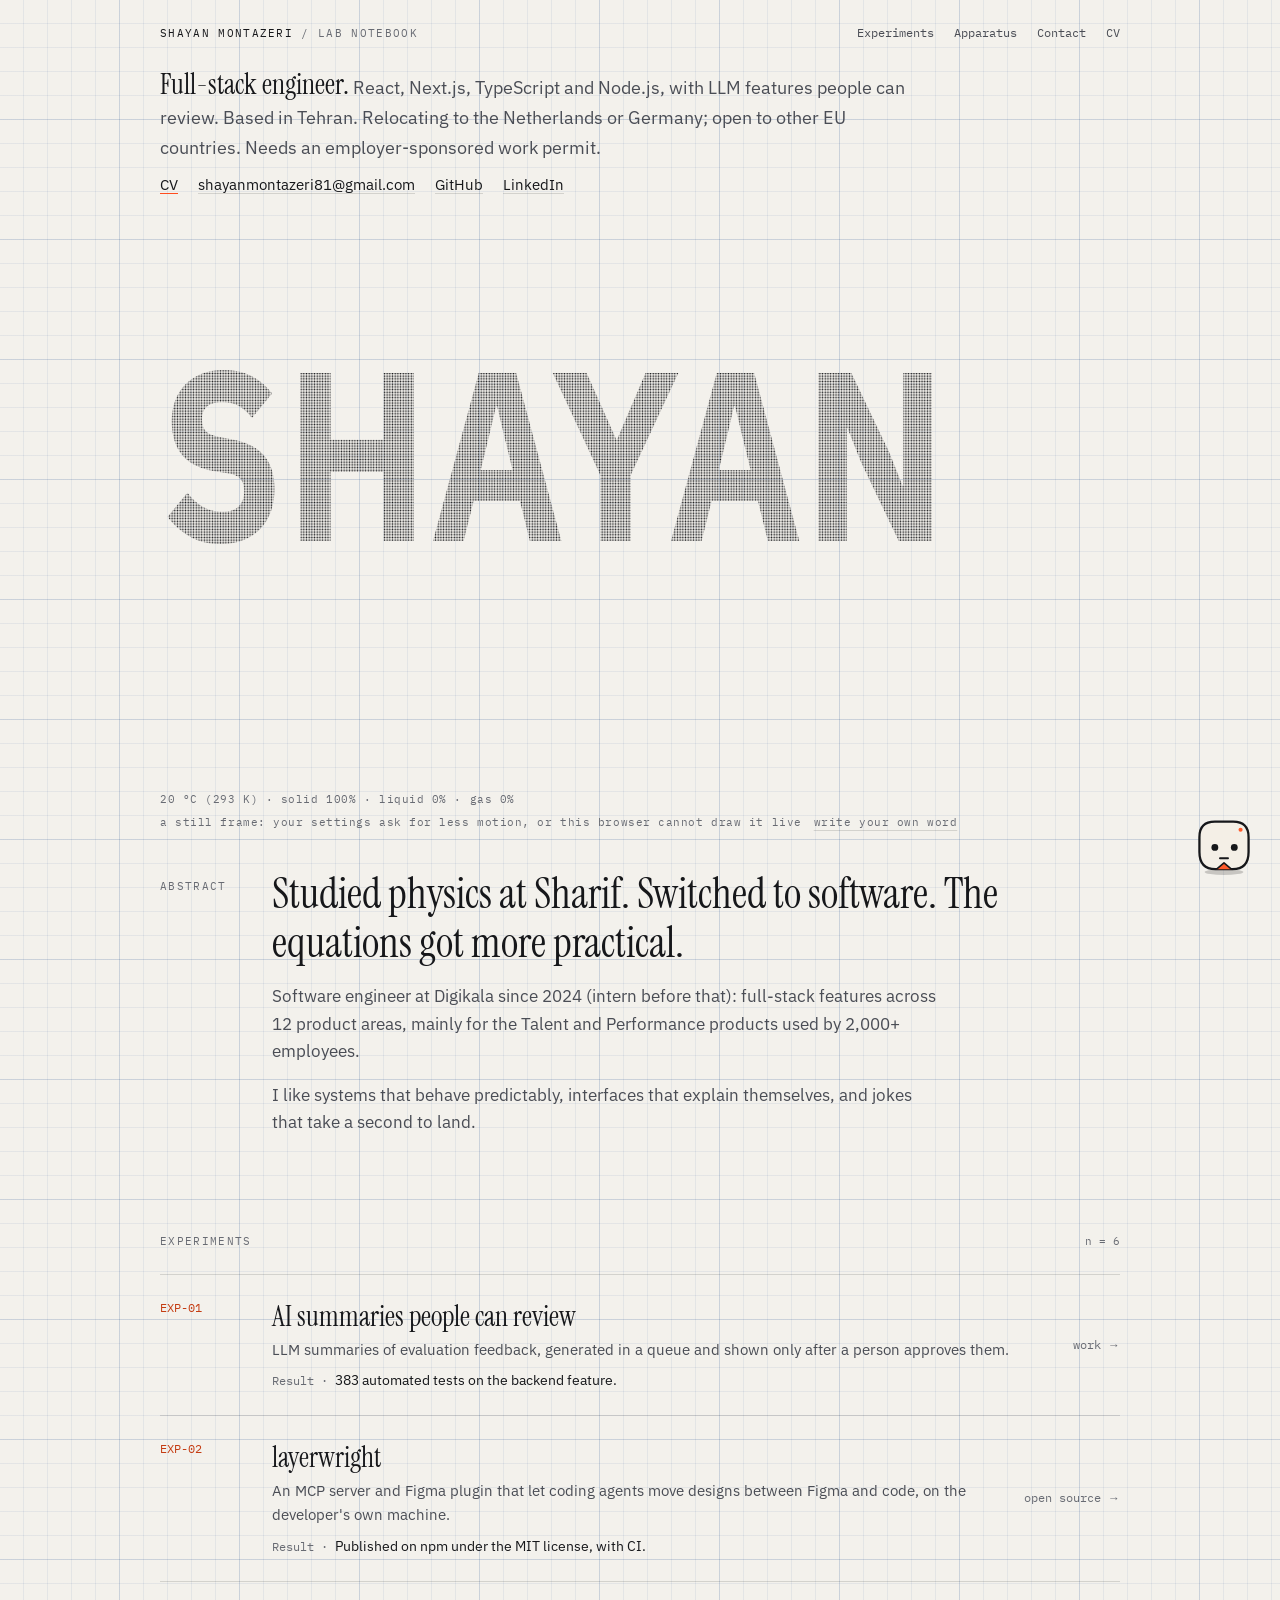
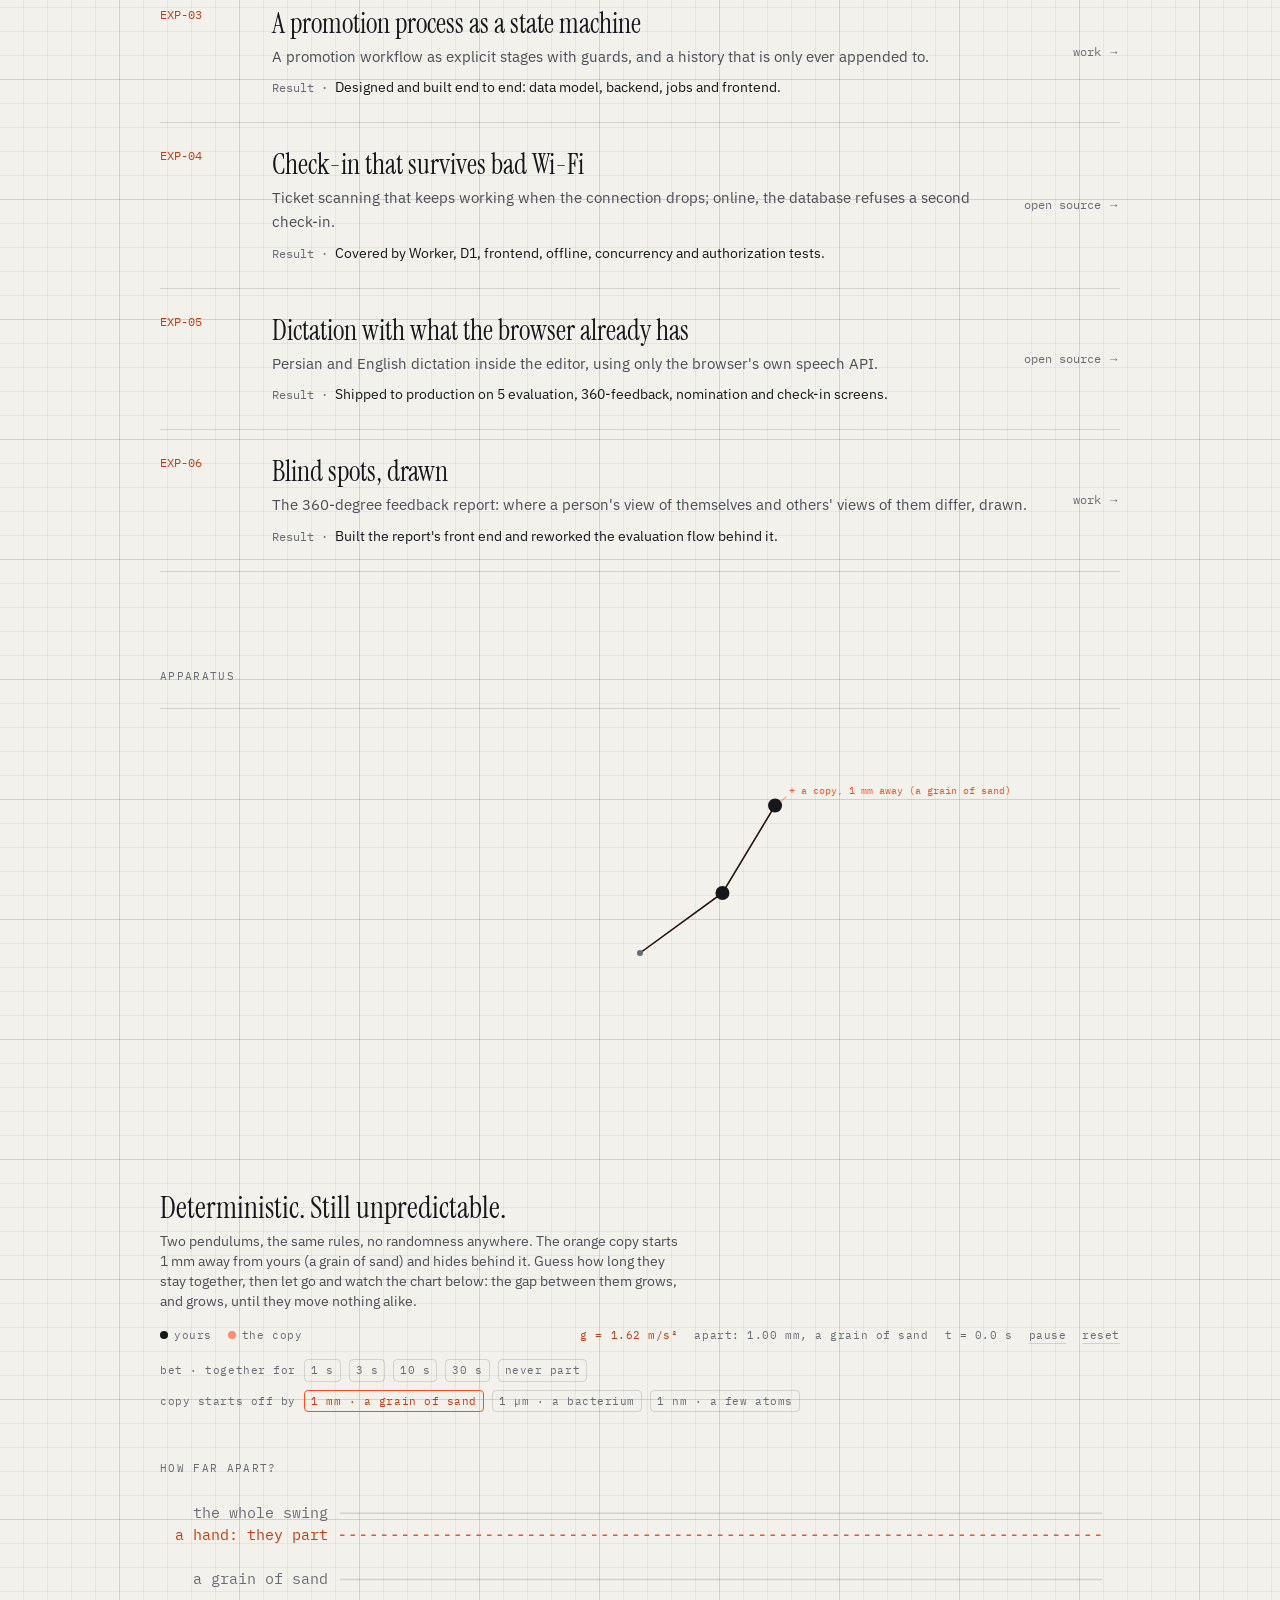
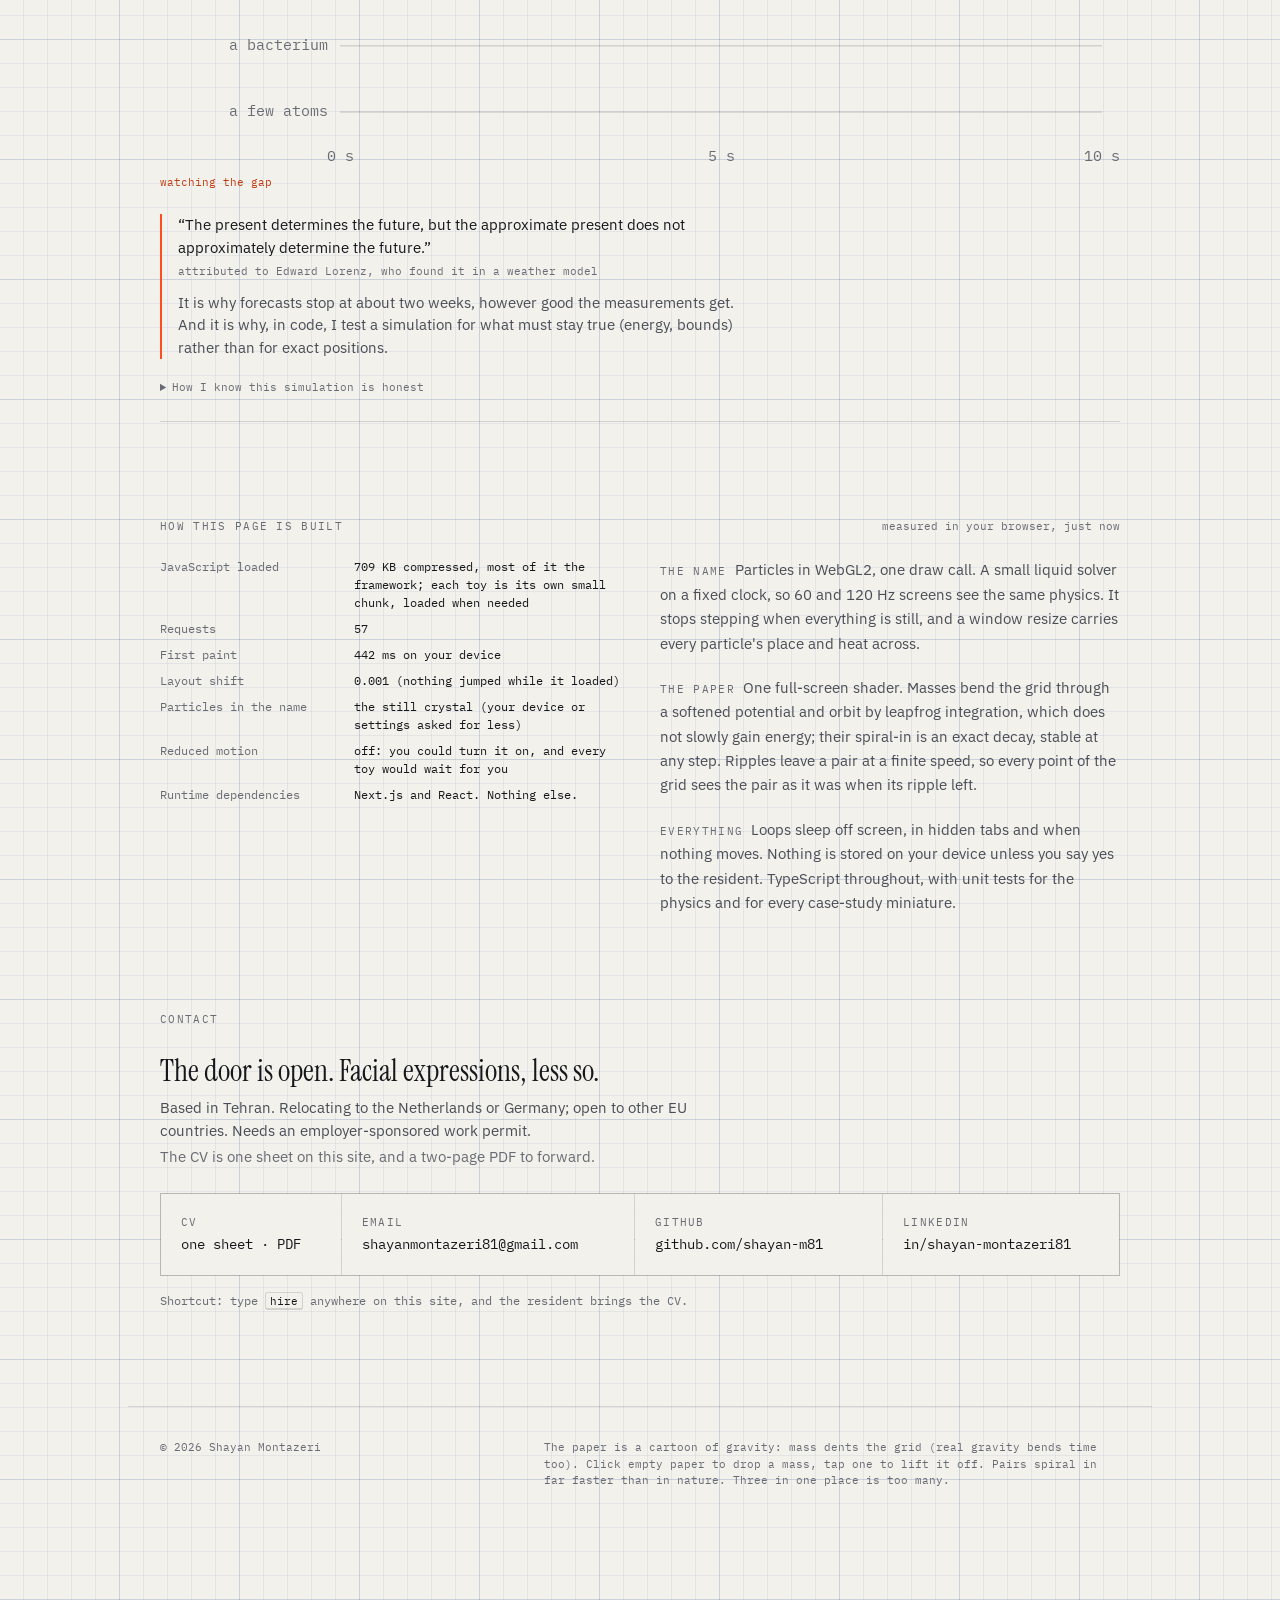
==== commit f3af352e: "Site build 2026-11-19 (0865014)" ====
--- a/index.html
+++ b/index.html
@@ -1 +1 @@
-<!DOCTYPE html><html lang="en" class="sans_8cfd366e-module__dZOgLq__variable mono_6d2b035-module__jGFyya__variable display_9079dc59-module__O7WTVq__variable"><head><meta charSet="utf-8"/><meta name="viewport" content="width=device-width, initial-scale=1"/><link rel="preload" href="/_next/static/media/ibm_plex_mono_latin_400_normal.p.15bn-bt6r468-.woff2" as="font" crossorigin="" type="font/woff2"/><link rel="preload" href="/_next/static/media/ibm_plex_sans_latin_400_normal-s.p.0l-vv37ssd90w.woff2" as="font" crossorigin="" type="font/woff2"/><link rel="preload" href="/_next/static/media/ibm_plex_sans_latin_700_normal-s.p.0~z9rsupns3rv.woff2" as="font" crossorigin="" type="font/woff2"/><link rel="preload" href="/_next/static/media/instrument_serif_latin_400_normal-s.p.16egmc1t~e81l.woff2" as="font" crossorigin="" type="font/woff2"/><link rel="stylesheet" href="/_next/static/chunks/0a2r5zpljf6ub.css" data-precedence="next"/><link rel="preload" as="script" fetchPriority="low" href="/_next/static/chunks/07iwn3dl.fn-..js"/><script src="/_next/static/chunks/07uz2g0_38qia.js" async=""></script><script src="/_next/static/chunks/08dypk6wl8mhd.js" async=""></script><script src="/_next/static/chunks/07lhk_q6pmm3r.js" async=""></script><script src="/_next/static/chunks/turbopack-0zt7ewqba6dx..js" async=""></script><script src="/_next/static/chunks/0ei3w8_l5bdvl.js" async=""></script><script src="/_next/static/chunks/0d3shmwh5_nmn.js" async=""></script><script src="/_next/static/chunks/0i5a3ouo_kt2o.js" async=""></script><script src="/_next/static/chunks/0klgqh6s23k0d.js" async=""></script><script src="/_next/static/chunks/0_ib-.jog5c2w.js" async=""></script><meta name="next-size-adjust" content=""/><meta name="theme-color" content="#f3f1ec" media="(prefers-color-scheme: light)"/><meta name="theme-color" content="#0d0e10" media="(prefers-color-scheme: dark)"/><title>Shayan Montazeri — lab notebook</title><meta name="description" content="Software engineer who studied physics. I build full-stack product features with React, Next.js, TypeScript and Node.js, including LLM features that have to be dependable."/><link rel="author" href="/humans.txt"/><meta name="author" content="Shayan Montazeri"/><link rel="canonical" href="https://shayan-m81.github.io/"/><meta property="og:title" content="Shayan Montazeri — lab notebook"/><meta property="og:description" content="Software engineer who studied physics. I build full-stack product features with React, Next.js, TypeScript and Node.js, including LLM features that have to be dependable."/><meta property="og:url" content="https://shayan-m81.github.io/"/><meta property="og:image" content="https://shayan-m81.github.io/og.png"/><meta property="og:image:width" content="1200"/><meta property="og:image:height" content="630"/><meta property="og:image:alt" content="Shayan Montazeri: full-stack engineer. React, Next.js, TypeScript and Node.js, with LLM features people can review."/><meta property="og:type" content="website"/><meta name="twitter:card" content="summary_large_image"/><meta name="twitter:title" content="Shayan Montazeri — lab notebook"/><meta name="twitter:description" content="Software engineer who studied physics. I build full-stack product features with React, Next.js, TypeScript and Node.js, including LLM features that have to be dependable."/><meta name="twitter:image" content="https://shayan-m81.github.io/og.png"/><link rel="icon" href="/icon.svg?icon.17_fh_a4utl~5.svg" sizes="any" type="image/svg+xml"/><script src="/_next/static/chunks/03~yq9q893hmn.js" noModule=""></script></head><body><div hidden=""><!--$--><!--/$--></div><div class="intro " role="status" aria-label="Opening the lab notebook"><div class="intro-card"><svg viewBox="0 0 56 56" width="64" height="64" aria-hidden="true" class="intro-face"><ellipse cx="28" cy="52.5" rx="17" ry="2.6" fill="#000" opacity="0.18"/><path d="M20 8.5 H36 C45 8.5 49.5 13 49.5 22 V35 C49.5 45 45 50 35.5 50 H20.5 C11 50 6.5 45 6.5 35 V22 C6.5 13 11 8.5 20 8.5 Z" fill="#f4efe6" stroke="#16171a" stroke-width="2"/><path d="M21.5 50 L28 44.5 L34.5 50" fill="#ff5a2a" stroke="#16171a" stroke-width="1.4" stroke-linejoin="round"/><circle cx="42.5" cy="15.5" r="1.8" fill="#ff5a2a"/><ellipse cx="20" cy="31" rx="3" ry="3" fill="#16171a"/><ellipse cx="37" cy="31" rx="3" ry="3" fill="#16171a"/><path d="M24.5 40.5 L31.5 40.5" stroke="#16171a" stroke-width="1.7" stroke-linecap="round" fill="none"/></svg><p class="intro-label">Lab notebook · No. 1</p><p class="intro-name">Shayan Montazeri</p><ul class="intro-steps" aria-hidden="true"><li><span class="intro-mark">·</span>calibrating gravity</li><li><span class="intro-mark">·</span>building the name from particles</li><li><span class="intro-mark">·</span>waking the resident</li></ul><span class="intro-bar" aria-hidden="true"><span style="transform:scaleX(0.080)"></span></span></div></div><canvas aria-hidden="true" data-spacetime="true" class="pointer-events-none fixed inset-0 -z-10 h-lvh w-screen"></canvas><div aria-hidden="true" class="pointer-events-none fixed bottom-[84px] right-4 z-40 w-[136px] rounded-sm border border-rule bg-paper px-2 py-1.5 opacity-0 transition-opacity duration-500 has-[canvas[data-on=true]]:opacity-100 sm:bottom-[104px] sm:right-6"><span class="block font-mono text-[10px] tracking-wider text-ink-3">strain h(t)</span><canvas class="mt-1 block h-9 w-full"></canvas></div><a href="#main" class="skip-link">Skip to content</a><header class="mx-auto flex max-w-5xl flex-col gap-2 px-5 pt-6 sm:flex-row sm:items-center sm:justify-between sm:gap-6 sm:px-8"><a class="label !text-ink no-underline" href="/">Shayan Montazeri<!-- --> <span class="text-ink-3">/ lab notebook</span></a><nav class="flex gap-4 whitespace-nowrap font-mono text-[11px] text-ink-2 sm:gap-5 sm:text-[12px]"><a class="tap-area hover:text-ink" href="/#experiments">Experiments</a><a class="tap-area hover:text-ink" href="/#apparatus">Apparatus</a><a class="tap-area hover:text-ink" href="/#contact">Contact</a><a class="tap-area no-underline hover:text-ink" href="/cv/">CV</a><button type="button" class="tap-area text-signal-ink hover:text-ink">Tour</button></nav></header><div data-paper="true" class="overflow-x-clip"><main id="main" class="mx-auto max-w-5xl px-5 sm:px-8"><section aria-labelledby="who" class="pt-6"><h1 id="who" class="max-w-3xl text-[17px] leading-relaxed text-ink-2 sm:text-lg"><span class="sr-only">Shayan Montazeri<!-- -->, </span><span class="font-display text-2xl text-ink sm:text-[28px]">Full-stack engineer<!-- -->.</span> <!-- -->React, Next.js, TypeScript and Node.js, with LLM features people can review.<!-- --> <span class="text-ink-2">Based in Tehran. Relocating to the Netherlands or Germany; open to other EU countries. Needs an employer-sponsored work permit.</span></h1><p class="mt-3 flex flex-wrap gap-x-5 gap-y-1 text-[15px]"><a class="text-ink underline decoration-signal underline-offset-4" href="/cv/">CV</a><a href="mailto:shayanmontazeri81@gmail.com" class="text-ink underline decoration-rule underline-offset-4 hover:decoration-signal">shayanmontazeri81@gmail.com</a><a href="https://github.com/shayan-m81" target="_blank" rel="noopener noreferrer" class="text-ink underline decoration-rule underline-offset-4 hover:decoration-signal">GitHub</a><a href="https://www.linkedin.com/in/shayan-montazeri81" target="_blank" rel="noopener noreferrer" class="text-ink underline decoration-rule underline-offset-4 hover:decoration-signal">LinkedIn</a></p><div><div class="relative"><div role="img" data-tour="name" aria-label="The name SHAYAN, drawn as a crystal of particles" class="relative h-[clamp(260px,40vh,340px)] w-full touch-pan-y select-none sm:h-[58vh] sm:min-h-[300px]"><svg viewBox="0 0 1000 300" preserveAspectRatio="xMidYMid meet" aria-hidden="true" class="absolute inset-0 h-full w-full text-ink transition-opacity duration-300 opacity-100"><defs><pattern id="lattice-28" width="2.8" height="2.8" patternUnits="userSpaceOnUse"><circle cx="1.4" cy="1.4" r="0.868" fill="currentColor"></circle></pattern><pattern id="lattice-40" width="4" height="4" patternUnits="userSpaceOnUse"><circle cx="2" cy="2" r="1.24" fill="currentColor"></circle></pattern><pattern id="lattice-50" width="5" height="5" patternUnits="userSpaceOnUse"><circle cx="2.5" cy="2.5" r="1.55" fill="currentColor"></circle></pattern><pattern id="lattice-70" width="7" height="7" patternUnits="userSpaceOnUse"><circle cx="3.5" cy="3.5" r="2.17" fill="currentColor"></circle></pattern></defs><text x="0" y="237" textLength="820" lengthAdjust="spacingAndGlyphs" font-size="250" font-weight="700" class="hero-name font-sans">SHAYAN</text></svg><canvas aria-hidden="true" class="pointer-events-none absolute -z-[1]" style="inset:-48px;width:calc(100% + 96px);height:calc(100% + 96px)"></canvas><canvas aria-hidden="true" class="hero-fx pointer-events-none absolute -z-[1]" style="inset:-96px;width:calc(100% + 192px);height:calc(100% + 192px)"></canvas></div><div data-tour="thermostat" class="thermostat"><span aria-hidden="true" class="thermostat-tube"></span><span aria-hidden="true" class="thermostat-bulb"></span><div role="radiogroup" aria-label="Temperature"><button type="button" role="radio" aria-checked="true" aria-label="room, 20 °C, 293 kelvin: solid" tabindex="0" class="thermostat-stop" style="--t:0.0000"><span aria-hidden="true" class="thermostat-tick"></span><span aria-hidden="true" class="thermostat-label"><span class="thermostat-name">room</span>20 °C</span></button><button type="button" role="radio" aria-checked="false" aria-label="solder melts, 180 °C, 450 kelvin: the first letters melt" tabindex="-1" class="thermostat-stop" style="--t:0.2500"><span aria-hidden="true" class="thermostat-tick"></span><span aria-hidden="true" class="thermostat-label"><span class="thermostat-name">solder melts</span>180 °C</span></button><button type="button" role="radio" aria-checked="false" aria-label="pizza oven, 400 °C, 670 kelvin: liquid" tabindex="-1" class="thermostat-stop" style="--t:0.5000"><span aria-hidden="true" class="thermostat-tick"></span><span aria-hidden="true" class="thermostat-label"><span class="thermostat-name">pizza oven</span>400 °C</span></button><button type="button" role="radio" aria-checked="false" aria-label="glows red, 730 °C, 1000 kelvin: liquid, glowing" tabindex="-1" class="thermostat-stop" style="--t:0.7500"><span aria-hidden="true" class="thermostat-tick"></span><span aria-hidden="true" class="thermostat-label"><span class="thermostat-name">glows red</span>730 °C</span></button><button type="button" role="radio" aria-checked="false" aria-label="almost lava, 980 °C, 1250 kelvin: boiling away" tabindex="-1" class="thermostat-stop" style="--t:1.0000"><span aria-hidden="true" class="thermostat-tick"></span><span aria-hidden="true" class="thermostat-label"><span class="thermostat-name">almost lava</span>980 °C</span></button></div><span aria-hidden="true" class="thermostat-knob"></span></div></div><div aria-hidden="false" class="hero-controls mt-3 font-mono text-[11px] "><div role="toolbar" aria-label="Tools for the name" class="flex flex-nowrap items-center gap-2"><button type="button" aria-pressed="false" class="hero-tool"><svg viewBox="0 0 16 16" aria-hidden="true" class="h-3.5 w-3.5"><path d="M4 9V4.5a1 1 0 0 1 2 0V8m0-4.5V3a1 1 0 0 1 2 0v5m0-4a1 1 0 0 1 2 0v4.5m0-3a1 1 0 0 1 2 0V10a5 5 0 0 1-5 5H7.5A4 4 0 0 1 4 13L2.4 10a1 1 0 0 1 1.6-1.2L5 10" fill="none" stroke="currentColor" stroke-width="1.3" stroke-linecap="round" stroke-linejoin="round"></path></svg>hand</button><button type="button" aria-pressed="true" class="hero-tool hero-tool-on"><svg viewBox="0 0 16 16" aria-hidden="true" class="h-3.5 w-3.5"><path d="M8 1.5c.5 2.5 3.5 3.8 3.5 7.2A3.5 3.5 0 0 1 8 12.2a3.5 3.5 0 0 1-3.5-3.5C4.5 6.5 6 6 6 4c1 .8 1.3 1.8 1.2 2.7C8.3 5.6 8.3 3.5 8 1.5ZM8 12.2V15" fill="none" stroke="currentColor" stroke-width="1.3" stroke-linecap="round" stroke-linejoin="round"></path></svg>blowtorch</button><button type="button" aria-pressed="false" class="hero-tool"><svg viewBox="0 0 16 16" aria-hidden="true" class="h-3.5 w-3.5"><path d="M8 1v14M2 4.5l12 7M2 11.5l12-7M6 2.5 8 4l2-1.5M6 13.5 8 12l2 1.5" fill="none" stroke="currentColor" stroke-width="1.3" stroke-linecap="round" stroke-linejoin="round"></path></svg>freeze spray</button></div><p class="mt-1.5 truncate text-ink-3"><span class="pointer-coarse:hidden">about 1300 °C at the tip: melts, then boils<!-- --> · esc puts it down</span><span class="hidden pointer-coarse:inline">touch the name · it works above your finger</span></p></div><div class="pointer-events-none mt-3 flex flex-col items-start gap-1.5 font-mono text-[11px] tracking-wider text-ink-3"><span><span class="sm:hidden">room · </span><span>20 °C (293 K)</span><span class="hidden sm:inline"> · </span><span class="block sm:inline">solid 100% · liquid 0% · gas 0%</span></span><span class="flex flex-wrap items-center gap-x-3"><span class="min-h-[3em] basis-full sm:min-h-0 sm:basis-auto">pick a temperature, or a tool and press on the name</span><span class="pointer-events-auto flex gap-3"><button type="button" class="tap-area underline decoration-rule underline-offset-4 hover:text-ink">write your own word</button></span></span></div></div><div class="mt-10 grid gap-8 sm:grid-cols-[88px_1fr] sm:gap-6"><span class="label pt-2">Abstract</span><div class="space-y-4" data-tour="abstract"><p class="font-display text-3xl leading-[1.15] sm:text-[42px]">Studied physics at Sharif. Switched to software. The equations got more practical.</p><p class="max-w-2xl text-[17px] leading-relaxed text-ink-2">Software engineer at Digikala since 2024 (intern before that): full-stack features across 12 product areas, mainly for the Talent and Performance products used by 2,000+ employees.</p><p class="max-w-2xl text-[17px] leading-relaxed text-ink-2">I like systems that behave predictably, interfaces that explain themselves, and jokes that take a second to land.</p></div></div></section><section id="experiments" aria-labelledby="exp-title" class="mt-24 scroll-mt-8" data-tour="experiments"><div class="mb-6 flex items-baseline justify-between"><h2 id="exp-title" class="label">Experiments</h2><span class="font-mono text-[11px] text-ink-3">n = <!-- -->6</span></div><ol class="divide-y divide-rule border-y border-rule"><li><a class="group grid gap-2 py-6 no-underline sm:grid-cols-[88px_1fr_auto] sm:gap-6" href="/experiments/ai-summaries/"><span class="font-mono text-[12px] text-signal-ink">EXP-01</span><span><span class="block font-display text-2xl leading-tight text-ink transition-colors group-hover:text-signal-ink sm:text-[28px]">AI summaries people can review</span><span class="mt-1 block text-[15px] leading-relaxed text-ink-2">LLM summaries of evaluation feedback, generated in a queue and shown only after a person approves them.</span><span class="mt-2 block text-[14px] text-ink"><span class="font-mono text-[12px] text-ink-3">Result · </span>383 automated tests on the backend feature.</span></span><span class="font-mono text-[12px] text-ink-3 transition-colors group-hover:text-signal-ink sm:self-center">work<!-- --> →</span></a></li><li><a class="group grid gap-2 py-6 no-underline sm:grid-cols-[88px_1fr_auto] sm:gap-6" href="/experiments/layerwright/"><span class="font-mono text-[12px] text-signal-ink">EXP-02</span><span><span class="block font-display text-2xl leading-tight text-ink transition-colors group-hover:text-signal-ink sm:text-[28px]">layerwright</span><span class="mt-1 block text-[15px] leading-relaxed text-ink-2">An MCP server and Figma plugin that let coding agents move designs between Figma and code, on the developer&#x27;s own machine.</span><span class="mt-2 block text-[14px] text-ink"><span class="font-mono text-[12px] text-ink-3">Result · </span>Published on npm under the MIT license, with CI.</span></span><span class="font-mono text-[12px] text-ink-3 transition-colors group-hover:text-signal-ink sm:self-center">open source<!-- --> →</span></a></li><li><a class="group grid gap-2 py-6 no-underline sm:grid-cols-[88px_1fr_auto] sm:gap-6" href="/experiments/promotion-state-machine/"><span class="font-mono text-[12px] text-signal-ink">EXP-03</span><span><span class="block font-display text-2xl leading-tight text-ink transition-colors group-hover:text-signal-ink sm:text-[28px]">A promotion process as a state machine</span><span class="mt-1 block text-[15px] leading-relaxed text-ink-2">A promotion workflow as explicit stages with guards, and a history that is only ever appended to.</span><span class="mt-2 block text-[14px] text-ink"><span class="font-mono text-[12px] text-ink-3">Result · </span>Designed and built end to end: data model, backend, jobs and frontend.</span></span><span class="font-mono text-[12px] text-ink-3 transition-colors group-hover:text-signal-ink sm:self-center">work<!-- --> →</span></a></li><li><a class="group grid gap-2 py-6 no-underline sm:grid-cols-[88px_1fr_auto] sm:gap-6" href="/experiments/offline-check-in/"><span class="font-mono text-[12px] text-signal-ink">EXP-04</span><span><span class="block font-display text-2xl leading-tight text-ink transition-colors group-hover:text-signal-ink sm:text-[28px]">Check-in that survives bad Wi-Fi</span><span class="mt-1 block text-[15px] leading-relaxed text-ink-2">Ticket scanning that keeps working when the connection drops; online, the database refuses a second check-in.</span><span class="mt-2 block text-[14px] text-ink"><span class="font-mono text-[12px] text-ink-3">Result · </span>Covered by Worker, D1, frontend, offline, concurrency and authorization tests.</span></span><span class="font-mono text-[12px] text-ink-3 transition-colors group-hover:text-signal-ink sm:self-center">open source<!-- --> →</span></a></li><li><a class="group grid gap-2 py-6 no-underline sm:grid-cols-[88px_1fr_auto] sm:gap-6" href="/experiments/persian-dictation/"><span class="font-mono text-[12px] text-signal-ink">EXP-05</span><span><span class="block font-display text-2xl leading-tight text-ink transition-colors group-hover:text-signal-ink sm:text-[28px]">Dictation with what the browser already has</span><span class="mt-1 block text-[15px] leading-relaxed text-ink-2">Persian and English dictation inside the editor, using only the browser&#x27;s own speech API.</span><span class="mt-2 block text-[14px] text-ink"><span class="font-mono text-[12px] text-ink-3">Result · </span>Shipped to production on 5 evaluation, 360-feedback, nomination and check-in screens.</span></span><span class="font-mono text-[12px] text-ink-3 transition-colors group-hover:text-signal-ink sm:self-center">open source<!-- --> →</span></a></li><li><a class="group grid gap-2 py-6 no-underline sm:grid-cols-[88px_1fr_auto] sm:gap-6" href="/experiments/360-report/"><span class="font-mono text-[12px] text-signal-ink">EXP-06</span><span><span class="block font-display text-2xl leading-tight text-ink transition-colors group-hover:text-signal-ink sm:text-[28px]">Blind spots, drawn</span><span class="mt-1 block text-[15px] leading-relaxed text-ink-2">The 360-degree feedback report: where a person&#x27;s view of themselves and others&#x27; views of them differ, drawn.</span><span class="mt-2 block text-[14px] text-ink"><span class="font-mono text-[12px] text-ink-3">Result · </span>Built the report&#x27;s front end and reworked the evaluation flow behind it.</span></span><span class="font-mono text-[12px] text-ink-3 transition-colors group-hover:text-signal-ink sm:self-center">work<!-- --> →</span></a></li></ol></section><section id="apparatus" aria-labelledby="app-title" class="mt-24 scroll-mt-8" data-tour="apparatus"><h2 id="app-title" class="label mb-6">Apparatus</h2><div><figure class="relative border-y border-rule py-6"><div class="h-[380px] w-full sm:h-[440px]" aria-hidden="true"></div><figcaption class="mt-4"><p class="font-display text-2xl leading-tight sm:text-3xl">Deterministic. Still unpredictable.</p><p class="mt-1 max-w-prose text-sm text-ink-2">Two pendulums, the same rules, no randomness anywhere. The orange copy starts 1 mm away from yours (a grain of sand) and hides behind it. Guess how long they stay together, then let go and watch the chart below: the gap between them grows, and grows, until they move nothing alike.</p></figcaption></figure></div></section><section id="built" aria-labelledby="built-title" class="mt-24 scroll-mt-8" data-tour="built"><div class="mb-6 flex flex-wrap items-baseline justify-between gap-2"><h2 id="built-title" class="label">How this page is built</h2><span class="font-mono text-[11px] text-ink-3">measured in your browser, just now</span></div><div class="grid gap-10 lg:grid-cols-[1fr_1fr]"><dl class="grid content-start gap-x-6 gap-y-2 font-mono text-[12px] sm:grid-cols-[170px_1fr]"><div class="contents"><dt class="text-ink-3">JavaScript loaded</dt><dd class="text-ink">measuring…</dd></div><div class="contents"><dt class="text-ink-3">Requests</dt><dd class="text-ink">measuring…</dd></div><div class="contents"><dt class="text-ink-3">First paint</dt><dd class="text-ink">measuring…</dd></div><div class="contents"><dt class="text-ink-3">Layout shift</dt><dd class="text-ink">measuring…</dd></div><div class="contents"><dt class="text-ink-3">Particles in the name</dt><dd class="text-ink">measuring…</dd></div><div class="contents"><dt class="text-ink-3">Reduced motion</dt><dd class="text-ink">…</dd></div><div class="contents"><dt class="text-ink-3">Runtime dependencies</dt><dd class="text-ink">Next.js and React. Nothing else.</dd></div></dl><div class="grid gap-5 text-[15px] leading-relaxed text-ink-2"><p><span class="label mr-2">The name</span>Particles in WebGL2, one draw call. A small liquid solver on a fixed clock, so 60 and 120 Hz screens see the same physics. It stops stepping when everything is still, and a window resize carries every particle&#x27;s place and heat across.</p><p><span class="label mr-2">The paper</span>One full-screen shader. Masses bend the grid through a softened potential and orbit by leapfrog integration, which does not slowly gain energy; their spiral-in is an exact decay, stable at any step. Ripples leave a pair at a finite speed, so every point of the grid sees the pair as it was when its ripple left.</p><p><span class="label mr-2">Everything</span>Loops sleep off screen, in hidden tabs and when nothing moves. Nothing is stored on your device unless you say yes to the resident. TypeScript throughout, with unit tests for the physics and for every case-study miniature.</p></div></div></section><section id="contact" aria-labelledby="contact-title" class="mt-24 scroll-mt-8" data-tour="contact"><h2 id="contact-title" class="label mb-6">Contact</h2><p class="max-w-xl font-display text-3xl leading-tight">The door is open. Facial expressions, less so.</p><p class="mt-2 max-w-xl text-[15px] text-ink-2">Based in Tehran. Relocating to the Netherlands or Germany; open to other EU countries. Needs an employer-sponsored work permit.</p><p class="mb-6 mt-1 max-w-xl text-[15px] text-ink-3">The CV is one sheet on this site, and a two-page PDF to forward.</p><ul class="grid gap-px overflow-hidden border border-rule bg-rule sm:grid-cols-2 lg:grid-cols-[0.8fr_1.3fr_1.1fr_1.05fr]"><li class="bg-paper"><a href="/cv/" class="block px-5 py-5 no-underline transition-colors hover:bg-paper-2"><span class="label block">CV</span><span class="mt-1 block font-mono text-[14px] text-ink [overflow-wrap:anywhere]">one sheet · PDF</span></a></li><li class="bg-paper"><a href="mailto:shayanmontazeri81@gmail.com" class="block px-5 py-5 no-underline transition-colors hover:bg-paper-2"><span class="label block">Email</span><span class="mt-1 block font-mono text-[14px] text-ink [overflow-wrap:anywhere]">shayanmontazeri81@gmail.com</span></a></li><li class="bg-paper"><a href="https://github.com/shayan-m81" target="_blank" rel="noopener noreferrer" class="block px-5 py-5 no-underline transition-colors hover:bg-paper-2"><span class="label block">GitHub</span><span class="mt-1 block font-mono text-[14px] text-ink [overflow-wrap:anywhere]">github.com/shayan-m81</span></a></li><li class="bg-paper"><a href="https://www.linkedin.com/in/shayan-montazeri81" target="_blank" rel="noopener noreferrer" class="block px-5 py-5 no-underline transition-colors hover:bg-paper-2"><span class="label block">LinkedIn</span><span class="mt-1 block font-mono text-[14px] text-ink [overflow-wrap:anywhere]">in/shayan-montazeri81</span></a></li></ul><p class="keyboard-only mt-4 font-mono text-[12px] text-ink-3">Shortcut: type <kbd>hire</kbd> anywhere on this site, and the resident brings the CV.</p></section><!--$--><!--/$--></main></div><footer class="mx-auto mt-24 flex max-w-5xl flex-wrap justify-between gap-2 border-t border-rule px-5 pt-8 pb-24 font-mono text-[11px] text-ink-3 sm:px-8 sm:pb-28"><span>© <!-- -->2026<!-- --> <!-- -->Shayan Montazeri</span><span class="max-w-xl">The paper is a cartoon of gravity: mass dents the grid (real gravity bends time too). <span class="pointer-coarse:hidden">Click</span><span class="hidden pointer-coarse:inline">Tap</span> empty paper to drop a mass, tap one to lift it off. Pairs spiral in far faster than in nature. Three in one place is too many.</span></footer><div class="resident-dock fixed bottom-4 right-4 z-40 flex max-w-[calc(100vw-2rem)] items-end gap-2 sm:bottom-6 sm:right-6 sm:max-w-[calc(100vw-3rem)]"><div aria-live="polite" class="pointer-events-none min-w-0 max-w-[288px]"></div><div class="relative shrink-0"><span role="tooltip" id="resident-tip" class="resident-bubble resident-tip absolute bottom-full right-0 mb-2 w-[248px]"><span class="mb-1.5 block min-h-[1.375em] text-[14px] leading-snug text-ink"></span><svg viewBox="0 0 100 60" aria-hidden="true" class="mb-1 h-9 w-full text-ink"><path d="M 15.36 34.00 A 40 40 0 0 1 84.64 34.00" fill="none" stroke="var(--rule)" stroke-width="1.5"></path><path d="M 33.73 17.46 A 40 40 0 0 1 43.33 14.56" fill="none" stroke="var(--ink-3)" stroke-width="4"></path><path d="M 76.77 24.27 A 40 40 0 0 1 84.64 34.00" fill="none" stroke="var(--signal)" stroke-width="4"></path><path d="M 13.63 33.00 L 10.16 31.00" stroke="var(--ink-3)" stroke-width="1"></path><path d="M 29.00 17.63 L 27.00 14.16" stroke="var(--ink-3)" stroke-width="1"></path><path d="M 50.00 12.00 L 50.00 8.00" stroke="var(--ink-3)" stroke-width="1"></path><path d="M 71.00 17.63 L 73.00 14.16" stroke="var(--ink-3)" stroke-width="1"></path><path d="M 86.37 33.00 L 89.84 31.00" stroke="var(--ink-3)" stroke-width="1"></path><line x1="50" y1="54" x2="50" y2="18" stroke="currentColor" stroke-width="1.5" stroke-linecap="round" transform="rotate(-16.800000000000004 50 54)"></line><circle cx="50" cy="54" r="2.5" fill="currentColor"></circle></svg><span class="block font-mono text-[11px] text-ink-2">Excitement level: within normal range. Found 0 of 13.</span></span><button type="button" popoverTarget="lab-menu" aria-label="The resident: open the lab menu" aria-describedby="resident-tip" class="resident-button block rounded-2xl transition duration-200 hover:-translate-y-0.5 "><span class="block "><svg viewBox="0 0 56 56" aria-hidden="true" class="resident-breathe h-14 w-14 sm:h-16 sm:w-16"><ellipse cx="28" cy="52.5" rx="17" ry="2.6" fill="#000" opacity="0.18"/><path d="M20 8.5 H36 C45 8.5 49.5 13 49.5 22 V35 C49.5 45 45 50 35.5 50 H20.5 C11 50 6.5 45 6.5 35 V22 C6.5 13 11 8.5 20 8.5 Z" fill="#f4efe6" stroke="#16171a" stroke-width="2"/><path d="M21.5 50 L28 44.5 L34.5 50" fill="#ff5a2a" stroke="#16171a" stroke-width="1.4" stroke-linejoin="round"/><circle cx="42.5" cy="15.5" r="1.8" fill="#ff5a2a"/><ellipse cx="20" cy="31" rx="3" ry="3" fill="#16171a"/><ellipse cx="37" cy="31" rx="3" ry="3" fill="#16171a"/><path d="M24.5 40.5 L31.5 40.5" stroke="#16171a" stroke-width="1.7" stroke-linecap="round" fill="none"/></svg></span></button><div id="lab-menu" popover="auto" role="dialog" aria-labelledby="lab-menu-title" class="lab-menu"><div class="lab-menu-scroll"><div class="flex items-start gap-3 p-3"><button type="button" aria-label="Poke the resident" class="resident-button shrink-0 rounded-xl"><span class="block "><svg viewBox="0 0 56 56" aria-hidden="true" class="h-14 w-14"><ellipse cx="28" cy="52.5" rx="17" ry="2.6" fill="#000" opacity="0.18"/><path d="M20 8.5 H36 C45 8.5 49.5 13 49.5 22 V35 C49.5 45 45 50 35.5 50 H20.5 C11 50 6.5 45 6.5 35 V22 C6.5 13 11 8.5 20 8.5 Z" fill="#f4efe6" stroke="#16171a" stroke-width="2"/><path d="M21.5 50 L28 44.5 L34.5 50" fill="#ff5a2a" stroke="#16171a" stroke-width="1.4" stroke-linejoin="round"/><circle cx="42.5" cy="15.5" r="1.8" fill="#ff5a2a"/><ellipse cx="20" cy="31" rx="3" ry="3" fill="#16171a"/><ellipse cx="37" cy="31" rx="3" ry="3" fill="#16171a"/><path d="M24.5 40.5 L31.5 40.5" stroke="#16171a" stroke-width="1.7" stroke-linecap="round" fill="none"/></svg></span></button><div class="min-w-0 flex-1"><p id="lab-menu-title" class="label">The resident · lab assistant</p><p class="mt-1 text-[14px] leading-snug text-ink"></p><p class="mt-1 font-mono text-[11px] text-ink-2">Excitement level: within normal range. Found 0 of 13.</p></div></div><div class="border-t border-rule px-2 pb-2 pt-2.5"><p class="label px-2 pb-1.5">Try something</p><div class="grid gap-0.5"><button type="button" class="lab-play"><span class="lab-play-icon"><svg viewBox="0 0 20 20" width="20" height="20" aria-hidden="true" fill="none" stroke="currentColor" stroke-width="1.5" stroke-linecap="round" stroke-linejoin="round"><ellipse cx="10" cy="11" rx="8" ry="2.6"></ellipse><path d="M4.6 9.4a5.6 5.4 0 0 1 10.8 0"></path><circle cx="10" cy="11" r="3.4" fill="currentColor" stroke="none"></circle></svg></span><span class="min-w-0"><span class="lab-play-title">Make a black hole</span><span class="lab-play-note">The page falls in. He copes.</span></span><span aria-hidden="true" class="lab-play-go">→</span></button></div></div><div class="grid grid-cols-3 gap-1.5 border-t border-rule p-2.5 font-mono text-[11px]"><button type="button" class="lab-tool"><svg viewBox="0 0 20 20" width="18" height="18" aria-hidden="true" fill="none" stroke="currentColor" stroke-width="1.5" stroke-linecap="round" stroke-linejoin="round"><path d="M5.5 2.5h6.5l3 3v12h-9.5z"></path><path d="M8 8.5h5M8 11.5h5M8 14.5h3"></path></svg><span>visit report</span></button><button type="button" class="lab-tool"><svg viewBox="0 0 20 20" width="18" height="18" aria-hidden="true" fill="none" stroke="currentColor" stroke-width="1.5" stroke-linecap="round" stroke-linejoin="round"><path d="M15.6 12.2a6 6 0 1 1-1.4-6.4"></path><path d="M15 2.8v3.6h-3.6"></path></svg><span>reset lab</span></button><button type="button" class="lab-tool" aria-pressed="true"><svg viewBox="0 0 20 20" width="18" height="18" aria-hidden="true" fill="none" stroke="currentColor" stroke-width="1.5" stroke-linecap="round" stroke-linejoin="round"><path d="M3.5 4.5h13v9h-7l-3.5 3v-3h-2.5z"></path></svg><span>hints on</span></button></div><p class="keyboard-only border-t border-rule px-3 py-2 font-mono text-[11px] text-ink-2">Type <kbd>hire</kbd>, <kbd>cv</kbd> or <kbd>email</kbd> anywhere: I fetch the paperwork.</p><details class="border-t border-rule"><summary class="cursor-pointer px-3 py-2.5 font-mono text-[11px] text-ink-2 hover:text-ink">lab log · <!-- -->0<!-- --> <!-- -->entries<!-- --> · <!-- -->found 0 of 13.</summary><ol role="log" aria-label="Lab log" class="space-y-1.5 px-3 pb-3 font-mono text-[11px] leading-relaxed"></ol><div class="space-y-2 border-t border-rule p-3 font-mono text-[10px] leading-relaxed text-ink-3"><p>Found 0 of 13.<!-- --> <!-- -->The rest: no spoilers. The tour knows where they are.</p><p>May I remember you next time? Only in this browser; nothing is sent anywhere.<!-- --> <button type="button" class="underline decoration-rule underline-offset-4 hover:text-ink">yes</button> <button type="button" class="underline decoration-rule underline-offset-4 hover:text-ink">no</button></p></div></details></div></div></div></div><script src="/_next/static/chunks/07iwn3dl.fn-..js" id="_R_" async=""></script><script>(self.__next_f=self.__next_f||[]).push([0])</script><script>self.__next_f.push([1,"1:\"$Sreact.fragment\"\n2:I[77087,[\"/_next/static/chunks/0ei3w8_l5bdvl.js\",\"/_next/static/chunks/0d3shmwh5_nmn.js\",\"/_next/static/chunks/0i5a3ouo_kt2o.js\"],\"Intro\"]\n3:I[92927,[\"/_next/static/chunks/0ei3w8_l5bdvl.js\",\"/_next/static/chunks/0d3shmwh5_nmn.js\",\"/_next/static/chunks/0i5a3ouo_kt2o.js\"],\"Spacetime\"]\n4:I[22016,[\"/_next/static/chunks/0ei3w8_l5bdvl.js\",\"/_next/static/chunks/0d3shmwh5_nmn.js\",\"/_next/static/chunks/0i5a3ouo_kt2o.js\",\"/_next/static/chunks/0klgqh6s23k0d.js\",\"/_next/static/chunks/0_ib-.jog5c2w.js\"],\"\"]\n5:I[73438,[\"/_next/static/chunks/0ei3w8_l5bdvl.js\",\"/_next/static/chunks/0d3shmwh5_nmn.js\",\"/_next/static/chunks/0i5a3ouo_kt2o.js\"],\"Greeting\"]\n6:I[65828,[\"/_next/static/chunks/0ei3w8_l5bdvl.js\",\"/_next/static/chunks/0d3shmwh5_nmn.js\",\"/_next/static/chunks/0i5a3ouo_kt2o.js\"],\"SectionLink\"]\n7:I[18992,[\"/_next/static/chunks/0ei3w8_l5bdvl.js\",\"/_next/static/chunks/0d3shmwh5_nmn.js\",\"/_next/static/chunks/0i5a3ouo_kt2o.js\"],\"TourButton\"]\n8:I[39756,[\"/_next/static/chunks/0ei3w8_l5bdvl.js\",\"/_next/static/chunks/0d3shmwh5_nmn.js\",\"/_next/static/chunks/0i5a3ouo_kt2o.js\"],\"default\"]\n9:I[37457,[\"/_next/static/chunks/0ei3w8_l5bdvl.js\",\"/_next/static/chunks/0d3shmwh5_nmn.js\",\"/_next/static/chunks/0i5a3ouo_kt2o.js\"],\"default\"]\na:I[56280,[\"/_next/static/chunks/0ei3w8_l5bdvl.js\",\"/_next/static/chunks/0d3shmwh5_nmn.js\",\"/_next/static/chunks/0i5a3ouo_kt2o.js\"],\"Resident\"]\n18:I[68027,[\"/_next/static/chunks/0ei3w8_l5bdvl.js\",\"/_next/static/chunks/0d3shmwh5_nmn.js\",\"/_next/static/chunks/0i5a3ouo_kt2o.js\"],\"default\",1]\n:HL[\"/_next/static/chunks/0a2r5zpljf6ub.css\",\"style\"]\n:HL[\"/_next/static/media/ibm_plex_mono_latin_400_normal.p.15bn-bt6r468-.woff2\",\"font\",{\"crossOrigin\":\"\",\"type\":\"font/woff2\"}]\n:HL[\"/_next/static/media/ibm_plex_sans_latin_400_normal-s.p.0l-vv37ssd90w.woff2\",\"font\",{\"crossOrigin\":\"\",\"type\":\"font/woff2\"}]\n:HL[\"/_next/static/media/ibm_plex_sans_latin_700_normal-s.p.0~z9rsupns3rv.woff2\",\"font\",{\"crossOrigin\":\"\",\"type\":\"font/woff2\"}]\n:HL[\"/_next/static/media/instrument_serif_latin_400_normal-s.p.16egmc1t~e81l.woff2\",\"font\",{\"crossOrigin\":\"\",\"type\":\"font/woff2\"}]\n"])</script><script>self.__next_f.push([1,"0:{\"P\":null,\"c\":[\"\",\"\"],\"q\":\"\",\"i\":false,\"f\":[[[\"\",{\"children\":[\"__PAGE__\",{}]},\"$undefined\",\"$undefined\",16],[[\"$\",\"$1\",\"c\",{\"children\":[[[\"$\",\"link\",\"0\",{\"rel\":\"stylesheet\",\"href\":\"/_next/static/chunks/0a2r5zpljf6ub.css\",\"precedence\":\"next\",\"crossOrigin\":\"$undefined\",\"nonce\":\"$undefined\"}],[\"$\",\"script\",\"script-0\",{\"src\":\"/_next/static/chunks/0ei3w8_l5bdvl.js\",\"async\":true,\"nonce\":\"$undefined\"}],[\"$\",\"script\",\"script-1\",{\"src\":\"/_next/static/chunks/0d3shmwh5_nmn.js\",\"async\":true,\"nonce\":\"$undefined\"}],[\"$\",\"script\",\"script-2\",{\"src\":\"/_next/static/chunks/0i5a3ouo_kt2o.js\",\"async\":true,\"nonce\":\"$undefined\"}]],[\"$\",\"html\",null,{\"lang\":\"en\",\"className\":\"sans_8cfd366e-module__dZOgLq__variable mono_6d2b035-module__jGFyya__variable display_9079dc59-module__O7WTVq__variable\",\"children\":[\"$\",\"body\",null,{\"children\":[[\"$\",\"$L2\",null,{}],[\"$\",\"$L3\",null,{}],[\"$\",\"a\",null,{\"href\":\"#main\",\"className\":\"skip-link\",\"children\":\"Skip to content\"}],[\"$\",\"header\",null,{\"className\":\"mx-auto flex max-w-5xl flex-col gap-2 px-5 pt-6 sm:flex-row sm:items-center sm:justify-between sm:gap-6 sm:px-8\",\"children\":[[\"$\",\"$L4\",null,{\"href\":\"/\",\"className\":\"label !text-ink no-underline\",\"children\":[\"Shayan Montazeri\",\" \",[\"$\",\"span\",null,{\"className\":\"text-ink-3\",\"children\":\"/ lab notebook\"}],[\"$\",\"$L5\",null,{}]]}],[\"$\",\"nav\",null,{\"className\":\"flex gap-4 whitespace-nowrap font-mono text-[11px] text-ink-2 sm:gap-5 sm:text-[12px]\",\"children\":[[\"$\",\"$L6\",null,{\"id\":\"experiments\",\"className\":\"tap-area hover:text-ink\",\"children\":\"Experiments\"}],[\"$\",\"$L6\",null,{\"id\":\"apparatus\",\"className\":\"tap-area hover:text-ink\",\"children\":\"Apparatus\"}],[\"$\",\"$L6\",null,{\"id\":\"contact\",\"className\":\"tap-area hover:text-ink\",\"children\":\"Contact\"}],[\"$\",\"$L4\",null,{\"href\":\"/cv\",\"className\":\"tap-area no-underline hover:text-ink\",\"children\":\"CV\"}],[\"$\",\"$L7\",null,{\"className\":\"tap-area text-signal-ink hover:text-ink\"}]]}]]}],[\"$\",\"div\",null,{\"data-paper\":true,\"className\":\"overflow-x-clip\",\"children\":[\"$\",\"main\",null,{\"id\":\"main\",\"className\":\"mx-auto max-w-5xl px-5 sm:px-8\",\"children\":[\"$\",\"$L8\",null,{\"parallelRouterKey\":\"children\",\"error\":\"$undefined\",\"errorStyles\":\"$undefined\",\"errorScripts\":\"$undefined\",\"template\":[\"$\",\"$L9\",null,{}],\"templateStyles\":\"$undefined\",\"templateScripts\":\"$undefined\",\"notFound\":[[\"$\",\"section\",null,{\"className\":\"py-32\",\"children\":[[\"$\",\"p\",null,{\"className\":\"font-mono text-[12px] text-signal-ink\",\"children\":\"EXP-404\"}],[\"$\",\"h1\",null,{\"className\":\"mt-3 font-display text-5xl leading-tight\",\"children\":\"This experiment failed successfully.\"}],[\"$\",\"p\",null,{\"className\":\"mt-4 text-ink-2\",\"children\":\"The page you measured does not exist. The error bars were large.\"}],[\"$\",\"$L4\",null,{\"href\":\"/\",\"className\":\"mt-8 inline-block font-mono text-[13px] text-ink\",\"children\":\"← back to the notebook\"}]]}],[]],\"forbidden\":\"$undefined\",\"unauthorized\":\"$undefined\"}]}]}],[\"$\",\"footer\",null,{\"className\":\"mx-auto mt-24 flex max-w-5xl flex-wrap justify-between gap-2 border-t border-rule px-5 pt-8 pb-24 font-mono text-[11px] text-ink-3 sm:px-8 sm:pb-28\",\"children\":[[\"$\",\"span\",null,{\"children\":[\"© \",2026,\" \",\"Shayan Montazeri\"]}],[\"$\",\"span\",null,{\"className\":\"max-w-xl\",\"children\":[\"The paper is a cartoon of gravity: mass dents the grid (real gravity bends time too). \",[\"$\",\"span\",null,{\"className\":\"pointer-coarse:hidden\",\"children\":\"Click\"}],[\"$\",\"span\",null,{\"className\":\"hidden pointer-coarse:inline\",\"children\":\"Tap\"}],\" empty paper to drop a mass, tap one to lift it off. Pairs spiral in far faster than in nature. Three in one place is too many.\"]}]]}],[\"$\",\"$La\",null,{}]]}]}]]}],{\"children\":[[\"$\",\"$1\",\"c\",{\"children\":[[[\"$\",\"section\",null,{\"aria-labelledby\":\"who\",\"className\":\"pt-6\",\"children\":[[\"$\",\"h1\",null,{\"id\":\"who\",\"className\":\"max-w-3xl text-[17px] leading-relaxed text-ink-2 sm:text-lg\",\"children\":[[\"$\",\"span\",null,{\"className\":\"sr-only\",\"children\":[\"Shayan Montazeri\",\", \"]}],[\"$\",\"span\",null,{\"className\":\"font-display text-2xl text-ink sm:text-[28px]\",\"children\":[\"Full-stack engineer\",\".\"]}],\" \",\"React, Next.js, TypeScript and Node.js, with LLM features people can review.\",\" \",[\"$\",\"span\",null,{\"className\":\"text-ink-2\",\"children\":\"Based in Tehran. Relocating to the Netherlands or Germany; open to other EU countries. Needs an employer-sponsored work permit.\"}]]}],[\"$\",\"p\",null,{\"className\":\"mt-3 flex flex-wrap gap-x-5 gap-y-1 text-[15px]\",\"children\":[[\"$\",\"$L4\",null,{\"href\":\"/cv\",\"className\":\"text-ink underline decoration-signal underline-offset-4\",\"children\":\"CV\"}],\"$Lb\",\"$Lc\",\"$Ld\"]}],\"$Le\",\"$Lf\"]}],\"$L10\",\"$L11\",\"$L12\",\"$L13\"],[\"$L14\",\"$L15\"],\"$L16\"]}],{},null,false,null]},null,false,null],\"$L17\",false]],\"m\":\"$undefined\",\"G\":[\"$18\",[\"$L19\"]],\"S\":true,\"h\":null,\"s\":\"$undefined\",\"l\":\"$undefined\",\"p\":\"$undefined\",\"d\":\"$undefined\",\"b\":\"B8mTtMNc5iFOMaLlM15Da\"}\n"])</script><script>self.__next_f.push([1,"1a:I[22293,[\"/_next/static/chunks/0ei3w8_l5bdvl.js\",\"/_next/static/chunks/0d3shmwh5_nmn.js\",\"/_next/static/chunks/0i5a3ouo_kt2o.js\",\"/_next/static/chunks/0klgqh6s23k0d.js\",\"/_next/static/chunks/0_ib-.jog5c2w.js\"],\"MatterHero\"]\n1b:I[25490,[\"/_next/static/chunks/0ei3w8_l5bdvl.js\",\"/_next/static/chunks/0d3shmwh5_nmn.js\",\"/_next/static/chunks/0i5a3ouo_kt2o.js\",\"/_next/static/chunks/0klgqh6s23k0d.js\",\"/_next/static/chunks/0_ib-.jog5c2w.js\"],\"ExperimentList\"]\n1c:I[50109,[\"/_next/static/chunks/0ei3w8_l5bdvl.js\",\"/_next/static/chunks/0d3shmwh5_nmn.js\",\"/_next/static/chunks/0i5a3ouo_kt2o.js\",\"/_next/static/chunks/0klgqh6s23k0d.js\",\"/_next/static/chunks/0_ib-.jog5c2w.js\"],\"LazyPendulum\"]\n1d:I[25773,[\"/_next/static/chunks/0ei3w8_l5bdvl.js\",\"/_next/static/chunks/0d3shmwh5_nmn.js\",\"/_next/static/chunks/0i5a3ouo_kt2o.js\",\"/_next/static/chunks/0klgqh6s23k0d.js\",\"/_next/static/chunks/0_ib-.jog5c2w.js\"],\"SpecSheet\"]\n1e:I[47015,[\"/_next/static/chunks/0ei3w8_l5bdvl.js\",\"/_next/static/chunks/0d3shmwh5_nmn.js\",\"/_next/static/chunks/0i5a3ouo_kt2o.js\",\"/_next/static/chunks/0klgqh6s23k0d.js\",\"/_next/static/chunks/0_ib-.jog5c2w.js\"],\"ContactLinks\"]\n1f:I[97367,[\"/_next/static/chunks/0ei3w8_l5bdvl.js\",\"/_next/static/chunks/0d3shmwh5_nmn.js\",\"/_next/static/chunks/0i5a3ouo_kt2o.js\"],\"OutletBoundary\"]\n20:\"$Sreact.suspense\"\n22:I[97367,[\"/_next/static/chunks/0ei3w8_l5bdvl.js\",\"/_next/static/chunks/0d3shmwh5_nmn.js\",\"/_next/static/chunks/0i5a3ouo_kt2o.js\"],\"ViewportBoundary\"]\n24:I[97367,[\"/_next/static/chunks/0ei3w8_l5bdvl.js\",\"/_next/static/chunks/0d3shmwh5_nmn.js\",\"/_next/static/chunks/0i5a3ouo_kt2o.js\"],\"MetadataBoundary\"]\nb:[\"$\",\"a\",null,{\"href\":\"mailto:shayanmontazeri81@gmail.com\",\"className\":\"text-ink underline decoration-rule underline-offset-4 hover:decoration-signal\",\"children\":\"shayanmontazeri81@gmail.com\"}]\nc:[\"$\",\"a\",null,{\"href\":\"https://github.com/shayan-m81\",\"target\":\"_blank\",\"rel\":\"noopener noreferrer\",\"className\":\"text-ink underline decoration-rule underline-offset-4 hover:decoration-signal\",\"children\":\"GitHub\"}]\nd:[\"$\",\"a\",null,{\"href\":\"https://www.linkedin.com/in/shayan-montazeri81\",\"target\":\"_blank\",\"rel\":\"noopener noreferrer\",\"className\":\"text-ink underline decoration-rule underline-offset-4 hover:decoration-signal\",\"children\":\"LinkedIn\"}]\ne:[\"$\",\"$L1a\",null,{\"word\":\"SHAYAN\"}]\nf:[\"$\",\"div\",null,{\"className\":\"mt-10 grid gap-8 sm:grid-cols-[88px_1fr] sm:gap-6\",\"children\":[[\"$\",\"span\",null,{\"className\":\"label pt-2\",\"children\":\"Abstract\"}],[\"$\",\"div\",null,{\"className\":\"space-y-4\",\"data-tour\":\"abstract\",\"children\":[[\"$\",\"p\",\"Studied physics at Sharif. Switched to software. The equations got more practical.\",{\"className\":\"font-display text-3xl leading-[1.15] sm:text-[42px]\",\"children\":\"Studied physics at Sharif. Switched to software. The equations got more practical.\"}],[\"$\",\"p\",\"Software engineer at Digikala since 2024 (intern before that): full-stack features across 12 product areas, mainly for the Talent and Performance products used by 2,000+ employees.\",{\"className\":\"max-w-2xl text-[17px] leading-relaxed text-ink-2\",\"children\":\"Software engineer at Digikala since 2024 (intern before that): full-stack features across 12 product areas, mainly for the Talent and Performance products used by 2,000+ employees.\"}],[\"$\",\"p\",\"I like systems that behave predictably, interfaces that explain themselves, and jokes that take a second to land.\",{\"className\":\"max-w-2xl text-[17px] leading-relaxed text-ink-2\",\"children\":\"I like systems that behave predictably, interfaces that explain themselves, and jokes that take a second to land.\"}]]}]]}]\n"])</script><script>self.__next_f.push([1,"10:[\"$\",\"section\",null,{\"id\":\"experiments\",\"aria-labelledby\":\"exp-title\",\"className\":\"mt-24 scroll-mt-8\",\"data-tour\":\"experiments\",\"children\":[[\"$\",\"div\",null,{\"className\":\"mb-6 flex items-baseline justify-between\",\"children\":[[\"$\",\"h2\",null,{\"id\":\"exp-title\",\"className\":\"label\",\"children\":\"Experiments\"}],[\"$\",\"span\",null,{\"className\":\"font-mono text-[11px] text-ink-3\",\"children\":[\"n = \",6]}]]}],[\"$\",\"$L1b\",null,{\"items\":[{\"slug\":\"ai-summaries\",\"summary\":\"LLM summaries of evaluation feedback, generated in a queue and shown only after a person approves them.\",\"part\":\"Sole author of the backend (8 endpoints, 3 data models); also built its admin generation and approval screens.\",\"decision\":{\"decided\":\"Generate summaries through the existing job queue, and publish one only after a person approves it.\",\"cost\":\"Summaries are not instant, and someone has to review each one before anyone else sees it.\"},\"code\":\"EXP-01\",\"title\":\"AI summaries people can review\",\"question\":\"Can an LLM summarise many pieces of evaluation feedback in a way people can trust and control?\",\"context\":\"Evaluations collect many free-text feedback items. Reading all of them is slow; an unreviewed AI summary is risky.\",\"setup\":[\"Feedback summaries generated asynchronously through a job queue, so the user interface never waits on a model.\",\"A publish/unpublish lifecycle and versioned history, so a person decides what is shown.\",\"Bulk generation with quota and overlap guards.\"],\"method\":[\"Wrote the backend as its sole author and built the admin generation and approval frontend.\",\"Evaluated LLM providers on output quality, cost, availability and API reliability for Persian-language use.\"],\"result\":[\"383 automated tests on the backend feature.\",\"A first version shipped to production; the lifecycle refactor is merged.\"],\"sideEffects\":\"Developed strong opinions about versioned history.\",\"stack\":[\"Fastify\",\"MongoDB\",\"BullMQ\",\"LLM APIs\",\"React\",\"TypeScript\"],\"related\":\"A separate feature: an in-editor assistant that suggests SBI-format (situation, behaviour, impact) feedback with next actions.\",\"kind\":\"work\"},{\"slug\":\"layerwright\",\"summary\":\"An MCP server and Figma plugin that let coding agents move designs between Figma and code, on the developer's own machine.\",\"part\":\"Author of 93 of its 101 commits; built in 15 days, from first commit to v1.4.1 across 14 releases.\",\"decision\":{\"decided\":\"Keep layerwright on the developer's machine: the plugin talks only to localhost, with no API keys and no cloud account.\",\"cost\":\"No shared cloud workspace: each developer runs it on their own machine.\"},\"code\":\"EXP-02\",\"title\":\"layerwright\",\"question\":\"Can coding agents move a design between Figma and code without a cloud service in between?\",\"context\":\"An open-source side project for Claude Code, Codex and Cursor.\",\"setup\":[\"An MCP server and a Figma plugin in TypeScript. layerwright runs locally; the plugin only talks to localhost.\"],\"method\":[\"Imports HTML and Claude Design exports into Figma as editable frames with Auto Layout.\",\"Builds screens from a team's own Design System and implements Figma frames with existing React components.\"],\"result\":[\"Published on npm under the MIT license, with CI.\",\"My whole team now does its design-to-code work with it.\"],\"sideEffects\":\"Figma files are now slightly less afraid of developers.\",\"stack\":[\"TypeScript\",\"MCP\",\"Figma plugin API\",\"Node.js\"],\"links\":[{\"label\":\"GitHub\",\"href\":\"https://github.com/shayan-m81/layerwright\"},{\"label\":\"npm\",\"href\":\"https://www.npmjs.com/package/layerwright\"}],\"kind\":\"open-source\"},{\"slug\":\"promotion-state-machine\",\"summary\":\"A promotion workflow as explicit stages with guards, and a history that is only ever appended to.\",\"part\":\"Designed and built it end to end; planned and broke down most of the work myself.\",\"decision\":{\"decided\":\"Model the process as a stage engine with table-driven tests, and never rewrite a case's history.\",\"cost\":\"Every new rule needs new rows in the test tables; a correction is a new entry, not an edit.\"},\"code\":\"EXP-03\",\"title\":\"A promotion process as a state machine\",\"question\":\"Can a promotion process with employees, managers and a committee stay correct as cases move through it?\",\"context\":\"Promotion requests pass through several people and stages and must keep a trustworthy history.\",\"setup\":[\"Data models and a stage engine covered by table-driven tests.\",\"An append-only case history, so past decisions are never rewritten.\"],\"method\":[\"Employee requests, manager decisions with written justification, committee review and a guarded publish of the final result.\",\"A daily sync job and an integration with the HR/ERP career ladder.\",\"Planned and broke down most of the work myself.\"],\"result\":[\"Designed and built end to end: data model, backend, jobs and frontend.\"],\"sideEffects\":\"Sees state machines everywhere now, including the coffee machine.\",\"stack\":[\"Node.js\",\"Fastify\",\"MongoDB\",\"TypeScript\",\"React\"],\"kind\":\"work\"},{\"slug\":\"offline-check-in\",\"summary\":\"Ticket scanning that keeps working when the connection drops; online, the database refuses a second check-in.\",\"part\":\"A side project.\",\"decision\":{\"decided\":\"Let the database refuse a second check-in, and make offline mode a short-lived signed grant rather than the default.\",\"cost\":\"Offline scanning has to be unlocked with a grant, and the grant runs out.\"},\"code\":\"EXP-04\",\"title\":\"Check-in that survives bad Wi-Fi\",\"question\":\"Can event staff keep scanning tickets when the connection drops, and still catch any ticket used twice?\",\"context\":\"A side project: party ticketing and QR check-in for event teams.\",\"setup\":[\"Cloudflare Workers and D1, with role-based access for admins and scanners.\"],\"method\":[\"Database-enforced duplicate check-in protection.\",\"An emergency offline mode for the primary scanner only, on IndexedDB and a Service Worker, unlocked by a short-lived signed grant.\"],\"result\":[\"Covered by Worker, D1, frontend, offline, concurrency and authorization tests.\"],\"stack\":[\"Cloudflare Workers\",\"D1\",\"TypeScript\",\"IndexedDB\",\"Service Workers\"],\"links\":[{\"label\":\"GitHub\",\"href\":\"https://github.com/shayan-m81/event-qr-checkin\"}],\"related\":\"At work: I built, alone, the QR-code attendance feature of an employee transportation app that thousands of flexible warehouse staff use.\",\"kind\":\"open-source\"},{\"slug\":\"persian-dictation\",\"summary\":\"Persian and English dictation inside the editor, using only the browser's own speech API.\",\"part\":\"Built and shipped it on 5 screens; published the plugin on npm.\",\"decision\":{\"decided\":\"Use the browser's Web Speech API through the editor's own commands, with zero new dependencies.\",\"cost\":\"It depends on each browser's speech service, which can stop or fail on its own: hence the watchdog and the retries.\"},\"code\":\"EXP-05\",\"title\":\"Dictation with what the browser already has\",\"question\":\"Can people dictate Persian and English feedback inside the editor using only what the browser already has?\",\"context\":\"Writing long feedback is slow. A separate speech service or an audio relay would add a new system to run.\",\"setup\":[\"The browser's Web Speech API inside CKEditor, inserted through the editor's own commands so it joins undo.\"],\"method\":[\"A Persian transcript normaliser and a resilient session model (restart on end, retries with backoff, an idle watchdog).\",\"Zero new dependencies.\"],\"result\":[\"Shipped to production on 5 evaluation, 360-feedback, nomination and check-in screens.\",\"Published a standalone CKEditor 5 plugin on npm.\"],\"stack\":[\"TypeScript\",\"CKEditor 5\",\"Web Speech API\"],\"links\":[{\"label\":\"GitHub\",\"href\":\"https://github.com/shayan-m81/ckeditor5-voice-input\"}],\"kind\":\"open-source\"},{\"slug\":\"360-report\",\"summary\":\"The 360-degree feedback report: where a person's view of themselves and others' views of them differ, drawn.\",\"part\":\"Built the report's front end, and reworked the evaluation flow that feeds it.\",\"decision\":{\"decided\":\"Show blind spots and strengths as views of their own, beside the radar, pie and metric views. My proposal; the designer approved it.\",\"cost\":\"Every view needs a definition of what counts as a gap; a threshold is a choice, not a fact.\"},\"code\":\"EXP-06\",\"title\":\"Blind spots, drawn\",\"question\":\"Can a 360-degree report show people, at a glance, where their own view and everyone else's differ?\",\"context\":\"360-degree feedback collects ratings about a person from several directions, including the person themselves. The report has to make the differences readable. It is part of the Talent and Performance products, which 2,000+ employees use.\",\"setup\":[\"The report's front end: radar, pie, metric, and blind-spot and strength views.\"],\"method\":[\"Reworked the evaluation flow that feeds it: question types, nomination, team filters and report access control.\"],\"result\":[\"Built the report's front end and reworked the evaluation flow behind it.\"],\"sideEffects\":\"Now sees radar charts in spider webs. Also the other way round.\",\"stack\":[\"React\",\"TypeScript\",\"Data visualisation\"],\"kind\":\"work\"}]}]]}]\n"])</script><script>self.__next_f.push([1,"11:[\"$\",\"section\",null,{\"id\":\"apparatus\",\"aria-labelledby\":\"app-title\",\"className\":\"mt-24 scroll-mt-8\",\"data-tour\":\"apparatus\",\"children\":[[\"$\",\"h2\",null,{\"id\":\"app-title\",\"className\":\"label mb-6\",\"children\":\"Apparatus\"}],[\"$\",\"$L1c\",null,{}]]}]\n12:[\"$\",\"section\",null,{\"id\":\"built\",\"aria-labelledby\":\"built-title\",\"className\":\"mt-24 scroll-mt-8\",\"data-tour\":\"built\",\"children\":[[\"$\",\"div\",null,{\"className\":\"mb-6 flex flex-wrap items-baseline justify-between gap-2\",\"children\":[[\"$\",\"h2\",null,{\"id\":\"built-title\",\"className\":\"label\",\"children\":\"How this page is built\"}],[\"$\",\"span\",null,{\"className\":\"font-mono text-[11px] text-ink-3\",\"children\":\"measured in your browser, just now\"}]]}],[\"$\",\"$L1d\",null,{}]]}]\n13:[\"$\",\"section\",null,{\"id\":\"contact\",\"aria-labelledby\":\"contact-title\",\"className\":\"mt-24 scroll-mt-8\",\"data-tour\":\"contact\",\"children\":[[\"$\",\"h2\",null,{\"id\":\"contact-title\",\"className\":\"label mb-6\",\"children\":\"Contact\"}],[\"$\",\"p\",null,{\"className\":\"max-w-xl font-display text-3xl leading-tight\",\"children\":\"The door is open. Facial expressions, less so.\"}],[\"$\",\"p\",null,{\"className\":\"mt-2 max-w-xl text-[15px] text-ink-2\",\"children\":\"Based in Tehran. Relocating to the Netherlands or Germany; open to other EU countries. Needs an employer-sponsored work permit.\"}],[\"$\",\"p\",null,{\"className\":\"mb-6 mt-1 max-w-xl text-[15px] text-ink-3\",\"children\":\"The CV is one sheet on this site, and a two-page PDF to forward.\"}],[\"$\",\"$L1e\",null,{}],[\"$\",\"p\",null,{\"className\":\"keyboard-only mt-4 font-mono text-[12px] text-ink-3\",\"children\":[\"Shortcut: type \",[\"$\",\"kbd\",null,{\"children\":\"hire\"}],\" anywhere on this site, and the resident brings the CV.\"]}]]}]\n14:[\"$\",\"script\",\"script-0\",{\"src\":\"/_next/static/chunks/0klgqh6s23k0d.js\",\"async\":true,\"nonce\":\"$undefined\"}]\n15:[\"$\",\"script\",\"script-1\",{\"src\":\"/_next/static/chunks/0_ib-.jog5c2w.js\",\"async\":true,\"nonce\":\"$undefined\"}]\n16:[\"$\",\"$L1f\",null,{\"children\":[\"$\",\"$20\",null,{\"name\":\"Next.MetadataOutlet\",\"children\":\"$@21\"}]}]\n17:[\"$\",\"$1\",\"h\",{\"children\":[null,[\"$\",\"$L22\",null,{\"children\":\"$L23\"}],[\"$\",\"div\",null,{\"hidden\":true,\"children\":[\"$\",\"$L24\",null,{\"children\":[\"$\",\"$20\",null,{\"name\":\"Next.Metadata\",\"children\":\"$L25\"}]}]}],[\"$\",\"meta\",null,{\"name\":\"next-size-adjust\",\"content\":\"\"}]]}]\n19:[\"$\",\"link\",\"0\",{\"rel\":\"stylesheet\",\"href\":\"/_next/static/chunks/0a2r5zpljf6ub.css\",\"precedence\":\"next\",\"crossOrigin\":\"$undefined\",\"nonce\":\"$undefined\"}]\n"])</script><script>self.__next_f.push([1,"23:[[\"$\",\"meta\",\"0\",{\"charSet\":\"utf-8\"}],[\"$\",\"meta\",\"1\",{\"name\":\"viewport\",\"content\":\"width=device-width, initial-scale=1\"}],[\"$\",\"meta\",\"2\",{\"name\":\"theme-color\",\"content\":\"#f3f1ec\",\"media\":\"(prefers-color-scheme: light)\"}],[\"$\",\"meta\",\"3\",{\"name\":\"theme-color\",\"content\":\"#0d0e10\",\"media\":\"(prefers-color-scheme: dark)\"}]]\n"])</script><script>self.__next_f.push([1,"26:I[27201,[\"/_next/static/chunks/0ei3w8_l5bdvl.js\",\"/_next/static/chunks/0d3shmwh5_nmn.js\",\"/_next/static/chunks/0i5a3ouo_kt2o.js\"],\"IconMark\"]\n21:null\n"])</script><script>self.__next_f.push([1,"25:[[\"$\",\"title\",\"0\",{\"children\":\"Shayan Montazeri — lab notebook\"}],[\"$\",\"meta\",\"1\",{\"name\":\"description\",\"content\":\"Software engineer who studied physics. I build full-stack product features with React, Next.js, TypeScript and Node.js, including LLM features that have to be dependable.\"}],[\"$\",\"link\",\"2\",{\"rel\":\"author\",\"href\":\"/humans.txt\"}],[\"$\",\"meta\",\"3\",{\"name\":\"author\",\"content\":\"Shayan Montazeri\"}],[\"$\",\"link\",\"4\",{\"rel\":\"canonical\",\"href\":\"https://shayan-m81.github.io/\"}],[\"$\",\"meta\",\"5\",{\"property\":\"og:title\",\"content\":\"Shayan Montazeri — lab notebook\"}],[\"$\",\"meta\",\"6\",{\"property\":\"og:description\",\"content\":\"Software engineer who studied physics. I build full-stack product features with React, Next.js, TypeScript and Node.js, including LLM features that have to be dependable.\"}],[\"$\",\"meta\",\"7\",{\"property\":\"og:url\",\"content\":\"https://shayan-m81.github.io/\"}],[\"$\",\"meta\",\"8\",{\"property\":\"og:image\",\"content\":\"https://shayan-m81.github.io/og.png\"}],[\"$\",\"meta\",\"9\",{\"property\":\"og:image:width\",\"content\":\"1200\"}],[\"$\",\"meta\",\"10\",{\"property\":\"og:image:height\",\"content\":\"630\"}],[\"$\",\"meta\",\"11\",{\"property\":\"og:image:alt\",\"content\":\"Shayan Montazeri: full-stack engineer. React, Next.js, TypeScript and Node.js, with LLM features people can review.\"}],[\"$\",\"meta\",\"12\",{\"property\":\"og:type\",\"content\":\"website\"}],[\"$\",\"meta\",\"13\",{\"name\":\"twitter:card\",\"content\":\"summary_large_image\"}],[\"$\",\"meta\",\"14\",{\"name\":\"twitter:title\",\"content\":\"Shayan Montazeri — lab notebook\"}],[\"$\",\"meta\",\"15\",{\"name\":\"twitter:description\",\"content\":\"Software engineer who studied physics. I build full-stack product features with React, Next.js, TypeScript and Node.js, including LLM features that have to be dependable.\"}],[\"$\",\"meta\",\"16\",{\"name\":\"twitter:image\",\"content\":\"https://shayan-m81.github.io/og.png\"}],[\"$\",\"link\",\"17\",{\"rel\":\"icon\",\"href\":\"/icon.svg?icon.17_fh_a4utl~5.svg\",\"sizes\":\"any\",\"type\":\"image/svg+xml\"}],[\"$\",\"$L26\",\"18\",{}]]\n"])</script></body></html>+<!DOCTYPE html><html lang="en" class="sans_8cfd366e-module__dZOgLq__variable mono_6d2b035-module__jGFyya__variable display_9079dc59-module__O7WTVq__variable"><head><meta charSet="utf-8"/><meta name="viewport" content="width=device-width, initial-scale=1"/><link rel="preload" href="/_next/static/media/ibm_plex_mono_latin_400_normal.p.15bn-bt6r468-.woff2" as="font" crossorigin="" type="font/woff2"/><link rel="preload" href="/_next/static/media/ibm_plex_sans_latin_400_normal-s.p.0l-vv37ssd90w.woff2" as="font" crossorigin="" type="font/woff2"/><link rel="preload" href="/_next/static/media/ibm_plex_sans_latin_700_normal-s.p.0~z9rsupns3rv.woff2" as="font" crossorigin="" type="font/woff2"/><link rel="preload" href="/_next/static/media/instrument_serif_latin_400_normal-s.p.16egmc1t~e81l.woff2" as="font" crossorigin="" type="font/woff2"/><link rel="stylesheet" href="/_next/static/chunks/0a2r5zpljf6ub.css" data-precedence="next"/><link rel="preload" as="script" fetchPriority="low" href="/_next/static/chunks/07iwn3dl.fn-..js"/><script src="/_next/static/chunks/07uz2g0_38qia.js" async=""></script><script src="/_next/static/chunks/08dypk6wl8mhd.js" async=""></script><script src="/_next/static/chunks/07lhk_q6pmm3r.js" async=""></script><script src="/_next/static/chunks/turbopack-0zt7ewqba6dx..js" async=""></script><script src="/_next/static/chunks/0ei3w8_l5bdvl.js" async=""></script><script src="/_next/static/chunks/0d3shmwh5_nmn.js" async=""></script><script src="/_next/static/chunks/0i5a3ouo_kt2o.js" async=""></script><script src="/_next/static/chunks/0klgqh6s23k0d.js" async=""></script><script src="/_next/static/chunks/085oqykrnlk.i.js" async=""></script><meta name="next-size-adjust" content=""/><meta name="theme-color" content="#f3f1ec" media="(prefers-color-scheme: light)"/><meta name="theme-color" content="#0d0e10" media="(prefers-color-scheme: dark)"/><title>Shayan Montazeri — lab notebook</title><meta name="description" content="Software engineer who studied physics. I build full-stack product features with React, Next.js, TypeScript and Node.js, including LLM features that have to be dependable."/><link rel="author" href="/humans.txt"/><meta name="author" content="Shayan Montazeri"/><link rel="canonical" href="https://shayan-m81.github.io/"/><meta property="og:title" content="Shayan Montazeri — lab notebook"/><meta property="og:description" content="Software engineer who studied physics. I build full-stack product features with React, Next.js, TypeScript and Node.js, including LLM features that have to be dependable."/><meta property="og:url" content="https://shayan-m81.github.io/"/><meta property="og:image" content="https://shayan-m81.github.io/og.png"/><meta property="og:image:width" content="1200"/><meta property="og:image:height" content="630"/><meta property="og:image:alt" content="Shayan Montazeri: full-stack engineer. React, Next.js, TypeScript and Node.js, with LLM features people can review."/><meta property="og:type" content="website"/><meta name="twitter:card" content="summary_large_image"/><meta name="twitter:title" content="Shayan Montazeri — lab notebook"/><meta name="twitter:description" content="Software engineer who studied physics. I build full-stack product features with React, Next.js, TypeScript and Node.js, including LLM features that have to be dependable."/><meta name="twitter:image" content="https://shayan-m81.github.io/og.png"/><link rel="icon" href="/icon.svg?icon.17_fh_a4utl~5.svg" sizes="any" type="image/svg+xml"/><script src="/_next/static/chunks/03~yq9q893hmn.js" noModule=""></script></head><body><div hidden=""><!--$--><!--/$--></div><div class="intro " role="status" aria-label="Opening the lab notebook"><div class="intro-card"><svg viewBox="0 0 56 56" width="64" height="64" aria-hidden="true" class="intro-face"><ellipse cx="28" cy="52.5" rx="17" ry="2.6" fill="#000" opacity="0.18"/><path d="M20 8.5 H36 C45 8.5 49.5 13 49.5 22 V35 C49.5 45 45 50 35.5 50 H20.5 C11 50 6.5 45 6.5 35 V22 C6.5 13 11 8.5 20 8.5 Z" fill="#f4efe6" stroke="#16171a" stroke-width="2"/><path d="M21.5 50 L28 44.5 L34.5 50" fill="#ff5a2a" stroke="#16171a" stroke-width="1.4" stroke-linejoin="round"/><circle cx="42.5" cy="15.5" r="1.8" fill="#ff5a2a"/><ellipse cx="20" cy="31" rx="3" ry="3" fill="#16171a"/><ellipse cx="37" cy="31" rx="3" ry="3" fill="#16171a"/><path d="M24.5 40.5 L31.5 40.5" stroke="#16171a" stroke-width="1.7" stroke-linecap="round" fill="none"/></svg><p class="intro-label">Lab notebook · No. 1</p><p class="intro-name">Shayan Montazeri</p><ul class="intro-steps" aria-hidden="true"><li><span class="intro-mark">·</span>calibrating gravity</li><li><span class="intro-mark">·</span>building the name from particles</li><li><span class="intro-mark">·</span>waking the resident</li></ul><span class="intro-bar" aria-hidden="true"><span style="transform:scaleX(0.080)"></span></span></div></div><canvas aria-hidden="true" data-spacetime="true" class="pointer-events-none fixed inset-0 -z-10 h-lvh w-screen"></canvas><div aria-hidden="true" class="pointer-events-none fixed bottom-[84px] right-4 z-40 w-[136px] rounded-sm border border-rule bg-paper px-2 py-1.5 opacity-0 transition-opacity duration-500 has-[canvas[data-on=true]]:opacity-100 sm:bottom-[104px] sm:right-6"><span class="block font-mono text-[10px] tracking-wider text-ink-3">strain h(t)</span><canvas class="mt-1 block h-9 w-full"></canvas></div><a href="#main" class="skip-link">Skip to content</a><header class="mx-auto flex max-w-5xl flex-col gap-2 px-5 pt-6 sm:flex-row sm:items-center sm:justify-between sm:gap-6 sm:px-8"><a class="label !text-ink no-underline" href="/">Shayan Montazeri<!-- --> <span class="text-ink-3">/ lab notebook</span></a><nav class="flex gap-4 whitespace-nowrap font-mono text-[11px] text-ink-2 sm:gap-5 sm:text-[12px]"><a class="tap-area hover:text-ink" href="/#experiments">Experiments</a><a class="tap-area hover:text-ink" href="/#apparatus">Apparatus</a><a class="tap-area hover:text-ink" href="/#contact">Contact</a><a class="tap-area no-underline hover:text-ink" href="/cv/">CV</a><button type="button" class="tap-area text-signal-ink hover:text-ink">Tour</button></nav></header><div data-paper="true" class="overflow-x-clip"><main id="main" class="mx-auto max-w-5xl px-5 sm:px-8"><section aria-labelledby="who" class="pt-6"><h1 id="who" class="max-w-3xl text-[17px] leading-relaxed text-ink-2 sm:text-lg"><span class="sr-only">Shayan Montazeri<!-- -->, </span><span class="font-display text-2xl text-ink sm:text-[28px]">Full-stack engineer<!-- -->.</span> <!-- -->React, Next.js, TypeScript and Node.js, with LLM features people can review.<!-- --> <span class="text-ink-2">Based in Tehran. Relocating to the Netherlands or Germany; open to other EU countries. Needs an employer-sponsored work permit.</span></h1><p class="mt-3 flex flex-wrap gap-x-5 gap-y-1 text-[15px]"><a class="text-ink underline decoration-signal underline-offset-4" href="/cv/">CV</a><a href="mailto:shayanmontazeri81@gmail.com" class="text-ink underline decoration-rule underline-offset-4 hover:decoration-signal">shayanmontazeri81@gmail.com</a><a href="https://github.com/shayan-m81" target="_blank" rel="noopener noreferrer" class="text-ink underline decoration-rule underline-offset-4 hover:decoration-signal">GitHub</a><a href="https://www.linkedin.com/in/shayan-montazeri81" target="_blank" rel="noopener noreferrer" class="text-ink underline decoration-rule underline-offset-4 hover:decoration-signal">LinkedIn</a></p><div><div class="relative"><div role="img" data-tour="name" aria-label="The name SHAYAN, drawn as a crystal of particles" class="relative h-[clamp(260px,40vh,340px)] w-full touch-pan-y select-none sm:h-[58vh] sm:min-h-[300px]"><svg viewBox="0 0 1000 300" preserveAspectRatio="xMidYMid meet" aria-hidden="true" class="absolute inset-0 h-full w-full text-ink transition-opacity duration-300 opacity-100"><defs><pattern id="lattice-28" width="2.8" height="2.8" patternUnits="userSpaceOnUse"><circle cx="1.4" cy="1.4" r="0.868" fill="currentColor"></circle></pattern><pattern id="lattice-40" width="4" height="4" patternUnits="userSpaceOnUse"><circle cx="2" cy="2" r="1.24" fill="currentColor"></circle></pattern><pattern id="lattice-50" width="5" height="5" patternUnits="userSpaceOnUse"><circle cx="2.5" cy="2.5" r="1.55" fill="currentColor"></circle></pattern><pattern id="lattice-70" width="7" height="7" patternUnits="userSpaceOnUse"><circle cx="3.5" cy="3.5" r="2.17" fill="currentColor"></circle></pattern></defs><text x="0" y="237" textLength="820" lengthAdjust="spacingAndGlyphs" font-size="250" font-weight="700" class="hero-name font-sans">SHAYAN</text></svg><canvas aria-hidden="true" class="pointer-events-none absolute -z-[1]" style="inset:-48px;width:calc(100% + 96px);height:calc(100% + 96px)"></canvas><canvas aria-hidden="true" class="hero-fx pointer-events-none absolute -z-[1]" style="inset:-96px;width:calc(100% + 192px);height:calc(100% + 192px)"></canvas></div><div data-tour="thermostat" class="thermostat"><span aria-hidden="true" class="thermostat-tube"></span><span aria-hidden="true" class="thermostat-bulb"></span><div role="radiogroup" aria-label="Temperature"><button type="button" role="radio" aria-checked="true" aria-label="room, 20 °C, 293 kelvin: solid" tabindex="0" class="thermostat-stop" style="--t:0.0000"><span aria-hidden="true" class="thermostat-tick"></span><span aria-hidden="true" class="thermostat-label"><span class="thermostat-name">room</span>20 °C</span></button><button type="button" role="radio" aria-checked="false" aria-label="solder melts, 180 °C, 450 kelvin: the first letters melt" tabindex="-1" class="thermostat-stop" style="--t:0.2500"><span aria-hidden="true" class="thermostat-tick"></span><span aria-hidden="true" class="thermostat-label"><span class="thermostat-name">solder melts</span>180 °C</span></button><button type="button" role="radio" aria-checked="false" aria-label="pizza oven, 400 °C, 670 kelvin: liquid" tabindex="-1" class="thermostat-stop" style="--t:0.5000"><span aria-hidden="true" class="thermostat-tick"></span><span aria-hidden="true" class="thermostat-label"><span class="thermostat-name">pizza oven</span>400 °C</span></button><button type="button" role="radio" aria-checked="false" aria-label="glows red, 730 °C, 1000 kelvin: liquid, glowing" tabindex="-1" class="thermostat-stop" style="--t:0.7500"><span aria-hidden="true" class="thermostat-tick"></span><span aria-hidden="true" class="thermostat-label"><span class="thermostat-name">glows red</span>730 °C</span></button><button type="button" role="radio" aria-checked="false" aria-label="almost lava, 980 °C, 1250 kelvin: boiling away" tabindex="-1" class="thermostat-stop" style="--t:1.0000"><span aria-hidden="true" class="thermostat-tick"></span><span aria-hidden="true" class="thermostat-label"><span class="thermostat-name">almost lava</span>980 °C</span></button></div><span aria-hidden="true" class="thermostat-knob"></span></div></div><div aria-hidden="false" class="hero-controls mt-3 font-mono text-[11px] "><div role="toolbar" aria-label="Tools for the name" class="flex flex-nowrap items-center gap-2"><button type="button" aria-pressed="false" class="hero-tool"><svg viewBox="0 0 16 16" aria-hidden="true" class="h-3.5 w-3.5"><path d="M4 9V4.5a1 1 0 0 1 2 0V8m0-4.5V3a1 1 0 0 1 2 0v5m0-4a1 1 0 0 1 2 0v4.5m0-3a1 1 0 0 1 2 0V10a5 5 0 0 1-5 5H7.5A4 4 0 0 1 4 13L2.4 10a1 1 0 0 1 1.6-1.2L5 10" fill="none" stroke="currentColor" stroke-width="1.3" stroke-linecap="round" stroke-linejoin="round"></path></svg>hand</button><button type="button" aria-pressed="true" class="hero-tool hero-tool-on"><svg viewBox="0 0 16 16" aria-hidden="true" class="h-3.5 w-3.5"><path d="M8 1.5c.5 2.5 3.5 3.8 3.5 7.2A3.5 3.5 0 0 1 8 12.2a3.5 3.5 0 0 1-3.5-3.5C4.5 6.5 6 6 6 4c1 .8 1.3 1.8 1.2 2.7C8.3 5.6 8.3 3.5 8 1.5ZM8 12.2V15" fill="none" stroke="currentColor" stroke-width="1.3" stroke-linecap="round" stroke-linejoin="round"></path></svg>blowtorch</button><button type="button" aria-pressed="false" class="hero-tool"><svg viewBox="0 0 16 16" aria-hidden="true" class="h-3.5 w-3.5"><path d="M8 1v14M2 4.5l12 7M2 11.5l12-7M6 2.5 8 4l2-1.5M6 13.5 8 12l2 1.5" fill="none" stroke="currentColor" stroke-width="1.3" stroke-linecap="round" stroke-linejoin="round"></path></svg>freeze spray</button></div><p class="mt-1.5 truncate text-ink-3"><span class="pointer-coarse:hidden">about 1300 °C at the tip: melts, then boils<!-- --> · esc puts it down</span><span class="hidden pointer-coarse:inline">touch the name · it works above your finger</span></p></div><div class="pointer-events-none mt-3 flex flex-col items-start gap-1.5 font-mono text-[11px] tracking-wider text-ink-3"><span><span class="sm:hidden">room · </span><span>20 °C (293 K)</span><span class="hidden sm:inline"> · </span><span class="block sm:inline">solid 100% · liquid 0% · gas 0%</span></span><span class="flex flex-wrap items-center gap-x-3"><span class="min-h-[3em] basis-full sm:min-h-0 sm:basis-auto">pick a temperature, or a tool and press on the name</span><span class="pointer-events-auto flex gap-3"><button type="button" class="tap-area underline decoration-rule underline-offset-4 hover:text-ink">write your own word</button></span></span></div></div><div class="mt-10 grid gap-8 sm:grid-cols-[88px_1fr] sm:gap-6"><span class="label pt-2">Abstract</span><div class="space-y-4" data-tour="abstract"><p class="font-display text-3xl leading-[1.15] sm:text-[42px]">Studied physics at Sharif. Switched to software. The equations got more practical.</p><p class="max-w-2xl text-[17px] leading-relaxed text-ink-2">Software engineer at Digikala since 2024 (intern before that): full-stack features across 12 product areas, mainly for the Talent and Performance products used by 2,000+ employees.</p><p class="max-w-2xl text-[17px] leading-relaxed text-ink-2">I like systems that behave predictably, interfaces that explain themselves, and jokes that take a second to land.</p></div></div></section><section id="experiments" aria-labelledby="exp-title" class="mt-24 scroll-mt-8" data-tour="experiments"><div class="mb-6 flex items-baseline justify-between"><h2 id="exp-title" class="label">Experiments</h2><span class="font-mono text-[11px] text-ink-3">n = <!-- -->6</span></div><ol class="divide-y divide-rule border-y border-rule"><li><a class="group grid gap-2 py-6 no-underline sm:grid-cols-[88px_1fr_auto] sm:gap-6" href="/experiments/ai-summaries/"><span class="font-mono text-[12px] text-signal-ink">EXP-01</span><span><span class="block font-display text-2xl leading-tight text-ink transition-colors group-hover:text-signal-ink sm:text-[28px]">AI summaries people can review</span><span class="mt-1 block text-[15px] leading-relaxed text-ink-2">LLM summaries of evaluation feedback, generated in a queue and shown only after a person approves them.</span><span class="mt-2 block text-[14px] text-ink"><span class="font-mono text-[12px] text-ink-3">Result · </span>383 automated tests on the backend feature.</span></span><span class="font-mono text-[12px] text-ink-3 transition-colors group-hover:text-signal-ink sm:self-center">work<!-- --> →</span></a></li><li><a class="group grid gap-2 py-6 no-underline sm:grid-cols-[88px_1fr_auto] sm:gap-6" href="/experiments/layerwright/"><span class="font-mono text-[12px] text-signal-ink">EXP-02</span><span><span class="block font-display text-2xl leading-tight text-ink transition-colors group-hover:text-signal-ink sm:text-[28px]">layerwright</span><span class="mt-1 block text-[15px] leading-relaxed text-ink-2">An MCP server and Figma plugin that let coding agents move designs between Figma and code, on the developer&#x27;s own machine.</span><span class="mt-2 block text-[14px] text-ink"><span class="font-mono text-[12px] text-ink-3">Result · </span>Published on npm under the MIT license, with CI.</span></span><span class="font-mono text-[12px] text-ink-3 transition-colors group-hover:text-signal-ink sm:self-center">open source<!-- --> →</span></a></li><li><a class="group grid gap-2 py-6 no-underline sm:grid-cols-[88px_1fr_auto] sm:gap-6" href="/experiments/promotion-state-machine/"><span class="font-mono text-[12px] text-signal-ink">EXP-03</span><span><span class="block font-display text-2xl leading-tight text-ink transition-colors group-hover:text-signal-ink sm:text-[28px]">A promotion process as a state machine</span><span class="mt-1 block text-[15px] leading-relaxed text-ink-2">A promotion workflow as explicit stages with guards, and a history that is only ever appended to.</span><span class="mt-2 block text-[14px] text-ink"><span class="font-mono text-[12px] text-ink-3">Result · </span>Designed and built end to end: data model, backend, jobs and frontend.</span></span><span class="font-mono text-[12px] text-ink-3 transition-colors group-hover:text-signal-ink sm:self-center">work<!-- --> →</span></a></li><li><a class="group grid gap-2 py-6 no-underline sm:grid-cols-[88px_1fr_auto] sm:gap-6" href="/experiments/offline-check-in/"><span class="font-mono text-[12px] text-signal-ink">EXP-04</span><span><span class="block font-display text-2xl leading-tight text-ink transition-colors group-hover:text-signal-ink sm:text-[28px]">Check-in that survives bad Wi-Fi</span><span class="mt-1 block text-[15px] leading-relaxed text-ink-2">Ticket scanning that keeps working when the connection drops; online, the database refuses a second check-in.</span><span class="mt-2 block text-[14px] text-ink"><span class="font-mono text-[12px] text-ink-3">Result · </span>Covered by Worker, D1, frontend, offline, concurrency and authorization tests.</span></span><span class="font-mono text-[12px] text-ink-3 transition-colors group-hover:text-signal-ink sm:self-center">open source<!-- --> →</span></a></li><li><a class="group grid gap-2 py-6 no-underline sm:grid-cols-[88px_1fr_auto] sm:gap-6" href="/experiments/persian-dictation/"><span class="font-mono text-[12px] text-signal-ink">EXP-05</span><span><span class="block font-display text-2xl leading-tight text-ink transition-colors group-hover:text-signal-ink sm:text-[28px]">Dictation with what the browser already has</span><span class="mt-1 block text-[15px] leading-relaxed text-ink-2">Persian and English dictation inside the editor, using only the browser&#x27;s own speech API.</span><span class="mt-2 block text-[14px] text-ink"><span class="font-mono text-[12px] text-ink-3">Result · </span>Shipped to production on 5 evaluation, 360-feedback, nomination and check-in screens.</span></span><span class="font-mono text-[12px] text-ink-3 transition-colors group-hover:text-signal-ink sm:self-center">open source<!-- --> →</span></a></li><li><a class="group grid gap-2 py-6 no-underline sm:grid-cols-[88px_1fr_auto] sm:gap-6" href="/experiments/360-report/"><span class="font-mono text-[12px] text-signal-ink">EXP-06</span><span><span class="block font-display text-2xl leading-tight text-ink transition-colors group-hover:text-signal-ink sm:text-[28px]">Blind spots, drawn</span><span class="mt-1 block text-[15px] leading-relaxed text-ink-2">The 360-degree feedback report: where a person&#x27;s view of themselves and others&#x27; views of them differ, drawn.</span><span class="mt-2 block text-[14px] text-ink"><span class="font-mono text-[12px] text-ink-3">Result · </span>Built the report&#x27;s front end and reworked the evaluation flow behind it.</span></span><span class="font-mono text-[12px] text-ink-3 transition-colors group-hover:text-signal-ink sm:self-center">work<!-- --> →</span></a></li></ol></section><section id="apparatus" aria-labelledby="app-title" class="mt-24 scroll-mt-8" data-tour="apparatus"><h2 id="app-title" class="label mb-6">Apparatus</h2><div><figure class="relative border-y border-rule py-6"><div class="h-[380px] w-full sm:h-[440px]" aria-hidden="true"></div><figcaption class="mt-4"><p class="font-display text-2xl leading-tight sm:text-3xl">Deterministic. Still unpredictable.</p><p class="mt-1 max-w-prose text-sm text-ink-2">Two pendulums, the same rules, no randomness anywhere. The orange copy starts 1 mm away from yours (a grain of sand) and hides behind it. Guess how long they stay together, then let go and watch the chart below: the gap between them grows, and grows, until they move nothing alike.</p></figcaption></figure></div></section><section id="built" aria-labelledby="built-title" class="mt-24 scroll-mt-8" data-tour="built"><div class="mb-6 flex flex-wrap items-baseline justify-between gap-2"><h2 id="built-title" class="label">How this page is built</h2><span class="font-mono text-[11px] text-ink-3">measured in your browser, just now</span></div><div class="grid gap-10 lg:grid-cols-[1fr_1fr]"><dl class="grid content-start gap-x-6 gap-y-2 font-mono text-[12px] sm:grid-cols-[170px_1fr]"><div class="contents"><dt class="text-ink-3">JavaScript loaded</dt><dd class="text-ink">measuring…</dd></div><div class="contents"><dt class="text-ink-3">Requests</dt><dd class="text-ink">measuring…</dd></div><div class="contents"><dt class="text-ink-3">First paint</dt><dd class="text-ink">measuring…</dd></div><div class="contents"><dt class="text-ink-3">Layout shift</dt><dd class="text-ink">measuring…</dd></div><div class="contents"><dt class="text-ink-3">Particles in the name</dt><dd class="text-ink">measuring…</dd></div><div class="contents"><dt class="text-ink-3">Reduced motion</dt><dd class="text-ink">…</dd></div><div class="contents"><dt class="text-ink-3">Runtime dependencies</dt><dd class="text-ink">Next.js and React. Nothing else.</dd></div></dl><div class="grid gap-5 text-[15px] leading-relaxed text-ink-2"><p><span class="label mr-2">The name</span>Particles in WebGL2, one draw call. A small liquid solver on a fixed clock, so 60 and 120 Hz screens see the same physics. It stops stepping when everything is still, and a window resize carries every particle&#x27;s place and heat across.</p><p><span class="label mr-2">The paper</span>One full-screen shader. Masses bend the grid through a softened potential and orbit by leapfrog integration, which does not slowly gain energy; their spiral-in is an exact decay, stable at any step. Ripples leave a pair at a finite speed, so every point of the grid sees the pair as it was when its ripple left.</p><p><span class="label mr-2">Everything</span>Loops sleep off screen, in hidden tabs and when nothing moves. Nothing is stored on your device unless you say yes to the resident. TypeScript throughout, with unit tests for the physics and for every case-study miniature.</p></div></div></section><section id="contact" aria-labelledby="contact-title" class="mt-24 scroll-mt-8" data-tour="contact"><h2 id="contact-title" class="label mb-6">Contact</h2><p class="max-w-xl font-display text-3xl leading-tight">The door is open. Facial expressions, less so.</p><p class="mt-2 max-w-xl text-[15px] text-ink-2">Based in Tehran. Relocating to the Netherlands or Germany; open to other EU countries. Needs an employer-sponsored work permit.</p><p class="mb-6 mt-1 max-w-xl text-[15px] text-ink-3">The CV is one sheet on this site, and a two-page PDF to forward.</p><ul class="grid gap-px overflow-hidden border border-rule bg-rule sm:grid-cols-2 lg:grid-cols-[0.8fr_1.3fr_1.1fr_1.05fr]"><li class="bg-paper"><a href="/cv/" class="block px-5 py-5 no-underline transition-colors hover:bg-paper-2"><span class="label block">CV</span><span class="mt-1 block font-mono text-[14px] text-ink [overflow-wrap:anywhere]">one sheet · PDF</span></a></li><li class="bg-paper"><a href="mailto:shayanmontazeri81@gmail.com" class="block px-5 py-5 no-underline transition-colors hover:bg-paper-2"><span class="label block">Email</span><span class="mt-1 block font-mono text-[14px] text-ink [overflow-wrap:anywhere]">shayanmontazeri81@gmail.com</span></a></li><li class="bg-paper"><a href="https://github.com/shayan-m81" target="_blank" rel="noopener noreferrer" class="block px-5 py-5 no-underline transition-colors hover:bg-paper-2"><span class="label block">GitHub</span><span class="mt-1 block font-mono text-[14px] text-ink [overflow-wrap:anywhere]">github.com/shayan-m81</span></a></li><li class="bg-paper"><a href="https://www.linkedin.com/in/shayan-montazeri81" target="_blank" rel="noopener noreferrer" class="block px-5 py-5 no-underline transition-colors hover:bg-paper-2"><span class="label block">LinkedIn</span><span class="mt-1 block font-mono text-[14px] text-ink [overflow-wrap:anywhere]">in/shayan-montazeri81</span></a></li></ul><p class="keyboard-only mt-4 font-mono text-[12px] text-ink-3">Shortcut: type <kbd>hire</kbd> anywhere on this site, and the resident brings the CV.</p></section><!--$--><!--/$--></main></div><footer class="mx-auto mt-24 flex max-w-5xl flex-wrap justify-between gap-2 border-t border-rule px-5 pt-8 pb-24 font-mono text-[11px] text-ink-3 sm:px-8 sm:pb-28"><span>© <!-- -->2026<!-- --> <!-- -->Shayan Montazeri</span><span class="max-w-xl">The paper is a cartoon of gravity: mass dents the grid (real gravity bends time too). <span class="pointer-coarse:hidden">Click</span><span class="hidden pointer-coarse:inline">Tap</span> empty paper to drop a mass, tap one to lift it off. Pairs spiral in far faster than in nature. Three in one place is too many.</span></footer><div class="resident-dock fixed bottom-4 right-4 z-40 flex max-w-[calc(100vw-2rem)] items-end gap-2 sm:bottom-6 sm:right-6 sm:max-w-[calc(100vw-3rem)]"><div aria-live="polite" class="pointer-events-none min-w-0 max-w-[288px]"></div><div class="relative shrink-0"><span role="tooltip" id="resident-tip" class="resident-bubble resident-tip absolute bottom-full right-0 mb-2 w-[248px]"><span class="mb-1.5 block min-h-[1.375em] text-[14px] leading-snug text-ink"></span><svg viewBox="0 0 100 60" aria-hidden="true" class="mb-1 h-9 w-full text-ink"><path d="M 15.36 34.00 A 40 40 0 0 1 84.64 34.00" fill="none" stroke="var(--rule)" stroke-width="1.5"></path><path d="M 33.73 17.46 A 40 40 0 0 1 43.33 14.56" fill="none" stroke="var(--ink-3)" stroke-width="4"></path><path d="M 76.77 24.27 A 40 40 0 0 1 84.64 34.00" fill="none" stroke="var(--signal)" stroke-width="4"></path><path d="M 13.63 33.00 L 10.16 31.00" stroke="var(--ink-3)" stroke-width="1"></path><path d="M 29.00 17.63 L 27.00 14.16" stroke="var(--ink-3)" stroke-width="1"></path><path d="M 50.00 12.00 L 50.00 8.00" stroke="var(--ink-3)" stroke-width="1"></path><path d="M 71.00 17.63 L 73.00 14.16" stroke="var(--ink-3)" stroke-width="1"></path><path d="M 86.37 33.00 L 89.84 31.00" stroke="var(--ink-3)" stroke-width="1"></path><line x1="50" y1="54" x2="50" y2="18" stroke="currentColor" stroke-width="1.5" stroke-linecap="round" transform="rotate(-16.800000000000004 50 54)"></line><circle cx="50" cy="54" r="2.5" fill="currentColor"></circle></svg><span class="block font-mono text-[11px] text-ink-2">Excitement level: within normal range. Found 0 of 13.</span></span><button type="button" popoverTarget="lab-menu" aria-label="The resident: open the lab menu" aria-describedby="resident-tip" class="resident-button block rounded-2xl transition duration-200 hover:-translate-y-0.5 "><span class="block "><svg viewBox="0 0 56 56" aria-hidden="true" class="resident-breathe h-14 w-14 sm:h-16 sm:w-16"><ellipse cx="28" cy="52.5" rx="17" ry="2.6" fill="#000" opacity="0.18"/><path d="M20 8.5 H36 C45 8.5 49.5 13 49.5 22 V35 C49.5 45 45 50 35.5 50 H20.5 C11 50 6.5 45 6.5 35 V22 C6.5 13 11 8.5 20 8.5 Z" fill="#f4efe6" stroke="#16171a" stroke-width="2"/><path d="M21.5 50 L28 44.5 L34.5 50" fill="#ff5a2a" stroke="#16171a" stroke-width="1.4" stroke-linejoin="round"/><circle cx="42.5" cy="15.5" r="1.8" fill="#ff5a2a"/><ellipse cx="20" cy="31" rx="3" ry="3" fill="#16171a"/><ellipse cx="37" cy="31" rx="3" ry="3" fill="#16171a"/><path d="M24.5 40.5 L31.5 40.5" stroke="#16171a" stroke-width="1.7" stroke-linecap="round" fill="none"/></svg></span></button><div id="lab-menu" popover="auto" role="dialog" aria-labelledby="lab-menu-title" class="lab-menu"><div class="lab-menu-scroll"><div class="flex items-start gap-3 p-3"><button type="button" aria-label="Poke the resident" class="resident-button shrink-0 rounded-xl"><span class="block "><svg viewBox="0 0 56 56" aria-hidden="true" class="h-14 w-14"><ellipse cx="28" cy="52.5" rx="17" ry="2.6" fill="#000" opacity="0.18"/><path d="M20 8.5 H36 C45 8.5 49.5 13 49.5 22 V35 C49.5 45 45 50 35.5 50 H20.5 C11 50 6.5 45 6.5 35 V22 C6.5 13 11 8.5 20 8.5 Z" fill="#f4efe6" stroke="#16171a" stroke-width="2"/><path d="M21.5 50 L28 44.5 L34.5 50" fill="#ff5a2a" stroke="#16171a" stroke-width="1.4" stroke-linejoin="round"/><circle cx="42.5" cy="15.5" r="1.8" fill="#ff5a2a"/><ellipse cx="20" cy="31" rx="3" ry="3" fill="#16171a"/><ellipse cx="37" cy="31" rx="3" ry="3" fill="#16171a"/><path d="M24.5 40.5 L31.5 40.5" stroke="#16171a" stroke-width="1.7" stroke-linecap="round" fill="none"/></svg></span></button><div class="min-w-0 flex-1"><p id="lab-menu-title" class="label">The resident · lab assistant</p><p class="mt-1 text-[14px] leading-snug text-ink"></p><p class="mt-1 font-mono text-[11px] text-ink-2">Excitement level: within normal range. Found 0 of 13.</p></div></div><div class="border-t border-rule px-2 pb-2 pt-2.5"><p class="label px-2 pb-1.5">Try something</p><div class="grid gap-0.5"><button type="button" class="lab-play"><span class="lab-play-icon"><svg viewBox="0 0 20 20" width="20" height="20" aria-hidden="true" fill="none" stroke="currentColor" stroke-width="1.5" stroke-linecap="round" stroke-linejoin="round"><ellipse cx="10" cy="11" rx="8" ry="2.6"></ellipse><path d="M4.6 9.4a5.6 5.4 0 0 1 10.8 0"></path><circle cx="10" cy="11" r="3.4" fill="currentColor" stroke="none"></circle></svg></span><span class="min-w-0"><span class="lab-play-title">Make a black hole</span><span class="lab-play-note">The page falls in. He copes.</span></span><span aria-hidden="true" class="lab-play-go">→</span></button></div></div><div class="grid grid-cols-3 gap-1.5 border-t border-rule p-2.5 font-mono text-[11px]"><button type="button" class="lab-tool"><svg viewBox="0 0 20 20" width="18" height="18" aria-hidden="true" fill="none" stroke="currentColor" stroke-width="1.5" stroke-linecap="round" stroke-linejoin="round"><path d="M5.5 2.5h6.5l3 3v12h-9.5z"></path><path d="M8 8.5h5M8 11.5h5M8 14.5h3"></path></svg><span>visit report</span></button><button type="button" class="lab-tool"><svg viewBox="0 0 20 20" width="18" height="18" aria-hidden="true" fill="none" stroke="currentColor" stroke-width="1.5" stroke-linecap="round" stroke-linejoin="round"><path d="M15.6 12.2a6 6 0 1 1-1.4-6.4"></path><path d="M15 2.8v3.6h-3.6"></path></svg><span>reset lab</span></button><button type="button" class="lab-tool" aria-pressed="true"><svg viewBox="0 0 20 20" width="18" height="18" aria-hidden="true" fill="none" stroke="currentColor" stroke-width="1.5" stroke-linecap="round" stroke-linejoin="round"><path d="M3.5 4.5h13v9h-7l-3.5 3v-3h-2.5z"></path></svg><span>hints on</span></button></div><p class="keyboard-only border-t border-rule px-3 py-2 font-mono text-[11px] text-ink-2">Type <kbd>hire</kbd>, <kbd>cv</kbd> or <kbd>email</kbd> anywhere: I fetch the paperwork.</p><details class="border-t border-rule"><summary class="cursor-pointer px-3 py-2.5 font-mono text-[11px] text-ink-2 hover:text-ink">lab log · <!-- -->0<!-- --> <!-- -->entries<!-- --> · <!-- -->found 0 of 13.</summary><ol role="log" aria-label="Lab log" class="space-y-1.5 px-3 pb-3 font-mono text-[11px] leading-relaxed"></ol><div class="space-y-2 border-t border-rule p-3 font-mono text-[10px] leading-relaxed text-ink-3"><p>Found 0 of 13.<!-- --> <!-- -->The rest: no spoilers. The tour knows where they are.</p><p>May I remember you next time? Only in this browser; nothing is sent anywhere.<!-- --> <button type="button" class="underline decoration-rule underline-offset-4 hover:text-ink">yes</button> <button type="button" class="underline decoration-rule underline-offset-4 hover:text-ink">no</button></p></div></details></div></div></div></div><script src="/_next/static/chunks/07iwn3dl.fn-..js" id="_R_" async=""></script><script>(self.__next_f=self.__next_f||[]).push([0])</script><script>self.__next_f.push([1,"1:\"$Sreact.fragment\"\n2:I[77087,[\"/_next/static/chunks/0ei3w8_l5bdvl.js\",\"/_next/static/chunks/0d3shmwh5_nmn.js\",\"/_next/static/chunks/0i5a3ouo_kt2o.js\"],\"Intro\"]\n3:I[92927,[\"/_next/static/chunks/0ei3w8_l5bdvl.js\",\"/_next/static/chunks/0d3shmwh5_nmn.js\",\"/_next/static/chunks/0i5a3ouo_kt2o.js\"],\"Spacetime\"]\n4:I[22016,[\"/_next/static/chunks/0ei3w8_l5bdvl.js\",\"/_next/static/chunks/0d3shmwh5_nmn.js\",\"/_next/static/chunks/0i5a3ouo_kt2o.js\",\"/_next/static/chunks/0klgqh6s23k0d.js\",\"/_next/static/chunks/085oqykrnlk.i.js\"],\"\"]\n5:I[73438,[\"/_next/static/chunks/0ei3w8_l5bdvl.js\",\"/_next/static/chunks/0d3shmwh5_nmn.js\",\"/_next/static/chunks/0i5a3ouo_kt2o.js\"],\"Greeting\"]\n6:I[65828,[\"/_next/static/chunks/0ei3w8_l5bdvl.js\",\"/_next/static/chunks/0d3shmwh5_nmn.js\",\"/_next/static/chunks/0i5a3ouo_kt2o.js\"],\"SectionLink\"]\n7:I[18992,[\"/_next/static/chunks/0ei3w8_l5bdvl.js\",\"/_next/static/chunks/0d3shmwh5_nmn.js\",\"/_next/static/chunks/0i5a3ouo_kt2o.js\"],\"TourButton\"]\n8:I[39756,[\"/_next/static/chunks/0ei3w8_l5bdvl.js\",\"/_next/static/chunks/0d3shmwh5_nmn.js\",\"/_next/static/chunks/0i5a3ouo_kt2o.js\"],\"default\"]\n9:I[37457,[\"/_next/static/chunks/0ei3w8_l5bdvl.js\",\"/_next/static/chunks/0d3shmwh5_nmn.js\",\"/_next/static/chunks/0i5a3ouo_kt2o.js\"],\"default\"]\na:I[56280,[\"/_next/static/chunks/0ei3w8_l5bdvl.js\",\"/_next/static/chunks/0d3shmwh5_nmn.js\",\"/_next/static/chunks/0i5a3ouo_kt2o.js\"],\"Resident\"]\n18:I[68027,[\"/_next/static/chunks/0ei3w8_l5bdvl.js\",\"/_next/static/chunks/0d3shmwh5_nmn.js\",\"/_next/static/chunks/0i5a3ouo_kt2o.js\"],\"default\",1]\n:HL[\"/_next/static/chunks/0a2r5zpljf6ub.css\",\"style\"]\n:HL[\"/_next/static/media/ibm_plex_mono_latin_400_normal.p.15bn-bt6r468-.woff2\",\"font\",{\"crossOrigin\":\"\",\"type\":\"font/woff2\"}]\n:HL[\"/_next/static/media/ibm_plex_sans_latin_400_normal-s.p.0l-vv37ssd90w.woff2\",\"font\",{\"crossOrigin\":\"\",\"type\":\"font/woff2\"}]\n:HL[\"/_next/static/media/ibm_plex_sans_latin_700_normal-s.p.0~z9rsupns3rv.woff2\",\"font\",{\"crossOrigin\":\"\",\"type\":\"font/woff2\"}]\n:HL[\"/_next/static/media/instrument_serif_latin_400_normal-s.p.16egmc1t~e81l.woff2\",\"font\",{\"crossOrigin\":\"\",\"type\":\"font/woff2\"}]\n"])</script><script>self.__next_f.push([1,"0:{\"P\":null,\"c\":[\"\",\"\"],\"q\":\"\",\"i\":false,\"f\":[[[\"\",{\"children\":[\"__PAGE__\",{}]},\"$undefined\",\"$undefined\",16],[[\"$\",\"$1\",\"c\",{\"children\":[[[\"$\",\"link\",\"0\",{\"rel\":\"stylesheet\",\"href\":\"/_next/static/chunks/0a2r5zpljf6ub.css\",\"precedence\":\"next\",\"crossOrigin\":\"$undefined\",\"nonce\":\"$undefined\"}],[\"$\",\"script\",\"script-0\",{\"src\":\"/_next/static/chunks/0ei3w8_l5bdvl.js\",\"async\":true,\"nonce\":\"$undefined\"}],[\"$\",\"script\",\"script-1\",{\"src\":\"/_next/static/chunks/0d3shmwh5_nmn.js\",\"async\":true,\"nonce\":\"$undefined\"}],[\"$\",\"script\",\"script-2\",{\"src\":\"/_next/static/chunks/0i5a3ouo_kt2o.js\",\"async\":true,\"nonce\":\"$undefined\"}]],[\"$\",\"html\",null,{\"lang\":\"en\",\"className\":\"sans_8cfd366e-module__dZOgLq__variable mono_6d2b035-module__jGFyya__variable display_9079dc59-module__O7WTVq__variable\",\"children\":[\"$\",\"body\",null,{\"children\":[[\"$\",\"$L2\",null,{}],[\"$\",\"$L3\",null,{}],[\"$\",\"a\",null,{\"href\":\"#main\",\"className\":\"skip-link\",\"children\":\"Skip to content\"}],[\"$\",\"header\",null,{\"className\":\"mx-auto flex max-w-5xl flex-col gap-2 px-5 pt-6 sm:flex-row sm:items-center sm:justify-between sm:gap-6 sm:px-8\",\"children\":[[\"$\",\"$L4\",null,{\"href\":\"/\",\"className\":\"label !text-ink no-underline\",\"children\":[\"Shayan Montazeri\",\" \",[\"$\",\"span\",null,{\"className\":\"text-ink-3\",\"children\":\"/ lab notebook\"}],[\"$\",\"$L5\",null,{}]]}],[\"$\",\"nav\",null,{\"className\":\"flex gap-4 whitespace-nowrap font-mono text-[11px] text-ink-2 sm:gap-5 sm:text-[12px]\",\"children\":[[\"$\",\"$L6\",null,{\"id\":\"experiments\",\"className\":\"tap-area hover:text-ink\",\"children\":\"Experiments\"}],[\"$\",\"$L6\",null,{\"id\":\"apparatus\",\"className\":\"tap-area hover:text-ink\",\"children\":\"Apparatus\"}],[\"$\",\"$L6\",null,{\"id\":\"contact\",\"className\":\"tap-area hover:text-ink\",\"children\":\"Contact\"}],[\"$\",\"$L4\",null,{\"href\":\"/cv\",\"className\":\"tap-area no-underline hover:text-ink\",\"children\":\"CV\"}],[\"$\",\"$L7\",null,{\"className\":\"tap-area text-signal-ink hover:text-ink\"}]]}]]}],[\"$\",\"div\",null,{\"data-paper\":true,\"className\":\"overflow-x-clip\",\"children\":[\"$\",\"main\",null,{\"id\":\"main\",\"className\":\"mx-auto max-w-5xl px-5 sm:px-8\",\"children\":[\"$\",\"$L8\",null,{\"parallelRouterKey\":\"children\",\"error\":\"$undefined\",\"errorStyles\":\"$undefined\",\"errorScripts\":\"$undefined\",\"template\":[\"$\",\"$L9\",null,{}],\"templateStyles\":\"$undefined\",\"templateScripts\":\"$undefined\",\"notFound\":[[\"$\",\"section\",null,{\"className\":\"py-32\",\"children\":[[\"$\",\"p\",null,{\"className\":\"font-mono text-[12px] text-signal-ink\",\"children\":\"EXP-404\"}],[\"$\",\"h1\",null,{\"className\":\"mt-3 font-display text-5xl leading-tight\",\"children\":\"This experiment failed successfully.\"}],[\"$\",\"p\",null,{\"className\":\"mt-4 text-ink-2\",\"children\":\"The page you measured does not exist. The error bars were large.\"}],[\"$\",\"$L4\",null,{\"href\":\"/\",\"className\":\"mt-8 inline-block font-mono text-[13px] text-ink\",\"children\":\"← back to the notebook\"}]]}],[]],\"forbidden\":\"$undefined\",\"unauthorized\":\"$undefined\"}]}]}],[\"$\",\"footer\",null,{\"className\":\"mx-auto mt-24 flex max-w-5xl flex-wrap justify-between gap-2 border-t border-rule px-5 pt-8 pb-24 font-mono text-[11px] text-ink-3 sm:px-8 sm:pb-28\",\"children\":[[\"$\",\"span\",null,{\"children\":[\"© \",2026,\" \",\"Shayan Montazeri\"]}],[\"$\",\"span\",null,{\"className\":\"max-w-xl\",\"children\":[\"The paper is a cartoon of gravity: mass dents the grid (real gravity bends time too). \",[\"$\",\"span\",null,{\"className\":\"pointer-coarse:hidden\",\"children\":\"Click\"}],[\"$\",\"span\",null,{\"className\":\"hidden pointer-coarse:inline\",\"children\":\"Tap\"}],\" empty paper to drop a mass, tap one to lift it off. Pairs spiral in far faster than in nature. Three in one place is too many.\"]}]]}],[\"$\",\"$La\",null,{}]]}]}]]}],{\"children\":[[\"$\",\"$1\",\"c\",{\"children\":[[[\"$\",\"section\",null,{\"aria-labelledby\":\"who\",\"className\":\"pt-6\",\"children\":[[\"$\",\"h1\",null,{\"id\":\"who\",\"className\":\"max-w-3xl text-[17px] leading-relaxed text-ink-2 sm:text-lg\",\"children\":[[\"$\",\"span\",null,{\"className\":\"sr-only\",\"children\":[\"Shayan Montazeri\",\", \"]}],[\"$\",\"span\",null,{\"className\":\"font-display text-2xl text-ink sm:text-[28px]\",\"children\":[\"Full-stack engineer\",\".\"]}],\" \",\"React, Next.js, TypeScript and Node.js, with LLM features people can review.\",\" \",[\"$\",\"span\",null,{\"className\":\"text-ink-2\",\"children\":\"Based in Tehran. Relocating to the Netherlands or Germany; open to other EU countries. Needs an employer-sponsored work permit.\"}]]}],[\"$\",\"p\",null,{\"className\":\"mt-3 flex flex-wrap gap-x-5 gap-y-1 text-[15px]\",\"children\":[[\"$\",\"$L4\",null,{\"href\":\"/cv\",\"className\":\"text-ink underline decoration-signal underline-offset-4\",\"children\":\"CV\"}],\"$Lb\",\"$Lc\",\"$Ld\"]}],\"$Le\",\"$Lf\"]}],\"$L10\",\"$L11\",\"$L12\",\"$L13\"],[\"$L14\",\"$L15\"],\"$L16\"]}],{},null,false,null]},null,false,null],\"$L17\",false]],\"m\":\"$undefined\",\"G\":[\"$18\",[\"$L19\"]],\"S\":true,\"h\":null,\"s\":\"$undefined\",\"l\":\"$undefined\",\"p\":\"$undefined\",\"d\":\"$undefined\",\"b\":\"ga9JWJTW15O8RZtgYsZqR\"}\n"])</script><script>self.__next_f.push([1,"1a:I[22293,[\"/_next/static/chunks/0ei3w8_l5bdvl.js\",\"/_next/static/chunks/0d3shmwh5_nmn.js\",\"/_next/static/chunks/0i5a3ouo_kt2o.js\",\"/_next/static/chunks/0klgqh6s23k0d.js\",\"/_next/static/chunks/085oqykrnlk.i.js\"],\"MatterHero\"]\n1b:I[25490,[\"/_next/static/chunks/0ei3w8_l5bdvl.js\",\"/_next/static/chunks/0d3shmwh5_nmn.js\",\"/_next/static/chunks/0i5a3ouo_kt2o.js\",\"/_next/static/chunks/0klgqh6s23k0d.js\",\"/_next/static/chunks/085oqykrnlk.i.js\"],\"ExperimentList\"]\n1c:I[50109,[\"/_next/static/chunks/0ei3w8_l5bdvl.js\",\"/_next/static/chunks/0d3shmwh5_nmn.js\",\"/_next/static/chunks/0i5a3ouo_kt2o.js\",\"/_next/static/chunks/0klgqh6s23k0d.js\",\"/_next/static/chunks/085oqykrnlk.i.js\"],\"LazyPendulum\"]\n1d:I[25773,[\"/_next/static/chunks/0ei3w8_l5bdvl.js\",\"/_next/static/chunks/0d3shmwh5_nmn.js\",\"/_next/static/chunks/0i5a3ouo_kt2o.js\",\"/_next/static/chunks/0klgqh6s23k0d.js\",\"/_next/static/chunks/085oqykrnlk.i.js\"],\"SpecSheet\"]\n1e:I[47015,[\"/_next/static/chunks/0ei3w8_l5bdvl.js\",\"/_next/static/chunks/0d3shmwh5_nmn.js\",\"/_next/static/chunks/0i5a3ouo_kt2o.js\",\"/_next/static/chunks/0klgqh6s23k0d.js\",\"/_next/static/chunks/085oqykrnlk.i.js\"],\"ContactLinks\"]\n1f:I[97367,[\"/_next/static/chunks/0ei3w8_l5bdvl.js\",\"/_next/static/chunks/0d3shmwh5_nmn.js\",\"/_next/static/chunks/0i5a3ouo_kt2o.js\"],\"OutletBoundary\"]\n20:\"$Sreact.suspense\"\n22:I[97367,[\"/_next/static/chunks/0ei3w8_l5bdvl.js\",\"/_next/static/chunks/0d3shmwh5_nmn.js\",\"/_next/static/chunks/0i5a3ouo_kt2o.js\"],\"ViewportBoundary\"]\n24:I[97367,[\"/_next/static/chunks/0ei3w8_l5bdvl.js\",\"/_next/static/chunks/0d3shmwh5_nmn.js\",\"/_next/static/chunks/0i5a3ouo_kt2o.js\"],\"MetadataBoundary\"]\nb:[\"$\",\"a\",null,{\"href\":\"mailto:shayanmontazeri81@gmail.com\",\"className\":\"text-ink underline decoration-rule underline-offset-4 hover:decoration-signal\",\"children\":\"shayanmontazeri81@gmail.com\"}]\nc:[\"$\",\"a\",null,{\"href\":\"https://github.com/shayan-m81\",\"target\":\"_blank\",\"rel\":\"noopener noreferrer\",\"className\":\"text-ink underline decoration-rule underline-offset-4 hover:decoration-signal\",\"children\":\"GitHub\"}]\nd:[\"$\",\"a\",null,{\"href\":\"https://www.linkedin.com/in/shayan-montazeri81\",\"target\":\"_blank\",\"rel\":\"noopener noreferrer\",\"className\":\"text-ink underline decoration-rule underline-offset-4 hover:decoration-signal\",\"children\":\"LinkedIn\"}]\ne:[\"$\",\"$L1a\",null,{\"word\":\"SHAYAN\"}]\nf:[\"$\",\"div\",null,{\"className\":\"mt-10 grid gap-8 sm:grid-cols-[88px_1fr] sm:gap-6\",\"children\":[[\"$\",\"span\",null,{\"className\":\"label pt-2\",\"children\":\"Abstract\"}],[\"$\",\"div\",null,{\"className\":\"space-y-4\",\"data-tour\":\"abstract\",\"children\":[[\"$\",\"p\",\"Studied physics at Sharif. Switched to software. The equations got more practical.\",{\"className\":\"font-display text-3xl leading-[1.15] sm:text-[42px]\",\"children\":\"Studied physics at Sharif. Switched to software. The equations got more practical.\"}],[\"$\",\"p\",\"Software engineer at Digikala since 2024 (intern before that): full-stack features across 12 product areas, mainly for the Talent and Performance products used by 2,000+ employees.\",{\"className\":\"max-w-2xl text-[17px] leading-relaxed text-ink-2\",\"children\":\"Software engineer at Digikala since 2024 (intern before that): full-stack features across 12 product areas, mainly for the Talent and Performance products used by 2,000+ employees.\"}],[\"$\",\"p\",\"I like systems that behave predictably, interfaces that explain themselves, and jokes that take a second to land.\",{\"className\":\"max-w-2xl text-[17px] leading-relaxed text-ink-2\",\"children\":\"I like systems that behave predictably, interfaces that explain themselves, and jokes that take a second to land.\"}]]}]]}]\n"])</script><script>self.__next_f.push([1,"10:[\"$\",\"section\",null,{\"id\":\"experiments\",\"aria-labelledby\":\"exp-title\",\"className\":\"mt-24 scroll-mt-8\",\"data-tour\":\"experiments\",\"children\":[[\"$\",\"div\",null,{\"className\":\"mb-6 flex items-baseline justify-between\",\"children\":[[\"$\",\"h2\",null,{\"id\":\"exp-title\",\"className\":\"label\",\"children\":\"Experiments\"}],[\"$\",\"span\",null,{\"className\":\"font-mono text-[11px] text-ink-3\",\"children\":[\"n = \",6]}]]}],[\"$\",\"$L1b\",null,{\"items\":[{\"slug\":\"ai-summaries\",\"summary\":\"LLM summaries of evaluation feedback, generated in a queue and shown only after a person approves them.\",\"part\":\"Sole author of the backend (8 endpoints, 3 data models); also built its admin generation and approval screens.\",\"decision\":{\"decided\":\"Generate summaries through the existing job queue, and publish one only after a person approves it.\",\"cost\":\"Summaries are not instant, and someone has to review each one before anyone else sees it.\"},\"code\":\"EXP-01\",\"title\":\"AI summaries people can review\",\"question\":\"Can an LLM summarise many pieces of evaluation feedback in a way people can trust and control?\",\"context\":\"Evaluations collect many free-text feedback items. Reading all of them is slow; an unreviewed AI summary is risky.\",\"setup\":[\"Feedback summaries generated asynchronously through a job queue, so the user interface never waits on a model.\",\"A publish/unpublish lifecycle and versioned history, so a person decides what is shown.\",\"Bulk generation with quota and overlap guards.\"],\"method\":[\"Wrote the backend as its sole author and built the admin generation and approval frontend.\",\"Evaluated LLM providers on output quality, cost, availability and API reliability for Persian-language use.\"],\"result\":[\"383 automated tests on the backend feature.\",\"A first version shipped to production; the lifecycle refactor is merged.\"],\"sideEffects\":\"Developed strong opinions about versioned history.\",\"stack\":[\"Fastify\",\"MongoDB\",\"BullMQ\",\"LLM APIs\",\"React\",\"TypeScript\"],\"related\":\"A separate feature: an in-editor assistant that suggests SBI-format (situation, behaviour, impact) feedback with next actions.\",\"kind\":\"work\"},{\"slug\":\"layerwright\",\"summary\":\"An MCP server and Figma plugin that let coding agents move designs between Figma and code, on the developer's own machine.\",\"part\":\"Author of 93 of its 101 commits; built in 15 days, from first commit to v1.4.1 across 14 releases.\",\"decision\":{\"decided\":\"Keep layerwright on the developer's machine: the plugin talks only to localhost, with no API keys and no cloud account.\",\"cost\":\"No shared cloud workspace: each developer runs it on their own machine.\"},\"code\":\"EXP-02\",\"title\":\"layerwright\",\"question\":\"Can coding agents move a design between Figma and code without a cloud service in between?\",\"context\":\"An open-source side project for Claude Code, Codex and Cursor.\",\"setup\":[\"An MCP server and a Figma plugin in TypeScript. layerwright runs locally; the plugin only talks to localhost.\"],\"method\":[\"Imports HTML and Claude Design exports into Figma as editable frames with Auto Layout.\",\"Builds screens from a team's own Design System and implements Figma frames with existing React components.\"],\"result\":[\"Published on npm under the MIT license, with CI.\",\"My whole team now does its design-to-code work with it.\"],\"sideEffects\":\"Figma files are now slightly less afraid of developers.\",\"stack\":[\"TypeScript\",\"MCP\",\"Figma plugin API\",\"Node.js\"],\"links\":[{\"label\":\"GitHub\",\"href\":\"https://github.com/shayan-m81/layerwright\"},{\"label\":\"npm\",\"href\":\"https://www.npmjs.com/package/layerwright\"}],\"kind\":\"open-source\"},{\"slug\":\"promotion-state-machine\",\"summary\":\"A promotion workflow as explicit stages with guards, and a history that is only ever appended to.\",\"part\":\"Designed and built it end to end; planned and broke down most of the work myself.\",\"decision\":{\"decided\":\"Model the process as a stage engine with table-driven tests, and never rewrite a case's history.\",\"cost\":\"Every new rule needs new rows in the test tables; a correction is a new entry, not an edit.\"},\"code\":\"EXP-03\",\"title\":\"A promotion process as a state machine\",\"question\":\"Can a promotion process with employees, managers and a committee stay correct as cases move through it?\",\"context\":\"Promotion requests pass through several people and stages and must keep a trustworthy history.\",\"setup\":[\"Data models and a stage engine covered by table-driven tests.\",\"An append-only case history, so past decisions are never rewritten.\"],\"method\":[\"Employee requests, manager decisions with written justification, committee review and a guarded publish of the final result.\",\"A daily sync job and an integration with the HR/ERP career ladder.\",\"Planned and broke down most of the work myself.\"],\"result\":[\"Designed and built end to end: data model, backend, jobs and frontend.\"],\"sideEffects\":\"Sees state machines everywhere now, including the coffee machine.\",\"stack\":[\"Node.js\",\"Fastify\",\"MongoDB\",\"TypeScript\",\"React\"],\"kind\":\"work\"},{\"slug\":\"offline-check-in\",\"summary\":\"Ticket scanning that keeps working when the connection drops; online, the database refuses a second check-in.\",\"part\":\"A side project.\",\"decision\":{\"decided\":\"Let the database refuse a second check-in, and make offline mode a short-lived signed grant rather than the default.\",\"cost\":\"Offline scanning has to be unlocked with a grant, and the grant runs out.\"},\"code\":\"EXP-04\",\"title\":\"Check-in that survives bad Wi-Fi\",\"question\":\"Can event staff keep scanning tickets when the connection drops, and still catch any ticket used twice?\",\"context\":\"A side project: party ticketing and QR check-in for event teams.\",\"setup\":[\"Cloudflare Workers and D1, with role-based access for admins and scanners.\"],\"method\":[\"Database-enforced duplicate check-in protection.\",\"An emergency offline mode for the primary scanner only, on IndexedDB and a Service Worker, unlocked by a short-lived signed grant.\"],\"result\":[\"Covered by Worker, D1, frontend, offline, concurrency and authorization tests.\"],\"stack\":[\"Cloudflare Workers\",\"D1\",\"TypeScript\",\"IndexedDB\",\"Service Workers\"],\"links\":[{\"label\":\"GitHub\",\"href\":\"https://github.com/shayan-m81/event-qr-checkin\"}],\"related\":\"At work: I built, alone, the QR-code attendance feature of an employee transportation app that thousands of flexible warehouse staff use.\",\"kind\":\"open-source\"},{\"slug\":\"persian-dictation\",\"summary\":\"Persian and English dictation inside the editor, using only the browser's own speech API.\",\"part\":\"Built and shipped it on 5 screens; published the plugin on npm.\",\"decision\":{\"decided\":\"Use the browser's Web Speech API through the editor's own commands, with zero new dependencies.\",\"cost\":\"It depends on each browser's speech service, which can stop or fail on its own: hence the watchdog and the retries.\"},\"code\":\"EXP-05\",\"title\":\"Dictation with what the browser already has\",\"question\":\"Can people dictate Persian and English feedback inside the editor using only what the browser already has?\",\"context\":\"Writing long feedback is slow. A separate speech service or an audio relay would add a new system to run.\",\"setup\":[\"The browser's Web Speech API inside CKEditor, inserted through the editor's own commands so it joins undo.\"],\"method\":[\"A Persian transcript normaliser and a resilient session model (restart on end, retries with backoff, an idle watchdog).\",\"Zero new dependencies.\"],\"result\":[\"Shipped to production on 5 evaluation, 360-feedback, nomination and check-in screens.\",\"Published a standalone CKEditor 5 plugin on npm.\"],\"stack\":[\"TypeScript\",\"CKEditor 5\",\"Web Speech API\"],\"links\":[{\"label\":\"GitHub\",\"href\":\"https://github.com/shayan-m81/ckeditor5-voice-input\"}],\"kind\":\"open-source\"},{\"slug\":\"360-report\",\"summary\":\"The 360-degree feedback report: where a person's view of themselves and others' views of them differ, drawn.\",\"part\":\"Built the report's front end, and reworked the evaluation flow that feeds it.\",\"decision\":{\"decided\":\"Show blind spots and strengths as views of their own, beside the radar, pie and metric views. My proposal; the designer approved it.\",\"cost\":\"Every view needs a definition of what counts as a gap; a threshold is a choice, not a fact.\"},\"code\":\"EXP-06\",\"title\":\"Blind spots, drawn\",\"question\":\"Can a 360-degree report show people, at a glance, where their own view and everyone else's differ?\",\"context\":\"360-degree feedback collects ratings about a person from several directions, including the person themselves. The report has to make the differences readable. It is part of the Talent and Performance products, which 2,000+ employees use.\",\"setup\":[\"The report's front end: radar, pie, metric, and blind-spot and strength views.\"],\"method\":[\"Reworked the evaluation flow that feeds it: question types, nomination, team filters and report access control.\"],\"result\":[\"Built the report's front end and reworked the evaluation flow behind it.\"],\"sideEffects\":\"Now sees radar charts in spider webs. Also the other way round.\",\"stack\":[\"React\",\"TypeScript\",\"Data visualisation\"],\"kind\":\"work\"}]}]]}]\n"])</script><script>self.__next_f.push([1,"11:[\"$\",\"section\",null,{\"id\":\"apparatus\",\"aria-labelledby\":\"app-title\",\"className\":\"mt-24 scroll-mt-8\",\"data-tour\":\"apparatus\",\"children\":[[\"$\",\"h2\",null,{\"id\":\"app-title\",\"className\":\"label mb-6\",\"children\":\"Apparatus\"}],[\"$\",\"$L1c\",null,{}]]}]\n12:[\"$\",\"section\",null,{\"id\":\"built\",\"aria-labelledby\":\"built-title\",\"className\":\"mt-24 scroll-mt-8\",\"data-tour\":\"built\",\"children\":[[\"$\",\"div\",null,{\"className\":\"mb-6 flex flex-wrap items-baseline justify-between gap-2\",\"children\":[[\"$\",\"h2\",null,{\"id\":\"built-title\",\"className\":\"label\",\"children\":\"How this page is built\"}],[\"$\",\"span\",null,{\"className\":\"font-mono text-[11px] text-ink-3\",\"children\":\"measured in your browser, just now\"}]]}],[\"$\",\"$L1d\",null,{}]]}]\n13:[\"$\",\"section\",null,{\"id\":\"contact\",\"aria-labelledby\":\"contact-title\",\"className\":\"mt-24 scroll-mt-8\",\"data-tour\":\"contact\",\"children\":[[\"$\",\"h2\",null,{\"id\":\"contact-title\",\"className\":\"label mb-6\",\"children\":\"Contact\"}],[\"$\",\"p\",null,{\"className\":\"max-w-xl font-display text-3xl leading-tight\",\"children\":\"The door is open. Facial expressions, less so.\"}],[\"$\",\"p\",null,{\"className\":\"mt-2 max-w-xl text-[15px] text-ink-2\",\"children\":\"Based in Tehran. Relocating to the Netherlands or Germany; open to other EU countries. Needs an employer-sponsored work permit.\"}],[\"$\",\"p\",null,{\"className\":\"mb-6 mt-1 max-w-xl text-[15px] text-ink-3\",\"children\":\"The CV is one sheet on this site, and a two-page PDF to forward.\"}],[\"$\",\"$L1e\",null,{}],[\"$\",\"p\",null,{\"className\":\"keyboard-only mt-4 font-mono text-[12px] text-ink-3\",\"children\":[\"Shortcut: type \",[\"$\",\"kbd\",null,{\"children\":\"hire\"}],\" anywhere on this site, and the resident brings the CV.\"]}]]}]\n14:[\"$\",\"script\",\"script-0\",{\"src\":\"/_next/static/chunks/0klgqh6s23k0d.js\",\"async\":true,\"nonce\":\"$undefined\"}]\n15:[\"$\",\"script\",\"script-1\",{\"src\":\"/_next/static/chunks/085oqykrnlk.i.js\",\"async\":true,\"nonce\":\"$undefined\"}]\n16:[\"$\",\"$L1f\",null,{\"children\":[\"$\",\"$20\",null,{\"name\":\"Next.MetadataOutlet\",\"children\":\"$@21\"}]}]\n17:[\"$\",\"$1\",\"h\",{\"children\":[null,[\"$\",\"$L22\",null,{\"children\":\"$L23\"}],[\"$\",\"div\",null,{\"hidden\":true,\"children\":[\"$\",\"$L24\",null,{\"children\":[\"$\",\"$20\",null,{\"name\":\"Next.Metadata\",\"children\":\"$L25\"}]}]}],[\"$\",\"meta\",null,{\"name\":\"next-size-adjust\",\"content\":\"\"}]]}]\n19:[\"$\",\"link\",\"0\",{\"rel\":\"stylesheet\",\"href\":\"/_next/static/chunks/0a2r5zpljf6ub.css\",\"precedence\":\"next\",\"crossOrigin\":\"$undefined\",\"nonce\":\"$undefined\"}]\n"])</script><script>self.__next_f.push([1,"23:[[\"$\",\"meta\",\"0\",{\"charSet\":\"utf-8\"}],[\"$\",\"meta\",\"1\",{\"name\":\"viewport\",\"content\":\"width=device-width, initial-scale=1\"}],[\"$\",\"meta\",\"2\",{\"name\":\"theme-color\",\"content\":\"#f3f1ec\",\"media\":\"(prefers-color-scheme: light)\"}],[\"$\",\"meta\",\"3\",{\"name\":\"theme-color\",\"content\":\"#0d0e10\",\"media\":\"(prefers-color-scheme: dark)\"}]]\n"])</script><script>self.__next_f.push([1,"26:I[27201,[\"/_next/static/chunks/0ei3w8_l5bdvl.js\",\"/_next/static/chunks/0d3shmwh5_nmn.js\",\"/_next/static/chunks/0i5a3ouo_kt2o.js\"],\"IconMark\"]\n21:null\n"])</script><script>self.__next_f.push([1,"25:[[\"$\",\"title\",\"0\",{\"children\":\"Shayan Montazeri — lab notebook\"}],[\"$\",\"meta\",\"1\",{\"name\":\"description\",\"content\":\"Software engineer who studied physics. I build full-stack product features with React, Next.js, TypeScript and Node.js, including LLM features that have to be dependable.\"}],[\"$\",\"link\",\"2\",{\"rel\":\"author\",\"href\":\"/humans.txt\"}],[\"$\",\"meta\",\"3\",{\"name\":\"author\",\"content\":\"Shayan Montazeri\"}],[\"$\",\"link\",\"4\",{\"rel\":\"canonical\",\"href\":\"https://shayan-m81.github.io/\"}],[\"$\",\"meta\",\"5\",{\"property\":\"og:title\",\"content\":\"Shayan Montazeri — lab notebook\"}],[\"$\",\"meta\",\"6\",{\"property\":\"og:description\",\"content\":\"Software engineer who studied physics. I build full-stack product features with React, Next.js, TypeScript and Node.js, including LLM features that have to be dependable.\"}],[\"$\",\"meta\",\"7\",{\"property\":\"og:url\",\"content\":\"https://shayan-m81.github.io/\"}],[\"$\",\"meta\",\"8\",{\"property\":\"og:image\",\"content\":\"https://shayan-m81.github.io/og.png\"}],[\"$\",\"meta\",\"9\",{\"property\":\"og:image:width\",\"content\":\"1200\"}],[\"$\",\"meta\",\"10\",{\"property\":\"og:image:height\",\"content\":\"630\"}],[\"$\",\"meta\",\"11\",{\"property\":\"og:image:alt\",\"content\":\"Shayan Montazeri: full-stack engineer. React, Next.js, TypeScript and Node.js, with LLM features people can review.\"}],[\"$\",\"meta\",\"12\",{\"property\":\"og:type\",\"content\":\"website\"}],[\"$\",\"meta\",\"13\",{\"name\":\"twitter:card\",\"content\":\"summary_large_image\"}],[\"$\",\"meta\",\"14\",{\"name\":\"twitter:title\",\"content\":\"Shayan Montazeri — lab notebook\"}],[\"$\",\"meta\",\"15\",{\"name\":\"twitter:description\",\"content\":\"Software engineer who studied physics. I build full-stack product features with React, Next.js, TypeScript and Node.js, including LLM features that have to be dependable.\"}],[\"$\",\"meta\",\"16\",{\"name\":\"twitter:image\",\"content\":\"https://shayan-m81.github.io/og.png\"}],[\"$\",\"link\",\"17\",{\"rel\":\"icon\",\"href\":\"/icon.svg?icon.17_fh_a4utl~5.svg\",\"sizes\":\"any\",\"type\":\"image/svg+xml\"}],[\"$\",\"$L26\",\"18\",{}]]\n"])</script></body></html>
